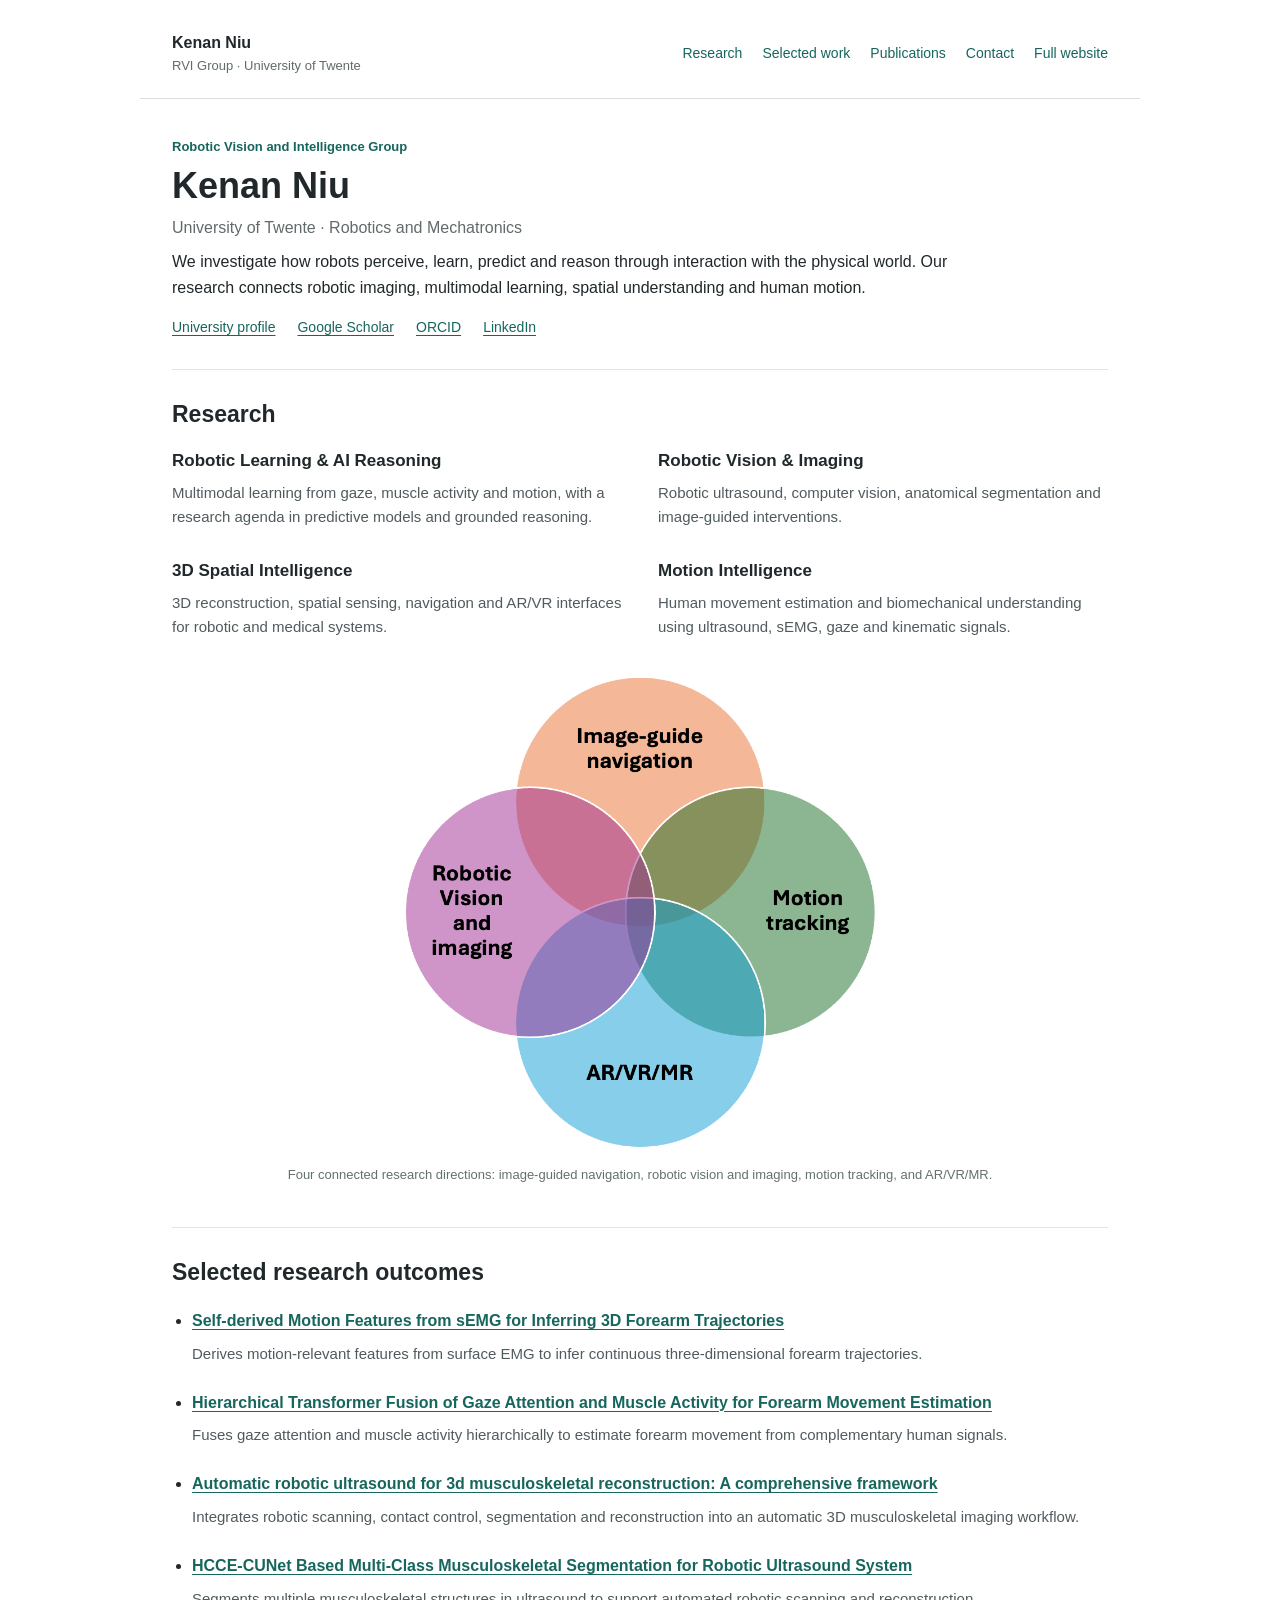
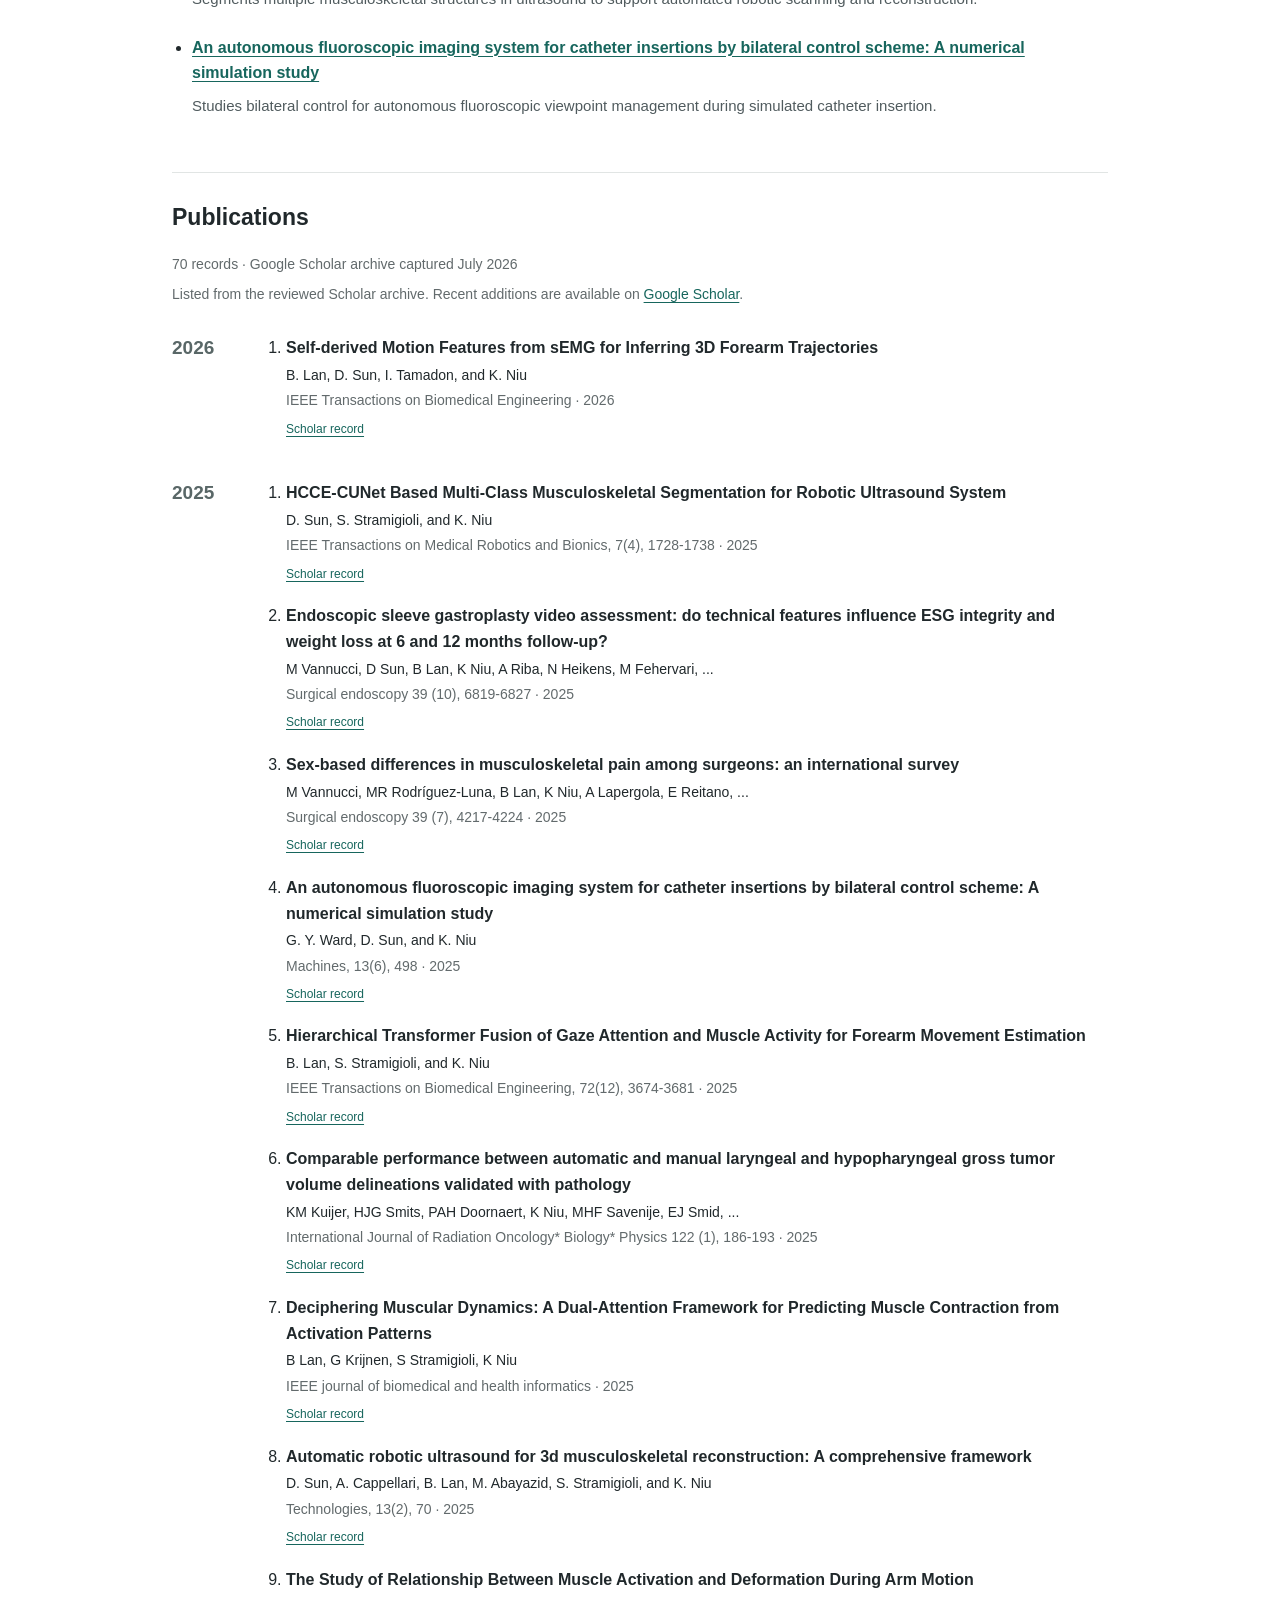
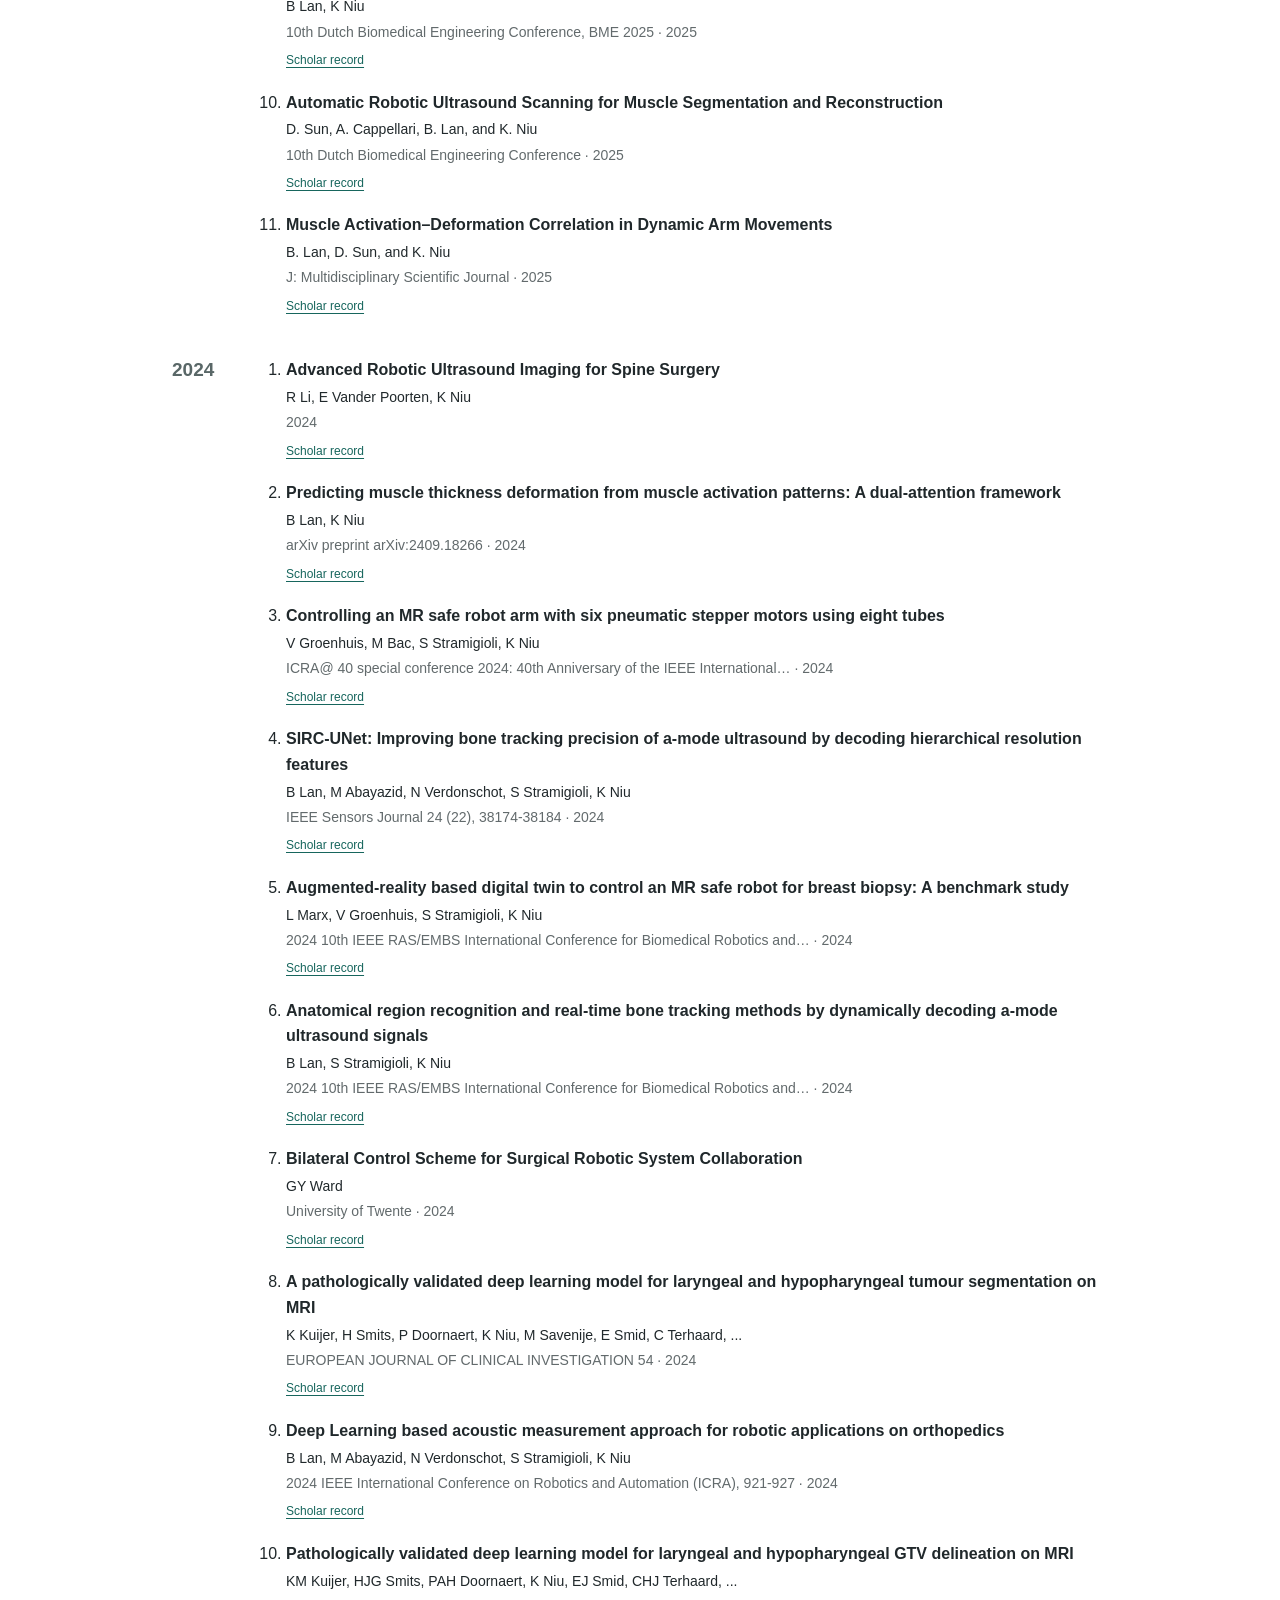
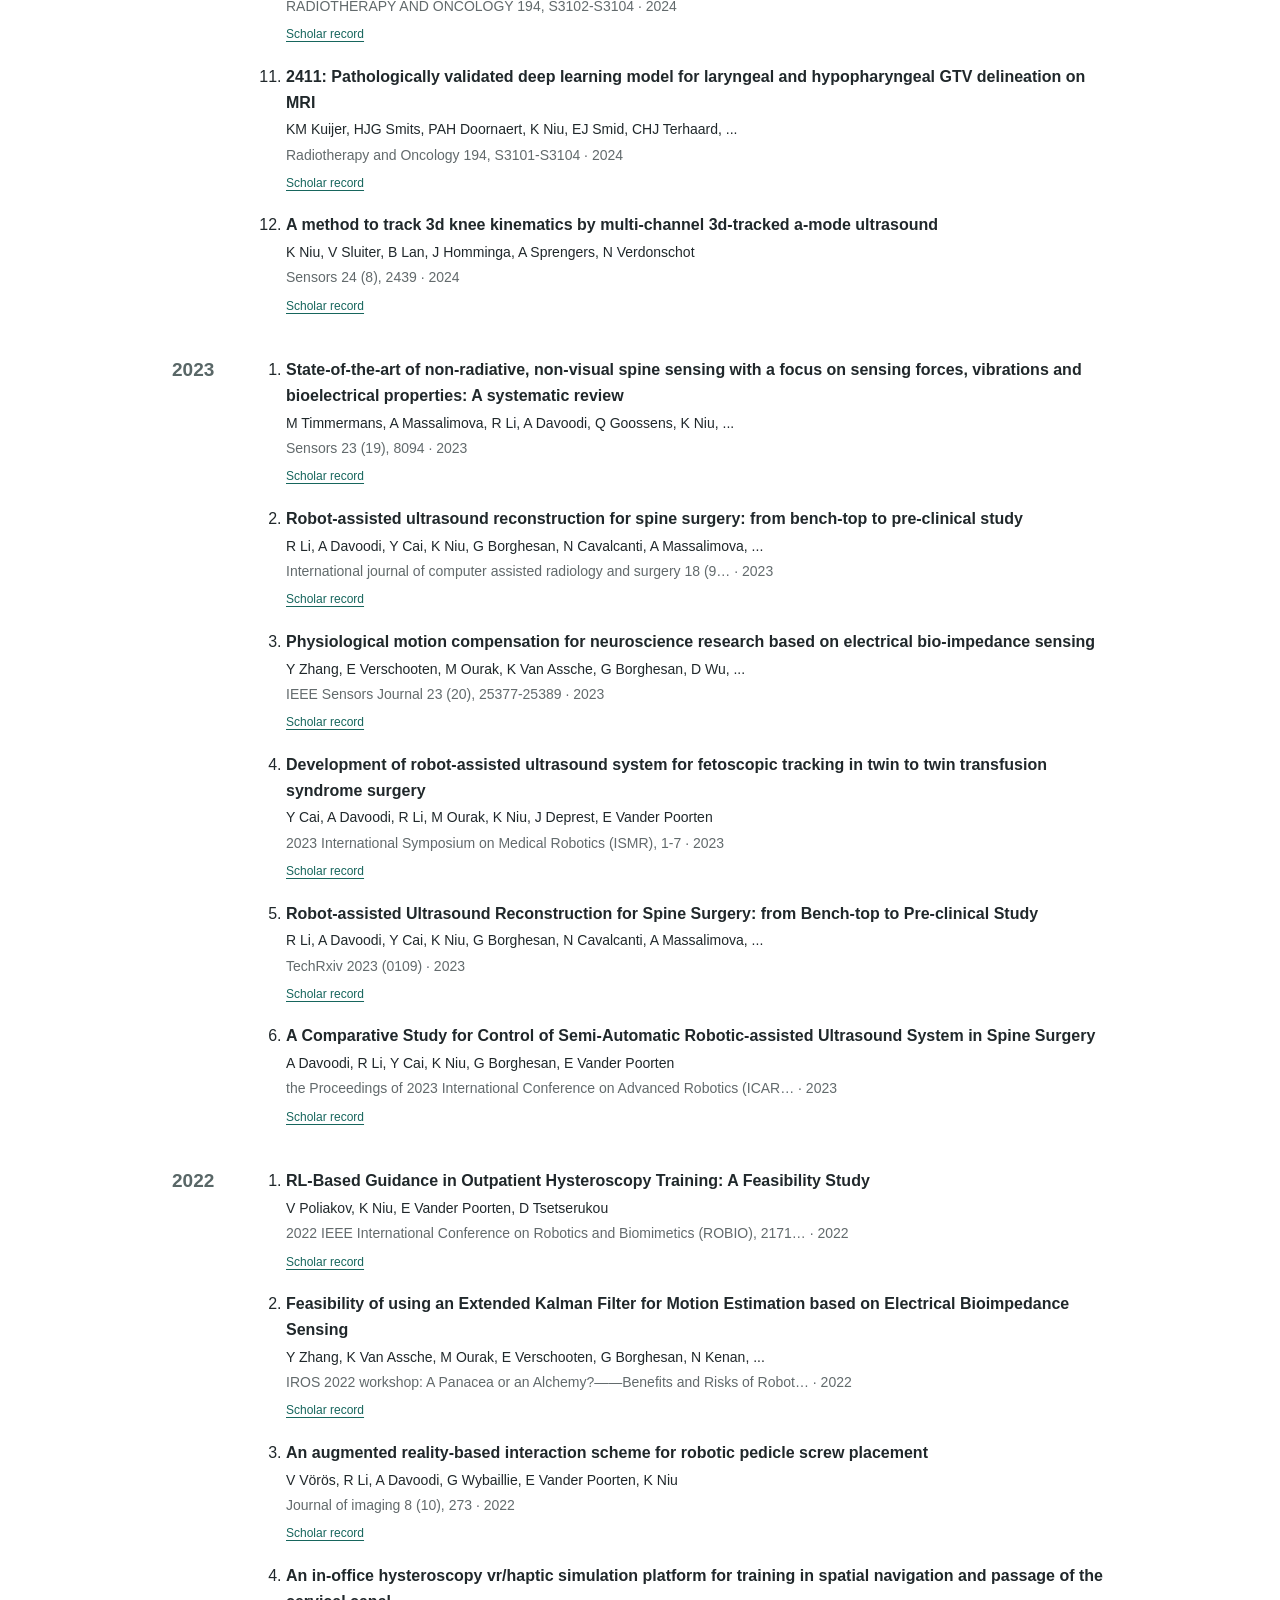
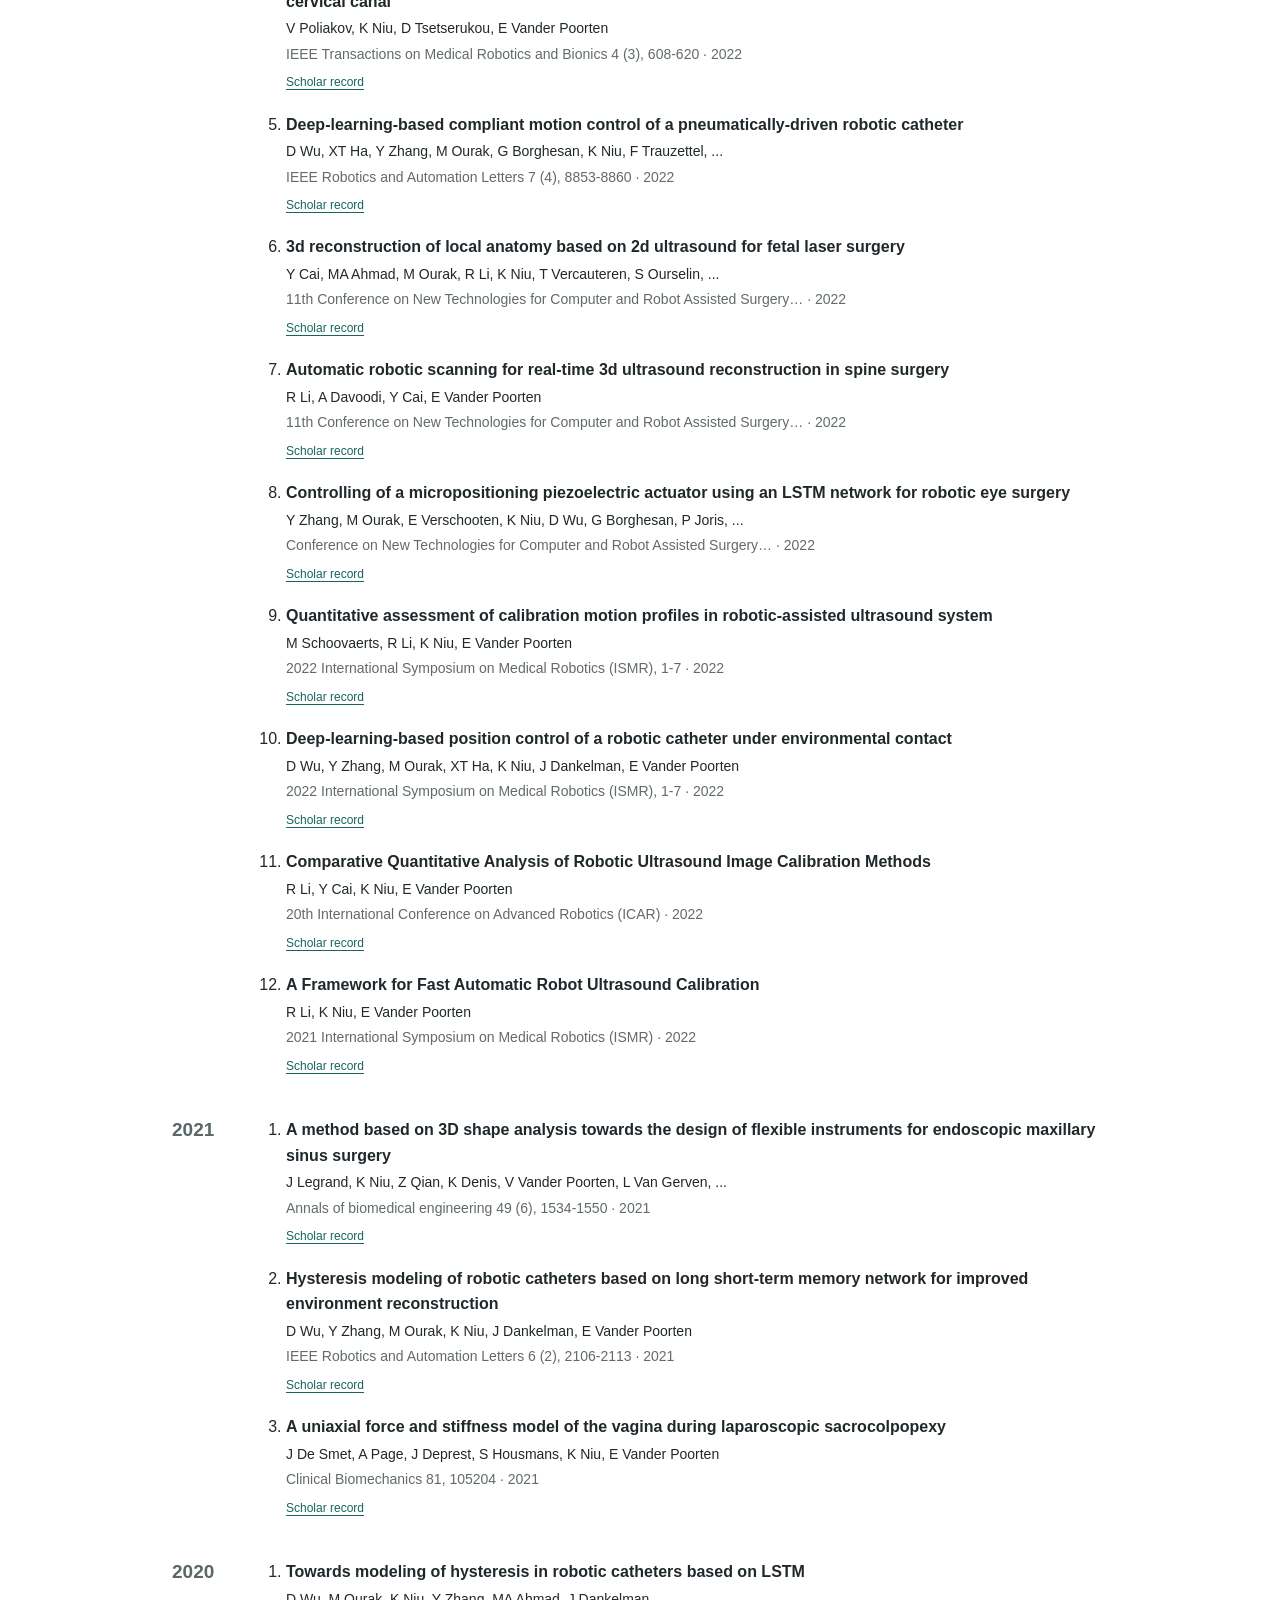
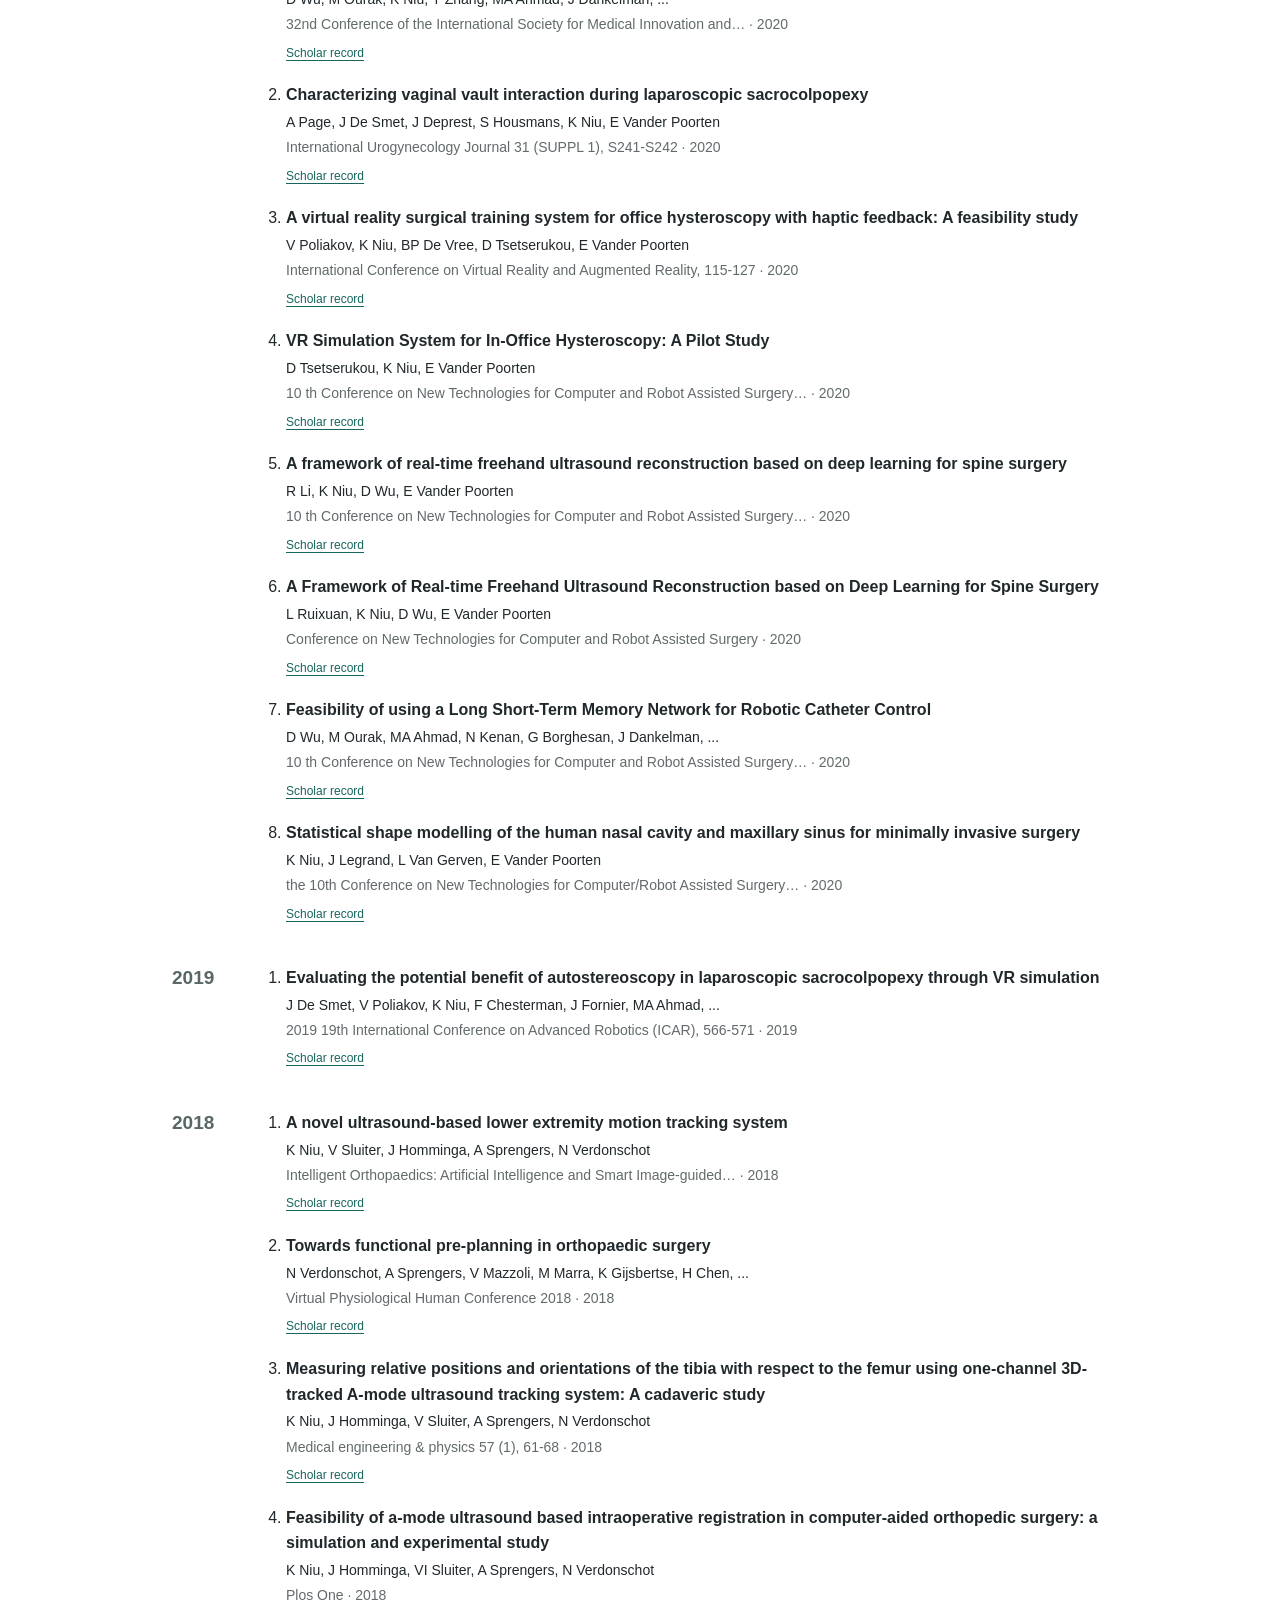
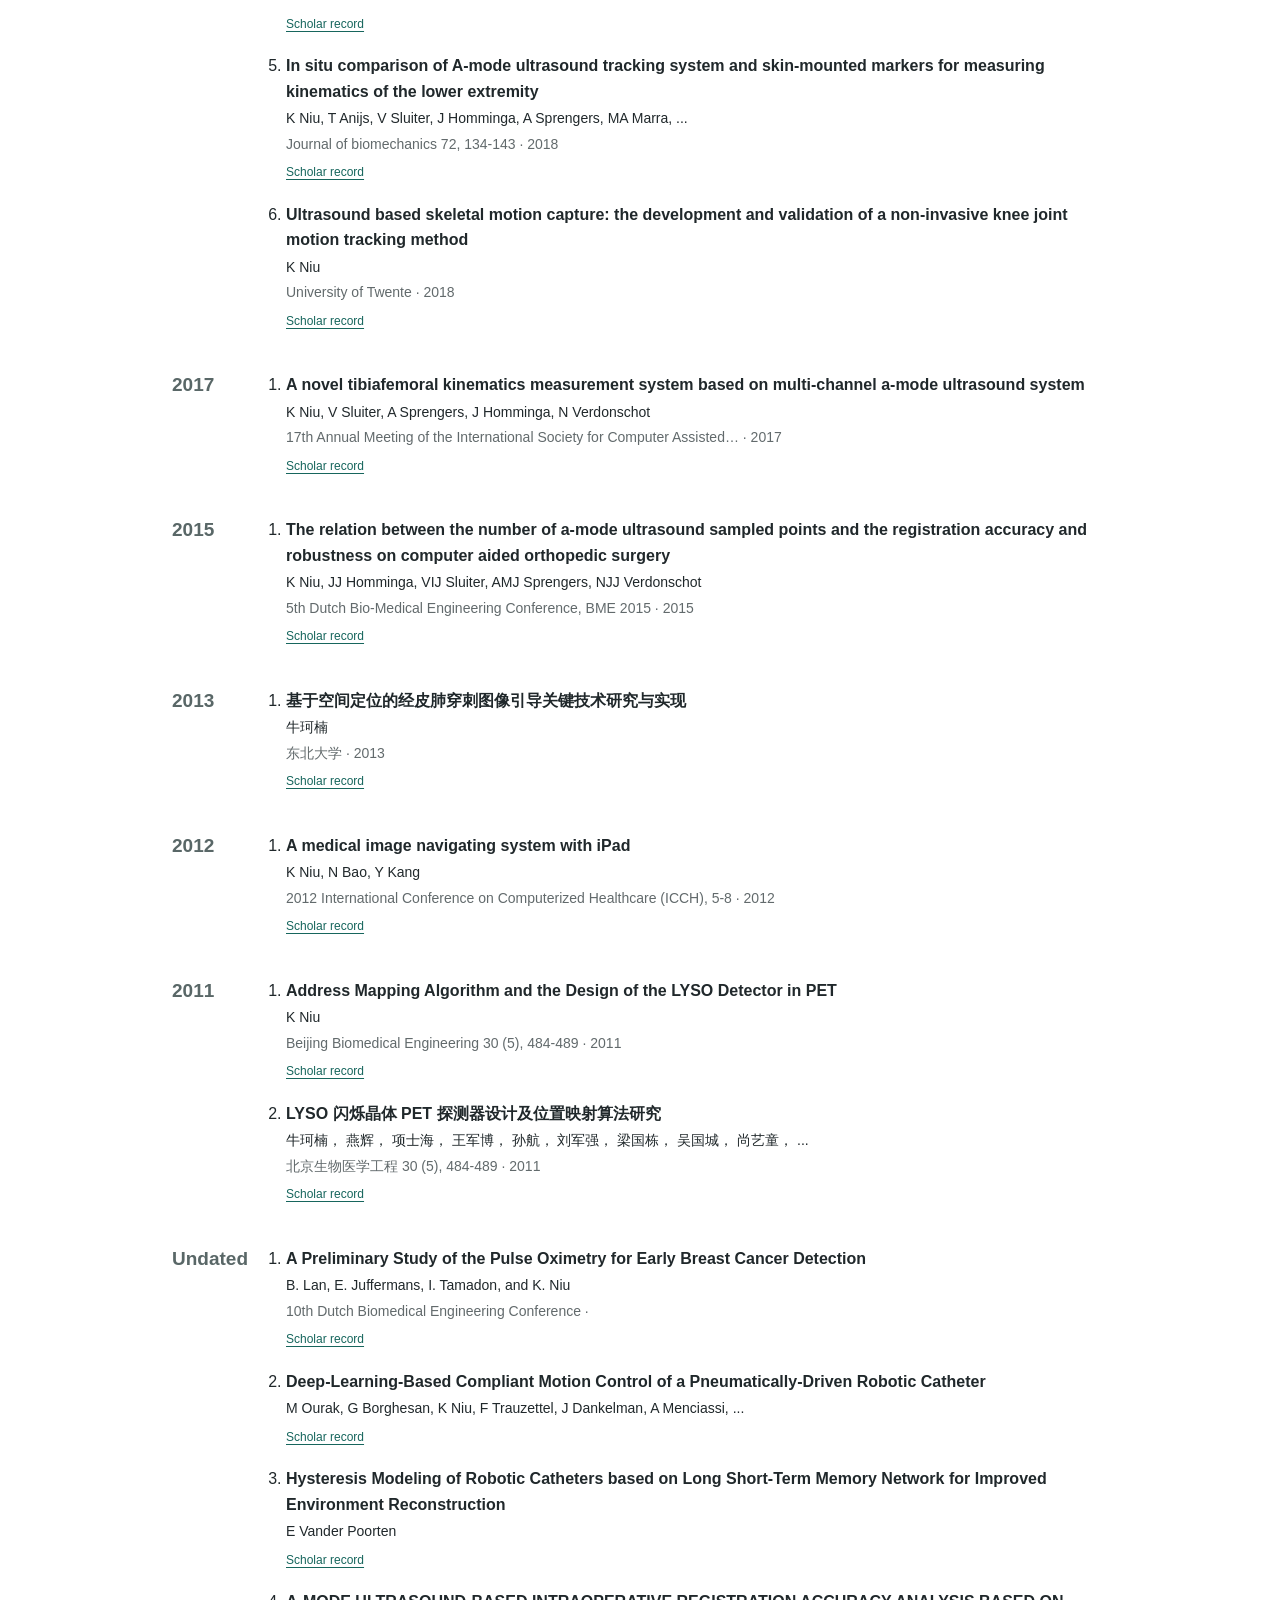
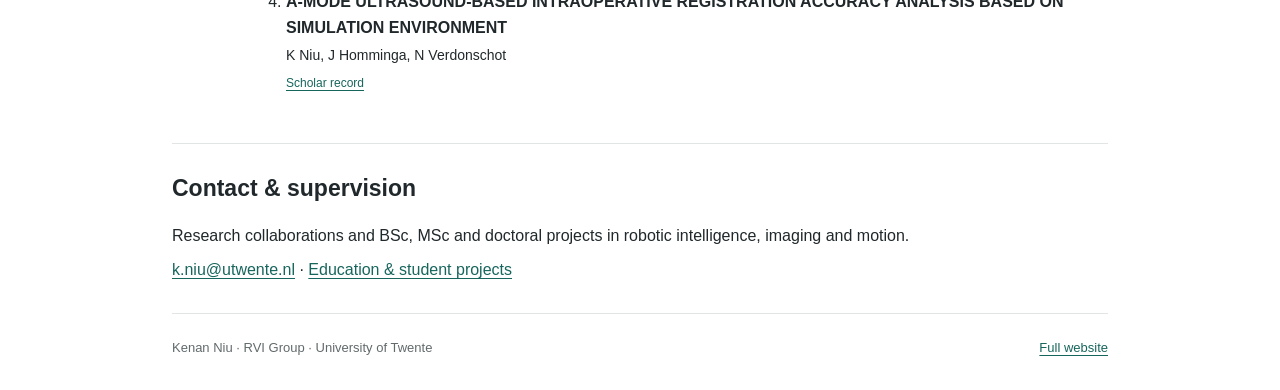
==== simple/index.html @ e1a80f9c "Show supplied four-direction research diagram on simple site" ====
<!doctype html>
<html lang="en"><head><meta charset="utf-8"><meta name="viewport" content="width=device-width,initial-scale=1"><meta name="description" content="Kenan Niu and RVI Group: research in robotic learning, AI reasoning, vision, spatial intelligence and motion. Complete publication archive."><title>Kenan Niu | RVI Group Research & Publications</title><link rel="icon" href="data:,"><link rel="stylesheet" href="style.css"></head>
<body><a class="skip" href="#main">Skip to content</a><header><a class="identity" href="#main">Kenan Niu <span>RVI Group · University of Twente</span></a><nav aria-label="Main navigation"><a href="#research">Research</a><a href="#results">Selected work</a><a href="#publications">Publications</a><a href="#contact">Contact</a><a href="../">Full website</a></nav></header>
<main id="main"><section class="intro"><p class="eyebrow">Robotic Vision and Intelligence Group</p><h1>Kenan Niu</h1><p class="affiliation">University of Twente · Robotics and Mechatronics</p><p>We investigate how robots perceive, learn, predict and reason through interaction with the physical world. Our research connects robotic imaging, multimodal learning, spatial understanding and human motion.</p><div class="profiles"><a href="https://people.utwente.nl/k.niu">University profile</a><a href="https://scholar.google.com/citations?user=mWEOPuMAAAAJ&amp;hl=en">Google Scholar</a><a href="https://orcid.org/0000-0002-5498-4311">ORCID</a><a href="https://www.linkedin.com/in/kenanniu/">LinkedIn</a></div></section>
<section id="research"><h2>Research</h2><div class="directions"><article><h3>Robotic Learning & AI Reasoning</h3><p>Multimodal learning from gaze, muscle activity and motion, with a research agenda in predictive models and grounded reasoning.</p></article><article><h3>Robotic Vision & Imaging</h3><p>Robotic ultrasound, computer vision, anatomical segmentation and image-guided interventions.</p></article><article><h3>3D Spatial Intelligence</h3><p>3D reconstruction, spatial sensing, navigation and AR/VR interfaces for robotic and medical systems.</p></article><article><h3>Motion Intelligence</h3><p>Human movement estimation and biomechanical understanding using ultrasound, sEMG, gaze and kinematic signals.</p></article></div><figure class="research-image focus-diagram"><a href="images/research-directions.png"><img src="images/research-directions.png" width="1280" height="856" alt="Four overlapping research directions: image-guided navigation, robotic vision and imaging, motion tracking, and AR/VR/MR."></a><figcaption>Four connected research directions: image-guided navigation, robotic vision and imaging, motion tracking, and AR/VR/MR.</figcaption></figure></section>
<section id="results"><h2>Selected research outcomes</h2><ul class="highlights"><li><a href="https://doi.org/10.1109/TBME.2026.3686312">Self-derived Motion Features from sEMG for Inferring 3D Forearm Trajectories</a><p>Derives motion-relevant features from surface EMG to infer continuous three-dimensional forearm trajectories.</p></li><li><a href="https://doi.org/10.1109/TBME.2025.3575202">Hierarchical Transformer Fusion of Gaze Attention and Muscle Activity for Forearm Movement Estimation</a><p>Fuses gaze attention and muscle activity hierarchically to estimate forearm movement from complementary human signals.</p></li><li><a href="https://doi.org/10.3390/technologies13020070">Automatic robotic ultrasound for 3d musculoskeletal reconstruction: A comprehensive framework</a><p>Integrates robotic scanning, contact control, segmentation and reconstruction into an automatic 3D musculoskeletal imaging workflow.</p></li><li><a href="https://doi.org/10.1109/TMRB.2025.3617959">HCCE-CUNet Based Multi-Class Musculoskeletal Segmentation for Robotic Ultrasound System</a><p>Segments multiple musculoskeletal structures in ultrasound to support automated robotic scanning and reconstruction.</p></li><li><a href="https://doi.org/10.3390/machines13060498">An autonomous fluoroscopic imaging system for catheter insertions by bilateral control scheme: A numerical simulation study</a><p>Studies bilateral control for autonomous fluoroscopic viewpoint management during simulated catheter insertion.</p></li></ul></section>
<section id="publications"><div class="section-heading"><h2>Publications</h2><p>70 records · Google Scholar archive captured July 2026</p></div><p class="archive-note">Listed from the reviewed Scholar archive. Recent additions are available on <a href="https://scholar.google.com/citations?user=mWEOPuMAAAAJ&amp;hl=en&amp;sortby=pubdate">Google Scholar</a>.</p><section class="year-group"><h3>2026</h3><ol><li><a href="https://doi.org/10.1109/TBME.2026.3686312">Self-derived Motion Features from sEMG for Inferring 3D Forearm Trajectories</a><p>B. Lan, D. Sun, I. Tamadon, and K. Niu</p><p class="venue">IEEE Transactions on Biomedical Engineering · 2026</p><a class="source" href="https://scholar.google.com/citations?view_op=view_citation&amp;hl=en&amp;oe=ASCII&amp;user=mWEOPuMAAAAJ&amp;pagesize=100&amp;sortby=pubdate&amp;citation_for_view=mWEOPuMAAAAJ:70eg2SAEIzsC">Scholar record</a></li></ol></section><section class="year-group"><h3>2025</h3><ol><li><a href="https://doi.org/10.1109/TMRB.2025.3617959">HCCE-CUNet Based Multi-Class Musculoskeletal Segmentation for Robotic Ultrasound System</a><p>D. Sun, S. Stramigioli, and K. Niu</p><p class="venue">IEEE Transactions on Medical Robotics and Bionics, 7(4), 1728-1738 · 2025</p><a class="source" href="https://scholar.google.com/citations?view_op=view_citation&amp;hl=en&amp;oe=ASCII&amp;user=mWEOPuMAAAAJ&amp;pagesize=100&amp;sortby=pubdate&amp;citation_for_view=mWEOPuMAAAAJ:vV6vV6tmYwMC">Scholar record</a></li><li><a href="https://scholar.google.com/citations?view_op=view_citation&amp;hl=en&amp;oe=ASCII&amp;user=mWEOPuMAAAAJ&amp;pagesize=100&amp;sortby=pubdate&amp;citation_for_view=mWEOPuMAAAAJ:lSLTfruPkqcC">Endoscopic sleeve gastroplasty video assessment: do technical features influence ESG integrity and weight loss at 6 and 12 months follow-up?</a><p>M Vannucci, D Sun, B Lan, K Niu, A Riba, N Heikens, M Fehervari, ...</p><p class="venue">Surgical endoscopy 39 (10), 6819-6827 · 2025</p><a class="source" href="https://scholar.google.com/citations?view_op=view_citation&amp;hl=en&amp;oe=ASCII&amp;user=mWEOPuMAAAAJ&amp;pagesize=100&amp;sortby=pubdate&amp;citation_for_view=mWEOPuMAAAAJ:lSLTfruPkqcC">Scholar record</a></li><li><a href="https://scholar.google.com/citations?view_op=view_citation&amp;hl=en&amp;oe=ASCII&amp;user=mWEOPuMAAAAJ&amp;pagesize=100&amp;sortby=pubdate&amp;citation_for_view=mWEOPuMAAAAJ:ns9cj8rnVeAC">Sex-based differences in musculoskeletal pain among surgeons: an international survey</a><p>M Vannucci, MR Rodríguez-Luna, B Lan, K Niu, A Lapergola, E Reitano, ...</p><p class="venue">Surgical endoscopy 39 (7), 4217-4224 · 2025</p><a class="source" href="https://scholar.google.com/citations?view_op=view_citation&amp;hl=en&amp;oe=ASCII&amp;user=mWEOPuMAAAAJ&amp;pagesize=100&amp;sortby=pubdate&amp;citation_for_view=mWEOPuMAAAAJ:ns9cj8rnVeAC">Scholar record</a></li><li><a href="https://doi.org/10.3390/machines13060498">An autonomous fluoroscopic imaging system for catheter insertions by bilateral control scheme: A numerical simulation study</a><p>G. Y. Ward, D. Sun, and K. Niu</p><p class="venue">Machines, 13(6), 498 · 2025</p><a class="source" href="https://scholar.google.com/citations?view_op=view_citation&amp;hl=en&amp;oe=ASCII&amp;user=mWEOPuMAAAAJ&amp;pagesize=100&amp;sortby=pubdate&amp;citation_for_view=mWEOPuMAAAAJ:RYcK_YlVTxYC">Scholar record</a></li><li><a href="https://doi.org/10.1109/TBME.2025.3575202">Hierarchical Transformer Fusion of Gaze Attention and Muscle Activity for Forearm Movement Estimation</a><p>B. Lan, S. Stramigioli, and K. Niu</p><p class="venue">IEEE Transactions on Biomedical Engineering, 72(12), 3674-3681 · 2025</p><a class="source" href="https://scholar.google.com/citations?view_op=view_citation&amp;hl=en&amp;oe=ASCII&amp;user=mWEOPuMAAAAJ&amp;pagesize=100&amp;sortby=pubdate&amp;citation_for_view=mWEOPuMAAAAJ:RGFaLdJalmkC">Scholar record</a></li><li><a href="https://scholar.google.com/citations?view_op=view_citation&amp;hl=en&amp;oe=ASCII&amp;user=mWEOPuMAAAAJ&amp;pagesize=100&amp;sortby=pubdate&amp;citation_for_view=mWEOPuMAAAAJ:TFP_iSt0sucC">Comparable performance between automatic and manual laryngeal and hypopharyngeal gross tumor volume delineations validated with pathology</a><p>KM Kuijer, HJG Smits, PAH Doornaert, K Niu, MHF Savenije, EJ Smid, ...</p><p class="venue">International Journal of Radiation Oncology* Biology* Physics 122 (1), 186-193 · 2025</p><a class="source" href="https://scholar.google.com/citations?view_op=view_citation&amp;hl=en&amp;oe=ASCII&amp;user=mWEOPuMAAAAJ&amp;pagesize=100&amp;sortby=pubdate&amp;citation_for_view=mWEOPuMAAAAJ:TFP_iSt0sucC">Scholar record</a></li><li><a href="https://scholar.google.com/citations?view_op=view_citation&amp;hl=en&amp;oe=ASCII&amp;user=mWEOPuMAAAAJ&amp;pagesize=100&amp;sortby=pubdate&amp;citation_for_view=mWEOPuMAAAAJ:O3NaXMp0MMsC">Deciphering Muscular Dynamics: A Dual-Attention Framework for Predicting Muscle Contraction from Activation Patterns</a><p>B Lan, G Krijnen, S Stramigioli, K Niu</p><p class="venue">IEEE journal of biomedical and health informatics · 2025</p><a class="source" href="https://scholar.google.com/citations?view_op=view_citation&amp;hl=en&amp;oe=ASCII&amp;user=mWEOPuMAAAAJ&amp;pagesize=100&amp;sortby=pubdate&amp;citation_for_view=mWEOPuMAAAAJ:O3NaXMp0MMsC">Scholar record</a></li><li><a href="https://doi.org/10.3390/technologies13020070">Automatic robotic ultrasound for 3d musculoskeletal reconstruction: A comprehensive framework</a><p>D. Sun, A. Cappellari, B. Lan, M. Abayazid, S. Stramigioli, and K. Niu</p><p class="venue">Technologies, 13(2), 70 · 2025</p><a class="source" href="https://scholar.google.com/citations?view_op=view_citation&amp;hl=en&amp;oe=ASCII&amp;user=mWEOPuMAAAAJ&amp;pagesize=100&amp;sortby=pubdate&amp;citation_for_view=mWEOPuMAAAAJ:blknAaTinKkC">Scholar record</a></li><li><a href="https://scholar.google.com/citations?view_op=view_citation&amp;hl=en&amp;oe=ASCII&amp;user=mWEOPuMAAAAJ&amp;pagesize=100&amp;sortby=pubdate&amp;citation_for_view=mWEOPuMAAAAJ:GnPB-g6toBAC">The Study of Relationship Between Muscle Activation and Deformation During Arm Motion</a><p>B Lan, K Niu</p><p class="venue">10th Dutch Biomedical Engineering Conference, BME 2025 · 2025</p><a class="source" href="https://scholar.google.com/citations?view_op=view_citation&amp;hl=en&amp;oe=ASCII&amp;user=mWEOPuMAAAAJ&amp;pagesize=100&amp;sortby=pubdate&amp;citation_for_view=mWEOPuMAAAAJ:GnPB-g6toBAC">Scholar record</a></li><li><a href="https://research.utwente.nl/en/publications/automatic-robotic-ultrasound-scanning-for-muscle-segmentation-and/">Automatic Robotic Ultrasound Scanning for Muscle Segmentation and Reconstruction</a><p>D. Sun, A. Cappellari, B. Lan, and K. Niu</p><p class="venue">10th Dutch Biomedical Engineering Conference · 2025</p><a class="source" href="https://scholar.google.com/citations?view_op=view_citation&amp;hl=en&amp;oe=ASCII&amp;user=mWEOPuMAAAAJ&amp;pagesize=100&amp;sortby=pubdate&amp;citation_for_view=mWEOPuMAAAAJ:BqipwSGYUEgC">Scholar record</a></li><li><a href="https://scholar.google.com/citations?view_op=view_citation&amp;hl=en&amp;oe=ASCII&amp;user=mWEOPuMAAAAJ&amp;pagesize=100&amp;sortby=pubdate&amp;citation_for_view=mWEOPuMAAAAJ:JV2RwH3_ST0C">Muscle Activation–Deformation Correlation in Dynamic Arm Movements</a><p>B. Lan, D. Sun, and K. Niu</p><p class="venue">J: Multidisciplinary Scientific Journal · 2025</p><a class="source" href="https://scholar.google.com/citations?view_op=view_citation&amp;hl=en&amp;oe=ASCII&amp;user=mWEOPuMAAAAJ&amp;pagesize=100&amp;sortby=pubdate&amp;citation_for_view=mWEOPuMAAAAJ:JV2RwH3_ST0C">Scholar record</a></li></ol></section><section class="year-group"><h3>2024</h3><ol><li><a href="https://scholar.google.com/citations?view_op=view_citation&amp;hl=en&amp;oe=ASCII&amp;user=mWEOPuMAAAAJ&amp;pagesize=100&amp;sortby=pubdate&amp;citation_for_view=mWEOPuMAAAAJ:iH-uZ7U-co4C">Advanced Robotic Ultrasound Imaging for Spine Surgery</a><p>R Li, E Vander Poorten, K Niu</p><p class="venue">2024</p><a class="source" href="https://scholar.google.com/citations?view_op=view_citation&amp;hl=en&amp;oe=ASCII&amp;user=mWEOPuMAAAAJ&amp;pagesize=100&amp;sortby=pubdate&amp;citation_for_view=mWEOPuMAAAAJ:iH-uZ7U-co4C">Scholar record</a></li><li><a href="https://scholar.google.com/citations?view_op=view_citation&amp;hl=en&amp;oe=ASCII&amp;user=mWEOPuMAAAAJ&amp;pagesize=100&amp;sortby=pubdate&amp;citation_for_view=mWEOPuMAAAAJ:j3f4tGmQtD8C">Predicting muscle thickness deformation from muscle activation patterns: A dual-attention framework</a><p>B Lan, K Niu</p><p class="venue">arXiv preprint arXiv:2409.18266 · 2024</p><a class="source" href="https://scholar.google.com/citations?view_op=view_citation&amp;hl=en&amp;oe=ASCII&amp;user=mWEOPuMAAAAJ&amp;pagesize=100&amp;sortby=pubdate&amp;citation_for_view=mWEOPuMAAAAJ:j3f4tGmQtD8C">Scholar record</a></li><li><a href="https://scholar.google.com/citations?view_op=view_citation&amp;hl=en&amp;oe=ASCII&amp;user=mWEOPuMAAAAJ&amp;pagesize=100&amp;sortby=pubdate&amp;citation_for_view=mWEOPuMAAAAJ:k_IJM867U9cC">Controlling an MR safe robot arm with six pneumatic stepper motors using eight tubes</a><p>V Groenhuis, M Bac, S Stramigioli, K Niu</p><p class="venue">ICRA@ 40 special conference 2024: 40th Anniversary of the IEEE International… · 2024</p><a class="source" href="https://scholar.google.com/citations?view_op=view_citation&amp;hl=en&amp;oe=ASCII&amp;user=mWEOPuMAAAAJ&amp;pagesize=100&amp;sortby=pubdate&amp;citation_for_view=mWEOPuMAAAAJ:k_IJM867U9cC">Scholar record</a></li><li><a href="https://scholar.google.com/citations?view_op=view_citation&amp;hl=en&amp;oe=ASCII&amp;user=mWEOPuMAAAAJ&amp;pagesize=100&amp;sortby=pubdate&amp;citation_for_view=mWEOPuMAAAAJ:4JMBOYKVnBMC">SIRC-UNet: Improving bone tracking precision of a-mode ultrasound by decoding hierarchical resolution features</a><p>B Lan, M Abayazid, N Verdonschot, S Stramigioli, K Niu</p><p class="venue">IEEE Sensors Journal 24 (22), 38174-38184 · 2024</p><a class="source" href="https://scholar.google.com/citations?view_op=view_citation&amp;hl=en&amp;oe=ASCII&amp;user=mWEOPuMAAAAJ&amp;pagesize=100&amp;sortby=pubdate&amp;citation_for_view=mWEOPuMAAAAJ:4JMBOYKVnBMC">Scholar record</a></li><li><a href="https://scholar.google.com/citations?view_op=view_citation&amp;hl=en&amp;oe=ASCII&amp;user=mWEOPuMAAAAJ&amp;pagesize=100&amp;sortby=pubdate&amp;citation_for_view=mWEOPuMAAAAJ:r0BpntZqJG4C">Augmented-reality based digital twin to control an MR safe robot for breast biopsy: A benchmark study</a><p>L Marx, V Groenhuis, S Stramigioli, K Niu</p><p class="venue">2024 10th IEEE RAS/EMBS International Conference for Biomedical Robotics and… · 2024</p><a class="source" href="https://scholar.google.com/citations?view_op=view_citation&amp;hl=en&amp;oe=ASCII&amp;user=mWEOPuMAAAAJ&amp;pagesize=100&amp;sortby=pubdate&amp;citation_for_view=mWEOPuMAAAAJ:r0BpntZqJG4C">Scholar record</a></li><li><a href="https://scholar.google.com/citations?view_op=view_citation&amp;hl=en&amp;oe=ASCII&amp;user=mWEOPuMAAAAJ&amp;pagesize=100&amp;sortby=pubdate&amp;citation_for_view=mWEOPuMAAAAJ:RHpTSmoSYBkC">Anatomical region recognition and real-time bone tracking methods by dynamically decoding a-mode ultrasound signals</a><p>B Lan, S Stramigioli, K Niu</p><p class="venue">2024 10th IEEE RAS/EMBS International Conference for Biomedical Robotics and… · 2024</p><a class="source" href="https://scholar.google.com/citations?view_op=view_citation&amp;hl=en&amp;oe=ASCII&amp;user=mWEOPuMAAAAJ&amp;pagesize=100&amp;sortby=pubdate&amp;citation_for_view=mWEOPuMAAAAJ:RHpTSmoSYBkC">Scholar record</a></li><li><a href="https://scholar.google.com/citations?view_op=view_citation&amp;hl=en&amp;oe=ASCII&amp;user=mWEOPuMAAAAJ&amp;pagesize=100&amp;sortby=pubdate&amp;citation_for_view=mWEOPuMAAAAJ:J_g5lzvAfSwC">Bilateral Control Scheme for Surgical Robotic System Collaboration</a><p>GY Ward</p><p class="venue">University of Twente · 2024</p><a class="source" href="https://scholar.google.com/citations?view_op=view_citation&amp;hl=en&amp;oe=ASCII&amp;user=mWEOPuMAAAAJ&amp;pagesize=100&amp;sortby=pubdate&amp;citation_for_view=mWEOPuMAAAAJ:J_g5lzvAfSwC">Scholar record</a></li><li><a href="https://scholar.google.com/citations?view_op=view_citation&amp;hl=en&amp;oe=ASCII&amp;user=mWEOPuMAAAAJ&amp;pagesize=100&amp;sortby=pubdate&amp;citation_for_view=mWEOPuMAAAAJ:maZDTaKrznsC">A pathologically validated deep learning model for laryngeal and hypopharyngeal tumour segmentation on MRI</a><p>K Kuijer, H Smits, P Doornaert, K Niu, M Savenije, E Smid, C Terhaard, ...</p><p class="venue">EUROPEAN JOURNAL OF CLINICAL INVESTIGATION 54 · 2024</p><a class="source" href="https://scholar.google.com/citations?view_op=view_citation&amp;hl=en&amp;oe=ASCII&amp;user=mWEOPuMAAAAJ&amp;pagesize=100&amp;sortby=pubdate&amp;citation_for_view=mWEOPuMAAAAJ:maZDTaKrznsC">Scholar record</a></li><li><a href="https://scholar.google.com/citations?view_op=view_citation&amp;hl=en&amp;oe=ASCII&amp;user=mWEOPuMAAAAJ&amp;pagesize=100&amp;sortby=pubdate&amp;citation_for_view=mWEOPuMAAAAJ:e5wmG9Sq2KIC">Deep Learning based acoustic measurement approach for robotic applications on orthopedics</a><p>B Lan, M Abayazid, N Verdonschot, S Stramigioli, K Niu</p><p class="venue">2024 IEEE International Conference on Robotics and Automation (ICRA), 921-927 · 2024</p><a class="source" href="https://scholar.google.com/citations?view_op=view_citation&amp;hl=en&amp;oe=ASCII&amp;user=mWEOPuMAAAAJ&amp;pagesize=100&amp;sortby=pubdate&amp;citation_for_view=mWEOPuMAAAAJ:e5wmG9Sq2KIC">Scholar record</a></li><li><a href="https://scholar.google.com/citations?view_op=view_citation&amp;hl=en&amp;oe=ASCII&amp;user=mWEOPuMAAAAJ&amp;pagesize=100&amp;sortby=pubdate&amp;citation_for_view=mWEOPuMAAAAJ:M3NEmzRMIkIC">Pathologically validated deep learning model for laryngeal and hypopharyngeal GTV delineation on MRI</a><p>KM Kuijer, HJG Smits, PAH Doornaert, K Niu, EJ Smid, CHJ Terhaard, ...</p><p class="venue">RADIOTHERAPY AND ONCOLOGY 194, S3102-S3104 · 2024</p><a class="source" href="https://scholar.google.com/citations?view_op=view_citation&amp;hl=en&amp;oe=ASCII&amp;user=mWEOPuMAAAAJ&amp;pagesize=100&amp;sortby=pubdate&amp;citation_for_view=mWEOPuMAAAAJ:M3NEmzRMIkIC">Scholar record</a></li><li><a href="https://scholar.google.com/citations?view_op=view_citation&amp;hl=en&amp;oe=ASCII&amp;user=mWEOPuMAAAAJ&amp;pagesize=100&amp;sortby=pubdate&amp;citation_for_view=mWEOPuMAAAAJ:isC4tDSrTZIC">2411: Pathologically validated deep learning model for laryngeal and hypopharyngeal GTV delineation on MRI</a><p>KM Kuijer, HJG Smits, PAH Doornaert, K Niu, EJ Smid, CHJ Terhaard, ...</p><p class="venue">Radiotherapy and Oncology 194, S3101-S3104 · 2024</p><a class="source" href="https://scholar.google.com/citations?view_op=view_citation&amp;hl=en&amp;oe=ASCII&amp;user=mWEOPuMAAAAJ&amp;pagesize=100&amp;sortby=pubdate&amp;citation_for_view=mWEOPuMAAAAJ:isC4tDSrTZIC">Scholar record</a></li><li><a href="https://scholar.google.com/citations?view_op=view_citation&amp;hl=en&amp;oe=ASCII&amp;user=mWEOPuMAAAAJ&amp;pagesize=100&amp;sortby=pubdate&amp;citation_for_view=mWEOPuMAAAAJ:_Qo2XoVZTnwC">A method to track 3d knee kinematics by multi-channel 3d-tracked a-mode ultrasound</a><p>K Niu, V Sluiter, B Lan, J Homminga, A Sprengers, N Verdonschot</p><p class="venue">Sensors 24 (8), 2439 · 2024</p><a class="source" href="https://scholar.google.com/citations?view_op=view_citation&amp;hl=en&amp;oe=ASCII&amp;user=mWEOPuMAAAAJ&amp;pagesize=100&amp;sortby=pubdate&amp;citation_for_view=mWEOPuMAAAAJ:_Qo2XoVZTnwC">Scholar record</a></li></ol></section><section class="year-group"><h3>2023</h3><ol><li><a href="https://scholar.google.com/citations?view_op=view_citation&amp;hl=en&amp;oe=ASCII&amp;user=mWEOPuMAAAAJ&amp;pagesize=100&amp;sortby=pubdate&amp;citation_for_view=mWEOPuMAAAAJ:HDshCWvjkbEC">State-of-the-art of non-radiative, non-visual spine sensing with a focus on sensing forces, vibrations and bioelectrical properties: A systematic review</a><p>M Timmermans, A Massalimova, R Li, A Davoodi, Q Goossens, K Niu, ...</p><p class="venue">Sensors 23 (19), 8094 · 2023</p><a class="source" href="https://scholar.google.com/citations?view_op=view_citation&amp;hl=en&amp;oe=ASCII&amp;user=mWEOPuMAAAAJ&amp;pagesize=100&amp;sortby=pubdate&amp;citation_for_view=mWEOPuMAAAAJ:HDshCWvjkbEC">Scholar record</a></li><li><a href="https://scholar.google.com/citations?view_op=view_citation&amp;hl=en&amp;oe=ASCII&amp;user=mWEOPuMAAAAJ&amp;pagesize=100&amp;sortby=pubdate&amp;citation_for_view=mWEOPuMAAAAJ:qUcmZB5y_30C">Robot-assisted ultrasound reconstruction for spine surgery: from bench-top to pre-clinical study</a><p>R Li, A Davoodi, Y Cai, K Niu, G Borghesan, N Cavalcanti, A Massalimova, ...</p><p class="venue">International journal of computer assisted radiology and surgery 18 (9… · 2023</p><a class="source" href="https://scholar.google.com/citations?view_op=view_citation&amp;hl=en&amp;oe=ASCII&amp;user=mWEOPuMAAAAJ&amp;pagesize=100&amp;sortby=pubdate&amp;citation_for_view=mWEOPuMAAAAJ:qUcmZB5y_30C">Scholar record</a></li><li><a href="https://scholar.google.com/citations?view_op=view_citation&amp;hl=en&amp;oe=ASCII&amp;user=mWEOPuMAAAAJ&amp;pagesize=100&amp;sortby=pubdate&amp;citation_for_view=mWEOPuMAAAAJ:mB3voiENLucC">Physiological motion compensation for neuroscience research based on electrical bio-impedance sensing</a><p>Y Zhang, E Verschooten, M Ourak, K Van Assche, G Borghesan, D Wu, ...</p><p class="venue">IEEE Sensors Journal 23 (20), 25377-25389 · 2023</p><a class="source" href="https://scholar.google.com/citations?view_op=view_citation&amp;hl=en&amp;oe=ASCII&amp;user=mWEOPuMAAAAJ&amp;pagesize=100&amp;sortby=pubdate&amp;citation_for_view=mWEOPuMAAAAJ:mB3voiENLucC">Scholar record</a></li><li><a href="https://scholar.google.com/citations?view_op=view_citation&amp;hl=en&amp;oe=ASCII&amp;user=mWEOPuMAAAAJ&amp;pagesize=100&amp;sortby=pubdate&amp;citation_for_view=mWEOPuMAAAAJ:hFOr9nPyWt4C">Development of robot-assisted ultrasound system for fetoscopic tracking in twin to twin transfusion syndrome surgery</a><p>Y Cai, A Davoodi, R Li, M Ourak, K Niu, J Deprest, E Vander Poorten</p><p class="venue">2023 International Symposium on Medical Robotics (ISMR), 1-7 · 2023</p><a class="source" href="https://scholar.google.com/citations?view_op=view_citation&amp;hl=en&amp;oe=ASCII&amp;user=mWEOPuMAAAAJ&amp;pagesize=100&amp;sortby=pubdate&amp;citation_for_view=mWEOPuMAAAAJ:hFOr9nPyWt4C">Scholar record</a></li><li><a href="https://scholar.google.com/citations?view_op=view_citation&amp;hl=en&amp;oe=ASCII&amp;user=mWEOPuMAAAAJ&amp;pagesize=100&amp;sortby=pubdate&amp;citation_for_view=mWEOPuMAAAAJ:35N4QoGY0k4C">Robot-assisted Ultrasound Reconstruction for Spine Surgery: from Bench-top to Pre-clinical Study</a><p>R Li, A Davoodi, Y Cai, K Niu, G Borghesan, N Cavalcanti, A Massalimova, ...</p><p class="venue">TechRxiv 2023 (0109) · 2023</p><a class="source" href="https://scholar.google.com/citations?view_op=view_citation&amp;hl=en&amp;oe=ASCII&amp;user=mWEOPuMAAAAJ&amp;pagesize=100&amp;sortby=pubdate&amp;citation_for_view=mWEOPuMAAAAJ:35N4QoGY0k4C">Scholar record</a></li><li><a href="https://scholar.google.com/citations?view_op=view_citation&amp;hl=en&amp;oe=ASCII&amp;user=mWEOPuMAAAAJ&amp;pagesize=100&amp;sortby=pubdate&amp;citation_for_view=mWEOPuMAAAAJ:TQgYirikUcIC">A Comparative Study for Control of Semi-Automatic Robotic-assisted Ultrasound System in Spine Surgery</a><p>A Davoodi, R Li, Y Cai, K Niu, G Borghesan, E Vander Poorten</p><p class="venue">the Proceedings of 2023 International Conference on Advanced Robotics (ICAR… · 2023</p><a class="source" href="https://scholar.google.com/citations?view_op=view_citation&amp;hl=en&amp;oe=ASCII&amp;user=mWEOPuMAAAAJ&amp;pagesize=100&amp;sortby=pubdate&amp;citation_for_view=mWEOPuMAAAAJ:TQgYirikUcIC">Scholar record</a></li></ol></section><section class="year-group"><h3>2022</h3><ol><li><a href="https://scholar.google.com/citations?view_op=view_citation&amp;hl=en&amp;oe=ASCII&amp;user=mWEOPuMAAAAJ&amp;pagesize=100&amp;sortby=pubdate&amp;citation_for_view=mWEOPuMAAAAJ:ZeXyd9-uunAC">RL-Based Guidance in Outpatient Hysteroscopy Training: A Feasibility Study</a><p>V Poliakov, K Niu, E Vander Poorten, D Tsetserukou</p><p class="venue">2022 IEEE International Conference on Robotics and Biomimetics (ROBIO), 2171… · 2022</p><a class="source" href="https://scholar.google.com/citations?view_op=view_citation&amp;hl=en&amp;oe=ASCII&amp;user=mWEOPuMAAAAJ&amp;pagesize=100&amp;sortby=pubdate&amp;citation_for_view=mWEOPuMAAAAJ:ZeXyd9-uunAC">Scholar record</a></li><li><a href="https://scholar.google.com/citations?view_op=view_citation&amp;hl=en&amp;oe=ASCII&amp;user=mWEOPuMAAAAJ&amp;pagesize=100&amp;sortby=pubdate&amp;citation_for_view=mWEOPuMAAAAJ:IWHjjKOFINEC">Feasibility of using an Extended Kalman Filter for Motion Estimation based on Electrical Bioimpedance Sensing</a><p>Y Zhang, K Van Assche, M Ourak, E Verschooten, G Borghesan, N Kenan, ...</p><p class="venue">IROS 2022 workshop: A Panacea or an Alchemy?——Benefits and Risks of Robot… · 2022</p><a class="source" href="https://scholar.google.com/citations?view_op=view_citation&amp;hl=en&amp;oe=ASCII&amp;user=mWEOPuMAAAAJ&amp;pagesize=100&amp;sortby=pubdate&amp;citation_for_view=mWEOPuMAAAAJ:IWHjjKOFINEC">Scholar record</a></li><li><a href="https://scholar.google.com/citations?view_op=view_citation&amp;hl=en&amp;oe=ASCII&amp;user=mWEOPuMAAAAJ&amp;pagesize=100&amp;sortby=pubdate&amp;citation_for_view=mWEOPuMAAAAJ:7PzlFSSx8tAC">An augmented reality-based interaction scheme for robotic pedicle screw placement</a><p>V Vörös, R Li, A Davoodi, G Wybaillie, E Vander Poorten, K Niu</p><p class="venue">Journal of imaging 8 (10), 273 · 2022</p><a class="source" href="https://scholar.google.com/citations?view_op=view_citation&amp;hl=en&amp;oe=ASCII&amp;user=mWEOPuMAAAAJ&amp;pagesize=100&amp;sortby=pubdate&amp;citation_for_view=mWEOPuMAAAAJ:7PzlFSSx8tAC">Scholar record</a></li><li><a href="https://scholar.google.com/citations?view_op=view_citation&amp;hl=en&amp;oe=ASCII&amp;user=mWEOPuMAAAAJ&amp;pagesize=100&amp;sortby=pubdate&amp;citation_for_view=mWEOPuMAAAAJ:QIV2ME_5wuYC">An in-office hysteroscopy vr/haptic simulation platform for training in spatial navigation and passage of the cervical canal</a><p>V Poliakov, K Niu, D Tsetserukou, E Vander Poorten</p><p class="venue">IEEE Transactions on Medical Robotics and Bionics 4 (3), 608-620 · 2022</p><a class="source" href="https://scholar.google.com/citations?view_op=view_citation&amp;hl=en&amp;oe=ASCII&amp;user=mWEOPuMAAAAJ&amp;pagesize=100&amp;sortby=pubdate&amp;citation_for_view=mWEOPuMAAAAJ:QIV2ME_5wuYC">Scholar record</a></li><li><a href="https://scholar.google.com/citations?view_op=view_citation&amp;hl=en&amp;oe=ASCII&amp;user=mWEOPuMAAAAJ&amp;pagesize=100&amp;sortby=pubdate&amp;citation_for_view=mWEOPuMAAAAJ:mVmsd5A6BfQC">Deep-learning-based compliant motion control of a pneumatically-driven robotic catheter</a><p>D Wu, XT Ha, Y Zhang, M Ourak, G Borghesan, K Niu, F Trauzettel, ...</p><p class="venue">IEEE Robotics and Automation Letters 7 (4), 8853-8860 · 2022</p><a class="source" href="https://scholar.google.com/citations?view_op=view_citation&amp;hl=en&amp;oe=ASCII&amp;user=mWEOPuMAAAAJ&amp;pagesize=100&amp;sortby=pubdate&amp;citation_for_view=mWEOPuMAAAAJ:mVmsd5A6BfQC">Scholar record</a></li><li><a href="https://scholar.google.com/citations?view_op=view_citation&amp;hl=en&amp;oe=ASCII&amp;user=mWEOPuMAAAAJ&amp;pagesize=100&amp;sortby=pubdate&amp;citation_for_view=mWEOPuMAAAAJ:4DMP91E08xMC">3d reconstruction of local anatomy based on 2d ultrasound for fetal laser surgery</a><p>Y Cai, MA Ahmad, M Ourak, R Li, K Niu, T Vercauteren, S Ourselin, ...</p><p class="venue">11th Conference on New Technologies for Computer and Robot Assisted Surgery… · 2022</p><a class="source" href="https://scholar.google.com/citations?view_op=view_citation&amp;hl=en&amp;oe=ASCII&amp;user=mWEOPuMAAAAJ&amp;pagesize=100&amp;sortby=pubdate&amp;citation_for_view=mWEOPuMAAAAJ:4DMP91E08xMC">Scholar record</a></li><li><a href="https://scholar.google.com/citations?view_op=view_citation&amp;hl=en&amp;oe=ASCII&amp;user=mWEOPuMAAAAJ&amp;pagesize=100&amp;sortby=pubdate&amp;citation_for_view=mWEOPuMAAAAJ:L8Ckcad2t8MC">Automatic robotic scanning for real-time 3d ultrasound reconstruction in spine surgery</a><p>R Li, A Davoodi, Y Cai, E Vander Poorten</p><p class="venue">11th Conference on New Technologies for Computer and Robot Assisted Surgery… · 2022</p><a class="source" href="https://scholar.google.com/citations?view_op=view_citation&amp;hl=en&amp;oe=ASCII&amp;user=mWEOPuMAAAAJ&amp;pagesize=100&amp;sortby=pubdate&amp;citation_for_view=mWEOPuMAAAAJ:L8Ckcad2t8MC">Scholar record</a></li><li><a href="https://scholar.google.com/citations?view_op=view_citation&amp;hl=en&amp;oe=ASCII&amp;user=mWEOPuMAAAAJ&amp;pagesize=100&amp;sortby=pubdate&amp;citation_for_view=mWEOPuMAAAAJ:qxL8FJ1GzNcC">Controlling of a micropositioning piezoelectric actuator using an LSTM network for robotic eye surgery</a><p>Y Zhang, M Ourak, E Verschooten, K Niu, D Wu, G Borghesan, P Joris, ...</p><p class="venue">Conference on New Technologies for Computer and Robot Assisted Surgery… · 2022</p><a class="source" href="https://scholar.google.com/citations?view_op=view_citation&amp;hl=en&amp;oe=ASCII&amp;user=mWEOPuMAAAAJ&amp;pagesize=100&amp;sortby=pubdate&amp;citation_for_view=mWEOPuMAAAAJ:qxL8FJ1GzNcC">Scholar record</a></li><li><a href="https://scholar.google.com/citations?view_op=view_citation&amp;hl=en&amp;oe=ASCII&amp;user=mWEOPuMAAAAJ&amp;pagesize=100&amp;sortby=pubdate&amp;citation_for_view=mWEOPuMAAAAJ:9ZlFYXVOiuMC">Quantitative assessment of calibration motion profiles in robotic-assisted ultrasound system</a><p>M Schoovaerts, R Li, K Niu, E Vander Poorten</p><p class="venue">2022 International Symposium on Medical Robotics (ISMR), 1-7 · 2022</p><a class="source" href="https://scholar.google.com/citations?view_op=view_citation&amp;hl=en&amp;oe=ASCII&amp;user=mWEOPuMAAAAJ&amp;pagesize=100&amp;sortby=pubdate&amp;citation_for_view=mWEOPuMAAAAJ:9ZlFYXVOiuMC">Scholar record</a></li><li><a href="https://scholar.google.com/citations?view_op=view_citation&amp;hl=en&amp;oe=ASCII&amp;user=mWEOPuMAAAAJ&amp;pagesize=100&amp;sortby=pubdate&amp;citation_for_view=mWEOPuMAAAAJ:Wp0gIr-vW9MC">Deep-learning-based position control of a robotic catheter under environmental contact</a><p>D Wu, Y Zhang, M Ourak, XT Ha, K Niu, J Dankelman, E Vander Poorten</p><p class="venue">2022 International Symposium on Medical Robotics (ISMR), 1-7 · 2022</p><a class="source" href="https://scholar.google.com/citations?view_op=view_citation&amp;hl=en&amp;oe=ASCII&amp;user=mWEOPuMAAAAJ&amp;pagesize=100&amp;sortby=pubdate&amp;citation_for_view=mWEOPuMAAAAJ:Wp0gIr-vW9MC">Scholar record</a></li><li><a href="https://scholar.google.com/citations?view_op=view_citation&amp;hl=en&amp;oe=ASCII&amp;user=mWEOPuMAAAAJ&amp;pagesize=100&amp;sortby=pubdate&amp;citation_for_view=mWEOPuMAAAAJ:4TOpqqG69KYC">Comparative Quantitative Analysis of Robotic Ultrasound Image Calibration Methods</a><p>R Li, Y Cai, K Niu, E Vander Poorten</p><p class="venue">20th International Conference on Advanced Robotics (ICAR) · 2022</p><a class="source" href="https://scholar.google.com/citations?view_op=view_citation&amp;hl=en&amp;oe=ASCII&amp;user=mWEOPuMAAAAJ&amp;pagesize=100&amp;sortby=pubdate&amp;citation_for_view=mWEOPuMAAAAJ:4TOpqqG69KYC">Scholar record</a></li><li><a href="https://scholar.google.com/citations?view_op=view_citation&amp;hl=en&amp;oe=ASCII&amp;user=mWEOPuMAAAAJ&amp;pagesize=100&amp;sortby=pubdate&amp;citation_for_view=mWEOPuMAAAAJ:_kc_bZDykSQC">A Framework for Fast Automatic Robot Ultrasound Calibration</a><p>R Li, K Niu, E Vander Poorten</p><p class="venue">2021 International Symposium on Medical Robotics (ISMR) · 2022</p><a class="source" href="https://scholar.google.com/citations?view_op=view_citation&amp;hl=en&amp;oe=ASCII&amp;user=mWEOPuMAAAAJ&amp;pagesize=100&amp;sortby=pubdate&amp;citation_for_view=mWEOPuMAAAAJ:_kc_bZDykSQC">Scholar record</a></li></ol></section><section class="year-group"><h3>2021</h3><ol><li><a href="https://scholar.google.com/citations?view_op=view_citation&amp;hl=en&amp;oe=ASCII&amp;user=mWEOPuMAAAAJ&amp;pagesize=100&amp;sortby=pubdate&amp;citation_for_view=mWEOPuMAAAAJ:3fE2CSJIrl8C">A method based on 3D shape analysis towards the design of flexible instruments for endoscopic maxillary sinus surgery</a><p>J Legrand, K Niu, Z Qian, K Denis, V Vander Poorten, L Van Gerven, ...</p><p class="venue">Annals of biomedical engineering 49 (6), 1534-1550 · 2021</p><a class="source" href="https://scholar.google.com/citations?view_op=view_citation&amp;hl=en&amp;oe=ASCII&amp;user=mWEOPuMAAAAJ&amp;pagesize=100&amp;sortby=pubdate&amp;citation_for_view=mWEOPuMAAAAJ:3fE2CSJIrl8C">Scholar record</a></li><li><a href="https://scholar.google.com/citations?view_op=view_citation&amp;hl=en&amp;oe=ASCII&amp;user=mWEOPuMAAAAJ&amp;pagesize=100&amp;sortby=pubdate&amp;citation_for_view=mWEOPuMAAAAJ:KlAtU1dfN6UC">Hysteresis modeling of robotic catheters based on long short-term memory network for improved environment reconstruction</a><p>D Wu, Y Zhang, M Ourak, K Niu, J Dankelman, E Vander Poorten</p><p class="venue">IEEE Robotics and Automation Letters 6 (2), 2106-2113 · 2021</p><a class="source" href="https://scholar.google.com/citations?view_op=view_citation&amp;hl=en&amp;oe=ASCII&amp;user=mWEOPuMAAAAJ&amp;pagesize=100&amp;sortby=pubdate&amp;citation_for_view=mWEOPuMAAAAJ:KlAtU1dfN6UC">Scholar record</a></li><li><a href="https://scholar.google.com/citations?view_op=view_citation&amp;hl=en&amp;oe=ASCII&amp;user=mWEOPuMAAAAJ&amp;pagesize=100&amp;sortby=pubdate&amp;citation_for_view=mWEOPuMAAAAJ:8k81kl-MbHgC">A uniaxial force and stiffness model of the vagina during laparoscopic sacrocolpopexy</a><p>J De Smet, A Page, J Deprest, S Housmans, K Niu, E Vander Poorten</p><p class="venue">Clinical Biomechanics 81, 105204 · 2021</p><a class="source" href="https://scholar.google.com/citations?view_op=view_citation&amp;hl=en&amp;oe=ASCII&amp;user=mWEOPuMAAAAJ&amp;pagesize=100&amp;sortby=pubdate&amp;citation_for_view=mWEOPuMAAAAJ:8k81kl-MbHgC">Scholar record</a></li></ol></section><section class="year-group"><h3>2020</h3><ol><li><a href="https://scholar.google.com/citations?view_op=view_citation&amp;hl=en&amp;oe=ASCII&amp;user=mWEOPuMAAAAJ&amp;pagesize=100&amp;sortby=pubdate&amp;citation_for_view=mWEOPuMAAAAJ:MXK_kJrjxJIC">Towards modeling of hysteresis in robotic catheters based on LSTM</a><p>D Wu, M Ourak, K Niu, Y Zhang, MA Ahmad, J Dankelman, ...</p><p class="venue">32nd Conference of the International Society for Medical Innovation and… · 2020</p><a class="source" href="https://scholar.google.com/citations?view_op=view_citation&amp;hl=en&amp;oe=ASCII&amp;user=mWEOPuMAAAAJ&amp;pagesize=100&amp;sortby=pubdate&amp;citation_for_view=mWEOPuMAAAAJ:MXK_kJrjxJIC">Scholar record</a></li><li><a href="https://scholar.google.com/citations?view_op=view_citation&amp;hl=en&amp;oe=ASCII&amp;user=mWEOPuMAAAAJ&amp;pagesize=100&amp;sortby=pubdate&amp;citation_for_view=mWEOPuMAAAAJ:Zph67rFs4hoC">Characterizing vaginal vault interaction during laparoscopic sacrocolpopexy</a><p>A Page, J De Smet, J Deprest, S Housmans, K Niu, E Vander Poorten</p><p class="venue">International Urogynecology Journal 31 (SUPPL 1), S241-S242 · 2020</p><a class="source" href="https://scholar.google.com/citations?view_op=view_citation&amp;hl=en&amp;oe=ASCII&amp;user=mWEOPuMAAAAJ&amp;pagesize=100&amp;sortby=pubdate&amp;citation_for_view=mWEOPuMAAAAJ:Zph67rFs4hoC">Scholar record</a></li><li><a href="https://scholar.google.com/citations?view_op=view_citation&amp;hl=en&amp;oe=ASCII&amp;user=mWEOPuMAAAAJ&amp;pagesize=100&amp;sortby=pubdate&amp;citation_for_view=mWEOPuMAAAAJ:Se3iqnhoufwC">A virtual reality surgical training system for office hysteroscopy with haptic feedback: A feasibility study</a><p>V Poliakov, K Niu, BP De Vree, D Tsetserukou, E Vander Poorten</p><p class="venue">International Conference on Virtual Reality and Augmented Reality, 115-127 · 2020</p><a class="source" href="https://scholar.google.com/citations?view_op=view_citation&amp;hl=en&amp;oe=ASCII&amp;user=mWEOPuMAAAAJ&amp;pagesize=100&amp;sortby=pubdate&amp;citation_for_view=mWEOPuMAAAAJ:Se3iqnhoufwC">Scholar record</a></li><li><a href="https://scholar.google.com/citations?view_op=view_citation&amp;hl=en&amp;oe=ASCII&amp;user=mWEOPuMAAAAJ&amp;pagesize=100&amp;sortby=pubdate&amp;citation_for_view=mWEOPuMAAAAJ:kNdYIx-mwKoC">VR Simulation System for In-Office Hysteroscopy: A Pilot Study</a><p>D Tsetserukou, K Niu, E Vander Poorten</p><p class="venue">10 th Conference on New Technologies for Computer and Robot Assisted Surgery… · 2020</p><a class="source" href="https://scholar.google.com/citations?view_op=view_citation&amp;hl=en&amp;oe=ASCII&amp;user=mWEOPuMAAAAJ&amp;pagesize=100&amp;sortby=pubdate&amp;citation_for_view=mWEOPuMAAAAJ:kNdYIx-mwKoC">Scholar record</a></li><li><a href="https://scholar.google.com/citations?view_op=view_citation&amp;hl=en&amp;oe=ASCII&amp;user=mWEOPuMAAAAJ&amp;pagesize=100&amp;sortby=pubdate&amp;citation_for_view=mWEOPuMAAAAJ:5nxA0vEk-isC">A framework of real-time freehand ultrasound reconstruction based on deep learning for spine surgery</a><p>R Li, K Niu, D Wu, E Vander Poorten</p><p class="venue">10 th Conference on New Technologies for Computer and Robot Assisted Surgery… · 2020</p><a class="source" href="https://scholar.google.com/citations?view_op=view_citation&amp;hl=en&amp;oe=ASCII&amp;user=mWEOPuMAAAAJ&amp;pagesize=100&amp;sortby=pubdate&amp;citation_for_view=mWEOPuMAAAAJ:5nxA0vEk-isC">Scholar record</a></li><li><a href="https://scholar.google.com/citations?view_op=view_citation&amp;hl=en&amp;oe=ASCII&amp;user=mWEOPuMAAAAJ&amp;pagesize=100&amp;sortby=pubdate&amp;citation_for_view=mWEOPuMAAAAJ:YFjsv_pBGBYC">A Framework of Real-time Freehand Ultrasound Reconstruction based on Deep Learning for Spine Surgery</a><p>L Ruixuan, K Niu, D Wu, E Vander Poorten</p><p class="venue">Conference on New Technologies for Computer and Robot Assisted Surgery · 2020</p><a class="source" href="https://scholar.google.com/citations?view_op=view_citation&amp;hl=en&amp;oe=ASCII&amp;user=mWEOPuMAAAAJ&amp;pagesize=100&amp;sortby=pubdate&amp;citation_for_view=mWEOPuMAAAAJ:YFjsv_pBGBYC">Scholar record</a></li><li><a href="https://scholar.google.com/citations?view_op=view_citation&amp;hl=en&amp;oe=ASCII&amp;user=mWEOPuMAAAAJ&amp;pagesize=100&amp;sortby=pubdate&amp;citation_for_view=mWEOPuMAAAAJ:0EnyYjriUFMC">Feasibility of using a Long Short-Term Memory Network for Robotic Catheter Control</a><p>D Wu, M Ourak, MA Ahmad, N Kenan, G Borghesan, J Dankelman, ...</p><p class="venue">10 th Conference on New Technologies for Computer and Robot Assisted Surgery… · 2020</p><a class="source" href="https://scholar.google.com/citations?view_op=view_citation&amp;hl=en&amp;oe=ASCII&amp;user=mWEOPuMAAAAJ&amp;pagesize=100&amp;sortby=pubdate&amp;citation_for_view=mWEOPuMAAAAJ:0EnyYjriUFMC">Scholar record</a></li><li><a href="https://scholar.google.com/citations?view_op=view_citation&amp;hl=en&amp;oe=ASCII&amp;user=mWEOPuMAAAAJ&amp;pagesize=100&amp;sortby=pubdate&amp;citation_for_view=mWEOPuMAAAAJ:UebtZRa9Y70C">Statistical shape modelling of the human nasal cavity and maxillary sinus for minimally invasive surgery</a><p>K Niu, J Legrand, L Van Gerven, E Vander Poorten</p><p class="venue">the 10th Conference on New Technologies for Computer/Robot Assisted Surgery… · 2020</p><a class="source" href="https://scholar.google.com/citations?view_op=view_citation&amp;hl=en&amp;oe=ASCII&amp;user=mWEOPuMAAAAJ&amp;pagesize=100&amp;sortby=pubdate&amp;citation_for_view=mWEOPuMAAAAJ:UebtZRa9Y70C">Scholar record</a></li></ol></section><section class="year-group"><h3>2019</h3><ol><li><a href="https://scholar.google.com/citations?view_op=view_citation&amp;hl=en&amp;oe=ASCII&amp;user=mWEOPuMAAAAJ&amp;pagesize=100&amp;sortby=pubdate&amp;citation_for_view=mWEOPuMAAAAJ:WF5omc3nYNoC">Evaluating the potential benefit of autostereoscopy in laparoscopic sacrocolpopexy through VR simulation</a><p>J De Smet, V Poliakov, K Niu, F Chesterman, J Fornier, MA Ahmad, ...</p><p class="venue">2019 19th International Conference on Advanced Robotics (ICAR), 566-571 · 2019</p><a class="source" href="https://scholar.google.com/citations?view_op=view_citation&amp;hl=en&amp;oe=ASCII&amp;user=mWEOPuMAAAAJ&amp;pagesize=100&amp;sortby=pubdate&amp;citation_for_view=mWEOPuMAAAAJ:WF5omc3nYNoC">Scholar record</a></li></ol></section><section class="year-group"><h3>2018</h3><ol><li><a href="https://scholar.google.com/citations?view_op=view_citation&amp;hl=en&amp;oe=ASCII&amp;user=mWEOPuMAAAAJ&amp;pagesize=100&amp;sortby=pubdate&amp;citation_for_view=mWEOPuMAAAAJ:W7OEmFMy1HYC">A novel ultrasound-based lower extremity motion tracking system</a><p>K Niu, V Sluiter, J Homminga, A Sprengers, N Verdonschot</p><p class="venue">Intelligent Orthopaedics: Artificial Intelligence and Smart Image-guided… · 2018</p><a class="source" href="https://scholar.google.com/citations?view_op=view_citation&amp;hl=en&amp;oe=ASCII&amp;user=mWEOPuMAAAAJ&amp;pagesize=100&amp;sortby=pubdate&amp;citation_for_view=mWEOPuMAAAAJ:W7OEmFMy1HYC">Scholar record</a></li><li><a href="https://scholar.google.com/citations?view_op=view_citation&amp;hl=en&amp;oe=ASCII&amp;user=mWEOPuMAAAAJ&amp;pagesize=100&amp;sortby=pubdate&amp;citation_for_view=mWEOPuMAAAAJ:YsMSGLbcyi4C">Towards functional pre-planning in orthopaedic surgery</a><p>N Verdonschot, A Sprengers, V Mazzoli, M Marra, K Gijsbertse, H Chen, ...</p><p class="venue">Virtual Physiological Human Conference 2018 · 2018</p><a class="source" href="https://scholar.google.com/citations?view_op=view_citation&amp;hl=en&amp;oe=ASCII&amp;user=mWEOPuMAAAAJ&amp;pagesize=100&amp;sortby=pubdate&amp;citation_for_view=mWEOPuMAAAAJ:YsMSGLbcyi4C">Scholar record</a></li><li><a href="https://scholar.google.com/citations?view_op=view_citation&amp;hl=en&amp;oe=ASCII&amp;user=mWEOPuMAAAAJ&amp;pagesize=100&amp;sortby=pubdate&amp;citation_for_view=mWEOPuMAAAAJ:Tyk-4Ss8FVUC">Measuring relative positions and orientations of the tibia with respect to the femur using one-channel 3D-tracked A-mode ultrasound tracking system: A cadaveric study</a><p>K Niu, J Homminga, V Sluiter, A Sprengers, N Verdonschot</p><p class="venue">Medical engineering &amp; physics 57 (1), 61-68 · 2018</p><a class="source" href="https://scholar.google.com/citations?view_op=view_citation&amp;hl=en&amp;oe=ASCII&amp;user=mWEOPuMAAAAJ&amp;pagesize=100&amp;sortby=pubdate&amp;citation_for_view=mWEOPuMAAAAJ:Tyk-4Ss8FVUC">Scholar record</a></li><li><a href="https://scholar.google.com/citations?view_op=view_citation&amp;hl=en&amp;oe=ASCII&amp;user=mWEOPuMAAAAJ&amp;pagesize=100&amp;sortby=pubdate&amp;citation_for_view=mWEOPuMAAAAJ:Y0pCki6q_DkC">Feasibility of a-mode ultrasound based intraoperative registration in computer-aided orthopedic surgery: a simulation and experimental study</a><p>K Niu, J Homminga, VI Sluiter, A Sprengers, N Verdonschot</p><p class="venue">Plos One · 2018</p><a class="source" href="https://scholar.google.com/citations?view_op=view_citation&amp;hl=en&amp;oe=ASCII&amp;user=mWEOPuMAAAAJ&amp;pagesize=100&amp;sortby=pubdate&amp;citation_for_view=mWEOPuMAAAAJ:Y0pCki6q_DkC">Scholar record</a></li><li><a href="https://scholar.google.com/citations?view_op=view_citation&amp;hl=en&amp;oe=ASCII&amp;user=mWEOPuMAAAAJ&amp;pagesize=100&amp;sortby=pubdate&amp;citation_for_view=mWEOPuMAAAAJ:UeHWp8X0CEIC">In situ comparison of A-mode ultrasound tracking system and skin-mounted markers for measuring kinematics of the lower extremity</a><p>K Niu, T Anijs, V Sluiter, J Homminga, A Sprengers, MA Marra, ...</p><p class="venue">Journal of biomechanics 72, 134-143 · 2018</p><a class="source" href="https://scholar.google.com/citations?view_op=view_citation&amp;hl=en&amp;oe=ASCII&amp;user=mWEOPuMAAAAJ&amp;pagesize=100&amp;sortby=pubdate&amp;citation_for_view=mWEOPuMAAAAJ:UeHWp8X0CEIC">Scholar record</a></li><li><a href="https://scholar.google.com/citations?view_op=view_citation&amp;hl=en&amp;oe=ASCII&amp;user=mWEOPuMAAAAJ&amp;pagesize=100&amp;sortby=pubdate&amp;citation_for_view=mWEOPuMAAAAJ:qjMakFHDy7sC">Ultrasound based skeletal motion capture: the development and validation of a non-invasive knee joint motion tracking method</a><p>K Niu</p><p class="venue">University of Twente · 2018</p><a class="source" href="https://scholar.google.com/citations?view_op=view_citation&amp;hl=en&amp;oe=ASCII&amp;user=mWEOPuMAAAAJ&amp;pagesize=100&amp;sortby=pubdate&amp;citation_for_view=mWEOPuMAAAAJ:qjMakFHDy7sC">Scholar record</a></li></ol></section><section class="year-group"><h3>2017</h3><ol><li><a href="https://scholar.google.com/citations?view_op=view_citation&amp;hl=en&amp;oe=ASCII&amp;user=mWEOPuMAAAAJ&amp;pagesize=100&amp;sortby=pubdate&amp;citation_for_view=mWEOPuMAAAAJ:d1gkVwhDpl0C">A novel tibiafemoral kinematics measurement system based on multi-channel a-mode ultrasound system</a><p>K Niu, V Sluiter, A Sprengers, J Homminga, N Verdonschot</p><p class="venue">17th Annual Meeting of the International Society for Computer Assisted… · 2017</p><a class="source" href="https://scholar.google.com/citations?view_op=view_citation&amp;hl=en&amp;oe=ASCII&amp;user=mWEOPuMAAAAJ&amp;pagesize=100&amp;sortby=pubdate&amp;citation_for_view=mWEOPuMAAAAJ:d1gkVwhDpl0C">Scholar record</a></li></ol></section><section class="year-group"><h3>2015</h3><ol><li><a href="https://scholar.google.com/citations?view_op=view_citation&amp;hl=en&amp;oe=ASCII&amp;user=mWEOPuMAAAAJ&amp;pagesize=100&amp;sortby=pubdate&amp;citation_for_view=mWEOPuMAAAAJ:9yKSN-GCB0IC">The relation between the number of a-mode ultrasound sampled points and the registration accuracy and robustness on computer aided orthopedic surgery</a><p>K Niu, JJ Homminga, VIJ Sluiter, AMJ Sprengers, NJJ Verdonschot</p><p class="venue">5th Dutch Bio-Medical Engineering Conference, BME 2015 · 2015</p><a class="source" href="https://scholar.google.com/citations?view_op=view_citation&amp;hl=en&amp;oe=ASCII&amp;user=mWEOPuMAAAAJ&amp;pagesize=100&amp;sortby=pubdate&amp;citation_for_view=mWEOPuMAAAAJ:9yKSN-GCB0IC">Scholar record</a></li></ol></section><section class="year-group"><h3>2013</h3><ol><li><a href="https://scholar.google.com/citations?view_op=view_citation&amp;hl=en&amp;oe=ASCII&amp;user=mWEOPuMAAAAJ&amp;pagesize=100&amp;sortby=pubdate&amp;citation_for_view=mWEOPuMAAAAJ:LkGwnXOMwfcC">基于空间定位的经皮肺穿刺图像引导关键技术研究与实现</a><p>牛珂楠</p><p class="venue">东北大学 · 2013</p><a class="source" href="https://scholar.google.com/citations?view_op=view_citation&amp;hl=en&amp;oe=ASCII&amp;user=mWEOPuMAAAAJ&amp;pagesize=100&amp;sortby=pubdate&amp;citation_for_view=mWEOPuMAAAAJ:LkGwnXOMwfcC">Scholar record</a></li></ol></section><section class="year-group"><h3>2012</h3><ol><li><a href="https://scholar.google.com/citations?view_op=view_citation&amp;hl=en&amp;oe=ASCII&amp;user=mWEOPuMAAAAJ&amp;pagesize=100&amp;sortby=pubdate&amp;citation_for_view=mWEOPuMAAAAJ:YOwf2qJgpHMC">A medical image navigating system with iPad</a><p>K Niu, N Bao, Y Kang</p><p class="venue">2012 International Conference on Computerized Healthcare (ICCH), 5-8 · 2012</p><a class="source" href="https://scholar.google.com/citations?view_op=view_citation&amp;hl=en&amp;oe=ASCII&amp;user=mWEOPuMAAAAJ&amp;pagesize=100&amp;sortby=pubdate&amp;citation_for_view=mWEOPuMAAAAJ:YOwf2qJgpHMC">Scholar record</a></li></ol></section><section class="year-group"><h3>2011</h3><ol><li><a href="https://scholar.google.com/citations?view_op=view_citation&amp;hl=en&amp;oe=ASCII&amp;user=mWEOPuMAAAAJ&amp;pagesize=100&amp;sortby=pubdate&amp;citation_for_view=mWEOPuMAAAAJ:ufrVoPGSRksC">Address Mapping Algorithm and the Design of the LYSO Detector in PET</a><p>K Niu</p><p class="venue">Beijing Biomedical Engineering 30 (5), 484-489 · 2011</p><a class="source" href="https://scholar.google.com/citations?view_op=view_citation&amp;hl=en&amp;oe=ASCII&amp;user=mWEOPuMAAAAJ&amp;pagesize=100&amp;sortby=pubdate&amp;citation_for_view=mWEOPuMAAAAJ:ufrVoPGSRksC">Scholar record</a></li><li><a href="https://scholar.google.com/citations?view_op=view_citation&amp;hl=en&amp;oe=ASCII&amp;user=mWEOPuMAAAAJ&amp;pagesize=100&amp;sortby=pubdate&amp;citation_for_view=mWEOPuMAAAAJ:_FxGoFyzp5QC">LYSO 闪烁晶体 PET 探测器设计及位置映射算法研究</a><p>牛珂楠， 燕辉， 项士海， 王军博， 孙航， 刘军强， 梁国栋， 吴国城， 尚艺童， ...</p><p class="venue">北京生物医学工程 30 (5), 484-489 · 2011</p><a class="source" href="https://scholar.google.com/citations?view_op=view_citation&amp;hl=en&amp;oe=ASCII&amp;user=mWEOPuMAAAAJ&amp;pagesize=100&amp;sortby=pubdate&amp;citation_for_view=mWEOPuMAAAAJ:_FxGoFyzp5QC">Scholar record</a></li></ol></section><section class="year-group"><h3>Undated</h3><ol><li><a href="https://research.utwente.nl/en/publications/a-preliminary-study-of-the-pulse-oximetry-for-early-breast-cancer/">A Preliminary Study of the Pulse Oximetry for Early Breast Cancer Detection</a><p>B. Lan, E. Juffermans, I. Tamadon, and K. Niu</p><p class="venue">10th Dutch Biomedical Engineering Conference · </p><a class="source" href="https://scholar.google.com/citations?view_op=view_citation&amp;hl=en&amp;oe=ASCII&amp;user=mWEOPuMAAAAJ&amp;pagesize=100&amp;sortby=pubdate&amp;citation_for_view=mWEOPuMAAAAJ:hMod-77fHWUC">Scholar record</a></li><li><a href="https://scholar.google.com/citations?view_op=view_citation&amp;hl=en&amp;oe=ASCII&amp;user=mWEOPuMAAAAJ&amp;pagesize=100&amp;sortby=pubdate&amp;citation_for_view=mWEOPuMAAAAJ:bEWYMUwI8FkC">Deep-Learning-Based Compliant Motion Control of a Pneumatically-Driven Robotic Catheter</a><p>M Ourak, G Borghesan, K Niu, F Trauzettel, J Dankelman, A Menciassi, ...</p><p class="venue"></p><a class="source" href="https://scholar.google.com/citations?view_op=view_citation&amp;hl=en&amp;oe=ASCII&amp;user=mWEOPuMAAAAJ&amp;pagesize=100&amp;sortby=pubdate&amp;citation_for_view=mWEOPuMAAAAJ:bEWYMUwI8FkC">Scholar record</a></li><li><a href="https://scholar.google.com/citations?view_op=view_citation&amp;hl=en&amp;oe=ASCII&amp;user=mWEOPuMAAAAJ&amp;pagesize=100&amp;sortby=pubdate&amp;citation_for_view=mWEOPuMAAAAJ:dhFuZR0502QC">Hysteresis Modeling of Robotic Catheters based on Long Short-Term Memory Network for Improved Environment Reconstruction</a><p>E Vander Poorten</p><p class="venue"></p><a class="source" href="https://scholar.google.com/citations?view_op=view_citation&amp;hl=en&amp;oe=ASCII&amp;user=mWEOPuMAAAAJ&amp;pagesize=100&amp;sortby=pubdate&amp;citation_for_view=mWEOPuMAAAAJ:dhFuZR0502QC">Scholar record</a></li><li><a href="https://scholar.google.com/citations?view_op=view_citation&amp;hl=en&amp;oe=ASCII&amp;user=mWEOPuMAAAAJ&amp;pagesize=100&amp;sortby=pubdate&amp;citation_for_view=mWEOPuMAAAAJ:eQOLeE2rZwMC">A-MODE ULTRASOUND-BASED INTRAOPERATIVE REGISTRATION ACCURACY ANALYSIS BASED ON SIMULATION ENVIRONMENT</a><p>K Niu, J Homminga, N Verdonschot</p><p class="venue"></p><a class="source" href="https://scholar.google.com/citations?view_op=view_citation&amp;hl=en&amp;oe=ASCII&amp;user=mWEOPuMAAAAJ&amp;pagesize=100&amp;sortby=pubdate&amp;citation_for_view=mWEOPuMAAAAJ:eQOLeE2rZwMC">Scholar record</a></li></ol></section></section>
<section id="contact"><h2>Contact & supervision</h2><p>Research collaborations and BSc, MSc and doctoral projects in robotic intelligence, imaging and motion.</p><a href="mailto:k.niu@utwente.nl">k.niu@utwente.nl</a> · <a href="../education.html">Education & student projects</a></section></main><footer>Kenan Niu · RVI Group · University of Twente <a href="../">Full website</a></footer></body></html>
---- simple/style.css ----
:root{color-scheme:light;font-family:Arial,Helvetica,sans-serif;color:#20282b;background:#fff;font-size:16px;line-height:1.6}*{box-sizing:border-box}html{scroll-behavior:auto}body{margin:0}a{color:#17665d;text-underline-offset:3px;overflow-wrap:anywhere}a:hover{color:#a43836}header,main,footer{max-width:1000px;margin:auto;padding:0 32px}header{padding-top:30px;padding-bottom:22px;border-bottom:1px solid #ddd;display:flex;justify-content:space-between;gap:24px;align-items:center}.identity{font-weight:700;color:#20282b;text-decoration:none}.identity span{display:block;font-size:13px;font-weight:400;color:#626a6c}nav{display:flex;flex-wrap:wrap;gap:8px 20px;font-size:14px}nav a{text-decoration:none}section{padding:30px 0;border-bottom:1px solid #e1e5e4;scroll-margin-top:20px}.intro{padding-top:38px}.intro>p{max-width:780px}.eyebrow{font-size:13px;color:#17665d;margin:0 0 6px;font-weight:700}h1{font-size:36px;line-height:1.2;margin:0 0 8px}h2{font-size:23px;line-height:1.3;margin:0 0 20px}h3{font-size:17px;line-height:1.4;margin:0 0 8px}p{margin:8px 0}.affiliation,.venue{color:#626a6c}.profiles{display:flex;flex-wrap:wrap;gap:8px 22px;font-size:14px;margin-top:16px}.directions{display:grid;grid-template-columns:1fr 1fr;gap:22px 36px}.directions p{font-size:15px;color:#505b5e}.highlights{padding-left:20px;margin:0}.highlights li{padding:0 0 16px}.highlights a{font-weight:600}.highlights p{font-size:15px;color:#505b5e}.research-image{margin:16px 0 0;border:1px dashed #aab8b5;min-height:100px;background:#f7f9f8;display:grid;place-items:center;text-align:center}.research-image img{width:100%;max-height:400px;object-fit:contain}.research-image img[hidden]{display:none}.research-image figcaption{padding:20px;color:#64716f;font-size:14px}.section-heading p,.archive-note{font-size:14px;color:#626a6c}.year-group{border:0;padding:22px 0 0;display:grid;grid-template-columns:70px 1fr;gap:20px}.year-group h3{color:#596767;font-size:19px}.year-group ol{margin:0;padding-left:24px}.year-group li{padding:0 0 18px}.year-group li>a:first-child{font-weight:600;color:#20282b;text-decoration:none}.year-group li>a:first-child:hover{text-decoration:underline}.year-group li p{font-size:14px;margin:3px 0}.source{font-size:12px}footer{padding-top:24px;padding-bottom:32px;font-size:13px;color:#626a6c}footer a{float:right}.skip{position:absolute;left:-9999px}.skip:focus{left:16px;top:8px;background:white;padding:8px}@media(max-width:640px){header,main,footer{padding-left:20px;padding-right:20px}header{display:block}nav{margin-top:16px;gap:8px 16px}.directions{grid-template-columns:1fr;gap:18px}.year-group{grid-template-columns:1fr;gap:8px}h1{font-size:30px}section{padding:24px 0}footer a{float:none;display:block;margin-top:8px}}@media print{header nav,.research-image,footer{display:none}a{color:inherit}header,main{max-width:none;padding:0}.year-group li{break-inside:avoid}}
:root .focus-diagram{border:0;background:transparent;margin-top:24px}.focus-diagram a{display:block;width:100%;max-width:720px}.focus-diagram img{display:block;width:100%;height:auto;max-height:none;object-fit:contain}.focus-diagram figcaption{max-width:720px;padding:12px 0;font-size:13px}
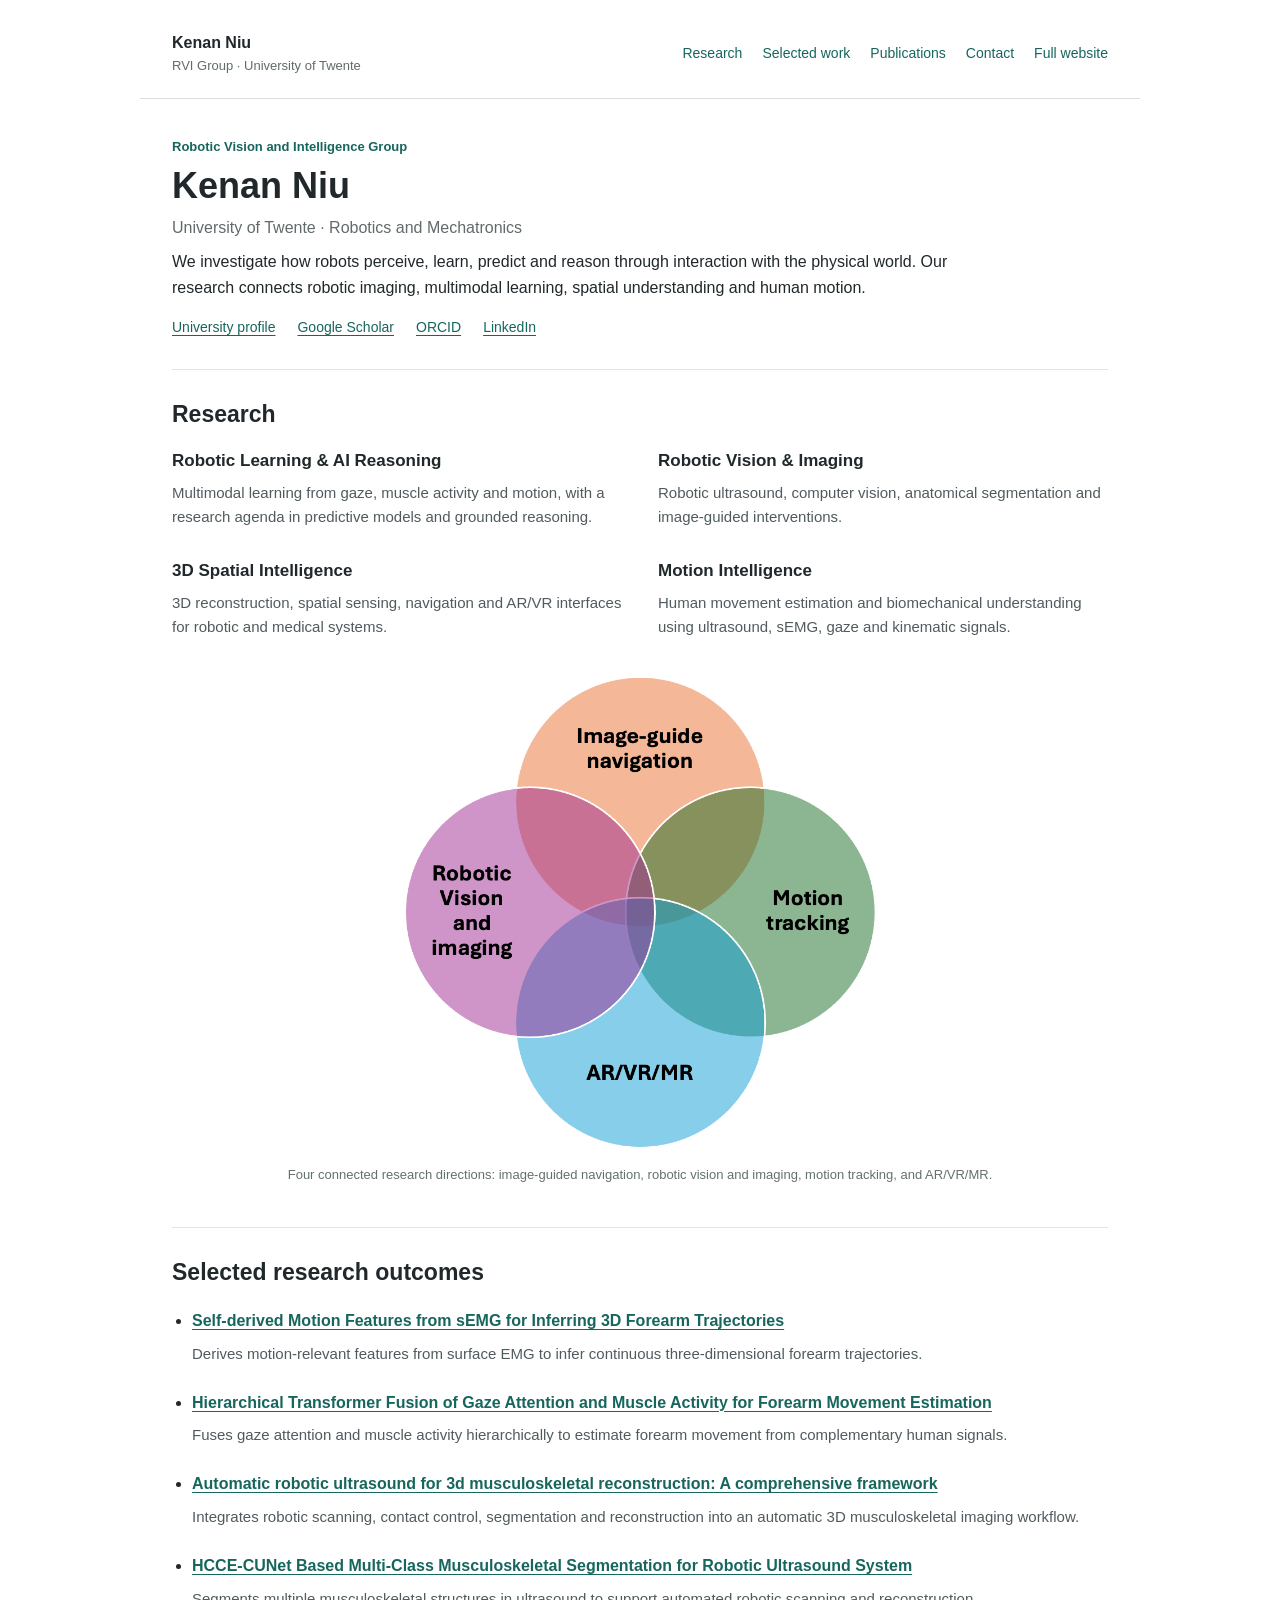
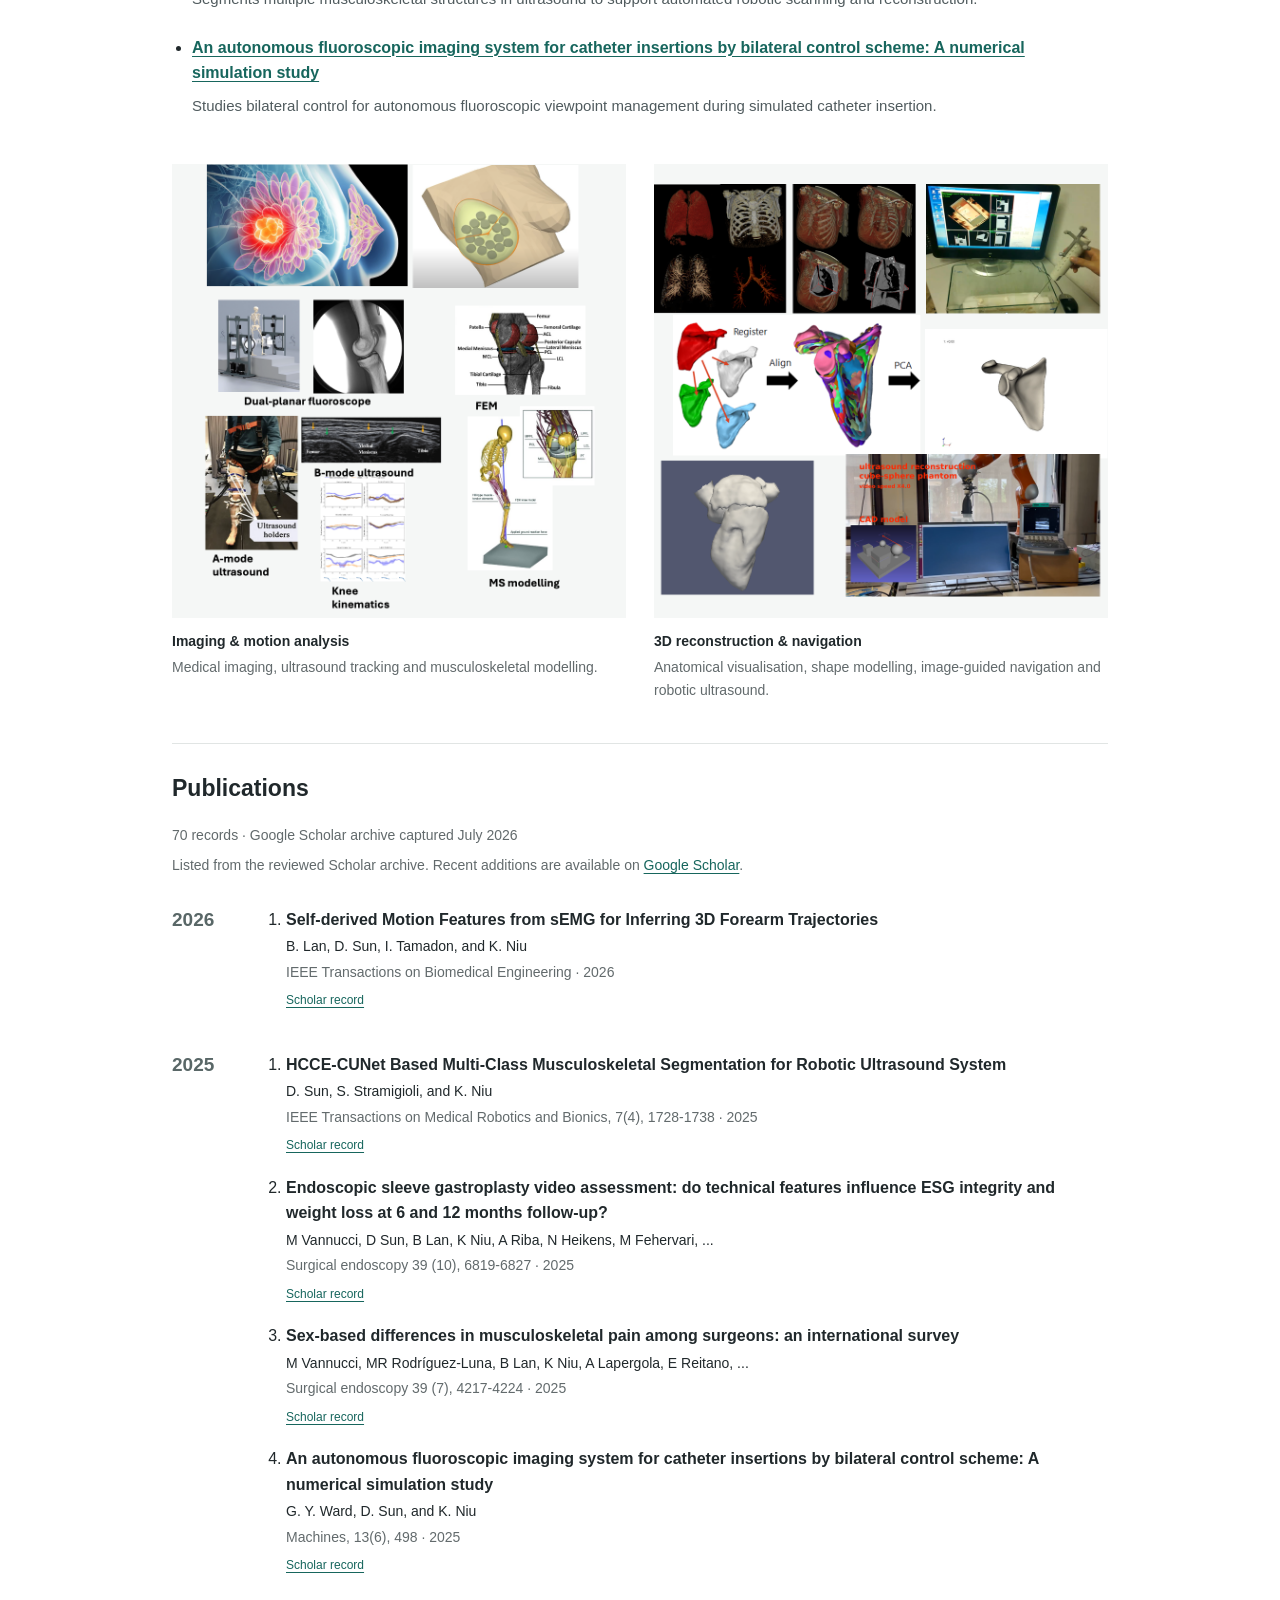
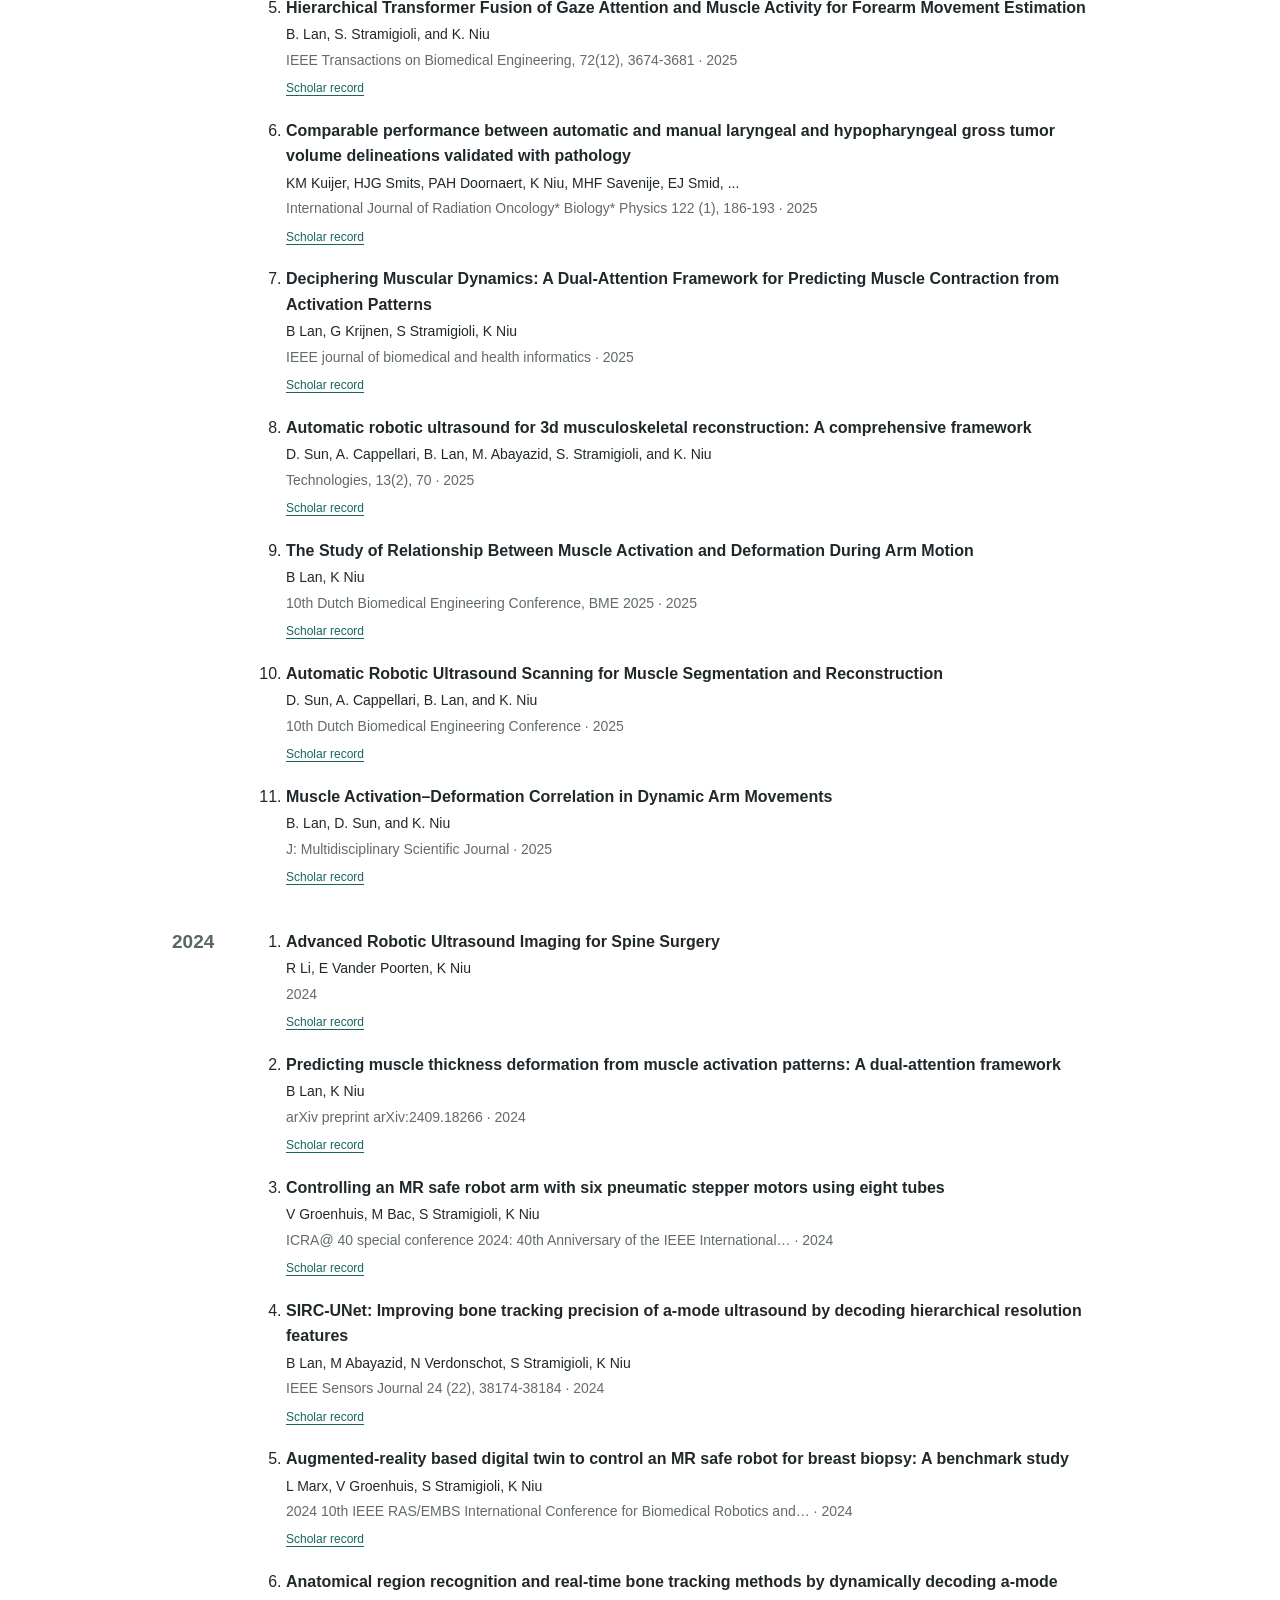
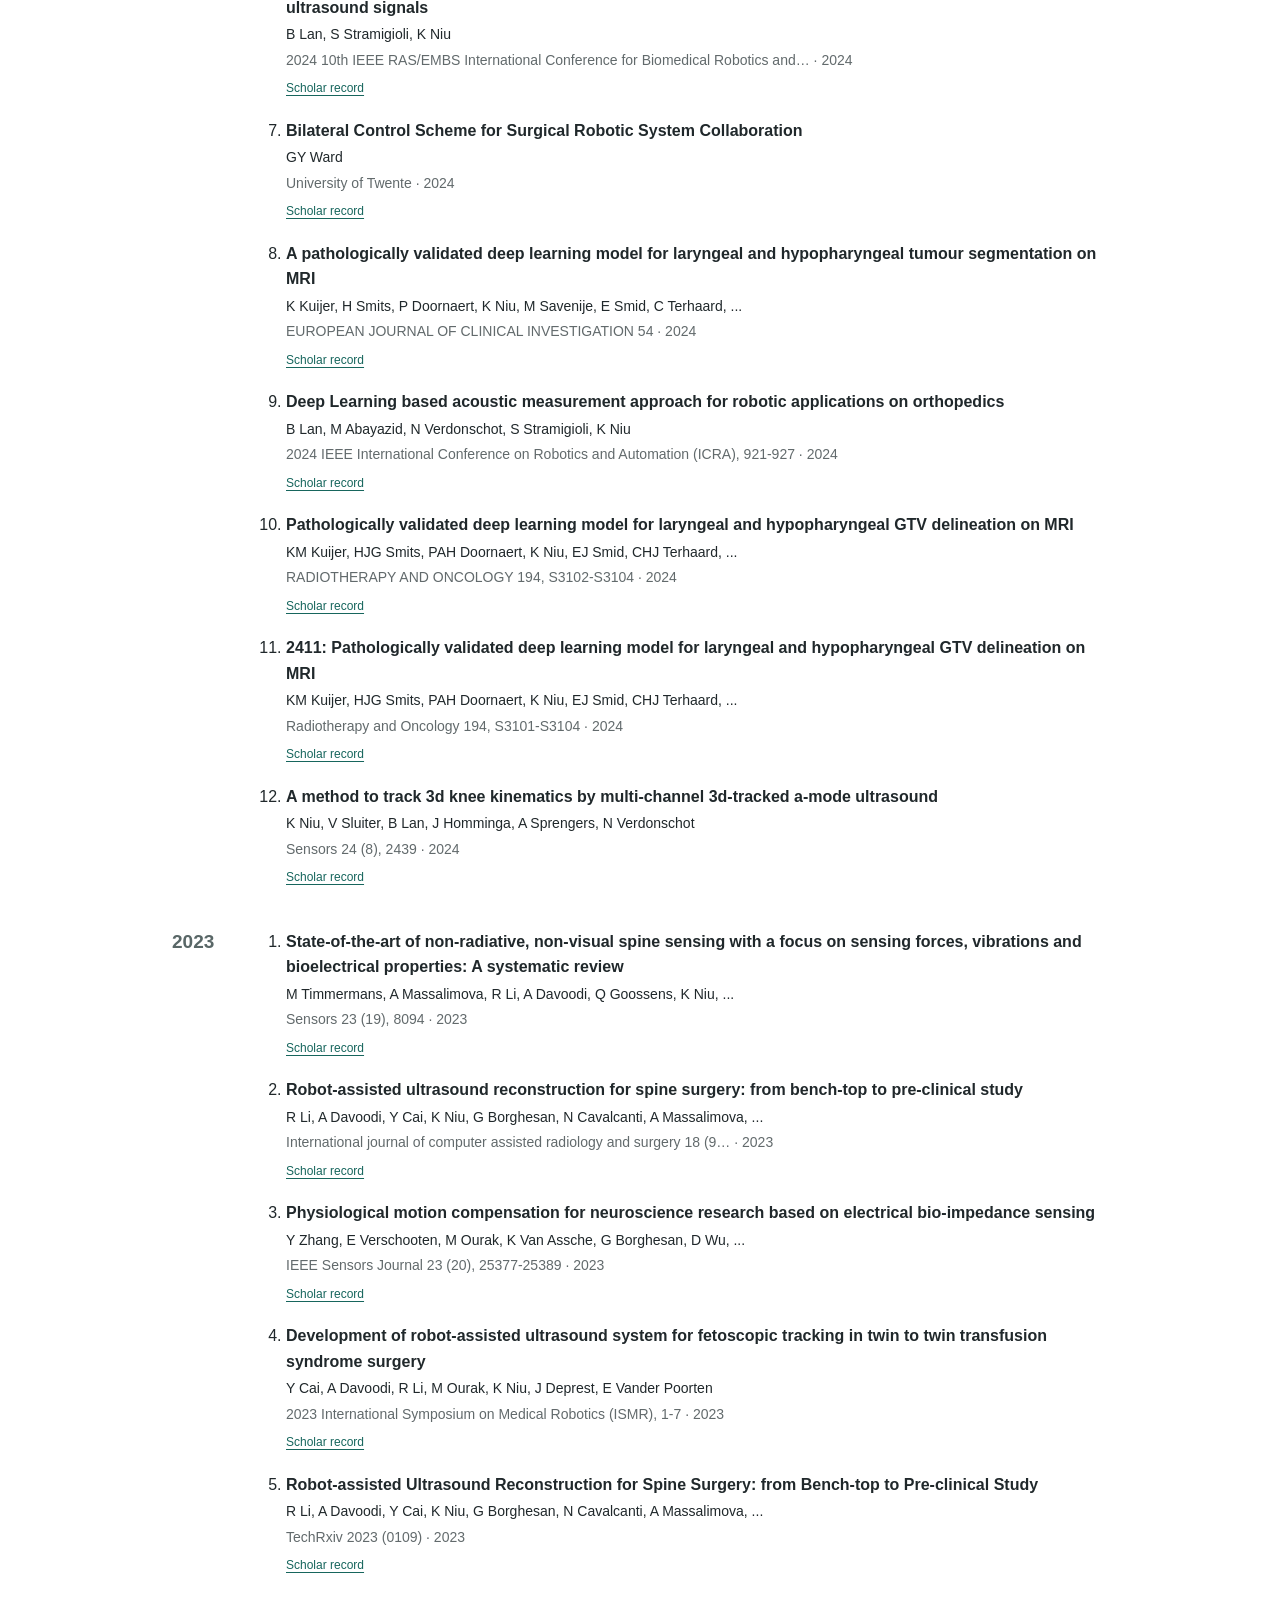
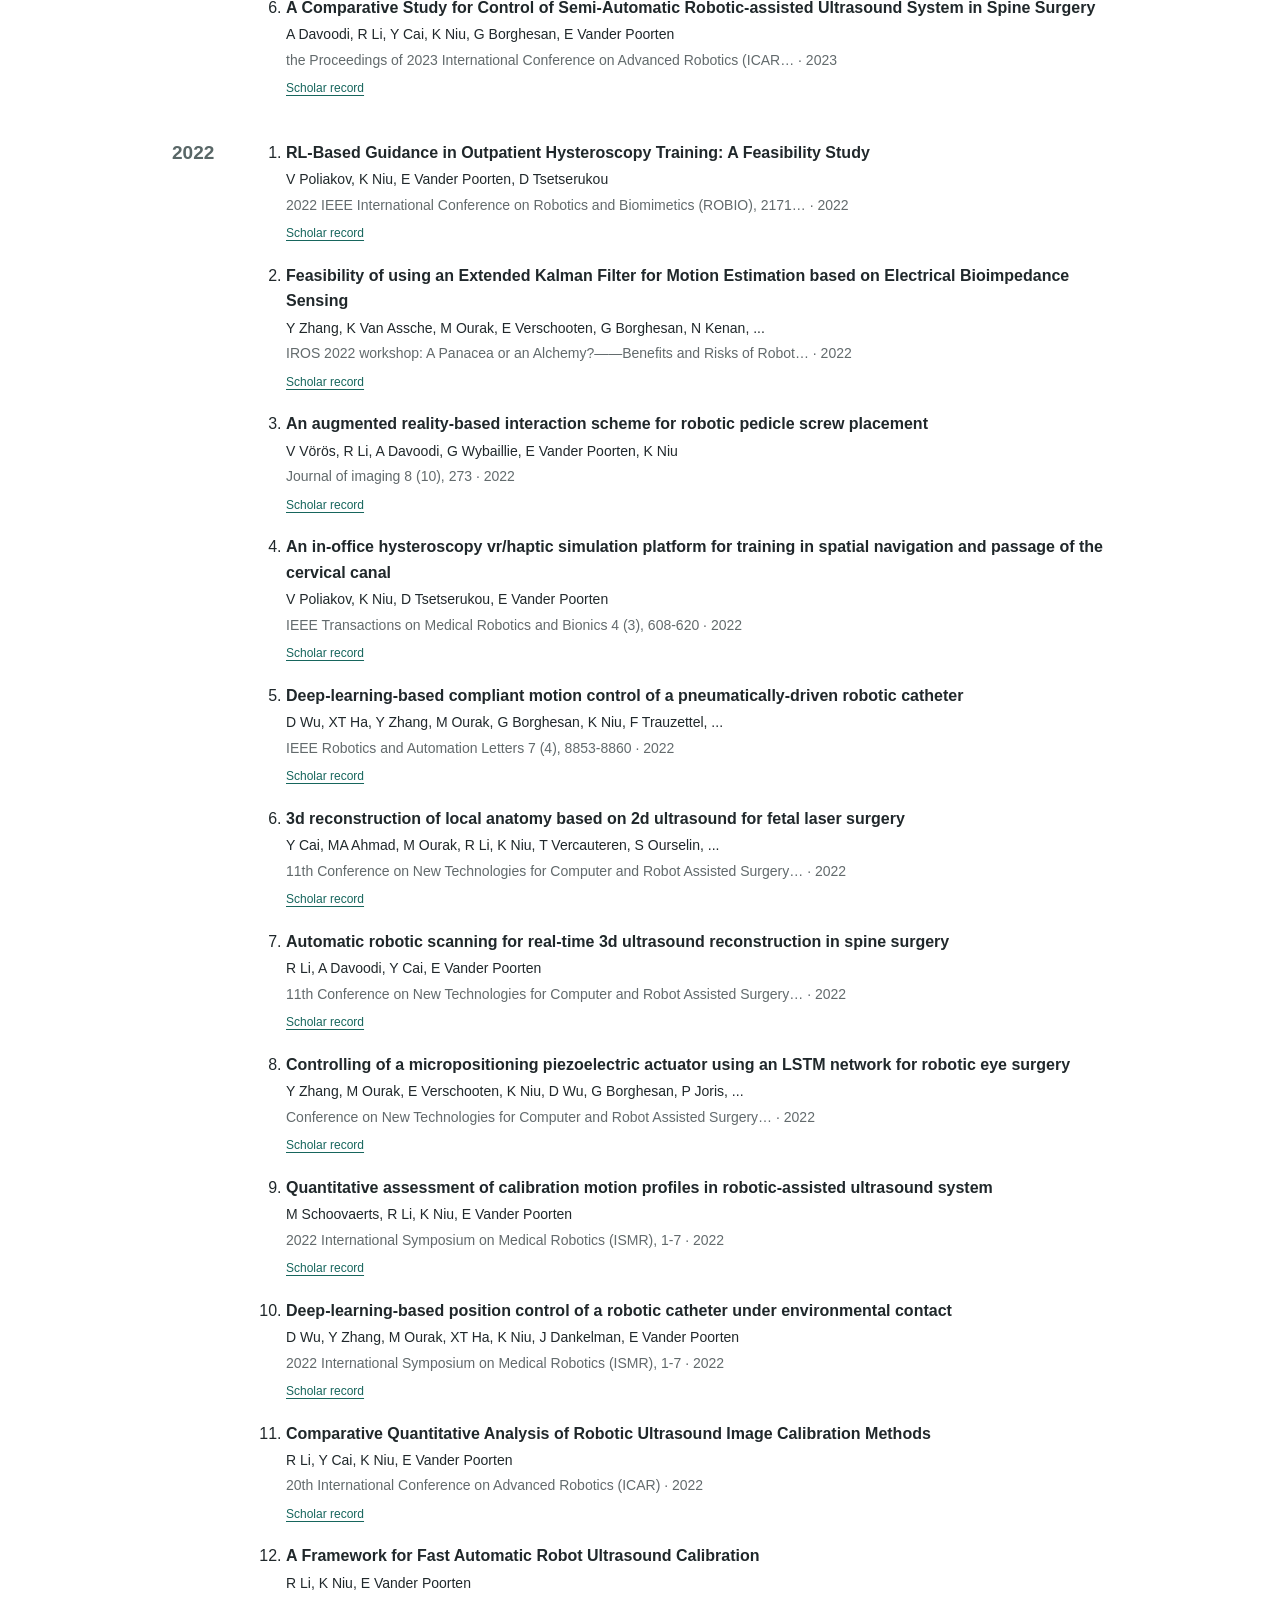
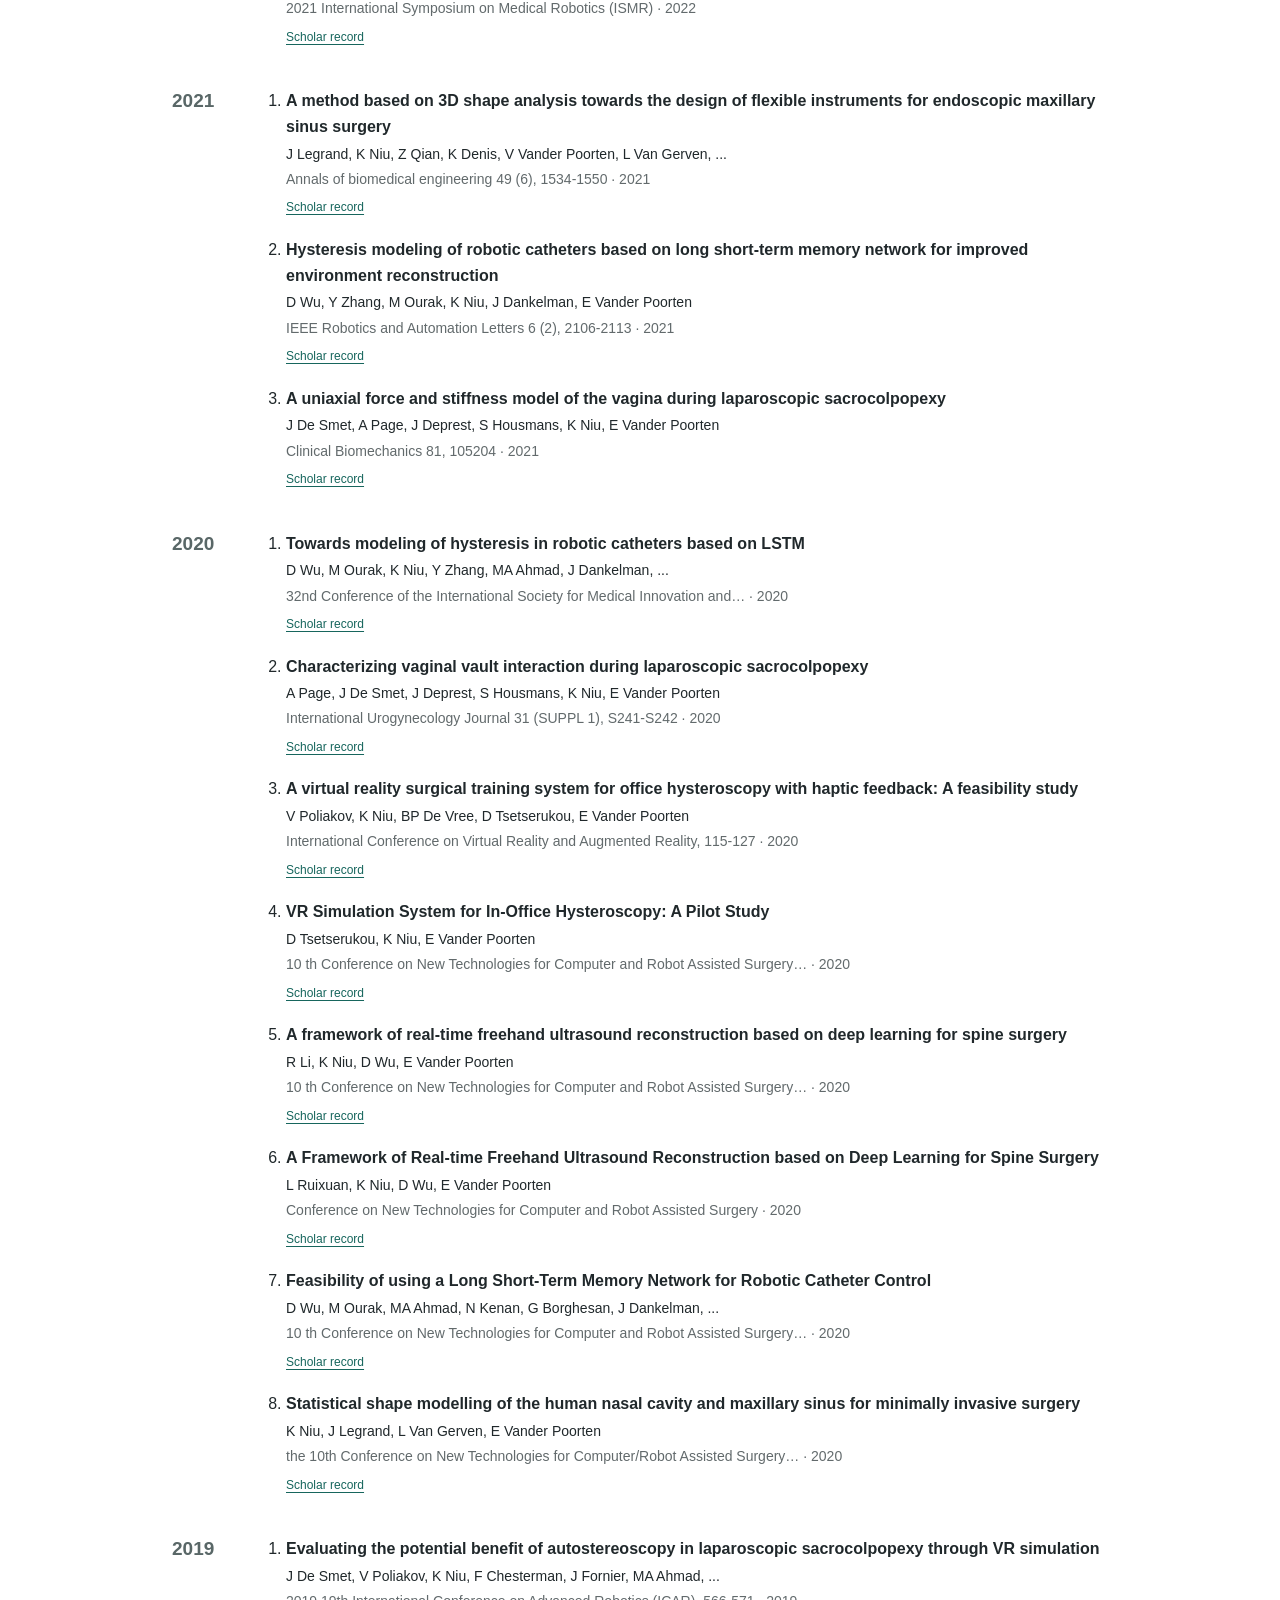
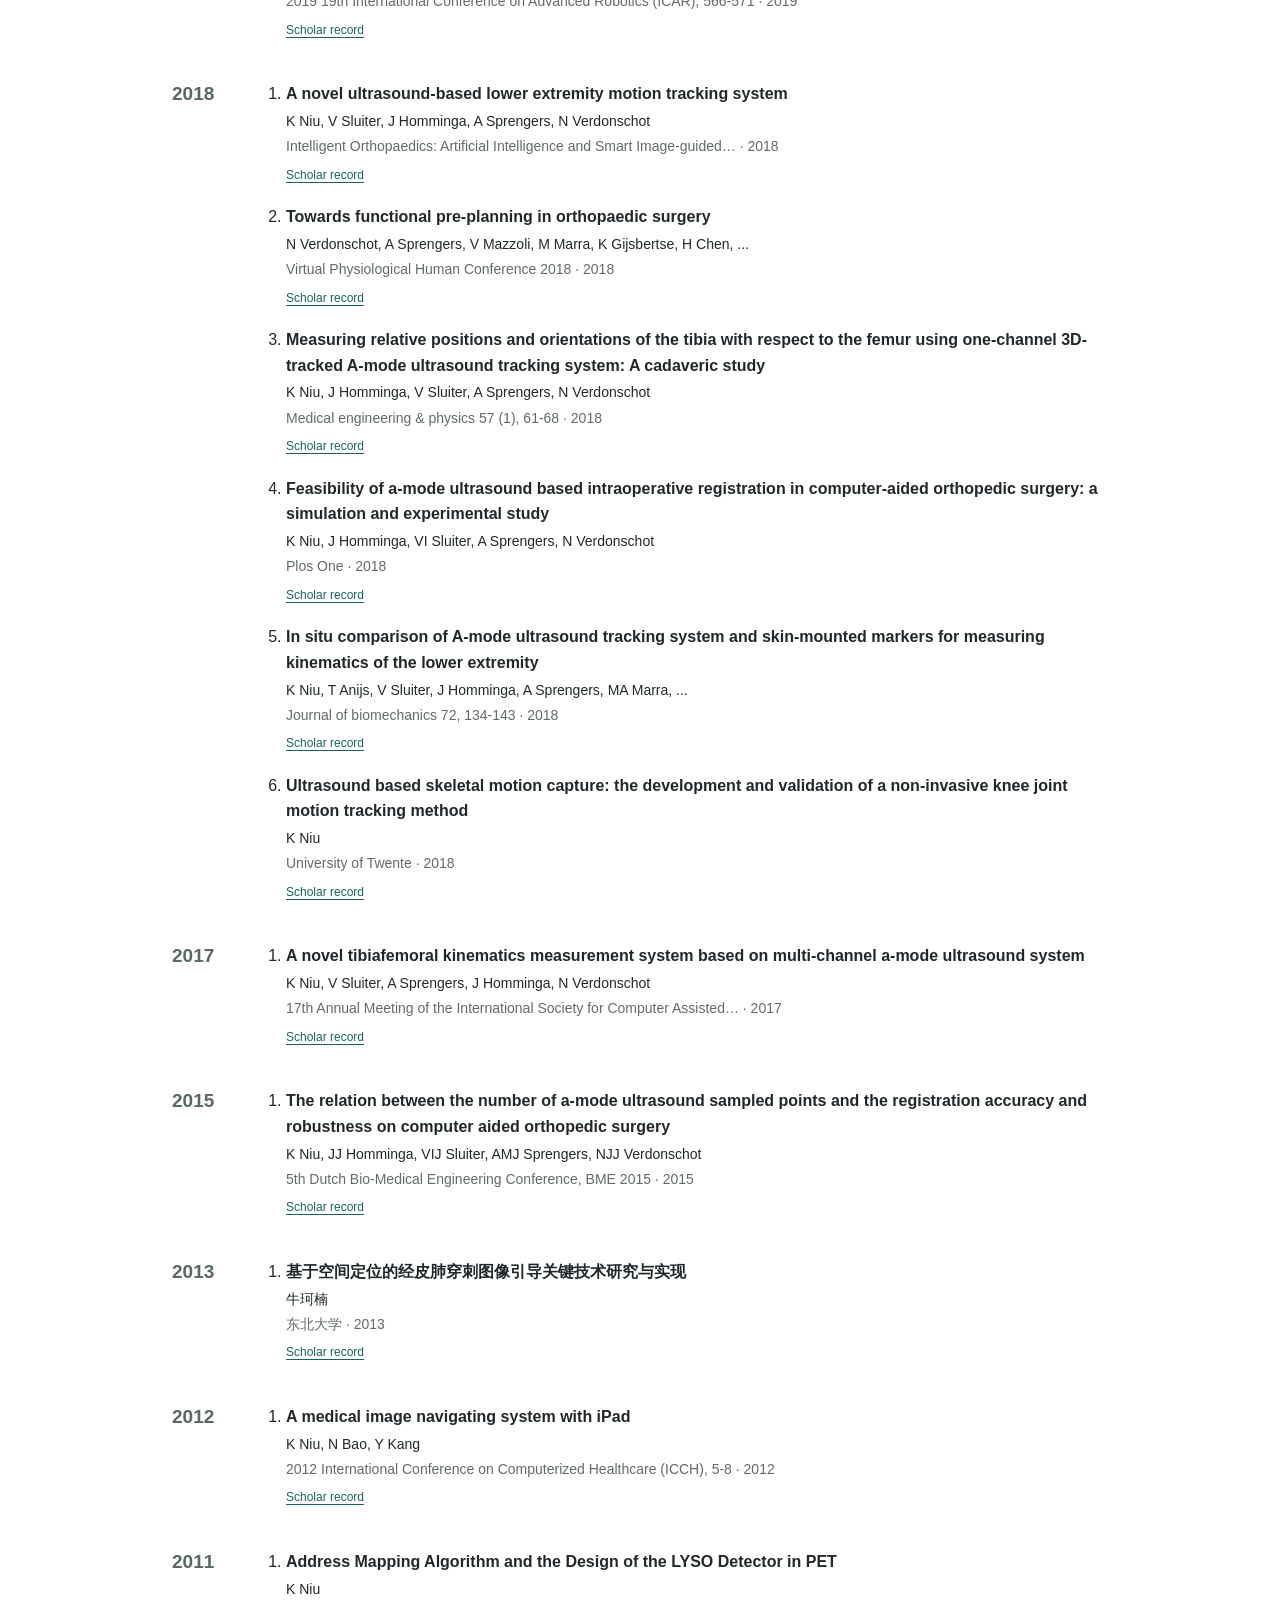
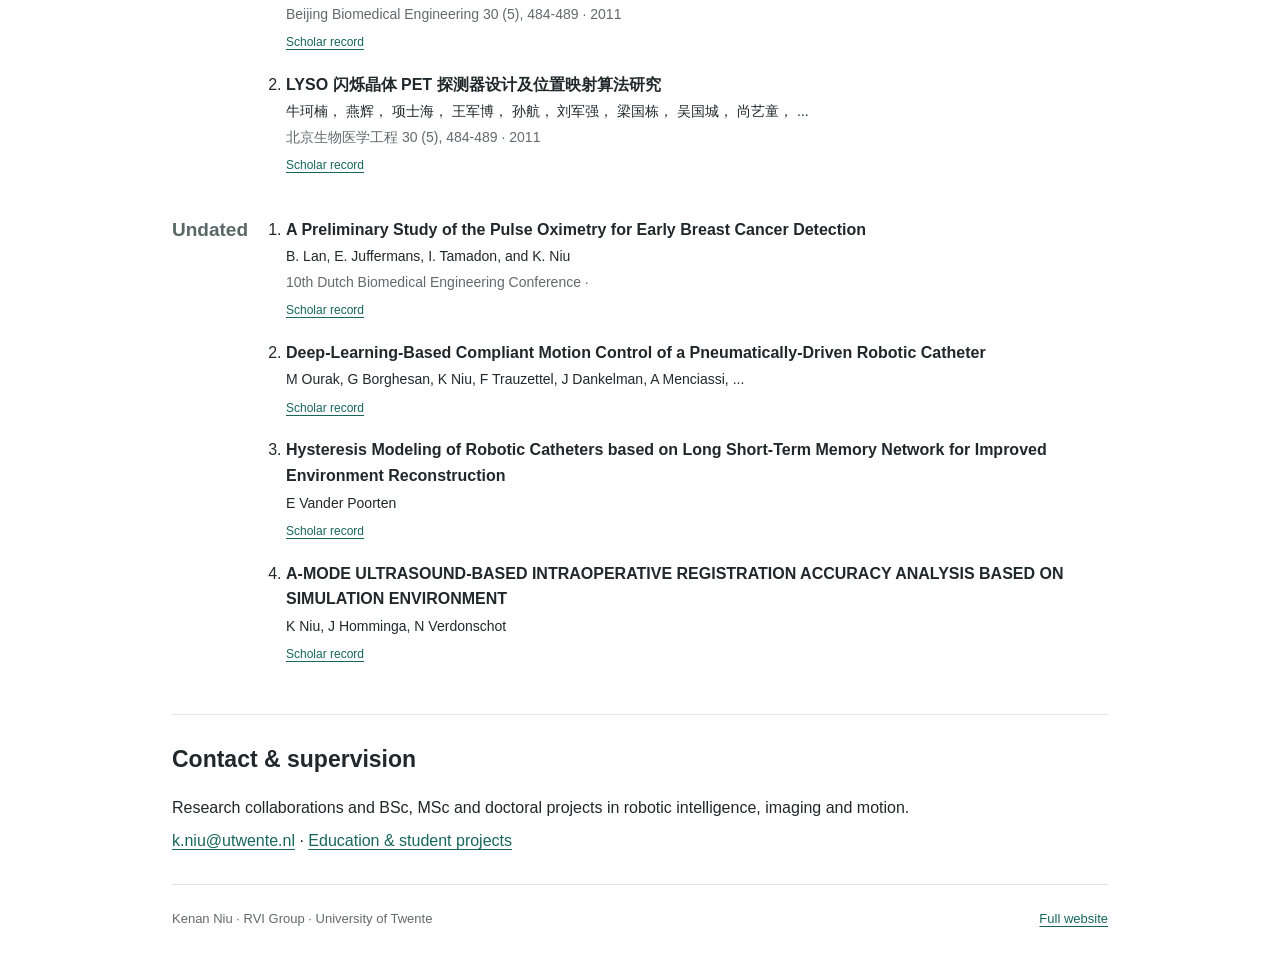
==== commit 885a573b: "Add supplied imaging and reconstruction research figures" ====
--- a/simple/index.html
+++ b/simple/index.html
@@ -3,6 +3,6 @@
 <body><a class="skip" href="#main">Skip to content</a><header><a class="identity" href="#main">Kenan Niu <span>RVI Group · University of Twente</span></a><nav aria-label="Main navigation"><a href="#research">Research</a><a href="#results">Selected work</a><a href="#publications">Publications</a><a href="#contact">Contact</a><a href="../">Full website</a></nav></header>
 <main id="main"><section class="intro"><p class="eyebrow">Robotic Vision and Intelligence Group</p><h1>Kenan Niu</h1><p class="affiliation">University of Twente · Robotics and Mechatronics</p><p>We investigate how robots perceive, learn, predict and reason through interaction with the physical world. Our research connects robotic imaging, multimodal learning, spatial understanding and human motion.</p><div class="profiles"><a href="https://people.utwente.nl/k.niu">University profile</a><a href="https://scholar.google.com/citations?user=mWEOPuMAAAAJ&amp;hl=en">Google Scholar</a><a href="https://orcid.org/0000-0002-5498-4311">ORCID</a><a href="https://www.linkedin.com/in/kenanniu/">LinkedIn</a></div></section>
 <section id="research"><h2>Research</h2><div class="directions"><article><h3>Robotic Learning & AI Reasoning</h3><p>Multimodal learning from gaze, muscle activity and motion, with a research agenda in predictive models and grounded reasoning.</p></article><article><h3>Robotic Vision & Imaging</h3><p>Robotic ultrasound, computer vision, anatomical segmentation and image-guided interventions.</p></article><article><h3>3D Spatial Intelligence</h3><p>3D reconstruction, spatial sensing, navigation and AR/VR interfaces for robotic and medical systems.</p></article><article><h3>Motion Intelligence</h3><p>Human movement estimation and biomechanical understanding using ultrasound, sEMG, gaze and kinematic signals.</p></article></div><figure class="research-image focus-diagram"><a href="images/research-directions.png"><img src="images/research-directions.png" width="1280" height="856" alt="Four overlapping research directions: image-guided navigation, robotic vision and imaging, motion tracking, and AR/VR/MR."></a><figcaption>Four connected research directions: image-guided navigation, robotic vision and imaging, motion tracking, and AR/VR/MR.</figcaption></figure></section>
-<section id="results"><h2>Selected research outcomes</h2><ul class="highlights"><li><a href="https://doi.org/10.1109/TBME.2026.3686312">Self-derived Motion Features from sEMG for Inferring 3D Forearm Trajectories</a><p>Derives motion-relevant features from surface EMG to infer continuous three-dimensional forearm trajectories.</p></li><li><a href="https://doi.org/10.1109/TBME.2025.3575202">Hierarchical Transformer Fusion of Gaze Attention and Muscle Activity for Forearm Movement Estimation</a><p>Fuses gaze attention and muscle activity hierarchically to estimate forearm movement from complementary human signals.</p></li><li><a href="https://doi.org/10.3390/technologies13020070">Automatic robotic ultrasound for 3d musculoskeletal reconstruction: A comprehensive framework</a><p>Integrates robotic scanning, contact control, segmentation and reconstruction into an automatic 3D musculoskeletal imaging workflow.</p></li><li><a href="https://doi.org/10.1109/TMRB.2025.3617959">HCCE-CUNet Based Multi-Class Musculoskeletal Segmentation for Robotic Ultrasound System</a><p>Segments multiple musculoskeletal structures in ultrasound to support automated robotic scanning and reconstruction.</p></li><li><a href="https://doi.org/10.3390/machines13060498">An autonomous fluoroscopic imaging system for catheter insertions by bilateral control scheme: A numerical simulation study</a><p>Studies bilateral control for autonomous fluoroscopic viewpoint management during simulated catheter insertion.</p></li></ul></section>
+<section id="results"><h2>Selected research outcomes</h2><ul class="highlights"><li><a href="https://doi.org/10.1109/TBME.2026.3686312">Self-derived Motion Features from sEMG for Inferring 3D Forearm Trajectories</a><p>Derives motion-relevant features from surface EMG to infer continuous three-dimensional forearm trajectories.</p></li><li><a href="https://doi.org/10.1109/TBME.2025.3575202">Hierarchical Transformer Fusion of Gaze Attention and Muscle Activity for Forearm Movement Estimation</a><p>Fuses gaze attention and muscle activity hierarchically to estimate forearm movement from complementary human signals.</p></li><li><a href="https://doi.org/10.3390/technologies13020070">Automatic robotic ultrasound for 3d musculoskeletal reconstruction: A comprehensive framework</a><p>Integrates robotic scanning, contact control, segmentation and reconstruction into an automatic 3D musculoskeletal imaging workflow.</p></li><li><a href="https://doi.org/10.1109/TMRB.2025.3617959">HCCE-CUNet Based Multi-Class Musculoskeletal Segmentation for Robotic Ultrasound System</a><p>Segments multiple musculoskeletal structures in ultrasound to support automated robotic scanning and reconstruction.</p></li><li><a href="https://doi.org/10.3390/machines13060498">An autonomous fluoroscopic imaging system for catheter insertions by bilateral control scheme: A numerical simulation study</a><p>Studies bilateral control for autonomous fluoroscopic viewpoint management during simulated catheter insertion.</p></li></ul><div class="research-gallery"><figure><a href="images/imaging-motion-research.png"><img src="images/imaging-motion-research.png" width="825" height="930" loading="lazy" alt="Research montage of breast imaging, knee anatomy, fluoroscopy, ultrasound motion tracking and biomechanical modelling."></a><figcaption><strong>Imaging & motion analysis</strong><span>Medical imaging, ultrasound tracking and musculoskeletal modelling.</span></figcaption></figure><figure><a href="images/reconstruction-navigation-research.png"><img src="images/reconstruction-navigation-research.png" width="961" height="872" loading="lazy" alt="Research montage of anatomical volume rendering, tracked image-guided navigation, statistical shape modelling and robotic ultrasound reconstruction."></a><figcaption><strong>3D reconstruction & navigation</strong><span>Anatomical visualisation, shape modelling, image-guided navigation and robotic ultrasound.</span></figcaption></figure></div></section>
 <section id="publications"><div class="section-heading"><h2>Publications</h2><p>70 records · Google Scholar archive captured July 2026</p></div><p class="archive-note">Listed from the reviewed Scholar archive. Recent additions are available on <a href="https://scholar.google.com/citations?user=mWEOPuMAAAAJ&amp;hl=en&amp;sortby=pubdate">Google Scholar</a>.</p><section class="year-group"><h3>2026</h3><ol><li><a href="https://doi.org/10.1109/TBME.2026.3686312">Self-derived Motion Features from sEMG for Inferring 3D Forearm Trajectories</a><p>B. Lan, D. Sun, I. Tamadon, and K. Niu</p><p class="venue">IEEE Transactions on Biomedical Engineering · 2026</p><a class="source" href="https://scholar.google.com/citations?view_op=view_citation&amp;hl=en&amp;oe=ASCII&amp;user=mWEOPuMAAAAJ&amp;pagesize=100&amp;sortby=pubdate&amp;citation_for_view=mWEOPuMAAAAJ:70eg2SAEIzsC">Scholar record</a></li></ol></section><section class="year-group"><h3>2025</h3><ol><li><a href="https://doi.org/10.1109/TMRB.2025.3617959">HCCE-CUNet Based Multi-Class Musculoskeletal Segmentation for Robotic Ultrasound System</a><p>D. Sun, S. Stramigioli, and K. Niu</p><p class="venue">IEEE Transactions on Medical Robotics and Bionics, 7(4), 1728-1738 · 2025</p><a class="source" href="https://scholar.google.com/citations?view_op=view_citation&amp;hl=en&amp;oe=ASCII&amp;user=mWEOPuMAAAAJ&amp;pagesize=100&amp;sortby=pubdate&amp;citation_for_view=mWEOPuMAAAAJ:vV6vV6tmYwMC">Scholar record</a></li><li><a href="https://scholar.google.com/citations?view_op=view_citation&amp;hl=en&amp;oe=ASCII&amp;user=mWEOPuMAAAAJ&amp;pagesize=100&amp;sortby=pubdate&amp;citation_for_view=mWEOPuMAAAAJ:lSLTfruPkqcC">Endoscopic sleeve gastroplasty video assessment: do technical features influence ESG integrity and weight loss at 6 and 12 months follow-up?</a><p>M Vannucci, D Sun, B Lan, K Niu, A Riba, N Heikens, M Fehervari, ...</p><p class="venue">Surgical endoscopy 39 (10), 6819-6827 · 2025</p><a class="source" href="https://scholar.google.com/citations?view_op=view_citation&amp;hl=en&amp;oe=ASCII&amp;user=mWEOPuMAAAAJ&amp;pagesize=100&amp;sortby=pubdate&amp;citation_for_view=mWEOPuMAAAAJ:lSLTfruPkqcC">Scholar record</a></li><li><a href="https://scholar.google.com/citations?view_op=view_citation&amp;hl=en&amp;oe=ASCII&amp;user=mWEOPuMAAAAJ&amp;pagesize=100&amp;sortby=pubdate&amp;citation_for_view=mWEOPuMAAAAJ:ns9cj8rnVeAC">Sex-based differences in musculoskeletal pain among surgeons: an international survey</a><p>M Vannucci, MR Rodríguez-Luna, B Lan, K Niu, A Lapergola, E Reitano, ...</p><p class="venue">Surgical endoscopy 39 (7), 4217-4224 · 2025</p><a class="source" href="https://scholar.google.com/citations?view_op=view_citation&amp;hl=en&amp;oe=ASCII&amp;user=mWEOPuMAAAAJ&amp;pagesize=100&amp;sortby=pubdate&amp;citation_for_view=mWEOPuMAAAAJ:ns9cj8rnVeAC">Scholar record</a></li><li><a href="https://doi.org/10.3390/machines13060498">An autonomous fluoroscopic imaging system for catheter insertions by bilateral control scheme: A numerical simulation study</a><p>G. Y. Ward, D. Sun, and K. Niu</p><p class="venue">Machines, 13(6), 498 · 2025</p><a class="source" href="https://scholar.google.com/citations?view_op=view_citation&amp;hl=en&amp;oe=ASCII&amp;user=mWEOPuMAAAAJ&amp;pagesize=100&amp;sortby=pubdate&amp;citation_for_view=mWEOPuMAAAAJ:RYcK_YlVTxYC">Scholar record</a></li><li><a href="https://doi.org/10.1109/TBME.2025.3575202">Hierarchical Transformer Fusion of Gaze Attention and Muscle Activity for Forearm Movement Estimation</a><p>B. Lan, S. Stramigioli, and K. Niu</p><p class="venue">IEEE Transactions on Biomedical Engineering, 72(12), 3674-3681 · 2025</p><a class="source" href="https://scholar.google.com/citations?view_op=view_citation&amp;hl=en&amp;oe=ASCII&amp;user=mWEOPuMAAAAJ&amp;pagesize=100&amp;sortby=pubdate&amp;citation_for_view=mWEOPuMAAAAJ:RGFaLdJalmkC">Scholar record</a></li><li><a href="https://scholar.google.com/citations?view_op=view_citation&amp;hl=en&amp;oe=ASCII&amp;user=mWEOPuMAAAAJ&amp;pagesize=100&amp;sortby=pubdate&amp;citation_for_view=mWEOPuMAAAAJ:TFP_iSt0sucC">Comparable performance between automatic and manual laryngeal and hypopharyngeal gross tumor volume delineations validated with pathology</a><p>KM Kuijer, HJG Smits, PAH Doornaert, K Niu, MHF Savenije, EJ Smid, ...</p><p class="venue">International Journal of Radiation Oncology* Biology* Physics 122 (1), 186-193 · 2025</p><a class="source" href="https://scholar.google.com/citations?view_op=view_citation&amp;hl=en&amp;oe=ASCII&amp;user=mWEOPuMAAAAJ&amp;pagesize=100&amp;sortby=pubdate&amp;citation_for_view=mWEOPuMAAAAJ:TFP_iSt0sucC">Scholar record</a></li><li><a href="https://scholar.google.com/citations?view_op=view_citation&amp;hl=en&amp;oe=ASCII&amp;user=mWEOPuMAAAAJ&amp;pagesize=100&amp;sortby=pubdate&amp;citation_for_view=mWEOPuMAAAAJ:O3NaXMp0MMsC">Deciphering Muscular Dynamics: A Dual-Attention Framework for Predicting Muscle Contraction from Activation Patterns</a><p>B Lan, G Krijnen, S Stramigioli, K Niu</p><p class="venue">IEEE journal of biomedical and health informatics · 2025</p><a class="source" href="https://scholar.google.com/citations?view_op=view_citation&amp;hl=en&amp;oe=ASCII&amp;user=mWEOPuMAAAAJ&amp;pagesize=100&amp;sortby=pubdate&amp;citation_for_view=mWEOPuMAAAAJ:O3NaXMp0MMsC">Scholar record</a></li><li><a href="https://doi.org/10.3390/technologies13020070">Automatic robotic ultrasound for 3d musculoskeletal reconstruction: A comprehensive framework</a><p>D. Sun, A. Cappellari, B. Lan, M. Abayazid, S. Stramigioli, and K. Niu</p><p class="venue">Technologies, 13(2), 70 · 2025</p><a class="source" href="https://scholar.google.com/citations?view_op=view_citation&amp;hl=en&amp;oe=ASCII&amp;user=mWEOPuMAAAAJ&amp;pagesize=100&amp;sortby=pubdate&amp;citation_for_view=mWEOPuMAAAAJ:blknAaTinKkC">Scholar record</a></li><li><a href="https://scholar.google.com/citations?view_op=view_citation&amp;hl=en&amp;oe=ASCII&amp;user=mWEOPuMAAAAJ&amp;pagesize=100&amp;sortby=pubdate&amp;citation_for_view=mWEOPuMAAAAJ:GnPB-g6toBAC">The Study of Relationship Between Muscle Activation and Deformation During Arm Motion</a><p>B Lan, K Niu</p><p class="venue">10th Dutch Biomedical Engineering Conference, BME 2025 · 2025</p><a class="source" href="https://scholar.google.com/citations?view_op=view_citation&amp;hl=en&amp;oe=ASCII&amp;user=mWEOPuMAAAAJ&amp;pagesize=100&amp;sortby=pubdate&amp;citation_for_view=mWEOPuMAAAAJ:GnPB-g6toBAC">Scholar record</a></li><li><a href="https://research.utwente.nl/en/publications/automatic-robotic-ultrasound-scanning-for-muscle-segmentation-and/">Automatic Robotic Ultrasound Scanning for Muscle Segmentation and Reconstruction</a><p>D. Sun, A. Cappellari, B. Lan, and K. Niu</p><p class="venue">10th Dutch Biomedical Engineering Conference · 2025</p><a class="source" href="https://scholar.google.com/citations?view_op=view_citation&amp;hl=en&amp;oe=ASCII&amp;user=mWEOPuMAAAAJ&amp;pagesize=100&amp;sortby=pubdate&amp;citation_for_view=mWEOPuMAAAAJ:BqipwSGYUEgC">Scholar record</a></li><li><a href="https://scholar.google.com/citations?view_op=view_citation&amp;hl=en&amp;oe=ASCII&amp;user=mWEOPuMAAAAJ&amp;pagesize=100&amp;sortby=pubdate&amp;citation_for_view=mWEOPuMAAAAJ:JV2RwH3_ST0C">Muscle Activation–Deformation Correlation in Dynamic Arm Movements</a><p>B. Lan, D. Sun, and K. Niu</p><p class="venue">J: Multidisciplinary Scientific Journal · 2025</p><a class="source" href="https://scholar.google.com/citations?view_op=view_citation&amp;hl=en&amp;oe=ASCII&amp;user=mWEOPuMAAAAJ&amp;pagesize=100&amp;sortby=pubdate&amp;citation_for_view=mWEOPuMAAAAJ:JV2RwH3_ST0C">Scholar record</a></li></ol></section><section class="year-group"><h3>2024</h3><ol><li><a href="https://scholar.google.com/citations?view_op=view_citation&amp;hl=en&amp;oe=ASCII&amp;user=mWEOPuMAAAAJ&amp;pagesize=100&amp;sortby=pubdate&amp;citation_for_view=mWEOPuMAAAAJ:iH-uZ7U-co4C">Advanced Robotic Ultrasound Imaging for Spine Surgery</a><p>R Li, E Vander Poorten, K Niu</p><p class="venue">2024</p><a class="source" href="https://scholar.google.com/citations?view_op=view_citation&amp;hl=en&amp;oe=ASCII&amp;user=mWEOPuMAAAAJ&amp;pagesize=100&amp;sortby=pubdate&amp;citation_for_view=mWEOPuMAAAAJ:iH-uZ7U-co4C">Scholar record</a></li><li><a href="https://scholar.google.com/citations?view_op=view_citation&amp;hl=en&amp;oe=ASCII&amp;user=mWEOPuMAAAAJ&amp;pagesize=100&amp;sortby=pubdate&amp;citation_for_view=mWEOPuMAAAAJ:j3f4tGmQtD8C">Predicting muscle thickness deformation from muscle activation patterns: A dual-attention framework</a><p>B Lan, K Niu</p><p class="venue">arXiv preprint arXiv:2409.18266 · 2024</p><a class="source" href="https://scholar.google.com/citations?view_op=view_citation&amp;hl=en&amp;oe=ASCII&amp;user=mWEOPuMAAAAJ&amp;pagesize=100&amp;sortby=pubdate&amp;citation_for_view=mWEOPuMAAAAJ:j3f4tGmQtD8C">Scholar record</a></li><li><a href="https://scholar.google.com/citations?view_op=view_citation&amp;hl=en&amp;oe=ASCII&amp;user=mWEOPuMAAAAJ&amp;pagesize=100&amp;sortby=pubdate&amp;citation_for_view=mWEOPuMAAAAJ:k_IJM867U9cC">Controlling an MR safe robot arm with six pneumatic stepper motors using eight tubes</a><p>V Groenhuis, M Bac, S Stramigioli, K Niu</p><p class="venue">ICRA@ 40 special conference 2024: 40th Anniversary of the IEEE International… · 2024</p><a class="source" href="https://scholar.google.com/citations?view_op=view_citation&amp;hl=en&amp;oe=ASCII&amp;user=mWEOPuMAAAAJ&amp;pagesize=100&amp;sortby=pubdate&amp;citation_for_view=mWEOPuMAAAAJ:k_IJM867U9cC">Scholar record</a></li><li><a href="https://scholar.google.com/citations?view_op=view_citation&amp;hl=en&amp;oe=ASCII&amp;user=mWEOPuMAAAAJ&amp;pagesize=100&amp;sortby=pubdate&amp;citation_for_view=mWEOPuMAAAAJ:4JMBOYKVnBMC">SIRC-UNet: Improving bone tracking precision of a-mode ultrasound by decoding hierarchical resolution features</a><p>B Lan, M Abayazid, N Verdonschot, S Stramigioli, K Niu</p><p class="venue">IEEE Sensors Journal 24 (22), 38174-38184 · 2024</p><a class="source" href="https://scholar.google.com/citations?view_op=view_citation&amp;hl=en&amp;oe=ASCII&amp;user=mWEOPuMAAAAJ&amp;pagesize=100&amp;sortby=pubdate&amp;citation_for_view=mWEOPuMAAAAJ:4JMBOYKVnBMC">Scholar record</a></li><li><a href="https://scholar.google.com/citations?view_op=view_citation&amp;hl=en&amp;oe=ASCII&amp;user=mWEOPuMAAAAJ&amp;pagesize=100&amp;sortby=pubdate&amp;citation_for_view=mWEOPuMAAAAJ:r0BpntZqJG4C">Augmented-reality based digital twin to control an MR safe robot for breast biopsy: A benchmark study</a><p>L Marx, V Groenhuis, S Stramigioli, K Niu</p><p class="venue">2024 10th IEEE RAS/EMBS International Conference for Biomedical Robotics and… · 2024</p><a class="source" href="https://scholar.google.com/citations?view_op=view_citation&amp;hl=en&amp;oe=ASCII&amp;user=mWEOPuMAAAAJ&amp;pagesize=100&amp;sortby=pubdate&amp;citation_for_view=mWEOPuMAAAAJ:r0BpntZqJG4C">Scholar record</a></li><li><a href="https://scholar.google.com/citations?view_op=view_citation&amp;hl=en&amp;oe=ASCII&amp;user=mWEOPuMAAAAJ&amp;pagesize=100&amp;sortby=pubdate&amp;citation_for_view=mWEOPuMAAAAJ:RHpTSmoSYBkC">Anatomical region recognition and real-time bone tracking methods by dynamically decoding a-mode ultrasound signals</a><p>B Lan, S Stramigioli, K Niu</p><p class="venue">2024 10th IEEE RAS/EMBS International Conference for Biomedical Robotics and… · 2024</p><a class="source" href="https://scholar.google.com/citations?view_op=view_citation&amp;hl=en&amp;oe=ASCII&amp;user=mWEOPuMAAAAJ&amp;pagesize=100&amp;sortby=pubdate&amp;citation_for_view=mWEOPuMAAAAJ:RHpTSmoSYBkC">Scholar record</a></li><li><a href="https://scholar.google.com/citations?view_op=view_citation&amp;hl=en&amp;oe=ASCII&amp;user=mWEOPuMAAAAJ&amp;pagesize=100&amp;sortby=pubdate&amp;citation_for_view=mWEOPuMAAAAJ:J_g5lzvAfSwC">Bilateral Control Scheme for Surgical Robotic System Collaboration</a><p>GY Ward</p><p class="venue">University of Twente · 2024</p><a class="source" href="https://scholar.google.com/citations?view_op=view_citation&amp;hl=en&amp;oe=ASCII&amp;user=mWEOPuMAAAAJ&amp;pagesize=100&amp;sortby=pubdate&amp;citation_for_view=mWEOPuMAAAAJ:J_g5lzvAfSwC">Scholar record</a></li><li><a href="https://scholar.google.com/citations?view_op=view_citation&amp;hl=en&amp;oe=ASCII&amp;user=mWEOPuMAAAAJ&amp;pagesize=100&amp;sortby=pubdate&amp;citation_for_view=mWEOPuMAAAAJ:maZDTaKrznsC">A pathologically validated deep learning model for laryngeal and hypopharyngeal tumour segmentation on MRI</a><p>K Kuijer, H Smits, P Doornaert, K Niu, M Savenije, E Smid, C Terhaard, ...</p><p class="venue">EUROPEAN JOURNAL OF CLINICAL INVESTIGATION 54 · 2024</p><a class="source" href="https://scholar.google.com/citations?view_op=view_citation&amp;hl=en&amp;oe=ASCII&amp;user=mWEOPuMAAAAJ&amp;pagesize=100&amp;sortby=pubdate&amp;citation_for_view=mWEOPuMAAAAJ:maZDTaKrznsC">Scholar record</a></li><li><a href="https://scholar.google.com/citations?view_op=view_citation&amp;hl=en&amp;oe=ASCII&amp;user=mWEOPuMAAAAJ&amp;pagesize=100&amp;sortby=pubdate&amp;citation_for_view=mWEOPuMAAAAJ:e5wmG9Sq2KIC">Deep Learning based acoustic measurement approach for robotic applications on orthopedics</a><p>B Lan, M Abayazid, N Verdonschot, S Stramigioli, K Niu</p><p class="venue">2024 IEEE International Conference on Robotics and Automation (ICRA), 921-927 · 2024</p><a class="source" href="https://scholar.google.com/citations?view_op=view_citation&amp;hl=en&amp;oe=ASCII&amp;user=mWEOPuMAAAAJ&amp;pagesize=100&amp;sortby=pubdate&amp;citation_for_view=mWEOPuMAAAAJ:e5wmG9Sq2KIC">Scholar record</a></li><li><a href="https://scholar.google.com/citations?view_op=view_citation&amp;hl=en&amp;oe=ASCII&amp;user=mWEOPuMAAAAJ&amp;pagesize=100&amp;sortby=pubdate&amp;citation_for_view=mWEOPuMAAAAJ:M3NEmzRMIkIC">Pathologically validated deep learning model for laryngeal and hypopharyngeal GTV delineation on MRI</a><p>KM Kuijer, HJG Smits, PAH Doornaert, K Niu, EJ Smid, CHJ Terhaard, ...</p><p class="venue">RADIOTHERAPY AND ONCOLOGY 194, S3102-S3104 · 2024</p><a class="source" href="https://scholar.google.com/citations?view_op=view_citation&amp;hl=en&amp;oe=ASCII&amp;user=mWEOPuMAAAAJ&amp;pagesize=100&amp;sortby=pubdate&amp;citation_for_view=mWEOPuMAAAAJ:M3NEmzRMIkIC">Scholar record</a></li><li><a href="https://scholar.google.com/citations?view_op=view_citation&amp;hl=en&amp;oe=ASCII&amp;user=mWEOPuMAAAAJ&amp;pagesize=100&amp;sortby=pubdate&amp;citation_for_view=mWEOPuMAAAAJ:isC4tDSrTZIC">2411: Pathologically validated deep learning model for laryngeal and hypopharyngeal GTV delineation on MRI</a><p>KM Kuijer, HJG Smits, PAH Doornaert, K Niu, EJ Smid, CHJ Terhaard, ...</p><p class="venue">Radiotherapy and Oncology 194, S3101-S3104 · 2024</p><a class="source" href="https://scholar.google.com/citations?view_op=view_citation&amp;hl=en&amp;oe=ASCII&amp;user=mWEOPuMAAAAJ&amp;pagesize=100&amp;sortby=pubdate&amp;citation_for_view=mWEOPuMAAAAJ:isC4tDSrTZIC">Scholar record</a></li><li><a href="https://scholar.google.com/citations?view_op=view_citation&amp;hl=en&amp;oe=ASCII&amp;user=mWEOPuMAAAAJ&amp;pagesize=100&amp;sortby=pubdate&amp;citation_for_view=mWEOPuMAAAAJ:_Qo2XoVZTnwC">A method to track 3d knee kinematics by multi-channel 3d-tracked a-mode ultrasound</a><p>K Niu, V Sluiter, B Lan, J Homminga, A Sprengers, N Verdonschot</p><p class="venue">Sensors 24 (8), 2439 · 2024</p><a class="source" href="https://scholar.google.com/citations?view_op=view_citation&amp;hl=en&amp;oe=ASCII&amp;user=mWEOPuMAAAAJ&amp;pagesize=100&amp;sortby=pubdate&amp;citation_for_view=mWEOPuMAAAAJ:_Qo2XoVZTnwC">Scholar record</a></li></ol></section><section class="year-group"><h3>2023</h3><ol><li><a href="https://scholar.google.com/citations?view_op=view_citation&amp;hl=en&amp;oe=ASCII&amp;user=mWEOPuMAAAAJ&amp;pagesize=100&amp;sortby=pubdate&amp;citation_for_view=mWEOPuMAAAAJ:HDshCWvjkbEC">State-of-the-art of non-radiative, non-visual spine sensing with a focus on sensing forces, vibrations and bioelectrical properties: A systematic review</a><p>M Timmermans, A Massalimova, R Li, A Davoodi, Q Goossens, K Niu, ...</p><p class="venue">Sensors 23 (19), 8094 · 2023</p><a class="source" href="https://scholar.google.com/citations?view_op=view_citation&amp;hl=en&amp;oe=ASCII&amp;user=mWEOPuMAAAAJ&amp;pagesize=100&amp;sortby=pubdate&amp;citation_for_view=mWEOPuMAAAAJ:HDshCWvjkbEC">Scholar record</a></li><li><a href="https://scholar.google.com/citations?view_op=view_citation&amp;hl=en&amp;oe=ASCII&amp;user=mWEOPuMAAAAJ&amp;pagesize=100&amp;sortby=pubdate&amp;citation_for_view=mWEOPuMAAAAJ:qUcmZB5y_30C">Robot-assisted ultrasound reconstruction for spine surgery: from bench-top to pre-clinical study</a><p>R Li, A Davoodi, Y Cai, K Niu, G Borghesan, N Cavalcanti, A Massalimova, ...</p><p class="venue">International journal of computer assisted radiology and surgery 18 (9… · 2023</p><a class="source" href="https://scholar.google.com/citations?view_op=view_citation&amp;hl=en&amp;oe=ASCII&amp;user=mWEOPuMAAAAJ&amp;pagesize=100&amp;sortby=pubdate&amp;citation_for_view=mWEOPuMAAAAJ:qUcmZB5y_30C">Scholar record</a></li><li><a href="https://scholar.google.com/citations?view_op=view_citation&amp;hl=en&amp;oe=ASCII&amp;user=mWEOPuMAAAAJ&amp;pagesize=100&amp;sortby=pubdate&amp;citation_for_view=mWEOPuMAAAAJ:mB3voiENLucC">Physiological motion compensation for neuroscience research based on electrical bio-impedance sensing</a><p>Y Zhang, E Verschooten, M Ourak, K Van Assche, G Borghesan, D Wu, ...</p><p class="venue">IEEE Sensors Journal 23 (20), 25377-25389 · 2023</p><a class="source" href="https://scholar.google.com/citations?view_op=view_citation&amp;hl=en&amp;oe=ASCII&amp;user=mWEOPuMAAAAJ&amp;pagesize=100&amp;sortby=pubdate&amp;citation_for_view=mWEOPuMAAAAJ:mB3voiENLucC">Scholar record</a></li><li><a href="https://scholar.google.com/citations?view_op=view_citation&amp;hl=en&amp;oe=ASCII&amp;user=mWEOPuMAAAAJ&amp;pagesize=100&amp;sortby=pubdate&amp;citation_for_view=mWEOPuMAAAAJ:hFOr9nPyWt4C">Development of robot-assisted ultrasound system for fetoscopic tracking in twin to twin transfusion syndrome surgery</a><p>Y Cai, A Davoodi, R Li, M Ourak, K Niu, J Deprest, E Vander Poorten</p><p class="venue">2023 International Symposium on Medical Robotics (ISMR), 1-7 · 2023</p><a class="source" href="https://scholar.google.com/citations?view_op=view_citation&amp;hl=en&amp;oe=ASCII&amp;user=mWEOPuMAAAAJ&amp;pagesize=100&amp;sortby=pubdate&amp;citation_for_view=mWEOPuMAAAAJ:hFOr9nPyWt4C">Scholar record</a></li><li><a href="https://scholar.google.com/citations?view_op=view_citation&amp;hl=en&amp;oe=ASCII&amp;user=mWEOPuMAAAAJ&amp;pagesize=100&amp;sortby=pubdate&amp;citation_for_view=mWEOPuMAAAAJ:35N4QoGY0k4C">Robot-assisted Ultrasound Reconstruction for Spine Surgery: from Bench-top to Pre-clinical Study</a><p>R Li, A Davoodi, Y Cai, K Niu, G Borghesan, N Cavalcanti, A Massalimova, ...</p><p class="venue">TechRxiv 2023 (0109) · 2023</p><a class="source" href="https://scholar.google.com/citations?view_op=view_citation&amp;hl=en&amp;oe=ASCII&amp;user=mWEOPuMAAAAJ&amp;pagesize=100&amp;sortby=pubdate&amp;citation_for_view=mWEOPuMAAAAJ:35N4QoGY0k4C">Scholar record</a></li><li><a href="https://scholar.google.com/citations?view_op=view_citation&amp;hl=en&amp;oe=ASCII&amp;user=mWEOPuMAAAAJ&amp;pagesize=100&amp;sortby=pubdate&amp;citation_for_view=mWEOPuMAAAAJ:TQgYirikUcIC">A Comparative Study for Control of Semi-Automatic Robotic-assisted Ultrasound System in Spine Surgery</a><p>A Davoodi, R Li, Y Cai, K Niu, G Borghesan, E Vander Poorten</p><p class="venue">the Proceedings of 2023 International Conference on Advanced Robotics (ICAR… · 2023</p><a class="source" href="https://scholar.google.com/citations?view_op=view_citation&amp;hl=en&amp;oe=ASCII&amp;user=mWEOPuMAAAAJ&amp;pagesize=100&amp;sortby=pubdate&amp;citation_for_view=mWEOPuMAAAAJ:TQgYirikUcIC">Scholar record</a></li></ol></section><section class="year-group"><h3>2022</h3><ol><li><a href="https://scholar.google.com/citations?view_op=view_citation&amp;hl=en&amp;oe=ASCII&amp;user=mWEOPuMAAAAJ&amp;pagesize=100&amp;sortby=pubdate&amp;citation_for_view=mWEOPuMAAAAJ:ZeXyd9-uunAC">RL-Based Guidance in Outpatient Hysteroscopy Training: A Feasibility Study</a><p>V Poliakov, K Niu, E Vander Poorten, D Tsetserukou</p><p class="venue">2022 IEEE International Conference on Robotics and Biomimetics (ROBIO), 2171… · 2022</p><a class="source" href="https://scholar.google.com/citations?view_op=view_citation&amp;hl=en&amp;oe=ASCII&amp;user=mWEOPuMAAAAJ&amp;pagesize=100&amp;sortby=pubdate&amp;citation_for_view=mWEOPuMAAAAJ:ZeXyd9-uunAC">Scholar record</a></li><li><a href="https://scholar.google.com/citations?view_op=view_citation&amp;hl=en&amp;oe=ASCII&amp;user=mWEOPuMAAAAJ&amp;pagesize=100&amp;sortby=pubdate&amp;citation_for_view=mWEOPuMAAAAJ:IWHjjKOFINEC">Feasibility of using an Extended Kalman Filter for Motion Estimation based on Electrical Bioimpedance Sensing</a><p>Y Zhang, K Van Assche, M Ourak, E Verschooten, G Borghesan, N Kenan, ...</p><p class="venue">IROS 2022 workshop: A Panacea or an Alchemy?——Benefits and Risks of Robot… · 2022</p><a class="source" href="https://scholar.google.com/citations?view_op=view_citation&amp;hl=en&amp;oe=ASCII&amp;user=mWEOPuMAAAAJ&amp;pagesize=100&amp;sortby=pubdate&amp;citation_for_view=mWEOPuMAAAAJ:IWHjjKOFINEC">Scholar record</a></li><li><a href="https://scholar.google.com/citations?view_op=view_citation&amp;hl=en&amp;oe=ASCII&amp;user=mWEOPuMAAAAJ&amp;pagesize=100&amp;sortby=pubdate&amp;citation_for_view=mWEOPuMAAAAJ:7PzlFSSx8tAC">An augmented reality-based interaction scheme for robotic pedicle screw placement</a><p>V Vörös, R Li, A Davoodi, G Wybaillie, E Vander Poorten, K Niu</p><p class="venue">Journal of imaging 8 (10), 273 · 2022</p><a class="source" href="https://scholar.google.com/citations?view_op=view_citation&amp;hl=en&amp;oe=ASCII&amp;user=mWEOPuMAAAAJ&amp;pagesize=100&amp;sortby=pubdate&amp;citation_for_view=mWEOPuMAAAAJ:7PzlFSSx8tAC">Scholar record</a></li><li><a href="https://scholar.google.com/citations?view_op=view_citation&amp;hl=en&amp;oe=ASCII&amp;user=mWEOPuMAAAAJ&amp;pagesize=100&amp;sortby=pubdate&amp;citation_for_view=mWEOPuMAAAAJ:QIV2ME_5wuYC">An in-office hysteroscopy vr/haptic simulation platform for training in spatial navigation and passage of the cervical canal</a><p>V Poliakov, K Niu, D Tsetserukou, E Vander Poorten</p><p class="venue">IEEE Transactions on Medical Robotics and Bionics 4 (3), 608-620 · 2022</p><a class="source" href="https://scholar.google.com/citations?view_op=view_citation&amp;hl=en&amp;oe=ASCII&amp;user=mWEOPuMAAAAJ&amp;pagesize=100&amp;sortby=pubdate&amp;citation_for_view=mWEOPuMAAAAJ:QIV2ME_5wuYC">Scholar record</a></li><li><a href="https://scholar.google.com/citations?view_op=view_citation&amp;hl=en&amp;oe=ASCII&amp;user=mWEOPuMAAAAJ&amp;pagesize=100&amp;sortby=pubdate&amp;citation_for_view=mWEOPuMAAAAJ:mVmsd5A6BfQC">Deep-learning-based compliant motion control of a pneumatically-driven robotic catheter</a><p>D Wu, XT Ha, Y Zhang, M Ourak, G Borghesan, K Niu, F Trauzettel, ...</p><p class="venue">IEEE Robotics and Automation Letters 7 (4), 8853-8860 · 2022</p><a class="source" href="https://scholar.google.com/citations?view_op=view_citation&amp;hl=en&amp;oe=ASCII&amp;user=mWEOPuMAAAAJ&amp;pagesize=100&amp;sortby=pubdate&amp;citation_for_view=mWEOPuMAAAAJ:mVmsd5A6BfQC">Scholar record</a></li><li><a href="https://scholar.google.com/citations?view_op=view_citation&amp;hl=en&amp;oe=ASCII&amp;user=mWEOPuMAAAAJ&amp;pagesize=100&amp;sortby=pubdate&amp;citation_for_view=mWEOPuMAAAAJ:4DMP91E08xMC">3d reconstruction of local anatomy based on 2d ultrasound for fetal laser surgery</a><p>Y Cai, MA Ahmad, M Ourak, R Li, K Niu, T Vercauteren, S Ourselin, ...</p><p class="venue">11th Conference on New Technologies for Computer and Robot Assisted Surgery… · 2022</p><a class="source" href="https://scholar.google.com/citations?view_op=view_citation&amp;hl=en&amp;oe=ASCII&amp;user=mWEOPuMAAAAJ&amp;pagesize=100&amp;sortby=pubdate&amp;citation_for_view=mWEOPuMAAAAJ:4DMP91E08xMC">Scholar record</a></li><li><a href="https://scholar.google.com/citations?view_op=view_citation&amp;hl=en&amp;oe=ASCII&amp;user=mWEOPuMAAAAJ&amp;pagesize=100&amp;sortby=pubdate&amp;citation_for_view=mWEOPuMAAAAJ:L8Ckcad2t8MC">Automatic robotic scanning for real-time 3d ultrasound reconstruction in spine surgery</a><p>R Li, A Davoodi, Y Cai, E Vander Poorten</p><p class="venue">11th Conference on New Technologies for Computer and Robot Assisted Surgery… · 2022</p><a class="source" href="https://scholar.google.com/citations?view_op=view_citation&amp;hl=en&amp;oe=ASCII&amp;user=mWEOPuMAAAAJ&amp;pagesize=100&amp;sortby=pubdate&amp;citation_for_view=mWEOPuMAAAAJ:L8Ckcad2t8MC">Scholar record</a></li><li><a href="https://scholar.google.com/citations?view_op=view_citation&amp;hl=en&amp;oe=ASCII&amp;user=mWEOPuMAAAAJ&amp;pagesize=100&amp;sortby=pubdate&amp;citation_for_view=mWEOPuMAAAAJ:qxL8FJ1GzNcC">Controlling of a micropositioning piezoelectric actuator using an LSTM network for robotic eye surgery</a><p>Y Zhang, M Ourak, E Verschooten, K Niu, D Wu, G Borghesan, P Joris, ...</p><p class="venue">Conference on New Technologies for Computer and Robot Assisted Surgery… · 2022</p><a class="source" href="https://scholar.google.com/citations?view_op=view_citation&amp;hl=en&amp;oe=ASCII&amp;user=mWEOPuMAAAAJ&amp;pagesize=100&amp;sortby=pubdate&amp;citation_for_view=mWEOPuMAAAAJ:qxL8FJ1GzNcC">Scholar record</a></li><li><a href="https://scholar.google.com/citations?view_op=view_citation&amp;hl=en&amp;oe=ASCII&amp;user=mWEOPuMAAAAJ&amp;pagesize=100&amp;sortby=pubdate&amp;citation_for_view=mWEOPuMAAAAJ:9ZlFYXVOiuMC">Quantitative assessment of calibration motion profiles in robotic-assisted ultrasound system</a><p>M Schoovaerts, R Li, K Niu, E Vander Poorten</p><p class="venue">2022 International Symposium on Medical Robotics (ISMR), 1-7 · 2022</p><a class="source" href="https://scholar.google.com/citations?view_op=view_citation&amp;hl=en&amp;oe=ASCII&amp;user=mWEOPuMAAAAJ&amp;pagesize=100&amp;sortby=pubdate&amp;citation_for_view=mWEOPuMAAAAJ:9ZlFYXVOiuMC">Scholar record</a></li><li><a href="https://scholar.google.com/citations?view_op=view_citation&amp;hl=en&amp;oe=ASCII&amp;user=mWEOPuMAAAAJ&amp;pagesize=100&amp;sortby=pubdate&amp;citation_for_view=mWEOPuMAAAAJ:Wp0gIr-vW9MC">Deep-learning-based position control of a robotic catheter under environmental contact</a><p>D Wu, Y Zhang, M Ourak, XT Ha, K Niu, J Dankelman, E Vander Poorten</p><p class="venue">2022 International Symposium on Medical Robotics (ISMR), 1-7 · 2022</p><a class="source" href="https://scholar.google.com/citations?view_op=view_citation&amp;hl=en&amp;oe=ASCII&amp;user=mWEOPuMAAAAJ&amp;pagesize=100&amp;sortby=pubdate&amp;citation_for_view=mWEOPuMAAAAJ:Wp0gIr-vW9MC">Scholar record</a></li><li><a href="https://scholar.google.com/citations?view_op=view_citation&amp;hl=en&amp;oe=ASCII&amp;user=mWEOPuMAAAAJ&amp;pagesize=100&amp;sortby=pubdate&amp;citation_for_view=mWEOPuMAAAAJ:4TOpqqG69KYC">Comparative Quantitative Analysis of Robotic Ultrasound Image Calibration Methods</a><p>R Li, Y Cai, K Niu, E Vander Poorten</p><p class="venue">20th International Conference on Advanced Robotics (ICAR) · 2022</p><a class="source" href="https://scholar.google.com/citations?view_op=view_citation&amp;hl=en&amp;oe=ASCII&amp;user=mWEOPuMAAAAJ&amp;pagesize=100&amp;sortby=pubdate&amp;citation_for_view=mWEOPuMAAAAJ:4TOpqqG69KYC">Scholar record</a></li><li><a href="https://scholar.google.com/citations?view_op=view_citation&amp;hl=en&amp;oe=ASCII&amp;user=mWEOPuMAAAAJ&amp;pagesize=100&amp;sortby=pubdate&amp;citation_for_view=mWEOPuMAAAAJ:_kc_bZDykSQC">A Framework for Fast Automatic Robot Ultrasound Calibration</a><p>R Li, K Niu, E Vander Poorten</p><p class="venue">2021 International Symposium on Medical Robotics (ISMR) · 2022</p><a class="source" href="https://scholar.google.com/citations?view_op=view_citation&amp;hl=en&amp;oe=ASCII&amp;user=mWEOPuMAAAAJ&amp;pagesize=100&amp;sortby=pubdate&amp;citation_for_view=mWEOPuMAAAAJ:_kc_bZDykSQC">Scholar record</a></li></ol></section><section class="year-group"><h3>2021</h3><ol><li><a href="https://scholar.google.com/citations?view_op=view_citation&amp;hl=en&amp;oe=ASCII&amp;user=mWEOPuMAAAAJ&amp;pagesize=100&amp;sortby=pubdate&amp;citation_for_view=mWEOPuMAAAAJ:3fE2CSJIrl8C">A method based on 3D shape analysis towards the design of flexible instruments for endoscopic maxillary sinus surgery</a><p>J Legrand, K Niu, Z Qian, K Denis, V Vander Poorten, L Van Gerven, ...</p><p class="venue">Annals of biomedical engineering 49 (6), 1534-1550 · 2021</p><a class="source" href="https://scholar.google.com/citations?view_op=view_citation&amp;hl=en&amp;oe=ASCII&amp;user=mWEOPuMAAAAJ&amp;pagesize=100&amp;sortby=pubdate&amp;citation_for_view=mWEOPuMAAAAJ:3fE2CSJIrl8C">Scholar record</a></li><li><a href="https://scholar.google.com/citations?view_op=view_citation&amp;hl=en&amp;oe=ASCII&amp;user=mWEOPuMAAAAJ&amp;pagesize=100&amp;sortby=pubdate&amp;citation_for_view=mWEOPuMAAAAJ:KlAtU1dfN6UC">Hysteresis modeling of robotic catheters based on long short-term memory network for improved environment reconstruction</a><p>D Wu, Y Zhang, M Ourak, K Niu, J Dankelman, E Vander Poorten</p><p class="venue">IEEE Robotics and Automation Letters 6 (2), 2106-2113 · 2021</p><a class="source" href="https://scholar.google.com/citations?view_op=view_citation&amp;hl=en&amp;oe=ASCII&amp;user=mWEOPuMAAAAJ&amp;pagesize=100&amp;sortby=pubdate&amp;citation_for_view=mWEOPuMAAAAJ:KlAtU1dfN6UC">Scholar record</a></li><li><a href="https://scholar.google.com/citations?view_op=view_citation&amp;hl=en&amp;oe=ASCII&amp;user=mWEOPuMAAAAJ&amp;pagesize=100&amp;sortby=pubdate&amp;citation_for_view=mWEOPuMAAAAJ:8k81kl-MbHgC">A uniaxial force and stiffness model of the vagina during laparoscopic sacrocolpopexy</a><p>J De Smet, A Page, J Deprest, S Housmans, K Niu, E Vander Poorten</p><p class="venue">Clinical Biomechanics 81, 105204 · 2021</p><a class="source" href="https://scholar.google.com/citations?view_op=view_citation&amp;hl=en&amp;oe=ASCII&amp;user=mWEOPuMAAAAJ&amp;pagesize=100&amp;sortby=pubdate&amp;citation_for_view=mWEOPuMAAAAJ:8k81kl-MbHgC">Scholar record</a></li></ol></section><section class="year-group"><h3>2020</h3><ol><li><a href="https://scholar.google.com/citations?view_op=view_citation&amp;hl=en&amp;oe=ASCII&amp;user=mWEOPuMAAAAJ&amp;pagesize=100&amp;sortby=pubdate&amp;citation_for_view=mWEOPuMAAAAJ:MXK_kJrjxJIC">Towards modeling of hysteresis in robotic catheters based on LSTM</a><p>D Wu, M Ourak, K Niu, Y Zhang, MA Ahmad, J Dankelman, ...</p><p class="venue">32nd Conference of the International Society for Medical Innovation and… · 2020</p><a class="source" href="https://scholar.google.com/citations?view_op=view_citation&amp;hl=en&amp;oe=ASCII&amp;user=mWEOPuMAAAAJ&amp;pagesize=100&amp;sortby=pubdate&amp;citation_for_view=mWEOPuMAAAAJ:MXK_kJrjxJIC">Scholar record</a></li><li><a href="https://scholar.google.com/citations?view_op=view_citation&amp;hl=en&amp;oe=ASCII&amp;user=mWEOPuMAAAAJ&amp;pagesize=100&amp;sortby=pubdate&amp;citation_for_view=mWEOPuMAAAAJ:Zph67rFs4hoC">Characterizing vaginal vault interaction during laparoscopic sacrocolpopexy</a><p>A Page, J De Smet, J Deprest, S Housmans, K Niu, E Vander Poorten</p><p class="venue">International Urogynecology Journal 31 (SUPPL 1), S241-S242 · 2020</p><a class="source" href="https://scholar.google.com/citations?view_op=view_citation&amp;hl=en&amp;oe=ASCII&amp;user=mWEOPuMAAAAJ&amp;pagesize=100&amp;sortby=pubdate&amp;citation_for_view=mWEOPuMAAAAJ:Zph67rFs4hoC">Scholar record</a></li><li><a href="https://scholar.google.com/citations?view_op=view_citation&amp;hl=en&amp;oe=ASCII&amp;user=mWEOPuMAAAAJ&amp;pagesize=100&amp;sortby=pubdate&amp;citation_for_view=mWEOPuMAAAAJ:Se3iqnhoufwC">A virtual reality surgical training system for office hysteroscopy with haptic feedback: A feasibility study</a><p>V Poliakov, K Niu, BP De Vree, D Tsetserukou, E Vander Poorten</p><p class="venue">International Conference on Virtual Reality and Augmented Reality, 115-127 · 2020</p><a class="source" href="https://scholar.google.com/citations?view_op=view_citation&amp;hl=en&amp;oe=ASCII&amp;user=mWEOPuMAAAAJ&amp;pagesize=100&amp;sortby=pubdate&amp;citation_for_view=mWEOPuMAAAAJ:Se3iqnhoufwC">Scholar record</a></li><li><a href="https://scholar.google.com/citations?view_op=view_citation&amp;hl=en&amp;oe=ASCII&amp;user=mWEOPuMAAAAJ&amp;pagesize=100&amp;sortby=pubdate&amp;citation_for_view=mWEOPuMAAAAJ:kNdYIx-mwKoC">VR Simulation System for In-Office Hysteroscopy: A Pilot Study</a><p>D Tsetserukou, K Niu, E Vander Poorten</p><p class="venue">10 th Conference on New Technologies for Computer and Robot Assisted Surgery… · 2020</p><a class="source" href="https://scholar.google.com/citations?view_op=view_citation&amp;hl=en&amp;oe=ASCII&amp;user=mWEOPuMAAAAJ&amp;pagesize=100&amp;sortby=pubdate&amp;citation_for_view=mWEOPuMAAAAJ:kNdYIx-mwKoC">Scholar record</a></li><li><a href="https://scholar.google.com/citations?view_op=view_citation&amp;hl=en&amp;oe=ASCII&amp;user=mWEOPuMAAAAJ&amp;pagesize=100&amp;sortby=pubdate&amp;citation_for_view=mWEOPuMAAAAJ:5nxA0vEk-isC">A framework of real-time freehand ultrasound reconstruction based on deep learning for spine surgery</a><p>R Li, K Niu, D Wu, E Vander Poorten</p><p class="venue">10 th Conference on New Technologies for Computer and Robot Assisted Surgery… · 2020</p><a class="source" href="https://scholar.google.com/citations?view_op=view_citation&amp;hl=en&amp;oe=ASCII&amp;user=mWEOPuMAAAAJ&amp;pagesize=100&amp;sortby=pubdate&amp;citation_for_view=mWEOPuMAAAAJ:5nxA0vEk-isC">Scholar record</a></li><li><a href="https://scholar.google.com/citations?view_op=view_citation&amp;hl=en&amp;oe=ASCII&amp;user=mWEOPuMAAAAJ&amp;pagesize=100&amp;sortby=pubdate&amp;citation_for_view=mWEOPuMAAAAJ:YFjsv_pBGBYC">A Framework of Real-time Freehand Ultrasound Reconstruction based on Deep Learning for Spine Surgery</a><p>L Ruixuan, K Niu, D Wu, E Vander Poorten</p><p class="venue">Conference on New Technologies for Computer and Robot Assisted Surgery · 2020</p><a class="source" href="https://scholar.google.com/citations?view_op=view_citation&amp;hl=en&amp;oe=ASCII&amp;user=mWEOPuMAAAAJ&amp;pagesize=100&amp;sortby=pubdate&amp;citation_for_view=mWEOPuMAAAAJ:YFjsv_pBGBYC">Scholar record</a></li><li><a href="https://scholar.google.com/citations?view_op=view_citation&amp;hl=en&amp;oe=ASCII&amp;user=mWEOPuMAAAAJ&amp;pagesize=100&amp;sortby=pubdate&amp;citation_for_view=mWEOPuMAAAAJ:0EnyYjriUFMC">Feasibility of using a Long Short-Term Memory Network for Robotic Catheter Control</a><p>D Wu, M Ourak, MA Ahmad, N Kenan, G Borghesan, J Dankelman, ...</p><p class="venue">10 th Conference on New Technologies for Computer and Robot Assisted Surgery… · 2020</p><a class="source" href="https://scholar.google.com/citations?view_op=view_citation&amp;hl=en&amp;oe=ASCII&amp;user=mWEOPuMAAAAJ&amp;pagesize=100&amp;sortby=pubdate&amp;citation_for_view=mWEOPuMAAAAJ:0EnyYjriUFMC">Scholar record</a></li><li><a href="https://scholar.google.com/citations?view_op=view_citation&amp;hl=en&amp;oe=ASCII&amp;user=mWEOPuMAAAAJ&amp;pagesize=100&amp;sortby=pubdate&amp;citation_for_view=mWEOPuMAAAAJ:UebtZRa9Y70C">Statistical shape modelling of the human nasal cavity and maxillary sinus for minimally invasive surgery</a><p>K Niu, J Legrand, L Van Gerven, E Vander Poorten</p><p class="venue">the 10th Conference on New Technologies for Computer/Robot Assisted Surgery… · 2020</p><a class="source" href="https://scholar.google.com/citations?view_op=view_citation&amp;hl=en&amp;oe=ASCII&amp;user=mWEOPuMAAAAJ&amp;pagesize=100&amp;sortby=pubdate&amp;citation_for_view=mWEOPuMAAAAJ:UebtZRa9Y70C">Scholar record</a></li></ol></section><section class="year-group"><h3>2019</h3><ol><li><a href="https://scholar.google.com/citations?view_op=view_citation&amp;hl=en&amp;oe=ASCII&amp;user=mWEOPuMAAAAJ&amp;pagesize=100&amp;sortby=pubdate&amp;citation_for_view=mWEOPuMAAAAJ:WF5omc3nYNoC">Evaluating the potential benefit of autostereoscopy in laparoscopic sacrocolpopexy through VR simulation</a><p>J De Smet, V Poliakov, K Niu, F Chesterman, J Fornier, MA Ahmad, ...</p><p class="venue">2019 19th International Conference on Advanced Robotics (ICAR), 566-571 · 2019</p><a class="source" href="https://scholar.google.com/citations?view_op=view_citation&amp;hl=en&amp;oe=ASCII&amp;user=mWEOPuMAAAAJ&amp;pagesize=100&amp;sortby=pubdate&amp;citation_for_view=mWEOPuMAAAAJ:WF5omc3nYNoC">Scholar record</a></li></ol></section><section class="year-group"><h3>2018</h3><ol><li><a href="https://scholar.google.com/citations?view_op=view_citation&amp;hl=en&amp;oe=ASCII&amp;user=mWEOPuMAAAAJ&amp;pagesize=100&amp;sortby=pubdate&amp;citation_for_view=mWEOPuMAAAAJ:W7OEmFMy1HYC">A novel ultrasound-based lower extremity motion tracking system</a><p>K Niu, V Sluiter, J Homminga, A Sprengers, N Verdonschot</p><p class="venue">Intelligent Orthopaedics: Artificial Intelligence and Smart Image-guided… · 2018</p><a class="source" href="https://scholar.google.com/citations?view_op=view_citation&amp;hl=en&amp;oe=ASCII&amp;user=mWEOPuMAAAAJ&amp;pagesize=100&amp;sortby=pubdate&amp;citation_for_view=mWEOPuMAAAAJ:W7OEmFMy1HYC">Scholar record</a></li><li><a href="https://scholar.google.com/citations?view_op=view_citation&amp;hl=en&amp;oe=ASCII&amp;user=mWEOPuMAAAAJ&amp;pagesize=100&amp;sortby=pubdate&amp;citation_for_view=mWEOPuMAAAAJ:YsMSGLbcyi4C">Towards functional pre-planning in orthopaedic surgery</a><p>N Verdonschot, A Sprengers, V Mazzoli, M Marra, K Gijsbertse, H Chen, ...</p><p class="venue">Virtual Physiological Human Conference 2018 · 2018</p><a class="source" href="https://scholar.google.com/citations?view_op=view_citation&amp;hl=en&amp;oe=ASCII&amp;user=mWEOPuMAAAAJ&amp;pagesize=100&amp;sortby=pubdate&amp;citation_for_view=mWEOPuMAAAAJ:YsMSGLbcyi4C">Scholar record</a></li><li><a href="https://scholar.google.com/citations?view_op=view_citation&amp;hl=en&amp;oe=ASCII&amp;user=mWEOPuMAAAAJ&amp;pagesize=100&amp;sortby=pubdate&amp;citation_for_view=mWEOPuMAAAAJ:Tyk-4Ss8FVUC">Measuring relative positions and orientations of the tibia with respect to the femur using one-channel 3D-tracked A-mode ultrasound tracking system: A cadaveric study</a><p>K Niu, J Homminga, V Sluiter, A Sprengers, N Verdonschot</p><p class="venue">Medical engineering &amp; physics 57 (1), 61-68 · 2018</p><a class="source" href="https://scholar.google.com/citations?view_op=view_citation&amp;hl=en&amp;oe=ASCII&amp;user=mWEOPuMAAAAJ&amp;pagesize=100&amp;sortby=pubdate&amp;citation_for_view=mWEOPuMAAAAJ:Tyk-4Ss8FVUC">Scholar record</a></li><li><a href="https://scholar.google.com/citations?view_op=view_citation&amp;hl=en&amp;oe=ASCII&amp;user=mWEOPuMAAAAJ&amp;pagesize=100&amp;sortby=pubdate&amp;citation_for_view=mWEOPuMAAAAJ:Y0pCki6q_DkC">Feasibility of a-mode ultrasound based intraoperative registration in computer-aided orthopedic surgery: a simulation and experimental study</a><p>K Niu, J Homminga, VI Sluiter, A Sprengers, N Verdonschot</p><p class="venue">Plos One · 2018</p><a class="source" href="https://scholar.google.com/citations?view_op=view_citation&amp;hl=en&amp;oe=ASCII&amp;user=mWEOPuMAAAAJ&amp;pagesize=100&amp;sortby=pubdate&amp;citation_for_view=mWEOPuMAAAAJ:Y0pCki6q_DkC">Scholar record</a></li><li><a href="https://scholar.google.com/citations?view_op=view_citation&amp;hl=en&amp;oe=ASCII&amp;user=mWEOPuMAAAAJ&amp;pagesize=100&amp;sortby=pubdate&amp;citation_for_view=mWEOPuMAAAAJ:UeHWp8X0CEIC">In situ comparison of A-mode ultrasound tracking system and skin-mounted markers for measuring kinematics of the lower extremity</a><p>K Niu, T Anijs, V Sluiter, J Homminga, A Sprengers, MA Marra, ...</p><p class="venue">Journal of biomechanics 72, 134-143 · 2018</p><a class="source" href="https://scholar.google.com/citations?view_op=view_citation&amp;hl=en&amp;oe=ASCII&amp;user=mWEOPuMAAAAJ&amp;pagesize=100&amp;sortby=pubdate&amp;citation_for_view=mWEOPuMAAAAJ:UeHWp8X0CEIC">Scholar record</a></li><li><a href="https://scholar.google.com/citations?view_op=view_citation&amp;hl=en&amp;oe=ASCII&amp;user=mWEOPuMAAAAJ&amp;pagesize=100&amp;sortby=pubdate&amp;citation_for_view=mWEOPuMAAAAJ:qjMakFHDy7sC">Ultrasound based skeletal motion capture: the development and validation of a non-invasive knee joint motion tracking method</a><p>K Niu</p><p class="venue">University of Twente · 2018</p><a class="source" href="https://scholar.google.com/citations?view_op=view_citation&amp;hl=en&amp;oe=ASCII&amp;user=mWEOPuMAAAAJ&amp;pagesize=100&amp;sortby=pubdate&amp;citation_for_view=mWEOPuMAAAAJ:qjMakFHDy7sC">Scholar record</a></li></ol></section><section class="year-group"><h3>2017</h3><ol><li><a href="https://scholar.google.com/citations?view_op=view_citation&amp;hl=en&amp;oe=ASCII&amp;user=mWEOPuMAAAAJ&amp;pagesize=100&amp;sortby=pubdate&amp;citation_for_view=mWEOPuMAAAAJ:d1gkVwhDpl0C">A novel tibiafemoral kinematics measurement system based on multi-channel a-mode ultrasound system</a><p>K Niu, V Sluiter, A Sprengers, J Homminga, N Verdonschot</p><p class="venue">17th Annual Meeting of the International Society for Computer Assisted… · 2017</p><a class="source" href="https://scholar.google.com/citations?view_op=view_citation&amp;hl=en&amp;oe=ASCII&amp;user=mWEOPuMAAAAJ&amp;pagesize=100&amp;sortby=pubdate&amp;citation_for_view=mWEOPuMAAAAJ:d1gkVwhDpl0C">Scholar record</a></li></ol></section><section class="year-group"><h3>2015</h3><ol><li><a href="https://scholar.google.com/citations?view_op=view_citation&amp;hl=en&amp;oe=ASCII&amp;user=mWEOPuMAAAAJ&amp;pagesize=100&amp;sortby=pubdate&amp;citation_for_view=mWEOPuMAAAAJ:9yKSN-GCB0IC">The relation between the number of a-mode ultrasound sampled points and the registration accuracy and robustness on computer aided orthopedic surgery</a><p>K Niu, JJ Homminga, VIJ Sluiter, AMJ Sprengers, NJJ Verdonschot</p><p class="venue">5th Dutch Bio-Medical Engineering Conference, BME 2015 · 2015</p><a class="source" href="https://scholar.google.com/citations?view_op=view_citation&amp;hl=en&amp;oe=ASCII&amp;user=mWEOPuMAAAAJ&amp;pagesize=100&amp;sortby=pubdate&amp;citation_for_view=mWEOPuMAAAAJ:9yKSN-GCB0IC">Scholar record</a></li></ol></section><section class="year-group"><h3>2013</h3><ol><li><a href="https://scholar.google.com/citations?view_op=view_citation&amp;hl=en&amp;oe=ASCII&amp;user=mWEOPuMAAAAJ&amp;pagesize=100&amp;sortby=pubdate&amp;citation_for_view=mWEOPuMAAAAJ:LkGwnXOMwfcC">基于空间定位的经皮肺穿刺图像引导关键技术研究与实现</a><p>牛珂楠</p><p class="venue">东北大学 · 2013</p><a class="source" href="https://scholar.google.com/citations?view_op=view_citation&amp;hl=en&amp;oe=ASCII&amp;user=mWEOPuMAAAAJ&amp;pagesize=100&amp;sortby=pubdate&amp;citation_for_view=mWEOPuMAAAAJ:LkGwnXOMwfcC">Scholar record</a></li></ol></section><section class="year-group"><h3>2012</h3><ol><li><a href="https://scholar.google.com/citations?view_op=view_citation&amp;hl=en&amp;oe=ASCII&amp;user=mWEOPuMAAAAJ&amp;pagesize=100&amp;sortby=pubdate&amp;citation_for_view=mWEOPuMAAAAJ:YOwf2qJgpHMC">A medical image navigating system with iPad</a><p>K Niu, N Bao, Y Kang</p><p class="venue">2012 International Conference on Computerized Healthcare (ICCH), 5-8 · 2012</p><a class="source" href="https://scholar.google.com/citations?view_op=view_citation&amp;hl=en&amp;oe=ASCII&amp;user=mWEOPuMAAAAJ&amp;pagesize=100&amp;sortby=pubdate&amp;citation_for_view=mWEOPuMAAAAJ:YOwf2qJgpHMC">Scholar record</a></li></ol></section><section class="year-group"><h3>2011</h3><ol><li><a href="https://scholar.google.com/citations?view_op=view_citation&amp;hl=en&amp;oe=ASCII&amp;user=mWEOPuMAAAAJ&amp;pagesize=100&amp;sortby=pubdate&amp;citation_for_view=mWEOPuMAAAAJ:ufrVoPGSRksC">Address Mapping Algorithm and the Design of the LYSO Detector in PET</a><p>K Niu</p><p class="venue">Beijing Biomedical Engineering 30 (5), 484-489 · 2011</p><a class="source" href="https://scholar.google.com/citations?view_op=view_citation&amp;hl=en&amp;oe=ASCII&amp;user=mWEOPuMAAAAJ&amp;pagesize=100&amp;sortby=pubdate&amp;citation_for_view=mWEOPuMAAAAJ:ufrVoPGSRksC">Scholar record</a></li><li><a href="https://scholar.google.com/citations?view_op=view_citation&amp;hl=en&amp;oe=ASCII&amp;user=mWEOPuMAAAAJ&amp;pagesize=100&amp;sortby=pubdate&amp;citation_for_view=mWEOPuMAAAAJ:_FxGoFyzp5QC">LYSO 闪烁晶体 PET 探测器设计及位置映射算法研究</a><p>牛珂楠， 燕辉， 项士海， 王军博， 孙航， 刘军强， 梁国栋， 吴国城， 尚艺童， ...</p><p class="venue">北京生物医学工程 30 (5), 484-489 · 2011</p><a class="source" href="https://scholar.google.com/citations?view_op=view_citation&amp;hl=en&amp;oe=ASCII&amp;user=mWEOPuMAAAAJ&amp;pagesize=100&amp;sortby=pubdate&amp;citation_for_view=mWEOPuMAAAAJ:_FxGoFyzp5QC">Scholar record</a></li></ol></section><section class="year-group"><h3>Undated</h3><ol><li><a href="https://research.utwente.nl/en/publications/a-preliminary-study-of-the-pulse-oximetry-for-early-breast-cancer/">A Preliminary Study of the Pulse Oximetry for Early Breast Cancer Detection</a><p>B. Lan, E. Juffermans, I. Tamadon, and K. Niu</p><p class="venue">10th Dutch Biomedical Engineering Conference · </p><a class="source" href="https://scholar.google.com/citations?view_op=view_citation&amp;hl=en&amp;oe=ASCII&amp;user=mWEOPuMAAAAJ&amp;pagesize=100&amp;sortby=pubdate&amp;citation_for_view=mWEOPuMAAAAJ:hMod-77fHWUC">Scholar record</a></li><li><a href="https://scholar.google.com/citations?view_op=view_citation&amp;hl=en&amp;oe=ASCII&amp;user=mWEOPuMAAAAJ&amp;pagesize=100&amp;sortby=pubdate&amp;citation_for_view=mWEOPuMAAAAJ:bEWYMUwI8FkC">Deep-Learning-Based Compliant Motion Control of a Pneumatically-Driven Robotic Catheter</a><p>M Ourak, G Borghesan, K Niu, F Trauzettel, J Dankelman, A Menciassi, ...</p><p class="venue"></p><a class="source" href="https://scholar.google.com/citations?view_op=view_citation&amp;hl=en&amp;oe=ASCII&amp;user=mWEOPuMAAAAJ&amp;pagesize=100&amp;sortby=pubdate&amp;citation_for_view=mWEOPuMAAAAJ:bEWYMUwI8FkC">Scholar record</a></li><li><a href="https://scholar.google.com/citations?view_op=view_citation&amp;hl=en&amp;oe=ASCII&amp;user=mWEOPuMAAAAJ&amp;pagesize=100&amp;sortby=pubdate&amp;citation_for_view=mWEOPuMAAAAJ:dhFuZR0502QC">Hysteresis Modeling of Robotic Catheters based on Long Short-Term Memory Network for Improved Environment Reconstruction</a><p>E Vander Poorten</p><p class="venue"></p><a class="source" href="https://scholar.google.com/citations?view_op=view_citation&amp;hl=en&amp;oe=ASCII&amp;user=mWEOPuMAAAAJ&amp;pagesize=100&amp;sortby=pubdate&amp;citation_for_view=mWEOPuMAAAAJ:dhFuZR0502QC">Scholar record</a></li><li><a href="https://scholar.google.com/citations?view_op=view_citation&amp;hl=en&amp;oe=ASCII&amp;user=mWEOPuMAAAAJ&amp;pagesize=100&amp;sortby=pubdate&amp;citation_for_view=mWEOPuMAAAAJ:eQOLeE2rZwMC">A-MODE ULTRASOUND-BASED INTRAOPERATIVE REGISTRATION ACCURACY ANALYSIS BASED ON SIMULATION ENVIRONMENT</a><p>K Niu, J Homminga, N Verdonschot</p><p class="venue"></p><a class="source" href="https://scholar.google.com/citations?view_op=view_citation&amp;hl=en&amp;oe=ASCII&amp;user=mWEOPuMAAAAJ&amp;pagesize=100&amp;sortby=pubdate&amp;citation_for_view=mWEOPuMAAAAJ:eQOLeE2rZwMC">Scholar record</a></li></ol></section></section>
 <section id="contact"><h2>Contact & supervision</h2><p>Research collaborations and BSc, MSc and doctoral projects in robotic intelligence, imaging and motion.</p><a href="mailto:k.niu@utwente.nl">k.niu@utwente.nl</a> · <a href="../education.html">Education & student projects</a></section></main><footer>Kenan Niu · RVI Group · University of Twente <a href="../">Full website</a></footer></body></html>
--- a/simple/style.css
+++ b/simple/style.css
@@ -1,2 +1,3 @@
 :root{color-scheme:light;font-family:Arial,Helvetica,sans-serif;color:#20282b;background:#fff;font-size:16px;line-height:1.6}*{box-sizing:border-box}html{scroll-behavior:auto}body{margin:0}a{color:#17665d;text-underline-offset:3px;overflow-wrap:anywhere}a:hover{color:#a43836}header,main,footer{max-width:1000px;margin:auto;padding:0 32px}header{padding-top:30px;padding-bottom:22px;border-bottom:1px solid #ddd;display:flex;justify-content:space-between;gap:24px;align-items:center}.identity{font-weight:700;color:#20282b;text-decoration:none}.identity span{display:block;font-size:13px;font-weight:400;color:#626a6c}nav{display:flex;flex-wrap:wrap;gap:8px 20px;font-size:14px}nav a{text-decoration:none}section{padding:30px 0;border-bottom:1px solid #e1e5e4;scroll-margin-top:20px}.intro{padding-top:38px}.intro>p{max-width:780px}.eyebrow{font-size:13px;color:#17665d;margin:0 0 6px;font-weight:700}h1{font-size:36px;line-height:1.2;margin:0 0 8px}h2{font-size:23px;line-height:1.3;margin:0 0 20px}h3{font-size:17px;line-height:1.4;margin:0 0 8px}p{margin:8px 0}.affiliation,.venue{color:#626a6c}.profiles{display:flex;flex-wrap:wrap;gap:8px 22px;font-size:14px;margin-top:16px}.directions{display:grid;grid-template-columns:1fr 1fr;gap:22px 36px}.directions p{font-size:15px;color:#505b5e}.highlights{padding-left:20px;margin:0}.highlights li{padding:0 0 16px}.highlights a{font-weight:600}.highlights p{font-size:15px;color:#505b5e}.research-image{margin:16px 0 0;border:1px dashed #aab8b5;min-height:100px;background:#f7f9f8;display:grid;place-items:center;text-align:center}.research-image img{width:100%;max-height:400px;object-fit:contain}.research-image img[hidden]{display:none}.research-image figcaption{padding:20px;color:#64716f;font-size:14px}.section-heading p,.archive-note{font-size:14px;color:#626a6c}.year-group{border:0;padding:22px 0 0;display:grid;grid-template-columns:70px 1fr;gap:20px}.year-group h3{color:#596767;font-size:19px}.year-group ol{margin:0;padding-left:24px}.year-group li{padding:0 0 18px}.year-group li>a:first-child{font-weight:600;color:#20282b;text-decoration:none}.year-group li>a:first-child:hover{text-decoration:underline}.year-group li p{font-size:14px;margin:3px 0}.source{font-size:12px}footer{padding-top:24px;padding-bottom:32px;font-size:13px;color:#626a6c}footer a{float:right}.skip{position:absolute;left:-9999px}.skip:focus{left:16px;top:8px;background:white;padding:8px}@media(max-width:640px){header,main,footer{padding-left:20px;padding-right:20px}header{display:block}nav{margin-top:16px;gap:8px 16px}.directions{grid-template-columns:1fr;gap:18px}.year-group{grid-template-columns:1fr;gap:8px}h1{font-size:30px}section{padding:24px 0}footer a{float:none;display:block;margin-top:8px}}@media print{header nav,.research-image,footer{display:none}a{color:inherit}header,main{max-width:none;padding:0}.year-group li{break-inside:avoid}}
 :root .focus-diagram{border:0;background:transparent;margin-top:24px}.focus-diagram a{display:block;width:100%;max-width:720px}.focus-diagram img{display:block;width:100%;height:auto;max-height:none;object-fit:contain}.focus-diagram figcaption{max-width:720px;padding:12px 0;font-size:13px}
+:root .research-gallery{display:grid;grid-template-columns:1fr 1fr;gap:28px;margin-top:22px}.research-gallery figure{margin:0;min-width:0}.research-gallery a{display:flex;align-items:center;justify-content:center;aspect-ratio:1;background:#f5f7f6}.research-gallery img{display:block;width:100%;height:100%;object-fit:contain}.research-gallery figcaption{padding:12px 0;font-size:14px}.research-gallery figcaption strong,.research-gallery figcaption span{display:block}.research-gallery figcaption span{color:#626a6c;margin-top:4px}@media(max-width:640px){:root .research-gallery{grid-template-columns:1fr;gap:24px}}
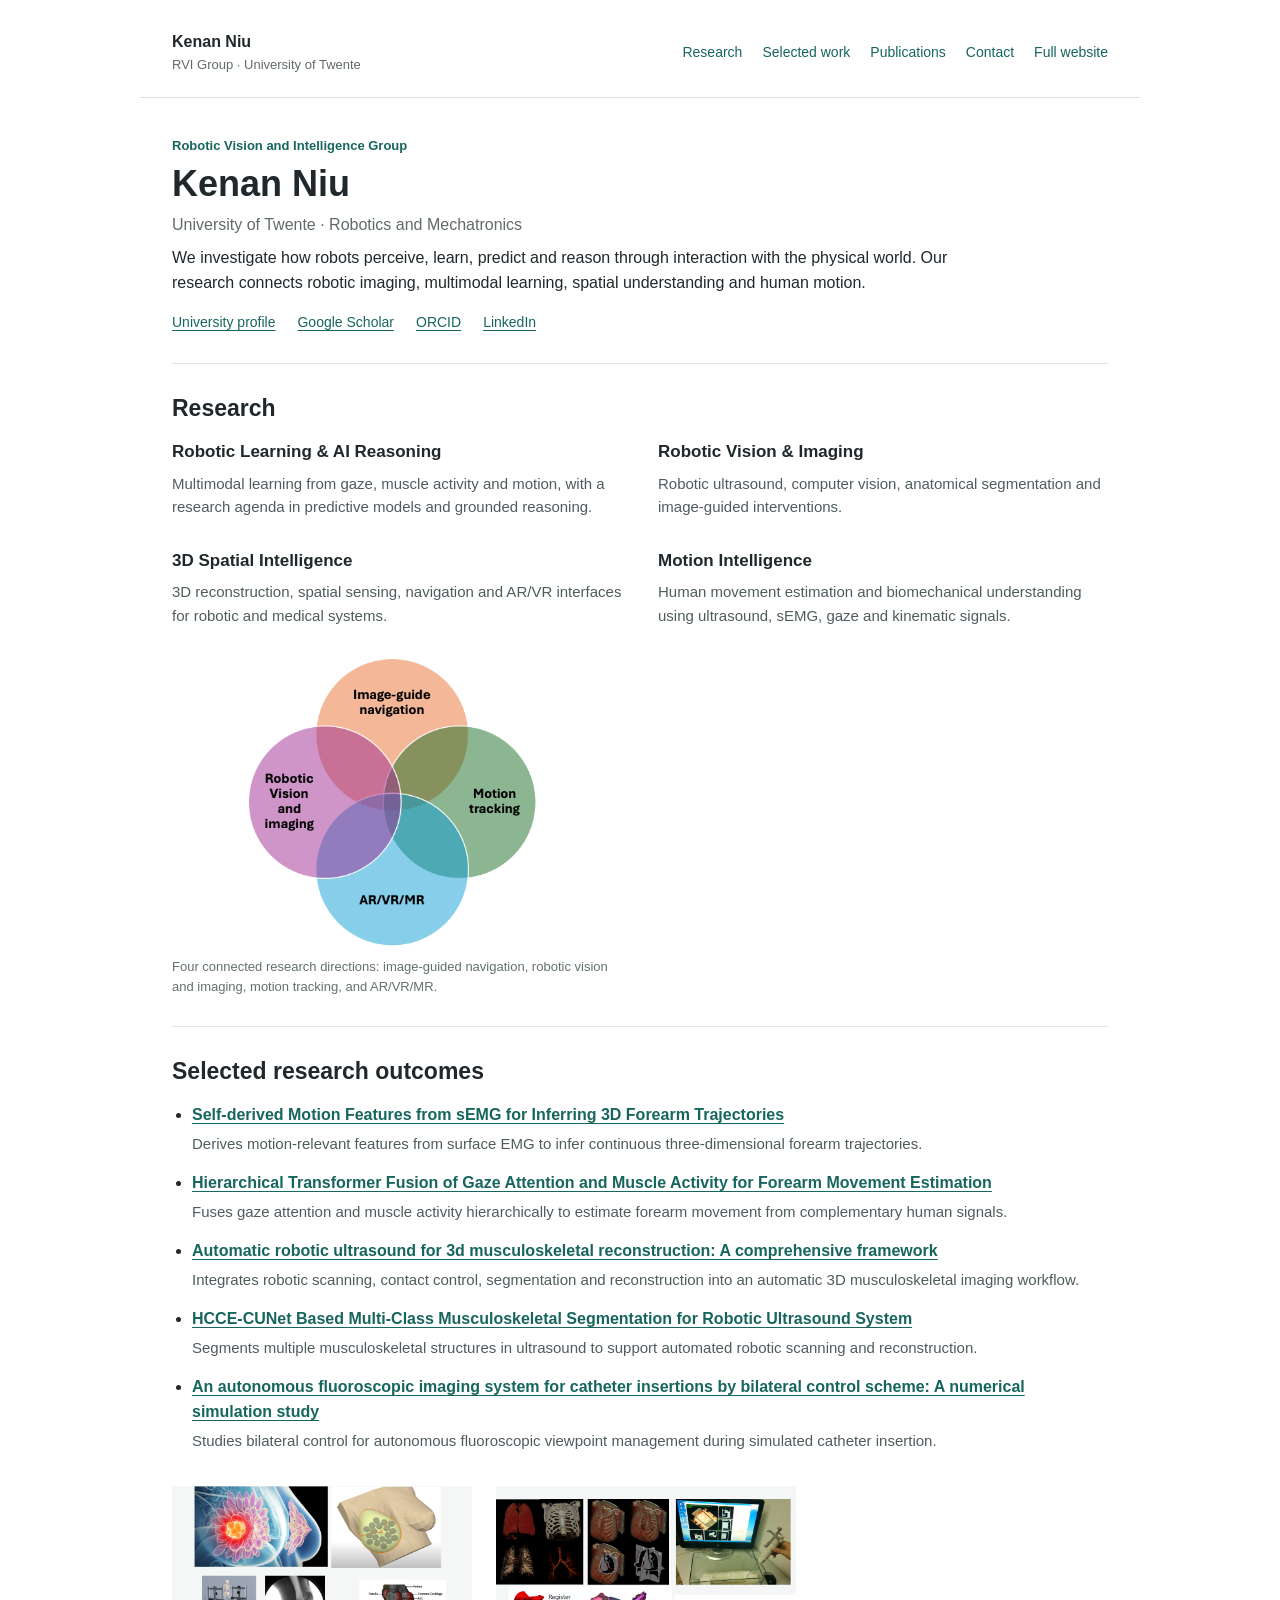
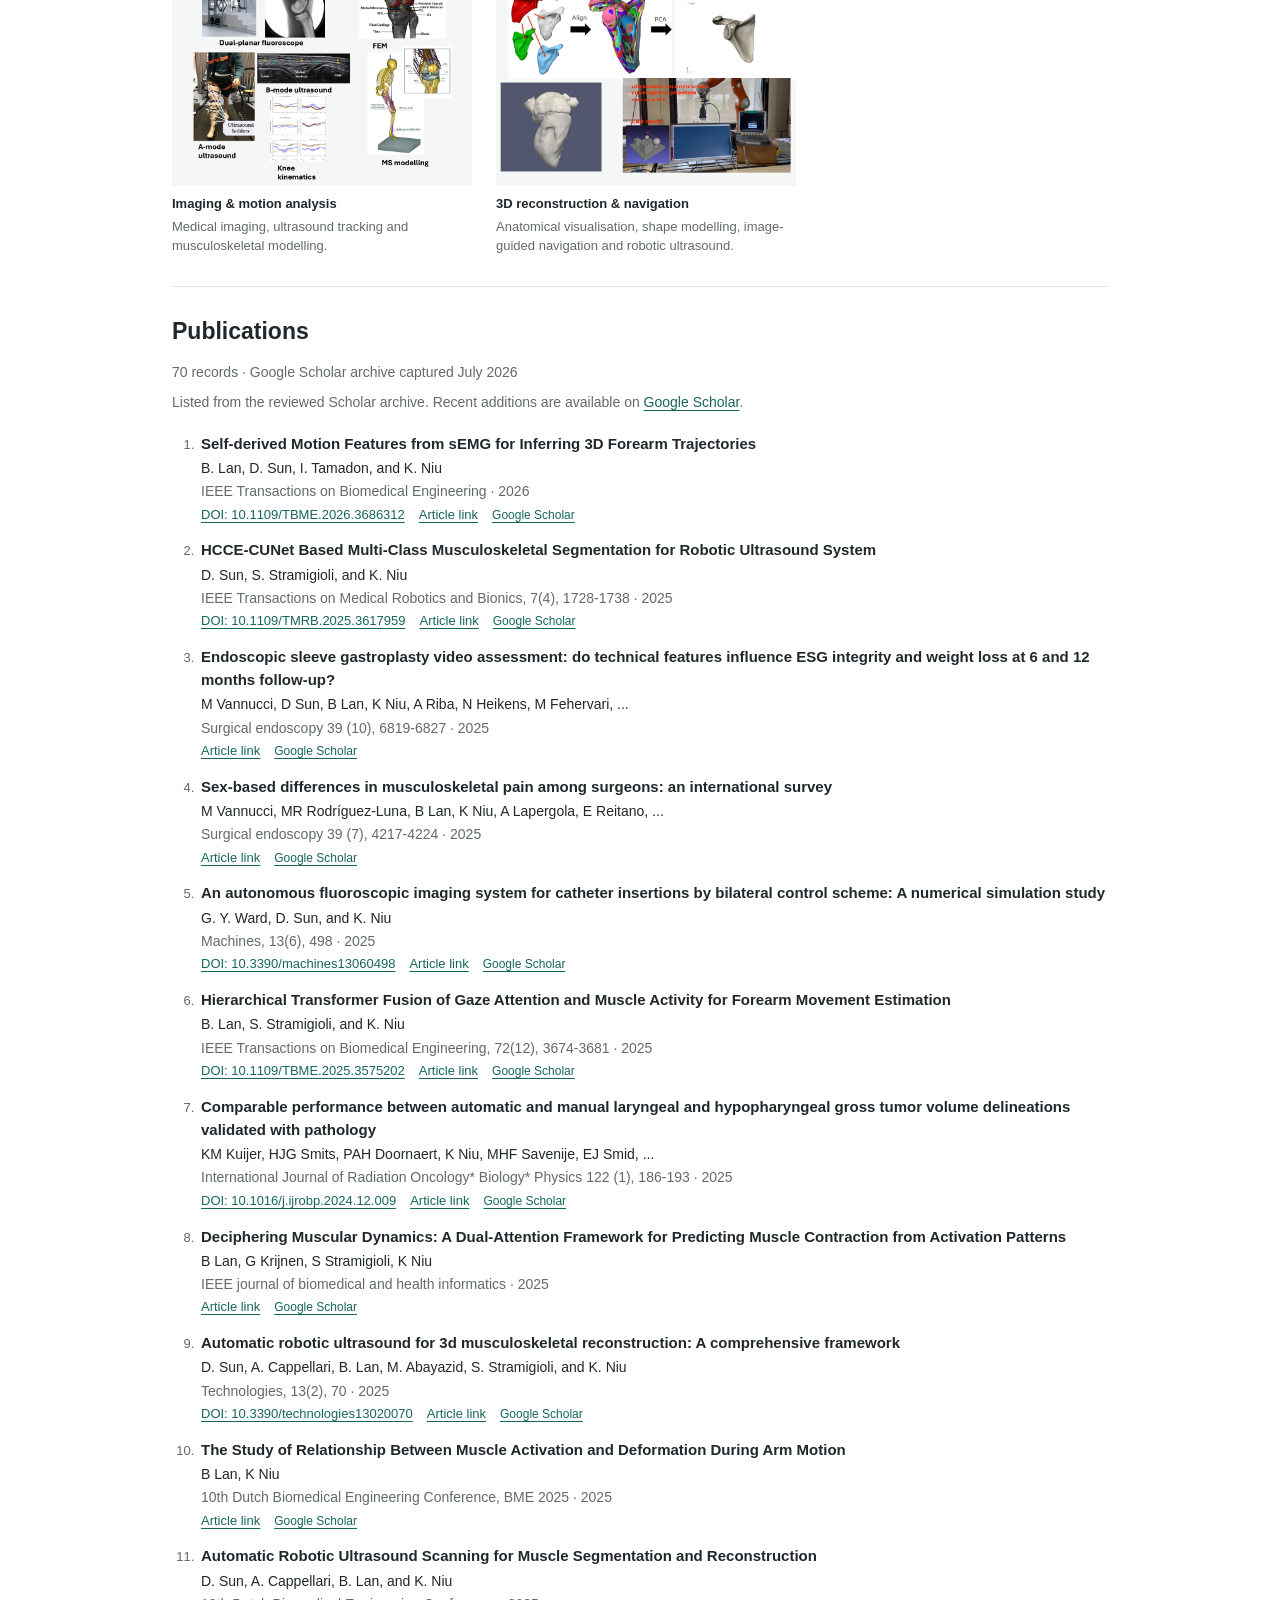
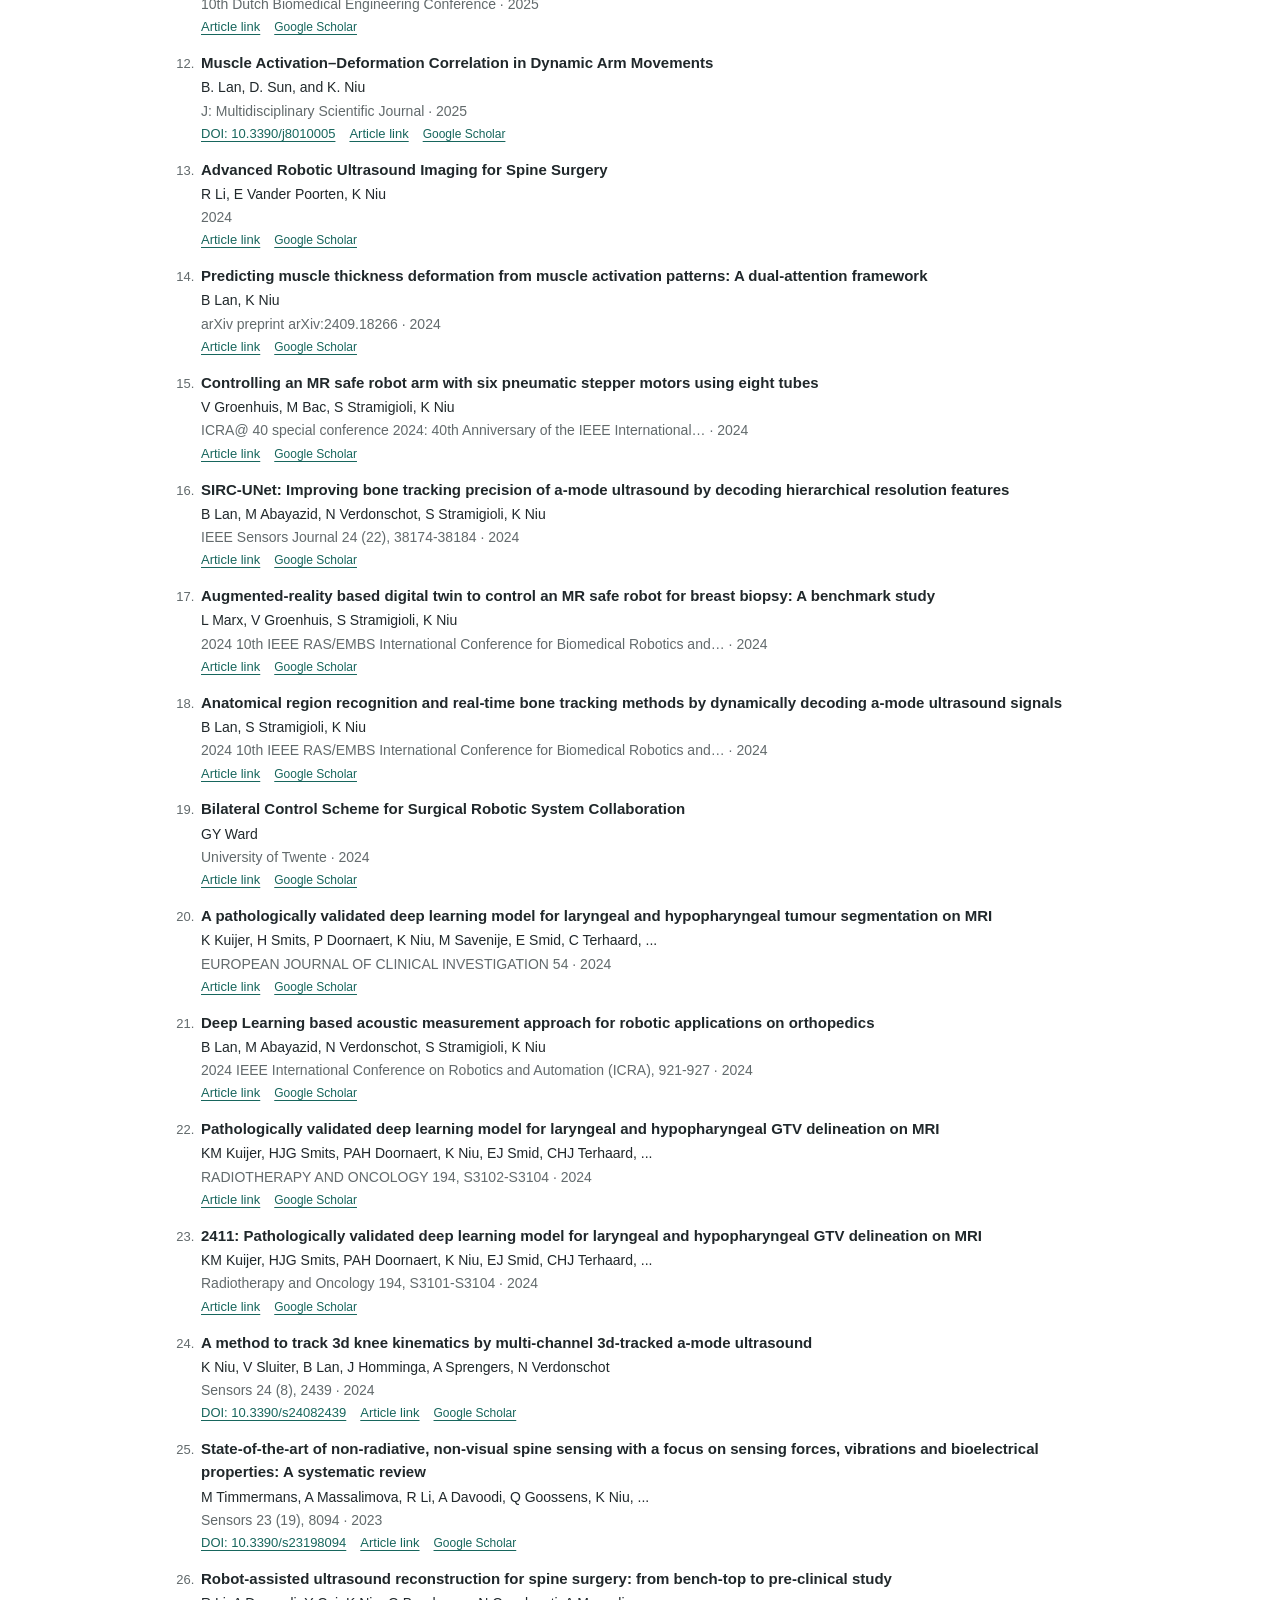
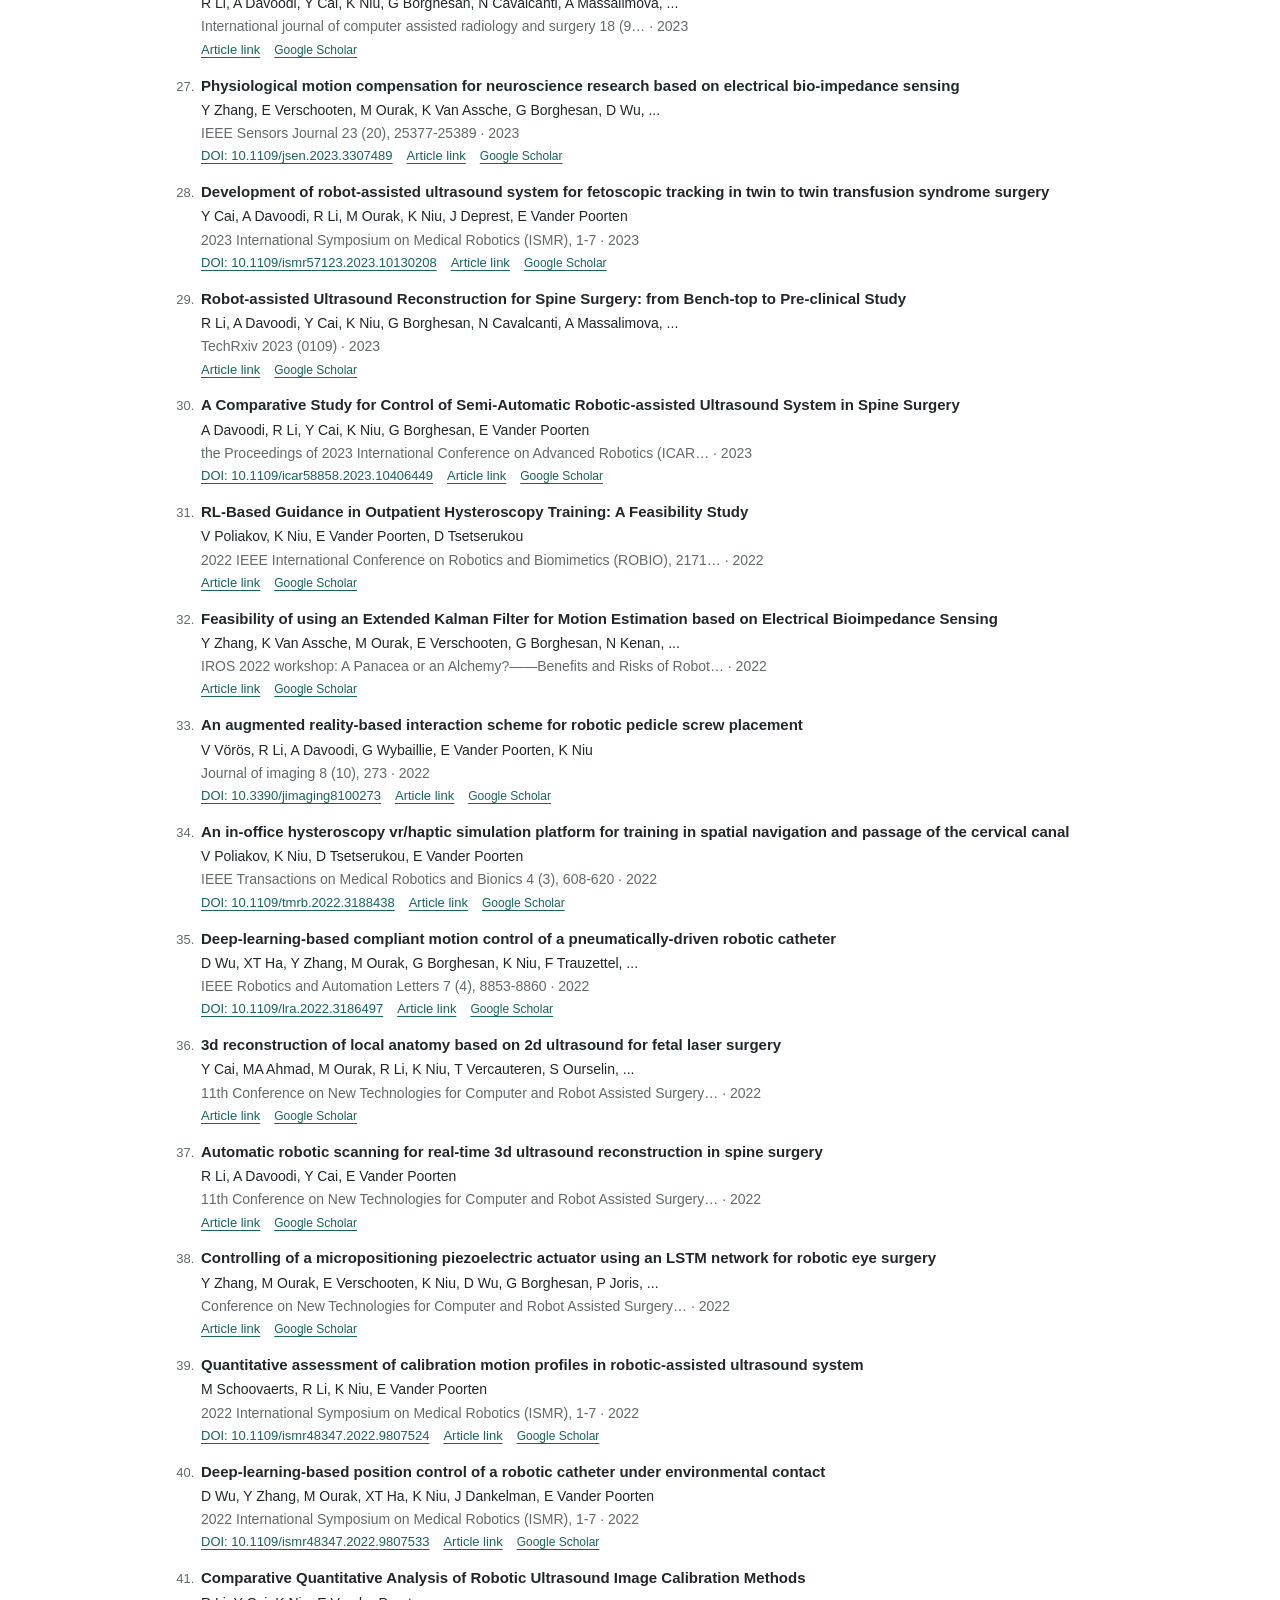
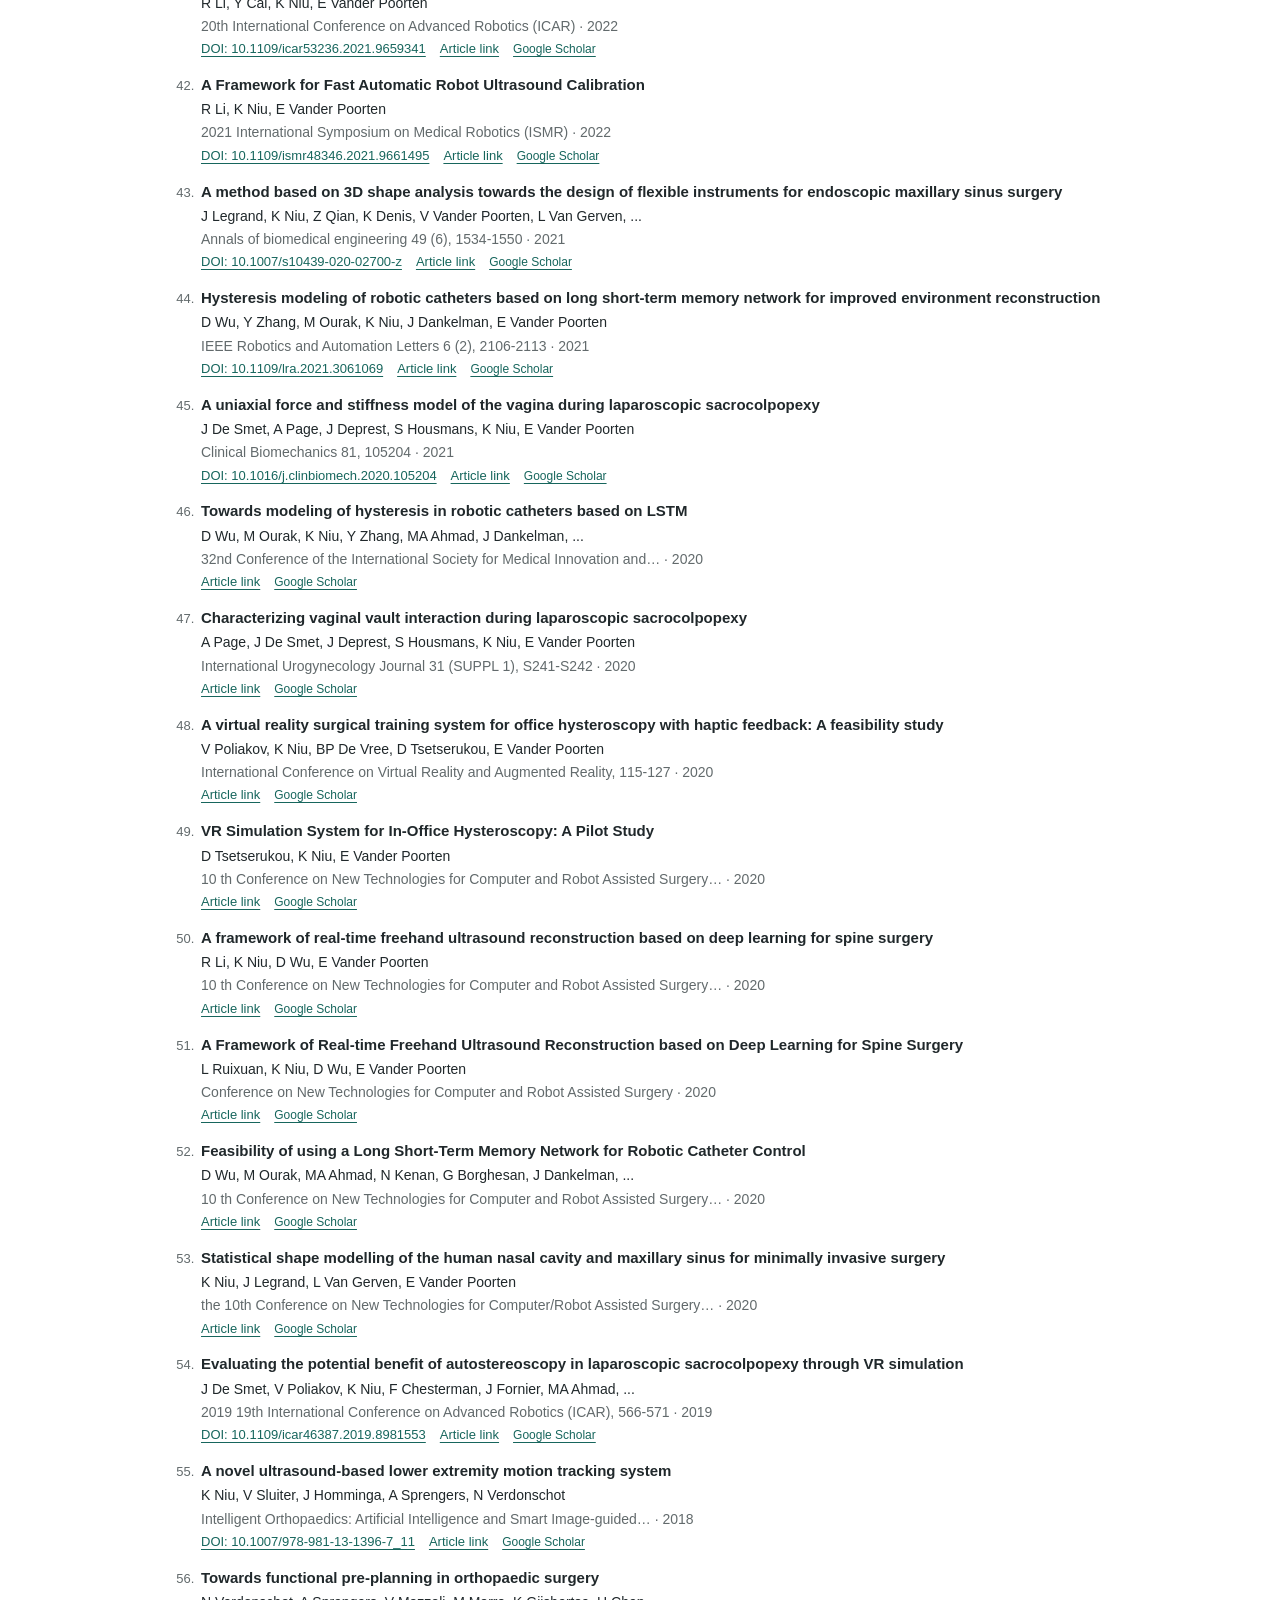
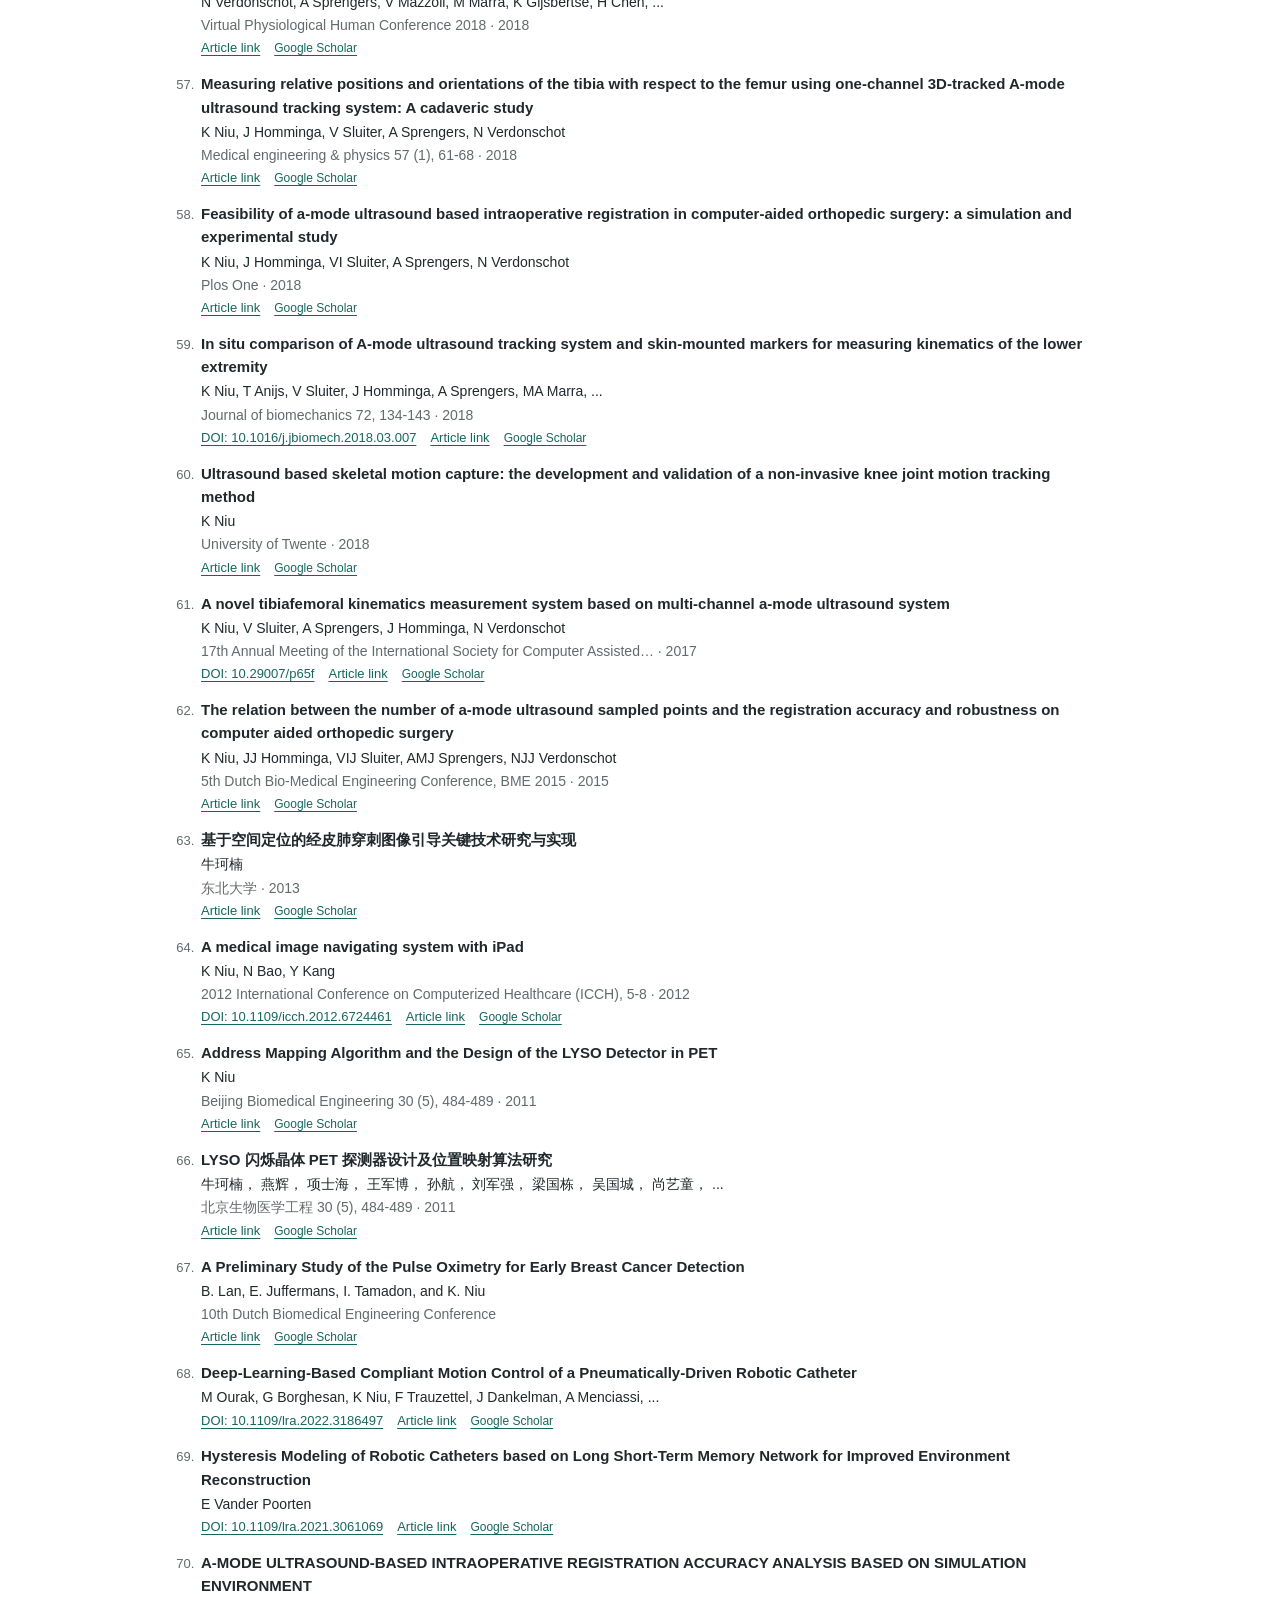
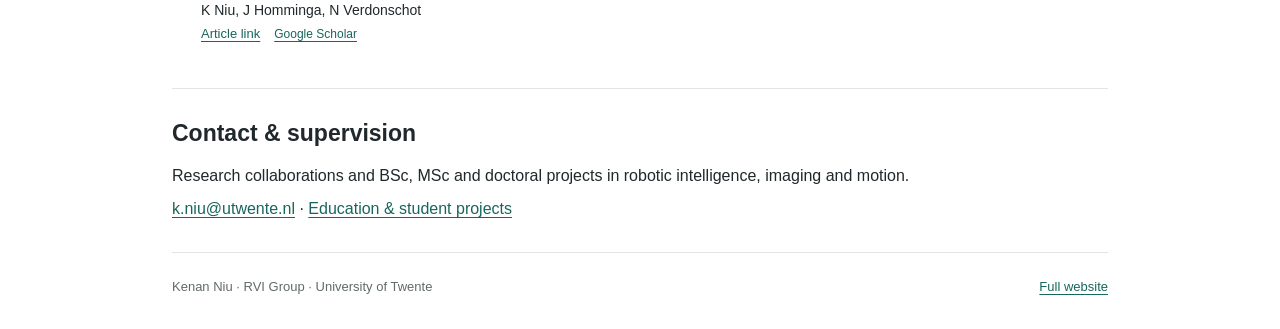
==== commit 4f1f83bf: "Simplify Scholar-order bibliography and compact research visuals" ====
--- a/simple/index.html
+++ b/simple/index.html
@@ -4,5 +4,5 @@
 <main id="main"><section class="intro"><p class="eyebrow">Robotic Vision and Intelligence Group</p><h1>Kenan Niu</h1><p class="affiliation">University of Twente · Robotics and Mechatronics</p><p>We investigate how robots perceive, learn, predict and reason through interaction with the physical world. Our research connects robotic imaging, multimodal learning, spatial understanding and human motion.</p><div class="profiles"><a href="https://people.utwente.nl/k.niu">University profile</a><a href="https://scholar.google.com/citations?user=mWEOPuMAAAAJ&amp;hl=en">Google Scholar</a><a href="https://orcid.org/0000-0002-5498-4311">ORCID</a><a href="https://www.linkedin.com/in/kenanniu/">LinkedIn</a></div></section>
 <section id="research"><h2>Research</h2><div class="directions"><article><h3>Robotic Learning & AI Reasoning</h3><p>Multimodal learning from gaze, muscle activity and motion, with a research agenda in predictive models and grounded reasoning.</p></article><article><h3>Robotic Vision & Imaging</h3><p>Robotic ultrasound, computer vision, anatomical segmentation and image-guided interventions.</p></article><article><h3>3D Spatial Intelligence</h3><p>3D reconstruction, spatial sensing, navigation and AR/VR interfaces for robotic and medical systems.</p></article><article><h3>Motion Intelligence</h3><p>Human movement estimation and biomechanical understanding using ultrasound, sEMG, gaze and kinematic signals.</p></article></div><figure class="research-image focus-diagram"><a href="images/research-directions.png"><img src="images/research-directions.png" width="1280" height="856" alt="Four overlapping research directions: image-guided navigation, robotic vision and imaging, motion tracking, and AR/VR/MR."></a><figcaption>Four connected research directions: image-guided navigation, robotic vision and imaging, motion tracking, and AR/VR/MR.</figcaption></figure></section>
 <section id="results"><h2>Selected research outcomes</h2><ul class="highlights"><li><a href="https://doi.org/10.1109/TBME.2026.3686312">Self-derived Motion Features from sEMG for Inferring 3D Forearm Trajectories</a><p>Derives motion-relevant features from surface EMG to infer continuous three-dimensional forearm trajectories.</p></li><li><a href="https://doi.org/10.1109/TBME.2025.3575202">Hierarchical Transformer Fusion of Gaze Attention and Muscle Activity for Forearm Movement Estimation</a><p>Fuses gaze attention and muscle activity hierarchically to estimate forearm movement from complementary human signals.</p></li><li><a href="https://doi.org/10.3390/technologies13020070">Automatic robotic ultrasound for 3d musculoskeletal reconstruction: A comprehensive framework</a><p>Integrates robotic scanning, contact control, segmentation and reconstruction into an automatic 3D musculoskeletal imaging workflow.</p></li><li><a href="https://doi.org/10.1109/TMRB.2025.3617959">HCCE-CUNet Based Multi-Class Musculoskeletal Segmentation for Robotic Ultrasound System</a><p>Segments multiple musculoskeletal structures in ultrasound to support automated robotic scanning and reconstruction.</p></li><li><a href="https://doi.org/10.3390/machines13060498">An autonomous fluoroscopic imaging system for catheter insertions by bilateral control scheme: A numerical simulation study</a><p>Studies bilateral control for autonomous fluoroscopic viewpoint management during simulated catheter insertion.</p></li></ul><div class="research-gallery"><figure><a href="images/imaging-motion-research.png"><img src="images/imaging-motion-research.png" width="825" height="930" loading="lazy" alt="Research montage of breast imaging, knee anatomy, fluoroscopy, ultrasound motion tracking and biomechanical modelling."></a><figcaption><strong>Imaging & motion analysis</strong><span>Medical imaging, ultrasound tracking and musculoskeletal modelling.</span></figcaption></figure><figure><a href="images/reconstruction-navigation-research.png"><img src="images/reconstruction-navigation-research.png" width="961" height="872" loading="lazy" alt="Research montage of anatomical volume rendering, tracked image-guided navigation, statistical shape modelling and robotic ultrasound reconstruction."></a><figcaption><strong>3D reconstruction & navigation</strong><span>Anatomical visualisation, shape modelling, image-guided navigation and robotic ultrasound.</span></figcaption></figure></div></section>
-<section id="publications"><div class="section-heading"><h2>Publications</h2><p>70 records · Google Scholar archive captured July 2026</p></div><p class="archive-note">Listed from the reviewed Scholar archive. Recent additions are available on <a href="https://scholar.google.com/citations?user=mWEOPuMAAAAJ&amp;hl=en&amp;sortby=pubdate">Google Scholar</a>.</p><section class="year-group"><h3>2026</h3><ol><li><a href="https://doi.org/10.1109/TBME.2026.3686312">Self-derived Motion Features from sEMG for Inferring 3D Forearm Trajectories</a><p>B. Lan, D. Sun, I. Tamadon, and K. Niu</p><p class="venue">IEEE Transactions on Biomedical Engineering · 2026</p><a class="source" href="https://scholar.google.com/citations?view_op=view_citation&amp;hl=en&amp;oe=ASCII&amp;user=mWEOPuMAAAAJ&amp;pagesize=100&amp;sortby=pubdate&amp;citation_for_view=mWEOPuMAAAAJ:70eg2SAEIzsC">Scholar record</a></li></ol></section><section class="year-group"><h3>2025</h3><ol><li><a href="https://doi.org/10.1109/TMRB.2025.3617959">HCCE-CUNet Based Multi-Class Musculoskeletal Segmentation for Robotic Ultrasound System</a><p>D. Sun, S. Stramigioli, and K. Niu</p><p class="venue">IEEE Transactions on Medical Robotics and Bionics, 7(4), 1728-1738 · 2025</p><a class="source" href="https://scholar.google.com/citations?view_op=view_citation&amp;hl=en&amp;oe=ASCII&amp;user=mWEOPuMAAAAJ&amp;pagesize=100&amp;sortby=pubdate&amp;citation_for_view=mWEOPuMAAAAJ:vV6vV6tmYwMC">Scholar record</a></li><li><a href="https://scholar.google.com/citations?view_op=view_citation&amp;hl=en&amp;oe=ASCII&amp;user=mWEOPuMAAAAJ&amp;pagesize=100&amp;sortby=pubdate&amp;citation_for_view=mWEOPuMAAAAJ:lSLTfruPkqcC">Endoscopic sleeve gastroplasty video assessment: do technical features influence ESG integrity and weight loss at 6 and 12 months follow-up?</a><p>M Vannucci, D Sun, B Lan, K Niu, A Riba, N Heikens, M Fehervari, ...</p><p class="venue">Surgical endoscopy 39 (10), 6819-6827 · 2025</p><a class="source" href="https://scholar.google.com/citations?view_op=view_citation&amp;hl=en&amp;oe=ASCII&amp;user=mWEOPuMAAAAJ&amp;pagesize=100&amp;sortby=pubdate&amp;citation_for_view=mWEOPuMAAAAJ:lSLTfruPkqcC">Scholar record</a></li><li><a href="https://scholar.google.com/citations?view_op=view_citation&amp;hl=en&amp;oe=ASCII&amp;user=mWEOPuMAAAAJ&amp;pagesize=100&amp;sortby=pubdate&amp;citation_for_view=mWEOPuMAAAAJ:ns9cj8rnVeAC">Sex-based differences in musculoskeletal pain among surgeons: an international survey</a><p>M Vannucci, MR Rodríguez-Luna, B Lan, K Niu, A Lapergola, E Reitano, ...</p><p class="venue">Surgical endoscopy 39 (7), 4217-4224 · 2025</p><a class="source" href="https://scholar.google.com/citations?view_op=view_citation&amp;hl=en&amp;oe=ASCII&amp;user=mWEOPuMAAAAJ&amp;pagesize=100&amp;sortby=pubdate&amp;citation_for_view=mWEOPuMAAAAJ:ns9cj8rnVeAC">Scholar record</a></li><li><a href="https://doi.org/10.3390/machines13060498">An autonomous fluoroscopic imaging system for catheter insertions by bilateral control scheme: A numerical simulation study</a><p>G. Y. Ward, D. Sun, and K. Niu</p><p class="venue">Machines, 13(6), 498 · 2025</p><a class="source" href="https://scholar.google.com/citations?view_op=view_citation&amp;hl=en&amp;oe=ASCII&amp;user=mWEOPuMAAAAJ&amp;pagesize=100&amp;sortby=pubdate&amp;citation_for_view=mWEOPuMAAAAJ:RYcK_YlVTxYC">Scholar record</a></li><li><a href="https://doi.org/10.1109/TBME.2025.3575202">Hierarchical Transformer Fusion of Gaze Attention and Muscle Activity for Forearm Movement Estimation</a><p>B. Lan, S. Stramigioli, and K. Niu</p><p class="venue">IEEE Transactions on Biomedical Engineering, 72(12), 3674-3681 · 2025</p><a class="source" href="https://scholar.google.com/citations?view_op=view_citation&amp;hl=en&amp;oe=ASCII&amp;user=mWEOPuMAAAAJ&amp;pagesize=100&amp;sortby=pubdate&amp;citation_for_view=mWEOPuMAAAAJ:RGFaLdJalmkC">Scholar record</a></li><li><a href="https://scholar.google.com/citations?view_op=view_citation&amp;hl=en&amp;oe=ASCII&amp;user=mWEOPuMAAAAJ&amp;pagesize=100&amp;sortby=pubdate&amp;citation_for_view=mWEOPuMAAAAJ:TFP_iSt0sucC">Comparable performance between automatic and manual laryngeal and hypopharyngeal gross tumor volume delineations validated with pathology</a><p>KM Kuijer, HJG Smits, PAH Doornaert, K Niu, MHF Savenije, EJ Smid, ...</p><p class="venue">International Journal of Radiation Oncology* Biology* Physics 122 (1), 186-193 · 2025</p><a class="source" href="https://scholar.google.com/citations?view_op=view_citation&amp;hl=en&amp;oe=ASCII&amp;user=mWEOPuMAAAAJ&amp;pagesize=100&amp;sortby=pubdate&amp;citation_for_view=mWEOPuMAAAAJ:TFP_iSt0sucC">Scholar record</a></li><li><a href="https://scholar.google.com/citations?view_op=view_citation&amp;hl=en&amp;oe=ASCII&amp;user=mWEOPuMAAAAJ&amp;pagesize=100&amp;sortby=pubdate&amp;citation_for_view=mWEOPuMAAAAJ:O3NaXMp0MMsC">Deciphering Muscular Dynamics: A Dual-Attention Framework for Predicting Muscle Contraction from Activation Patterns</a><p>B Lan, G Krijnen, S Stramigioli, K Niu</p><p class="venue">IEEE journal of biomedical and health informatics · 2025</p><a class="source" href="https://scholar.google.com/citations?view_op=view_citation&amp;hl=en&amp;oe=ASCII&amp;user=mWEOPuMAAAAJ&amp;pagesize=100&amp;sortby=pubdate&amp;citation_for_view=mWEOPuMAAAAJ:O3NaXMp0MMsC">Scholar record</a></li><li><a href="https://doi.org/10.3390/technologies13020070">Automatic robotic ultrasound for 3d musculoskeletal reconstruction: A comprehensive framework</a><p>D. Sun, A. Cappellari, B. Lan, M. Abayazid, S. Stramigioli, and K. Niu</p><p class="venue">Technologies, 13(2), 70 · 2025</p><a class="source" href="https://scholar.google.com/citations?view_op=view_citation&amp;hl=en&amp;oe=ASCII&amp;user=mWEOPuMAAAAJ&amp;pagesize=100&amp;sortby=pubdate&amp;citation_for_view=mWEOPuMAAAAJ:blknAaTinKkC">Scholar record</a></li><li><a href="https://scholar.google.com/citations?view_op=view_citation&amp;hl=en&amp;oe=ASCII&amp;user=mWEOPuMAAAAJ&amp;pagesize=100&amp;sortby=pubdate&amp;citation_for_view=mWEOPuMAAAAJ:GnPB-g6toBAC">The Study of Relationship Between Muscle Activation and Deformation During Arm Motion</a><p>B Lan, K Niu</p><p class="venue">10th Dutch Biomedical Engineering Conference, BME 2025 · 2025</p><a class="source" href="https://scholar.google.com/citations?view_op=view_citation&amp;hl=en&amp;oe=ASCII&amp;user=mWEOPuMAAAAJ&amp;pagesize=100&amp;sortby=pubdate&amp;citation_for_view=mWEOPuMAAAAJ:GnPB-g6toBAC">Scholar record</a></li><li><a href="https://research.utwente.nl/en/publications/automatic-robotic-ultrasound-scanning-for-muscle-segmentation-and/">Automatic Robotic Ultrasound Scanning for Muscle Segmentation and Reconstruction</a><p>D. Sun, A. Cappellari, B. Lan, and K. Niu</p><p class="venue">10th Dutch Biomedical Engineering Conference · 2025</p><a class="source" href="https://scholar.google.com/citations?view_op=view_citation&amp;hl=en&amp;oe=ASCII&amp;user=mWEOPuMAAAAJ&amp;pagesize=100&amp;sortby=pubdate&amp;citation_for_view=mWEOPuMAAAAJ:BqipwSGYUEgC">Scholar record</a></li><li><a href="https://scholar.google.com/citations?view_op=view_citation&amp;hl=en&amp;oe=ASCII&amp;user=mWEOPuMAAAAJ&amp;pagesize=100&amp;sortby=pubdate&amp;citation_for_view=mWEOPuMAAAAJ:JV2RwH3_ST0C">Muscle Activation–Deformation Correlation in Dynamic Arm Movements</a><p>B. Lan, D. Sun, and K. Niu</p><p class="venue">J: Multidisciplinary Scientific Journal · 2025</p><a class="source" href="https://scholar.google.com/citations?view_op=view_citation&amp;hl=en&amp;oe=ASCII&amp;user=mWEOPuMAAAAJ&amp;pagesize=100&amp;sortby=pubdate&amp;citation_for_view=mWEOPuMAAAAJ:JV2RwH3_ST0C">Scholar record</a></li></ol></section><section class="year-group"><h3>2024</h3><ol><li><a href="https://scholar.google.com/citations?view_op=view_citation&amp;hl=en&amp;oe=ASCII&amp;user=mWEOPuMAAAAJ&amp;pagesize=100&amp;sortby=pubdate&amp;citation_for_view=mWEOPuMAAAAJ:iH-uZ7U-co4C">Advanced Robotic Ultrasound Imaging for Spine Surgery</a><p>R Li, E Vander Poorten, K Niu</p><p class="venue">2024</p><a class="source" href="https://scholar.google.com/citations?view_op=view_citation&amp;hl=en&amp;oe=ASCII&amp;user=mWEOPuMAAAAJ&amp;pagesize=100&amp;sortby=pubdate&amp;citation_for_view=mWEOPuMAAAAJ:iH-uZ7U-co4C">Scholar record</a></li><li><a href="https://scholar.google.com/citations?view_op=view_citation&amp;hl=en&amp;oe=ASCII&amp;user=mWEOPuMAAAAJ&amp;pagesize=100&amp;sortby=pubdate&amp;citation_for_view=mWEOPuMAAAAJ:j3f4tGmQtD8C">Predicting muscle thickness deformation from muscle activation patterns: A dual-attention framework</a><p>B Lan, K Niu</p><p class="venue">arXiv preprint arXiv:2409.18266 · 2024</p><a class="source" href="https://scholar.google.com/citations?view_op=view_citation&amp;hl=en&amp;oe=ASCII&amp;user=mWEOPuMAAAAJ&amp;pagesize=100&amp;sortby=pubdate&amp;citation_for_view=mWEOPuMAAAAJ:j3f4tGmQtD8C">Scholar record</a></li><li><a href="https://scholar.google.com/citations?view_op=view_citation&amp;hl=en&amp;oe=ASCII&amp;user=mWEOPuMAAAAJ&amp;pagesize=100&amp;sortby=pubdate&amp;citation_for_view=mWEOPuMAAAAJ:k_IJM867U9cC">Controlling an MR safe robot arm with six pneumatic stepper motors using eight tubes</a><p>V Groenhuis, M Bac, S Stramigioli, K Niu</p><p class="venue">ICRA@ 40 special conference 2024: 40th Anniversary of the IEEE International… · 2024</p><a class="source" href="https://scholar.google.com/citations?view_op=view_citation&amp;hl=en&amp;oe=ASCII&amp;user=mWEOPuMAAAAJ&amp;pagesize=100&amp;sortby=pubdate&amp;citation_for_view=mWEOPuMAAAAJ:k_IJM867U9cC">Scholar record</a></li><li><a href="https://scholar.google.com/citations?view_op=view_citation&amp;hl=en&amp;oe=ASCII&amp;user=mWEOPuMAAAAJ&amp;pagesize=100&amp;sortby=pubdate&amp;citation_for_view=mWEOPuMAAAAJ:4JMBOYKVnBMC">SIRC-UNet: Improving bone tracking precision of a-mode ultrasound by decoding hierarchical resolution features</a><p>B Lan, M Abayazid, N Verdonschot, S Stramigioli, K Niu</p><p class="venue">IEEE Sensors Journal 24 (22), 38174-38184 · 2024</p><a class="source" href="https://scholar.google.com/citations?view_op=view_citation&amp;hl=en&amp;oe=ASCII&amp;user=mWEOPuMAAAAJ&amp;pagesize=100&amp;sortby=pubdate&amp;citation_for_view=mWEOPuMAAAAJ:4JMBOYKVnBMC">Scholar record</a></li><li><a href="https://scholar.google.com/citations?view_op=view_citation&amp;hl=en&amp;oe=ASCII&amp;user=mWEOPuMAAAAJ&amp;pagesize=100&amp;sortby=pubdate&amp;citation_for_view=mWEOPuMAAAAJ:r0BpntZqJG4C">Augmented-reality based digital twin to control an MR safe robot for breast biopsy: A benchmark study</a><p>L Marx, V Groenhuis, S Stramigioli, K Niu</p><p class="venue">2024 10th IEEE RAS/EMBS International Conference for Biomedical Robotics and… · 2024</p><a class="source" href="https://scholar.google.com/citations?view_op=view_citation&amp;hl=en&amp;oe=ASCII&amp;user=mWEOPuMAAAAJ&amp;pagesize=100&amp;sortby=pubdate&amp;citation_for_view=mWEOPuMAAAAJ:r0BpntZqJG4C">Scholar record</a></li><li><a href="https://scholar.google.com/citations?view_op=view_citation&amp;hl=en&amp;oe=ASCII&amp;user=mWEOPuMAAAAJ&amp;pagesize=100&amp;sortby=pubdate&amp;citation_for_view=mWEOPuMAAAAJ:RHpTSmoSYBkC">Anatomical region recognition and real-time bone tracking methods by dynamically decoding a-mode ultrasound signals</a><p>B Lan, S Stramigioli, K Niu</p><p class="venue">2024 10th IEEE RAS/EMBS International Conference for Biomedical Robotics and… · 2024</p><a class="source" href="https://scholar.google.com/citations?view_op=view_citation&amp;hl=en&amp;oe=ASCII&amp;user=mWEOPuMAAAAJ&amp;pagesize=100&amp;sortby=pubdate&amp;citation_for_view=mWEOPuMAAAAJ:RHpTSmoSYBkC">Scholar record</a></li><li><a href="https://scholar.google.com/citations?view_op=view_citation&amp;hl=en&amp;oe=ASCII&amp;user=mWEOPuMAAAAJ&amp;pagesize=100&amp;sortby=pubdate&amp;citation_for_view=mWEOPuMAAAAJ:J_g5lzvAfSwC">Bilateral Control Scheme for Surgical Robotic System Collaboration</a><p>GY Ward</p><p class="venue">University of Twente · 2024</p><a class="source" href="https://scholar.google.com/citations?view_op=view_citation&amp;hl=en&amp;oe=ASCII&amp;user=mWEOPuMAAAAJ&amp;pagesize=100&amp;sortby=pubdate&amp;citation_for_view=mWEOPuMAAAAJ:J_g5lzvAfSwC">Scholar record</a></li><li><a href="https://scholar.google.com/citations?view_op=view_citation&amp;hl=en&amp;oe=ASCII&amp;user=mWEOPuMAAAAJ&amp;pagesize=100&amp;sortby=pubdate&amp;citation_for_view=mWEOPuMAAAAJ:maZDTaKrznsC">A pathologically validated deep learning model for laryngeal and hypopharyngeal tumour segmentation on MRI</a><p>K Kuijer, H Smits, P Doornaert, K Niu, M Savenije, E Smid, C Terhaard, ...</p><p class="venue">EUROPEAN JOURNAL OF CLINICAL INVESTIGATION 54 · 2024</p><a class="source" href="https://scholar.google.com/citations?view_op=view_citation&amp;hl=en&amp;oe=ASCII&amp;user=mWEOPuMAAAAJ&amp;pagesize=100&amp;sortby=pubdate&amp;citation_for_view=mWEOPuMAAAAJ:maZDTaKrznsC">Scholar record</a></li><li><a href="https://scholar.google.com/citations?view_op=view_citation&amp;hl=en&amp;oe=ASCII&amp;user=mWEOPuMAAAAJ&amp;pagesize=100&amp;sortby=pubdate&amp;citation_for_view=mWEOPuMAAAAJ:e5wmG9Sq2KIC">Deep Learning based acoustic measurement approach for robotic applications on orthopedics</a><p>B Lan, M Abayazid, N Verdonschot, S Stramigioli, K Niu</p><p class="venue">2024 IEEE International Conference on Robotics and Automation (ICRA), 921-927 · 2024</p><a class="source" href="https://scholar.google.com/citations?view_op=view_citation&amp;hl=en&amp;oe=ASCII&amp;user=mWEOPuMAAAAJ&amp;pagesize=100&amp;sortby=pubdate&amp;citation_for_view=mWEOPuMAAAAJ:e5wmG9Sq2KIC">Scholar record</a></li><li><a href="https://scholar.google.com/citations?view_op=view_citation&amp;hl=en&amp;oe=ASCII&amp;user=mWEOPuMAAAAJ&amp;pagesize=100&amp;sortby=pubdate&amp;citation_for_view=mWEOPuMAAAAJ:M3NEmzRMIkIC">Pathologically validated deep learning model for laryngeal and hypopharyngeal GTV delineation on MRI</a><p>KM Kuijer, HJG Smits, PAH Doornaert, K Niu, EJ Smid, CHJ Terhaard, ...</p><p class="venue">RADIOTHERAPY AND ONCOLOGY 194, S3102-S3104 · 2024</p><a class="source" href="https://scholar.google.com/citations?view_op=view_citation&amp;hl=en&amp;oe=ASCII&amp;user=mWEOPuMAAAAJ&amp;pagesize=100&amp;sortby=pubdate&amp;citation_for_view=mWEOPuMAAAAJ:M3NEmzRMIkIC">Scholar record</a></li><li><a href="https://scholar.google.com/citations?view_op=view_citation&amp;hl=en&amp;oe=ASCII&amp;user=mWEOPuMAAAAJ&amp;pagesize=100&amp;sortby=pubdate&amp;citation_for_view=mWEOPuMAAAAJ:isC4tDSrTZIC">2411: Pathologically validated deep learning model for laryngeal and hypopharyngeal GTV delineation on MRI</a><p>KM Kuijer, HJG Smits, PAH Doornaert, K Niu, EJ Smid, CHJ Terhaard, ...</p><p class="venue">Radiotherapy and Oncology 194, S3101-S3104 · 2024</p><a class="source" href="https://scholar.google.com/citations?view_op=view_citation&amp;hl=en&amp;oe=ASCII&amp;user=mWEOPuMAAAAJ&amp;pagesize=100&amp;sortby=pubdate&amp;citation_for_view=mWEOPuMAAAAJ:isC4tDSrTZIC">Scholar record</a></li><li><a href="https://scholar.google.com/citations?view_op=view_citation&amp;hl=en&amp;oe=ASCII&amp;user=mWEOPuMAAAAJ&amp;pagesize=100&amp;sortby=pubdate&amp;citation_for_view=mWEOPuMAAAAJ:_Qo2XoVZTnwC">A method to track 3d knee kinematics by multi-channel 3d-tracked a-mode ultrasound</a><p>K Niu, V Sluiter, B Lan, J Homminga, A Sprengers, N Verdonschot</p><p class="venue">Sensors 24 (8), 2439 · 2024</p><a class="source" href="https://scholar.google.com/citations?view_op=view_citation&amp;hl=en&amp;oe=ASCII&amp;user=mWEOPuMAAAAJ&amp;pagesize=100&amp;sortby=pubdate&amp;citation_for_view=mWEOPuMAAAAJ:_Qo2XoVZTnwC">Scholar record</a></li></ol></section><section class="year-group"><h3>2023</h3><ol><li><a href="https://scholar.google.com/citations?view_op=view_citation&amp;hl=en&amp;oe=ASCII&amp;user=mWEOPuMAAAAJ&amp;pagesize=100&amp;sortby=pubdate&amp;citation_for_view=mWEOPuMAAAAJ:HDshCWvjkbEC">State-of-the-art of non-radiative, non-visual spine sensing with a focus on sensing forces, vibrations and bioelectrical properties: A systematic review</a><p>M Timmermans, A Massalimova, R Li, A Davoodi, Q Goossens, K Niu, ...</p><p class="venue">Sensors 23 (19), 8094 · 2023</p><a class="source" href="https://scholar.google.com/citations?view_op=view_citation&amp;hl=en&amp;oe=ASCII&amp;user=mWEOPuMAAAAJ&amp;pagesize=100&amp;sortby=pubdate&amp;citation_for_view=mWEOPuMAAAAJ:HDshCWvjkbEC">Scholar record</a></li><li><a href="https://scholar.google.com/citations?view_op=view_citation&amp;hl=en&amp;oe=ASCII&amp;user=mWEOPuMAAAAJ&amp;pagesize=100&amp;sortby=pubdate&amp;citation_for_view=mWEOPuMAAAAJ:qUcmZB5y_30C">Robot-assisted ultrasound reconstruction for spine surgery: from bench-top to pre-clinical study</a><p>R Li, A Davoodi, Y Cai, K Niu, G Borghesan, N Cavalcanti, A Massalimova, ...</p><p class="venue">International journal of computer assisted radiology and surgery 18 (9… · 2023</p><a class="source" href="https://scholar.google.com/citations?view_op=view_citation&amp;hl=en&amp;oe=ASCII&amp;user=mWEOPuMAAAAJ&amp;pagesize=100&amp;sortby=pubdate&amp;citation_for_view=mWEOPuMAAAAJ:qUcmZB5y_30C">Scholar record</a></li><li><a href="https://scholar.google.com/citations?view_op=view_citation&amp;hl=en&amp;oe=ASCII&amp;user=mWEOPuMAAAAJ&amp;pagesize=100&amp;sortby=pubdate&amp;citation_for_view=mWEOPuMAAAAJ:mB3voiENLucC">Physiological motion compensation for neuroscience research based on electrical bio-impedance sensing</a><p>Y Zhang, E Verschooten, M Ourak, K Van Assche, G Borghesan, D Wu, ...</p><p class="venue">IEEE Sensors Journal 23 (20), 25377-25389 · 2023</p><a class="source" href="https://scholar.google.com/citations?view_op=view_citation&amp;hl=en&amp;oe=ASCII&amp;user=mWEOPuMAAAAJ&amp;pagesize=100&amp;sortby=pubdate&amp;citation_for_view=mWEOPuMAAAAJ:mB3voiENLucC">Scholar record</a></li><li><a href="https://scholar.google.com/citations?view_op=view_citation&amp;hl=en&amp;oe=ASCII&amp;user=mWEOPuMAAAAJ&amp;pagesize=100&amp;sortby=pubdate&amp;citation_for_view=mWEOPuMAAAAJ:hFOr9nPyWt4C">Development of robot-assisted ultrasound system for fetoscopic tracking in twin to twin transfusion syndrome surgery</a><p>Y Cai, A Davoodi, R Li, M Ourak, K Niu, J Deprest, E Vander Poorten</p><p class="venue">2023 International Symposium on Medical Robotics (ISMR), 1-7 · 2023</p><a class="source" href="https://scholar.google.com/citations?view_op=view_citation&amp;hl=en&amp;oe=ASCII&amp;user=mWEOPuMAAAAJ&amp;pagesize=100&amp;sortby=pubdate&amp;citation_for_view=mWEOPuMAAAAJ:hFOr9nPyWt4C">Scholar record</a></li><li><a href="https://scholar.google.com/citations?view_op=view_citation&amp;hl=en&amp;oe=ASCII&amp;user=mWEOPuMAAAAJ&amp;pagesize=100&amp;sortby=pubdate&amp;citation_for_view=mWEOPuMAAAAJ:35N4QoGY0k4C">Robot-assisted Ultrasound Reconstruction for Spine Surgery: from Bench-top to Pre-clinical Study</a><p>R Li, A Davoodi, Y Cai, K Niu, G Borghesan, N Cavalcanti, A Massalimova, ...</p><p class="venue">TechRxiv 2023 (0109) · 2023</p><a class="source" href="https://scholar.google.com/citations?view_op=view_citation&amp;hl=en&amp;oe=ASCII&amp;user=mWEOPuMAAAAJ&amp;pagesize=100&amp;sortby=pubdate&amp;citation_for_view=mWEOPuMAAAAJ:35N4QoGY0k4C">Scholar record</a></li><li><a href="https://scholar.google.com/citations?view_op=view_citation&amp;hl=en&amp;oe=ASCII&amp;user=mWEOPuMAAAAJ&amp;pagesize=100&amp;sortby=pubdate&amp;citation_for_view=mWEOPuMAAAAJ:TQgYirikUcIC">A Comparative Study for Control of Semi-Automatic Robotic-assisted Ultrasound System in Spine Surgery</a><p>A Davoodi, R Li, Y Cai, K Niu, G Borghesan, E Vander Poorten</p><p class="venue">the Proceedings of 2023 International Conference on Advanced Robotics (ICAR… · 2023</p><a class="source" href="https://scholar.google.com/citations?view_op=view_citation&amp;hl=en&amp;oe=ASCII&amp;user=mWEOPuMAAAAJ&amp;pagesize=100&amp;sortby=pubdate&amp;citation_for_view=mWEOPuMAAAAJ:TQgYirikUcIC">Scholar record</a></li></ol></section><section class="year-group"><h3>2022</h3><ol><li><a href="https://scholar.google.com/citations?view_op=view_citation&amp;hl=en&amp;oe=ASCII&amp;user=mWEOPuMAAAAJ&amp;pagesize=100&amp;sortby=pubdate&amp;citation_for_view=mWEOPuMAAAAJ:ZeXyd9-uunAC">RL-Based Guidance in Outpatient Hysteroscopy Training: A Feasibility Study</a><p>V Poliakov, K Niu, E Vander Poorten, D Tsetserukou</p><p class="venue">2022 IEEE International Conference on Robotics and Biomimetics (ROBIO), 2171… · 2022</p><a class="source" href="https://scholar.google.com/citations?view_op=view_citation&amp;hl=en&amp;oe=ASCII&amp;user=mWEOPuMAAAAJ&amp;pagesize=100&amp;sortby=pubdate&amp;citation_for_view=mWEOPuMAAAAJ:ZeXyd9-uunAC">Scholar record</a></li><li><a href="https://scholar.google.com/citations?view_op=view_citation&amp;hl=en&amp;oe=ASCII&amp;user=mWEOPuMAAAAJ&amp;pagesize=100&amp;sortby=pubdate&amp;citation_for_view=mWEOPuMAAAAJ:IWHjjKOFINEC">Feasibility of using an Extended Kalman Filter for Motion Estimation based on Electrical Bioimpedance Sensing</a><p>Y Zhang, K Van Assche, M Ourak, E Verschooten, G Borghesan, N Kenan, ...</p><p class="venue">IROS 2022 workshop: A Panacea or an Alchemy?——Benefits and Risks of Robot… · 2022</p><a class="source" href="https://scholar.google.com/citations?view_op=view_citation&amp;hl=en&amp;oe=ASCII&amp;user=mWEOPuMAAAAJ&amp;pagesize=100&amp;sortby=pubdate&amp;citation_for_view=mWEOPuMAAAAJ:IWHjjKOFINEC">Scholar record</a></li><li><a href="https://scholar.google.com/citations?view_op=view_citation&amp;hl=en&amp;oe=ASCII&amp;user=mWEOPuMAAAAJ&amp;pagesize=100&amp;sortby=pubdate&amp;citation_for_view=mWEOPuMAAAAJ:7PzlFSSx8tAC">An augmented reality-based interaction scheme for robotic pedicle screw placement</a><p>V Vörös, R Li, A Davoodi, G Wybaillie, E Vander Poorten, K Niu</p><p class="venue">Journal of imaging 8 (10), 273 · 2022</p><a class="source" href="https://scholar.google.com/citations?view_op=view_citation&amp;hl=en&amp;oe=ASCII&amp;user=mWEOPuMAAAAJ&amp;pagesize=100&amp;sortby=pubdate&amp;citation_for_view=mWEOPuMAAAAJ:7PzlFSSx8tAC">Scholar record</a></li><li><a href="https://scholar.google.com/citations?view_op=view_citation&amp;hl=en&amp;oe=ASCII&amp;user=mWEOPuMAAAAJ&amp;pagesize=100&amp;sortby=pubdate&amp;citation_for_view=mWEOPuMAAAAJ:QIV2ME_5wuYC">An in-office hysteroscopy vr/haptic simulation platform for training in spatial navigation and passage of the cervical canal</a><p>V Poliakov, K Niu, D Tsetserukou, E Vander Poorten</p><p class="venue">IEEE Transactions on Medical Robotics and Bionics 4 (3), 608-620 · 2022</p><a class="source" href="https://scholar.google.com/citations?view_op=view_citation&amp;hl=en&amp;oe=ASCII&amp;user=mWEOPuMAAAAJ&amp;pagesize=100&amp;sortby=pubdate&amp;citation_for_view=mWEOPuMAAAAJ:QIV2ME_5wuYC">Scholar record</a></li><li><a href="https://scholar.google.com/citations?view_op=view_citation&amp;hl=en&amp;oe=ASCII&amp;user=mWEOPuMAAAAJ&amp;pagesize=100&amp;sortby=pubdate&amp;citation_for_view=mWEOPuMAAAAJ:mVmsd5A6BfQC">Deep-learning-based compliant motion control of a pneumatically-driven robotic catheter</a><p>D Wu, XT Ha, Y Zhang, M Ourak, G Borghesan, K Niu, F Trauzettel, ...</p><p class="venue">IEEE Robotics and Automation Letters 7 (4), 8853-8860 · 2022</p><a class="source" href="https://scholar.google.com/citations?view_op=view_citation&amp;hl=en&amp;oe=ASCII&amp;user=mWEOPuMAAAAJ&amp;pagesize=100&amp;sortby=pubdate&amp;citation_for_view=mWEOPuMAAAAJ:mVmsd5A6BfQC">Scholar record</a></li><li><a href="https://scholar.google.com/citations?view_op=view_citation&amp;hl=en&amp;oe=ASCII&amp;user=mWEOPuMAAAAJ&amp;pagesize=100&amp;sortby=pubdate&amp;citation_for_view=mWEOPuMAAAAJ:4DMP91E08xMC">3d reconstruction of local anatomy based on 2d ultrasound for fetal laser surgery</a><p>Y Cai, MA Ahmad, M Ourak, R Li, K Niu, T Vercauteren, S Ourselin, ...</p><p class="venue">11th Conference on New Technologies for Computer and Robot Assisted Surgery… · 2022</p><a class="source" href="https://scholar.google.com/citations?view_op=view_citation&amp;hl=en&amp;oe=ASCII&amp;user=mWEOPuMAAAAJ&amp;pagesize=100&amp;sortby=pubdate&amp;citation_for_view=mWEOPuMAAAAJ:4DMP91E08xMC">Scholar record</a></li><li><a href="https://scholar.google.com/citations?view_op=view_citation&amp;hl=en&amp;oe=ASCII&amp;user=mWEOPuMAAAAJ&amp;pagesize=100&amp;sortby=pubdate&amp;citation_for_view=mWEOPuMAAAAJ:L8Ckcad2t8MC">Automatic robotic scanning for real-time 3d ultrasound reconstruction in spine surgery</a><p>R Li, A Davoodi, Y Cai, E Vander Poorten</p><p class="venue">11th Conference on New Technologies for Computer and Robot Assisted Surgery… · 2022</p><a class="source" href="https://scholar.google.com/citations?view_op=view_citation&amp;hl=en&amp;oe=ASCII&amp;user=mWEOPuMAAAAJ&amp;pagesize=100&amp;sortby=pubdate&amp;citation_for_view=mWEOPuMAAAAJ:L8Ckcad2t8MC">Scholar record</a></li><li><a href="https://scholar.google.com/citations?view_op=view_citation&amp;hl=en&amp;oe=ASCII&amp;user=mWEOPuMAAAAJ&amp;pagesize=100&amp;sortby=pubdate&amp;citation_for_view=mWEOPuMAAAAJ:qxL8FJ1GzNcC">Controlling of a micropositioning piezoelectric actuator using an LSTM network for robotic eye surgery</a><p>Y Zhang, M Ourak, E Verschooten, K Niu, D Wu, G Borghesan, P Joris, ...</p><p class="venue">Conference on New Technologies for Computer and Robot Assisted Surgery… · 2022</p><a class="source" href="https://scholar.google.com/citations?view_op=view_citation&amp;hl=en&amp;oe=ASCII&amp;user=mWEOPuMAAAAJ&amp;pagesize=100&amp;sortby=pubdate&amp;citation_for_view=mWEOPuMAAAAJ:qxL8FJ1GzNcC">Scholar record</a></li><li><a href="https://scholar.google.com/citations?view_op=view_citation&amp;hl=en&amp;oe=ASCII&amp;user=mWEOPuMAAAAJ&amp;pagesize=100&amp;sortby=pubdate&amp;citation_for_view=mWEOPuMAAAAJ:9ZlFYXVOiuMC">Quantitative assessment of calibration motion profiles in robotic-assisted ultrasound system</a><p>M Schoovaerts, R Li, K Niu, E Vander Poorten</p><p class="venue">2022 International Symposium on Medical Robotics (ISMR), 1-7 · 2022</p><a class="source" href="https://scholar.google.com/citations?view_op=view_citation&amp;hl=en&amp;oe=ASCII&amp;user=mWEOPuMAAAAJ&amp;pagesize=100&amp;sortby=pubdate&amp;citation_for_view=mWEOPuMAAAAJ:9ZlFYXVOiuMC">Scholar record</a></li><li><a href="https://scholar.google.com/citations?view_op=view_citation&amp;hl=en&amp;oe=ASCII&amp;user=mWEOPuMAAAAJ&amp;pagesize=100&amp;sortby=pubdate&amp;citation_for_view=mWEOPuMAAAAJ:Wp0gIr-vW9MC">Deep-learning-based position control of a robotic catheter under environmental contact</a><p>D Wu, Y Zhang, M Ourak, XT Ha, K Niu, J Dankelman, E Vander Poorten</p><p class="venue">2022 International Symposium on Medical Robotics (ISMR), 1-7 · 2022</p><a class="source" href="https://scholar.google.com/citations?view_op=view_citation&amp;hl=en&amp;oe=ASCII&amp;user=mWEOPuMAAAAJ&amp;pagesize=100&amp;sortby=pubdate&amp;citation_for_view=mWEOPuMAAAAJ:Wp0gIr-vW9MC">Scholar record</a></li><li><a href="https://scholar.google.com/citations?view_op=view_citation&amp;hl=en&amp;oe=ASCII&amp;user=mWEOPuMAAAAJ&amp;pagesize=100&amp;sortby=pubdate&amp;citation_for_view=mWEOPuMAAAAJ:4TOpqqG69KYC">Comparative Quantitative Analysis of Robotic Ultrasound Image Calibration Methods</a><p>R Li, Y Cai, K Niu, E Vander Poorten</p><p class="venue">20th International Conference on Advanced Robotics (ICAR) · 2022</p><a class="source" href="https://scholar.google.com/citations?view_op=view_citation&amp;hl=en&amp;oe=ASCII&amp;user=mWEOPuMAAAAJ&amp;pagesize=100&amp;sortby=pubdate&amp;citation_for_view=mWEOPuMAAAAJ:4TOpqqG69KYC">Scholar record</a></li><li><a href="https://scholar.google.com/citations?view_op=view_citation&amp;hl=en&amp;oe=ASCII&amp;user=mWEOPuMAAAAJ&amp;pagesize=100&amp;sortby=pubdate&amp;citation_for_view=mWEOPuMAAAAJ:_kc_bZDykSQC">A Framework for Fast Automatic Robot Ultrasound Calibration</a><p>R Li, K Niu, E Vander Poorten</p><p class="venue">2021 International Symposium on Medical Robotics (ISMR) · 2022</p><a class="source" href="https://scholar.google.com/citations?view_op=view_citation&amp;hl=en&amp;oe=ASCII&amp;user=mWEOPuMAAAAJ&amp;pagesize=100&amp;sortby=pubdate&amp;citation_for_view=mWEOPuMAAAAJ:_kc_bZDykSQC">Scholar record</a></li></ol></section><section class="year-group"><h3>2021</h3><ol><li><a href="https://scholar.google.com/citations?view_op=view_citation&amp;hl=en&amp;oe=ASCII&amp;user=mWEOPuMAAAAJ&amp;pagesize=100&amp;sortby=pubdate&amp;citation_for_view=mWEOPuMAAAAJ:3fE2CSJIrl8C">A method based on 3D shape analysis towards the design of flexible instruments for endoscopic maxillary sinus surgery</a><p>J Legrand, K Niu, Z Qian, K Denis, V Vander Poorten, L Van Gerven, ...</p><p class="venue">Annals of biomedical engineering 49 (6), 1534-1550 · 2021</p><a class="source" href="https://scholar.google.com/citations?view_op=view_citation&amp;hl=en&amp;oe=ASCII&amp;user=mWEOPuMAAAAJ&amp;pagesize=100&amp;sortby=pubdate&amp;citation_for_view=mWEOPuMAAAAJ:3fE2CSJIrl8C">Scholar record</a></li><li><a href="https://scholar.google.com/citations?view_op=view_citation&amp;hl=en&amp;oe=ASCII&amp;user=mWEOPuMAAAAJ&amp;pagesize=100&amp;sortby=pubdate&amp;citation_for_view=mWEOPuMAAAAJ:KlAtU1dfN6UC">Hysteresis modeling of robotic catheters based on long short-term memory network for improved environment reconstruction</a><p>D Wu, Y Zhang, M Ourak, K Niu, J Dankelman, E Vander Poorten</p><p class="venue">IEEE Robotics and Automation Letters 6 (2), 2106-2113 · 2021</p><a class="source" href="https://scholar.google.com/citations?view_op=view_citation&amp;hl=en&amp;oe=ASCII&amp;user=mWEOPuMAAAAJ&amp;pagesize=100&amp;sortby=pubdate&amp;citation_for_view=mWEOPuMAAAAJ:KlAtU1dfN6UC">Scholar record</a></li><li><a href="https://scholar.google.com/citations?view_op=view_citation&amp;hl=en&amp;oe=ASCII&amp;user=mWEOPuMAAAAJ&amp;pagesize=100&amp;sortby=pubdate&amp;citation_for_view=mWEOPuMAAAAJ:8k81kl-MbHgC">A uniaxial force and stiffness model of the vagina during laparoscopic sacrocolpopexy</a><p>J De Smet, A Page, J Deprest, S Housmans, K Niu, E Vander Poorten</p><p class="venue">Clinical Biomechanics 81, 105204 · 2021</p><a class="source" href="https://scholar.google.com/citations?view_op=view_citation&amp;hl=en&amp;oe=ASCII&amp;user=mWEOPuMAAAAJ&amp;pagesize=100&amp;sortby=pubdate&amp;citation_for_view=mWEOPuMAAAAJ:8k81kl-MbHgC">Scholar record</a></li></ol></section><section class="year-group"><h3>2020</h3><ol><li><a href="https://scholar.google.com/citations?view_op=view_citation&amp;hl=en&amp;oe=ASCII&amp;user=mWEOPuMAAAAJ&amp;pagesize=100&amp;sortby=pubdate&amp;citation_for_view=mWEOPuMAAAAJ:MXK_kJrjxJIC">Towards modeling of hysteresis in robotic catheters based on LSTM</a><p>D Wu, M Ourak, K Niu, Y Zhang, MA Ahmad, J Dankelman, ...</p><p class="venue">32nd Conference of the International Society for Medical Innovation and… · 2020</p><a class="source" href="https://scholar.google.com/citations?view_op=view_citation&amp;hl=en&amp;oe=ASCII&amp;user=mWEOPuMAAAAJ&amp;pagesize=100&amp;sortby=pubdate&amp;citation_for_view=mWEOPuMAAAAJ:MXK_kJrjxJIC">Scholar record</a></li><li><a href="https://scholar.google.com/citations?view_op=view_citation&amp;hl=en&amp;oe=ASCII&amp;user=mWEOPuMAAAAJ&amp;pagesize=100&amp;sortby=pubdate&amp;citation_for_view=mWEOPuMAAAAJ:Zph67rFs4hoC">Characterizing vaginal vault interaction during laparoscopic sacrocolpopexy</a><p>A Page, J De Smet, J Deprest, S Housmans, K Niu, E Vander Poorten</p><p class="venue">International Urogynecology Journal 31 (SUPPL 1), S241-S242 · 2020</p><a class="source" href="https://scholar.google.com/citations?view_op=view_citation&amp;hl=en&amp;oe=ASCII&amp;user=mWEOPuMAAAAJ&amp;pagesize=100&amp;sortby=pubdate&amp;citation_for_view=mWEOPuMAAAAJ:Zph67rFs4hoC">Scholar record</a></li><li><a href="https://scholar.google.com/citations?view_op=view_citation&amp;hl=en&amp;oe=ASCII&amp;user=mWEOPuMAAAAJ&amp;pagesize=100&amp;sortby=pubdate&amp;citation_for_view=mWEOPuMAAAAJ:Se3iqnhoufwC">A virtual reality surgical training system for office hysteroscopy with haptic feedback: A feasibility study</a><p>V Poliakov, K Niu, BP De Vree, D Tsetserukou, E Vander Poorten</p><p class="venue">International Conference on Virtual Reality and Augmented Reality, 115-127 · 2020</p><a class="source" href="https://scholar.google.com/citations?view_op=view_citation&amp;hl=en&amp;oe=ASCII&amp;user=mWEOPuMAAAAJ&amp;pagesize=100&amp;sortby=pubdate&amp;citation_for_view=mWEOPuMAAAAJ:Se3iqnhoufwC">Scholar record</a></li><li><a href="https://scholar.google.com/citations?view_op=view_citation&amp;hl=en&amp;oe=ASCII&amp;user=mWEOPuMAAAAJ&amp;pagesize=100&amp;sortby=pubdate&amp;citation_for_view=mWEOPuMAAAAJ:kNdYIx-mwKoC">VR Simulation System for In-Office Hysteroscopy: A Pilot Study</a><p>D Tsetserukou, K Niu, E Vander Poorten</p><p class="venue">10 th Conference on New Technologies for Computer and Robot Assisted Surgery… · 2020</p><a class="source" href="https://scholar.google.com/citations?view_op=view_citation&amp;hl=en&amp;oe=ASCII&amp;user=mWEOPuMAAAAJ&amp;pagesize=100&amp;sortby=pubdate&amp;citation_for_view=mWEOPuMAAAAJ:kNdYIx-mwKoC">Scholar record</a></li><li><a href="https://scholar.google.com/citations?view_op=view_citation&amp;hl=en&amp;oe=ASCII&amp;user=mWEOPuMAAAAJ&amp;pagesize=100&amp;sortby=pubdate&amp;citation_for_view=mWEOPuMAAAAJ:5nxA0vEk-isC">A framework of real-time freehand ultrasound reconstruction based on deep learning for spine surgery</a><p>R Li, K Niu, D Wu, E Vander Poorten</p><p class="venue">10 th Conference on New Technologies for Computer and Robot Assisted Surgery… · 2020</p><a class="source" href="https://scholar.google.com/citations?view_op=view_citation&amp;hl=en&amp;oe=ASCII&amp;user=mWEOPuMAAAAJ&amp;pagesize=100&amp;sortby=pubdate&amp;citation_for_view=mWEOPuMAAAAJ:5nxA0vEk-isC">Scholar record</a></li><li><a href="https://scholar.google.com/citations?view_op=view_citation&amp;hl=en&amp;oe=ASCII&amp;user=mWEOPuMAAAAJ&amp;pagesize=100&amp;sortby=pubdate&amp;citation_for_view=mWEOPuMAAAAJ:YFjsv_pBGBYC">A Framework of Real-time Freehand Ultrasound Reconstruction based on Deep Learning for Spine Surgery</a><p>L Ruixuan, K Niu, D Wu, E Vander Poorten</p><p class="venue">Conference on New Technologies for Computer and Robot Assisted Surgery · 2020</p><a class="source" href="https://scholar.google.com/citations?view_op=view_citation&amp;hl=en&amp;oe=ASCII&amp;user=mWEOPuMAAAAJ&amp;pagesize=100&amp;sortby=pubdate&amp;citation_for_view=mWEOPuMAAAAJ:YFjsv_pBGBYC">Scholar record</a></li><li><a href="https://scholar.google.com/citations?view_op=view_citation&amp;hl=en&amp;oe=ASCII&amp;user=mWEOPuMAAAAJ&amp;pagesize=100&amp;sortby=pubdate&amp;citation_for_view=mWEOPuMAAAAJ:0EnyYjriUFMC">Feasibility of using a Long Short-Term Memory Network for Robotic Catheter Control</a><p>D Wu, M Ourak, MA Ahmad, N Kenan, G Borghesan, J Dankelman, ...</p><p class="venue">10 th Conference on New Technologies for Computer and Robot Assisted Surgery… · 2020</p><a class="source" href="https://scholar.google.com/citations?view_op=view_citation&amp;hl=en&amp;oe=ASCII&amp;user=mWEOPuMAAAAJ&amp;pagesize=100&amp;sortby=pubdate&amp;citation_for_view=mWEOPuMAAAAJ:0EnyYjriUFMC">Scholar record</a></li><li><a href="https://scholar.google.com/citations?view_op=view_citation&amp;hl=en&amp;oe=ASCII&amp;user=mWEOPuMAAAAJ&amp;pagesize=100&amp;sortby=pubdate&amp;citation_for_view=mWEOPuMAAAAJ:UebtZRa9Y70C">Statistical shape modelling of the human nasal cavity and maxillary sinus for minimally invasive surgery</a><p>K Niu, J Legrand, L Van Gerven, E Vander Poorten</p><p class="venue">the 10th Conference on New Technologies for Computer/Robot Assisted Surgery… · 2020</p><a class="source" href="https://scholar.google.com/citations?view_op=view_citation&amp;hl=en&amp;oe=ASCII&amp;user=mWEOPuMAAAAJ&amp;pagesize=100&amp;sortby=pubdate&amp;citation_for_view=mWEOPuMAAAAJ:UebtZRa9Y70C">Scholar record</a></li></ol></section><section class="year-group"><h3>2019</h3><ol><li><a href="https://scholar.google.com/citations?view_op=view_citation&amp;hl=en&amp;oe=ASCII&amp;user=mWEOPuMAAAAJ&amp;pagesize=100&amp;sortby=pubdate&amp;citation_for_view=mWEOPuMAAAAJ:WF5omc3nYNoC">Evaluating the potential benefit of autostereoscopy in laparoscopic sacrocolpopexy through VR simulation</a><p>J De Smet, V Poliakov, K Niu, F Chesterman, J Fornier, MA Ahmad, ...</p><p class="venue">2019 19th International Conference on Advanced Robotics (ICAR), 566-571 · 2019</p><a class="source" href="https://scholar.google.com/citations?view_op=view_citation&amp;hl=en&amp;oe=ASCII&amp;user=mWEOPuMAAAAJ&amp;pagesize=100&amp;sortby=pubdate&amp;citation_for_view=mWEOPuMAAAAJ:WF5omc3nYNoC">Scholar record</a></li></ol></section><section class="year-group"><h3>2018</h3><ol><li><a href="https://scholar.google.com/citations?view_op=view_citation&amp;hl=en&amp;oe=ASCII&amp;user=mWEOPuMAAAAJ&amp;pagesize=100&amp;sortby=pubdate&amp;citation_for_view=mWEOPuMAAAAJ:W7OEmFMy1HYC">A novel ultrasound-based lower extremity motion tracking system</a><p>K Niu, V Sluiter, J Homminga, A Sprengers, N Verdonschot</p><p class="venue">Intelligent Orthopaedics: Artificial Intelligence and Smart Image-guided… · 2018</p><a class="source" href="https://scholar.google.com/citations?view_op=view_citation&amp;hl=en&amp;oe=ASCII&amp;user=mWEOPuMAAAAJ&amp;pagesize=100&amp;sortby=pubdate&amp;citation_for_view=mWEOPuMAAAAJ:W7OEmFMy1HYC">Scholar record</a></li><li><a href="https://scholar.google.com/citations?view_op=view_citation&amp;hl=en&amp;oe=ASCII&amp;user=mWEOPuMAAAAJ&amp;pagesize=100&amp;sortby=pubdate&amp;citation_for_view=mWEOPuMAAAAJ:YsMSGLbcyi4C">Towards functional pre-planning in orthopaedic surgery</a><p>N Verdonschot, A Sprengers, V Mazzoli, M Marra, K Gijsbertse, H Chen, ...</p><p class="venue">Virtual Physiological Human Conference 2018 · 2018</p><a class="source" href="https://scholar.google.com/citations?view_op=view_citation&amp;hl=en&amp;oe=ASCII&amp;user=mWEOPuMAAAAJ&amp;pagesize=100&amp;sortby=pubdate&amp;citation_for_view=mWEOPuMAAAAJ:YsMSGLbcyi4C">Scholar record</a></li><li><a href="https://scholar.google.com/citations?view_op=view_citation&amp;hl=en&amp;oe=ASCII&amp;user=mWEOPuMAAAAJ&amp;pagesize=100&amp;sortby=pubdate&amp;citation_for_view=mWEOPuMAAAAJ:Tyk-4Ss8FVUC">Measuring relative positions and orientations of the tibia with respect to the femur using one-channel 3D-tracked A-mode ultrasound tracking system: A cadaveric study</a><p>K Niu, J Homminga, V Sluiter, A Sprengers, N Verdonschot</p><p class="venue">Medical engineering &amp; physics 57 (1), 61-68 · 2018</p><a class="source" href="https://scholar.google.com/citations?view_op=view_citation&amp;hl=en&amp;oe=ASCII&amp;user=mWEOPuMAAAAJ&amp;pagesize=100&amp;sortby=pubdate&amp;citation_for_view=mWEOPuMAAAAJ:Tyk-4Ss8FVUC">Scholar record</a></li><li><a href="https://scholar.google.com/citations?view_op=view_citation&amp;hl=en&amp;oe=ASCII&amp;user=mWEOPuMAAAAJ&amp;pagesize=100&amp;sortby=pubdate&amp;citation_for_view=mWEOPuMAAAAJ:Y0pCki6q_DkC">Feasibility of a-mode ultrasound based intraoperative registration in computer-aided orthopedic surgery: a simulation and experimental study</a><p>K Niu, J Homminga, VI Sluiter, A Sprengers, N Verdonschot</p><p class="venue">Plos One · 2018</p><a class="source" href="https://scholar.google.com/citations?view_op=view_citation&amp;hl=en&amp;oe=ASCII&amp;user=mWEOPuMAAAAJ&amp;pagesize=100&amp;sortby=pubdate&amp;citation_for_view=mWEOPuMAAAAJ:Y0pCki6q_DkC">Scholar record</a></li><li><a href="https://scholar.google.com/citations?view_op=view_citation&amp;hl=en&amp;oe=ASCII&amp;user=mWEOPuMAAAAJ&amp;pagesize=100&amp;sortby=pubdate&amp;citation_for_view=mWEOPuMAAAAJ:UeHWp8X0CEIC">In situ comparison of A-mode ultrasound tracking system and skin-mounted markers for measuring kinematics of the lower extremity</a><p>K Niu, T Anijs, V Sluiter, J Homminga, A Sprengers, MA Marra, ...</p><p class="venue">Journal of biomechanics 72, 134-143 · 2018</p><a class="source" href="https://scholar.google.com/citations?view_op=view_citation&amp;hl=en&amp;oe=ASCII&amp;user=mWEOPuMAAAAJ&amp;pagesize=100&amp;sortby=pubdate&amp;citation_for_view=mWEOPuMAAAAJ:UeHWp8X0CEIC">Scholar record</a></li><li><a href="https://scholar.google.com/citations?view_op=view_citation&amp;hl=en&amp;oe=ASCII&amp;user=mWEOPuMAAAAJ&amp;pagesize=100&amp;sortby=pubdate&amp;citation_for_view=mWEOPuMAAAAJ:qjMakFHDy7sC">Ultrasound based skeletal motion capture: the development and validation of a non-invasive knee joint motion tracking method</a><p>K Niu</p><p class="venue">University of Twente · 2018</p><a class="source" href="https://scholar.google.com/citations?view_op=view_citation&amp;hl=en&amp;oe=ASCII&amp;user=mWEOPuMAAAAJ&amp;pagesize=100&amp;sortby=pubdate&amp;citation_for_view=mWEOPuMAAAAJ:qjMakFHDy7sC">Scholar record</a></li></ol></section><section class="year-group"><h3>2017</h3><ol><li><a href="https://scholar.google.com/citations?view_op=view_citation&amp;hl=en&amp;oe=ASCII&amp;user=mWEOPuMAAAAJ&amp;pagesize=100&amp;sortby=pubdate&amp;citation_for_view=mWEOPuMAAAAJ:d1gkVwhDpl0C">A novel tibiafemoral kinematics measurement system based on multi-channel a-mode ultrasound system</a><p>K Niu, V Sluiter, A Sprengers, J Homminga, N Verdonschot</p><p class="venue">17th Annual Meeting of the International Society for Computer Assisted… · 2017</p><a class="source" href="https://scholar.google.com/citations?view_op=view_citation&amp;hl=en&amp;oe=ASCII&amp;user=mWEOPuMAAAAJ&amp;pagesize=100&amp;sortby=pubdate&amp;citation_for_view=mWEOPuMAAAAJ:d1gkVwhDpl0C">Scholar record</a></li></ol></section><section class="year-group"><h3>2015</h3><ol><li><a href="https://scholar.google.com/citations?view_op=view_citation&amp;hl=en&amp;oe=ASCII&amp;user=mWEOPuMAAAAJ&amp;pagesize=100&amp;sortby=pubdate&amp;citation_for_view=mWEOPuMAAAAJ:9yKSN-GCB0IC">The relation between the number of a-mode ultrasound sampled points and the registration accuracy and robustness on computer aided orthopedic surgery</a><p>K Niu, JJ Homminga, VIJ Sluiter, AMJ Sprengers, NJJ Verdonschot</p><p class="venue">5th Dutch Bio-Medical Engineering Conference, BME 2015 · 2015</p><a class="source" href="https://scholar.google.com/citations?view_op=view_citation&amp;hl=en&amp;oe=ASCII&amp;user=mWEOPuMAAAAJ&amp;pagesize=100&amp;sortby=pubdate&amp;citation_for_view=mWEOPuMAAAAJ:9yKSN-GCB0IC">Scholar record</a></li></ol></section><section class="year-group"><h3>2013</h3><ol><li><a href="https://scholar.google.com/citations?view_op=view_citation&amp;hl=en&amp;oe=ASCII&amp;user=mWEOPuMAAAAJ&amp;pagesize=100&amp;sortby=pubdate&amp;citation_for_view=mWEOPuMAAAAJ:LkGwnXOMwfcC">基于空间定位的经皮肺穿刺图像引导关键技术研究与实现</a><p>牛珂楠</p><p class="venue">东北大学 · 2013</p><a class="source" href="https://scholar.google.com/citations?view_op=view_citation&amp;hl=en&amp;oe=ASCII&amp;user=mWEOPuMAAAAJ&amp;pagesize=100&amp;sortby=pubdate&amp;citation_for_view=mWEOPuMAAAAJ:LkGwnXOMwfcC">Scholar record</a></li></ol></section><section class="year-group"><h3>2012</h3><ol><li><a href="https://scholar.google.com/citations?view_op=view_citation&amp;hl=en&amp;oe=ASCII&amp;user=mWEOPuMAAAAJ&amp;pagesize=100&amp;sortby=pubdate&amp;citation_for_view=mWEOPuMAAAAJ:YOwf2qJgpHMC">A medical image navigating system with iPad</a><p>K Niu, N Bao, Y Kang</p><p class="venue">2012 International Conference on Computerized Healthcare (ICCH), 5-8 · 2012</p><a class="source" href="https://scholar.google.com/citations?view_op=view_citation&amp;hl=en&amp;oe=ASCII&amp;user=mWEOPuMAAAAJ&amp;pagesize=100&amp;sortby=pubdate&amp;citation_for_view=mWEOPuMAAAAJ:YOwf2qJgpHMC">Scholar record</a></li></ol></section><section class="year-group"><h3>2011</h3><ol><li><a href="https://scholar.google.com/citations?view_op=view_citation&amp;hl=en&amp;oe=ASCII&amp;user=mWEOPuMAAAAJ&amp;pagesize=100&amp;sortby=pubdate&amp;citation_for_view=mWEOPuMAAAAJ:ufrVoPGSRksC">Address Mapping Algorithm and the Design of the LYSO Detector in PET</a><p>K Niu</p><p class="venue">Beijing Biomedical Engineering 30 (5), 484-489 · 2011</p><a class="source" href="https://scholar.google.com/citations?view_op=view_citation&amp;hl=en&amp;oe=ASCII&amp;user=mWEOPuMAAAAJ&amp;pagesize=100&amp;sortby=pubdate&amp;citation_for_view=mWEOPuMAAAAJ:ufrVoPGSRksC">Scholar record</a></li><li><a href="https://scholar.google.com/citations?view_op=view_citation&amp;hl=en&amp;oe=ASCII&amp;user=mWEOPuMAAAAJ&amp;pagesize=100&amp;sortby=pubdate&amp;citation_for_view=mWEOPuMAAAAJ:_FxGoFyzp5QC">LYSO 闪烁晶体 PET 探测器设计及位置映射算法研究</a><p>牛珂楠， 燕辉， 项士海， 王军博， 孙航， 刘军强， 梁国栋， 吴国城， 尚艺童， ...</p><p class="venue">北京生物医学工程 30 (5), 484-489 · 2011</p><a class="source" href="https://scholar.google.com/citations?view_op=view_citation&amp;hl=en&amp;oe=ASCII&amp;user=mWEOPuMAAAAJ&amp;pagesize=100&amp;sortby=pubdate&amp;citation_for_view=mWEOPuMAAAAJ:_FxGoFyzp5QC">Scholar record</a></li></ol></section><section class="year-group"><h3>Undated</h3><ol><li><a href="https://research.utwente.nl/en/publications/a-preliminary-study-of-the-pulse-oximetry-for-early-breast-cancer/">A Preliminary Study of the Pulse Oximetry for Early Breast Cancer Detection</a><p>B. Lan, E. Juffermans, I. Tamadon, and K. Niu</p><p class="venue">10th Dutch Biomedical Engineering Conference · </p><a class="source" href="https://scholar.google.com/citations?view_op=view_citation&amp;hl=en&amp;oe=ASCII&amp;user=mWEOPuMAAAAJ&amp;pagesize=100&amp;sortby=pubdate&amp;citation_for_view=mWEOPuMAAAAJ:hMod-77fHWUC">Scholar record</a></li><li><a href="https://scholar.google.com/citations?view_op=view_citation&amp;hl=en&amp;oe=ASCII&amp;user=mWEOPuMAAAAJ&amp;pagesize=100&amp;sortby=pubdate&amp;citation_for_view=mWEOPuMAAAAJ:bEWYMUwI8FkC">Deep-Learning-Based Compliant Motion Control of a Pneumatically-Driven Robotic Catheter</a><p>M Ourak, G Borghesan, K Niu, F Trauzettel, J Dankelman, A Menciassi, ...</p><p class="venue"></p><a class="source" href="https://scholar.google.com/citations?view_op=view_citation&amp;hl=en&amp;oe=ASCII&amp;user=mWEOPuMAAAAJ&amp;pagesize=100&amp;sortby=pubdate&amp;citation_for_view=mWEOPuMAAAAJ:bEWYMUwI8FkC">Scholar record</a></li><li><a href="https://scholar.google.com/citations?view_op=view_citation&amp;hl=en&amp;oe=ASCII&amp;user=mWEOPuMAAAAJ&amp;pagesize=100&amp;sortby=pubdate&amp;citation_for_view=mWEOPuMAAAAJ:dhFuZR0502QC">Hysteresis Modeling of Robotic Catheters based on Long Short-Term Memory Network for Improved Environment Reconstruction</a><p>E Vander Poorten</p><p class="venue"></p><a class="source" href="https://scholar.google.com/citations?view_op=view_citation&amp;hl=en&amp;oe=ASCII&amp;user=mWEOPuMAAAAJ&amp;pagesize=100&amp;sortby=pubdate&amp;citation_for_view=mWEOPuMAAAAJ:dhFuZR0502QC">Scholar record</a></li><li><a href="https://scholar.google.com/citations?view_op=view_citation&amp;hl=en&amp;oe=ASCII&amp;user=mWEOPuMAAAAJ&amp;pagesize=100&amp;sortby=pubdate&amp;citation_for_view=mWEOPuMAAAAJ:eQOLeE2rZwMC">A-MODE ULTRASOUND-BASED INTRAOPERATIVE REGISTRATION ACCURACY ANALYSIS BASED ON SIMULATION ENVIRONMENT</a><p>K Niu, J Homminga, N Verdonschot</p><p class="venue"></p><a class="source" href="https://scholar.google.com/citations?view_op=view_citation&amp;hl=en&amp;oe=ASCII&amp;user=mWEOPuMAAAAJ&amp;pagesize=100&amp;sortby=pubdate&amp;citation_for_view=mWEOPuMAAAAJ:eQOLeE2rZwMC">Scholar record</a></li></ol></section></section>
+<section id="publications"><div class="section-heading"><h2>Publications</h2><p>70 records · Google Scholar archive captured July 2026</p></div><p class="archive-note">Listed from the reviewed Scholar archive. Recent additions are available on <a href="https://scholar.google.com/citations?user=mWEOPuMAAAAJ&amp;hl=en&amp;sortby=pubdate">Google Scholar</a>.</p><ol class="publication-list"><li><a href="https://doi.org/10.1109/TBME.2026.3686312">Self-derived Motion Features from sEMG for Inferring 3D Forearm Trajectories</a><p>B. Lan, D. Sun, I. Tamadon, and K. Niu</p><p class="venue">IEEE Transactions on Biomedical Engineering · 2026</p><div class="publication-links"><a href="https://doi.org/10.1109/TBME.2026.3686312">DOI: 10.1109/TBME.2026.3686312</a><a href="https://doi.org/10.1109/TBME.2026.3686312">Article link</a><a class="source" href="https://scholar.google.com/citations?view_op=view_citation&amp;hl=en&amp;oe=ASCII&amp;user=mWEOPuMAAAAJ&amp;pagesize=100&amp;sortby=pubdate&amp;citation_for_view=mWEOPuMAAAAJ:70eg2SAEIzsC">Google Scholar</a></div></li><li><a href="https://doi.org/10.1109/TMRB.2025.3617959">HCCE-CUNet Based Multi-Class Musculoskeletal Segmentation for Robotic Ultrasound System</a><p>D. Sun, S. Stramigioli, and K. Niu</p><p class="venue">IEEE Transactions on Medical Robotics and Bionics, 7(4), 1728-1738 · 2025</p><div class="publication-links"><a href="https://doi.org/10.1109/TMRB.2025.3617959">DOI: 10.1109/TMRB.2025.3617959</a><a href="https://doi.org/10.1109/TMRB.2025.3617959">Article link</a><a class="source" href="https://scholar.google.com/citations?view_op=view_citation&amp;hl=en&amp;oe=ASCII&amp;user=mWEOPuMAAAAJ&amp;pagesize=100&amp;sortby=pubdate&amp;citation_for_view=mWEOPuMAAAAJ:vV6vV6tmYwMC">Google Scholar</a></div></li><li><a href="https://scholar.google.com/citations?view_op=view_citation&amp;hl=en&amp;oe=ASCII&amp;user=mWEOPuMAAAAJ&amp;pagesize=100&amp;sortby=pubdate&amp;citation_for_view=mWEOPuMAAAAJ:lSLTfruPkqcC">Endoscopic sleeve gastroplasty video assessment: do technical features influence ESG integrity and weight loss at 6 and 12 months follow-up?</a><p>M Vannucci, D Sun, B Lan, K Niu, A Riba, N Heikens, M Fehervari, ...</p><p class="venue">Surgical endoscopy 39 (10), 6819-6827 · 2025</p><div class="publication-links"><a href="https://scholar.google.com/citations?view_op=view_citation&amp;hl=en&amp;oe=ASCII&amp;user=mWEOPuMAAAAJ&amp;pagesize=100&amp;sortby=pubdate&amp;citation_for_view=mWEOPuMAAAAJ:lSLTfruPkqcC">Article link</a><a class="source" href="https://scholar.google.com/citations?view_op=view_citation&amp;hl=en&amp;oe=ASCII&amp;user=mWEOPuMAAAAJ&amp;pagesize=100&amp;sortby=pubdate&amp;citation_for_view=mWEOPuMAAAAJ:lSLTfruPkqcC">Google Scholar</a></div></li><li><a href="https://scholar.google.com/citations?view_op=view_citation&amp;hl=en&amp;oe=ASCII&amp;user=mWEOPuMAAAAJ&amp;pagesize=100&amp;sortby=pubdate&amp;citation_for_view=mWEOPuMAAAAJ:ns9cj8rnVeAC">Sex-based differences in musculoskeletal pain among surgeons: an international survey</a><p>M Vannucci, MR Rodríguez-Luna, B Lan, K Niu, A Lapergola, E Reitano, ...</p><p class="venue">Surgical endoscopy 39 (7), 4217-4224 · 2025</p><div class="publication-links"><a href="https://scholar.google.com/citations?view_op=view_citation&amp;hl=en&amp;oe=ASCII&amp;user=mWEOPuMAAAAJ&amp;pagesize=100&amp;sortby=pubdate&amp;citation_for_view=mWEOPuMAAAAJ:ns9cj8rnVeAC">Article link</a><a class="source" href="https://scholar.google.com/citations?view_op=view_citation&amp;hl=en&amp;oe=ASCII&amp;user=mWEOPuMAAAAJ&amp;pagesize=100&amp;sortby=pubdate&amp;citation_for_view=mWEOPuMAAAAJ:ns9cj8rnVeAC">Google Scholar</a></div></li><li><a href="https://doi.org/10.3390/machines13060498">An autonomous fluoroscopic imaging system for catheter insertions by bilateral control scheme: A numerical simulation study</a><p>G. Y. Ward, D. Sun, and K. Niu</p><p class="venue">Machines, 13(6), 498 · 2025</p><div class="publication-links"><a href="https://doi.org/10.3390/machines13060498">DOI: 10.3390/machines13060498</a><a href="https://doi.org/10.3390/machines13060498">Article link</a><a class="source" href="https://scholar.google.com/citations?view_op=view_citation&amp;hl=en&amp;oe=ASCII&amp;user=mWEOPuMAAAAJ&amp;pagesize=100&amp;sortby=pubdate&amp;citation_for_view=mWEOPuMAAAAJ:RYcK_YlVTxYC">Google Scholar</a></div></li><li><a href="https://doi.org/10.1109/TBME.2025.3575202">Hierarchical Transformer Fusion of Gaze Attention and Muscle Activity for Forearm Movement Estimation</a><p>B. Lan, S. Stramigioli, and K. Niu</p><p class="venue">IEEE Transactions on Biomedical Engineering, 72(12), 3674-3681 · 2025</p><div class="publication-links"><a href="https://doi.org/10.1109/TBME.2025.3575202">DOI: 10.1109/TBME.2025.3575202</a><a href="https://doi.org/10.1109/TBME.2025.3575202">Article link</a><a class="source" href="https://scholar.google.com/citations?view_op=view_citation&amp;hl=en&amp;oe=ASCII&amp;user=mWEOPuMAAAAJ&amp;pagesize=100&amp;sortby=pubdate&amp;citation_for_view=mWEOPuMAAAAJ:RGFaLdJalmkC">Google Scholar</a></div></li><li><a href="https://scholar.google.com/citations?view_op=view_citation&amp;hl=en&amp;oe=ASCII&amp;user=mWEOPuMAAAAJ&amp;pagesize=100&amp;sortby=pubdate&amp;citation_for_view=mWEOPuMAAAAJ:TFP_iSt0sucC">Comparable performance between automatic and manual laryngeal and hypopharyngeal gross tumor volume delineations validated with pathology</a><p>KM Kuijer, HJG Smits, PAH Doornaert, K Niu, MHF Savenije, EJ Smid, ...</p><p class="venue">International Journal of Radiation Oncology* Biology* Physics 122 (1), 186-193 · 2025</p><div class="publication-links"><a href="https://doi.org/10.1016/j.ijrobp.2024.12.009">DOI: 10.1016/j.ijrobp.2024.12.009</a><a href="https://scholar.google.com/citations?view_op=view_citation&amp;hl=en&amp;oe=ASCII&amp;user=mWEOPuMAAAAJ&amp;pagesize=100&amp;sortby=pubdate&amp;citation_for_view=mWEOPuMAAAAJ:TFP_iSt0sucC">Article link</a><a class="source" href="https://scholar.google.com/citations?view_op=view_citation&amp;hl=en&amp;oe=ASCII&amp;user=mWEOPuMAAAAJ&amp;pagesize=100&amp;sortby=pubdate&amp;citation_for_view=mWEOPuMAAAAJ:TFP_iSt0sucC">Google Scholar</a></div></li><li><a href="https://scholar.google.com/citations?view_op=view_citation&amp;hl=en&amp;oe=ASCII&amp;user=mWEOPuMAAAAJ&amp;pagesize=100&amp;sortby=pubdate&amp;citation_for_view=mWEOPuMAAAAJ:O3NaXMp0MMsC">Deciphering Muscular Dynamics: A Dual-Attention Framework for Predicting Muscle Contraction from Activation Patterns</a><p>B Lan, G Krijnen, S Stramigioli, K Niu</p><p class="venue">IEEE journal of biomedical and health informatics · 2025</p><div class="publication-links"><a href="https://scholar.google.com/citations?view_op=view_citation&amp;hl=en&amp;oe=ASCII&amp;user=mWEOPuMAAAAJ&amp;pagesize=100&amp;sortby=pubdate&amp;citation_for_view=mWEOPuMAAAAJ:O3NaXMp0MMsC">Article link</a><a class="source" href="https://scholar.google.com/citations?view_op=view_citation&amp;hl=en&amp;oe=ASCII&amp;user=mWEOPuMAAAAJ&amp;pagesize=100&amp;sortby=pubdate&amp;citation_for_view=mWEOPuMAAAAJ:O3NaXMp0MMsC">Google Scholar</a></div></li><li><a href="https://doi.org/10.3390/technologies13020070">Automatic robotic ultrasound for 3d musculoskeletal reconstruction: A comprehensive framework</a><p>D. Sun, A. Cappellari, B. Lan, M. Abayazid, S. Stramigioli, and K. Niu</p><p class="venue">Technologies, 13(2), 70 · 2025</p><div class="publication-links"><a href="https://doi.org/10.3390/technologies13020070">DOI: 10.3390/technologies13020070</a><a href="https://doi.org/10.3390/technologies13020070">Article link</a><a class="source" href="https://scholar.google.com/citations?view_op=view_citation&amp;hl=en&amp;oe=ASCII&amp;user=mWEOPuMAAAAJ&amp;pagesize=100&amp;sortby=pubdate&amp;citation_for_view=mWEOPuMAAAAJ:blknAaTinKkC">Google Scholar</a></div></li><li><a href="https://scholar.google.com/citations?view_op=view_citation&amp;hl=en&amp;oe=ASCII&amp;user=mWEOPuMAAAAJ&amp;pagesize=100&amp;sortby=pubdate&amp;citation_for_view=mWEOPuMAAAAJ:GnPB-g6toBAC">The Study of Relationship Between Muscle Activation and Deformation During Arm Motion</a><p>B Lan, K Niu</p><p class="venue">10th Dutch Biomedical Engineering Conference, BME 2025 · 2025</p><div class="publication-links"><a href="https://scholar.google.com/citations?view_op=view_citation&amp;hl=en&amp;oe=ASCII&amp;user=mWEOPuMAAAAJ&amp;pagesize=100&amp;sortby=pubdate&amp;citation_for_view=mWEOPuMAAAAJ:GnPB-g6toBAC">Article link</a><a class="source" href="https://scholar.google.com/citations?view_op=view_citation&amp;hl=en&amp;oe=ASCII&amp;user=mWEOPuMAAAAJ&amp;pagesize=100&amp;sortby=pubdate&amp;citation_for_view=mWEOPuMAAAAJ:GnPB-g6toBAC">Google Scholar</a></div></li><li><a href="https://research.utwente.nl/en/publications/automatic-robotic-ultrasound-scanning-for-muscle-segmentation-and/">Automatic Robotic Ultrasound Scanning for Muscle Segmentation and Reconstruction</a><p>D. Sun, A. Cappellari, B. Lan, and K. Niu</p><p class="venue">10th Dutch Biomedical Engineering Conference · 2025</p><div class="publication-links"><a href="https://research.utwente.nl/en/publications/automatic-robotic-ultrasound-scanning-for-muscle-segmentation-and/">Article link</a><a class="source" href="https://scholar.google.com/citations?view_op=view_citation&amp;hl=en&amp;oe=ASCII&amp;user=mWEOPuMAAAAJ&amp;pagesize=100&amp;sortby=pubdate&amp;citation_for_view=mWEOPuMAAAAJ:BqipwSGYUEgC">Google Scholar</a></div></li><li><a href="https://scholar.google.com/citations?view_op=view_citation&amp;hl=en&amp;oe=ASCII&amp;user=mWEOPuMAAAAJ&amp;pagesize=100&amp;sortby=pubdate&amp;citation_for_view=mWEOPuMAAAAJ:JV2RwH3_ST0C">Muscle Activation–Deformation Correlation in Dynamic Arm Movements</a><p>B. Lan, D. Sun, and K. Niu</p><p class="venue">J: Multidisciplinary Scientific Journal · 2025</p><div class="publication-links"><a href="https://doi.org/10.3390/j8010005">DOI: 10.3390/j8010005</a><a href="https://scholar.google.com/citations?view_op=view_citation&amp;hl=en&amp;oe=ASCII&amp;user=mWEOPuMAAAAJ&amp;pagesize=100&amp;sortby=pubdate&amp;citation_for_view=mWEOPuMAAAAJ:JV2RwH3_ST0C">Article link</a><a class="source" href="https://scholar.google.com/citations?view_op=view_citation&amp;hl=en&amp;oe=ASCII&amp;user=mWEOPuMAAAAJ&amp;pagesize=100&amp;sortby=pubdate&amp;citation_for_view=mWEOPuMAAAAJ:JV2RwH3_ST0C">Google Scholar</a></div></li><li><a href="https://scholar.google.com/citations?view_op=view_citation&amp;hl=en&amp;oe=ASCII&amp;user=mWEOPuMAAAAJ&amp;pagesize=100&amp;sortby=pubdate&amp;citation_for_view=mWEOPuMAAAAJ:iH-uZ7U-co4C">Advanced Robotic Ultrasound Imaging for Spine Surgery</a><p>R Li, E Vander Poorten, K Niu</p><p class="venue">2024</p><div class="publication-links"><a href="https://scholar.google.com/citations?view_op=view_citation&amp;hl=en&amp;oe=ASCII&amp;user=mWEOPuMAAAAJ&amp;pagesize=100&amp;sortby=pubdate&amp;citation_for_view=mWEOPuMAAAAJ:iH-uZ7U-co4C">Article link</a><a class="source" href="https://scholar.google.com/citations?view_op=view_citation&amp;hl=en&amp;oe=ASCII&amp;user=mWEOPuMAAAAJ&amp;pagesize=100&amp;sortby=pubdate&amp;citation_for_view=mWEOPuMAAAAJ:iH-uZ7U-co4C">Google Scholar</a></div></li><li><a href="https://scholar.google.com/citations?view_op=view_citation&amp;hl=en&amp;oe=ASCII&amp;user=mWEOPuMAAAAJ&amp;pagesize=100&amp;sortby=pubdate&amp;citation_for_view=mWEOPuMAAAAJ:j3f4tGmQtD8C">Predicting muscle thickness deformation from muscle activation patterns: A dual-attention framework</a><p>B Lan, K Niu</p><p class="venue">arXiv preprint arXiv:2409.18266 · 2024</p><div class="publication-links"><a href="https://scholar.google.com/citations?view_op=view_citation&amp;hl=en&amp;oe=ASCII&amp;user=mWEOPuMAAAAJ&amp;pagesize=100&amp;sortby=pubdate&amp;citation_for_view=mWEOPuMAAAAJ:j3f4tGmQtD8C">Article link</a><a class="source" href="https://scholar.google.com/citations?view_op=view_citation&amp;hl=en&amp;oe=ASCII&amp;user=mWEOPuMAAAAJ&amp;pagesize=100&amp;sortby=pubdate&amp;citation_for_view=mWEOPuMAAAAJ:j3f4tGmQtD8C">Google Scholar</a></div></li><li><a href="https://scholar.google.com/citations?view_op=view_citation&amp;hl=en&amp;oe=ASCII&amp;user=mWEOPuMAAAAJ&amp;pagesize=100&amp;sortby=pubdate&amp;citation_for_view=mWEOPuMAAAAJ:k_IJM867U9cC">Controlling an MR safe robot arm with six pneumatic stepper motors using eight tubes</a><p>V Groenhuis, M Bac, S Stramigioli, K Niu</p><p class="venue">ICRA@ 40 special conference 2024: 40th Anniversary of the IEEE International… · 2024</p><div class="publication-links"><a href="https://scholar.google.com/citations?view_op=view_citation&amp;hl=en&amp;oe=ASCII&amp;user=mWEOPuMAAAAJ&amp;pagesize=100&amp;sortby=pubdate&amp;citation_for_view=mWEOPuMAAAAJ:k_IJM867U9cC">Article link</a><a class="source" href="https://scholar.google.com/citations?view_op=view_citation&amp;hl=en&amp;oe=ASCII&amp;user=mWEOPuMAAAAJ&amp;pagesize=100&amp;sortby=pubdate&amp;citation_for_view=mWEOPuMAAAAJ:k_IJM867U9cC">Google Scholar</a></div></li><li><a href="https://scholar.google.com/citations?view_op=view_citation&amp;hl=en&amp;oe=ASCII&amp;user=mWEOPuMAAAAJ&amp;pagesize=100&amp;sortby=pubdate&amp;citation_for_view=mWEOPuMAAAAJ:4JMBOYKVnBMC">SIRC-UNet: Improving bone tracking precision of a-mode ultrasound by decoding hierarchical resolution features</a><p>B Lan, M Abayazid, N Verdonschot, S Stramigioli, K Niu</p><p class="venue">IEEE Sensors Journal 24 (22), 38174-38184 · 2024</p><div class="publication-links"><a href="https://scholar.google.com/citations?view_op=view_citation&amp;hl=en&amp;oe=ASCII&amp;user=mWEOPuMAAAAJ&amp;pagesize=100&amp;sortby=pubdate&amp;citation_for_view=mWEOPuMAAAAJ:4JMBOYKVnBMC">Article link</a><a class="source" href="https://scholar.google.com/citations?view_op=view_citation&amp;hl=en&amp;oe=ASCII&amp;user=mWEOPuMAAAAJ&amp;pagesize=100&amp;sortby=pubdate&amp;citation_for_view=mWEOPuMAAAAJ:4JMBOYKVnBMC">Google Scholar</a></div></li><li><a href="https://scholar.google.com/citations?view_op=view_citation&amp;hl=en&amp;oe=ASCII&amp;user=mWEOPuMAAAAJ&amp;pagesize=100&amp;sortby=pubdate&amp;citation_for_view=mWEOPuMAAAAJ:r0BpntZqJG4C">Augmented-reality based digital twin to control an MR safe robot for breast biopsy: A benchmark study</a><p>L Marx, V Groenhuis, S Stramigioli, K Niu</p><p class="venue">2024 10th IEEE RAS/EMBS International Conference for Biomedical Robotics and… · 2024</p><div class="publication-links"><a href="https://scholar.google.com/citations?view_op=view_citation&amp;hl=en&amp;oe=ASCII&amp;user=mWEOPuMAAAAJ&amp;pagesize=100&amp;sortby=pubdate&amp;citation_for_view=mWEOPuMAAAAJ:r0BpntZqJG4C">Article link</a><a class="source" href="https://scholar.google.com/citations?view_op=view_citation&amp;hl=en&amp;oe=ASCII&amp;user=mWEOPuMAAAAJ&amp;pagesize=100&amp;sortby=pubdate&amp;citation_for_view=mWEOPuMAAAAJ:r0BpntZqJG4C">Google Scholar</a></div></li><li><a href="https://scholar.google.com/citations?view_op=view_citation&amp;hl=en&amp;oe=ASCII&amp;user=mWEOPuMAAAAJ&amp;pagesize=100&amp;sortby=pubdate&amp;citation_for_view=mWEOPuMAAAAJ:RHpTSmoSYBkC">Anatomical region recognition and real-time bone tracking methods by dynamically decoding a-mode ultrasound signals</a><p>B Lan, S Stramigioli, K Niu</p><p class="venue">2024 10th IEEE RAS/EMBS International Conference for Biomedical Robotics and… · 2024</p><div class="publication-links"><a href="https://scholar.google.com/citations?view_op=view_citation&amp;hl=en&amp;oe=ASCII&amp;user=mWEOPuMAAAAJ&amp;pagesize=100&amp;sortby=pubdate&amp;citation_for_view=mWEOPuMAAAAJ:RHpTSmoSYBkC">Article link</a><a class="source" href="https://scholar.google.com/citations?view_op=view_citation&amp;hl=en&amp;oe=ASCII&amp;user=mWEOPuMAAAAJ&amp;pagesize=100&amp;sortby=pubdate&amp;citation_for_view=mWEOPuMAAAAJ:RHpTSmoSYBkC">Google Scholar</a></div></li><li><a href="https://scholar.google.com/citations?view_op=view_citation&amp;hl=en&amp;oe=ASCII&amp;user=mWEOPuMAAAAJ&amp;pagesize=100&amp;sortby=pubdate&amp;citation_for_view=mWEOPuMAAAAJ:J_g5lzvAfSwC">Bilateral Control Scheme for Surgical Robotic System Collaboration</a><p>GY Ward</p><p class="venue">University of Twente · 2024</p><div class="publication-links"><a href="https://scholar.google.com/citations?view_op=view_citation&amp;hl=en&amp;oe=ASCII&amp;user=mWEOPuMAAAAJ&amp;pagesize=100&amp;sortby=pubdate&amp;citation_for_view=mWEOPuMAAAAJ:J_g5lzvAfSwC">Article link</a><a class="source" href="https://scholar.google.com/citations?view_op=view_citation&amp;hl=en&amp;oe=ASCII&amp;user=mWEOPuMAAAAJ&amp;pagesize=100&amp;sortby=pubdate&amp;citation_for_view=mWEOPuMAAAAJ:J_g5lzvAfSwC">Google Scholar</a></div></li><li><a href="https://scholar.google.com/citations?view_op=view_citation&amp;hl=en&amp;oe=ASCII&amp;user=mWEOPuMAAAAJ&amp;pagesize=100&amp;sortby=pubdate&amp;citation_for_view=mWEOPuMAAAAJ:maZDTaKrznsC">A pathologically validated deep learning model for laryngeal and hypopharyngeal tumour segmentation on MRI</a><p>K Kuijer, H Smits, P Doornaert, K Niu, M Savenije, E Smid, C Terhaard, ...</p><p class="venue">EUROPEAN JOURNAL OF CLINICAL INVESTIGATION 54 · 2024</p><div class="publication-links"><a href="https://scholar.google.com/citations?view_op=view_citation&amp;hl=en&amp;oe=ASCII&amp;user=mWEOPuMAAAAJ&amp;pagesize=100&amp;sortby=pubdate&amp;citation_for_view=mWEOPuMAAAAJ:maZDTaKrznsC">Article link</a><a class="source" href="https://scholar.google.com/citations?view_op=view_citation&amp;hl=en&amp;oe=ASCII&amp;user=mWEOPuMAAAAJ&amp;pagesize=100&amp;sortby=pubdate&amp;citation_for_view=mWEOPuMAAAAJ:maZDTaKrznsC">Google Scholar</a></div></li><li><a href="https://scholar.google.com/citations?view_op=view_citation&amp;hl=en&amp;oe=ASCII&amp;user=mWEOPuMAAAAJ&amp;pagesize=100&amp;sortby=pubdate&amp;citation_for_view=mWEOPuMAAAAJ:e5wmG9Sq2KIC">Deep Learning based acoustic measurement approach for robotic applications on orthopedics</a><p>B Lan, M Abayazid, N Verdonschot, S Stramigioli, K Niu</p><p class="venue">2024 IEEE International Conference on Robotics and Automation (ICRA), 921-927 · 2024</p><div class="publication-links"><a href="https://scholar.google.com/citations?view_op=view_citation&amp;hl=en&amp;oe=ASCII&amp;user=mWEOPuMAAAAJ&amp;pagesize=100&amp;sortby=pubdate&amp;citation_for_view=mWEOPuMAAAAJ:e5wmG9Sq2KIC">Article link</a><a class="source" href="https://scholar.google.com/citations?view_op=view_citation&amp;hl=en&amp;oe=ASCII&amp;user=mWEOPuMAAAAJ&amp;pagesize=100&amp;sortby=pubdate&amp;citation_for_view=mWEOPuMAAAAJ:e5wmG9Sq2KIC">Google Scholar</a></div></li><li><a href="https://scholar.google.com/citations?view_op=view_citation&amp;hl=en&amp;oe=ASCII&amp;user=mWEOPuMAAAAJ&amp;pagesize=100&amp;sortby=pubdate&amp;citation_for_view=mWEOPuMAAAAJ:M3NEmzRMIkIC">Pathologically validated deep learning model for laryngeal and hypopharyngeal GTV delineation on MRI</a><p>KM Kuijer, HJG Smits, PAH Doornaert, K Niu, EJ Smid, CHJ Terhaard, ...</p><p class="venue">RADIOTHERAPY AND ONCOLOGY 194, S3102-S3104 · 2024</p><div class="publication-links"><a href="https://scholar.google.com/citations?view_op=view_citation&amp;hl=en&amp;oe=ASCII&amp;user=mWEOPuMAAAAJ&amp;pagesize=100&amp;sortby=pubdate&amp;citation_for_view=mWEOPuMAAAAJ:M3NEmzRMIkIC">Article link</a><a class="source" href="https://scholar.google.com/citations?view_op=view_citation&amp;hl=en&amp;oe=ASCII&amp;user=mWEOPuMAAAAJ&amp;pagesize=100&amp;sortby=pubdate&amp;citation_for_view=mWEOPuMAAAAJ:M3NEmzRMIkIC">Google Scholar</a></div></li><li><a href="https://scholar.google.com/citations?view_op=view_citation&amp;hl=en&amp;oe=ASCII&amp;user=mWEOPuMAAAAJ&amp;pagesize=100&amp;sortby=pubdate&amp;citation_for_view=mWEOPuMAAAAJ:isC4tDSrTZIC">2411: Pathologically validated deep learning model for laryngeal and hypopharyngeal GTV delineation on MRI</a><p>KM Kuijer, HJG Smits, PAH Doornaert, K Niu, EJ Smid, CHJ Terhaard, ...</p><p class="venue">Radiotherapy and Oncology 194, S3101-S3104 · 2024</p><div class="publication-links"><a href="https://scholar.google.com/citations?view_op=view_citation&amp;hl=en&amp;oe=ASCII&amp;user=mWEOPuMAAAAJ&amp;pagesize=100&amp;sortby=pubdate&amp;citation_for_view=mWEOPuMAAAAJ:isC4tDSrTZIC">Article link</a><a class="source" href="https://scholar.google.com/citations?view_op=view_citation&amp;hl=en&amp;oe=ASCII&amp;user=mWEOPuMAAAAJ&amp;pagesize=100&amp;sortby=pubdate&amp;citation_for_view=mWEOPuMAAAAJ:isC4tDSrTZIC">Google Scholar</a></div></li><li><a href="https://scholar.google.com/citations?view_op=view_citation&amp;hl=en&amp;oe=ASCII&amp;user=mWEOPuMAAAAJ&amp;pagesize=100&amp;sortby=pubdate&amp;citation_for_view=mWEOPuMAAAAJ:_Qo2XoVZTnwC">A method to track 3d knee kinematics by multi-channel 3d-tracked a-mode ultrasound</a><p>K Niu, V Sluiter, B Lan, J Homminga, A Sprengers, N Verdonschot</p><p class="venue">Sensors 24 (8), 2439 · 2024</p><div class="publication-links"><a href="https://doi.org/10.3390/s24082439">DOI: 10.3390/s24082439</a><a href="https://scholar.google.com/citations?view_op=view_citation&amp;hl=en&amp;oe=ASCII&amp;user=mWEOPuMAAAAJ&amp;pagesize=100&amp;sortby=pubdate&amp;citation_for_view=mWEOPuMAAAAJ:_Qo2XoVZTnwC">Article link</a><a class="source" href="https://scholar.google.com/citations?view_op=view_citation&amp;hl=en&amp;oe=ASCII&amp;user=mWEOPuMAAAAJ&amp;pagesize=100&amp;sortby=pubdate&amp;citation_for_view=mWEOPuMAAAAJ:_Qo2XoVZTnwC">Google Scholar</a></div></li><li><a href="https://scholar.google.com/citations?view_op=view_citation&amp;hl=en&amp;oe=ASCII&amp;user=mWEOPuMAAAAJ&amp;pagesize=100&amp;sortby=pubdate&amp;citation_for_view=mWEOPuMAAAAJ:HDshCWvjkbEC">State-of-the-art of non-radiative, non-visual spine sensing with a focus on sensing forces, vibrations and bioelectrical properties: A systematic review</a><p>M Timmermans, A Massalimova, R Li, A Davoodi, Q Goossens, K Niu, ...</p><p class="venue">Sensors 23 (19), 8094 · 2023</p><div class="publication-links"><a href="https://doi.org/10.3390/s23198094">DOI: 10.3390/s23198094</a><a href="https://scholar.google.com/citations?view_op=view_citation&amp;hl=en&amp;oe=ASCII&amp;user=mWEOPuMAAAAJ&amp;pagesize=100&amp;sortby=pubdate&amp;citation_for_view=mWEOPuMAAAAJ:HDshCWvjkbEC">Article link</a><a class="source" href="https://scholar.google.com/citations?view_op=view_citation&amp;hl=en&amp;oe=ASCII&amp;user=mWEOPuMAAAAJ&amp;pagesize=100&amp;sortby=pubdate&amp;citation_for_view=mWEOPuMAAAAJ:HDshCWvjkbEC">Google Scholar</a></div></li><li><a href="https://scholar.google.com/citations?view_op=view_citation&amp;hl=en&amp;oe=ASCII&amp;user=mWEOPuMAAAAJ&amp;pagesize=100&amp;sortby=pubdate&amp;citation_for_view=mWEOPuMAAAAJ:qUcmZB5y_30C">Robot-assisted ultrasound reconstruction for spine surgery: from bench-top to pre-clinical study</a><p>R Li, A Davoodi, Y Cai, K Niu, G Borghesan, N Cavalcanti, A Massalimova, ...</p><p class="venue">International journal of computer assisted radiology and surgery 18 (9… · 2023</p><div class="publication-links"><a href="https://scholar.google.com/citations?view_op=view_citation&amp;hl=en&amp;oe=ASCII&amp;user=mWEOPuMAAAAJ&amp;pagesize=100&amp;sortby=pubdate&amp;citation_for_view=mWEOPuMAAAAJ:qUcmZB5y_30C">Article link</a><a class="source" href="https://scholar.google.com/citations?view_op=view_citation&amp;hl=en&amp;oe=ASCII&amp;user=mWEOPuMAAAAJ&amp;pagesize=100&amp;sortby=pubdate&amp;citation_for_view=mWEOPuMAAAAJ:qUcmZB5y_30C">Google Scholar</a></div></li><li><a href="https://scholar.google.com/citations?view_op=view_citation&amp;hl=en&amp;oe=ASCII&amp;user=mWEOPuMAAAAJ&amp;pagesize=100&amp;sortby=pubdate&amp;citation_for_view=mWEOPuMAAAAJ:mB3voiENLucC">Physiological motion compensation for neuroscience research based on electrical bio-impedance sensing</a><p>Y Zhang, E Verschooten, M Ourak, K Van Assche, G Borghesan, D Wu, ...</p><p class="venue">IEEE Sensors Journal 23 (20), 25377-25389 · 2023</p><div class="publication-links"><a href="https://doi.org/10.1109/jsen.2023.3307489">DOI: 10.1109/jsen.2023.3307489</a><a href="https://scholar.google.com/citations?view_op=view_citation&amp;hl=en&amp;oe=ASCII&amp;user=mWEOPuMAAAAJ&amp;pagesize=100&amp;sortby=pubdate&amp;citation_for_view=mWEOPuMAAAAJ:mB3voiENLucC">Article link</a><a class="source" href="https://scholar.google.com/citations?view_op=view_citation&amp;hl=en&amp;oe=ASCII&amp;user=mWEOPuMAAAAJ&amp;pagesize=100&amp;sortby=pubdate&amp;citation_for_view=mWEOPuMAAAAJ:mB3voiENLucC">Google Scholar</a></div></li><li><a href="https://scholar.google.com/citations?view_op=view_citation&amp;hl=en&amp;oe=ASCII&amp;user=mWEOPuMAAAAJ&amp;pagesize=100&amp;sortby=pubdate&amp;citation_for_view=mWEOPuMAAAAJ:hFOr9nPyWt4C">Development of robot-assisted ultrasound system for fetoscopic tracking in twin to twin transfusion syndrome surgery</a><p>Y Cai, A Davoodi, R Li, M Ourak, K Niu, J Deprest, E Vander Poorten</p><p class="venue">2023 International Symposium on Medical Robotics (ISMR), 1-7 · 2023</p><div class="publication-links"><a href="https://doi.org/10.1109/ismr57123.2023.10130208">DOI: 10.1109/ismr57123.2023.10130208</a><a href="https://scholar.google.com/citations?view_op=view_citation&amp;hl=en&amp;oe=ASCII&amp;user=mWEOPuMAAAAJ&amp;pagesize=100&amp;sortby=pubdate&amp;citation_for_view=mWEOPuMAAAAJ:hFOr9nPyWt4C">Article link</a><a class="source" href="https://scholar.google.com/citations?view_op=view_citation&amp;hl=en&amp;oe=ASCII&amp;user=mWEOPuMAAAAJ&amp;pagesize=100&amp;sortby=pubdate&amp;citation_for_view=mWEOPuMAAAAJ:hFOr9nPyWt4C">Google Scholar</a></div></li><li><a href="https://scholar.google.com/citations?view_op=view_citation&amp;hl=en&amp;oe=ASCII&amp;user=mWEOPuMAAAAJ&amp;pagesize=100&amp;sortby=pubdate&amp;citation_for_view=mWEOPuMAAAAJ:35N4QoGY0k4C">Robot-assisted Ultrasound Reconstruction for Spine Surgery: from Bench-top to Pre-clinical Study</a><p>R Li, A Davoodi, Y Cai, K Niu, G Borghesan, N Cavalcanti, A Massalimova, ...</p><p class="venue">TechRxiv 2023 (0109) · 2023</p><div class="publication-links"><a href="https://scholar.google.com/citations?view_op=view_citation&amp;hl=en&amp;oe=ASCII&amp;user=mWEOPuMAAAAJ&amp;pagesize=100&amp;sortby=pubdate&amp;citation_for_view=mWEOPuMAAAAJ:35N4QoGY0k4C">Article link</a><a class="source" href="https://scholar.google.com/citations?view_op=view_citation&amp;hl=en&amp;oe=ASCII&amp;user=mWEOPuMAAAAJ&amp;pagesize=100&amp;sortby=pubdate&amp;citation_for_view=mWEOPuMAAAAJ:35N4QoGY0k4C">Google Scholar</a></div></li><li><a href="https://scholar.google.com/citations?view_op=view_citation&amp;hl=en&amp;oe=ASCII&amp;user=mWEOPuMAAAAJ&amp;pagesize=100&amp;sortby=pubdate&amp;citation_for_view=mWEOPuMAAAAJ:TQgYirikUcIC">A Comparative Study for Control of Semi-Automatic Robotic-assisted Ultrasound System in Spine Surgery</a><p>A Davoodi, R Li, Y Cai, K Niu, G Borghesan, E Vander Poorten</p><p class="venue">the Proceedings of 2023 International Conference on Advanced Robotics (ICAR… · 2023</p><div class="publication-links"><a href="https://doi.org/10.1109/icar58858.2023.10406449">DOI: 10.1109/icar58858.2023.10406449</a><a href="https://scholar.google.com/citations?view_op=view_citation&amp;hl=en&amp;oe=ASCII&amp;user=mWEOPuMAAAAJ&amp;pagesize=100&amp;sortby=pubdate&amp;citation_for_view=mWEOPuMAAAAJ:TQgYirikUcIC">Article link</a><a class="source" href="https://scholar.google.com/citations?view_op=view_citation&amp;hl=en&amp;oe=ASCII&amp;user=mWEOPuMAAAAJ&amp;pagesize=100&amp;sortby=pubdate&amp;citation_for_view=mWEOPuMAAAAJ:TQgYirikUcIC">Google Scholar</a></div></li><li><a href="https://scholar.google.com/citations?view_op=view_citation&amp;hl=en&amp;oe=ASCII&amp;user=mWEOPuMAAAAJ&amp;pagesize=100&amp;sortby=pubdate&amp;citation_for_view=mWEOPuMAAAAJ:ZeXyd9-uunAC">RL-Based Guidance in Outpatient Hysteroscopy Training: A Feasibility Study</a><p>V Poliakov, K Niu, E Vander Poorten, D Tsetserukou</p><p class="venue">2022 IEEE International Conference on Robotics and Biomimetics (ROBIO), 2171… · 2022</p><div class="publication-links"><a href="https://scholar.google.com/citations?view_op=view_citation&amp;hl=en&amp;oe=ASCII&amp;user=mWEOPuMAAAAJ&amp;pagesize=100&amp;sortby=pubdate&amp;citation_for_view=mWEOPuMAAAAJ:ZeXyd9-uunAC">Article link</a><a class="source" href="https://scholar.google.com/citations?view_op=view_citation&amp;hl=en&amp;oe=ASCII&amp;user=mWEOPuMAAAAJ&amp;pagesize=100&amp;sortby=pubdate&amp;citation_for_view=mWEOPuMAAAAJ:ZeXyd9-uunAC">Google Scholar</a></div></li><li><a href="https://scholar.google.com/citations?view_op=view_citation&amp;hl=en&amp;oe=ASCII&amp;user=mWEOPuMAAAAJ&amp;pagesize=100&amp;sortby=pubdate&amp;citation_for_view=mWEOPuMAAAAJ:IWHjjKOFINEC">Feasibility of using an Extended Kalman Filter for Motion Estimation based on Electrical Bioimpedance Sensing</a><p>Y Zhang, K Van Assche, M Ourak, E Verschooten, G Borghesan, N Kenan, ...</p><p class="venue">IROS 2022 workshop: A Panacea or an Alchemy?——Benefits and Risks of Robot… · 2022</p><div class="publication-links"><a href="https://scholar.google.com/citations?view_op=view_citation&amp;hl=en&amp;oe=ASCII&amp;user=mWEOPuMAAAAJ&amp;pagesize=100&amp;sortby=pubdate&amp;citation_for_view=mWEOPuMAAAAJ:IWHjjKOFINEC">Article link</a><a class="source" href="https://scholar.google.com/citations?view_op=view_citation&amp;hl=en&amp;oe=ASCII&amp;user=mWEOPuMAAAAJ&amp;pagesize=100&amp;sortby=pubdate&amp;citation_for_view=mWEOPuMAAAAJ:IWHjjKOFINEC">Google Scholar</a></div></li><li><a href="https://scholar.google.com/citations?view_op=view_citation&amp;hl=en&amp;oe=ASCII&amp;user=mWEOPuMAAAAJ&amp;pagesize=100&amp;sortby=pubdate&amp;citation_for_view=mWEOPuMAAAAJ:7PzlFSSx8tAC">An augmented reality-based interaction scheme for robotic pedicle screw placement</a><p>V Vörös, R Li, A Davoodi, G Wybaillie, E Vander Poorten, K Niu</p><p class="venue">Journal of imaging 8 (10), 273 · 2022</p><div class="publication-links"><a href="https://doi.org/10.3390/jimaging8100273">DOI: 10.3390/jimaging8100273</a><a href="https://scholar.google.com/citations?view_op=view_citation&amp;hl=en&amp;oe=ASCII&amp;user=mWEOPuMAAAAJ&amp;pagesize=100&amp;sortby=pubdate&amp;citation_for_view=mWEOPuMAAAAJ:7PzlFSSx8tAC">Article link</a><a class="source" href="https://scholar.google.com/citations?view_op=view_citation&amp;hl=en&amp;oe=ASCII&amp;user=mWEOPuMAAAAJ&amp;pagesize=100&amp;sortby=pubdate&amp;citation_for_view=mWEOPuMAAAAJ:7PzlFSSx8tAC">Google Scholar</a></div></li><li><a href="https://scholar.google.com/citations?view_op=view_citation&amp;hl=en&amp;oe=ASCII&amp;user=mWEOPuMAAAAJ&amp;pagesize=100&amp;sortby=pubdate&amp;citation_for_view=mWEOPuMAAAAJ:QIV2ME_5wuYC">An in-office hysteroscopy vr/haptic simulation platform for training in spatial navigation and passage of the cervical canal</a><p>V Poliakov, K Niu, D Tsetserukou, E Vander Poorten</p><p class="venue">IEEE Transactions on Medical Robotics and Bionics 4 (3), 608-620 · 2022</p><div class="publication-links"><a href="https://doi.org/10.1109/tmrb.2022.3188438">DOI: 10.1109/tmrb.2022.3188438</a><a href="https://scholar.google.com/citations?view_op=view_citation&amp;hl=en&amp;oe=ASCII&amp;user=mWEOPuMAAAAJ&amp;pagesize=100&amp;sortby=pubdate&amp;citation_for_view=mWEOPuMAAAAJ:QIV2ME_5wuYC">Article link</a><a class="source" href="https://scholar.google.com/citations?view_op=view_citation&amp;hl=en&amp;oe=ASCII&amp;user=mWEOPuMAAAAJ&amp;pagesize=100&amp;sortby=pubdate&amp;citation_for_view=mWEOPuMAAAAJ:QIV2ME_5wuYC">Google Scholar</a></div></li><li><a href="https://scholar.google.com/citations?view_op=view_citation&amp;hl=en&amp;oe=ASCII&amp;user=mWEOPuMAAAAJ&amp;pagesize=100&amp;sortby=pubdate&amp;citation_for_view=mWEOPuMAAAAJ:mVmsd5A6BfQC">Deep-learning-based compliant motion control of a pneumatically-driven robotic catheter</a><p>D Wu, XT Ha, Y Zhang, M Ourak, G Borghesan, K Niu, F Trauzettel, ...</p><p class="venue">IEEE Robotics and Automation Letters 7 (4), 8853-8860 · 2022</p><div class="publication-links"><a href="https://doi.org/10.1109/lra.2022.3186497">DOI: 10.1109/lra.2022.3186497</a><a href="https://scholar.google.com/citations?view_op=view_citation&amp;hl=en&amp;oe=ASCII&amp;user=mWEOPuMAAAAJ&amp;pagesize=100&amp;sortby=pubdate&amp;citation_for_view=mWEOPuMAAAAJ:mVmsd5A6BfQC">Article link</a><a class="source" href="https://scholar.google.com/citations?view_op=view_citation&amp;hl=en&amp;oe=ASCII&amp;user=mWEOPuMAAAAJ&amp;pagesize=100&amp;sortby=pubdate&amp;citation_for_view=mWEOPuMAAAAJ:mVmsd5A6BfQC">Google Scholar</a></div></li><li><a href="https://scholar.google.com/citations?view_op=view_citation&amp;hl=en&amp;oe=ASCII&amp;user=mWEOPuMAAAAJ&amp;pagesize=100&amp;sortby=pubdate&amp;citation_for_view=mWEOPuMAAAAJ:4DMP91E08xMC">3d reconstruction of local anatomy based on 2d ultrasound for fetal laser surgery</a><p>Y Cai, MA Ahmad, M Ourak, R Li, K Niu, T Vercauteren, S Ourselin, ...</p><p class="venue">11th Conference on New Technologies for Computer and Robot Assisted Surgery… · 2022</p><div class="publication-links"><a href="https://scholar.google.com/citations?view_op=view_citation&amp;hl=en&amp;oe=ASCII&amp;user=mWEOPuMAAAAJ&amp;pagesize=100&amp;sortby=pubdate&amp;citation_for_view=mWEOPuMAAAAJ:4DMP91E08xMC">Article link</a><a class="source" href="https://scholar.google.com/citations?view_op=view_citation&amp;hl=en&amp;oe=ASCII&amp;user=mWEOPuMAAAAJ&amp;pagesize=100&amp;sortby=pubdate&amp;citation_for_view=mWEOPuMAAAAJ:4DMP91E08xMC">Google Scholar</a></div></li><li><a href="https://scholar.google.com/citations?view_op=view_citation&amp;hl=en&amp;oe=ASCII&amp;user=mWEOPuMAAAAJ&amp;pagesize=100&amp;sortby=pubdate&amp;citation_for_view=mWEOPuMAAAAJ:L8Ckcad2t8MC">Automatic robotic scanning for real-time 3d ultrasound reconstruction in spine surgery</a><p>R Li, A Davoodi, Y Cai, E Vander Poorten</p><p class="venue">11th Conference on New Technologies for Computer and Robot Assisted Surgery… · 2022</p><div class="publication-links"><a href="https://scholar.google.com/citations?view_op=view_citation&amp;hl=en&amp;oe=ASCII&amp;user=mWEOPuMAAAAJ&amp;pagesize=100&amp;sortby=pubdate&amp;citation_for_view=mWEOPuMAAAAJ:L8Ckcad2t8MC">Article link</a><a class="source" href="https://scholar.google.com/citations?view_op=view_citation&amp;hl=en&amp;oe=ASCII&amp;user=mWEOPuMAAAAJ&amp;pagesize=100&amp;sortby=pubdate&amp;citation_for_view=mWEOPuMAAAAJ:L8Ckcad2t8MC">Google Scholar</a></div></li><li><a href="https://scholar.google.com/citations?view_op=view_citation&amp;hl=en&amp;oe=ASCII&amp;user=mWEOPuMAAAAJ&amp;pagesize=100&amp;sortby=pubdate&amp;citation_for_view=mWEOPuMAAAAJ:qxL8FJ1GzNcC">Controlling of a micropositioning piezoelectric actuator using an LSTM network for robotic eye surgery</a><p>Y Zhang, M Ourak, E Verschooten, K Niu, D Wu, G Borghesan, P Joris, ...</p><p class="venue">Conference on New Technologies for Computer and Robot Assisted Surgery… · 2022</p><div class="publication-links"><a href="https://scholar.google.com/citations?view_op=view_citation&amp;hl=en&amp;oe=ASCII&amp;user=mWEOPuMAAAAJ&amp;pagesize=100&amp;sortby=pubdate&amp;citation_for_view=mWEOPuMAAAAJ:qxL8FJ1GzNcC">Article link</a><a class="source" href="https://scholar.google.com/citations?view_op=view_citation&amp;hl=en&amp;oe=ASCII&amp;user=mWEOPuMAAAAJ&amp;pagesize=100&amp;sortby=pubdate&amp;citation_for_view=mWEOPuMAAAAJ:qxL8FJ1GzNcC">Google Scholar</a></div></li><li><a href="https://scholar.google.com/citations?view_op=view_citation&amp;hl=en&amp;oe=ASCII&amp;user=mWEOPuMAAAAJ&amp;pagesize=100&amp;sortby=pubdate&amp;citation_for_view=mWEOPuMAAAAJ:9ZlFYXVOiuMC">Quantitative assessment of calibration motion profiles in robotic-assisted ultrasound system</a><p>M Schoovaerts, R Li, K Niu, E Vander Poorten</p><p class="venue">2022 International Symposium on Medical Robotics (ISMR), 1-7 · 2022</p><div class="publication-links"><a href="https://doi.org/10.1109/ismr48347.2022.9807524">DOI: 10.1109/ismr48347.2022.9807524</a><a href="https://scholar.google.com/citations?view_op=view_citation&amp;hl=en&amp;oe=ASCII&amp;user=mWEOPuMAAAAJ&amp;pagesize=100&amp;sortby=pubdate&amp;citation_for_view=mWEOPuMAAAAJ:9ZlFYXVOiuMC">Article link</a><a class="source" href="https://scholar.google.com/citations?view_op=view_citation&amp;hl=en&amp;oe=ASCII&amp;user=mWEOPuMAAAAJ&amp;pagesize=100&amp;sortby=pubdate&amp;citation_for_view=mWEOPuMAAAAJ:9ZlFYXVOiuMC">Google Scholar</a></div></li><li><a href="https://scholar.google.com/citations?view_op=view_citation&amp;hl=en&amp;oe=ASCII&amp;user=mWEOPuMAAAAJ&amp;pagesize=100&amp;sortby=pubdate&amp;citation_for_view=mWEOPuMAAAAJ:Wp0gIr-vW9MC">Deep-learning-based position control of a robotic catheter under environmental contact</a><p>D Wu, Y Zhang, M Ourak, XT Ha, K Niu, J Dankelman, E Vander Poorten</p><p class="venue">2022 International Symposium on Medical Robotics (ISMR), 1-7 · 2022</p><div class="publication-links"><a href="https://doi.org/10.1109/ismr48347.2022.9807533">DOI: 10.1109/ismr48347.2022.9807533</a><a href="https://scholar.google.com/citations?view_op=view_citation&amp;hl=en&amp;oe=ASCII&amp;user=mWEOPuMAAAAJ&amp;pagesize=100&amp;sortby=pubdate&amp;citation_for_view=mWEOPuMAAAAJ:Wp0gIr-vW9MC">Article link</a><a class="source" href="https://scholar.google.com/citations?view_op=view_citation&amp;hl=en&amp;oe=ASCII&amp;user=mWEOPuMAAAAJ&amp;pagesize=100&amp;sortby=pubdate&amp;citation_for_view=mWEOPuMAAAAJ:Wp0gIr-vW9MC">Google Scholar</a></div></li><li><a href="https://scholar.google.com/citations?view_op=view_citation&amp;hl=en&amp;oe=ASCII&amp;user=mWEOPuMAAAAJ&amp;pagesize=100&amp;sortby=pubdate&amp;citation_for_view=mWEOPuMAAAAJ:4TOpqqG69KYC">Comparative Quantitative Analysis of Robotic Ultrasound Image Calibration Methods</a><p>R Li, Y Cai, K Niu, E Vander Poorten</p><p class="venue">20th International Conference on Advanced Robotics (ICAR) · 2022</p><div class="publication-links"><a href="https://doi.org/10.1109/icar53236.2021.9659341">DOI: 10.1109/icar53236.2021.9659341</a><a href="https://scholar.google.com/citations?view_op=view_citation&amp;hl=en&amp;oe=ASCII&amp;user=mWEOPuMAAAAJ&amp;pagesize=100&amp;sortby=pubdate&amp;citation_for_view=mWEOPuMAAAAJ:4TOpqqG69KYC">Article link</a><a class="source" href="https://scholar.google.com/citations?view_op=view_citation&amp;hl=en&amp;oe=ASCII&amp;user=mWEOPuMAAAAJ&amp;pagesize=100&amp;sortby=pubdate&amp;citation_for_view=mWEOPuMAAAAJ:4TOpqqG69KYC">Google Scholar</a></div></li><li><a href="https://scholar.google.com/citations?view_op=view_citation&amp;hl=en&amp;oe=ASCII&amp;user=mWEOPuMAAAAJ&amp;pagesize=100&amp;sortby=pubdate&amp;citation_for_view=mWEOPuMAAAAJ:_kc_bZDykSQC">A Framework for Fast Automatic Robot Ultrasound Calibration</a><p>R Li, K Niu, E Vander Poorten</p><p class="venue">2021 International Symposium on Medical Robotics (ISMR) · 2022</p><div class="publication-links"><a href="https://doi.org/10.1109/ismr48346.2021.9661495">DOI: 10.1109/ismr48346.2021.9661495</a><a href="https://scholar.google.com/citations?view_op=view_citation&amp;hl=en&amp;oe=ASCII&amp;user=mWEOPuMAAAAJ&amp;pagesize=100&amp;sortby=pubdate&amp;citation_for_view=mWEOPuMAAAAJ:_kc_bZDykSQC">Article link</a><a class="source" href="https://scholar.google.com/citations?view_op=view_citation&amp;hl=en&amp;oe=ASCII&amp;user=mWEOPuMAAAAJ&amp;pagesize=100&amp;sortby=pubdate&amp;citation_for_view=mWEOPuMAAAAJ:_kc_bZDykSQC">Google Scholar</a></div></li><li><a href="https://scholar.google.com/citations?view_op=view_citation&amp;hl=en&amp;oe=ASCII&amp;user=mWEOPuMAAAAJ&amp;pagesize=100&amp;sortby=pubdate&amp;citation_for_view=mWEOPuMAAAAJ:3fE2CSJIrl8C">A method based on 3D shape analysis towards the design of flexible instruments for endoscopic maxillary sinus surgery</a><p>J Legrand, K Niu, Z Qian, K Denis, V Vander Poorten, L Van Gerven, ...</p><p class="venue">Annals of biomedical engineering 49 (6), 1534-1550 · 2021</p><div class="publication-links"><a href="https://doi.org/10.1007/s10439-020-02700-z">DOI: 10.1007/s10439-020-02700-z</a><a href="https://scholar.google.com/citations?view_op=view_citation&amp;hl=en&amp;oe=ASCII&amp;user=mWEOPuMAAAAJ&amp;pagesize=100&amp;sortby=pubdate&amp;citation_for_view=mWEOPuMAAAAJ:3fE2CSJIrl8C">Article link</a><a class="source" href="https://scholar.google.com/citations?view_op=view_citation&amp;hl=en&amp;oe=ASCII&amp;user=mWEOPuMAAAAJ&amp;pagesize=100&amp;sortby=pubdate&amp;citation_for_view=mWEOPuMAAAAJ:3fE2CSJIrl8C">Google Scholar</a></div></li><li><a href="https://scholar.google.com/citations?view_op=view_citation&amp;hl=en&amp;oe=ASCII&amp;user=mWEOPuMAAAAJ&amp;pagesize=100&amp;sortby=pubdate&amp;citation_for_view=mWEOPuMAAAAJ:KlAtU1dfN6UC">Hysteresis modeling of robotic catheters based on long short-term memory network for improved environment reconstruction</a><p>D Wu, Y Zhang, M Ourak, K Niu, J Dankelman, E Vander Poorten</p><p class="venue">IEEE Robotics and Automation Letters 6 (2), 2106-2113 · 2021</p><div class="publication-links"><a href="https://doi.org/10.1109/lra.2021.3061069">DOI: 10.1109/lra.2021.3061069</a><a href="https://scholar.google.com/citations?view_op=view_citation&amp;hl=en&amp;oe=ASCII&amp;user=mWEOPuMAAAAJ&amp;pagesize=100&amp;sortby=pubdate&amp;citation_for_view=mWEOPuMAAAAJ:KlAtU1dfN6UC">Article link</a><a class="source" href="https://scholar.google.com/citations?view_op=view_citation&amp;hl=en&amp;oe=ASCII&amp;user=mWEOPuMAAAAJ&amp;pagesize=100&amp;sortby=pubdate&amp;citation_for_view=mWEOPuMAAAAJ:KlAtU1dfN6UC">Google Scholar</a></div></li><li><a href="https://scholar.google.com/citations?view_op=view_citation&amp;hl=en&amp;oe=ASCII&amp;user=mWEOPuMAAAAJ&amp;pagesize=100&amp;sortby=pubdate&amp;citation_for_view=mWEOPuMAAAAJ:8k81kl-MbHgC">A uniaxial force and stiffness model of the vagina during laparoscopic sacrocolpopexy</a><p>J De Smet, A Page, J Deprest, S Housmans, K Niu, E Vander Poorten</p><p class="venue">Clinical Biomechanics 81, 105204 · 2021</p><div class="publication-links"><a href="https://doi.org/10.1016/j.clinbiomech.2020.105204">DOI: 10.1016/j.clinbiomech.2020.105204</a><a href="https://scholar.google.com/citations?view_op=view_citation&amp;hl=en&amp;oe=ASCII&amp;user=mWEOPuMAAAAJ&amp;pagesize=100&amp;sortby=pubdate&amp;citation_for_view=mWEOPuMAAAAJ:8k81kl-MbHgC">Article link</a><a class="source" href="https://scholar.google.com/citations?view_op=view_citation&amp;hl=en&amp;oe=ASCII&amp;user=mWEOPuMAAAAJ&amp;pagesize=100&amp;sortby=pubdate&amp;citation_for_view=mWEOPuMAAAAJ:8k81kl-MbHgC">Google Scholar</a></div></li><li><a href="https://scholar.google.com/citations?view_op=view_citation&amp;hl=en&amp;oe=ASCII&amp;user=mWEOPuMAAAAJ&amp;pagesize=100&amp;sortby=pubdate&amp;citation_for_view=mWEOPuMAAAAJ:MXK_kJrjxJIC">Towards modeling of hysteresis in robotic catheters based on LSTM</a><p>D Wu, M Ourak, K Niu, Y Zhang, MA Ahmad, J Dankelman, ...</p><p class="venue">32nd Conference of the International Society for Medical Innovation and… · 2020</p><div class="publication-links"><a href="https://scholar.google.com/citations?view_op=view_citation&amp;hl=en&amp;oe=ASCII&amp;user=mWEOPuMAAAAJ&amp;pagesize=100&amp;sortby=pubdate&amp;citation_for_view=mWEOPuMAAAAJ:MXK_kJrjxJIC">Article link</a><a class="source" href="https://scholar.google.com/citations?view_op=view_citation&amp;hl=en&amp;oe=ASCII&amp;user=mWEOPuMAAAAJ&amp;pagesize=100&amp;sortby=pubdate&amp;citation_for_view=mWEOPuMAAAAJ:MXK_kJrjxJIC">Google Scholar</a></div></li><li><a href="https://scholar.google.com/citations?view_op=view_citation&amp;hl=en&amp;oe=ASCII&amp;user=mWEOPuMAAAAJ&amp;pagesize=100&amp;sortby=pubdate&amp;citation_for_view=mWEOPuMAAAAJ:Zph67rFs4hoC">Characterizing vaginal vault interaction during laparoscopic sacrocolpopexy</a><p>A Page, J De Smet, J Deprest, S Housmans, K Niu, E Vander Poorten</p><p class="venue">International Urogynecology Journal 31 (SUPPL 1), S241-S242 · 2020</p><div class="publication-links"><a href="https://scholar.google.com/citations?view_op=view_citation&amp;hl=en&amp;oe=ASCII&amp;user=mWEOPuMAAAAJ&amp;pagesize=100&amp;sortby=pubdate&amp;citation_for_view=mWEOPuMAAAAJ:Zph67rFs4hoC">Article link</a><a class="source" href="https://scholar.google.com/citations?view_op=view_citation&amp;hl=en&amp;oe=ASCII&amp;user=mWEOPuMAAAAJ&amp;pagesize=100&amp;sortby=pubdate&amp;citation_for_view=mWEOPuMAAAAJ:Zph67rFs4hoC">Google Scholar</a></div></li><li><a href="https://scholar.google.com/citations?view_op=view_citation&amp;hl=en&amp;oe=ASCII&amp;user=mWEOPuMAAAAJ&amp;pagesize=100&amp;sortby=pubdate&amp;citation_for_view=mWEOPuMAAAAJ:Se3iqnhoufwC">A virtual reality surgical training system for office hysteroscopy with haptic feedback: A feasibility study</a><p>V Poliakov, K Niu, BP De Vree, D Tsetserukou, E Vander Poorten</p><p class="venue">International Conference on Virtual Reality and Augmented Reality, 115-127 · 2020</p><div class="publication-links"><a href="https://scholar.google.com/citations?view_op=view_citation&amp;hl=en&amp;oe=ASCII&amp;user=mWEOPuMAAAAJ&amp;pagesize=100&amp;sortby=pubdate&amp;citation_for_view=mWEOPuMAAAAJ:Se3iqnhoufwC">Article link</a><a class="source" href="https://scholar.google.com/citations?view_op=view_citation&amp;hl=en&amp;oe=ASCII&amp;user=mWEOPuMAAAAJ&amp;pagesize=100&amp;sortby=pubdate&amp;citation_for_view=mWEOPuMAAAAJ:Se3iqnhoufwC">Google Scholar</a></div></li><li><a href="https://scholar.google.com/citations?view_op=view_citation&amp;hl=en&amp;oe=ASCII&amp;user=mWEOPuMAAAAJ&amp;pagesize=100&amp;sortby=pubdate&amp;citation_for_view=mWEOPuMAAAAJ:kNdYIx-mwKoC">VR Simulation System for In-Office Hysteroscopy: A Pilot Study</a><p>D Tsetserukou, K Niu, E Vander Poorten</p><p class="venue">10 th Conference on New Technologies for Computer and Robot Assisted Surgery… · 2020</p><div class="publication-links"><a href="https://scholar.google.com/citations?view_op=view_citation&amp;hl=en&amp;oe=ASCII&amp;user=mWEOPuMAAAAJ&amp;pagesize=100&amp;sortby=pubdate&amp;citation_for_view=mWEOPuMAAAAJ:kNdYIx-mwKoC">Article link</a><a class="source" href="https://scholar.google.com/citations?view_op=view_citation&amp;hl=en&amp;oe=ASCII&amp;user=mWEOPuMAAAAJ&amp;pagesize=100&amp;sortby=pubdate&amp;citation_for_view=mWEOPuMAAAAJ:kNdYIx-mwKoC">Google Scholar</a></div></li><li><a href="https://scholar.google.com/citations?view_op=view_citation&amp;hl=en&amp;oe=ASCII&amp;user=mWEOPuMAAAAJ&amp;pagesize=100&amp;sortby=pubdate&amp;citation_for_view=mWEOPuMAAAAJ:5nxA0vEk-isC">A framework of real-time freehand ultrasound reconstruction based on deep learning for spine surgery</a><p>R Li, K Niu, D Wu, E Vander Poorten</p><p class="venue">10 th Conference on New Technologies for Computer and Robot Assisted Surgery… · 2020</p><div class="publication-links"><a href="https://scholar.google.com/citations?view_op=view_citation&amp;hl=en&amp;oe=ASCII&amp;user=mWEOPuMAAAAJ&amp;pagesize=100&amp;sortby=pubdate&amp;citation_for_view=mWEOPuMAAAAJ:5nxA0vEk-isC">Article link</a><a class="source" href="https://scholar.google.com/citations?view_op=view_citation&amp;hl=en&amp;oe=ASCII&amp;user=mWEOPuMAAAAJ&amp;pagesize=100&amp;sortby=pubdate&amp;citation_for_view=mWEOPuMAAAAJ:5nxA0vEk-isC">Google Scholar</a></div></li><li><a href="https://scholar.google.com/citations?view_op=view_citation&amp;hl=en&amp;oe=ASCII&amp;user=mWEOPuMAAAAJ&amp;pagesize=100&amp;sortby=pubdate&amp;citation_for_view=mWEOPuMAAAAJ:YFjsv_pBGBYC">A Framework of Real-time Freehand Ultrasound Reconstruction based on Deep Learning for Spine Surgery</a><p>L Ruixuan, K Niu, D Wu, E Vander Poorten</p><p class="venue">Conference on New Technologies for Computer and Robot Assisted Surgery · 2020</p><div class="publication-links"><a href="https://scholar.google.com/citations?view_op=view_citation&amp;hl=en&amp;oe=ASCII&amp;user=mWEOPuMAAAAJ&amp;pagesize=100&amp;sortby=pubdate&amp;citation_for_view=mWEOPuMAAAAJ:YFjsv_pBGBYC">Article link</a><a class="source" href="https://scholar.google.com/citations?view_op=view_citation&amp;hl=en&amp;oe=ASCII&amp;user=mWEOPuMAAAAJ&amp;pagesize=100&amp;sortby=pubdate&amp;citation_for_view=mWEOPuMAAAAJ:YFjsv_pBGBYC">Google Scholar</a></div></li><li><a href="https://scholar.google.com/citations?view_op=view_citation&amp;hl=en&amp;oe=ASCII&amp;user=mWEOPuMAAAAJ&amp;pagesize=100&amp;sortby=pubdate&amp;citation_for_view=mWEOPuMAAAAJ:0EnyYjriUFMC">Feasibility of using a Long Short-Term Memory Network for Robotic Catheter Control</a><p>D Wu, M Ourak, MA Ahmad, N Kenan, G Borghesan, J Dankelman, ...</p><p class="venue">10 th Conference on New Technologies for Computer and Robot Assisted Surgery… · 2020</p><div class="publication-links"><a href="https://scholar.google.com/citations?view_op=view_citation&amp;hl=en&amp;oe=ASCII&amp;user=mWEOPuMAAAAJ&amp;pagesize=100&amp;sortby=pubdate&amp;citation_for_view=mWEOPuMAAAAJ:0EnyYjriUFMC">Article link</a><a class="source" href="https://scholar.google.com/citations?view_op=view_citation&amp;hl=en&amp;oe=ASCII&amp;user=mWEOPuMAAAAJ&amp;pagesize=100&amp;sortby=pubdate&amp;citation_for_view=mWEOPuMAAAAJ:0EnyYjriUFMC">Google Scholar</a></div></li><li><a href="https://scholar.google.com/citations?view_op=view_citation&amp;hl=en&amp;oe=ASCII&amp;user=mWEOPuMAAAAJ&amp;pagesize=100&amp;sortby=pubdate&amp;citation_for_view=mWEOPuMAAAAJ:UebtZRa9Y70C">Statistical shape modelling of the human nasal cavity and maxillary sinus for minimally invasive surgery</a><p>K Niu, J Legrand, L Van Gerven, E Vander Poorten</p><p class="venue">the 10th Conference on New Technologies for Computer/Robot Assisted Surgery… · 2020</p><div class="publication-links"><a href="https://scholar.google.com/citations?view_op=view_citation&amp;hl=en&amp;oe=ASCII&amp;user=mWEOPuMAAAAJ&amp;pagesize=100&amp;sortby=pubdate&amp;citation_for_view=mWEOPuMAAAAJ:UebtZRa9Y70C">Article link</a><a class="source" href="https://scholar.google.com/citations?view_op=view_citation&amp;hl=en&amp;oe=ASCII&amp;user=mWEOPuMAAAAJ&amp;pagesize=100&amp;sortby=pubdate&amp;citation_for_view=mWEOPuMAAAAJ:UebtZRa9Y70C">Google Scholar</a></div></li><li><a href="https://scholar.google.com/citations?view_op=view_citation&amp;hl=en&amp;oe=ASCII&amp;user=mWEOPuMAAAAJ&amp;pagesize=100&amp;sortby=pubdate&amp;citation_for_view=mWEOPuMAAAAJ:WF5omc3nYNoC">Evaluating the potential benefit of autostereoscopy in laparoscopic sacrocolpopexy through VR simulation</a><p>J De Smet, V Poliakov, K Niu, F Chesterman, J Fornier, MA Ahmad, ...</p><p class="venue">2019 19th International Conference on Advanced Robotics (ICAR), 566-571 · 2019</p><div class="publication-links"><a href="https://doi.org/10.1109/icar46387.2019.8981553">DOI: 10.1109/icar46387.2019.8981553</a><a href="https://scholar.google.com/citations?view_op=view_citation&amp;hl=en&amp;oe=ASCII&amp;user=mWEOPuMAAAAJ&amp;pagesize=100&amp;sortby=pubdate&amp;citation_for_view=mWEOPuMAAAAJ:WF5omc3nYNoC">Article link</a><a class="source" href="https://scholar.google.com/citations?view_op=view_citation&amp;hl=en&amp;oe=ASCII&amp;user=mWEOPuMAAAAJ&amp;pagesize=100&amp;sortby=pubdate&amp;citation_for_view=mWEOPuMAAAAJ:WF5omc3nYNoC">Google Scholar</a></div></li><li><a href="https://scholar.google.com/citations?view_op=view_citation&amp;hl=en&amp;oe=ASCII&amp;user=mWEOPuMAAAAJ&amp;pagesize=100&amp;sortby=pubdate&amp;citation_for_view=mWEOPuMAAAAJ:W7OEmFMy1HYC">A novel ultrasound-based lower extremity motion tracking system</a><p>K Niu, V Sluiter, J Homminga, A Sprengers, N Verdonschot</p><p class="venue">Intelligent Orthopaedics: Artificial Intelligence and Smart Image-guided… · 2018</p><div class="publication-links"><a href="https://doi.org/10.1007/978-981-13-1396-7_11">DOI: 10.1007/978-981-13-1396-7_11</a><a href="https://scholar.google.com/citations?view_op=view_citation&amp;hl=en&amp;oe=ASCII&amp;user=mWEOPuMAAAAJ&amp;pagesize=100&amp;sortby=pubdate&amp;citation_for_view=mWEOPuMAAAAJ:W7OEmFMy1HYC">Article link</a><a class="source" href="https://scholar.google.com/citations?view_op=view_citation&amp;hl=en&amp;oe=ASCII&amp;user=mWEOPuMAAAAJ&amp;pagesize=100&amp;sortby=pubdate&amp;citation_for_view=mWEOPuMAAAAJ:W7OEmFMy1HYC">Google Scholar</a></div></li><li><a href="https://scholar.google.com/citations?view_op=view_citation&amp;hl=en&amp;oe=ASCII&amp;user=mWEOPuMAAAAJ&amp;pagesize=100&amp;sortby=pubdate&amp;citation_for_view=mWEOPuMAAAAJ:YsMSGLbcyi4C">Towards functional pre-planning in orthopaedic surgery</a><p>N Verdonschot, A Sprengers, V Mazzoli, M Marra, K Gijsbertse, H Chen, ...</p><p class="venue">Virtual Physiological Human Conference 2018 · 2018</p><div class="publication-links"><a href="https://scholar.google.com/citations?view_op=view_citation&amp;hl=en&amp;oe=ASCII&amp;user=mWEOPuMAAAAJ&amp;pagesize=100&amp;sortby=pubdate&amp;citation_for_view=mWEOPuMAAAAJ:YsMSGLbcyi4C">Article link</a><a class="source" href="https://scholar.google.com/citations?view_op=view_citation&amp;hl=en&amp;oe=ASCII&amp;user=mWEOPuMAAAAJ&amp;pagesize=100&amp;sortby=pubdate&amp;citation_for_view=mWEOPuMAAAAJ:YsMSGLbcyi4C">Google Scholar</a></div></li><li><a href="https://scholar.google.com/citations?view_op=view_citation&amp;hl=en&amp;oe=ASCII&amp;user=mWEOPuMAAAAJ&amp;pagesize=100&amp;sortby=pubdate&amp;citation_for_view=mWEOPuMAAAAJ:Tyk-4Ss8FVUC">Measuring relative positions and orientations of the tibia with respect to the femur using one-channel 3D-tracked A-mode ultrasound tracking system: A cadaveric study</a><p>K Niu, J Homminga, V Sluiter, A Sprengers, N Verdonschot</p><p class="venue">Medical engineering &amp; physics 57 (1), 61-68 · 2018</p><div class="publication-links"><a href="https://scholar.google.com/citations?view_op=view_citation&amp;hl=en&amp;oe=ASCII&amp;user=mWEOPuMAAAAJ&amp;pagesize=100&amp;sortby=pubdate&amp;citation_for_view=mWEOPuMAAAAJ:Tyk-4Ss8FVUC">Article link</a><a class="source" href="https://scholar.google.com/citations?view_op=view_citation&amp;hl=en&amp;oe=ASCII&amp;user=mWEOPuMAAAAJ&amp;pagesize=100&amp;sortby=pubdate&amp;citation_for_view=mWEOPuMAAAAJ:Tyk-4Ss8FVUC">Google Scholar</a></div></li><li><a href="https://scholar.google.com/citations?view_op=view_citation&amp;hl=en&amp;oe=ASCII&amp;user=mWEOPuMAAAAJ&amp;pagesize=100&amp;sortby=pubdate&amp;citation_for_view=mWEOPuMAAAAJ:Y0pCki6q_DkC">Feasibility of a-mode ultrasound based intraoperative registration in computer-aided orthopedic surgery: a simulation and experimental study</a><p>K Niu, J Homminga, VI Sluiter, A Sprengers, N Verdonschot</p><p class="venue">Plos One · 2018</p><div class="publication-links"><a href="https://scholar.google.com/citations?view_op=view_citation&amp;hl=en&amp;oe=ASCII&amp;user=mWEOPuMAAAAJ&amp;pagesize=100&amp;sortby=pubdate&amp;citation_for_view=mWEOPuMAAAAJ:Y0pCki6q_DkC">Article link</a><a class="source" href="https://scholar.google.com/citations?view_op=view_citation&amp;hl=en&amp;oe=ASCII&amp;user=mWEOPuMAAAAJ&amp;pagesize=100&amp;sortby=pubdate&amp;citation_for_view=mWEOPuMAAAAJ:Y0pCki6q_DkC">Google Scholar</a></div></li><li><a href="https://scholar.google.com/citations?view_op=view_citation&amp;hl=en&amp;oe=ASCII&amp;user=mWEOPuMAAAAJ&amp;pagesize=100&amp;sortby=pubdate&amp;citation_for_view=mWEOPuMAAAAJ:UeHWp8X0CEIC">In situ comparison of A-mode ultrasound tracking system and skin-mounted markers for measuring kinematics of the lower extremity</a><p>K Niu, T Anijs, V Sluiter, J Homminga, A Sprengers, MA Marra, ...</p><p class="venue">Journal of biomechanics 72, 134-143 · 2018</p><div class="publication-links"><a href="https://doi.org/10.1016/j.jbiomech.2018.03.007">DOI: 10.1016/j.jbiomech.2018.03.007</a><a href="https://scholar.google.com/citations?view_op=view_citation&amp;hl=en&amp;oe=ASCII&amp;user=mWEOPuMAAAAJ&amp;pagesize=100&amp;sortby=pubdate&amp;citation_for_view=mWEOPuMAAAAJ:UeHWp8X0CEIC">Article link</a><a class="source" href="https://scholar.google.com/citations?view_op=view_citation&amp;hl=en&amp;oe=ASCII&amp;user=mWEOPuMAAAAJ&amp;pagesize=100&amp;sortby=pubdate&amp;citation_for_view=mWEOPuMAAAAJ:UeHWp8X0CEIC">Google Scholar</a></div></li><li><a href="https://scholar.google.com/citations?view_op=view_citation&amp;hl=en&amp;oe=ASCII&amp;user=mWEOPuMAAAAJ&amp;pagesize=100&amp;sortby=pubdate&amp;citation_for_view=mWEOPuMAAAAJ:qjMakFHDy7sC">Ultrasound based skeletal motion capture: the development and validation of a non-invasive knee joint motion tracking method</a><p>K Niu</p><p class="venue">University of Twente · 2018</p><div class="publication-links"><a href="https://scholar.google.com/citations?view_op=view_citation&amp;hl=en&amp;oe=ASCII&amp;user=mWEOPuMAAAAJ&amp;pagesize=100&amp;sortby=pubdate&amp;citation_for_view=mWEOPuMAAAAJ:qjMakFHDy7sC">Article link</a><a class="source" href="https://scholar.google.com/citations?view_op=view_citation&amp;hl=en&amp;oe=ASCII&amp;user=mWEOPuMAAAAJ&amp;pagesize=100&amp;sortby=pubdate&amp;citation_for_view=mWEOPuMAAAAJ:qjMakFHDy7sC">Google Scholar</a></div></li><li><a href="https://scholar.google.com/citations?view_op=view_citation&amp;hl=en&amp;oe=ASCII&amp;user=mWEOPuMAAAAJ&amp;pagesize=100&amp;sortby=pubdate&amp;citation_for_view=mWEOPuMAAAAJ:d1gkVwhDpl0C">A novel tibiafemoral kinematics measurement system based on multi-channel a-mode ultrasound system</a><p>K Niu, V Sluiter, A Sprengers, J Homminga, N Verdonschot</p><p class="venue">17th Annual Meeting of the International Society for Computer Assisted… · 2017</p><div class="publication-links"><a href="https://doi.org/10.29007/p65f">DOI: 10.29007/p65f</a><a href="https://scholar.google.com/citations?view_op=view_citation&amp;hl=en&amp;oe=ASCII&amp;user=mWEOPuMAAAAJ&amp;pagesize=100&amp;sortby=pubdate&amp;citation_for_view=mWEOPuMAAAAJ:d1gkVwhDpl0C">Article link</a><a class="source" href="https://scholar.google.com/citations?view_op=view_citation&amp;hl=en&amp;oe=ASCII&amp;user=mWEOPuMAAAAJ&amp;pagesize=100&amp;sortby=pubdate&amp;citation_for_view=mWEOPuMAAAAJ:d1gkVwhDpl0C">Google Scholar</a></div></li><li><a href="https://scholar.google.com/citations?view_op=view_citation&amp;hl=en&amp;oe=ASCII&amp;user=mWEOPuMAAAAJ&amp;pagesize=100&amp;sortby=pubdate&amp;citation_for_view=mWEOPuMAAAAJ:9yKSN-GCB0IC">The relation between the number of a-mode ultrasound sampled points and the registration accuracy and robustness on computer aided orthopedic surgery</a><p>K Niu, JJ Homminga, VIJ Sluiter, AMJ Sprengers, NJJ Verdonschot</p><p class="venue">5th Dutch Bio-Medical Engineering Conference, BME 2015 · 2015</p><div class="publication-links"><a href="https://scholar.google.com/citations?view_op=view_citation&amp;hl=en&amp;oe=ASCII&amp;user=mWEOPuMAAAAJ&amp;pagesize=100&amp;sortby=pubdate&amp;citation_for_view=mWEOPuMAAAAJ:9yKSN-GCB0IC">Article link</a><a class="source" href="https://scholar.google.com/citations?view_op=view_citation&amp;hl=en&amp;oe=ASCII&amp;user=mWEOPuMAAAAJ&amp;pagesize=100&amp;sortby=pubdate&amp;citation_for_view=mWEOPuMAAAAJ:9yKSN-GCB0IC">Google Scholar</a></div></li><li><a href="https://scholar.google.com/citations?view_op=view_citation&amp;hl=en&amp;oe=ASCII&amp;user=mWEOPuMAAAAJ&amp;pagesize=100&amp;sortby=pubdate&amp;citation_for_view=mWEOPuMAAAAJ:LkGwnXOMwfcC">基于空间定位的经皮肺穿刺图像引导关键技术研究与实现</a><p>牛珂楠</p><p class="venue">东北大学 · 2013</p><div class="publication-links"><a href="https://scholar.google.com/citations?view_op=view_citation&amp;hl=en&amp;oe=ASCII&amp;user=mWEOPuMAAAAJ&amp;pagesize=100&amp;sortby=pubdate&amp;citation_for_view=mWEOPuMAAAAJ:LkGwnXOMwfcC">Article link</a><a class="source" href="https://scholar.google.com/citations?view_op=view_citation&amp;hl=en&amp;oe=ASCII&amp;user=mWEOPuMAAAAJ&amp;pagesize=100&amp;sortby=pubdate&amp;citation_for_view=mWEOPuMAAAAJ:LkGwnXOMwfcC">Google Scholar</a></div></li><li><a href="https://scholar.google.com/citations?view_op=view_citation&amp;hl=en&amp;oe=ASCII&amp;user=mWEOPuMAAAAJ&amp;pagesize=100&amp;sortby=pubdate&amp;citation_for_view=mWEOPuMAAAAJ:YOwf2qJgpHMC">A medical image navigating system with iPad</a><p>K Niu, N Bao, Y Kang</p><p class="venue">2012 International Conference on Computerized Healthcare (ICCH), 5-8 · 2012</p><div class="publication-links"><a href="https://doi.org/10.1109/icch.2012.6724461">DOI: 10.1109/icch.2012.6724461</a><a href="https://scholar.google.com/citations?view_op=view_citation&amp;hl=en&amp;oe=ASCII&amp;user=mWEOPuMAAAAJ&amp;pagesize=100&amp;sortby=pubdate&amp;citation_for_view=mWEOPuMAAAAJ:YOwf2qJgpHMC">Article link</a><a class="source" href="https://scholar.google.com/citations?view_op=view_citation&amp;hl=en&amp;oe=ASCII&amp;user=mWEOPuMAAAAJ&amp;pagesize=100&amp;sortby=pubdate&amp;citation_for_view=mWEOPuMAAAAJ:YOwf2qJgpHMC">Google Scholar</a></div></li><li><a href="https://scholar.google.com/citations?view_op=view_citation&amp;hl=en&amp;oe=ASCII&amp;user=mWEOPuMAAAAJ&amp;pagesize=100&amp;sortby=pubdate&amp;citation_for_view=mWEOPuMAAAAJ:ufrVoPGSRksC">Address Mapping Algorithm and the Design of the LYSO Detector in PET</a><p>K Niu</p><p class="venue">Beijing Biomedical Engineering 30 (5), 484-489 · 2011</p><div class="publication-links"><a href="https://scholar.google.com/citations?view_op=view_citation&amp;hl=en&amp;oe=ASCII&amp;user=mWEOPuMAAAAJ&amp;pagesize=100&amp;sortby=pubdate&amp;citation_for_view=mWEOPuMAAAAJ:ufrVoPGSRksC">Article link</a><a class="source" href="https://scholar.google.com/citations?view_op=view_citation&amp;hl=en&amp;oe=ASCII&amp;user=mWEOPuMAAAAJ&amp;pagesize=100&amp;sortby=pubdate&amp;citation_for_view=mWEOPuMAAAAJ:ufrVoPGSRksC">Google Scholar</a></div></li><li><a href="https://scholar.google.com/citations?view_op=view_citation&amp;hl=en&amp;oe=ASCII&amp;user=mWEOPuMAAAAJ&amp;pagesize=100&amp;sortby=pubdate&amp;citation_for_view=mWEOPuMAAAAJ:_FxGoFyzp5QC">LYSO 闪烁晶体 PET 探测器设计及位置映射算法研究</a><p>牛珂楠， 燕辉， 项士海， 王军博， 孙航， 刘军强， 梁国栋， 吴国城， 尚艺童， ...</p><p class="venue">北京生物医学工程 30 (5), 484-489 · 2011</p><div class="publication-links"><a href="https://scholar.google.com/citations?view_op=view_citation&amp;hl=en&amp;oe=ASCII&amp;user=mWEOPuMAAAAJ&amp;pagesize=100&amp;sortby=pubdate&amp;citation_for_view=mWEOPuMAAAAJ:_FxGoFyzp5QC">Article link</a><a class="source" href="https://scholar.google.com/citations?view_op=view_citation&amp;hl=en&amp;oe=ASCII&amp;user=mWEOPuMAAAAJ&amp;pagesize=100&amp;sortby=pubdate&amp;citation_for_view=mWEOPuMAAAAJ:_FxGoFyzp5QC">Google Scholar</a></div></li><li><a href="https://research.utwente.nl/en/publications/a-preliminary-study-of-the-pulse-oximetry-for-early-breast-cancer/">A Preliminary Study of the Pulse Oximetry for Early Breast Cancer Detection</a><p>B. Lan, E. Juffermans, I. Tamadon, and K. Niu</p><p class="venue">10th Dutch Biomedical Engineering Conference</p><div class="publication-links"><a href="https://research.utwente.nl/en/publications/a-preliminary-study-of-the-pulse-oximetry-for-early-breast-cancer/">Article link</a><a class="source" href="https://scholar.google.com/citations?view_op=view_citation&amp;hl=en&amp;oe=ASCII&amp;user=mWEOPuMAAAAJ&amp;pagesize=100&amp;sortby=pubdate&amp;citation_for_view=mWEOPuMAAAAJ:hMod-77fHWUC">Google Scholar</a></div></li><li><a href="https://scholar.google.com/citations?view_op=view_citation&amp;hl=en&amp;oe=ASCII&amp;user=mWEOPuMAAAAJ&amp;pagesize=100&amp;sortby=pubdate&amp;citation_for_view=mWEOPuMAAAAJ:bEWYMUwI8FkC">Deep-Learning-Based Compliant Motion Control of a Pneumatically-Driven Robotic Catheter</a><p>M Ourak, G Borghesan, K Niu, F Trauzettel, J Dankelman, A Menciassi, ...</p><p class="venue"></p><div class="publication-links"><a href="https://doi.org/10.1109/lra.2022.3186497">DOI: 10.1109/lra.2022.3186497</a><a href="https://scholar.google.com/citations?view_op=view_citation&amp;hl=en&amp;oe=ASCII&amp;user=mWEOPuMAAAAJ&amp;pagesize=100&amp;sortby=pubdate&amp;citation_for_view=mWEOPuMAAAAJ:bEWYMUwI8FkC">Article link</a><a class="source" href="https://scholar.google.com/citations?view_op=view_citation&amp;hl=en&amp;oe=ASCII&amp;user=mWEOPuMAAAAJ&amp;pagesize=100&amp;sortby=pubdate&amp;citation_for_view=mWEOPuMAAAAJ:bEWYMUwI8FkC">Google Scholar</a></div></li><li><a href="https://scholar.google.com/citations?view_op=view_citation&amp;hl=en&amp;oe=ASCII&amp;user=mWEOPuMAAAAJ&amp;pagesize=100&amp;sortby=pubdate&amp;citation_for_view=mWEOPuMAAAAJ:dhFuZR0502QC">Hysteresis Modeling of Robotic Catheters based on Long Short-Term Memory Network for Improved Environment Reconstruction</a><p>E Vander Poorten</p><p class="venue"></p><div class="publication-links"><a href="https://doi.org/10.1109/lra.2021.3061069">DOI: 10.1109/lra.2021.3061069</a><a href="https://scholar.google.com/citations?view_op=view_citation&amp;hl=en&amp;oe=ASCII&amp;user=mWEOPuMAAAAJ&amp;pagesize=100&amp;sortby=pubdate&amp;citation_for_view=mWEOPuMAAAAJ:dhFuZR0502QC">Article link</a><a class="source" href="https://scholar.google.com/citations?view_op=view_citation&amp;hl=en&amp;oe=ASCII&amp;user=mWEOPuMAAAAJ&amp;pagesize=100&amp;sortby=pubdate&amp;citation_for_view=mWEOPuMAAAAJ:dhFuZR0502QC">Google Scholar</a></div></li><li><a href="https://scholar.google.com/citations?view_op=view_citation&amp;hl=en&amp;oe=ASCII&amp;user=mWEOPuMAAAAJ&amp;pagesize=100&amp;sortby=pubdate&amp;citation_for_view=mWEOPuMAAAAJ:eQOLeE2rZwMC">A-MODE ULTRASOUND-BASED INTRAOPERATIVE REGISTRATION ACCURACY ANALYSIS BASED ON SIMULATION ENVIRONMENT</a><p>K Niu, J Homminga, N Verdonschot</p><p class="venue"></p><div class="publication-links"><a href="https://scholar.google.com/citations?view_op=view_citation&amp;hl=en&amp;oe=ASCII&amp;user=mWEOPuMAAAAJ&amp;pagesize=100&amp;sortby=pubdate&amp;citation_for_view=mWEOPuMAAAAJ:eQOLeE2rZwMC">Article link</a><a class="source" href="https://scholar.google.com/citations?view_op=view_citation&amp;hl=en&amp;oe=ASCII&amp;user=mWEOPuMAAAAJ&amp;pagesize=100&amp;sortby=pubdate&amp;citation_for_view=mWEOPuMAAAAJ:eQOLeE2rZwMC">Google Scholar</a></div></li></ol></section>
 <section id="contact"><h2>Contact & supervision</h2><p>Research collaborations and BSc, MSc and doctoral projects in robotic intelligence, imaging and motion.</p><a href="mailto:k.niu@utwente.nl">k.niu@utwente.nl</a> · <a href="../education.html">Education & student projects</a></section></main><footer>Kenan Niu · RVI Group · University of Twente <a href="../">Full website</a></footer></body></html>
--- a/simple/style.css
+++ b/simple/style.css
@@ -1,3 +1,3 @@
-:root{color-scheme:light;font-family:Arial,Helvetica,sans-serif;color:#20282b;background:#fff;font-size:16px;line-height:1.6}*{box-sizing:border-box}html{scroll-behavior:auto}body{margin:0}a{color:#17665d;text-underline-offset:3px;overflow-wrap:anywhere}a:hover{color:#a43836}header,main,footer{max-width:1000px;margin:auto;padding:0 32px}header{padding-top:30px;padding-bottom:22px;border-bottom:1px solid #ddd;display:flex;justify-content:space-between;gap:24px;align-items:center}.identity{font-weight:700;color:#20282b;text-decoration:none}.identity span{display:block;font-size:13px;font-weight:400;color:#626a6c}nav{display:flex;flex-wrap:wrap;gap:8px 20px;font-size:14px}nav a{text-decoration:none}section{padding:30px 0;border-bottom:1px solid #e1e5e4;scroll-margin-top:20px}.intro{padding-top:38px}.intro>p{max-width:780px}.eyebrow{font-size:13px;color:#17665d;margin:0 0 6px;font-weight:700}h1{font-size:36px;line-height:1.2;margin:0 0 8px}h2{font-size:23px;line-height:1.3;margin:0 0 20px}h3{font-size:17px;line-height:1.4;margin:0 0 8px}p{margin:8px 0}.affiliation,.venue{color:#626a6c}.profiles{display:flex;flex-wrap:wrap;gap:8px 22px;font-size:14px;margin-top:16px}.directions{display:grid;grid-template-columns:1fr 1fr;gap:22px 36px}.directions p{font-size:15px;color:#505b5e}.highlights{padding-left:20px;margin:0}.highlights li{padding:0 0 16px}.highlights a{font-weight:600}.highlights p{font-size:15px;color:#505b5e}.research-image{margin:16px 0 0;border:1px dashed #aab8b5;min-height:100px;background:#f7f9f8;display:grid;place-items:center;text-align:center}.research-image img{width:100%;max-height:400px;object-fit:contain}.research-image img[hidden]{display:none}.research-image figcaption{padding:20px;color:#64716f;font-size:14px}.section-heading p,.archive-note{font-size:14px;color:#626a6c}.year-group{border:0;padding:22px 0 0;display:grid;grid-template-columns:70px 1fr;gap:20px}.year-group h3{color:#596767;font-size:19px}.year-group ol{margin:0;padding-left:24px}.year-group li{padding:0 0 18px}.year-group li>a:first-child{font-weight:600;color:#20282b;text-decoration:none}.year-group li>a:first-child:hover{text-decoration:underline}.year-group li p{font-size:14px;margin:3px 0}.source{font-size:12px}footer{padding-top:24px;padding-bottom:32px;font-size:13px;color:#626a6c}footer a{float:right}.skip{position:absolute;left:-9999px}.skip:focus{left:16px;top:8px;background:white;padding:8px}@media(max-width:640px){header,main,footer{padding-left:20px;padding-right:20px}header{display:block}nav{margin-top:16px;gap:8px 16px}.directions{grid-template-columns:1fr;gap:18px}.year-group{grid-template-columns:1fr;gap:8px}h1{font-size:30px}section{padding:24px 0}footer a{float:none;display:block;margin-top:8px}}@media print{header nav,.research-image,footer{display:none}a{color:inherit}header,main{max-width:none;padding:0}.year-group li{break-inside:avoid}}
-:root .focus-diagram{border:0;background:transparent;margin-top:24px}.focus-diagram a{display:block;width:100%;max-width:720px}.focus-diagram img{display:block;width:100%;height:auto;max-height:none;object-fit:contain}.focus-diagram figcaption{max-width:720px;padding:12px 0;font-size:13px}
-:root .research-gallery{display:grid;grid-template-columns:1fr 1fr;gap:28px;margin-top:22px}.research-gallery figure{margin:0;min-width:0}.research-gallery a{display:flex;align-items:center;justify-content:center;aspect-ratio:1;background:#f5f7f6}.research-gallery img{display:block;width:100%;height:100%;object-fit:contain}.research-gallery figcaption{padding:12px 0;font-size:14px}.research-gallery figcaption strong,.research-gallery figcaption span{display:block}.research-gallery figcaption span{color:#626a6c;margin-top:4px}@media(max-width:640px){:root .research-gallery{grid-template-columns:1fr;gap:24px}}
+:root{color-scheme:light;font-family:Arial,Helvetica,sans-serif;color:#20282b;background:#fff;font-size:16px;line-height:1.55}*{box-sizing:border-box}html{scroll-behavior:auto}body{margin:0}a{color:#17665d;text-underline-offset:3px;overflow-wrap:anywhere}a:hover{color:#a43836}header,main,footer{max-width:1000px;margin:auto;padding:0 32px}header{padding-top:30px;padding-bottom:22px;border-bottom:1px solid #ddd;display:flex;justify-content:space-between;gap:24px;align-items:center}.identity{font-weight:700;color:#20282b;text-decoration:none}.identity span{display:block;font-size:13px;font-weight:400;color:#626a6c}nav{display:flex;flex-wrap:wrap;gap:8px 20px;font-size:14px}nav a{text-decoration:none}section{padding:30px 0;border-bottom:1px solid #e1e5e4;scroll-margin-top:20px}.intro{padding-top:38px}.intro>p{max-width:780px}.eyebrow{font-size:13px;color:#17665d;margin:0 0 6px;font-weight:700}h1{font-size:36px;line-height:1.2;margin:0 0 8px}h2{font-size:23px;line-height:1.3;margin:0 0 16px}h3{font-size:17px;line-height:1.4;margin:0 0 8px}p{margin:8px 0}.affiliation,.venue{color:#626a6c}.profiles{display:flex;flex-wrap:wrap;gap:8px 22px;font-size:14px;margin-top:16px}.directions{display:grid;grid-template-columns:1fr 1fr;gap:22px 36px}.directions p{font-size:15px;color:#505b5e}.highlights{padding-left:20px;margin:0}.highlights li{padding:0 0 12px}.highlights a{font-weight:600}.highlights p{font-size:15px;color:#505b5e;margin:4px 0}.research-image{margin:16px 0 0;border:1px dashed #aab8b5;min-height:100px;background:#f7f9f8;display:grid;place-items:center;text-align:center}.research-image img{width:100%;max-height:400px;object-fit:contain}.research-image img[hidden]{display:none}.research-image figcaption{padding:20px;color:#64716f;font-size:14px}.section-heading p,.archive-note{font-size:14px;color:#626a6c}ol.publication-list{margin:18px 0 0;padding-left:26px}.publication-list li{padding:0 0 14px 3px;line-height:1.45}.publication-list li::marker{font-size:13px;color:#626a6c}.publication-list li>a:first-child{font-size:15px;font-weight:600;color:#20282b;text-decoration:none}.publication-list li>a:first-child:hover{color:#17665d;text-decoration:underline}.publication-list li p{font-size:14px;margin:3px 0;overflow-wrap:anywhere}.publication-links{display:flex;flex-wrap:wrap;align-items:baseline;gap:4px 14px;margin-top:4px;font-size:13px}.publication-list li p.publication-links{margin-top:4px;font-size:13px}.source{font-size:12px}footer{padding-top:24px;padding-bottom:32px;font-size:13px;color:#626a6c}footer a{float:right}.skip{position:absolute;left:-9999px}.skip:focus{left:16px;top:8px;background:white;padding:8px}@media(max-width:640px){header,main,footer{padding-left:20px;padding-right:20px}header{display:block}nav{margin-top:16px;gap:8px 16px}.directions{grid-template-columns:1fr;gap:18px}h1{font-size:30px}section{padding:24px 0}footer a{float:none;display:block;margin-top:8px}}@media print{header nav,.research-image,.research-gallery,footer{display:none}a{color:inherit}header,main{max-width:none;padding:0}.publication-list li{break-inside:avoid}}
+:root .focus-diagram{border:0;background:transparent;margin-top:20px;max-width:440px;min-height:0;place-items:start;text-align:left}.focus-diagram a{display:block;width:100%}.focus-diagram img{display:block;width:100%;height:auto;max-height:none;object-fit:contain}.focus-diagram figcaption{padding:8px 0 0;font-size:13px;line-height:1.5}
+:root .research-gallery{display:grid;grid-template-columns:repeat(2,minmax(0,1fr));gap:24px;width:100%;max-width:624px;margin-top:18px}.research-gallery figure{margin:0;min-width:0;max-width:300px}.research-gallery a{display:flex;align-items:center;justify-content:center;aspect-ratio:1;background:#f5f7f6}.research-gallery img{display:block;width:100%;height:100%;object-fit:contain}.research-gallery figcaption{padding:8px 0 0;font-size:13px;line-height:1.5}.research-gallery figcaption strong,.research-gallery figcaption span{display:block}.research-gallery figcaption span{color:#626a6c;margin-top:3px}a:focus-visible{outline:2px solid #17665d;outline-offset:3px}@media(max-width:640px){:root .focus-diagram{max-width:320px}:root .research-gallery{grid-template-columns:minmax(0,1fr);max-width:280px;gap:18px}}
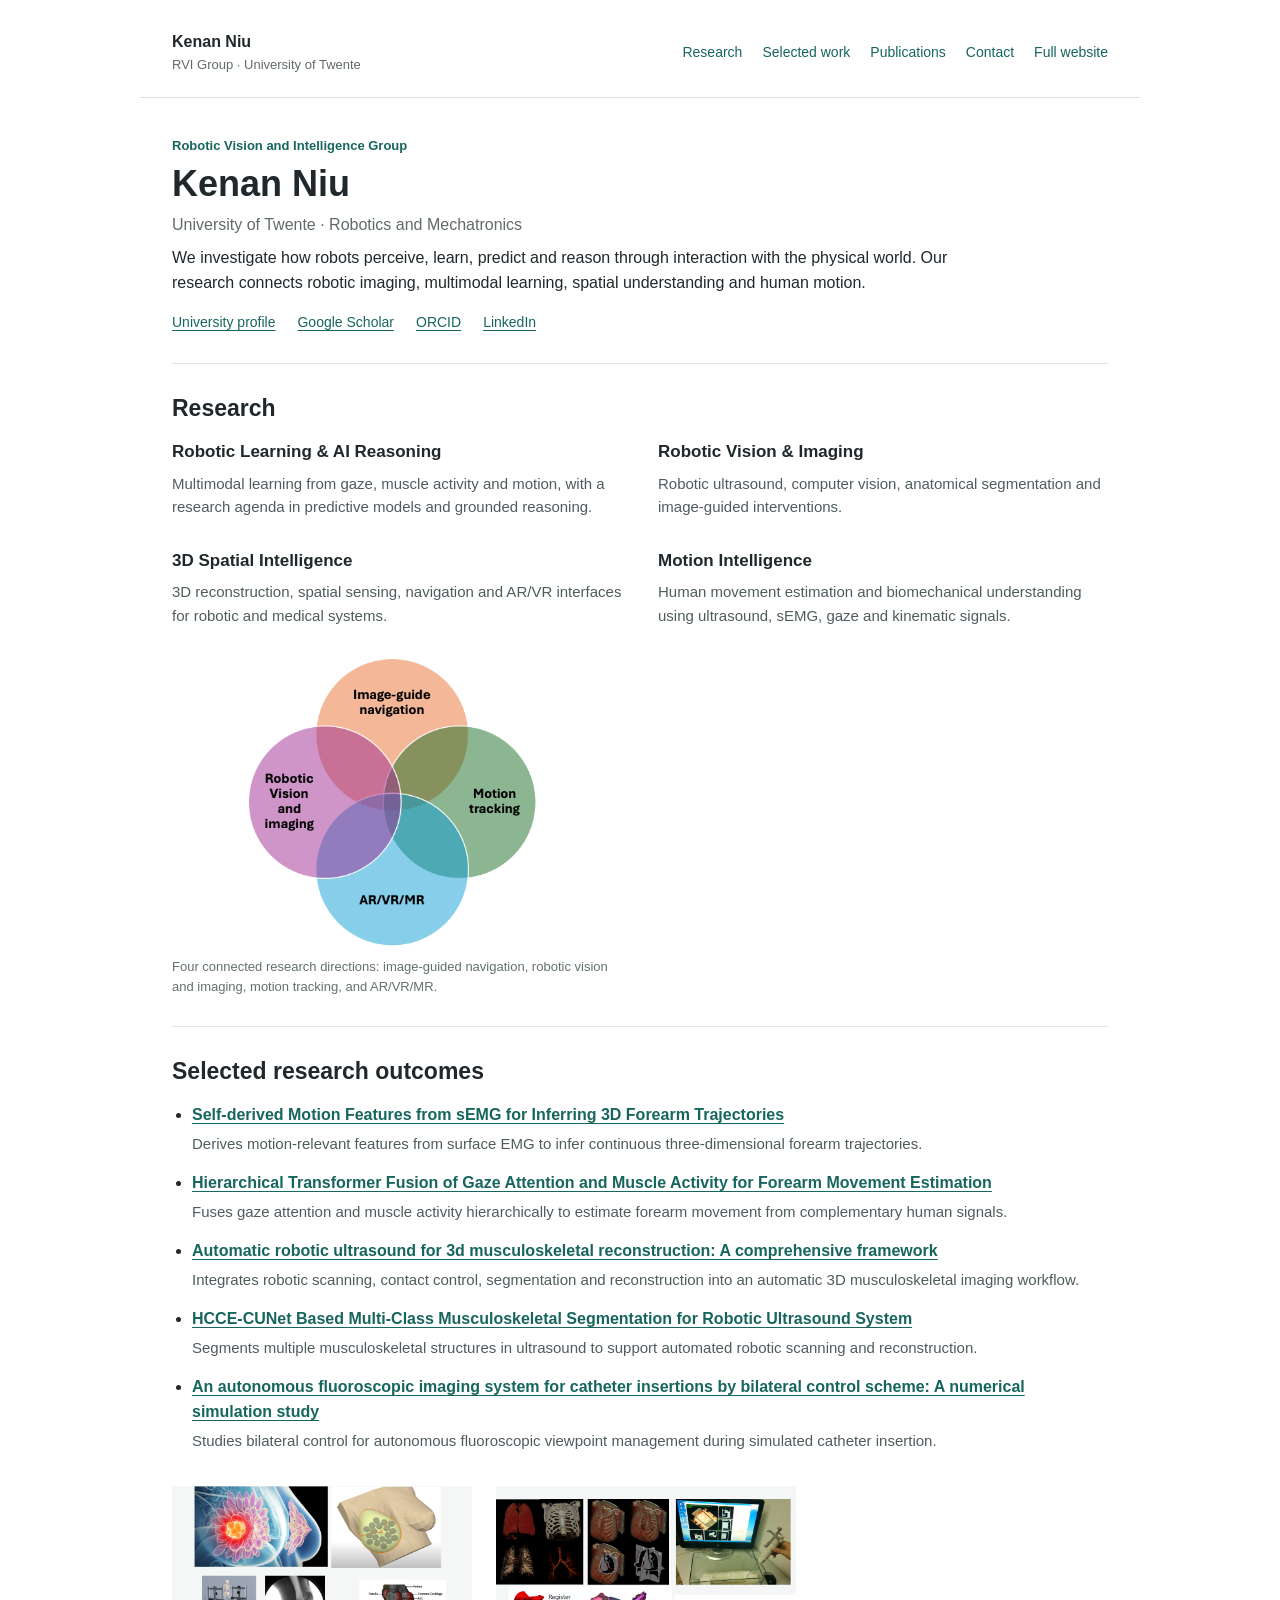
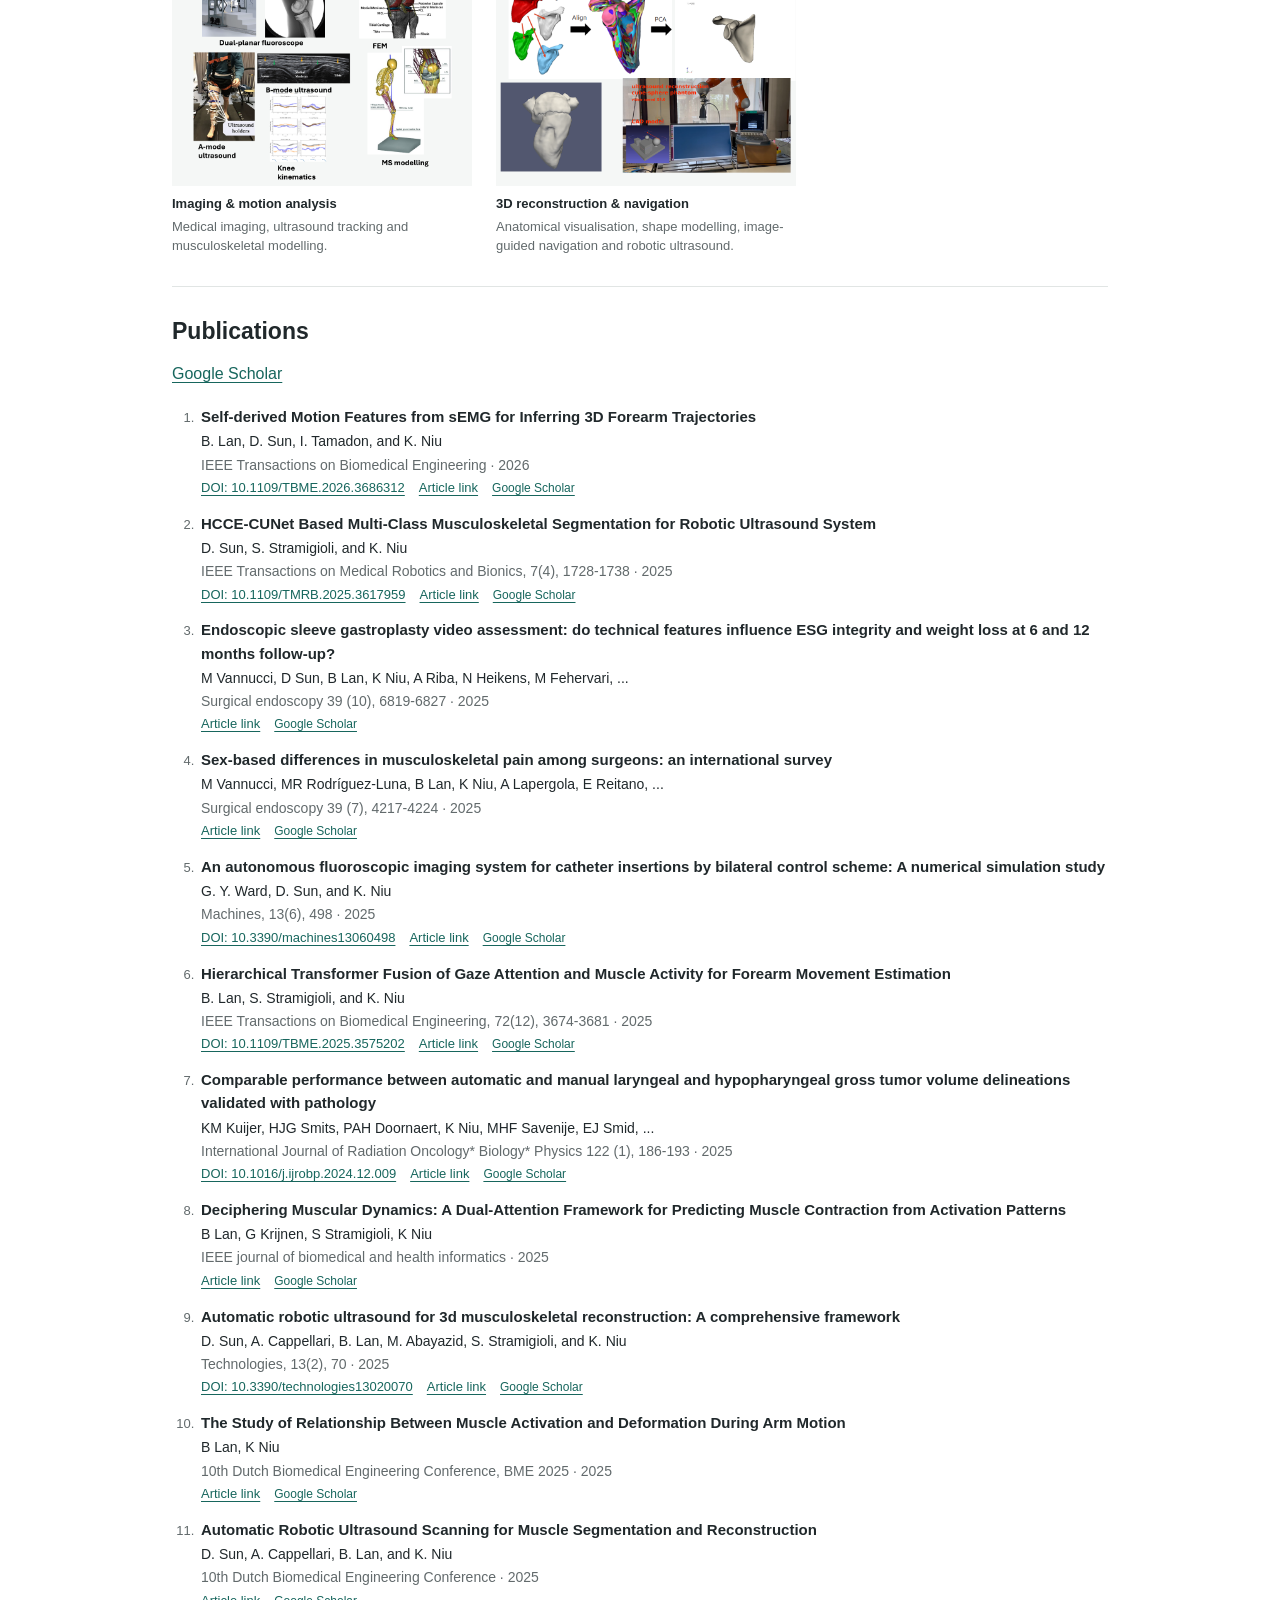
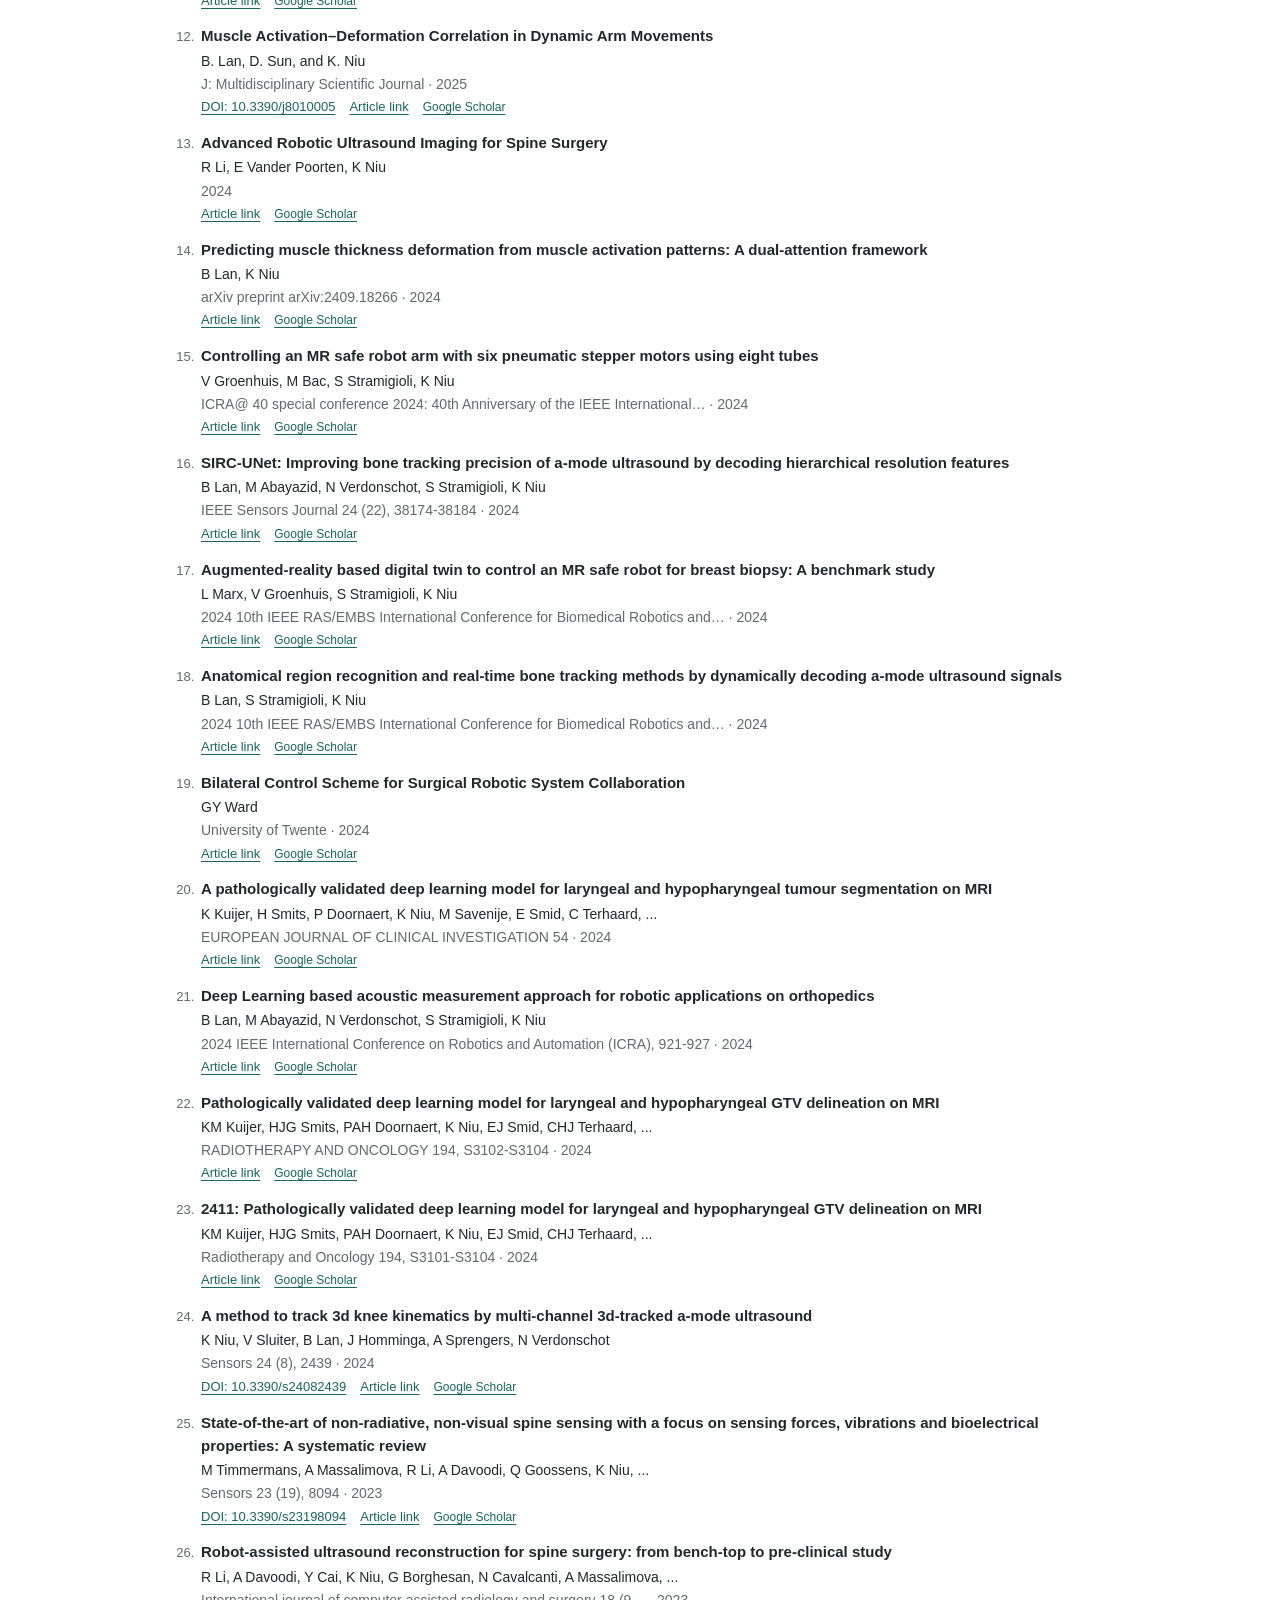
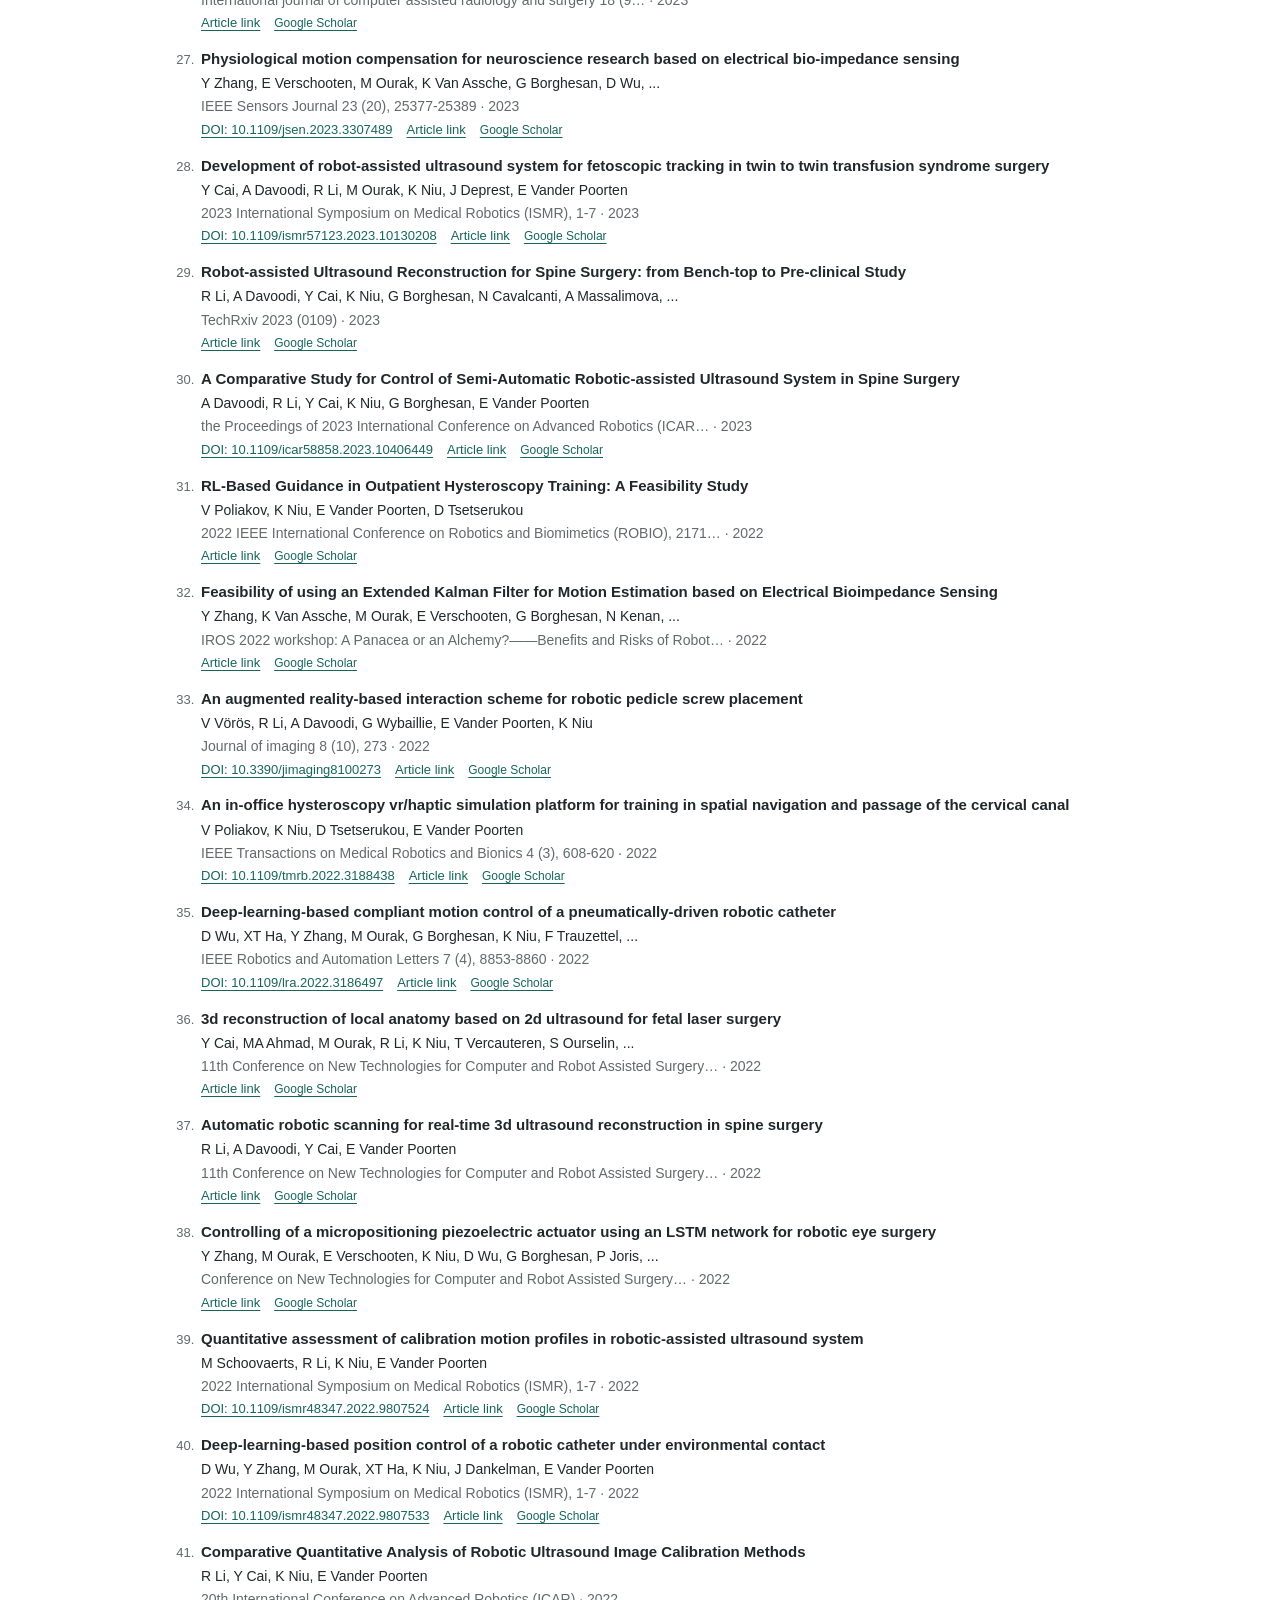
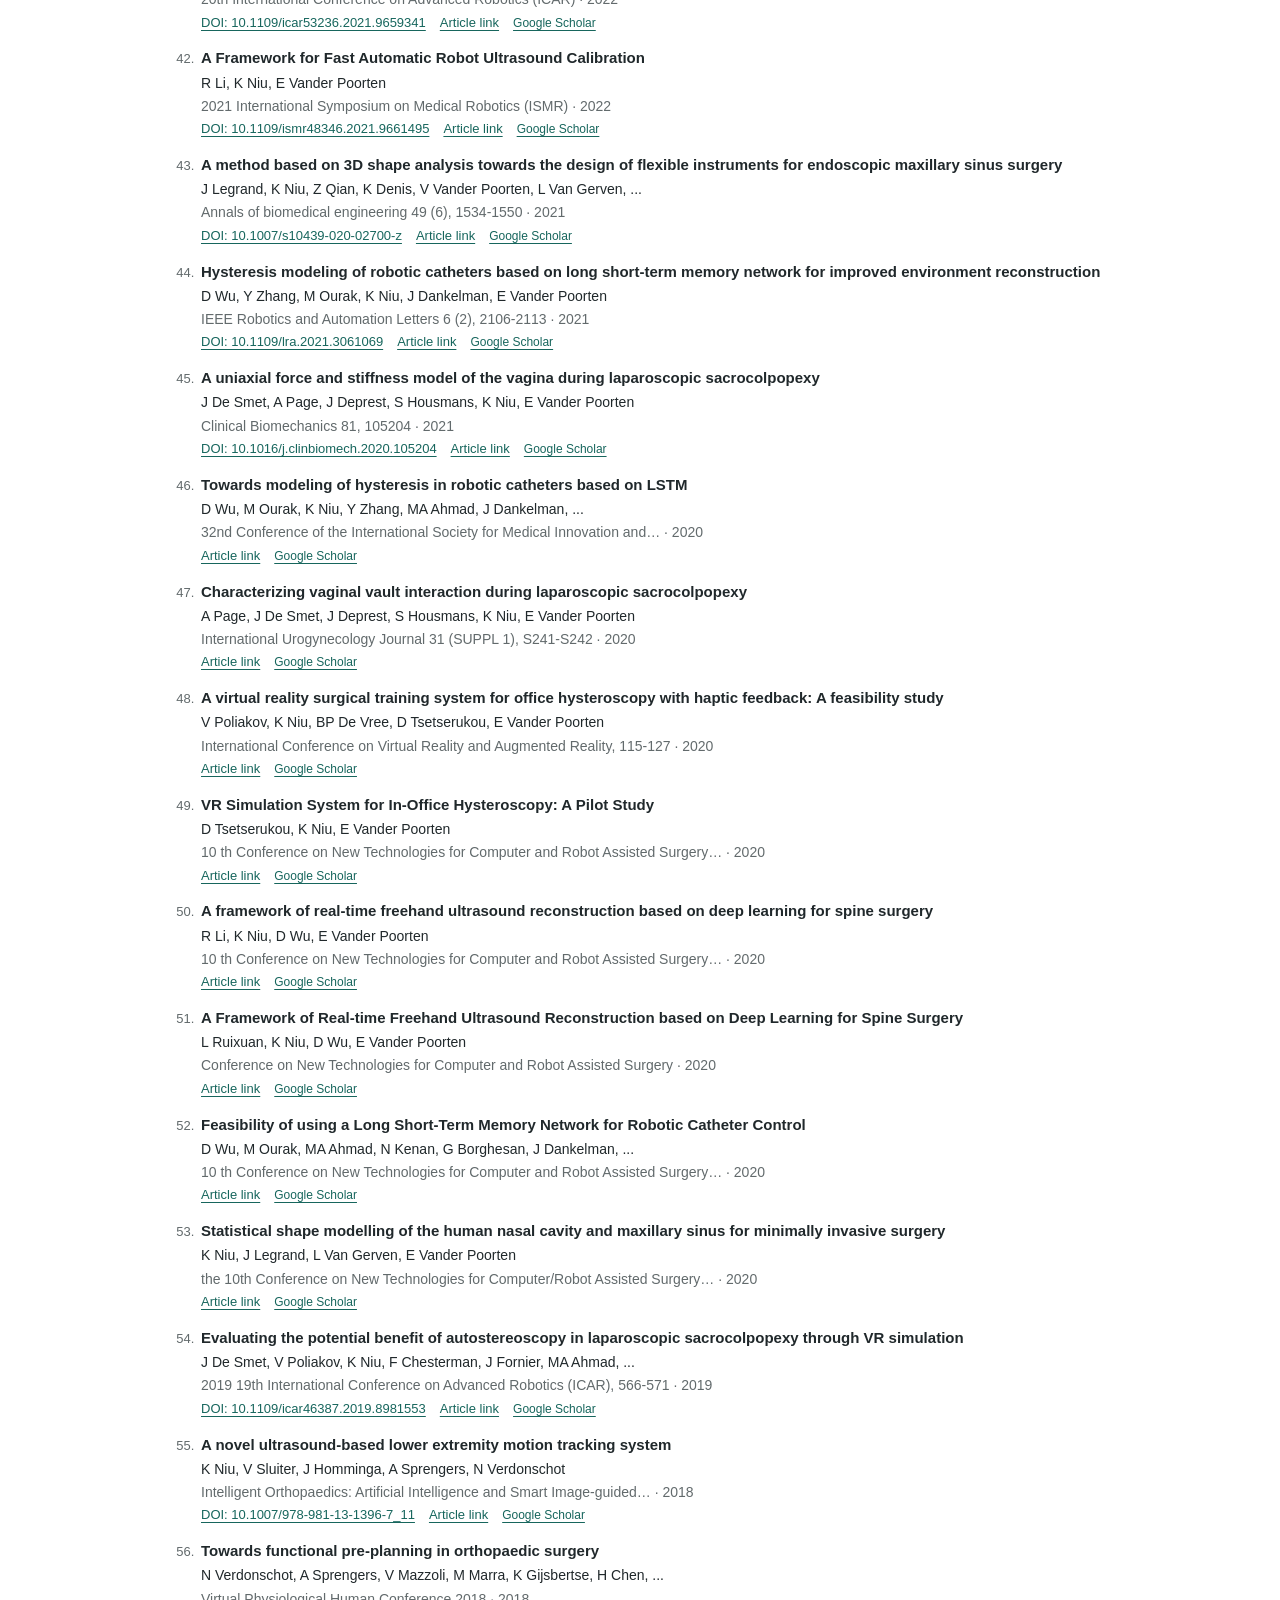
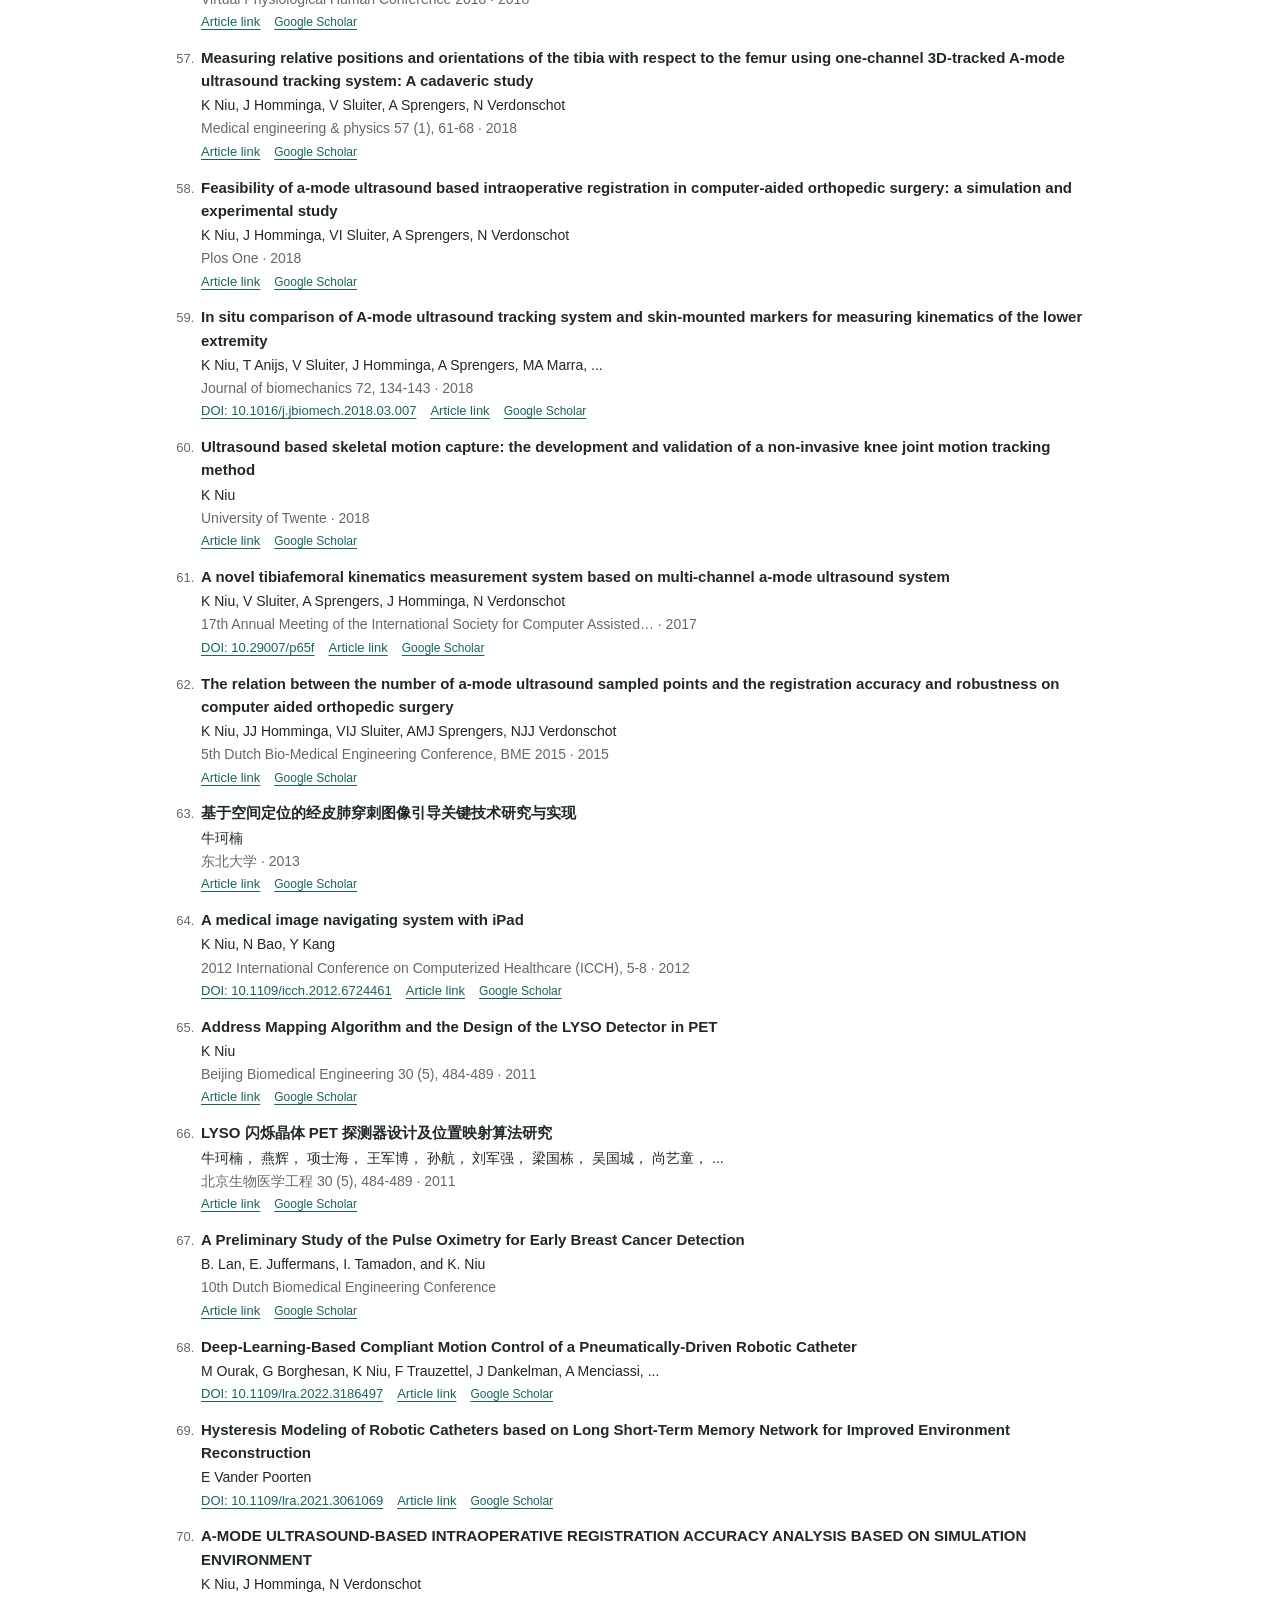
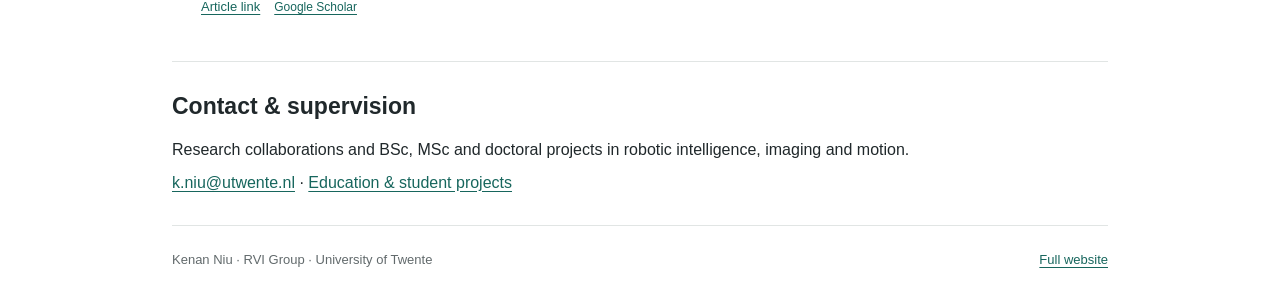
==== commit 62b5f0a7: "Remove publication archive explanations and keep Scholar link" ====
--- a/simple/index.html
+++ b/simple/index.html
@@ -4,5 +4,5 @@
 <main id="main"><section class="intro"><p class="eyebrow">Robotic Vision and Intelligence Group</p><h1>Kenan Niu</h1><p class="affiliation">University of Twente · Robotics and Mechatronics</p><p>We investigate how robots perceive, learn, predict and reason through interaction with the physical world. Our research connects robotic imaging, multimodal learning, spatial understanding and human motion.</p><div class="profiles"><a href="https://people.utwente.nl/k.niu">University profile</a><a href="https://scholar.google.com/citations?user=mWEOPuMAAAAJ&amp;hl=en">Google Scholar</a><a href="https://orcid.org/0000-0002-5498-4311">ORCID</a><a href="https://www.linkedin.com/in/kenanniu/">LinkedIn</a></div></section>
 <section id="research"><h2>Research</h2><div class="directions"><article><h3>Robotic Learning & AI Reasoning</h3><p>Multimodal learning from gaze, muscle activity and motion, with a research agenda in predictive models and grounded reasoning.</p></article><article><h3>Robotic Vision & Imaging</h3><p>Robotic ultrasound, computer vision, anatomical segmentation and image-guided interventions.</p></article><article><h3>3D Spatial Intelligence</h3><p>3D reconstruction, spatial sensing, navigation and AR/VR interfaces for robotic and medical systems.</p></article><article><h3>Motion Intelligence</h3><p>Human movement estimation and biomechanical understanding using ultrasound, sEMG, gaze and kinematic signals.</p></article></div><figure class="research-image focus-diagram"><a href="images/research-directions.png"><img src="images/research-directions.png" width="1280" height="856" alt="Four overlapping research directions: image-guided navigation, robotic vision and imaging, motion tracking, and AR/VR/MR."></a><figcaption>Four connected research directions: image-guided navigation, robotic vision and imaging, motion tracking, and AR/VR/MR.</figcaption></figure></section>
 <section id="results"><h2>Selected research outcomes</h2><ul class="highlights"><li><a href="https://doi.org/10.1109/TBME.2026.3686312">Self-derived Motion Features from sEMG for Inferring 3D Forearm Trajectories</a><p>Derives motion-relevant features from surface EMG to infer continuous three-dimensional forearm trajectories.</p></li><li><a href="https://doi.org/10.1109/TBME.2025.3575202">Hierarchical Transformer Fusion of Gaze Attention and Muscle Activity for Forearm Movement Estimation</a><p>Fuses gaze attention and muscle activity hierarchically to estimate forearm movement from complementary human signals.</p></li><li><a href="https://doi.org/10.3390/technologies13020070">Automatic robotic ultrasound for 3d musculoskeletal reconstruction: A comprehensive framework</a><p>Integrates robotic scanning, contact control, segmentation and reconstruction into an automatic 3D musculoskeletal imaging workflow.</p></li><li><a href="https://doi.org/10.1109/TMRB.2025.3617959">HCCE-CUNet Based Multi-Class Musculoskeletal Segmentation for Robotic Ultrasound System</a><p>Segments multiple musculoskeletal structures in ultrasound to support automated robotic scanning and reconstruction.</p></li><li><a href="https://doi.org/10.3390/machines13060498">An autonomous fluoroscopic imaging system for catheter insertions by bilateral control scheme: A numerical simulation study</a><p>Studies bilateral control for autonomous fluoroscopic viewpoint management during simulated catheter insertion.</p></li></ul><div class="research-gallery"><figure><a href="images/imaging-motion-research.png"><img src="images/imaging-motion-research.png" width="825" height="930" loading="lazy" alt="Research montage of breast imaging, knee anatomy, fluoroscopy, ultrasound motion tracking and biomechanical modelling."></a><figcaption><strong>Imaging & motion analysis</strong><span>Medical imaging, ultrasound tracking and musculoskeletal modelling.</span></figcaption></figure><figure><a href="images/reconstruction-navigation-research.png"><img src="images/reconstruction-navigation-research.png" width="961" height="872" loading="lazy" alt="Research montage of anatomical volume rendering, tracked image-guided navigation, statistical shape modelling and robotic ultrasound reconstruction."></a><figcaption><strong>3D reconstruction & navigation</strong><span>Anatomical visualisation, shape modelling, image-guided navigation and robotic ultrasound.</span></figcaption></figure></div></section>
-<section id="publications"><div class="section-heading"><h2>Publications</h2><p>70 records · Google Scholar archive captured July 2026</p></div><p class="archive-note">Listed from the reviewed Scholar archive. Recent additions are available on <a href="https://scholar.google.com/citations?user=mWEOPuMAAAAJ&amp;hl=en&amp;sortby=pubdate">Google Scholar</a>.</p><ol class="publication-list"><li><a href="https://doi.org/10.1109/TBME.2026.3686312">Self-derived Motion Features from sEMG for Inferring 3D Forearm Trajectories</a><p>B. Lan, D. Sun, I. Tamadon, and K. Niu</p><p class="venue">IEEE Transactions on Biomedical Engineering · 2026</p><div class="publication-links"><a href="https://doi.org/10.1109/TBME.2026.3686312">DOI: 10.1109/TBME.2026.3686312</a><a href="https://doi.org/10.1109/TBME.2026.3686312">Article link</a><a class="source" href="https://scholar.google.com/citations?view_op=view_citation&amp;hl=en&amp;oe=ASCII&amp;user=mWEOPuMAAAAJ&amp;pagesize=100&amp;sortby=pubdate&amp;citation_for_view=mWEOPuMAAAAJ:70eg2SAEIzsC">Google Scholar</a></div></li><li><a href="https://doi.org/10.1109/TMRB.2025.3617959">HCCE-CUNet Based Multi-Class Musculoskeletal Segmentation for Robotic Ultrasound System</a><p>D. Sun, S. Stramigioli, and K. Niu</p><p class="venue">IEEE Transactions on Medical Robotics and Bionics, 7(4), 1728-1738 · 2025</p><div class="publication-links"><a href="https://doi.org/10.1109/TMRB.2025.3617959">DOI: 10.1109/TMRB.2025.3617959</a><a href="https://doi.org/10.1109/TMRB.2025.3617959">Article link</a><a class="source" href="https://scholar.google.com/citations?view_op=view_citation&amp;hl=en&amp;oe=ASCII&amp;user=mWEOPuMAAAAJ&amp;pagesize=100&amp;sortby=pubdate&amp;citation_for_view=mWEOPuMAAAAJ:vV6vV6tmYwMC">Google Scholar</a></div></li><li><a href="https://scholar.google.com/citations?view_op=view_citation&amp;hl=en&amp;oe=ASCII&amp;user=mWEOPuMAAAAJ&amp;pagesize=100&amp;sortby=pubdate&amp;citation_for_view=mWEOPuMAAAAJ:lSLTfruPkqcC">Endoscopic sleeve gastroplasty video assessment: do technical features influence ESG integrity and weight loss at 6 and 12 months follow-up?</a><p>M Vannucci, D Sun, B Lan, K Niu, A Riba, N Heikens, M Fehervari, ...</p><p class="venue">Surgical endoscopy 39 (10), 6819-6827 · 2025</p><div class="publication-links"><a href="https://scholar.google.com/citations?view_op=view_citation&amp;hl=en&amp;oe=ASCII&amp;user=mWEOPuMAAAAJ&amp;pagesize=100&amp;sortby=pubdate&amp;citation_for_view=mWEOPuMAAAAJ:lSLTfruPkqcC">Article link</a><a class="source" href="https://scholar.google.com/citations?view_op=view_citation&amp;hl=en&amp;oe=ASCII&amp;user=mWEOPuMAAAAJ&amp;pagesize=100&amp;sortby=pubdate&amp;citation_for_view=mWEOPuMAAAAJ:lSLTfruPkqcC">Google Scholar</a></div></li><li><a href="https://scholar.google.com/citations?view_op=view_citation&amp;hl=en&amp;oe=ASCII&amp;user=mWEOPuMAAAAJ&amp;pagesize=100&amp;sortby=pubdate&amp;citation_for_view=mWEOPuMAAAAJ:ns9cj8rnVeAC">Sex-based differences in musculoskeletal pain among surgeons: an international survey</a><p>M Vannucci, MR Rodríguez-Luna, B Lan, K Niu, A Lapergola, E Reitano, ...</p><p class="venue">Surgical endoscopy 39 (7), 4217-4224 · 2025</p><div class="publication-links"><a href="https://scholar.google.com/citations?view_op=view_citation&amp;hl=en&amp;oe=ASCII&amp;user=mWEOPuMAAAAJ&amp;pagesize=100&amp;sortby=pubdate&amp;citation_for_view=mWEOPuMAAAAJ:ns9cj8rnVeAC">Article link</a><a class="source" href="https://scholar.google.com/citations?view_op=view_citation&amp;hl=en&amp;oe=ASCII&amp;user=mWEOPuMAAAAJ&amp;pagesize=100&amp;sortby=pubdate&amp;citation_for_view=mWEOPuMAAAAJ:ns9cj8rnVeAC">Google Scholar</a></div></li><li><a href="https://doi.org/10.3390/machines13060498">An autonomous fluoroscopic imaging system for catheter insertions by bilateral control scheme: A numerical simulation study</a><p>G. Y. Ward, D. Sun, and K. Niu</p><p class="venue">Machines, 13(6), 498 · 2025</p><div class="publication-links"><a href="https://doi.org/10.3390/machines13060498">DOI: 10.3390/machines13060498</a><a href="https://doi.org/10.3390/machines13060498">Article link</a><a class="source" href="https://scholar.google.com/citations?view_op=view_citation&amp;hl=en&amp;oe=ASCII&amp;user=mWEOPuMAAAAJ&amp;pagesize=100&amp;sortby=pubdate&amp;citation_for_view=mWEOPuMAAAAJ:RYcK_YlVTxYC">Google Scholar</a></div></li><li><a href="https://doi.org/10.1109/TBME.2025.3575202">Hierarchical Transformer Fusion of Gaze Attention and Muscle Activity for Forearm Movement Estimation</a><p>B. Lan, S. Stramigioli, and K. Niu</p><p class="venue">IEEE Transactions on Biomedical Engineering, 72(12), 3674-3681 · 2025</p><div class="publication-links"><a href="https://doi.org/10.1109/TBME.2025.3575202">DOI: 10.1109/TBME.2025.3575202</a><a href="https://doi.org/10.1109/TBME.2025.3575202">Article link</a><a class="source" href="https://scholar.google.com/citations?view_op=view_citation&amp;hl=en&amp;oe=ASCII&amp;user=mWEOPuMAAAAJ&amp;pagesize=100&amp;sortby=pubdate&amp;citation_for_view=mWEOPuMAAAAJ:RGFaLdJalmkC">Google Scholar</a></div></li><li><a href="https://scholar.google.com/citations?view_op=view_citation&amp;hl=en&amp;oe=ASCII&amp;user=mWEOPuMAAAAJ&amp;pagesize=100&amp;sortby=pubdate&amp;citation_for_view=mWEOPuMAAAAJ:TFP_iSt0sucC">Comparable performance between automatic and manual laryngeal and hypopharyngeal gross tumor volume delineations validated with pathology</a><p>KM Kuijer, HJG Smits, PAH Doornaert, K Niu, MHF Savenije, EJ Smid, ...</p><p class="venue">International Journal of Radiation Oncology* Biology* Physics 122 (1), 186-193 · 2025</p><div class="publication-links"><a href="https://doi.org/10.1016/j.ijrobp.2024.12.009">DOI: 10.1016/j.ijrobp.2024.12.009</a><a href="https://scholar.google.com/citations?view_op=view_citation&amp;hl=en&amp;oe=ASCII&amp;user=mWEOPuMAAAAJ&amp;pagesize=100&amp;sortby=pubdate&amp;citation_for_view=mWEOPuMAAAAJ:TFP_iSt0sucC">Article link</a><a class="source" href="https://scholar.google.com/citations?view_op=view_citation&amp;hl=en&amp;oe=ASCII&amp;user=mWEOPuMAAAAJ&amp;pagesize=100&amp;sortby=pubdate&amp;citation_for_view=mWEOPuMAAAAJ:TFP_iSt0sucC">Google Scholar</a></div></li><li><a href="https://scholar.google.com/citations?view_op=view_citation&amp;hl=en&amp;oe=ASCII&amp;user=mWEOPuMAAAAJ&amp;pagesize=100&amp;sortby=pubdate&amp;citation_for_view=mWEOPuMAAAAJ:O3NaXMp0MMsC">Deciphering Muscular Dynamics: A Dual-Attention Framework for Predicting Muscle Contraction from Activation Patterns</a><p>B Lan, G Krijnen, S Stramigioli, K Niu</p><p class="venue">IEEE journal of biomedical and health informatics · 2025</p><div class="publication-links"><a href="https://scholar.google.com/citations?view_op=view_citation&amp;hl=en&amp;oe=ASCII&amp;user=mWEOPuMAAAAJ&amp;pagesize=100&amp;sortby=pubdate&amp;citation_for_view=mWEOPuMAAAAJ:O3NaXMp0MMsC">Article link</a><a class="source" href="https://scholar.google.com/citations?view_op=view_citation&amp;hl=en&amp;oe=ASCII&amp;user=mWEOPuMAAAAJ&amp;pagesize=100&amp;sortby=pubdate&amp;citation_for_view=mWEOPuMAAAAJ:O3NaXMp0MMsC">Google Scholar</a></div></li><li><a href="https://doi.org/10.3390/technologies13020070">Automatic robotic ultrasound for 3d musculoskeletal reconstruction: A comprehensive framework</a><p>D. Sun, A. Cappellari, B. Lan, M. Abayazid, S. Stramigioli, and K. Niu</p><p class="venue">Technologies, 13(2), 70 · 2025</p><div class="publication-links"><a href="https://doi.org/10.3390/technologies13020070">DOI: 10.3390/technologies13020070</a><a href="https://doi.org/10.3390/technologies13020070">Article link</a><a class="source" href="https://scholar.google.com/citations?view_op=view_citation&amp;hl=en&amp;oe=ASCII&amp;user=mWEOPuMAAAAJ&amp;pagesize=100&amp;sortby=pubdate&amp;citation_for_view=mWEOPuMAAAAJ:blknAaTinKkC">Google Scholar</a></div></li><li><a href="https://scholar.google.com/citations?view_op=view_citation&amp;hl=en&amp;oe=ASCII&amp;user=mWEOPuMAAAAJ&amp;pagesize=100&amp;sortby=pubdate&amp;citation_for_view=mWEOPuMAAAAJ:GnPB-g6toBAC">The Study of Relationship Between Muscle Activation and Deformation During Arm Motion</a><p>B Lan, K Niu</p><p class="venue">10th Dutch Biomedical Engineering Conference, BME 2025 · 2025</p><div class="publication-links"><a href="https://scholar.google.com/citations?view_op=view_citation&amp;hl=en&amp;oe=ASCII&amp;user=mWEOPuMAAAAJ&amp;pagesize=100&amp;sortby=pubdate&amp;citation_for_view=mWEOPuMAAAAJ:GnPB-g6toBAC">Article link</a><a class="source" href="https://scholar.google.com/citations?view_op=view_citation&amp;hl=en&amp;oe=ASCII&amp;user=mWEOPuMAAAAJ&amp;pagesize=100&amp;sortby=pubdate&amp;citation_for_view=mWEOPuMAAAAJ:GnPB-g6toBAC">Google Scholar</a></div></li><li><a href="https://research.utwente.nl/en/publications/automatic-robotic-ultrasound-scanning-for-muscle-segmentation-and/">Automatic Robotic Ultrasound Scanning for Muscle Segmentation and Reconstruction</a><p>D. Sun, A. Cappellari, B. Lan, and K. Niu</p><p class="venue">10th Dutch Biomedical Engineering Conference · 2025</p><div class="publication-links"><a href="https://research.utwente.nl/en/publications/automatic-robotic-ultrasound-scanning-for-muscle-segmentation-and/">Article link</a><a class="source" href="https://scholar.google.com/citations?view_op=view_citation&amp;hl=en&amp;oe=ASCII&amp;user=mWEOPuMAAAAJ&amp;pagesize=100&amp;sortby=pubdate&amp;citation_for_view=mWEOPuMAAAAJ:BqipwSGYUEgC">Google Scholar</a></div></li><li><a href="https://scholar.google.com/citations?view_op=view_citation&amp;hl=en&amp;oe=ASCII&amp;user=mWEOPuMAAAAJ&amp;pagesize=100&amp;sortby=pubdate&amp;citation_for_view=mWEOPuMAAAAJ:JV2RwH3_ST0C">Muscle Activation–Deformation Correlation in Dynamic Arm Movements</a><p>B. Lan, D. Sun, and K. Niu</p><p class="venue">J: Multidisciplinary Scientific Journal · 2025</p><div class="publication-links"><a href="https://doi.org/10.3390/j8010005">DOI: 10.3390/j8010005</a><a href="https://scholar.google.com/citations?view_op=view_citation&amp;hl=en&amp;oe=ASCII&amp;user=mWEOPuMAAAAJ&amp;pagesize=100&amp;sortby=pubdate&amp;citation_for_view=mWEOPuMAAAAJ:JV2RwH3_ST0C">Article link</a><a class="source" href="https://scholar.google.com/citations?view_op=view_citation&amp;hl=en&amp;oe=ASCII&amp;user=mWEOPuMAAAAJ&amp;pagesize=100&amp;sortby=pubdate&amp;citation_for_view=mWEOPuMAAAAJ:JV2RwH3_ST0C">Google Scholar</a></div></li><li><a href="https://scholar.google.com/citations?view_op=view_citation&amp;hl=en&amp;oe=ASCII&amp;user=mWEOPuMAAAAJ&amp;pagesize=100&amp;sortby=pubdate&amp;citation_for_view=mWEOPuMAAAAJ:iH-uZ7U-co4C">Advanced Robotic Ultrasound Imaging for Spine Surgery</a><p>R Li, E Vander Poorten, K Niu</p><p class="venue">2024</p><div class="publication-links"><a href="https://scholar.google.com/citations?view_op=view_citation&amp;hl=en&amp;oe=ASCII&amp;user=mWEOPuMAAAAJ&amp;pagesize=100&amp;sortby=pubdate&amp;citation_for_view=mWEOPuMAAAAJ:iH-uZ7U-co4C">Article link</a><a class="source" href="https://scholar.google.com/citations?view_op=view_citation&amp;hl=en&amp;oe=ASCII&amp;user=mWEOPuMAAAAJ&amp;pagesize=100&amp;sortby=pubdate&amp;citation_for_view=mWEOPuMAAAAJ:iH-uZ7U-co4C">Google Scholar</a></div></li><li><a href="https://scholar.google.com/citations?view_op=view_citation&amp;hl=en&amp;oe=ASCII&amp;user=mWEOPuMAAAAJ&amp;pagesize=100&amp;sortby=pubdate&amp;citation_for_view=mWEOPuMAAAAJ:j3f4tGmQtD8C">Predicting muscle thickness deformation from muscle activation patterns: A dual-attention framework</a><p>B Lan, K Niu</p><p class="venue">arXiv preprint arXiv:2409.18266 · 2024</p><div class="publication-links"><a href="https://scholar.google.com/citations?view_op=view_citation&amp;hl=en&amp;oe=ASCII&amp;user=mWEOPuMAAAAJ&amp;pagesize=100&amp;sortby=pubdate&amp;citation_for_view=mWEOPuMAAAAJ:j3f4tGmQtD8C">Article link</a><a class="source" href="https://scholar.google.com/citations?view_op=view_citation&amp;hl=en&amp;oe=ASCII&amp;user=mWEOPuMAAAAJ&amp;pagesize=100&amp;sortby=pubdate&amp;citation_for_view=mWEOPuMAAAAJ:j3f4tGmQtD8C">Google Scholar</a></div></li><li><a href="https://scholar.google.com/citations?view_op=view_citation&amp;hl=en&amp;oe=ASCII&amp;user=mWEOPuMAAAAJ&amp;pagesize=100&amp;sortby=pubdate&amp;citation_for_view=mWEOPuMAAAAJ:k_IJM867U9cC">Controlling an MR safe robot arm with six pneumatic stepper motors using eight tubes</a><p>V Groenhuis, M Bac, S Stramigioli, K Niu</p><p class="venue">ICRA@ 40 special conference 2024: 40th Anniversary of the IEEE International… · 2024</p><div class="publication-links"><a href="https://scholar.google.com/citations?view_op=view_citation&amp;hl=en&amp;oe=ASCII&amp;user=mWEOPuMAAAAJ&amp;pagesize=100&amp;sortby=pubdate&amp;citation_for_view=mWEOPuMAAAAJ:k_IJM867U9cC">Article link</a><a class="source" href="https://scholar.google.com/citations?view_op=view_citation&amp;hl=en&amp;oe=ASCII&amp;user=mWEOPuMAAAAJ&amp;pagesize=100&amp;sortby=pubdate&amp;citation_for_view=mWEOPuMAAAAJ:k_IJM867U9cC">Google Scholar</a></div></li><li><a href="https://scholar.google.com/citations?view_op=view_citation&amp;hl=en&amp;oe=ASCII&amp;user=mWEOPuMAAAAJ&amp;pagesize=100&amp;sortby=pubdate&amp;citation_for_view=mWEOPuMAAAAJ:4JMBOYKVnBMC">SIRC-UNet: Improving bone tracking precision of a-mode ultrasound by decoding hierarchical resolution features</a><p>B Lan, M Abayazid, N Verdonschot, S Stramigioli, K Niu</p><p class="venue">IEEE Sensors Journal 24 (22), 38174-38184 · 2024</p><div class="publication-links"><a href="https://scholar.google.com/citations?view_op=view_citation&amp;hl=en&amp;oe=ASCII&amp;user=mWEOPuMAAAAJ&amp;pagesize=100&amp;sortby=pubdate&amp;citation_for_view=mWEOPuMAAAAJ:4JMBOYKVnBMC">Article link</a><a class="source" href="https://scholar.google.com/citations?view_op=view_citation&amp;hl=en&amp;oe=ASCII&amp;user=mWEOPuMAAAAJ&amp;pagesize=100&amp;sortby=pubdate&amp;citation_for_view=mWEOPuMAAAAJ:4JMBOYKVnBMC">Google Scholar</a></div></li><li><a href="https://scholar.google.com/citations?view_op=view_citation&amp;hl=en&amp;oe=ASCII&amp;user=mWEOPuMAAAAJ&amp;pagesize=100&amp;sortby=pubdate&amp;citation_for_view=mWEOPuMAAAAJ:r0BpntZqJG4C">Augmented-reality based digital twin to control an MR safe robot for breast biopsy: A benchmark study</a><p>L Marx, V Groenhuis, S Stramigioli, K Niu</p><p class="venue">2024 10th IEEE RAS/EMBS International Conference for Biomedical Robotics and… · 2024</p><div class="publication-links"><a href="https://scholar.google.com/citations?view_op=view_citation&amp;hl=en&amp;oe=ASCII&amp;user=mWEOPuMAAAAJ&amp;pagesize=100&amp;sortby=pubdate&amp;citation_for_view=mWEOPuMAAAAJ:r0BpntZqJG4C">Article link</a><a class="source" href="https://scholar.google.com/citations?view_op=view_citation&amp;hl=en&amp;oe=ASCII&amp;user=mWEOPuMAAAAJ&amp;pagesize=100&amp;sortby=pubdate&amp;citation_for_view=mWEOPuMAAAAJ:r0BpntZqJG4C">Google Scholar</a></div></li><li><a href="https://scholar.google.com/citations?view_op=view_citation&amp;hl=en&amp;oe=ASCII&amp;user=mWEOPuMAAAAJ&amp;pagesize=100&amp;sortby=pubdate&amp;citation_for_view=mWEOPuMAAAAJ:RHpTSmoSYBkC">Anatomical region recognition and real-time bone tracking methods by dynamically decoding a-mode ultrasound signals</a><p>B Lan, S Stramigioli, K Niu</p><p class="venue">2024 10th IEEE RAS/EMBS International Conference for Biomedical Robotics and… · 2024</p><div class="publication-links"><a href="https://scholar.google.com/citations?view_op=view_citation&amp;hl=en&amp;oe=ASCII&amp;user=mWEOPuMAAAAJ&amp;pagesize=100&amp;sortby=pubdate&amp;citation_for_view=mWEOPuMAAAAJ:RHpTSmoSYBkC">Article link</a><a class="source" href="https://scholar.google.com/citations?view_op=view_citation&amp;hl=en&amp;oe=ASCII&amp;user=mWEOPuMAAAAJ&amp;pagesize=100&amp;sortby=pubdate&amp;citation_for_view=mWEOPuMAAAAJ:RHpTSmoSYBkC">Google Scholar</a></div></li><li><a href="https://scholar.google.com/citations?view_op=view_citation&amp;hl=en&amp;oe=ASCII&amp;user=mWEOPuMAAAAJ&amp;pagesize=100&amp;sortby=pubdate&amp;citation_for_view=mWEOPuMAAAAJ:J_g5lzvAfSwC">Bilateral Control Scheme for Surgical Robotic System Collaboration</a><p>GY Ward</p><p class="venue">University of Twente · 2024</p><div class="publication-links"><a href="https://scholar.google.com/citations?view_op=view_citation&amp;hl=en&amp;oe=ASCII&amp;user=mWEOPuMAAAAJ&amp;pagesize=100&amp;sortby=pubdate&amp;citation_for_view=mWEOPuMAAAAJ:J_g5lzvAfSwC">Article link</a><a class="source" href="https://scholar.google.com/citations?view_op=view_citation&amp;hl=en&amp;oe=ASCII&amp;user=mWEOPuMAAAAJ&amp;pagesize=100&amp;sortby=pubdate&amp;citation_for_view=mWEOPuMAAAAJ:J_g5lzvAfSwC">Google Scholar</a></div></li><li><a href="https://scholar.google.com/citations?view_op=view_citation&amp;hl=en&amp;oe=ASCII&amp;user=mWEOPuMAAAAJ&amp;pagesize=100&amp;sortby=pubdate&amp;citation_for_view=mWEOPuMAAAAJ:maZDTaKrznsC">A pathologically validated deep learning model for laryngeal and hypopharyngeal tumour segmentation on MRI</a><p>K Kuijer, H Smits, P Doornaert, K Niu, M Savenije, E Smid, C Terhaard, ...</p><p class="venue">EUROPEAN JOURNAL OF CLINICAL INVESTIGATION 54 · 2024</p><div class="publication-links"><a href="https://scholar.google.com/citations?view_op=view_citation&amp;hl=en&amp;oe=ASCII&amp;user=mWEOPuMAAAAJ&amp;pagesize=100&amp;sortby=pubdate&amp;citation_for_view=mWEOPuMAAAAJ:maZDTaKrznsC">Article link</a><a class="source" href="https://scholar.google.com/citations?view_op=view_citation&amp;hl=en&amp;oe=ASCII&amp;user=mWEOPuMAAAAJ&amp;pagesize=100&amp;sortby=pubdate&amp;citation_for_view=mWEOPuMAAAAJ:maZDTaKrznsC">Google Scholar</a></div></li><li><a href="https://scholar.google.com/citations?view_op=view_citation&amp;hl=en&amp;oe=ASCII&amp;user=mWEOPuMAAAAJ&amp;pagesize=100&amp;sortby=pubdate&amp;citation_for_view=mWEOPuMAAAAJ:e5wmG9Sq2KIC">Deep Learning based acoustic measurement approach for robotic applications on orthopedics</a><p>B Lan, M Abayazid, N Verdonschot, S Stramigioli, K Niu</p><p class="venue">2024 IEEE International Conference on Robotics and Automation (ICRA), 921-927 · 2024</p><div class="publication-links"><a href="https://scholar.google.com/citations?view_op=view_citation&amp;hl=en&amp;oe=ASCII&amp;user=mWEOPuMAAAAJ&amp;pagesize=100&amp;sortby=pubdate&amp;citation_for_view=mWEOPuMAAAAJ:e5wmG9Sq2KIC">Article link</a><a class="source" href="https://scholar.google.com/citations?view_op=view_citation&amp;hl=en&amp;oe=ASCII&amp;user=mWEOPuMAAAAJ&amp;pagesize=100&amp;sortby=pubdate&amp;citation_for_view=mWEOPuMAAAAJ:e5wmG9Sq2KIC">Google Scholar</a></div></li><li><a href="https://scholar.google.com/citations?view_op=view_citation&amp;hl=en&amp;oe=ASCII&amp;user=mWEOPuMAAAAJ&amp;pagesize=100&amp;sortby=pubdate&amp;citation_for_view=mWEOPuMAAAAJ:M3NEmzRMIkIC">Pathologically validated deep learning model for laryngeal and hypopharyngeal GTV delineation on MRI</a><p>KM Kuijer, HJG Smits, PAH Doornaert, K Niu, EJ Smid, CHJ Terhaard, ...</p><p class="venue">RADIOTHERAPY AND ONCOLOGY 194, S3102-S3104 · 2024</p><div class="publication-links"><a href="https://scholar.google.com/citations?view_op=view_citation&amp;hl=en&amp;oe=ASCII&amp;user=mWEOPuMAAAAJ&amp;pagesize=100&amp;sortby=pubdate&amp;citation_for_view=mWEOPuMAAAAJ:M3NEmzRMIkIC">Article link</a><a class="source" href="https://scholar.google.com/citations?view_op=view_citation&amp;hl=en&amp;oe=ASCII&amp;user=mWEOPuMAAAAJ&amp;pagesize=100&amp;sortby=pubdate&amp;citation_for_view=mWEOPuMAAAAJ:M3NEmzRMIkIC">Google Scholar</a></div></li><li><a href="https://scholar.google.com/citations?view_op=view_citation&amp;hl=en&amp;oe=ASCII&amp;user=mWEOPuMAAAAJ&amp;pagesize=100&amp;sortby=pubdate&amp;citation_for_view=mWEOPuMAAAAJ:isC4tDSrTZIC">2411: Pathologically validated deep learning model for laryngeal and hypopharyngeal GTV delineation on MRI</a><p>KM Kuijer, HJG Smits, PAH Doornaert, K Niu, EJ Smid, CHJ Terhaard, ...</p><p class="venue">Radiotherapy and Oncology 194, S3101-S3104 · 2024</p><div class="publication-links"><a href="https://scholar.google.com/citations?view_op=view_citation&amp;hl=en&amp;oe=ASCII&amp;user=mWEOPuMAAAAJ&amp;pagesize=100&amp;sortby=pubdate&amp;citation_for_view=mWEOPuMAAAAJ:isC4tDSrTZIC">Article link</a><a class="source" href="https://scholar.google.com/citations?view_op=view_citation&amp;hl=en&amp;oe=ASCII&amp;user=mWEOPuMAAAAJ&amp;pagesize=100&amp;sortby=pubdate&amp;citation_for_view=mWEOPuMAAAAJ:isC4tDSrTZIC">Google Scholar</a></div></li><li><a href="https://scholar.google.com/citations?view_op=view_citation&amp;hl=en&amp;oe=ASCII&amp;user=mWEOPuMAAAAJ&amp;pagesize=100&amp;sortby=pubdate&amp;citation_for_view=mWEOPuMAAAAJ:_Qo2XoVZTnwC">A method to track 3d knee kinematics by multi-channel 3d-tracked a-mode ultrasound</a><p>K Niu, V Sluiter, B Lan, J Homminga, A Sprengers, N Verdonschot</p><p class="venue">Sensors 24 (8), 2439 · 2024</p><div class="publication-links"><a href="https://doi.org/10.3390/s24082439">DOI: 10.3390/s24082439</a><a href="https://scholar.google.com/citations?view_op=view_citation&amp;hl=en&amp;oe=ASCII&amp;user=mWEOPuMAAAAJ&amp;pagesize=100&amp;sortby=pubdate&amp;citation_for_view=mWEOPuMAAAAJ:_Qo2XoVZTnwC">Article link</a><a class="source" href="https://scholar.google.com/citations?view_op=view_citation&amp;hl=en&amp;oe=ASCII&amp;user=mWEOPuMAAAAJ&amp;pagesize=100&amp;sortby=pubdate&amp;citation_for_view=mWEOPuMAAAAJ:_Qo2XoVZTnwC">Google Scholar</a></div></li><li><a href="https://scholar.google.com/citations?view_op=view_citation&amp;hl=en&amp;oe=ASCII&amp;user=mWEOPuMAAAAJ&amp;pagesize=100&amp;sortby=pubdate&amp;citation_for_view=mWEOPuMAAAAJ:HDshCWvjkbEC">State-of-the-art of non-radiative, non-visual spine sensing with a focus on sensing forces, vibrations and bioelectrical properties: A systematic review</a><p>M Timmermans, A Massalimova, R Li, A Davoodi, Q Goossens, K Niu, ...</p><p class="venue">Sensors 23 (19), 8094 · 2023</p><div class="publication-links"><a href="https://doi.org/10.3390/s23198094">DOI: 10.3390/s23198094</a><a href="https://scholar.google.com/citations?view_op=view_citation&amp;hl=en&amp;oe=ASCII&amp;user=mWEOPuMAAAAJ&amp;pagesize=100&amp;sortby=pubdate&amp;citation_for_view=mWEOPuMAAAAJ:HDshCWvjkbEC">Article link</a><a class="source" href="https://scholar.google.com/citations?view_op=view_citation&amp;hl=en&amp;oe=ASCII&amp;user=mWEOPuMAAAAJ&amp;pagesize=100&amp;sortby=pubdate&amp;citation_for_view=mWEOPuMAAAAJ:HDshCWvjkbEC">Google Scholar</a></div></li><li><a href="https://scholar.google.com/citations?view_op=view_citation&amp;hl=en&amp;oe=ASCII&amp;user=mWEOPuMAAAAJ&amp;pagesize=100&amp;sortby=pubdate&amp;citation_for_view=mWEOPuMAAAAJ:qUcmZB5y_30C">Robot-assisted ultrasound reconstruction for spine surgery: from bench-top to pre-clinical study</a><p>R Li, A Davoodi, Y Cai, K Niu, G Borghesan, N Cavalcanti, A Massalimova, ...</p><p class="venue">International journal of computer assisted radiology and surgery 18 (9… · 2023</p><div class="publication-links"><a href="https://scholar.google.com/citations?view_op=view_citation&amp;hl=en&amp;oe=ASCII&amp;user=mWEOPuMAAAAJ&amp;pagesize=100&amp;sortby=pubdate&amp;citation_for_view=mWEOPuMAAAAJ:qUcmZB5y_30C">Article link</a><a class="source" href="https://scholar.google.com/citations?view_op=view_citation&amp;hl=en&amp;oe=ASCII&amp;user=mWEOPuMAAAAJ&amp;pagesize=100&amp;sortby=pubdate&amp;citation_for_view=mWEOPuMAAAAJ:qUcmZB5y_30C">Google Scholar</a></div></li><li><a href="https://scholar.google.com/citations?view_op=view_citation&amp;hl=en&amp;oe=ASCII&amp;user=mWEOPuMAAAAJ&amp;pagesize=100&amp;sortby=pubdate&amp;citation_for_view=mWEOPuMAAAAJ:mB3voiENLucC">Physiological motion compensation for neuroscience research based on electrical bio-impedance sensing</a><p>Y Zhang, E Verschooten, M Ourak, K Van Assche, G Borghesan, D Wu, ...</p><p class="venue">IEEE Sensors Journal 23 (20), 25377-25389 · 2023</p><div class="publication-links"><a href="https://doi.org/10.1109/jsen.2023.3307489">DOI: 10.1109/jsen.2023.3307489</a><a href="https://scholar.google.com/citations?view_op=view_citation&amp;hl=en&amp;oe=ASCII&amp;user=mWEOPuMAAAAJ&amp;pagesize=100&amp;sortby=pubdate&amp;citation_for_view=mWEOPuMAAAAJ:mB3voiENLucC">Article link</a><a class="source" href="https://scholar.google.com/citations?view_op=view_citation&amp;hl=en&amp;oe=ASCII&amp;user=mWEOPuMAAAAJ&amp;pagesize=100&amp;sortby=pubdate&amp;citation_for_view=mWEOPuMAAAAJ:mB3voiENLucC">Google Scholar</a></div></li><li><a href="https://scholar.google.com/citations?view_op=view_citation&amp;hl=en&amp;oe=ASCII&amp;user=mWEOPuMAAAAJ&amp;pagesize=100&amp;sortby=pubdate&amp;citation_for_view=mWEOPuMAAAAJ:hFOr9nPyWt4C">Development of robot-assisted ultrasound system for fetoscopic tracking in twin to twin transfusion syndrome surgery</a><p>Y Cai, A Davoodi, R Li, M Ourak, K Niu, J Deprest, E Vander Poorten</p><p class="venue">2023 International Symposium on Medical Robotics (ISMR), 1-7 · 2023</p><div class="publication-links"><a href="https://doi.org/10.1109/ismr57123.2023.10130208">DOI: 10.1109/ismr57123.2023.10130208</a><a href="https://scholar.google.com/citations?view_op=view_citation&amp;hl=en&amp;oe=ASCII&amp;user=mWEOPuMAAAAJ&amp;pagesize=100&amp;sortby=pubdate&amp;citation_for_view=mWEOPuMAAAAJ:hFOr9nPyWt4C">Article link</a><a class="source" href="https://scholar.google.com/citations?view_op=view_citation&amp;hl=en&amp;oe=ASCII&amp;user=mWEOPuMAAAAJ&amp;pagesize=100&amp;sortby=pubdate&amp;citation_for_view=mWEOPuMAAAAJ:hFOr9nPyWt4C">Google Scholar</a></div></li><li><a href="https://scholar.google.com/citations?view_op=view_citation&amp;hl=en&amp;oe=ASCII&amp;user=mWEOPuMAAAAJ&amp;pagesize=100&amp;sortby=pubdate&amp;citation_for_view=mWEOPuMAAAAJ:35N4QoGY0k4C">Robot-assisted Ultrasound Reconstruction for Spine Surgery: from Bench-top to Pre-clinical Study</a><p>R Li, A Davoodi, Y Cai, K Niu, G Borghesan, N Cavalcanti, A Massalimova, ...</p><p class="venue">TechRxiv 2023 (0109) · 2023</p><div class="publication-links"><a href="https://scholar.google.com/citations?view_op=view_citation&amp;hl=en&amp;oe=ASCII&amp;user=mWEOPuMAAAAJ&amp;pagesize=100&amp;sortby=pubdate&amp;citation_for_view=mWEOPuMAAAAJ:35N4QoGY0k4C">Article link</a><a class="source" href="https://scholar.google.com/citations?view_op=view_citation&amp;hl=en&amp;oe=ASCII&amp;user=mWEOPuMAAAAJ&amp;pagesize=100&amp;sortby=pubdate&amp;citation_for_view=mWEOPuMAAAAJ:35N4QoGY0k4C">Google Scholar</a></div></li><li><a href="https://scholar.google.com/citations?view_op=view_citation&amp;hl=en&amp;oe=ASCII&amp;user=mWEOPuMAAAAJ&amp;pagesize=100&amp;sortby=pubdate&amp;citation_for_view=mWEOPuMAAAAJ:TQgYirikUcIC">A Comparative Study for Control of Semi-Automatic Robotic-assisted Ultrasound System in Spine Surgery</a><p>A Davoodi, R Li, Y Cai, K Niu, G Borghesan, E Vander Poorten</p><p class="venue">the Proceedings of 2023 International Conference on Advanced Robotics (ICAR… · 2023</p><div class="publication-links"><a href="https://doi.org/10.1109/icar58858.2023.10406449">DOI: 10.1109/icar58858.2023.10406449</a><a href="https://scholar.google.com/citations?view_op=view_citation&amp;hl=en&amp;oe=ASCII&amp;user=mWEOPuMAAAAJ&amp;pagesize=100&amp;sortby=pubdate&amp;citation_for_view=mWEOPuMAAAAJ:TQgYirikUcIC">Article link</a><a class="source" href="https://scholar.google.com/citations?view_op=view_citation&amp;hl=en&amp;oe=ASCII&amp;user=mWEOPuMAAAAJ&amp;pagesize=100&amp;sortby=pubdate&amp;citation_for_view=mWEOPuMAAAAJ:TQgYirikUcIC">Google Scholar</a></div></li><li><a href="https://scholar.google.com/citations?view_op=view_citation&amp;hl=en&amp;oe=ASCII&amp;user=mWEOPuMAAAAJ&amp;pagesize=100&amp;sortby=pubdate&amp;citation_for_view=mWEOPuMAAAAJ:ZeXyd9-uunAC">RL-Based Guidance in Outpatient Hysteroscopy Training: A Feasibility Study</a><p>V Poliakov, K Niu, E Vander Poorten, D Tsetserukou</p><p class="venue">2022 IEEE International Conference on Robotics and Biomimetics (ROBIO), 2171… · 2022</p><div class="publication-links"><a href="https://scholar.google.com/citations?view_op=view_citation&amp;hl=en&amp;oe=ASCII&amp;user=mWEOPuMAAAAJ&amp;pagesize=100&amp;sortby=pubdate&amp;citation_for_view=mWEOPuMAAAAJ:ZeXyd9-uunAC">Article link</a><a class="source" href="https://scholar.google.com/citations?view_op=view_citation&amp;hl=en&amp;oe=ASCII&amp;user=mWEOPuMAAAAJ&amp;pagesize=100&amp;sortby=pubdate&amp;citation_for_view=mWEOPuMAAAAJ:ZeXyd9-uunAC">Google Scholar</a></div></li><li><a href="https://scholar.google.com/citations?view_op=view_citation&amp;hl=en&amp;oe=ASCII&amp;user=mWEOPuMAAAAJ&amp;pagesize=100&amp;sortby=pubdate&amp;citation_for_view=mWEOPuMAAAAJ:IWHjjKOFINEC">Feasibility of using an Extended Kalman Filter for Motion Estimation based on Electrical Bioimpedance Sensing</a><p>Y Zhang, K Van Assche, M Ourak, E Verschooten, G Borghesan, N Kenan, ...</p><p class="venue">IROS 2022 workshop: A Panacea or an Alchemy?——Benefits and Risks of Robot… · 2022</p><div class="publication-links"><a href="https://scholar.google.com/citations?view_op=view_citation&amp;hl=en&amp;oe=ASCII&amp;user=mWEOPuMAAAAJ&amp;pagesize=100&amp;sortby=pubdate&amp;citation_for_view=mWEOPuMAAAAJ:IWHjjKOFINEC">Article link</a><a class="source" href="https://scholar.google.com/citations?view_op=view_citation&amp;hl=en&amp;oe=ASCII&amp;user=mWEOPuMAAAAJ&amp;pagesize=100&amp;sortby=pubdate&amp;citation_for_view=mWEOPuMAAAAJ:IWHjjKOFINEC">Google Scholar</a></div></li><li><a href="https://scholar.google.com/citations?view_op=view_citation&amp;hl=en&amp;oe=ASCII&amp;user=mWEOPuMAAAAJ&amp;pagesize=100&amp;sortby=pubdate&amp;citation_for_view=mWEOPuMAAAAJ:7PzlFSSx8tAC">An augmented reality-based interaction scheme for robotic pedicle screw placement</a><p>V Vörös, R Li, A Davoodi, G Wybaillie, E Vander Poorten, K Niu</p><p class="venue">Journal of imaging 8 (10), 273 · 2022</p><div class="publication-links"><a href="https://doi.org/10.3390/jimaging8100273">DOI: 10.3390/jimaging8100273</a><a href="https://scholar.google.com/citations?view_op=view_citation&amp;hl=en&amp;oe=ASCII&amp;user=mWEOPuMAAAAJ&amp;pagesize=100&amp;sortby=pubdate&amp;citation_for_view=mWEOPuMAAAAJ:7PzlFSSx8tAC">Article link</a><a class="source" href="https://scholar.google.com/citations?view_op=view_citation&amp;hl=en&amp;oe=ASCII&amp;user=mWEOPuMAAAAJ&amp;pagesize=100&amp;sortby=pubdate&amp;citation_for_view=mWEOPuMAAAAJ:7PzlFSSx8tAC">Google Scholar</a></div></li><li><a href="https://scholar.google.com/citations?view_op=view_citation&amp;hl=en&amp;oe=ASCII&amp;user=mWEOPuMAAAAJ&amp;pagesize=100&amp;sortby=pubdate&amp;citation_for_view=mWEOPuMAAAAJ:QIV2ME_5wuYC">An in-office hysteroscopy vr/haptic simulation platform for training in spatial navigation and passage of the cervical canal</a><p>V Poliakov, K Niu, D Tsetserukou, E Vander Poorten</p><p class="venue">IEEE Transactions on Medical Robotics and Bionics 4 (3), 608-620 · 2022</p><div class="publication-links"><a href="https://doi.org/10.1109/tmrb.2022.3188438">DOI: 10.1109/tmrb.2022.3188438</a><a href="https://scholar.google.com/citations?view_op=view_citation&amp;hl=en&amp;oe=ASCII&amp;user=mWEOPuMAAAAJ&amp;pagesize=100&amp;sortby=pubdate&amp;citation_for_view=mWEOPuMAAAAJ:QIV2ME_5wuYC">Article link</a><a class="source" href="https://scholar.google.com/citations?view_op=view_citation&amp;hl=en&amp;oe=ASCII&amp;user=mWEOPuMAAAAJ&amp;pagesize=100&amp;sortby=pubdate&amp;citation_for_view=mWEOPuMAAAAJ:QIV2ME_5wuYC">Google Scholar</a></div></li><li><a href="https://scholar.google.com/citations?view_op=view_citation&amp;hl=en&amp;oe=ASCII&amp;user=mWEOPuMAAAAJ&amp;pagesize=100&amp;sortby=pubdate&amp;citation_for_view=mWEOPuMAAAAJ:mVmsd5A6BfQC">Deep-learning-based compliant motion control of a pneumatically-driven robotic catheter</a><p>D Wu, XT Ha, Y Zhang, M Ourak, G Borghesan, K Niu, F Trauzettel, ...</p><p class="venue">IEEE Robotics and Automation Letters 7 (4), 8853-8860 · 2022</p><div class="publication-links"><a href="https://doi.org/10.1109/lra.2022.3186497">DOI: 10.1109/lra.2022.3186497</a><a href="https://scholar.google.com/citations?view_op=view_citation&amp;hl=en&amp;oe=ASCII&amp;user=mWEOPuMAAAAJ&amp;pagesize=100&amp;sortby=pubdate&amp;citation_for_view=mWEOPuMAAAAJ:mVmsd5A6BfQC">Article link</a><a class="source" href="https://scholar.google.com/citations?view_op=view_citation&amp;hl=en&amp;oe=ASCII&amp;user=mWEOPuMAAAAJ&amp;pagesize=100&amp;sortby=pubdate&amp;citation_for_view=mWEOPuMAAAAJ:mVmsd5A6BfQC">Google Scholar</a></div></li><li><a href="https://scholar.google.com/citations?view_op=view_citation&amp;hl=en&amp;oe=ASCII&amp;user=mWEOPuMAAAAJ&amp;pagesize=100&amp;sortby=pubdate&amp;citation_for_view=mWEOPuMAAAAJ:4DMP91E08xMC">3d reconstruction of local anatomy based on 2d ultrasound for fetal laser surgery</a><p>Y Cai, MA Ahmad, M Ourak, R Li, K Niu, T Vercauteren, S Ourselin, ...</p><p class="venue">11th Conference on New Technologies for Computer and Robot Assisted Surgery… · 2022</p><div class="publication-links"><a href="https://scholar.google.com/citations?view_op=view_citation&amp;hl=en&amp;oe=ASCII&amp;user=mWEOPuMAAAAJ&amp;pagesize=100&amp;sortby=pubdate&amp;citation_for_view=mWEOPuMAAAAJ:4DMP91E08xMC">Article link</a><a class="source" href="https://scholar.google.com/citations?view_op=view_citation&amp;hl=en&amp;oe=ASCII&amp;user=mWEOPuMAAAAJ&amp;pagesize=100&amp;sortby=pubdate&amp;citation_for_view=mWEOPuMAAAAJ:4DMP91E08xMC">Google Scholar</a></div></li><li><a href="https://scholar.google.com/citations?view_op=view_citation&amp;hl=en&amp;oe=ASCII&amp;user=mWEOPuMAAAAJ&amp;pagesize=100&amp;sortby=pubdate&amp;citation_for_view=mWEOPuMAAAAJ:L8Ckcad2t8MC">Automatic robotic scanning for real-time 3d ultrasound reconstruction in spine surgery</a><p>R Li, A Davoodi, Y Cai, E Vander Poorten</p><p class="venue">11th Conference on New Technologies for Computer and Robot Assisted Surgery… · 2022</p><div class="publication-links"><a href="https://scholar.google.com/citations?view_op=view_citation&amp;hl=en&amp;oe=ASCII&amp;user=mWEOPuMAAAAJ&amp;pagesize=100&amp;sortby=pubdate&amp;citation_for_view=mWEOPuMAAAAJ:L8Ckcad2t8MC">Article link</a><a class="source" href="https://scholar.google.com/citations?view_op=view_citation&amp;hl=en&amp;oe=ASCII&amp;user=mWEOPuMAAAAJ&amp;pagesize=100&amp;sortby=pubdate&amp;citation_for_view=mWEOPuMAAAAJ:L8Ckcad2t8MC">Google Scholar</a></div></li><li><a href="https://scholar.google.com/citations?view_op=view_citation&amp;hl=en&amp;oe=ASCII&amp;user=mWEOPuMAAAAJ&amp;pagesize=100&amp;sortby=pubdate&amp;citation_for_view=mWEOPuMAAAAJ:qxL8FJ1GzNcC">Controlling of a micropositioning piezoelectric actuator using an LSTM network for robotic eye surgery</a><p>Y Zhang, M Ourak, E Verschooten, K Niu, D Wu, G Borghesan, P Joris, ...</p><p class="venue">Conference on New Technologies for Computer and Robot Assisted Surgery… · 2022</p><div class="publication-links"><a href="https://scholar.google.com/citations?view_op=view_citation&amp;hl=en&amp;oe=ASCII&amp;user=mWEOPuMAAAAJ&amp;pagesize=100&amp;sortby=pubdate&amp;citation_for_view=mWEOPuMAAAAJ:qxL8FJ1GzNcC">Article link</a><a class="source" href="https://scholar.google.com/citations?view_op=view_citation&amp;hl=en&amp;oe=ASCII&amp;user=mWEOPuMAAAAJ&amp;pagesize=100&amp;sortby=pubdate&amp;citation_for_view=mWEOPuMAAAAJ:qxL8FJ1GzNcC">Google Scholar</a></div></li><li><a href="https://scholar.google.com/citations?view_op=view_citation&amp;hl=en&amp;oe=ASCII&amp;user=mWEOPuMAAAAJ&amp;pagesize=100&amp;sortby=pubdate&amp;citation_for_view=mWEOPuMAAAAJ:9ZlFYXVOiuMC">Quantitative assessment of calibration motion profiles in robotic-assisted ultrasound system</a><p>M Schoovaerts, R Li, K Niu, E Vander Poorten</p><p class="venue">2022 International Symposium on Medical Robotics (ISMR), 1-7 · 2022</p><div class="publication-links"><a href="https://doi.org/10.1109/ismr48347.2022.9807524">DOI: 10.1109/ismr48347.2022.9807524</a><a href="https://scholar.google.com/citations?view_op=view_citation&amp;hl=en&amp;oe=ASCII&amp;user=mWEOPuMAAAAJ&amp;pagesize=100&amp;sortby=pubdate&amp;citation_for_view=mWEOPuMAAAAJ:9ZlFYXVOiuMC">Article link</a><a class="source" href="https://scholar.google.com/citations?view_op=view_citation&amp;hl=en&amp;oe=ASCII&amp;user=mWEOPuMAAAAJ&amp;pagesize=100&amp;sortby=pubdate&amp;citation_for_view=mWEOPuMAAAAJ:9ZlFYXVOiuMC">Google Scholar</a></div></li><li><a href="https://scholar.google.com/citations?view_op=view_citation&amp;hl=en&amp;oe=ASCII&amp;user=mWEOPuMAAAAJ&amp;pagesize=100&amp;sortby=pubdate&amp;citation_for_view=mWEOPuMAAAAJ:Wp0gIr-vW9MC">Deep-learning-based position control of a robotic catheter under environmental contact</a><p>D Wu, Y Zhang, M Ourak, XT Ha, K Niu, J Dankelman, E Vander Poorten</p><p class="venue">2022 International Symposium on Medical Robotics (ISMR), 1-7 · 2022</p><div class="publication-links"><a href="https://doi.org/10.1109/ismr48347.2022.9807533">DOI: 10.1109/ismr48347.2022.9807533</a><a href="https://scholar.google.com/citations?view_op=view_citation&amp;hl=en&amp;oe=ASCII&amp;user=mWEOPuMAAAAJ&amp;pagesize=100&amp;sortby=pubdate&amp;citation_for_view=mWEOPuMAAAAJ:Wp0gIr-vW9MC">Article link</a><a class="source" href="https://scholar.google.com/citations?view_op=view_citation&amp;hl=en&amp;oe=ASCII&amp;user=mWEOPuMAAAAJ&amp;pagesize=100&amp;sortby=pubdate&amp;citation_for_view=mWEOPuMAAAAJ:Wp0gIr-vW9MC">Google Scholar</a></div></li><li><a href="https://scholar.google.com/citations?view_op=view_citation&amp;hl=en&amp;oe=ASCII&amp;user=mWEOPuMAAAAJ&amp;pagesize=100&amp;sortby=pubdate&amp;citation_for_view=mWEOPuMAAAAJ:4TOpqqG69KYC">Comparative Quantitative Analysis of Robotic Ultrasound Image Calibration Methods</a><p>R Li, Y Cai, K Niu, E Vander Poorten</p><p class="venue">20th International Conference on Advanced Robotics (ICAR) · 2022</p><div class="publication-links"><a href="https://doi.org/10.1109/icar53236.2021.9659341">DOI: 10.1109/icar53236.2021.9659341</a><a href="https://scholar.google.com/citations?view_op=view_citation&amp;hl=en&amp;oe=ASCII&amp;user=mWEOPuMAAAAJ&amp;pagesize=100&amp;sortby=pubdate&amp;citation_for_view=mWEOPuMAAAAJ:4TOpqqG69KYC">Article link</a><a class="source" href="https://scholar.google.com/citations?view_op=view_citation&amp;hl=en&amp;oe=ASCII&amp;user=mWEOPuMAAAAJ&amp;pagesize=100&amp;sortby=pubdate&amp;citation_for_view=mWEOPuMAAAAJ:4TOpqqG69KYC">Google Scholar</a></div></li><li><a href="https://scholar.google.com/citations?view_op=view_citation&amp;hl=en&amp;oe=ASCII&amp;user=mWEOPuMAAAAJ&amp;pagesize=100&amp;sortby=pubdate&amp;citation_for_view=mWEOPuMAAAAJ:_kc_bZDykSQC">A Framework for Fast Automatic Robot Ultrasound Calibration</a><p>R Li, K Niu, E Vander Poorten</p><p class="venue">2021 International Symposium on Medical Robotics (ISMR) · 2022</p><div class="publication-links"><a href="https://doi.org/10.1109/ismr48346.2021.9661495">DOI: 10.1109/ismr48346.2021.9661495</a><a href="https://scholar.google.com/citations?view_op=view_citation&amp;hl=en&amp;oe=ASCII&amp;user=mWEOPuMAAAAJ&amp;pagesize=100&amp;sortby=pubdate&amp;citation_for_view=mWEOPuMAAAAJ:_kc_bZDykSQC">Article link</a><a class="source" href="https://scholar.google.com/citations?view_op=view_citation&amp;hl=en&amp;oe=ASCII&amp;user=mWEOPuMAAAAJ&amp;pagesize=100&amp;sortby=pubdate&amp;citation_for_view=mWEOPuMAAAAJ:_kc_bZDykSQC">Google Scholar</a></div></li><li><a href="https://scholar.google.com/citations?view_op=view_citation&amp;hl=en&amp;oe=ASCII&amp;user=mWEOPuMAAAAJ&amp;pagesize=100&amp;sortby=pubdate&amp;citation_for_view=mWEOPuMAAAAJ:3fE2CSJIrl8C">A method based on 3D shape analysis towards the design of flexible instruments for endoscopic maxillary sinus surgery</a><p>J Legrand, K Niu, Z Qian, K Denis, V Vander Poorten, L Van Gerven, ...</p><p class="venue">Annals of biomedical engineering 49 (6), 1534-1550 · 2021</p><div class="publication-links"><a href="https://doi.org/10.1007/s10439-020-02700-z">DOI: 10.1007/s10439-020-02700-z</a><a href="https://scholar.google.com/citations?view_op=view_citation&amp;hl=en&amp;oe=ASCII&amp;user=mWEOPuMAAAAJ&amp;pagesize=100&amp;sortby=pubdate&amp;citation_for_view=mWEOPuMAAAAJ:3fE2CSJIrl8C">Article link</a><a class="source" href="https://scholar.google.com/citations?view_op=view_citation&amp;hl=en&amp;oe=ASCII&amp;user=mWEOPuMAAAAJ&amp;pagesize=100&amp;sortby=pubdate&amp;citation_for_view=mWEOPuMAAAAJ:3fE2CSJIrl8C">Google Scholar</a></div></li><li><a href="https://scholar.google.com/citations?view_op=view_citation&amp;hl=en&amp;oe=ASCII&amp;user=mWEOPuMAAAAJ&amp;pagesize=100&amp;sortby=pubdate&amp;citation_for_view=mWEOPuMAAAAJ:KlAtU1dfN6UC">Hysteresis modeling of robotic catheters based on long short-term memory network for improved environment reconstruction</a><p>D Wu, Y Zhang, M Ourak, K Niu, J Dankelman, E Vander Poorten</p><p class="venue">IEEE Robotics and Automation Letters 6 (2), 2106-2113 · 2021</p><div class="publication-links"><a href="https://doi.org/10.1109/lra.2021.3061069">DOI: 10.1109/lra.2021.3061069</a><a href="https://scholar.google.com/citations?view_op=view_citation&amp;hl=en&amp;oe=ASCII&amp;user=mWEOPuMAAAAJ&amp;pagesize=100&amp;sortby=pubdate&amp;citation_for_view=mWEOPuMAAAAJ:KlAtU1dfN6UC">Article link</a><a class="source" href="https://scholar.google.com/citations?view_op=view_citation&amp;hl=en&amp;oe=ASCII&amp;user=mWEOPuMAAAAJ&amp;pagesize=100&amp;sortby=pubdate&amp;citation_for_view=mWEOPuMAAAAJ:KlAtU1dfN6UC">Google Scholar</a></div></li><li><a href="https://scholar.google.com/citations?view_op=view_citation&amp;hl=en&amp;oe=ASCII&amp;user=mWEOPuMAAAAJ&amp;pagesize=100&amp;sortby=pubdate&amp;citation_for_view=mWEOPuMAAAAJ:8k81kl-MbHgC">A uniaxial force and stiffness model of the vagina during laparoscopic sacrocolpopexy</a><p>J De Smet, A Page, J Deprest, S Housmans, K Niu, E Vander Poorten</p><p class="venue">Clinical Biomechanics 81, 105204 · 2021</p><div class="publication-links"><a href="https://doi.org/10.1016/j.clinbiomech.2020.105204">DOI: 10.1016/j.clinbiomech.2020.105204</a><a href="https://scholar.google.com/citations?view_op=view_citation&amp;hl=en&amp;oe=ASCII&amp;user=mWEOPuMAAAAJ&amp;pagesize=100&amp;sortby=pubdate&amp;citation_for_view=mWEOPuMAAAAJ:8k81kl-MbHgC">Article link</a><a class="source" href="https://scholar.google.com/citations?view_op=view_citation&amp;hl=en&amp;oe=ASCII&amp;user=mWEOPuMAAAAJ&amp;pagesize=100&amp;sortby=pubdate&amp;citation_for_view=mWEOPuMAAAAJ:8k81kl-MbHgC">Google Scholar</a></div></li><li><a href="https://scholar.google.com/citations?view_op=view_citation&amp;hl=en&amp;oe=ASCII&amp;user=mWEOPuMAAAAJ&amp;pagesize=100&amp;sortby=pubdate&amp;citation_for_view=mWEOPuMAAAAJ:MXK_kJrjxJIC">Towards modeling of hysteresis in robotic catheters based on LSTM</a><p>D Wu, M Ourak, K Niu, Y Zhang, MA Ahmad, J Dankelman, ...</p><p class="venue">32nd Conference of the International Society for Medical Innovation and… · 2020</p><div class="publication-links"><a href="https://scholar.google.com/citations?view_op=view_citation&amp;hl=en&amp;oe=ASCII&amp;user=mWEOPuMAAAAJ&amp;pagesize=100&amp;sortby=pubdate&amp;citation_for_view=mWEOPuMAAAAJ:MXK_kJrjxJIC">Article link</a><a class="source" href="https://scholar.google.com/citations?view_op=view_citation&amp;hl=en&amp;oe=ASCII&amp;user=mWEOPuMAAAAJ&amp;pagesize=100&amp;sortby=pubdate&amp;citation_for_view=mWEOPuMAAAAJ:MXK_kJrjxJIC">Google Scholar</a></div></li><li><a href="https://scholar.google.com/citations?view_op=view_citation&amp;hl=en&amp;oe=ASCII&amp;user=mWEOPuMAAAAJ&amp;pagesize=100&amp;sortby=pubdate&amp;citation_for_view=mWEOPuMAAAAJ:Zph67rFs4hoC">Characterizing vaginal vault interaction during laparoscopic sacrocolpopexy</a><p>A Page, J De Smet, J Deprest, S Housmans, K Niu, E Vander Poorten</p><p class="venue">International Urogynecology Journal 31 (SUPPL 1), S241-S242 · 2020</p><div class="publication-links"><a href="https://scholar.google.com/citations?view_op=view_citation&amp;hl=en&amp;oe=ASCII&amp;user=mWEOPuMAAAAJ&amp;pagesize=100&amp;sortby=pubdate&amp;citation_for_view=mWEOPuMAAAAJ:Zph67rFs4hoC">Article link</a><a class="source" href="https://scholar.google.com/citations?view_op=view_citation&amp;hl=en&amp;oe=ASCII&amp;user=mWEOPuMAAAAJ&amp;pagesize=100&amp;sortby=pubdate&amp;citation_for_view=mWEOPuMAAAAJ:Zph67rFs4hoC">Google Scholar</a></div></li><li><a href="https://scholar.google.com/citations?view_op=view_citation&amp;hl=en&amp;oe=ASCII&amp;user=mWEOPuMAAAAJ&amp;pagesize=100&amp;sortby=pubdate&amp;citation_for_view=mWEOPuMAAAAJ:Se3iqnhoufwC">A virtual reality surgical training system for office hysteroscopy with haptic feedback: A feasibility study</a><p>V Poliakov, K Niu, BP De Vree, D Tsetserukou, E Vander Poorten</p><p class="venue">International Conference on Virtual Reality and Augmented Reality, 115-127 · 2020</p><div class="publication-links"><a href="https://scholar.google.com/citations?view_op=view_citation&amp;hl=en&amp;oe=ASCII&amp;user=mWEOPuMAAAAJ&amp;pagesize=100&amp;sortby=pubdate&amp;citation_for_view=mWEOPuMAAAAJ:Se3iqnhoufwC">Article link</a><a class="source" href="https://scholar.google.com/citations?view_op=view_citation&amp;hl=en&amp;oe=ASCII&amp;user=mWEOPuMAAAAJ&amp;pagesize=100&amp;sortby=pubdate&amp;citation_for_view=mWEOPuMAAAAJ:Se3iqnhoufwC">Google Scholar</a></div></li><li><a href="https://scholar.google.com/citations?view_op=view_citation&amp;hl=en&amp;oe=ASCII&amp;user=mWEOPuMAAAAJ&amp;pagesize=100&amp;sortby=pubdate&amp;citation_for_view=mWEOPuMAAAAJ:kNdYIx-mwKoC">VR Simulation System for In-Office Hysteroscopy: A Pilot Study</a><p>D Tsetserukou, K Niu, E Vander Poorten</p><p class="venue">10 th Conference on New Technologies for Computer and Robot Assisted Surgery… · 2020</p><div class="publication-links"><a href="https://scholar.google.com/citations?view_op=view_citation&amp;hl=en&amp;oe=ASCII&amp;user=mWEOPuMAAAAJ&amp;pagesize=100&amp;sortby=pubdate&amp;citation_for_view=mWEOPuMAAAAJ:kNdYIx-mwKoC">Article link</a><a class="source" href="https://scholar.google.com/citations?view_op=view_citation&amp;hl=en&amp;oe=ASCII&amp;user=mWEOPuMAAAAJ&amp;pagesize=100&amp;sortby=pubdate&amp;citation_for_view=mWEOPuMAAAAJ:kNdYIx-mwKoC">Google Scholar</a></div></li><li><a href="https://scholar.google.com/citations?view_op=view_citation&amp;hl=en&amp;oe=ASCII&amp;user=mWEOPuMAAAAJ&amp;pagesize=100&amp;sortby=pubdate&amp;citation_for_view=mWEOPuMAAAAJ:5nxA0vEk-isC">A framework of real-time freehand ultrasound reconstruction based on deep learning for spine surgery</a><p>R Li, K Niu, D Wu, E Vander Poorten</p><p class="venue">10 th Conference on New Technologies for Computer and Robot Assisted Surgery… · 2020</p><div class="publication-links"><a href="https://scholar.google.com/citations?view_op=view_citation&amp;hl=en&amp;oe=ASCII&amp;user=mWEOPuMAAAAJ&amp;pagesize=100&amp;sortby=pubdate&amp;citation_for_view=mWEOPuMAAAAJ:5nxA0vEk-isC">Article link</a><a class="source" href="https://scholar.google.com/citations?view_op=view_citation&amp;hl=en&amp;oe=ASCII&amp;user=mWEOPuMAAAAJ&amp;pagesize=100&amp;sortby=pubdate&amp;citation_for_view=mWEOPuMAAAAJ:5nxA0vEk-isC">Google Scholar</a></div></li><li><a href="https://scholar.google.com/citations?view_op=view_citation&amp;hl=en&amp;oe=ASCII&amp;user=mWEOPuMAAAAJ&amp;pagesize=100&amp;sortby=pubdate&amp;citation_for_view=mWEOPuMAAAAJ:YFjsv_pBGBYC">A Framework of Real-time Freehand Ultrasound Reconstruction based on Deep Learning for Spine Surgery</a><p>L Ruixuan, K Niu, D Wu, E Vander Poorten</p><p class="venue">Conference on New Technologies for Computer and Robot Assisted Surgery · 2020</p><div class="publication-links"><a href="https://scholar.google.com/citations?view_op=view_citation&amp;hl=en&amp;oe=ASCII&amp;user=mWEOPuMAAAAJ&amp;pagesize=100&amp;sortby=pubdate&amp;citation_for_view=mWEOPuMAAAAJ:YFjsv_pBGBYC">Article link</a><a class="source" href="https://scholar.google.com/citations?view_op=view_citation&amp;hl=en&amp;oe=ASCII&amp;user=mWEOPuMAAAAJ&amp;pagesize=100&amp;sortby=pubdate&amp;citation_for_view=mWEOPuMAAAAJ:YFjsv_pBGBYC">Google Scholar</a></div></li><li><a href="https://scholar.google.com/citations?view_op=view_citation&amp;hl=en&amp;oe=ASCII&amp;user=mWEOPuMAAAAJ&amp;pagesize=100&amp;sortby=pubdate&amp;citation_for_view=mWEOPuMAAAAJ:0EnyYjriUFMC">Feasibility of using a Long Short-Term Memory Network for Robotic Catheter Control</a><p>D Wu, M Ourak, MA Ahmad, N Kenan, G Borghesan, J Dankelman, ...</p><p class="venue">10 th Conference on New Technologies for Computer and Robot Assisted Surgery… · 2020</p><div class="publication-links"><a href="https://scholar.google.com/citations?view_op=view_citation&amp;hl=en&amp;oe=ASCII&amp;user=mWEOPuMAAAAJ&amp;pagesize=100&amp;sortby=pubdate&amp;citation_for_view=mWEOPuMAAAAJ:0EnyYjriUFMC">Article link</a><a class="source" href="https://scholar.google.com/citations?view_op=view_citation&amp;hl=en&amp;oe=ASCII&amp;user=mWEOPuMAAAAJ&amp;pagesize=100&amp;sortby=pubdate&amp;citation_for_view=mWEOPuMAAAAJ:0EnyYjriUFMC">Google Scholar</a></div></li><li><a href="https://scholar.google.com/citations?view_op=view_citation&amp;hl=en&amp;oe=ASCII&amp;user=mWEOPuMAAAAJ&amp;pagesize=100&amp;sortby=pubdate&amp;citation_for_view=mWEOPuMAAAAJ:UebtZRa9Y70C">Statistical shape modelling of the human nasal cavity and maxillary sinus for minimally invasive surgery</a><p>K Niu, J Legrand, L Van Gerven, E Vander Poorten</p><p class="venue">the 10th Conference on New Technologies for Computer/Robot Assisted Surgery… · 2020</p><div class="publication-links"><a href="https://scholar.google.com/citations?view_op=view_citation&amp;hl=en&amp;oe=ASCII&amp;user=mWEOPuMAAAAJ&amp;pagesize=100&amp;sortby=pubdate&amp;citation_for_view=mWEOPuMAAAAJ:UebtZRa9Y70C">Article link</a><a class="source" href="https://scholar.google.com/citations?view_op=view_citation&amp;hl=en&amp;oe=ASCII&amp;user=mWEOPuMAAAAJ&amp;pagesize=100&amp;sortby=pubdate&amp;citation_for_view=mWEOPuMAAAAJ:UebtZRa9Y70C">Google Scholar</a></div></li><li><a href="https://scholar.google.com/citations?view_op=view_citation&amp;hl=en&amp;oe=ASCII&amp;user=mWEOPuMAAAAJ&amp;pagesize=100&amp;sortby=pubdate&amp;citation_for_view=mWEOPuMAAAAJ:WF5omc3nYNoC">Evaluating the potential benefit of autostereoscopy in laparoscopic sacrocolpopexy through VR simulation</a><p>J De Smet, V Poliakov, K Niu, F Chesterman, J Fornier, MA Ahmad, ...</p><p class="venue">2019 19th International Conference on Advanced Robotics (ICAR), 566-571 · 2019</p><div class="publication-links"><a href="https://doi.org/10.1109/icar46387.2019.8981553">DOI: 10.1109/icar46387.2019.8981553</a><a href="https://scholar.google.com/citations?view_op=view_citation&amp;hl=en&amp;oe=ASCII&amp;user=mWEOPuMAAAAJ&amp;pagesize=100&amp;sortby=pubdate&amp;citation_for_view=mWEOPuMAAAAJ:WF5omc3nYNoC">Article link</a><a class="source" href="https://scholar.google.com/citations?view_op=view_citation&amp;hl=en&amp;oe=ASCII&amp;user=mWEOPuMAAAAJ&amp;pagesize=100&amp;sortby=pubdate&amp;citation_for_view=mWEOPuMAAAAJ:WF5omc3nYNoC">Google Scholar</a></div></li><li><a href="https://scholar.google.com/citations?view_op=view_citation&amp;hl=en&amp;oe=ASCII&amp;user=mWEOPuMAAAAJ&amp;pagesize=100&amp;sortby=pubdate&amp;citation_for_view=mWEOPuMAAAAJ:W7OEmFMy1HYC">A novel ultrasound-based lower extremity motion tracking system</a><p>K Niu, V Sluiter, J Homminga, A Sprengers, N Verdonschot</p><p class="venue">Intelligent Orthopaedics: Artificial Intelligence and Smart Image-guided… · 2018</p><div class="publication-links"><a href="https://doi.org/10.1007/978-981-13-1396-7_11">DOI: 10.1007/978-981-13-1396-7_11</a><a href="https://scholar.google.com/citations?view_op=view_citation&amp;hl=en&amp;oe=ASCII&amp;user=mWEOPuMAAAAJ&amp;pagesize=100&amp;sortby=pubdate&amp;citation_for_view=mWEOPuMAAAAJ:W7OEmFMy1HYC">Article link</a><a class="source" href="https://scholar.google.com/citations?view_op=view_citation&amp;hl=en&amp;oe=ASCII&amp;user=mWEOPuMAAAAJ&amp;pagesize=100&amp;sortby=pubdate&amp;citation_for_view=mWEOPuMAAAAJ:W7OEmFMy1HYC">Google Scholar</a></div></li><li><a href="https://scholar.google.com/citations?view_op=view_citation&amp;hl=en&amp;oe=ASCII&amp;user=mWEOPuMAAAAJ&amp;pagesize=100&amp;sortby=pubdate&amp;citation_for_view=mWEOPuMAAAAJ:YsMSGLbcyi4C">Towards functional pre-planning in orthopaedic surgery</a><p>N Verdonschot, A Sprengers, V Mazzoli, M Marra, K Gijsbertse, H Chen, ...</p><p class="venue">Virtual Physiological Human Conference 2018 · 2018</p><div class="publication-links"><a href="https://scholar.google.com/citations?view_op=view_citation&amp;hl=en&amp;oe=ASCII&amp;user=mWEOPuMAAAAJ&amp;pagesize=100&amp;sortby=pubdate&amp;citation_for_view=mWEOPuMAAAAJ:YsMSGLbcyi4C">Article link</a><a class="source" href="https://scholar.google.com/citations?view_op=view_citation&amp;hl=en&amp;oe=ASCII&amp;user=mWEOPuMAAAAJ&amp;pagesize=100&amp;sortby=pubdate&amp;citation_for_view=mWEOPuMAAAAJ:YsMSGLbcyi4C">Google Scholar</a></div></li><li><a href="https://scholar.google.com/citations?view_op=view_citation&amp;hl=en&amp;oe=ASCII&amp;user=mWEOPuMAAAAJ&amp;pagesize=100&amp;sortby=pubdate&amp;citation_for_view=mWEOPuMAAAAJ:Tyk-4Ss8FVUC">Measuring relative positions and orientations of the tibia with respect to the femur using one-channel 3D-tracked A-mode ultrasound tracking system: A cadaveric study</a><p>K Niu, J Homminga, V Sluiter, A Sprengers, N Verdonschot</p><p class="venue">Medical engineering &amp; physics 57 (1), 61-68 · 2018</p><div class="publication-links"><a href="https://scholar.google.com/citations?view_op=view_citation&amp;hl=en&amp;oe=ASCII&amp;user=mWEOPuMAAAAJ&amp;pagesize=100&amp;sortby=pubdate&amp;citation_for_view=mWEOPuMAAAAJ:Tyk-4Ss8FVUC">Article link</a><a class="source" href="https://scholar.google.com/citations?view_op=view_citation&amp;hl=en&amp;oe=ASCII&amp;user=mWEOPuMAAAAJ&amp;pagesize=100&amp;sortby=pubdate&amp;citation_for_view=mWEOPuMAAAAJ:Tyk-4Ss8FVUC">Google Scholar</a></div></li><li><a href="https://scholar.google.com/citations?view_op=view_citation&amp;hl=en&amp;oe=ASCII&amp;user=mWEOPuMAAAAJ&amp;pagesize=100&amp;sortby=pubdate&amp;citation_for_view=mWEOPuMAAAAJ:Y0pCki6q_DkC">Feasibility of a-mode ultrasound based intraoperative registration in computer-aided orthopedic surgery: a simulation and experimental study</a><p>K Niu, J Homminga, VI Sluiter, A Sprengers, N Verdonschot</p><p class="venue">Plos One · 2018</p><div class="publication-links"><a href="https://scholar.google.com/citations?view_op=view_citation&amp;hl=en&amp;oe=ASCII&amp;user=mWEOPuMAAAAJ&amp;pagesize=100&amp;sortby=pubdate&amp;citation_for_view=mWEOPuMAAAAJ:Y0pCki6q_DkC">Article link</a><a class="source" href="https://scholar.google.com/citations?view_op=view_citation&amp;hl=en&amp;oe=ASCII&amp;user=mWEOPuMAAAAJ&amp;pagesize=100&amp;sortby=pubdate&amp;citation_for_view=mWEOPuMAAAAJ:Y0pCki6q_DkC">Google Scholar</a></div></li><li><a href="https://scholar.google.com/citations?view_op=view_citation&amp;hl=en&amp;oe=ASCII&amp;user=mWEOPuMAAAAJ&amp;pagesize=100&amp;sortby=pubdate&amp;citation_for_view=mWEOPuMAAAAJ:UeHWp8X0CEIC">In situ comparison of A-mode ultrasound tracking system and skin-mounted markers for measuring kinematics of the lower extremity</a><p>K Niu, T Anijs, V Sluiter, J Homminga, A Sprengers, MA Marra, ...</p><p class="venue">Journal of biomechanics 72, 134-143 · 2018</p><div class="publication-links"><a href="https://doi.org/10.1016/j.jbiomech.2018.03.007">DOI: 10.1016/j.jbiomech.2018.03.007</a><a href="https://scholar.google.com/citations?view_op=view_citation&amp;hl=en&amp;oe=ASCII&amp;user=mWEOPuMAAAAJ&amp;pagesize=100&amp;sortby=pubdate&amp;citation_for_view=mWEOPuMAAAAJ:UeHWp8X0CEIC">Article link</a><a class="source" href="https://scholar.google.com/citations?view_op=view_citation&amp;hl=en&amp;oe=ASCII&amp;user=mWEOPuMAAAAJ&amp;pagesize=100&amp;sortby=pubdate&amp;citation_for_view=mWEOPuMAAAAJ:UeHWp8X0CEIC">Google Scholar</a></div></li><li><a href="https://scholar.google.com/citations?view_op=view_citation&amp;hl=en&amp;oe=ASCII&amp;user=mWEOPuMAAAAJ&amp;pagesize=100&amp;sortby=pubdate&amp;citation_for_view=mWEOPuMAAAAJ:qjMakFHDy7sC">Ultrasound based skeletal motion capture: the development and validation of a non-invasive knee joint motion tracking method</a><p>K Niu</p><p class="venue">University of Twente · 2018</p><div class="publication-links"><a href="https://scholar.google.com/citations?view_op=view_citation&amp;hl=en&amp;oe=ASCII&amp;user=mWEOPuMAAAAJ&amp;pagesize=100&amp;sortby=pubdate&amp;citation_for_view=mWEOPuMAAAAJ:qjMakFHDy7sC">Article link</a><a class="source" href="https://scholar.google.com/citations?view_op=view_citation&amp;hl=en&amp;oe=ASCII&amp;user=mWEOPuMAAAAJ&amp;pagesize=100&amp;sortby=pubdate&amp;citation_for_view=mWEOPuMAAAAJ:qjMakFHDy7sC">Google Scholar</a></div></li><li><a href="https://scholar.google.com/citations?view_op=view_citation&amp;hl=en&amp;oe=ASCII&amp;user=mWEOPuMAAAAJ&amp;pagesize=100&amp;sortby=pubdate&amp;citation_for_view=mWEOPuMAAAAJ:d1gkVwhDpl0C">A novel tibiafemoral kinematics measurement system based on multi-channel a-mode ultrasound system</a><p>K Niu, V Sluiter, A Sprengers, J Homminga, N Verdonschot</p><p class="venue">17th Annual Meeting of the International Society for Computer Assisted… · 2017</p><div class="publication-links"><a href="https://doi.org/10.29007/p65f">DOI: 10.29007/p65f</a><a href="https://scholar.google.com/citations?view_op=view_citation&amp;hl=en&amp;oe=ASCII&amp;user=mWEOPuMAAAAJ&amp;pagesize=100&amp;sortby=pubdate&amp;citation_for_view=mWEOPuMAAAAJ:d1gkVwhDpl0C">Article link</a><a class="source" href="https://scholar.google.com/citations?view_op=view_citation&amp;hl=en&amp;oe=ASCII&amp;user=mWEOPuMAAAAJ&amp;pagesize=100&amp;sortby=pubdate&amp;citation_for_view=mWEOPuMAAAAJ:d1gkVwhDpl0C">Google Scholar</a></div></li><li><a href="https://scholar.google.com/citations?view_op=view_citation&amp;hl=en&amp;oe=ASCII&amp;user=mWEOPuMAAAAJ&amp;pagesize=100&amp;sortby=pubdate&amp;citation_for_view=mWEOPuMAAAAJ:9yKSN-GCB0IC">The relation between the number of a-mode ultrasound sampled points and the registration accuracy and robustness on computer aided orthopedic surgery</a><p>K Niu, JJ Homminga, VIJ Sluiter, AMJ Sprengers, NJJ Verdonschot</p><p class="venue">5th Dutch Bio-Medical Engineering Conference, BME 2015 · 2015</p><div class="publication-links"><a href="https://scholar.google.com/citations?view_op=view_citation&amp;hl=en&amp;oe=ASCII&amp;user=mWEOPuMAAAAJ&amp;pagesize=100&amp;sortby=pubdate&amp;citation_for_view=mWEOPuMAAAAJ:9yKSN-GCB0IC">Article link</a><a class="source" href="https://scholar.google.com/citations?view_op=view_citation&amp;hl=en&amp;oe=ASCII&amp;user=mWEOPuMAAAAJ&amp;pagesize=100&amp;sortby=pubdate&amp;citation_for_view=mWEOPuMAAAAJ:9yKSN-GCB0IC">Google Scholar</a></div></li><li><a href="https://scholar.google.com/citations?view_op=view_citation&amp;hl=en&amp;oe=ASCII&amp;user=mWEOPuMAAAAJ&amp;pagesize=100&amp;sortby=pubdate&amp;citation_for_view=mWEOPuMAAAAJ:LkGwnXOMwfcC">基于空间定位的经皮肺穿刺图像引导关键技术研究与实现</a><p>牛珂楠</p><p class="venue">东北大学 · 2013</p><div class="publication-links"><a href="https://scholar.google.com/citations?view_op=view_citation&amp;hl=en&amp;oe=ASCII&amp;user=mWEOPuMAAAAJ&amp;pagesize=100&amp;sortby=pubdate&amp;citation_for_view=mWEOPuMAAAAJ:LkGwnXOMwfcC">Article link</a><a class="source" href="https://scholar.google.com/citations?view_op=view_citation&amp;hl=en&amp;oe=ASCII&amp;user=mWEOPuMAAAAJ&amp;pagesize=100&amp;sortby=pubdate&amp;citation_for_view=mWEOPuMAAAAJ:LkGwnXOMwfcC">Google Scholar</a></div></li><li><a href="https://scholar.google.com/citations?view_op=view_citation&amp;hl=en&amp;oe=ASCII&amp;user=mWEOPuMAAAAJ&amp;pagesize=100&amp;sortby=pubdate&amp;citation_for_view=mWEOPuMAAAAJ:YOwf2qJgpHMC">A medical image navigating system with iPad</a><p>K Niu, N Bao, Y Kang</p><p class="venue">2012 International Conference on Computerized Healthcare (ICCH), 5-8 · 2012</p><div class="publication-links"><a href="https://doi.org/10.1109/icch.2012.6724461">DOI: 10.1109/icch.2012.6724461</a><a href="https://scholar.google.com/citations?view_op=view_citation&amp;hl=en&amp;oe=ASCII&amp;user=mWEOPuMAAAAJ&amp;pagesize=100&amp;sortby=pubdate&amp;citation_for_view=mWEOPuMAAAAJ:YOwf2qJgpHMC">Article link</a><a class="source" href="https://scholar.google.com/citations?view_op=view_citation&amp;hl=en&amp;oe=ASCII&amp;user=mWEOPuMAAAAJ&amp;pagesize=100&amp;sortby=pubdate&amp;citation_for_view=mWEOPuMAAAAJ:YOwf2qJgpHMC">Google Scholar</a></div></li><li><a href="https://scholar.google.com/citations?view_op=view_citation&amp;hl=en&amp;oe=ASCII&amp;user=mWEOPuMAAAAJ&amp;pagesize=100&amp;sortby=pubdate&amp;citation_for_view=mWEOPuMAAAAJ:ufrVoPGSRksC">Address Mapping Algorithm and the Design of the LYSO Detector in PET</a><p>K Niu</p><p class="venue">Beijing Biomedical Engineering 30 (5), 484-489 · 2011</p><div class="publication-links"><a href="https://scholar.google.com/citations?view_op=view_citation&amp;hl=en&amp;oe=ASCII&amp;user=mWEOPuMAAAAJ&amp;pagesize=100&amp;sortby=pubdate&amp;citation_for_view=mWEOPuMAAAAJ:ufrVoPGSRksC">Article link</a><a class="source" href="https://scholar.google.com/citations?view_op=view_citation&amp;hl=en&amp;oe=ASCII&amp;user=mWEOPuMAAAAJ&amp;pagesize=100&amp;sortby=pubdate&amp;citation_for_view=mWEOPuMAAAAJ:ufrVoPGSRksC">Google Scholar</a></div></li><li><a href="https://scholar.google.com/citations?view_op=view_citation&amp;hl=en&amp;oe=ASCII&amp;user=mWEOPuMAAAAJ&amp;pagesize=100&amp;sortby=pubdate&amp;citation_for_view=mWEOPuMAAAAJ:_FxGoFyzp5QC">LYSO 闪烁晶体 PET 探测器设计及位置映射算法研究</a><p>牛珂楠， 燕辉， 项士海， 王军博， 孙航， 刘军强， 梁国栋， 吴国城， 尚艺童， ...</p><p class="venue">北京生物医学工程 30 (5), 484-489 · 2011</p><div class="publication-links"><a href="https://scholar.google.com/citations?view_op=view_citation&amp;hl=en&amp;oe=ASCII&amp;user=mWEOPuMAAAAJ&amp;pagesize=100&amp;sortby=pubdate&amp;citation_for_view=mWEOPuMAAAAJ:_FxGoFyzp5QC">Article link</a><a class="source" href="https://scholar.google.com/citations?view_op=view_citation&amp;hl=en&amp;oe=ASCII&amp;user=mWEOPuMAAAAJ&amp;pagesize=100&amp;sortby=pubdate&amp;citation_for_view=mWEOPuMAAAAJ:_FxGoFyzp5QC">Google Scholar</a></div></li><li><a href="https://research.utwente.nl/en/publications/a-preliminary-study-of-the-pulse-oximetry-for-early-breast-cancer/">A Preliminary Study of the Pulse Oximetry for Early Breast Cancer Detection</a><p>B. Lan, E. Juffermans, I. Tamadon, and K. Niu</p><p class="venue">10th Dutch Biomedical Engineering Conference</p><div class="publication-links"><a href="https://research.utwente.nl/en/publications/a-preliminary-study-of-the-pulse-oximetry-for-early-breast-cancer/">Article link</a><a class="source" href="https://scholar.google.com/citations?view_op=view_citation&amp;hl=en&amp;oe=ASCII&amp;user=mWEOPuMAAAAJ&amp;pagesize=100&amp;sortby=pubdate&amp;citation_for_view=mWEOPuMAAAAJ:hMod-77fHWUC">Google Scholar</a></div></li><li><a href="https://scholar.google.com/citations?view_op=view_citation&amp;hl=en&amp;oe=ASCII&amp;user=mWEOPuMAAAAJ&amp;pagesize=100&amp;sortby=pubdate&amp;citation_for_view=mWEOPuMAAAAJ:bEWYMUwI8FkC">Deep-Learning-Based Compliant Motion Control of a Pneumatically-Driven Robotic Catheter</a><p>M Ourak, G Borghesan, K Niu, F Trauzettel, J Dankelman, A Menciassi, ...</p><p class="venue"></p><div class="publication-links"><a href="https://doi.org/10.1109/lra.2022.3186497">DOI: 10.1109/lra.2022.3186497</a><a href="https://scholar.google.com/citations?view_op=view_citation&amp;hl=en&amp;oe=ASCII&amp;user=mWEOPuMAAAAJ&amp;pagesize=100&amp;sortby=pubdate&amp;citation_for_view=mWEOPuMAAAAJ:bEWYMUwI8FkC">Article link</a><a class="source" href="https://scholar.google.com/citations?view_op=view_citation&amp;hl=en&amp;oe=ASCII&amp;user=mWEOPuMAAAAJ&amp;pagesize=100&amp;sortby=pubdate&amp;citation_for_view=mWEOPuMAAAAJ:bEWYMUwI8FkC">Google Scholar</a></div></li><li><a href="https://scholar.google.com/citations?view_op=view_citation&amp;hl=en&amp;oe=ASCII&amp;user=mWEOPuMAAAAJ&amp;pagesize=100&amp;sortby=pubdate&amp;citation_for_view=mWEOPuMAAAAJ:dhFuZR0502QC">Hysteresis Modeling of Robotic Catheters based on Long Short-Term Memory Network for Improved Environment Reconstruction</a><p>E Vander Poorten</p><p class="venue"></p><div class="publication-links"><a href="https://doi.org/10.1109/lra.2021.3061069">DOI: 10.1109/lra.2021.3061069</a><a href="https://scholar.google.com/citations?view_op=view_citation&amp;hl=en&amp;oe=ASCII&amp;user=mWEOPuMAAAAJ&amp;pagesize=100&amp;sortby=pubdate&amp;citation_for_view=mWEOPuMAAAAJ:dhFuZR0502QC">Article link</a><a class="source" href="https://scholar.google.com/citations?view_op=view_citation&amp;hl=en&amp;oe=ASCII&amp;user=mWEOPuMAAAAJ&amp;pagesize=100&amp;sortby=pubdate&amp;citation_for_view=mWEOPuMAAAAJ:dhFuZR0502QC">Google Scholar</a></div></li><li><a href="https://scholar.google.com/citations?view_op=view_citation&amp;hl=en&amp;oe=ASCII&amp;user=mWEOPuMAAAAJ&amp;pagesize=100&amp;sortby=pubdate&amp;citation_for_view=mWEOPuMAAAAJ:eQOLeE2rZwMC">A-MODE ULTRASOUND-BASED INTRAOPERATIVE REGISTRATION ACCURACY ANALYSIS BASED ON SIMULATION ENVIRONMENT</a><p>K Niu, J Homminga, N Verdonschot</p><p class="venue"></p><div class="publication-links"><a href="https://scholar.google.com/citations?view_op=view_citation&amp;hl=en&amp;oe=ASCII&amp;user=mWEOPuMAAAAJ&amp;pagesize=100&amp;sortby=pubdate&amp;citation_for_view=mWEOPuMAAAAJ:eQOLeE2rZwMC">Article link</a><a class="source" href="https://scholar.google.com/citations?view_op=view_citation&amp;hl=en&amp;oe=ASCII&amp;user=mWEOPuMAAAAJ&amp;pagesize=100&amp;sortby=pubdate&amp;citation_for_view=mWEOPuMAAAAJ:eQOLeE2rZwMC">Google Scholar</a></div></li></ol></section>
+<section id="publications"><h2>Publications</h2><p><a href="https://scholar.google.com/citations?user=mWEOPuMAAAAJ&amp;hl=en&amp;sortby=pubdate">Google Scholar</a></p><ol class="publication-list"><li><a href="https://doi.org/10.1109/TBME.2026.3686312">Self-derived Motion Features from sEMG for Inferring 3D Forearm Trajectories</a><p>B. Lan, D. Sun, I. Tamadon, and K. Niu</p><p class="venue">IEEE Transactions on Biomedical Engineering · 2026</p><div class="publication-links"><a href="https://doi.org/10.1109/TBME.2026.3686312">DOI: 10.1109/TBME.2026.3686312</a><a href="https://doi.org/10.1109/TBME.2026.3686312">Article link</a><a class="source" href="https://scholar.google.com/citations?view_op=view_citation&amp;hl=en&amp;oe=ASCII&amp;user=mWEOPuMAAAAJ&amp;pagesize=100&amp;sortby=pubdate&amp;citation_for_view=mWEOPuMAAAAJ:70eg2SAEIzsC">Google Scholar</a></div></li><li><a href="https://doi.org/10.1109/TMRB.2025.3617959">HCCE-CUNet Based Multi-Class Musculoskeletal Segmentation for Robotic Ultrasound System</a><p>D. Sun, S. Stramigioli, and K. Niu</p><p class="venue">IEEE Transactions on Medical Robotics and Bionics, 7(4), 1728-1738 · 2025</p><div class="publication-links"><a href="https://doi.org/10.1109/TMRB.2025.3617959">DOI: 10.1109/TMRB.2025.3617959</a><a href="https://doi.org/10.1109/TMRB.2025.3617959">Article link</a><a class="source" href="https://scholar.google.com/citations?view_op=view_citation&amp;hl=en&amp;oe=ASCII&amp;user=mWEOPuMAAAAJ&amp;pagesize=100&amp;sortby=pubdate&amp;citation_for_view=mWEOPuMAAAAJ:vV6vV6tmYwMC">Google Scholar</a></div></li><li><a href="https://scholar.google.com/citations?view_op=view_citation&amp;hl=en&amp;oe=ASCII&amp;user=mWEOPuMAAAAJ&amp;pagesize=100&amp;sortby=pubdate&amp;citation_for_view=mWEOPuMAAAAJ:lSLTfruPkqcC">Endoscopic sleeve gastroplasty video assessment: do technical features influence ESG integrity and weight loss at 6 and 12 months follow-up?</a><p>M Vannucci, D Sun, B Lan, K Niu, A Riba, N Heikens, M Fehervari, ...</p><p class="venue">Surgical endoscopy 39 (10), 6819-6827 · 2025</p><div class="publication-links"><a href="https://scholar.google.com/citations?view_op=view_citation&amp;hl=en&amp;oe=ASCII&amp;user=mWEOPuMAAAAJ&amp;pagesize=100&amp;sortby=pubdate&amp;citation_for_view=mWEOPuMAAAAJ:lSLTfruPkqcC">Article link</a><a class="source" href="https://scholar.google.com/citations?view_op=view_citation&amp;hl=en&amp;oe=ASCII&amp;user=mWEOPuMAAAAJ&amp;pagesize=100&amp;sortby=pubdate&amp;citation_for_view=mWEOPuMAAAAJ:lSLTfruPkqcC">Google Scholar</a></div></li><li><a href="https://scholar.google.com/citations?view_op=view_citation&amp;hl=en&amp;oe=ASCII&amp;user=mWEOPuMAAAAJ&amp;pagesize=100&amp;sortby=pubdate&amp;citation_for_view=mWEOPuMAAAAJ:ns9cj8rnVeAC">Sex-based differences in musculoskeletal pain among surgeons: an international survey</a><p>M Vannucci, MR Rodríguez-Luna, B Lan, K Niu, A Lapergola, E Reitano, ...</p><p class="venue">Surgical endoscopy 39 (7), 4217-4224 · 2025</p><div class="publication-links"><a href="https://scholar.google.com/citations?view_op=view_citation&amp;hl=en&amp;oe=ASCII&amp;user=mWEOPuMAAAAJ&amp;pagesize=100&amp;sortby=pubdate&amp;citation_for_view=mWEOPuMAAAAJ:ns9cj8rnVeAC">Article link</a><a class="source" href="https://scholar.google.com/citations?view_op=view_citation&amp;hl=en&amp;oe=ASCII&amp;user=mWEOPuMAAAAJ&amp;pagesize=100&amp;sortby=pubdate&amp;citation_for_view=mWEOPuMAAAAJ:ns9cj8rnVeAC">Google Scholar</a></div></li><li><a href="https://doi.org/10.3390/machines13060498">An autonomous fluoroscopic imaging system for catheter insertions by bilateral control scheme: A numerical simulation study</a><p>G. Y. Ward, D. Sun, and K. Niu</p><p class="venue">Machines, 13(6), 498 · 2025</p><div class="publication-links"><a href="https://doi.org/10.3390/machines13060498">DOI: 10.3390/machines13060498</a><a href="https://doi.org/10.3390/machines13060498">Article link</a><a class="source" href="https://scholar.google.com/citations?view_op=view_citation&amp;hl=en&amp;oe=ASCII&amp;user=mWEOPuMAAAAJ&amp;pagesize=100&amp;sortby=pubdate&amp;citation_for_view=mWEOPuMAAAAJ:RYcK_YlVTxYC">Google Scholar</a></div></li><li><a href="https://doi.org/10.1109/TBME.2025.3575202">Hierarchical Transformer Fusion of Gaze Attention and Muscle Activity for Forearm Movement Estimation</a><p>B. Lan, S. Stramigioli, and K. Niu</p><p class="venue">IEEE Transactions on Biomedical Engineering, 72(12), 3674-3681 · 2025</p><div class="publication-links"><a href="https://doi.org/10.1109/TBME.2025.3575202">DOI: 10.1109/TBME.2025.3575202</a><a href="https://doi.org/10.1109/TBME.2025.3575202">Article link</a><a class="source" href="https://scholar.google.com/citations?view_op=view_citation&amp;hl=en&amp;oe=ASCII&amp;user=mWEOPuMAAAAJ&amp;pagesize=100&amp;sortby=pubdate&amp;citation_for_view=mWEOPuMAAAAJ:RGFaLdJalmkC">Google Scholar</a></div></li><li><a href="https://scholar.google.com/citations?view_op=view_citation&amp;hl=en&amp;oe=ASCII&amp;user=mWEOPuMAAAAJ&amp;pagesize=100&amp;sortby=pubdate&amp;citation_for_view=mWEOPuMAAAAJ:TFP_iSt0sucC">Comparable performance between automatic and manual laryngeal and hypopharyngeal gross tumor volume delineations validated with pathology</a><p>KM Kuijer, HJG Smits, PAH Doornaert, K Niu, MHF Savenije, EJ Smid, ...</p><p class="venue">International Journal of Radiation Oncology* Biology* Physics 122 (1), 186-193 · 2025</p><div class="publication-links"><a href="https://doi.org/10.1016/j.ijrobp.2024.12.009">DOI: 10.1016/j.ijrobp.2024.12.009</a><a href="https://scholar.google.com/citations?view_op=view_citation&amp;hl=en&amp;oe=ASCII&amp;user=mWEOPuMAAAAJ&amp;pagesize=100&amp;sortby=pubdate&amp;citation_for_view=mWEOPuMAAAAJ:TFP_iSt0sucC">Article link</a><a class="source" href="https://scholar.google.com/citations?view_op=view_citation&amp;hl=en&amp;oe=ASCII&amp;user=mWEOPuMAAAAJ&amp;pagesize=100&amp;sortby=pubdate&amp;citation_for_view=mWEOPuMAAAAJ:TFP_iSt0sucC">Google Scholar</a></div></li><li><a href="https://scholar.google.com/citations?view_op=view_citation&amp;hl=en&amp;oe=ASCII&amp;user=mWEOPuMAAAAJ&amp;pagesize=100&amp;sortby=pubdate&amp;citation_for_view=mWEOPuMAAAAJ:O3NaXMp0MMsC">Deciphering Muscular Dynamics: A Dual-Attention Framework for Predicting Muscle Contraction from Activation Patterns</a><p>B Lan, G Krijnen, S Stramigioli, K Niu</p><p class="venue">IEEE journal of biomedical and health informatics · 2025</p><div class="publication-links"><a href="https://scholar.google.com/citations?view_op=view_citation&amp;hl=en&amp;oe=ASCII&amp;user=mWEOPuMAAAAJ&amp;pagesize=100&amp;sortby=pubdate&amp;citation_for_view=mWEOPuMAAAAJ:O3NaXMp0MMsC">Article link</a><a class="source" href="https://scholar.google.com/citations?view_op=view_citation&amp;hl=en&amp;oe=ASCII&amp;user=mWEOPuMAAAAJ&amp;pagesize=100&amp;sortby=pubdate&amp;citation_for_view=mWEOPuMAAAAJ:O3NaXMp0MMsC">Google Scholar</a></div></li><li><a href="https://doi.org/10.3390/technologies13020070">Automatic robotic ultrasound for 3d musculoskeletal reconstruction: A comprehensive framework</a><p>D. Sun, A. Cappellari, B. Lan, M. Abayazid, S. Stramigioli, and K. Niu</p><p class="venue">Technologies, 13(2), 70 · 2025</p><div class="publication-links"><a href="https://doi.org/10.3390/technologies13020070">DOI: 10.3390/technologies13020070</a><a href="https://doi.org/10.3390/technologies13020070">Article link</a><a class="source" href="https://scholar.google.com/citations?view_op=view_citation&amp;hl=en&amp;oe=ASCII&amp;user=mWEOPuMAAAAJ&amp;pagesize=100&amp;sortby=pubdate&amp;citation_for_view=mWEOPuMAAAAJ:blknAaTinKkC">Google Scholar</a></div></li><li><a href="https://scholar.google.com/citations?view_op=view_citation&amp;hl=en&amp;oe=ASCII&amp;user=mWEOPuMAAAAJ&amp;pagesize=100&amp;sortby=pubdate&amp;citation_for_view=mWEOPuMAAAAJ:GnPB-g6toBAC">The Study of Relationship Between Muscle Activation and Deformation During Arm Motion</a><p>B Lan, K Niu</p><p class="venue">10th Dutch Biomedical Engineering Conference, BME 2025 · 2025</p><div class="publication-links"><a href="https://scholar.google.com/citations?view_op=view_citation&amp;hl=en&amp;oe=ASCII&amp;user=mWEOPuMAAAAJ&amp;pagesize=100&amp;sortby=pubdate&amp;citation_for_view=mWEOPuMAAAAJ:GnPB-g6toBAC">Article link</a><a class="source" href="https://scholar.google.com/citations?view_op=view_citation&amp;hl=en&amp;oe=ASCII&amp;user=mWEOPuMAAAAJ&amp;pagesize=100&amp;sortby=pubdate&amp;citation_for_view=mWEOPuMAAAAJ:GnPB-g6toBAC">Google Scholar</a></div></li><li><a href="https://research.utwente.nl/en/publications/automatic-robotic-ultrasound-scanning-for-muscle-segmentation-and/">Automatic Robotic Ultrasound Scanning for Muscle Segmentation and Reconstruction</a><p>D. Sun, A. Cappellari, B. Lan, and K. Niu</p><p class="venue">10th Dutch Biomedical Engineering Conference · 2025</p><div class="publication-links"><a href="https://research.utwente.nl/en/publications/automatic-robotic-ultrasound-scanning-for-muscle-segmentation-and/">Article link</a><a class="source" href="https://scholar.google.com/citations?view_op=view_citation&amp;hl=en&amp;oe=ASCII&amp;user=mWEOPuMAAAAJ&amp;pagesize=100&amp;sortby=pubdate&amp;citation_for_view=mWEOPuMAAAAJ:BqipwSGYUEgC">Google Scholar</a></div></li><li><a href="https://scholar.google.com/citations?view_op=view_citation&amp;hl=en&amp;oe=ASCII&amp;user=mWEOPuMAAAAJ&amp;pagesize=100&amp;sortby=pubdate&amp;citation_for_view=mWEOPuMAAAAJ:JV2RwH3_ST0C">Muscle Activation–Deformation Correlation in Dynamic Arm Movements</a><p>B. Lan, D. Sun, and K. Niu</p><p class="venue">J: Multidisciplinary Scientific Journal · 2025</p><div class="publication-links"><a href="https://doi.org/10.3390/j8010005">DOI: 10.3390/j8010005</a><a href="https://scholar.google.com/citations?view_op=view_citation&amp;hl=en&amp;oe=ASCII&amp;user=mWEOPuMAAAAJ&amp;pagesize=100&amp;sortby=pubdate&amp;citation_for_view=mWEOPuMAAAAJ:JV2RwH3_ST0C">Article link</a><a class="source" href="https://scholar.google.com/citations?view_op=view_citation&amp;hl=en&amp;oe=ASCII&amp;user=mWEOPuMAAAAJ&amp;pagesize=100&amp;sortby=pubdate&amp;citation_for_view=mWEOPuMAAAAJ:JV2RwH3_ST0C">Google Scholar</a></div></li><li><a href="https://scholar.google.com/citations?view_op=view_citation&amp;hl=en&amp;oe=ASCII&amp;user=mWEOPuMAAAAJ&amp;pagesize=100&amp;sortby=pubdate&amp;citation_for_view=mWEOPuMAAAAJ:iH-uZ7U-co4C">Advanced Robotic Ultrasound Imaging for Spine Surgery</a><p>R Li, E Vander Poorten, K Niu</p><p class="venue">2024</p><div class="publication-links"><a href="https://scholar.google.com/citations?view_op=view_citation&amp;hl=en&amp;oe=ASCII&amp;user=mWEOPuMAAAAJ&amp;pagesize=100&amp;sortby=pubdate&amp;citation_for_view=mWEOPuMAAAAJ:iH-uZ7U-co4C">Article link</a><a class="source" href="https://scholar.google.com/citations?view_op=view_citation&amp;hl=en&amp;oe=ASCII&amp;user=mWEOPuMAAAAJ&amp;pagesize=100&amp;sortby=pubdate&amp;citation_for_view=mWEOPuMAAAAJ:iH-uZ7U-co4C">Google Scholar</a></div></li><li><a href="https://scholar.google.com/citations?view_op=view_citation&amp;hl=en&amp;oe=ASCII&amp;user=mWEOPuMAAAAJ&amp;pagesize=100&amp;sortby=pubdate&amp;citation_for_view=mWEOPuMAAAAJ:j3f4tGmQtD8C">Predicting muscle thickness deformation from muscle activation patterns: A dual-attention framework</a><p>B Lan, K Niu</p><p class="venue">arXiv preprint arXiv:2409.18266 · 2024</p><div class="publication-links"><a href="https://scholar.google.com/citations?view_op=view_citation&amp;hl=en&amp;oe=ASCII&amp;user=mWEOPuMAAAAJ&amp;pagesize=100&amp;sortby=pubdate&amp;citation_for_view=mWEOPuMAAAAJ:j3f4tGmQtD8C">Article link</a><a class="source" href="https://scholar.google.com/citations?view_op=view_citation&amp;hl=en&amp;oe=ASCII&amp;user=mWEOPuMAAAAJ&amp;pagesize=100&amp;sortby=pubdate&amp;citation_for_view=mWEOPuMAAAAJ:j3f4tGmQtD8C">Google Scholar</a></div></li><li><a href="https://scholar.google.com/citations?view_op=view_citation&amp;hl=en&amp;oe=ASCII&amp;user=mWEOPuMAAAAJ&amp;pagesize=100&amp;sortby=pubdate&amp;citation_for_view=mWEOPuMAAAAJ:k_IJM867U9cC">Controlling an MR safe robot arm with six pneumatic stepper motors using eight tubes</a><p>V Groenhuis, M Bac, S Stramigioli, K Niu</p><p class="venue">ICRA@ 40 special conference 2024: 40th Anniversary of the IEEE International… · 2024</p><div class="publication-links"><a href="https://scholar.google.com/citations?view_op=view_citation&amp;hl=en&amp;oe=ASCII&amp;user=mWEOPuMAAAAJ&amp;pagesize=100&amp;sortby=pubdate&amp;citation_for_view=mWEOPuMAAAAJ:k_IJM867U9cC">Article link</a><a class="source" href="https://scholar.google.com/citations?view_op=view_citation&amp;hl=en&amp;oe=ASCII&amp;user=mWEOPuMAAAAJ&amp;pagesize=100&amp;sortby=pubdate&amp;citation_for_view=mWEOPuMAAAAJ:k_IJM867U9cC">Google Scholar</a></div></li><li><a href="https://scholar.google.com/citations?view_op=view_citation&amp;hl=en&amp;oe=ASCII&amp;user=mWEOPuMAAAAJ&amp;pagesize=100&amp;sortby=pubdate&amp;citation_for_view=mWEOPuMAAAAJ:4JMBOYKVnBMC">SIRC-UNet: Improving bone tracking precision of a-mode ultrasound by decoding hierarchical resolution features</a><p>B Lan, M Abayazid, N Verdonschot, S Stramigioli, K Niu</p><p class="venue">IEEE Sensors Journal 24 (22), 38174-38184 · 2024</p><div class="publication-links"><a href="https://scholar.google.com/citations?view_op=view_citation&amp;hl=en&amp;oe=ASCII&amp;user=mWEOPuMAAAAJ&amp;pagesize=100&amp;sortby=pubdate&amp;citation_for_view=mWEOPuMAAAAJ:4JMBOYKVnBMC">Article link</a><a class="source" href="https://scholar.google.com/citations?view_op=view_citation&amp;hl=en&amp;oe=ASCII&amp;user=mWEOPuMAAAAJ&amp;pagesize=100&amp;sortby=pubdate&amp;citation_for_view=mWEOPuMAAAAJ:4JMBOYKVnBMC">Google Scholar</a></div></li><li><a href="https://scholar.google.com/citations?view_op=view_citation&amp;hl=en&amp;oe=ASCII&amp;user=mWEOPuMAAAAJ&amp;pagesize=100&amp;sortby=pubdate&amp;citation_for_view=mWEOPuMAAAAJ:r0BpntZqJG4C">Augmented-reality based digital twin to control an MR safe robot for breast biopsy: A benchmark study</a><p>L Marx, V Groenhuis, S Stramigioli, K Niu</p><p class="venue">2024 10th IEEE RAS/EMBS International Conference for Biomedical Robotics and… · 2024</p><div class="publication-links"><a href="https://scholar.google.com/citations?view_op=view_citation&amp;hl=en&amp;oe=ASCII&amp;user=mWEOPuMAAAAJ&amp;pagesize=100&amp;sortby=pubdate&amp;citation_for_view=mWEOPuMAAAAJ:r0BpntZqJG4C">Article link</a><a class="source" href="https://scholar.google.com/citations?view_op=view_citation&amp;hl=en&amp;oe=ASCII&amp;user=mWEOPuMAAAAJ&amp;pagesize=100&amp;sortby=pubdate&amp;citation_for_view=mWEOPuMAAAAJ:r0BpntZqJG4C">Google Scholar</a></div></li><li><a href="https://scholar.google.com/citations?view_op=view_citation&amp;hl=en&amp;oe=ASCII&amp;user=mWEOPuMAAAAJ&amp;pagesize=100&amp;sortby=pubdate&amp;citation_for_view=mWEOPuMAAAAJ:RHpTSmoSYBkC">Anatomical region recognition and real-time bone tracking methods by dynamically decoding a-mode ultrasound signals</a><p>B Lan, S Stramigioli, K Niu</p><p class="venue">2024 10th IEEE RAS/EMBS International Conference for Biomedical Robotics and… · 2024</p><div class="publication-links"><a href="https://scholar.google.com/citations?view_op=view_citation&amp;hl=en&amp;oe=ASCII&amp;user=mWEOPuMAAAAJ&amp;pagesize=100&amp;sortby=pubdate&amp;citation_for_view=mWEOPuMAAAAJ:RHpTSmoSYBkC">Article link</a><a class="source" href="https://scholar.google.com/citations?view_op=view_citation&amp;hl=en&amp;oe=ASCII&amp;user=mWEOPuMAAAAJ&amp;pagesize=100&amp;sortby=pubdate&amp;citation_for_view=mWEOPuMAAAAJ:RHpTSmoSYBkC">Google Scholar</a></div></li><li><a href="https://scholar.google.com/citations?view_op=view_citation&amp;hl=en&amp;oe=ASCII&amp;user=mWEOPuMAAAAJ&amp;pagesize=100&amp;sortby=pubdate&amp;citation_for_view=mWEOPuMAAAAJ:J_g5lzvAfSwC">Bilateral Control Scheme for Surgical Robotic System Collaboration</a><p>GY Ward</p><p class="venue">University of Twente · 2024</p><div class="publication-links"><a href="https://scholar.google.com/citations?view_op=view_citation&amp;hl=en&amp;oe=ASCII&amp;user=mWEOPuMAAAAJ&amp;pagesize=100&amp;sortby=pubdate&amp;citation_for_view=mWEOPuMAAAAJ:J_g5lzvAfSwC">Article link</a><a class="source" href="https://scholar.google.com/citations?view_op=view_citation&amp;hl=en&amp;oe=ASCII&amp;user=mWEOPuMAAAAJ&amp;pagesize=100&amp;sortby=pubdate&amp;citation_for_view=mWEOPuMAAAAJ:J_g5lzvAfSwC">Google Scholar</a></div></li><li><a href="https://scholar.google.com/citations?view_op=view_citation&amp;hl=en&amp;oe=ASCII&amp;user=mWEOPuMAAAAJ&amp;pagesize=100&amp;sortby=pubdate&amp;citation_for_view=mWEOPuMAAAAJ:maZDTaKrznsC">A pathologically validated deep learning model for laryngeal and hypopharyngeal tumour segmentation on MRI</a><p>K Kuijer, H Smits, P Doornaert, K Niu, M Savenije, E Smid, C Terhaard, ...</p><p class="venue">EUROPEAN JOURNAL OF CLINICAL INVESTIGATION 54 · 2024</p><div class="publication-links"><a href="https://scholar.google.com/citations?view_op=view_citation&amp;hl=en&amp;oe=ASCII&amp;user=mWEOPuMAAAAJ&amp;pagesize=100&amp;sortby=pubdate&amp;citation_for_view=mWEOPuMAAAAJ:maZDTaKrznsC">Article link</a><a class="source" href="https://scholar.google.com/citations?view_op=view_citation&amp;hl=en&amp;oe=ASCII&amp;user=mWEOPuMAAAAJ&amp;pagesize=100&amp;sortby=pubdate&amp;citation_for_view=mWEOPuMAAAAJ:maZDTaKrznsC">Google Scholar</a></div></li><li><a href="https://scholar.google.com/citations?view_op=view_citation&amp;hl=en&amp;oe=ASCII&amp;user=mWEOPuMAAAAJ&amp;pagesize=100&amp;sortby=pubdate&amp;citation_for_view=mWEOPuMAAAAJ:e5wmG9Sq2KIC">Deep Learning based acoustic measurement approach for robotic applications on orthopedics</a><p>B Lan, M Abayazid, N Verdonschot, S Stramigioli, K Niu</p><p class="venue">2024 IEEE International Conference on Robotics and Automation (ICRA), 921-927 · 2024</p><div class="publication-links"><a href="https://scholar.google.com/citations?view_op=view_citation&amp;hl=en&amp;oe=ASCII&amp;user=mWEOPuMAAAAJ&amp;pagesize=100&amp;sortby=pubdate&amp;citation_for_view=mWEOPuMAAAAJ:e5wmG9Sq2KIC">Article link</a><a class="source" href="https://scholar.google.com/citations?view_op=view_citation&amp;hl=en&amp;oe=ASCII&amp;user=mWEOPuMAAAAJ&amp;pagesize=100&amp;sortby=pubdate&amp;citation_for_view=mWEOPuMAAAAJ:e5wmG9Sq2KIC">Google Scholar</a></div></li><li><a href="https://scholar.google.com/citations?view_op=view_citation&amp;hl=en&amp;oe=ASCII&amp;user=mWEOPuMAAAAJ&amp;pagesize=100&amp;sortby=pubdate&amp;citation_for_view=mWEOPuMAAAAJ:M3NEmzRMIkIC">Pathologically validated deep learning model for laryngeal and hypopharyngeal GTV delineation on MRI</a><p>KM Kuijer, HJG Smits, PAH Doornaert, K Niu, EJ Smid, CHJ Terhaard, ...</p><p class="venue">RADIOTHERAPY AND ONCOLOGY 194, S3102-S3104 · 2024</p><div class="publication-links"><a href="https://scholar.google.com/citations?view_op=view_citation&amp;hl=en&amp;oe=ASCII&amp;user=mWEOPuMAAAAJ&amp;pagesize=100&amp;sortby=pubdate&amp;citation_for_view=mWEOPuMAAAAJ:M3NEmzRMIkIC">Article link</a><a class="source" href="https://scholar.google.com/citations?view_op=view_citation&amp;hl=en&amp;oe=ASCII&amp;user=mWEOPuMAAAAJ&amp;pagesize=100&amp;sortby=pubdate&amp;citation_for_view=mWEOPuMAAAAJ:M3NEmzRMIkIC">Google Scholar</a></div></li><li><a href="https://scholar.google.com/citations?view_op=view_citation&amp;hl=en&amp;oe=ASCII&amp;user=mWEOPuMAAAAJ&amp;pagesize=100&amp;sortby=pubdate&amp;citation_for_view=mWEOPuMAAAAJ:isC4tDSrTZIC">2411: Pathologically validated deep learning model for laryngeal and hypopharyngeal GTV delineation on MRI</a><p>KM Kuijer, HJG Smits, PAH Doornaert, K Niu, EJ Smid, CHJ Terhaard, ...</p><p class="venue">Radiotherapy and Oncology 194, S3101-S3104 · 2024</p><div class="publication-links"><a href="https://scholar.google.com/citations?view_op=view_citation&amp;hl=en&amp;oe=ASCII&amp;user=mWEOPuMAAAAJ&amp;pagesize=100&amp;sortby=pubdate&amp;citation_for_view=mWEOPuMAAAAJ:isC4tDSrTZIC">Article link</a><a class="source" href="https://scholar.google.com/citations?view_op=view_citation&amp;hl=en&amp;oe=ASCII&amp;user=mWEOPuMAAAAJ&amp;pagesize=100&amp;sortby=pubdate&amp;citation_for_view=mWEOPuMAAAAJ:isC4tDSrTZIC">Google Scholar</a></div></li><li><a href="https://scholar.google.com/citations?view_op=view_citation&amp;hl=en&amp;oe=ASCII&amp;user=mWEOPuMAAAAJ&amp;pagesize=100&amp;sortby=pubdate&amp;citation_for_view=mWEOPuMAAAAJ:_Qo2XoVZTnwC">A method to track 3d knee kinematics by multi-channel 3d-tracked a-mode ultrasound</a><p>K Niu, V Sluiter, B Lan, J Homminga, A Sprengers, N Verdonschot</p><p class="venue">Sensors 24 (8), 2439 · 2024</p><div class="publication-links"><a href="https://doi.org/10.3390/s24082439">DOI: 10.3390/s24082439</a><a href="https://scholar.google.com/citations?view_op=view_citation&amp;hl=en&amp;oe=ASCII&amp;user=mWEOPuMAAAAJ&amp;pagesize=100&amp;sortby=pubdate&amp;citation_for_view=mWEOPuMAAAAJ:_Qo2XoVZTnwC">Article link</a><a class="source" href="https://scholar.google.com/citations?view_op=view_citation&amp;hl=en&amp;oe=ASCII&amp;user=mWEOPuMAAAAJ&amp;pagesize=100&amp;sortby=pubdate&amp;citation_for_view=mWEOPuMAAAAJ:_Qo2XoVZTnwC">Google Scholar</a></div></li><li><a href="https://scholar.google.com/citations?view_op=view_citation&amp;hl=en&amp;oe=ASCII&amp;user=mWEOPuMAAAAJ&amp;pagesize=100&amp;sortby=pubdate&amp;citation_for_view=mWEOPuMAAAAJ:HDshCWvjkbEC">State-of-the-art of non-radiative, non-visual spine sensing with a focus on sensing forces, vibrations and bioelectrical properties: A systematic review</a><p>M Timmermans, A Massalimova, R Li, A Davoodi, Q Goossens, K Niu, ...</p><p class="venue">Sensors 23 (19), 8094 · 2023</p><div class="publication-links"><a href="https://doi.org/10.3390/s23198094">DOI: 10.3390/s23198094</a><a href="https://scholar.google.com/citations?view_op=view_citation&amp;hl=en&amp;oe=ASCII&amp;user=mWEOPuMAAAAJ&amp;pagesize=100&amp;sortby=pubdate&amp;citation_for_view=mWEOPuMAAAAJ:HDshCWvjkbEC">Article link</a><a class="source" href="https://scholar.google.com/citations?view_op=view_citation&amp;hl=en&amp;oe=ASCII&amp;user=mWEOPuMAAAAJ&amp;pagesize=100&amp;sortby=pubdate&amp;citation_for_view=mWEOPuMAAAAJ:HDshCWvjkbEC">Google Scholar</a></div></li><li><a href="https://scholar.google.com/citations?view_op=view_citation&amp;hl=en&amp;oe=ASCII&amp;user=mWEOPuMAAAAJ&amp;pagesize=100&amp;sortby=pubdate&amp;citation_for_view=mWEOPuMAAAAJ:qUcmZB5y_30C">Robot-assisted ultrasound reconstruction for spine surgery: from bench-top to pre-clinical study</a><p>R Li, A Davoodi, Y Cai, K Niu, G Borghesan, N Cavalcanti, A Massalimova, ...</p><p class="venue">International journal of computer assisted radiology and surgery 18 (9… · 2023</p><div class="publication-links"><a href="https://scholar.google.com/citations?view_op=view_citation&amp;hl=en&amp;oe=ASCII&amp;user=mWEOPuMAAAAJ&amp;pagesize=100&amp;sortby=pubdate&amp;citation_for_view=mWEOPuMAAAAJ:qUcmZB5y_30C">Article link</a><a class="source" href="https://scholar.google.com/citations?view_op=view_citation&amp;hl=en&amp;oe=ASCII&amp;user=mWEOPuMAAAAJ&amp;pagesize=100&amp;sortby=pubdate&amp;citation_for_view=mWEOPuMAAAAJ:qUcmZB5y_30C">Google Scholar</a></div></li><li><a href="https://scholar.google.com/citations?view_op=view_citation&amp;hl=en&amp;oe=ASCII&amp;user=mWEOPuMAAAAJ&amp;pagesize=100&amp;sortby=pubdate&amp;citation_for_view=mWEOPuMAAAAJ:mB3voiENLucC">Physiological motion compensation for neuroscience research based on electrical bio-impedance sensing</a><p>Y Zhang, E Verschooten, M Ourak, K Van Assche, G Borghesan, D Wu, ...</p><p class="venue">IEEE Sensors Journal 23 (20), 25377-25389 · 2023</p><div class="publication-links"><a href="https://doi.org/10.1109/jsen.2023.3307489">DOI: 10.1109/jsen.2023.3307489</a><a href="https://scholar.google.com/citations?view_op=view_citation&amp;hl=en&amp;oe=ASCII&amp;user=mWEOPuMAAAAJ&amp;pagesize=100&amp;sortby=pubdate&amp;citation_for_view=mWEOPuMAAAAJ:mB3voiENLucC">Article link</a><a class="source" href="https://scholar.google.com/citations?view_op=view_citation&amp;hl=en&amp;oe=ASCII&amp;user=mWEOPuMAAAAJ&amp;pagesize=100&amp;sortby=pubdate&amp;citation_for_view=mWEOPuMAAAAJ:mB3voiENLucC">Google Scholar</a></div></li><li><a href="https://scholar.google.com/citations?view_op=view_citation&amp;hl=en&amp;oe=ASCII&amp;user=mWEOPuMAAAAJ&amp;pagesize=100&amp;sortby=pubdate&amp;citation_for_view=mWEOPuMAAAAJ:hFOr9nPyWt4C">Development of robot-assisted ultrasound system for fetoscopic tracking in twin to twin transfusion syndrome surgery</a><p>Y Cai, A Davoodi, R Li, M Ourak, K Niu, J Deprest, E Vander Poorten</p><p class="venue">2023 International Symposium on Medical Robotics (ISMR), 1-7 · 2023</p><div class="publication-links"><a href="https://doi.org/10.1109/ismr57123.2023.10130208">DOI: 10.1109/ismr57123.2023.10130208</a><a href="https://scholar.google.com/citations?view_op=view_citation&amp;hl=en&amp;oe=ASCII&amp;user=mWEOPuMAAAAJ&amp;pagesize=100&amp;sortby=pubdate&amp;citation_for_view=mWEOPuMAAAAJ:hFOr9nPyWt4C">Article link</a><a class="source" href="https://scholar.google.com/citations?view_op=view_citation&amp;hl=en&amp;oe=ASCII&amp;user=mWEOPuMAAAAJ&amp;pagesize=100&amp;sortby=pubdate&amp;citation_for_view=mWEOPuMAAAAJ:hFOr9nPyWt4C">Google Scholar</a></div></li><li><a href="https://scholar.google.com/citations?view_op=view_citation&amp;hl=en&amp;oe=ASCII&amp;user=mWEOPuMAAAAJ&amp;pagesize=100&amp;sortby=pubdate&amp;citation_for_view=mWEOPuMAAAAJ:35N4QoGY0k4C">Robot-assisted Ultrasound Reconstruction for Spine Surgery: from Bench-top to Pre-clinical Study</a><p>R Li, A Davoodi, Y Cai, K Niu, G Borghesan, N Cavalcanti, A Massalimova, ...</p><p class="venue">TechRxiv 2023 (0109) · 2023</p><div class="publication-links"><a href="https://scholar.google.com/citations?view_op=view_citation&amp;hl=en&amp;oe=ASCII&amp;user=mWEOPuMAAAAJ&amp;pagesize=100&amp;sortby=pubdate&amp;citation_for_view=mWEOPuMAAAAJ:35N4QoGY0k4C">Article link</a><a class="source" href="https://scholar.google.com/citations?view_op=view_citation&amp;hl=en&amp;oe=ASCII&amp;user=mWEOPuMAAAAJ&amp;pagesize=100&amp;sortby=pubdate&amp;citation_for_view=mWEOPuMAAAAJ:35N4QoGY0k4C">Google Scholar</a></div></li><li><a href="https://scholar.google.com/citations?view_op=view_citation&amp;hl=en&amp;oe=ASCII&amp;user=mWEOPuMAAAAJ&amp;pagesize=100&amp;sortby=pubdate&amp;citation_for_view=mWEOPuMAAAAJ:TQgYirikUcIC">A Comparative Study for Control of Semi-Automatic Robotic-assisted Ultrasound System in Spine Surgery</a><p>A Davoodi, R Li, Y Cai, K Niu, G Borghesan, E Vander Poorten</p><p class="venue">the Proceedings of 2023 International Conference on Advanced Robotics (ICAR… · 2023</p><div class="publication-links"><a href="https://doi.org/10.1109/icar58858.2023.10406449">DOI: 10.1109/icar58858.2023.10406449</a><a href="https://scholar.google.com/citations?view_op=view_citation&amp;hl=en&amp;oe=ASCII&amp;user=mWEOPuMAAAAJ&amp;pagesize=100&amp;sortby=pubdate&amp;citation_for_view=mWEOPuMAAAAJ:TQgYirikUcIC">Article link</a><a class="source" href="https://scholar.google.com/citations?view_op=view_citation&amp;hl=en&amp;oe=ASCII&amp;user=mWEOPuMAAAAJ&amp;pagesize=100&amp;sortby=pubdate&amp;citation_for_view=mWEOPuMAAAAJ:TQgYirikUcIC">Google Scholar</a></div></li><li><a href="https://scholar.google.com/citations?view_op=view_citation&amp;hl=en&amp;oe=ASCII&amp;user=mWEOPuMAAAAJ&amp;pagesize=100&amp;sortby=pubdate&amp;citation_for_view=mWEOPuMAAAAJ:ZeXyd9-uunAC">RL-Based Guidance in Outpatient Hysteroscopy Training: A Feasibility Study</a><p>V Poliakov, K Niu, E Vander Poorten, D Tsetserukou</p><p class="venue">2022 IEEE International Conference on Robotics and Biomimetics (ROBIO), 2171… · 2022</p><div class="publication-links"><a href="https://scholar.google.com/citations?view_op=view_citation&amp;hl=en&amp;oe=ASCII&amp;user=mWEOPuMAAAAJ&amp;pagesize=100&amp;sortby=pubdate&amp;citation_for_view=mWEOPuMAAAAJ:ZeXyd9-uunAC">Article link</a><a class="source" href="https://scholar.google.com/citations?view_op=view_citation&amp;hl=en&amp;oe=ASCII&amp;user=mWEOPuMAAAAJ&amp;pagesize=100&amp;sortby=pubdate&amp;citation_for_view=mWEOPuMAAAAJ:ZeXyd9-uunAC">Google Scholar</a></div></li><li><a href="https://scholar.google.com/citations?view_op=view_citation&amp;hl=en&amp;oe=ASCII&amp;user=mWEOPuMAAAAJ&amp;pagesize=100&amp;sortby=pubdate&amp;citation_for_view=mWEOPuMAAAAJ:IWHjjKOFINEC">Feasibility of using an Extended Kalman Filter for Motion Estimation based on Electrical Bioimpedance Sensing</a><p>Y Zhang, K Van Assche, M Ourak, E Verschooten, G Borghesan, N Kenan, ...</p><p class="venue">IROS 2022 workshop: A Panacea or an Alchemy?——Benefits and Risks of Robot… · 2022</p><div class="publication-links"><a href="https://scholar.google.com/citations?view_op=view_citation&amp;hl=en&amp;oe=ASCII&amp;user=mWEOPuMAAAAJ&amp;pagesize=100&amp;sortby=pubdate&amp;citation_for_view=mWEOPuMAAAAJ:IWHjjKOFINEC">Article link</a><a class="source" href="https://scholar.google.com/citations?view_op=view_citation&amp;hl=en&amp;oe=ASCII&amp;user=mWEOPuMAAAAJ&amp;pagesize=100&amp;sortby=pubdate&amp;citation_for_view=mWEOPuMAAAAJ:IWHjjKOFINEC">Google Scholar</a></div></li><li><a href="https://scholar.google.com/citations?view_op=view_citation&amp;hl=en&amp;oe=ASCII&amp;user=mWEOPuMAAAAJ&amp;pagesize=100&amp;sortby=pubdate&amp;citation_for_view=mWEOPuMAAAAJ:7PzlFSSx8tAC">An augmented reality-based interaction scheme for robotic pedicle screw placement</a><p>V Vörös, R Li, A Davoodi, G Wybaillie, E Vander Poorten, K Niu</p><p class="venue">Journal of imaging 8 (10), 273 · 2022</p><div class="publication-links"><a href="https://doi.org/10.3390/jimaging8100273">DOI: 10.3390/jimaging8100273</a><a href="https://scholar.google.com/citations?view_op=view_citation&amp;hl=en&amp;oe=ASCII&amp;user=mWEOPuMAAAAJ&amp;pagesize=100&amp;sortby=pubdate&amp;citation_for_view=mWEOPuMAAAAJ:7PzlFSSx8tAC">Article link</a><a class="source" href="https://scholar.google.com/citations?view_op=view_citation&amp;hl=en&amp;oe=ASCII&amp;user=mWEOPuMAAAAJ&amp;pagesize=100&amp;sortby=pubdate&amp;citation_for_view=mWEOPuMAAAAJ:7PzlFSSx8tAC">Google Scholar</a></div></li><li><a href="https://scholar.google.com/citations?view_op=view_citation&amp;hl=en&amp;oe=ASCII&amp;user=mWEOPuMAAAAJ&amp;pagesize=100&amp;sortby=pubdate&amp;citation_for_view=mWEOPuMAAAAJ:QIV2ME_5wuYC">An in-office hysteroscopy vr/haptic simulation platform for training in spatial navigation and passage of the cervical canal</a><p>V Poliakov, K Niu, D Tsetserukou, E Vander Poorten</p><p class="venue">IEEE Transactions on Medical Robotics and Bionics 4 (3), 608-620 · 2022</p><div class="publication-links"><a href="https://doi.org/10.1109/tmrb.2022.3188438">DOI: 10.1109/tmrb.2022.3188438</a><a href="https://scholar.google.com/citations?view_op=view_citation&amp;hl=en&amp;oe=ASCII&amp;user=mWEOPuMAAAAJ&amp;pagesize=100&amp;sortby=pubdate&amp;citation_for_view=mWEOPuMAAAAJ:QIV2ME_5wuYC">Article link</a><a class="source" href="https://scholar.google.com/citations?view_op=view_citation&amp;hl=en&amp;oe=ASCII&amp;user=mWEOPuMAAAAJ&amp;pagesize=100&amp;sortby=pubdate&amp;citation_for_view=mWEOPuMAAAAJ:QIV2ME_5wuYC">Google Scholar</a></div></li><li><a href="https://scholar.google.com/citations?view_op=view_citation&amp;hl=en&amp;oe=ASCII&amp;user=mWEOPuMAAAAJ&amp;pagesize=100&amp;sortby=pubdate&amp;citation_for_view=mWEOPuMAAAAJ:mVmsd5A6BfQC">Deep-learning-based compliant motion control of a pneumatically-driven robotic catheter</a><p>D Wu, XT Ha, Y Zhang, M Ourak, G Borghesan, K Niu, F Trauzettel, ...</p><p class="venue">IEEE Robotics and Automation Letters 7 (4), 8853-8860 · 2022</p><div class="publication-links"><a href="https://doi.org/10.1109/lra.2022.3186497">DOI: 10.1109/lra.2022.3186497</a><a href="https://scholar.google.com/citations?view_op=view_citation&amp;hl=en&amp;oe=ASCII&amp;user=mWEOPuMAAAAJ&amp;pagesize=100&amp;sortby=pubdate&amp;citation_for_view=mWEOPuMAAAAJ:mVmsd5A6BfQC">Article link</a><a class="source" href="https://scholar.google.com/citations?view_op=view_citation&amp;hl=en&amp;oe=ASCII&amp;user=mWEOPuMAAAAJ&amp;pagesize=100&amp;sortby=pubdate&amp;citation_for_view=mWEOPuMAAAAJ:mVmsd5A6BfQC">Google Scholar</a></div></li><li><a href="https://scholar.google.com/citations?view_op=view_citation&amp;hl=en&amp;oe=ASCII&amp;user=mWEOPuMAAAAJ&amp;pagesize=100&amp;sortby=pubdate&amp;citation_for_view=mWEOPuMAAAAJ:4DMP91E08xMC">3d reconstruction of local anatomy based on 2d ultrasound for fetal laser surgery</a><p>Y Cai, MA Ahmad, M Ourak, R Li, K Niu, T Vercauteren, S Ourselin, ...</p><p class="venue">11th Conference on New Technologies for Computer and Robot Assisted Surgery… · 2022</p><div class="publication-links"><a href="https://scholar.google.com/citations?view_op=view_citation&amp;hl=en&amp;oe=ASCII&amp;user=mWEOPuMAAAAJ&amp;pagesize=100&amp;sortby=pubdate&amp;citation_for_view=mWEOPuMAAAAJ:4DMP91E08xMC">Article link</a><a class="source" href="https://scholar.google.com/citations?view_op=view_citation&amp;hl=en&amp;oe=ASCII&amp;user=mWEOPuMAAAAJ&amp;pagesize=100&amp;sortby=pubdate&amp;citation_for_view=mWEOPuMAAAAJ:4DMP91E08xMC">Google Scholar</a></div></li><li><a href="https://scholar.google.com/citations?view_op=view_citation&amp;hl=en&amp;oe=ASCII&amp;user=mWEOPuMAAAAJ&amp;pagesize=100&amp;sortby=pubdate&amp;citation_for_view=mWEOPuMAAAAJ:L8Ckcad2t8MC">Automatic robotic scanning for real-time 3d ultrasound reconstruction in spine surgery</a><p>R Li, A Davoodi, Y Cai, E Vander Poorten</p><p class="venue">11th Conference on New Technologies for Computer and Robot Assisted Surgery… · 2022</p><div class="publication-links"><a href="https://scholar.google.com/citations?view_op=view_citation&amp;hl=en&amp;oe=ASCII&amp;user=mWEOPuMAAAAJ&amp;pagesize=100&amp;sortby=pubdate&amp;citation_for_view=mWEOPuMAAAAJ:L8Ckcad2t8MC">Article link</a><a class="source" href="https://scholar.google.com/citations?view_op=view_citation&amp;hl=en&amp;oe=ASCII&amp;user=mWEOPuMAAAAJ&amp;pagesize=100&amp;sortby=pubdate&amp;citation_for_view=mWEOPuMAAAAJ:L8Ckcad2t8MC">Google Scholar</a></div></li><li><a href="https://scholar.google.com/citations?view_op=view_citation&amp;hl=en&amp;oe=ASCII&amp;user=mWEOPuMAAAAJ&amp;pagesize=100&amp;sortby=pubdate&amp;citation_for_view=mWEOPuMAAAAJ:qxL8FJ1GzNcC">Controlling of a micropositioning piezoelectric actuator using an LSTM network for robotic eye surgery</a><p>Y Zhang, M Ourak, E Verschooten, K Niu, D Wu, G Borghesan, P Joris, ...</p><p class="venue">Conference on New Technologies for Computer and Robot Assisted Surgery… · 2022</p><div class="publication-links"><a href="https://scholar.google.com/citations?view_op=view_citation&amp;hl=en&amp;oe=ASCII&amp;user=mWEOPuMAAAAJ&amp;pagesize=100&amp;sortby=pubdate&amp;citation_for_view=mWEOPuMAAAAJ:qxL8FJ1GzNcC">Article link</a><a class="source" href="https://scholar.google.com/citations?view_op=view_citation&amp;hl=en&amp;oe=ASCII&amp;user=mWEOPuMAAAAJ&amp;pagesize=100&amp;sortby=pubdate&amp;citation_for_view=mWEOPuMAAAAJ:qxL8FJ1GzNcC">Google Scholar</a></div></li><li><a href="https://scholar.google.com/citations?view_op=view_citation&amp;hl=en&amp;oe=ASCII&amp;user=mWEOPuMAAAAJ&amp;pagesize=100&amp;sortby=pubdate&amp;citation_for_view=mWEOPuMAAAAJ:9ZlFYXVOiuMC">Quantitative assessment of calibration motion profiles in robotic-assisted ultrasound system</a><p>M Schoovaerts, R Li, K Niu, E Vander Poorten</p><p class="venue">2022 International Symposium on Medical Robotics (ISMR), 1-7 · 2022</p><div class="publication-links"><a href="https://doi.org/10.1109/ismr48347.2022.9807524">DOI: 10.1109/ismr48347.2022.9807524</a><a href="https://scholar.google.com/citations?view_op=view_citation&amp;hl=en&amp;oe=ASCII&amp;user=mWEOPuMAAAAJ&amp;pagesize=100&amp;sortby=pubdate&amp;citation_for_view=mWEOPuMAAAAJ:9ZlFYXVOiuMC">Article link</a><a class="source" href="https://scholar.google.com/citations?view_op=view_citation&amp;hl=en&amp;oe=ASCII&amp;user=mWEOPuMAAAAJ&amp;pagesize=100&amp;sortby=pubdate&amp;citation_for_view=mWEOPuMAAAAJ:9ZlFYXVOiuMC">Google Scholar</a></div></li><li><a href="https://scholar.google.com/citations?view_op=view_citation&amp;hl=en&amp;oe=ASCII&amp;user=mWEOPuMAAAAJ&amp;pagesize=100&amp;sortby=pubdate&amp;citation_for_view=mWEOPuMAAAAJ:Wp0gIr-vW9MC">Deep-learning-based position control of a robotic catheter under environmental contact</a><p>D Wu, Y Zhang, M Ourak, XT Ha, K Niu, J Dankelman, E Vander Poorten</p><p class="venue">2022 International Symposium on Medical Robotics (ISMR), 1-7 · 2022</p><div class="publication-links"><a href="https://doi.org/10.1109/ismr48347.2022.9807533">DOI: 10.1109/ismr48347.2022.9807533</a><a href="https://scholar.google.com/citations?view_op=view_citation&amp;hl=en&amp;oe=ASCII&amp;user=mWEOPuMAAAAJ&amp;pagesize=100&amp;sortby=pubdate&amp;citation_for_view=mWEOPuMAAAAJ:Wp0gIr-vW9MC">Article link</a><a class="source" href="https://scholar.google.com/citations?view_op=view_citation&amp;hl=en&amp;oe=ASCII&amp;user=mWEOPuMAAAAJ&amp;pagesize=100&amp;sortby=pubdate&amp;citation_for_view=mWEOPuMAAAAJ:Wp0gIr-vW9MC">Google Scholar</a></div></li><li><a href="https://scholar.google.com/citations?view_op=view_citation&amp;hl=en&amp;oe=ASCII&amp;user=mWEOPuMAAAAJ&amp;pagesize=100&amp;sortby=pubdate&amp;citation_for_view=mWEOPuMAAAAJ:4TOpqqG69KYC">Comparative Quantitative Analysis of Robotic Ultrasound Image Calibration Methods</a><p>R Li, Y Cai, K Niu, E Vander Poorten</p><p class="venue">20th International Conference on Advanced Robotics (ICAR) · 2022</p><div class="publication-links"><a href="https://doi.org/10.1109/icar53236.2021.9659341">DOI: 10.1109/icar53236.2021.9659341</a><a href="https://scholar.google.com/citations?view_op=view_citation&amp;hl=en&amp;oe=ASCII&amp;user=mWEOPuMAAAAJ&amp;pagesize=100&amp;sortby=pubdate&amp;citation_for_view=mWEOPuMAAAAJ:4TOpqqG69KYC">Article link</a><a class="source" href="https://scholar.google.com/citations?view_op=view_citation&amp;hl=en&amp;oe=ASCII&amp;user=mWEOPuMAAAAJ&amp;pagesize=100&amp;sortby=pubdate&amp;citation_for_view=mWEOPuMAAAAJ:4TOpqqG69KYC">Google Scholar</a></div></li><li><a href="https://scholar.google.com/citations?view_op=view_citation&amp;hl=en&amp;oe=ASCII&amp;user=mWEOPuMAAAAJ&amp;pagesize=100&amp;sortby=pubdate&amp;citation_for_view=mWEOPuMAAAAJ:_kc_bZDykSQC">A Framework for Fast Automatic Robot Ultrasound Calibration</a><p>R Li, K Niu, E Vander Poorten</p><p class="venue">2021 International Symposium on Medical Robotics (ISMR) · 2022</p><div class="publication-links"><a href="https://doi.org/10.1109/ismr48346.2021.9661495">DOI: 10.1109/ismr48346.2021.9661495</a><a href="https://scholar.google.com/citations?view_op=view_citation&amp;hl=en&amp;oe=ASCII&amp;user=mWEOPuMAAAAJ&amp;pagesize=100&amp;sortby=pubdate&amp;citation_for_view=mWEOPuMAAAAJ:_kc_bZDykSQC">Article link</a><a class="source" href="https://scholar.google.com/citations?view_op=view_citation&amp;hl=en&amp;oe=ASCII&amp;user=mWEOPuMAAAAJ&amp;pagesize=100&amp;sortby=pubdate&amp;citation_for_view=mWEOPuMAAAAJ:_kc_bZDykSQC">Google Scholar</a></div></li><li><a href="https://scholar.google.com/citations?view_op=view_citation&amp;hl=en&amp;oe=ASCII&amp;user=mWEOPuMAAAAJ&amp;pagesize=100&amp;sortby=pubdate&amp;citation_for_view=mWEOPuMAAAAJ:3fE2CSJIrl8C">A method based on 3D shape analysis towards the design of flexible instruments for endoscopic maxillary sinus surgery</a><p>J Legrand, K Niu, Z Qian, K Denis, V Vander Poorten, L Van Gerven, ...</p><p class="venue">Annals of biomedical engineering 49 (6), 1534-1550 · 2021</p><div class="publication-links"><a href="https://doi.org/10.1007/s10439-020-02700-z">DOI: 10.1007/s10439-020-02700-z</a><a href="https://scholar.google.com/citations?view_op=view_citation&amp;hl=en&amp;oe=ASCII&amp;user=mWEOPuMAAAAJ&amp;pagesize=100&amp;sortby=pubdate&amp;citation_for_view=mWEOPuMAAAAJ:3fE2CSJIrl8C">Article link</a><a class="source" href="https://scholar.google.com/citations?view_op=view_citation&amp;hl=en&amp;oe=ASCII&amp;user=mWEOPuMAAAAJ&amp;pagesize=100&amp;sortby=pubdate&amp;citation_for_view=mWEOPuMAAAAJ:3fE2CSJIrl8C">Google Scholar</a></div></li><li><a href="https://scholar.google.com/citations?view_op=view_citation&amp;hl=en&amp;oe=ASCII&amp;user=mWEOPuMAAAAJ&amp;pagesize=100&amp;sortby=pubdate&amp;citation_for_view=mWEOPuMAAAAJ:KlAtU1dfN6UC">Hysteresis modeling of robotic catheters based on long short-term memory network for improved environment reconstruction</a><p>D Wu, Y Zhang, M Ourak, K Niu, J Dankelman, E Vander Poorten</p><p class="venue">IEEE Robotics and Automation Letters 6 (2), 2106-2113 · 2021</p><div class="publication-links"><a href="https://doi.org/10.1109/lra.2021.3061069">DOI: 10.1109/lra.2021.3061069</a><a href="https://scholar.google.com/citations?view_op=view_citation&amp;hl=en&amp;oe=ASCII&amp;user=mWEOPuMAAAAJ&amp;pagesize=100&amp;sortby=pubdate&amp;citation_for_view=mWEOPuMAAAAJ:KlAtU1dfN6UC">Article link</a><a class="source" href="https://scholar.google.com/citations?view_op=view_citation&amp;hl=en&amp;oe=ASCII&amp;user=mWEOPuMAAAAJ&amp;pagesize=100&amp;sortby=pubdate&amp;citation_for_view=mWEOPuMAAAAJ:KlAtU1dfN6UC">Google Scholar</a></div></li><li><a href="https://scholar.google.com/citations?view_op=view_citation&amp;hl=en&amp;oe=ASCII&amp;user=mWEOPuMAAAAJ&amp;pagesize=100&amp;sortby=pubdate&amp;citation_for_view=mWEOPuMAAAAJ:8k81kl-MbHgC">A uniaxial force and stiffness model of the vagina during laparoscopic sacrocolpopexy</a><p>J De Smet, A Page, J Deprest, S Housmans, K Niu, E Vander Poorten</p><p class="venue">Clinical Biomechanics 81, 105204 · 2021</p><div class="publication-links"><a href="https://doi.org/10.1016/j.clinbiomech.2020.105204">DOI: 10.1016/j.clinbiomech.2020.105204</a><a href="https://scholar.google.com/citations?view_op=view_citation&amp;hl=en&amp;oe=ASCII&amp;user=mWEOPuMAAAAJ&amp;pagesize=100&amp;sortby=pubdate&amp;citation_for_view=mWEOPuMAAAAJ:8k81kl-MbHgC">Article link</a><a class="source" href="https://scholar.google.com/citations?view_op=view_citation&amp;hl=en&amp;oe=ASCII&amp;user=mWEOPuMAAAAJ&amp;pagesize=100&amp;sortby=pubdate&amp;citation_for_view=mWEOPuMAAAAJ:8k81kl-MbHgC">Google Scholar</a></div></li><li><a href="https://scholar.google.com/citations?view_op=view_citation&amp;hl=en&amp;oe=ASCII&amp;user=mWEOPuMAAAAJ&amp;pagesize=100&amp;sortby=pubdate&amp;citation_for_view=mWEOPuMAAAAJ:MXK_kJrjxJIC">Towards modeling of hysteresis in robotic catheters based on LSTM</a><p>D Wu, M Ourak, K Niu, Y Zhang, MA Ahmad, J Dankelman, ...</p><p class="venue">32nd Conference of the International Society for Medical Innovation and… · 2020</p><div class="publication-links"><a href="https://scholar.google.com/citations?view_op=view_citation&amp;hl=en&amp;oe=ASCII&amp;user=mWEOPuMAAAAJ&amp;pagesize=100&amp;sortby=pubdate&amp;citation_for_view=mWEOPuMAAAAJ:MXK_kJrjxJIC">Article link</a><a class="source" href="https://scholar.google.com/citations?view_op=view_citation&amp;hl=en&amp;oe=ASCII&amp;user=mWEOPuMAAAAJ&amp;pagesize=100&amp;sortby=pubdate&amp;citation_for_view=mWEOPuMAAAAJ:MXK_kJrjxJIC">Google Scholar</a></div></li><li><a href="https://scholar.google.com/citations?view_op=view_citation&amp;hl=en&amp;oe=ASCII&amp;user=mWEOPuMAAAAJ&amp;pagesize=100&amp;sortby=pubdate&amp;citation_for_view=mWEOPuMAAAAJ:Zph67rFs4hoC">Characterizing vaginal vault interaction during laparoscopic sacrocolpopexy</a><p>A Page, J De Smet, J Deprest, S Housmans, K Niu, E Vander Poorten</p><p class="venue">International Urogynecology Journal 31 (SUPPL 1), S241-S242 · 2020</p><div class="publication-links"><a href="https://scholar.google.com/citations?view_op=view_citation&amp;hl=en&amp;oe=ASCII&amp;user=mWEOPuMAAAAJ&amp;pagesize=100&amp;sortby=pubdate&amp;citation_for_view=mWEOPuMAAAAJ:Zph67rFs4hoC">Article link</a><a class="source" href="https://scholar.google.com/citations?view_op=view_citation&amp;hl=en&amp;oe=ASCII&amp;user=mWEOPuMAAAAJ&amp;pagesize=100&amp;sortby=pubdate&amp;citation_for_view=mWEOPuMAAAAJ:Zph67rFs4hoC">Google Scholar</a></div></li><li><a href="https://scholar.google.com/citations?view_op=view_citation&amp;hl=en&amp;oe=ASCII&amp;user=mWEOPuMAAAAJ&amp;pagesize=100&amp;sortby=pubdate&amp;citation_for_view=mWEOPuMAAAAJ:Se3iqnhoufwC">A virtual reality surgical training system for office hysteroscopy with haptic feedback: A feasibility study</a><p>V Poliakov, K Niu, BP De Vree, D Tsetserukou, E Vander Poorten</p><p class="venue">International Conference on Virtual Reality and Augmented Reality, 115-127 · 2020</p><div class="publication-links"><a href="https://scholar.google.com/citations?view_op=view_citation&amp;hl=en&amp;oe=ASCII&amp;user=mWEOPuMAAAAJ&amp;pagesize=100&amp;sortby=pubdate&amp;citation_for_view=mWEOPuMAAAAJ:Se3iqnhoufwC">Article link</a><a class="source" href="https://scholar.google.com/citations?view_op=view_citation&amp;hl=en&amp;oe=ASCII&amp;user=mWEOPuMAAAAJ&amp;pagesize=100&amp;sortby=pubdate&amp;citation_for_view=mWEOPuMAAAAJ:Se3iqnhoufwC">Google Scholar</a></div></li><li><a href="https://scholar.google.com/citations?view_op=view_citation&amp;hl=en&amp;oe=ASCII&amp;user=mWEOPuMAAAAJ&amp;pagesize=100&amp;sortby=pubdate&amp;citation_for_view=mWEOPuMAAAAJ:kNdYIx-mwKoC">VR Simulation System for In-Office Hysteroscopy: A Pilot Study</a><p>D Tsetserukou, K Niu, E Vander Poorten</p><p class="venue">10 th Conference on New Technologies for Computer and Robot Assisted Surgery… · 2020</p><div class="publication-links"><a href="https://scholar.google.com/citations?view_op=view_citation&amp;hl=en&amp;oe=ASCII&amp;user=mWEOPuMAAAAJ&amp;pagesize=100&amp;sortby=pubdate&amp;citation_for_view=mWEOPuMAAAAJ:kNdYIx-mwKoC">Article link</a><a class="source" href="https://scholar.google.com/citations?view_op=view_citation&amp;hl=en&amp;oe=ASCII&amp;user=mWEOPuMAAAAJ&amp;pagesize=100&amp;sortby=pubdate&amp;citation_for_view=mWEOPuMAAAAJ:kNdYIx-mwKoC">Google Scholar</a></div></li><li><a href="https://scholar.google.com/citations?view_op=view_citation&amp;hl=en&amp;oe=ASCII&amp;user=mWEOPuMAAAAJ&amp;pagesize=100&amp;sortby=pubdate&amp;citation_for_view=mWEOPuMAAAAJ:5nxA0vEk-isC">A framework of real-time freehand ultrasound reconstruction based on deep learning for spine surgery</a><p>R Li, K Niu, D Wu, E Vander Poorten</p><p class="venue">10 th Conference on New Technologies for Computer and Robot Assisted Surgery… · 2020</p><div class="publication-links"><a href="https://scholar.google.com/citations?view_op=view_citation&amp;hl=en&amp;oe=ASCII&amp;user=mWEOPuMAAAAJ&amp;pagesize=100&amp;sortby=pubdate&amp;citation_for_view=mWEOPuMAAAAJ:5nxA0vEk-isC">Article link</a><a class="source" href="https://scholar.google.com/citations?view_op=view_citation&amp;hl=en&amp;oe=ASCII&amp;user=mWEOPuMAAAAJ&amp;pagesize=100&amp;sortby=pubdate&amp;citation_for_view=mWEOPuMAAAAJ:5nxA0vEk-isC">Google Scholar</a></div></li><li><a href="https://scholar.google.com/citations?view_op=view_citation&amp;hl=en&amp;oe=ASCII&amp;user=mWEOPuMAAAAJ&amp;pagesize=100&amp;sortby=pubdate&amp;citation_for_view=mWEOPuMAAAAJ:YFjsv_pBGBYC">A Framework of Real-time Freehand Ultrasound Reconstruction based on Deep Learning for Spine Surgery</a><p>L Ruixuan, K Niu, D Wu, E Vander Poorten</p><p class="venue">Conference on New Technologies for Computer and Robot Assisted Surgery · 2020</p><div class="publication-links"><a href="https://scholar.google.com/citations?view_op=view_citation&amp;hl=en&amp;oe=ASCII&amp;user=mWEOPuMAAAAJ&amp;pagesize=100&amp;sortby=pubdate&amp;citation_for_view=mWEOPuMAAAAJ:YFjsv_pBGBYC">Article link</a><a class="source" href="https://scholar.google.com/citations?view_op=view_citation&amp;hl=en&amp;oe=ASCII&amp;user=mWEOPuMAAAAJ&amp;pagesize=100&amp;sortby=pubdate&amp;citation_for_view=mWEOPuMAAAAJ:YFjsv_pBGBYC">Google Scholar</a></div></li><li><a href="https://scholar.google.com/citations?view_op=view_citation&amp;hl=en&amp;oe=ASCII&amp;user=mWEOPuMAAAAJ&amp;pagesize=100&amp;sortby=pubdate&amp;citation_for_view=mWEOPuMAAAAJ:0EnyYjriUFMC">Feasibility of using a Long Short-Term Memory Network for Robotic Catheter Control</a><p>D Wu, M Ourak, MA Ahmad, N Kenan, G Borghesan, J Dankelman, ...</p><p class="venue">10 th Conference on New Technologies for Computer and Robot Assisted Surgery… · 2020</p><div class="publication-links"><a href="https://scholar.google.com/citations?view_op=view_citation&amp;hl=en&amp;oe=ASCII&amp;user=mWEOPuMAAAAJ&amp;pagesize=100&amp;sortby=pubdate&amp;citation_for_view=mWEOPuMAAAAJ:0EnyYjriUFMC">Article link</a><a class="source" href="https://scholar.google.com/citations?view_op=view_citation&amp;hl=en&amp;oe=ASCII&amp;user=mWEOPuMAAAAJ&amp;pagesize=100&amp;sortby=pubdate&amp;citation_for_view=mWEOPuMAAAAJ:0EnyYjriUFMC">Google Scholar</a></div></li><li><a href="https://scholar.google.com/citations?view_op=view_citation&amp;hl=en&amp;oe=ASCII&amp;user=mWEOPuMAAAAJ&amp;pagesize=100&amp;sortby=pubdate&amp;citation_for_view=mWEOPuMAAAAJ:UebtZRa9Y70C">Statistical shape modelling of the human nasal cavity and maxillary sinus for minimally invasive surgery</a><p>K Niu, J Legrand, L Van Gerven, E Vander Poorten</p><p class="venue">the 10th Conference on New Technologies for Computer/Robot Assisted Surgery… · 2020</p><div class="publication-links"><a href="https://scholar.google.com/citations?view_op=view_citation&amp;hl=en&amp;oe=ASCII&amp;user=mWEOPuMAAAAJ&amp;pagesize=100&amp;sortby=pubdate&amp;citation_for_view=mWEOPuMAAAAJ:UebtZRa9Y70C">Article link</a><a class="source" href="https://scholar.google.com/citations?view_op=view_citation&amp;hl=en&amp;oe=ASCII&amp;user=mWEOPuMAAAAJ&amp;pagesize=100&amp;sortby=pubdate&amp;citation_for_view=mWEOPuMAAAAJ:UebtZRa9Y70C">Google Scholar</a></div></li><li><a href="https://scholar.google.com/citations?view_op=view_citation&amp;hl=en&amp;oe=ASCII&amp;user=mWEOPuMAAAAJ&amp;pagesize=100&amp;sortby=pubdate&amp;citation_for_view=mWEOPuMAAAAJ:WF5omc3nYNoC">Evaluating the potential benefit of autostereoscopy in laparoscopic sacrocolpopexy through VR simulation</a><p>J De Smet, V Poliakov, K Niu, F Chesterman, J Fornier, MA Ahmad, ...</p><p class="venue">2019 19th International Conference on Advanced Robotics (ICAR), 566-571 · 2019</p><div class="publication-links"><a href="https://doi.org/10.1109/icar46387.2019.8981553">DOI: 10.1109/icar46387.2019.8981553</a><a href="https://scholar.google.com/citations?view_op=view_citation&amp;hl=en&amp;oe=ASCII&amp;user=mWEOPuMAAAAJ&amp;pagesize=100&amp;sortby=pubdate&amp;citation_for_view=mWEOPuMAAAAJ:WF5omc3nYNoC">Article link</a><a class="source" href="https://scholar.google.com/citations?view_op=view_citation&amp;hl=en&amp;oe=ASCII&amp;user=mWEOPuMAAAAJ&amp;pagesize=100&amp;sortby=pubdate&amp;citation_for_view=mWEOPuMAAAAJ:WF5omc3nYNoC">Google Scholar</a></div></li><li><a href="https://scholar.google.com/citations?view_op=view_citation&amp;hl=en&amp;oe=ASCII&amp;user=mWEOPuMAAAAJ&amp;pagesize=100&amp;sortby=pubdate&amp;citation_for_view=mWEOPuMAAAAJ:W7OEmFMy1HYC">A novel ultrasound-based lower extremity motion tracking system</a><p>K Niu, V Sluiter, J Homminga, A Sprengers, N Verdonschot</p><p class="venue">Intelligent Orthopaedics: Artificial Intelligence and Smart Image-guided… · 2018</p><div class="publication-links"><a href="https://doi.org/10.1007/978-981-13-1396-7_11">DOI: 10.1007/978-981-13-1396-7_11</a><a href="https://scholar.google.com/citations?view_op=view_citation&amp;hl=en&amp;oe=ASCII&amp;user=mWEOPuMAAAAJ&amp;pagesize=100&amp;sortby=pubdate&amp;citation_for_view=mWEOPuMAAAAJ:W7OEmFMy1HYC">Article link</a><a class="source" href="https://scholar.google.com/citations?view_op=view_citation&amp;hl=en&amp;oe=ASCII&amp;user=mWEOPuMAAAAJ&amp;pagesize=100&amp;sortby=pubdate&amp;citation_for_view=mWEOPuMAAAAJ:W7OEmFMy1HYC">Google Scholar</a></div></li><li><a href="https://scholar.google.com/citations?view_op=view_citation&amp;hl=en&amp;oe=ASCII&amp;user=mWEOPuMAAAAJ&amp;pagesize=100&amp;sortby=pubdate&amp;citation_for_view=mWEOPuMAAAAJ:YsMSGLbcyi4C">Towards functional pre-planning in orthopaedic surgery</a><p>N Verdonschot, A Sprengers, V Mazzoli, M Marra, K Gijsbertse, H Chen, ...</p><p class="venue">Virtual Physiological Human Conference 2018 · 2018</p><div class="publication-links"><a href="https://scholar.google.com/citations?view_op=view_citation&amp;hl=en&amp;oe=ASCII&amp;user=mWEOPuMAAAAJ&amp;pagesize=100&amp;sortby=pubdate&amp;citation_for_view=mWEOPuMAAAAJ:YsMSGLbcyi4C">Article link</a><a class="source" href="https://scholar.google.com/citations?view_op=view_citation&amp;hl=en&amp;oe=ASCII&amp;user=mWEOPuMAAAAJ&amp;pagesize=100&amp;sortby=pubdate&amp;citation_for_view=mWEOPuMAAAAJ:YsMSGLbcyi4C">Google Scholar</a></div></li><li><a href="https://scholar.google.com/citations?view_op=view_citation&amp;hl=en&amp;oe=ASCII&amp;user=mWEOPuMAAAAJ&amp;pagesize=100&amp;sortby=pubdate&amp;citation_for_view=mWEOPuMAAAAJ:Tyk-4Ss8FVUC">Measuring relative positions and orientations of the tibia with respect to the femur using one-channel 3D-tracked A-mode ultrasound tracking system: A cadaveric study</a><p>K Niu, J Homminga, V Sluiter, A Sprengers, N Verdonschot</p><p class="venue">Medical engineering &amp; physics 57 (1), 61-68 · 2018</p><div class="publication-links"><a href="https://scholar.google.com/citations?view_op=view_citation&amp;hl=en&amp;oe=ASCII&amp;user=mWEOPuMAAAAJ&amp;pagesize=100&amp;sortby=pubdate&amp;citation_for_view=mWEOPuMAAAAJ:Tyk-4Ss8FVUC">Article link</a><a class="source" href="https://scholar.google.com/citations?view_op=view_citation&amp;hl=en&amp;oe=ASCII&amp;user=mWEOPuMAAAAJ&amp;pagesize=100&amp;sortby=pubdate&amp;citation_for_view=mWEOPuMAAAAJ:Tyk-4Ss8FVUC">Google Scholar</a></div></li><li><a href="https://scholar.google.com/citations?view_op=view_citation&amp;hl=en&amp;oe=ASCII&amp;user=mWEOPuMAAAAJ&amp;pagesize=100&amp;sortby=pubdate&amp;citation_for_view=mWEOPuMAAAAJ:Y0pCki6q_DkC">Feasibility of a-mode ultrasound based intraoperative registration in computer-aided orthopedic surgery: a simulation and experimental study</a><p>K Niu, J Homminga, VI Sluiter, A Sprengers, N Verdonschot</p><p class="venue">Plos One · 2018</p><div class="publication-links"><a href="https://scholar.google.com/citations?view_op=view_citation&amp;hl=en&amp;oe=ASCII&amp;user=mWEOPuMAAAAJ&amp;pagesize=100&amp;sortby=pubdate&amp;citation_for_view=mWEOPuMAAAAJ:Y0pCki6q_DkC">Article link</a><a class="source" href="https://scholar.google.com/citations?view_op=view_citation&amp;hl=en&amp;oe=ASCII&amp;user=mWEOPuMAAAAJ&amp;pagesize=100&amp;sortby=pubdate&amp;citation_for_view=mWEOPuMAAAAJ:Y0pCki6q_DkC">Google Scholar</a></div></li><li><a href="https://scholar.google.com/citations?view_op=view_citation&amp;hl=en&amp;oe=ASCII&amp;user=mWEOPuMAAAAJ&amp;pagesize=100&amp;sortby=pubdate&amp;citation_for_view=mWEOPuMAAAAJ:UeHWp8X0CEIC">In situ comparison of A-mode ultrasound tracking system and skin-mounted markers for measuring kinematics of the lower extremity</a><p>K Niu, T Anijs, V Sluiter, J Homminga, A Sprengers, MA Marra, ...</p><p class="venue">Journal of biomechanics 72, 134-143 · 2018</p><div class="publication-links"><a href="https://doi.org/10.1016/j.jbiomech.2018.03.007">DOI: 10.1016/j.jbiomech.2018.03.007</a><a href="https://scholar.google.com/citations?view_op=view_citation&amp;hl=en&amp;oe=ASCII&amp;user=mWEOPuMAAAAJ&amp;pagesize=100&amp;sortby=pubdate&amp;citation_for_view=mWEOPuMAAAAJ:UeHWp8X0CEIC">Article link</a><a class="source" href="https://scholar.google.com/citations?view_op=view_citation&amp;hl=en&amp;oe=ASCII&amp;user=mWEOPuMAAAAJ&amp;pagesize=100&amp;sortby=pubdate&amp;citation_for_view=mWEOPuMAAAAJ:UeHWp8X0CEIC">Google Scholar</a></div></li><li><a href="https://scholar.google.com/citations?view_op=view_citation&amp;hl=en&amp;oe=ASCII&amp;user=mWEOPuMAAAAJ&amp;pagesize=100&amp;sortby=pubdate&amp;citation_for_view=mWEOPuMAAAAJ:qjMakFHDy7sC">Ultrasound based skeletal motion capture: the development and validation of a non-invasive knee joint motion tracking method</a><p>K Niu</p><p class="venue">University of Twente · 2018</p><div class="publication-links"><a href="https://scholar.google.com/citations?view_op=view_citation&amp;hl=en&amp;oe=ASCII&amp;user=mWEOPuMAAAAJ&amp;pagesize=100&amp;sortby=pubdate&amp;citation_for_view=mWEOPuMAAAAJ:qjMakFHDy7sC">Article link</a><a class="source" href="https://scholar.google.com/citations?view_op=view_citation&amp;hl=en&amp;oe=ASCII&amp;user=mWEOPuMAAAAJ&amp;pagesize=100&amp;sortby=pubdate&amp;citation_for_view=mWEOPuMAAAAJ:qjMakFHDy7sC">Google Scholar</a></div></li><li><a href="https://scholar.google.com/citations?view_op=view_citation&amp;hl=en&amp;oe=ASCII&amp;user=mWEOPuMAAAAJ&amp;pagesize=100&amp;sortby=pubdate&amp;citation_for_view=mWEOPuMAAAAJ:d1gkVwhDpl0C">A novel tibiafemoral kinematics measurement system based on multi-channel a-mode ultrasound system</a><p>K Niu, V Sluiter, A Sprengers, J Homminga, N Verdonschot</p><p class="venue">17th Annual Meeting of the International Society for Computer Assisted… · 2017</p><div class="publication-links"><a href="https://doi.org/10.29007/p65f">DOI: 10.29007/p65f</a><a href="https://scholar.google.com/citations?view_op=view_citation&amp;hl=en&amp;oe=ASCII&amp;user=mWEOPuMAAAAJ&amp;pagesize=100&amp;sortby=pubdate&amp;citation_for_view=mWEOPuMAAAAJ:d1gkVwhDpl0C">Article link</a><a class="source" href="https://scholar.google.com/citations?view_op=view_citation&amp;hl=en&amp;oe=ASCII&amp;user=mWEOPuMAAAAJ&amp;pagesize=100&amp;sortby=pubdate&amp;citation_for_view=mWEOPuMAAAAJ:d1gkVwhDpl0C">Google Scholar</a></div></li><li><a href="https://scholar.google.com/citations?view_op=view_citation&amp;hl=en&amp;oe=ASCII&amp;user=mWEOPuMAAAAJ&amp;pagesize=100&amp;sortby=pubdate&amp;citation_for_view=mWEOPuMAAAAJ:9yKSN-GCB0IC">The relation between the number of a-mode ultrasound sampled points and the registration accuracy and robustness on computer aided orthopedic surgery</a><p>K Niu, JJ Homminga, VIJ Sluiter, AMJ Sprengers, NJJ Verdonschot</p><p class="venue">5th Dutch Bio-Medical Engineering Conference, BME 2015 · 2015</p><div class="publication-links"><a href="https://scholar.google.com/citations?view_op=view_citation&amp;hl=en&amp;oe=ASCII&amp;user=mWEOPuMAAAAJ&amp;pagesize=100&amp;sortby=pubdate&amp;citation_for_view=mWEOPuMAAAAJ:9yKSN-GCB0IC">Article link</a><a class="source" href="https://scholar.google.com/citations?view_op=view_citation&amp;hl=en&amp;oe=ASCII&amp;user=mWEOPuMAAAAJ&amp;pagesize=100&amp;sortby=pubdate&amp;citation_for_view=mWEOPuMAAAAJ:9yKSN-GCB0IC">Google Scholar</a></div></li><li><a href="https://scholar.google.com/citations?view_op=view_citation&amp;hl=en&amp;oe=ASCII&amp;user=mWEOPuMAAAAJ&amp;pagesize=100&amp;sortby=pubdate&amp;citation_for_view=mWEOPuMAAAAJ:LkGwnXOMwfcC">基于空间定位的经皮肺穿刺图像引导关键技术研究与实现</a><p>牛珂楠</p><p class="venue">东北大学 · 2013</p><div class="publication-links"><a href="https://scholar.google.com/citations?view_op=view_citation&amp;hl=en&amp;oe=ASCII&amp;user=mWEOPuMAAAAJ&amp;pagesize=100&amp;sortby=pubdate&amp;citation_for_view=mWEOPuMAAAAJ:LkGwnXOMwfcC">Article link</a><a class="source" href="https://scholar.google.com/citations?view_op=view_citation&amp;hl=en&amp;oe=ASCII&amp;user=mWEOPuMAAAAJ&amp;pagesize=100&amp;sortby=pubdate&amp;citation_for_view=mWEOPuMAAAAJ:LkGwnXOMwfcC">Google Scholar</a></div></li><li><a href="https://scholar.google.com/citations?view_op=view_citation&amp;hl=en&amp;oe=ASCII&amp;user=mWEOPuMAAAAJ&amp;pagesize=100&amp;sortby=pubdate&amp;citation_for_view=mWEOPuMAAAAJ:YOwf2qJgpHMC">A medical image navigating system with iPad</a><p>K Niu, N Bao, Y Kang</p><p class="venue">2012 International Conference on Computerized Healthcare (ICCH), 5-8 · 2012</p><div class="publication-links"><a href="https://doi.org/10.1109/icch.2012.6724461">DOI: 10.1109/icch.2012.6724461</a><a href="https://scholar.google.com/citations?view_op=view_citation&amp;hl=en&amp;oe=ASCII&amp;user=mWEOPuMAAAAJ&amp;pagesize=100&amp;sortby=pubdate&amp;citation_for_view=mWEOPuMAAAAJ:YOwf2qJgpHMC">Article link</a><a class="source" href="https://scholar.google.com/citations?view_op=view_citation&amp;hl=en&amp;oe=ASCII&amp;user=mWEOPuMAAAAJ&amp;pagesize=100&amp;sortby=pubdate&amp;citation_for_view=mWEOPuMAAAAJ:YOwf2qJgpHMC">Google Scholar</a></div></li><li><a href="https://scholar.google.com/citations?view_op=view_citation&amp;hl=en&amp;oe=ASCII&amp;user=mWEOPuMAAAAJ&amp;pagesize=100&amp;sortby=pubdate&amp;citation_for_view=mWEOPuMAAAAJ:ufrVoPGSRksC">Address Mapping Algorithm and the Design of the LYSO Detector in PET</a><p>K Niu</p><p class="venue">Beijing Biomedical Engineering 30 (5), 484-489 · 2011</p><div class="publication-links"><a href="https://scholar.google.com/citations?view_op=view_citation&amp;hl=en&amp;oe=ASCII&amp;user=mWEOPuMAAAAJ&amp;pagesize=100&amp;sortby=pubdate&amp;citation_for_view=mWEOPuMAAAAJ:ufrVoPGSRksC">Article link</a><a class="source" href="https://scholar.google.com/citations?view_op=view_citation&amp;hl=en&amp;oe=ASCII&amp;user=mWEOPuMAAAAJ&amp;pagesize=100&amp;sortby=pubdate&amp;citation_for_view=mWEOPuMAAAAJ:ufrVoPGSRksC">Google Scholar</a></div></li><li><a href="https://scholar.google.com/citations?view_op=view_citation&amp;hl=en&amp;oe=ASCII&amp;user=mWEOPuMAAAAJ&amp;pagesize=100&amp;sortby=pubdate&amp;citation_for_view=mWEOPuMAAAAJ:_FxGoFyzp5QC">LYSO 闪烁晶体 PET 探测器设计及位置映射算法研究</a><p>牛珂楠， 燕辉， 项士海， 王军博， 孙航， 刘军强， 梁国栋， 吴国城， 尚艺童， ...</p><p class="venue">北京生物医学工程 30 (5), 484-489 · 2011</p><div class="publication-links"><a href="https://scholar.google.com/citations?view_op=view_citation&amp;hl=en&amp;oe=ASCII&amp;user=mWEOPuMAAAAJ&amp;pagesize=100&amp;sortby=pubdate&amp;citation_for_view=mWEOPuMAAAAJ:_FxGoFyzp5QC">Article link</a><a class="source" href="https://scholar.google.com/citations?view_op=view_citation&amp;hl=en&amp;oe=ASCII&amp;user=mWEOPuMAAAAJ&amp;pagesize=100&amp;sortby=pubdate&amp;citation_for_view=mWEOPuMAAAAJ:_FxGoFyzp5QC">Google Scholar</a></div></li><li><a href="https://research.utwente.nl/en/publications/a-preliminary-study-of-the-pulse-oximetry-for-early-breast-cancer/">A Preliminary Study of the Pulse Oximetry for Early Breast Cancer Detection</a><p>B. Lan, E. Juffermans, I. Tamadon, and K. Niu</p><p class="venue">10th Dutch Biomedical Engineering Conference</p><div class="publication-links"><a href="https://research.utwente.nl/en/publications/a-preliminary-study-of-the-pulse-oximetry-for-early-breast-cancer/">Article link</a><a class="source" href="https://scholar.google.com/citations?view_op=view_citation&amp;hl=en&amp;oe=ASCII&amp;user=mWEOPuMAAAAJ&amp;pagesize=100&amp;sortby=pubdate&amp;citation_for_view=mWEOPuMAAAAJ:hMod-77fHWUC">Google Scholar</a></div></li><li><a href="https://scholar.google.com/citations?view_op=view_citation&amp;hl=en&amp;oe=ASCII&amp;user=mWEOPuMAAAAJ&amp;pagesize=100&amp;sortby=pubdate&amp;citation_for_view=mWEOPuMAAAAJ:bEWYMUwI8FkC">Deep-Learning-Based Compliant Motion Control of a Pneumatically-Driven Robotic Catheter</a><p>M Ourak, G Borghesan, K Niu, F Trauzettel, J Dankelman, A Menciassi, ...</p><p class="venue"></p><div class="publication-links"><a href="https://doi.org/10.1109/lra.2022.3186497">DOI: 10.1109/lra.2022.3186497</a><a href="https://scholar.google.com/citations?view_op=view_citation&amp;hl=en&amp;oe=ASCII&amp;user=mWEOPuMAAAAJ&amp;pagesize=100&amp;sortby=pubdate&amp;citation_for_view=mWEOPuMAAAAJ:bEWYMUwI8FkC">Article link</a><a class="source" href="https://scholar.google.com/citations?view_op=view_citation&amp;hl=en&amp;oe=ASCII&amp;user=mWEOPuMAAAAJ&amp;pagesize=100&amp;sortby=pubdate&amp;citation_for_view=mWEOPuMAAAAJ:bEWYMUwI8FkC">Google Scholar</a></div></li><li><a href="https://scholar.google.com/citations?view_op=view_citation&amp;hl=en&amp;oe=ASCII&amp;user=mWEOPuMAAAAJ&amp;pagesize=100&amp;sortby=pubdate&amp;citation_for_view=mWEOPuMAAAAJ:dhFuZR0502QC">Hysteresis Modeling of Robotic Catheters based on Long Short-Term Memory Network for Improved Environment Reconstruction</a><p>E Vander Poorten</p><p class="venue"></p><div class="publication-links"><a href="https://doi.org/10.1109/lra.2021.3061069">DOI: 10.1109/lra.2021.3061069</a><a href="https://scholar.google.com/citations?view_op=view_citation&amp;hl=en&amp;oe=ASCII&amp;user=mWEOPuMAAAAJ&amp;pagesize=100&amp;sortby=pubdate&amp;citation_for_view=mWEOPuMAAAAJ:dhFuZR0502QC">Article link</a><a class="source" href="https://scholar.google.com/citations?view_op=view_citation&amp;hl=en&amp;oe=ASCII&amp;user=mWEOPuMAAAAJ&amp;pagesize=100&amp;sortby=pubdate&amp;citation_for_view=mWEOPuMAAAAJ:dhFuZR0502QC">Google Scholar</a></div></li><li><a href="https://scholar.google.com/citations?view_op=view_citation&amp;hl=en&amp;oe=ASCII&amp;user=mWEOPuMAAAAJ&amp;pagesize=100&amp;sortby=pubdate&amp;citation_for_view=mWEOPuMAAAAJ:eQOLeE2rZwMC">A-MODE ULTRASOUND-BASED INTRAOPERATIVE REGISTRATION ACCURACY ANALYSIS BASED ON SIMULATION ENVIRONMENT</a><p>K Niu, J Homminga, N Verdonschot</p><p class="venue"></p><div class="publication-links"><a href="https://scholar.google.com/citations?view_op=view_citation&amp;hl=en&amp;oe=ASCII&amp;user=mWEOPuMAAAAJ&amp;pagesize=100&amp;sortby=pubdate&amp;citation_for_view=mWEOPuMAAAAJ:eQOLeE2rZwMC">Article link</a><a class="source" href="https://scholar.google.com/citations?view_op=view_citation&amp;hl=en&amp;oe=ASCII&amp;user=mWEOPuMAAAAJ&amp;pagesize=100&amp;sortby=pubdate&amp;citation_for_view=mWEOPuMAAAAJ:eQOLeE2rZwMC">Google Scholar</a></div></li></ol></section>
 <section id="contact"><h2>Contact & supervision</h2><p>Research collaborations and BSc, MSc and doctoral projects in robotic intelligence, imaging and motion.</p><a href="mailto:k.niu@utwente.nl">k.niu@utwente.nl</a> · <a href="../education.html">Education & student projects</a></section></main><footer>Kenan Niu · RVI Group · University of Twente <a href="../">Full website</a></footer></body></html>
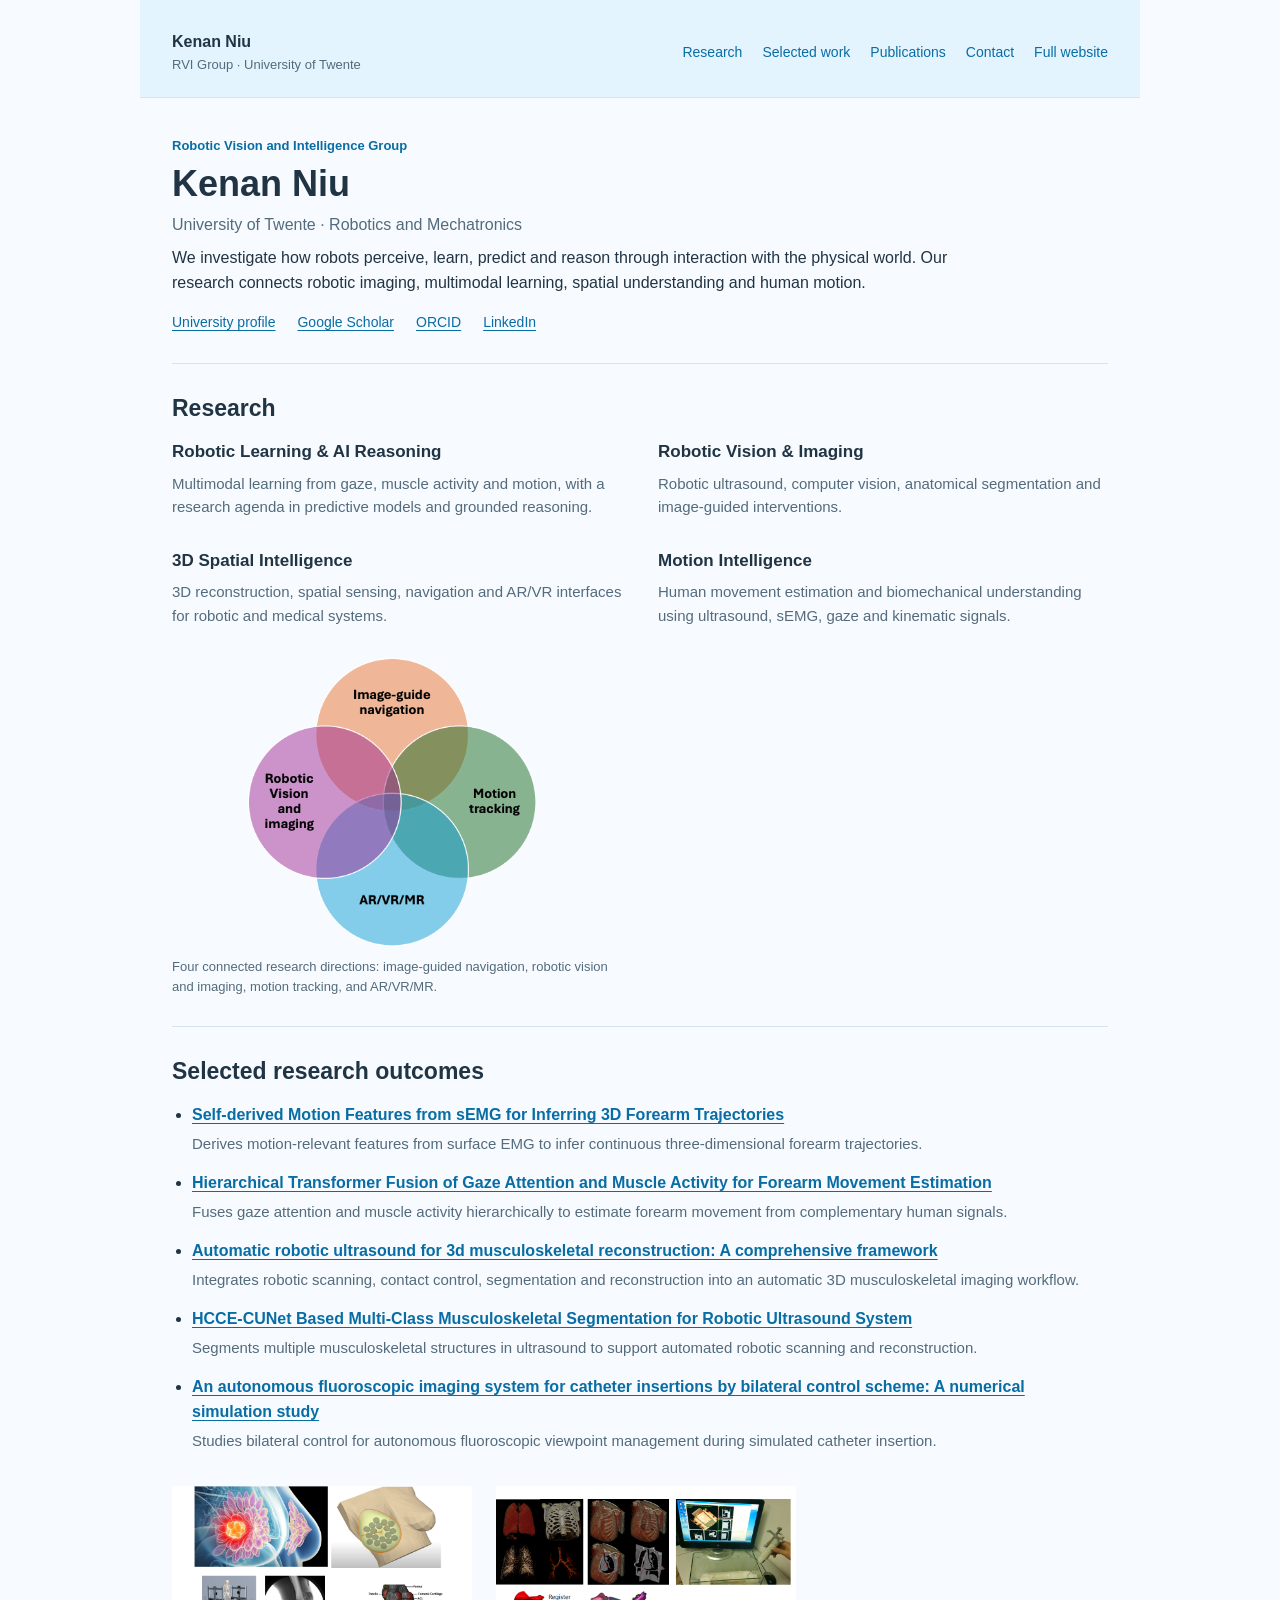
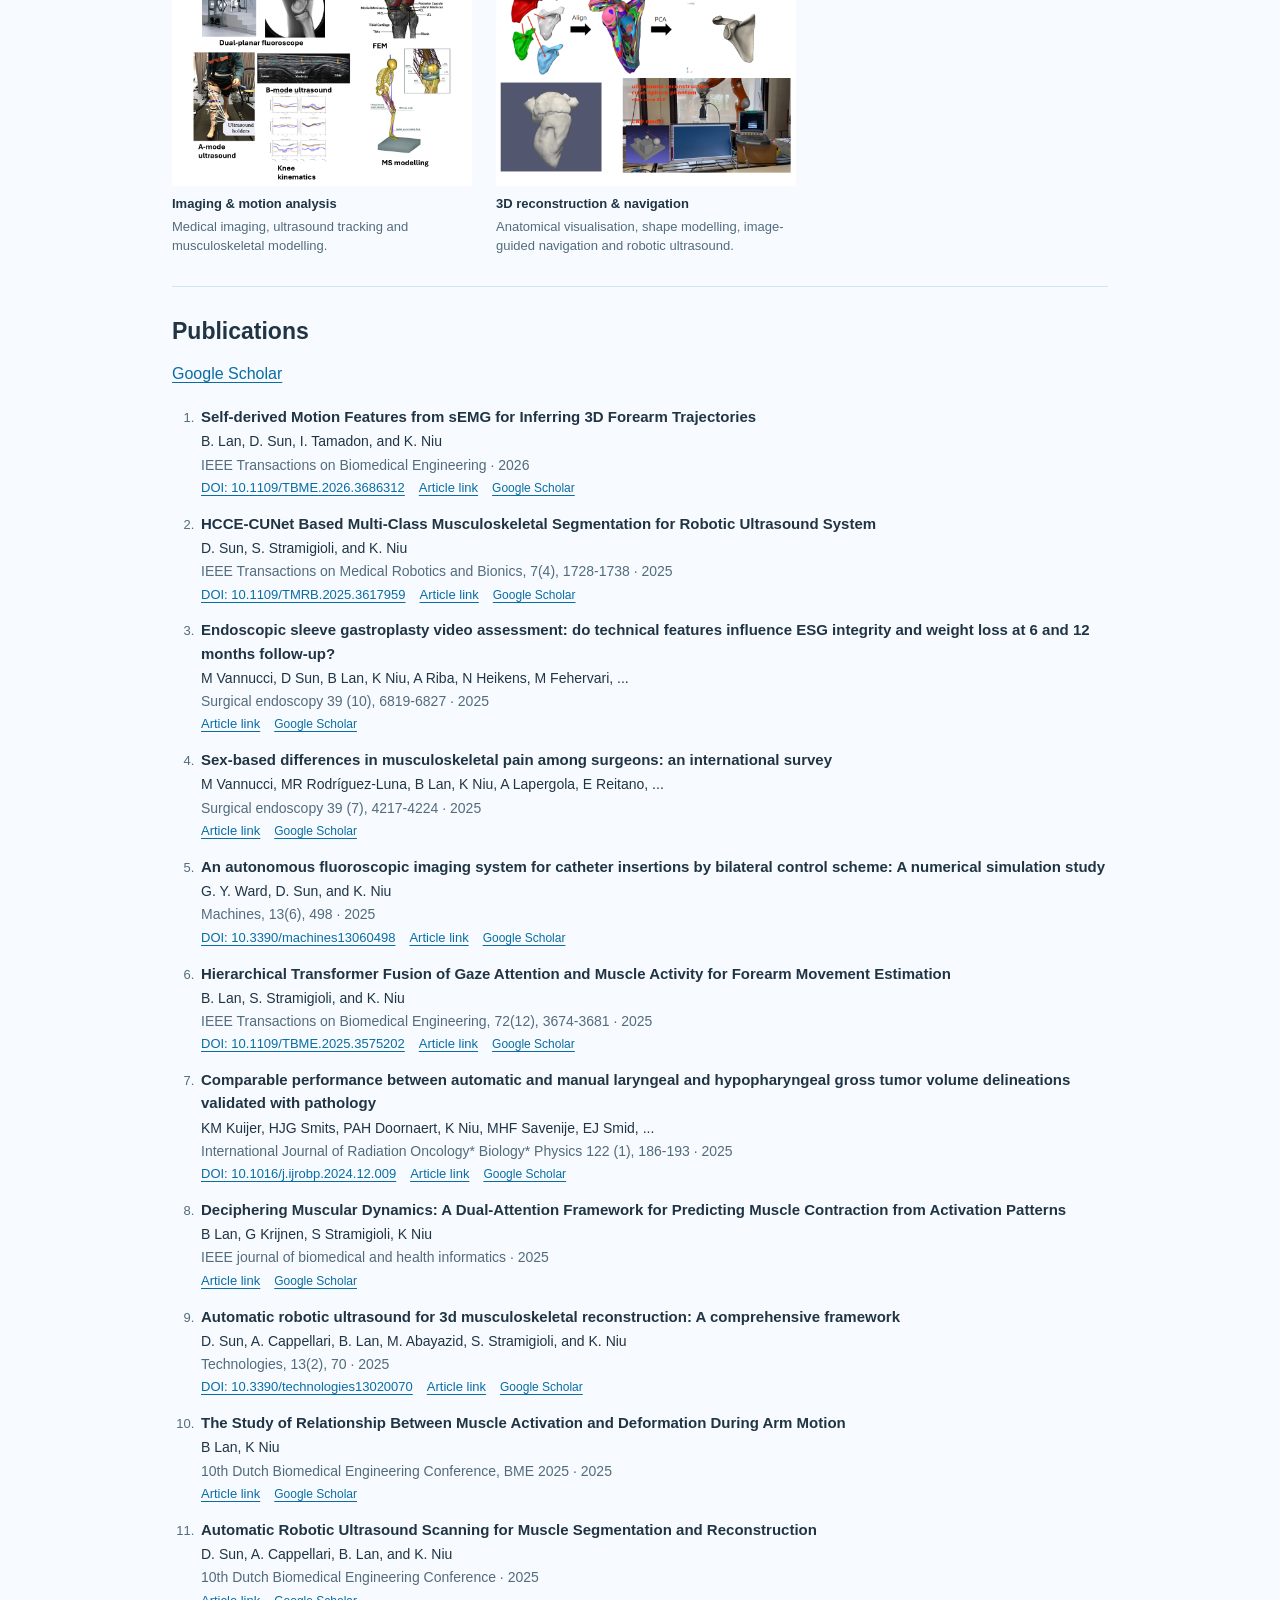
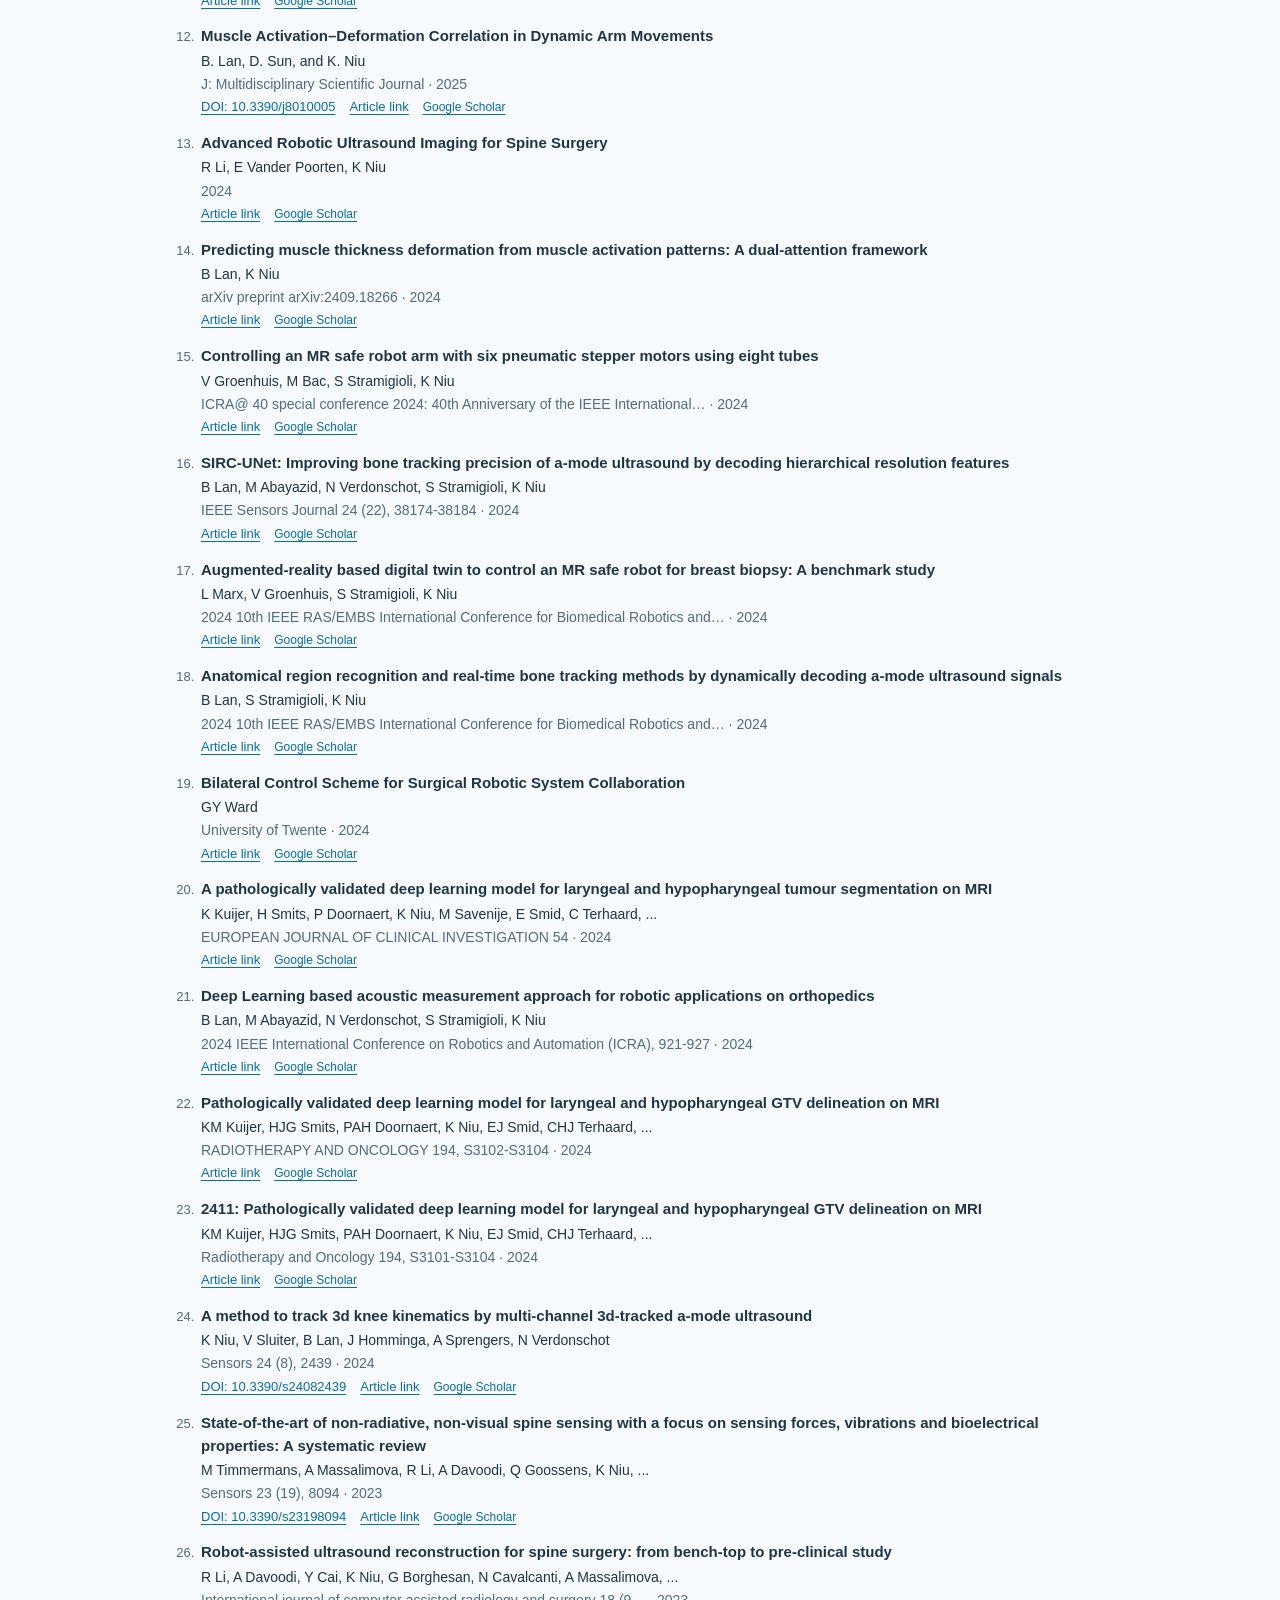
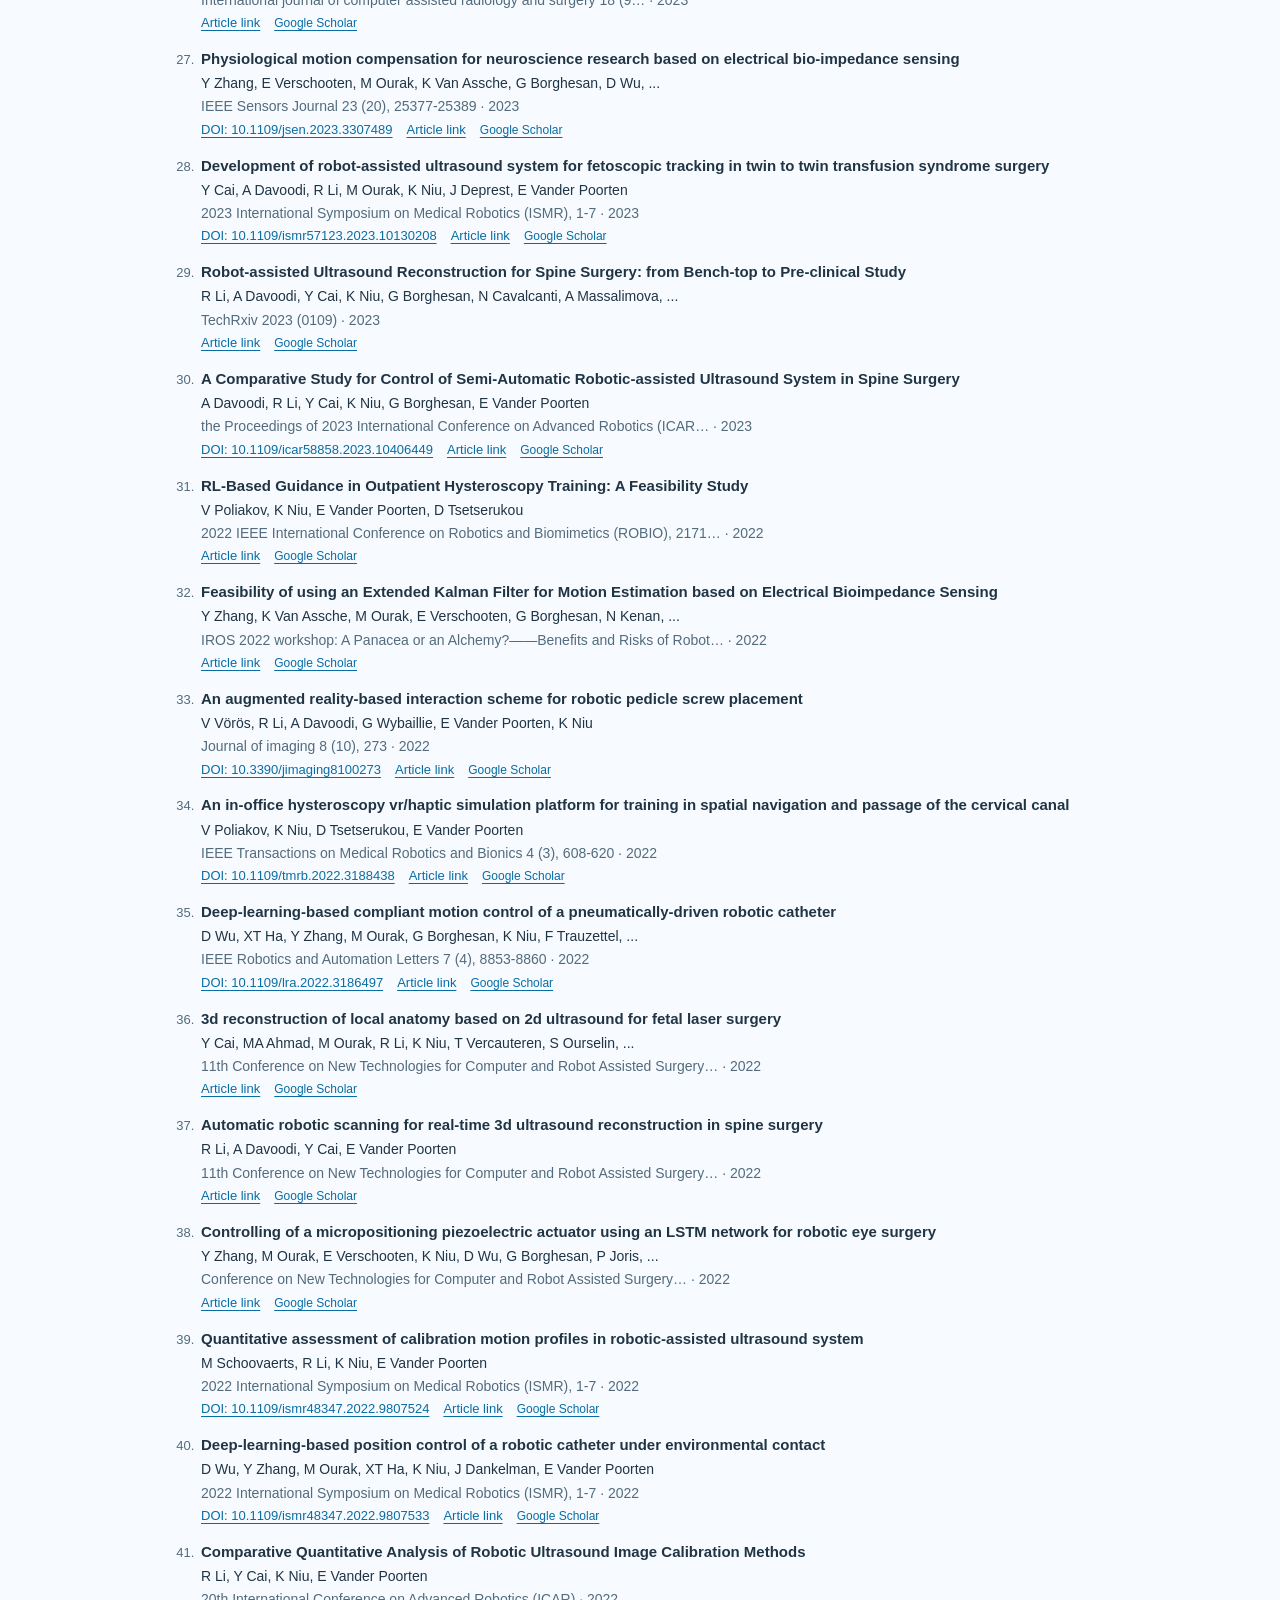
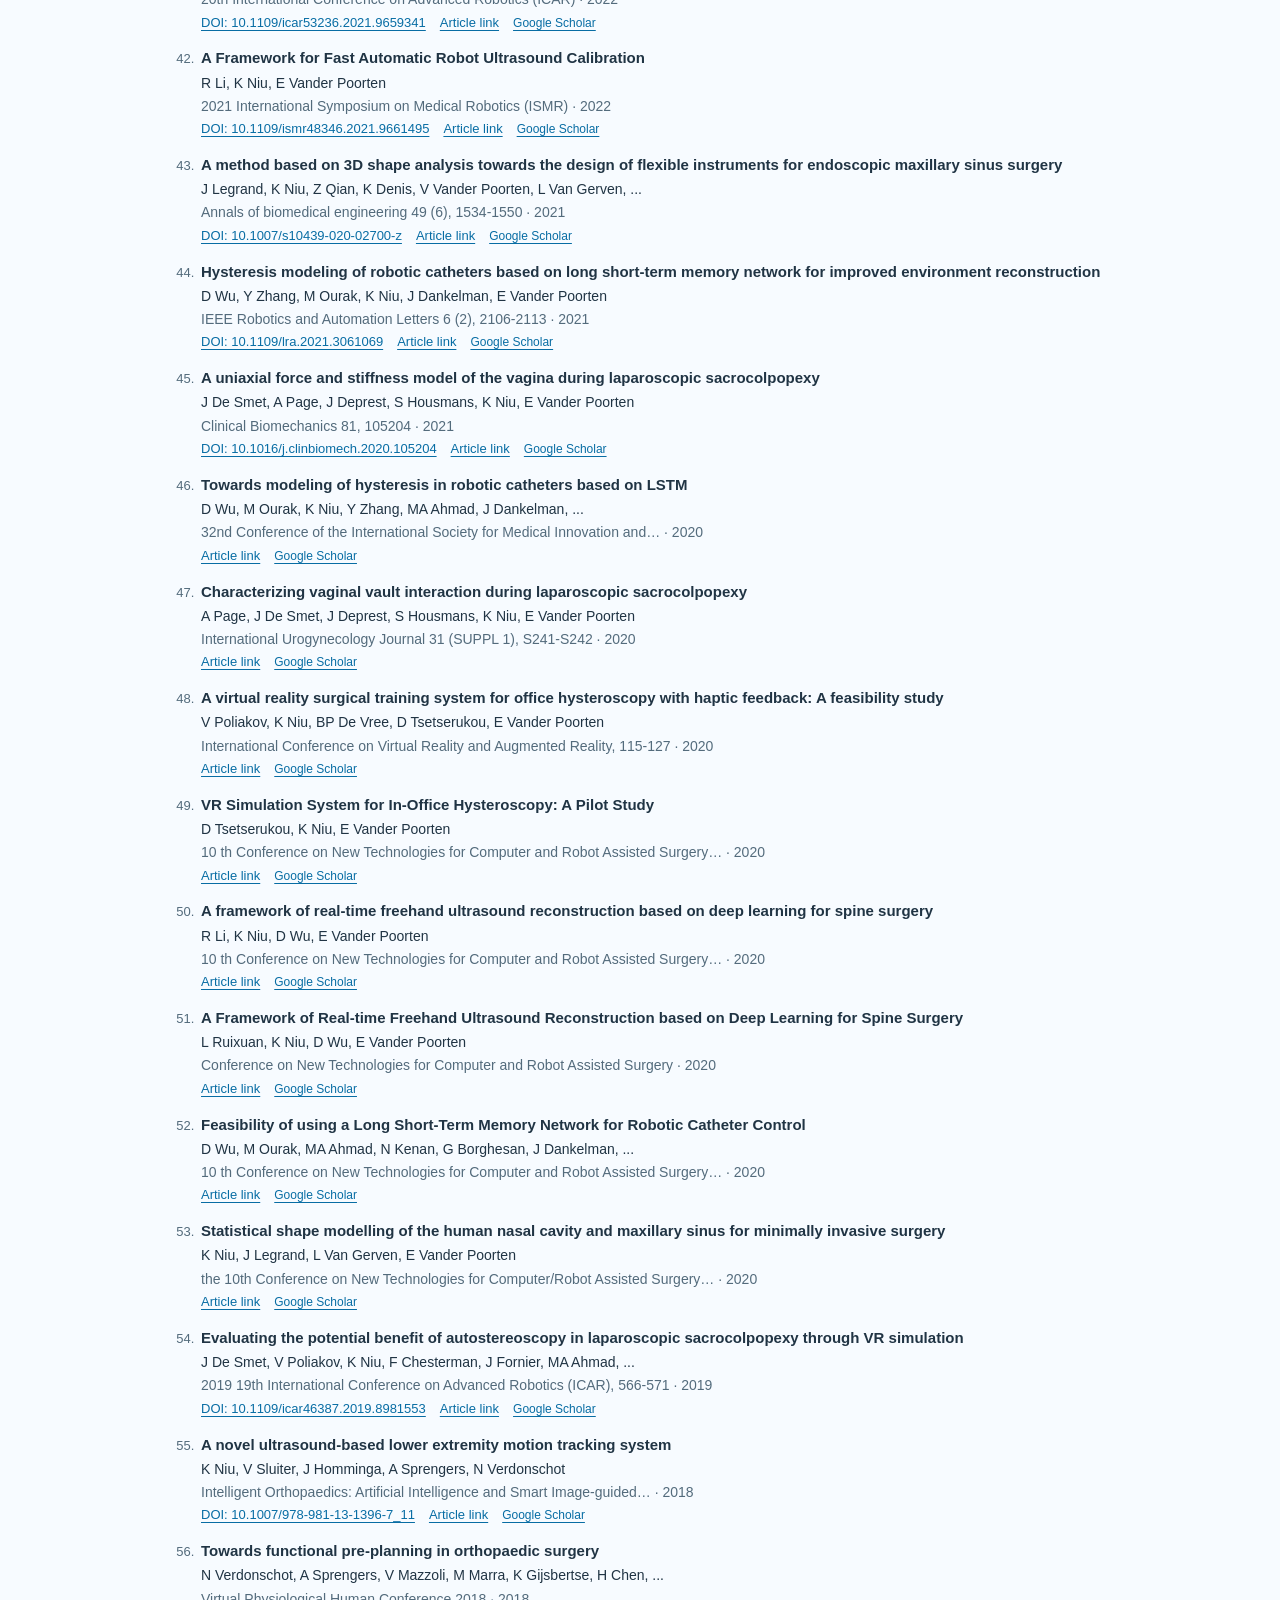
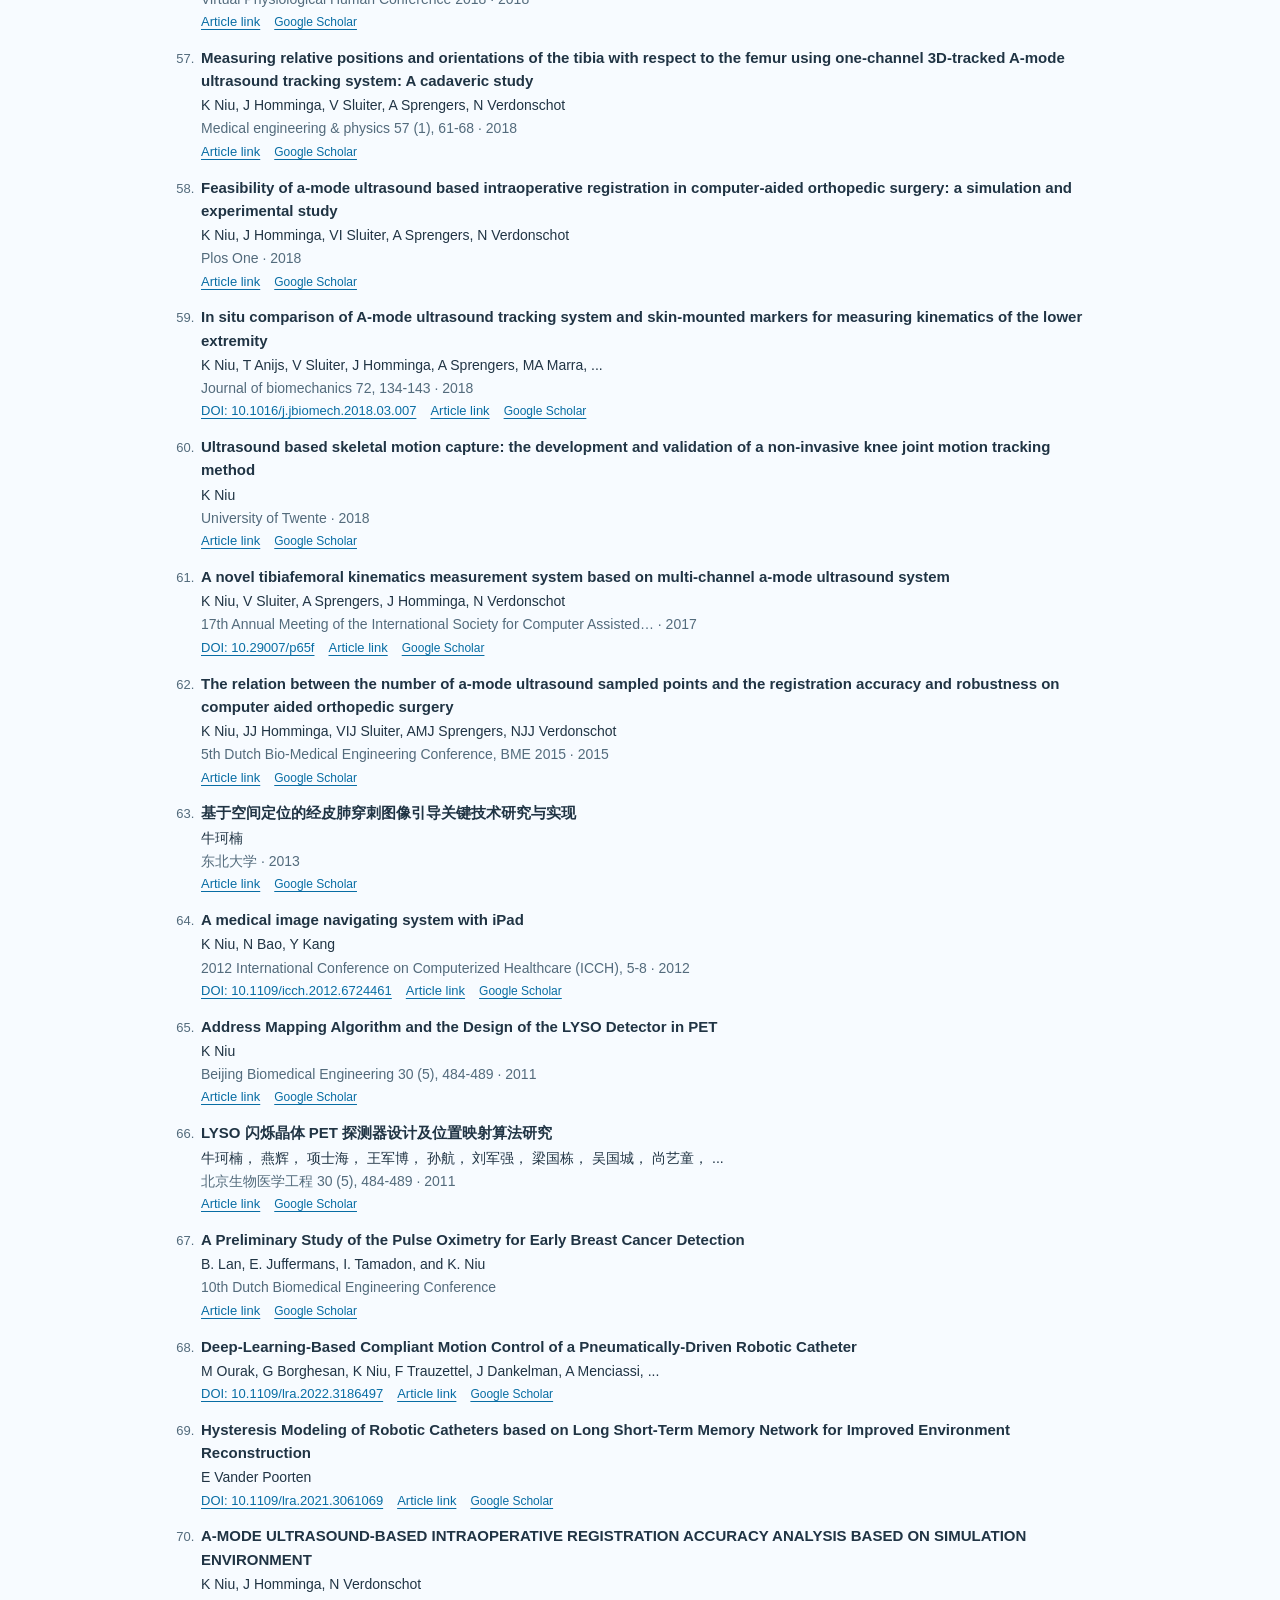
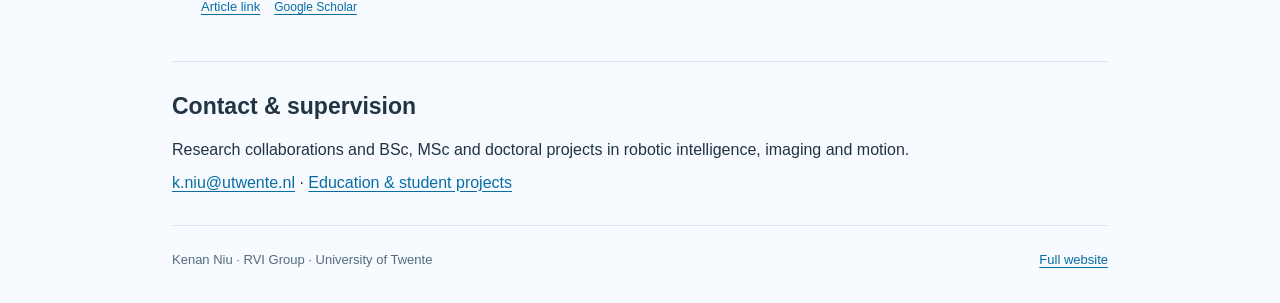
==== commit 0305ddc9: "Add RAM-sourced research team and unify sky-blue theme" ====
--- a/simple/index.html
+++ b/simple/index.html
@@ -1,5 +1,5 @@
 <!doctype html>
-<html lang="en"><head><meta charset="utf-8"><meta name="viewport" content="width=device-width,initial-scale=1"><meta name="description" content="Kenan Niu and RVI Group: research in robotic learning, AI reasoning, vision, spatial intelligence and motion. Complete publication archive."><title>Kenan Niu | RVI Group Research & Publications</title><link rel="icon" href="data:,"><link rel="stylesheet" href="style.css"></head>
+<html lang="en"><head><meta charset="utf-8"><meta name="viewport" content="width=device-width,initial-scale=1"><meta name="description" content="Kenan Niu and RVI Group: research in robotic learning, AI reasoning, vision, spatial intelligence and motion. Complete publication archive."><title>Kenan Niu | RVI Group Research & Publications</title><link rel="icon" href="data:,"><link rel="stylesheet" href="style.css?v=20261014-blue-team"></head>
 <body><a class="skip" href="#main">Skip to content</a><header><a class="identity" href="#main">Kenan Niu <span>RVI Group · University of Twente</span></a><nav aria-label="Main navigation"><a href="#research">Research</a><a href="#results">Selected work</a><a href="#publications">Publications</a><a href="#contact">Contact</a><a href="../">Full website</a></nav></header>
 <main id="main"><section class="intro"><p class="eyebrow">Robotic Vision and Intelligence Group</p><h1>Kenan Niu</h1><p class="affiliation">University of Twente · Robotics and Mechatronics</p><p>We investigate how robots perceive, learn, predict and reason through interaction with the physical world. Our research connects robotic imaging, multimodal learning, spatial understanding and human motion.</p><div class="profiles"><a href="https://people.utwente.nl/k.niu">University profile</a><a href="https://scholar.google.com/citations?user=mWEOPuMAAAAJ&amp;hl=en">Google Scholar</a><a href="https://orcid.org/0000-0002-5498-4311">ORCID</a><a href="https://www.linkedin.com/in/kenanniu/">LinkedIn</a></div></section>
 <section id="research"><h2>Research</h2><div class="directions"><article><h3>Robotic Learning & AI Reasoning</h3><p>Multimodal learning from gaze, muscle activity and motion, with a research agenda in predictive models and grounded reasoning.</p></article><article><h3>Robotic Vision & Imaging</h3><p>Robotic ultrasound, computer vision, anatomical segmentation and image-guided interventions.</p></article><article><h3>3D Spatial Intelligence</h3><p>3D reconstruction, spatial sensing, navigation and AR/VR interfaces for robotic and medical systems.</p></article><article><h3>Motion Intelligence</h3><p>Human movement estimation and biomechanical understanding using ultrasound, sEMG, gaze and kinematic signals.</p></article></div><figure class="research-image focus-diagram"><a href="images/research-directions.png"><img src="images/research-directions.png" width="1280" height="856" alt="Four overlapping research directions: image-guided navigation, robotic vision and imaging, motion tracking, and AR/VR/MR."></a><figcaption>Four connected research directions: image-guided navigation, robotic vision and imaging, motion tracking, and AR/VR/MR.</figcaption></figure></section>
--- a/simple/style.css
+++ b/simple/style.css
@@ -1,3 +1,5 @@
-:root{color-scheme:light;font-family:Arial,Helvetica,sans-serif;color:#20282b;background:#fff;font-size:16px;line-height:1.55}*{box-sizing:border-box}html{scroll-behavior:auto}body{margin:0}a{color:#17665d;text-underline-offset:3px;overflow-wrap:anywhere}a:hover{color:#a43836}header,main,footer{max-width:1000px;margin:auto;padding:0 32px}header{padding-top:30px;padding-bottom:22px;border-bottom:1px solid #ddd;display:flex;justify-content:space-between;gap:24px;align-items:center}.identity{font-weight:700;color:#20282b;text-decoration:none}.identity span{display:block;font-size:13px;font-weight:400;color:#626a6c}nav{display:flex;flex-wrap:wrap;gap:8px 20px;font-size:14px}nav a{text-decoration:none}section{padding:30px 0;border-bottom:1px solid #e1e5e4;scroll-margin-top:20px}.intro{padding-top:38px}.intro>p{max-width:780px}.eyebrow{font-size:13px;color:#17665d;margin:0 0 6px;font-weight:700}h1{font-size:36px;line-height:1.2;margin:0 0 8px}h2{font-size:23px;line-height:1.3;margin:0 0 16px}h3{font-size:17px;line-height:1.4;margin:0 0 8px}p{margin:8px 0}.affiliation,.venue{color:#626a6c}.profiles{display:flex;flex-wrap:wrap;gap:8px 22px;font-size:14px;margin-top:16px}.directions{display:grid;grid-template-columns:1fr 1fr;gap:22px 36px}.directions p{font-size:15px;color:#505b5e}.highlights{padding-left:20px;margin:0}.highlights li{padding:0 0 12px}.highlights a{font-weight:600}.highlights p{font-size:15px;color:#505b5e;margin:4px 0}.research-image{margin:16px 0 0;border:1px dashed #aab8b5;min-height:100px;background:#f7f9f8;display:grid;place-items:center;text-align:center}.research-image img{width:100%;max-height:400px;object-fit:contain}.research-image img[hidden]{display:none}.research-image figcaption{padding:20px;color:#64716f;font-size:14px}.section-heading p,.archive-note{font-size:14px;color:#626a6c}ol.publication-list{margin:18px 0 0;padding-left:26px}.publication-list li{padding:0 0 14px 3px;line-height:1.45}.publication-list li::marker{font-size:13px;color:#626a6c}.publication-list li>a:first-child{font-size:15px;font-weight:600;color:#20282b;text-decoration:none}.publication-list li>a:first-child:hover{color:#17665d;text-decoration:underline}.publication-list li p{font-size:14px;margin:3px 0;overflow-wrap:anywhere}.publication-links{display:flex;flex-wrap:wrap;align-items:baseline;gap:4px 14px;margin-top:4px;font-size:13px}.publication-list li p.publication-links{margin-top:4px;font-size:13px}.source{font-size:12px}footer{padding-top:24px;padding-bottom:32px;font-size:13px;color:#626a6c}footer a{float:right}.skip{position:absolute;left:-9999px}.skip:focus{left:16px;top:8px;background:white;padding:8px}@media(max-width:640px){header,main,footer{padding-left:20px;padding-right:20px}header{display:block}nav{margin-top:16px;gap:8px 16px}.directions{grid-template-columns:1fr;gap:18px}h1{font-size:30px}section{padding:24px 0}footer a{float:none;display:block;margin-top:8px}}@media print{header nav,.research-image,.research-gallery,footer{display:none}a{color:inherit}header,main{max-width:none;padding:0}.publication-list li{break-inside:avoid}}
+:root{color-scheme:light;font-family:Arial,Helvetica,sans-serif;color:#203444;background:#f7fbff;font-size:16px;line-height:1.55}*{box-sizing:border-box}html{scroll-behavior:auto}body{margin:0;background:#f7fbff}a{color:#086da4;text-underline-offset:3px;overflow-wrap:anywhere}a:hover{color:#345a9c}header,main,footer{max-width:1000px;margin:auto;padding:0 32px}header{background:#e4f4ff;padding-top:30px;padding-bottom:22px;border-bottom:1px solid #d3e5f1;display:flex;justify-content:space-between;gap:24px;align-items:center}.identity{font-weight:700;color:#203444;text-decoration:none}.identity span{display:block;font-size:13px;font-weight:400;color:#536b7c}nav{display:flex;flex-wrap:wrap;gap:8px 20px;font-size:14px}nav a{text-decoration:none}section{padding:30px 0;border-bottom:1px solid #d3e5f1;scroll-margin-top:20px}.intro{padding-top:38px}.intro>p{max-width:780px}.eyebrow{font-size:13px;color:#086da4;margin:0 0 6px;font-weight:700}h1{font-size:36px;line-height:1.2;margin:0 0 8px}h2{font-size:23px;line-height:1.3;margin:0 0 16px}h3{font-size:17px;line-height:1.4;margin:0 0 8px}p{margin:8px 0}.affiliation,.venue{color:#536b7c}.profiles{display:flex;flex-wrap:wrap;gap:8px 22px;font-size:14px;margin-top:16px}.directions{display:grid;grid-template-columns:1fr 1fr;gap:22px 36px}.directions p{font-size:15px;color:#536b7c}.highlights{padding-left:20px;margin:0}.highlights li{padding:0 0 12px}.highlights a{font-weight:600}.highlights p{font-size:15px;color:#536b7c;margin:4px 0}.research-image{margin:16px 0 0;border:1px dashed #b4d8ee;min-height:100px;background:#eef8ff;display:grid;place-items:center;text-align:center}.research-image img{width:100%;max-height:400px;object-fit:contain}.research-image img[hidden]{display:none}.research-image figcaption{padding:20px;color:#536b7c;font-size:14px}.section-heading p,.archive-note{font-size:14px;color:#536b7c}ol.publication-list{margin:18px 0 0;padding-left:26px}.publication-list li{padding:0 0 14px 3px;line-height:1.45}.publication-list li::marker{font-size:13px;color:#536b7c}.publication-list li>a:first-child{font-size:15px;font-weight:600;color:#203444;text-decoration:none}.publication-list li>a:first-child:hover{color:#086da4;text-decoration:underline}.publication-list li p{font-size:14px;margin:3px 0;overflow-wrap:anywhere}.publication-links{display:flex;flex-wrap:wrap;align-items:baseline;gap:4px 14px;margin-top:4px;font-size:13px}.publication-list li p.publication-links{margin-top:4px;font-size:13px}.source{font-size:12px}footer{padding-top:24px;padding-bottom:32px;font-size:13px;color:#536b7c}footer a{float:right}.skip{position:absolute;left:-9999px}.skip:focus{left:16px;top:8px;background:white;padding:8px}@media(max-width:640px){header,main,footer{padding-left:20px;padding-right:20px}header{display:block}nav{margin-top:16px;gap:8px 16px}.directions{grid-template-columns:1fr;gap:18px}h1{font-size:30px}section{padding:24px 0}footer a{float:none;display:block;margin-top:8px}}@media print{header nav,.research-image,.research-gallery,footer{display:none}a{color:inherit}header,main{max-width:none;padding:0}.publication-list li{break-inside:avoid}}
 :root .focus-diagram{border:0;background:transparent;margin-top:20px;max-width:440px;min-height:0;place-items:start;text-align:left}.focus-diagram a{display:block;width:100%}.focus-diagram img{display:block;width:100%;height:auto;max-height:none;object-fit:contain}.focus-diagram figcaption{padding:8px 0 0;font-size:13px;line-height:1.5}
-:root .research-gallery{display:grid;grid-template-columns:repeat(2,minmax(0,1fr));gap:24px;width:100%;max-width:624px;margin-top:18px}.research-gallery figure{margin:0;min-width:0;max-width:300px}.research-gallery a{display:flex;align-items:center;justify-content:center;aspect-ratio:1;background:#f5f7f6}.research-gallery img{display:block;width:100%;height:100%;object-fit:contain}.research-gallery figcaption{padding:8px 0 0;font-size:13px;line-height:1.5}.research-gallery figcaption strong,.research-gallery figcaption span{display:block}.research-gallery figcaption span{color:#626a6c;margin-top:3px}a:focus-visible{outline:2px solid #17665d;outline-offset:3px}@media(max-width:640px){:root .focus-diagram{max-width:320px}:root .research-gallery{grid-template-columns:minmax(0,1fr);max-width:280px;gap:18px}}
+:root .research-gallery{display:grid;grid-template-columns:repeat(2,minmax(0,1fr));gap:24px;width:100%;max-width:624px;margin-top:18px}.research-gallery figure{margin:0;min-width:0;max-width:300px}.research-gallery a{display:flex;align-items:center;justify-content:center;aspect-ratio:1;background:#fff}.research-gallery img{display:block;width:100%;height:100%;object-fit:contain}.research-gallery figcaption{padding:8px 0 0;font-size:13px;line-height:1.5}.research-gallery figcaption strong,.research-gallery figcaption span{display:block}.research-gallery figcaption span{color:#536b7c;margin-top:3px}a:focus-visible{outline:2px solid #086da4;outline-offset:3px}@media(max-width:640px){:root .focus-diagram{max-width:320px}:root .research-gallery{grid-template-columns:minmax(0,1fr);max-width:280px;gap:18px}}
+
+.people-section{min-width:0;padding:24px 0;border-top:1px solid #d3e5f1}.people-section:first-child{border-top:0}.people-section-heading{margin:0 0 16px;font-size:20px}.people-grid{display:grid;grid-template-columns:repeat(2,minmax(0,1fr));gap:20px 36px}.people-grid .person-card{display:grid;grid-template-columns:minmax(0,1fr);align-items:start;gap:16px;min-width:0;padding:8px 0}.people-grid .person-card:has(img){grid-template-columns:80px minmax(0,1fr)}.people-grid .person-card>*{min-width:0}.people-grid .person-card img{width:80px;height:80px;object-fit:contain;object-position:top;background:#fff}.people-section:first-child .people-grid{grid-template-columns:minmax(0,1fr)}.people-section:first-child .person-card:has(img){grid-template-columns:160px minmax(0,1fr)}.people-section:first-child .person-card img{width:160px;height:160px}.people-grid .person-card h2,.people-grid .person-card h3,.people-grid .person-name{font-size:17px;margin:0 0 6px}.people-grid .person-card p{font-size:14px;margin:0 0 6px}.people-grid .role,.person-role{color:#536b7c;font-weight:600}.people-grid .text-links,.person-links{display:flex;flex-wrap:wrap;gap:6px 14px;margin-top:8px;font-size:13px}.people-grid .person-card .source-credit,.people-grid .person-card .profile-source,.people-source,.people-source-credit,.people-section-footer{margin-top:10px;color:#536b7c;font-size:12px}@media(max-width:640px){.people-grid{grid-template-columns:minmax(0,1fr)}.people-section:first-child .person-card:has(img){grid-template-columns:minmax(0,1fr)}}
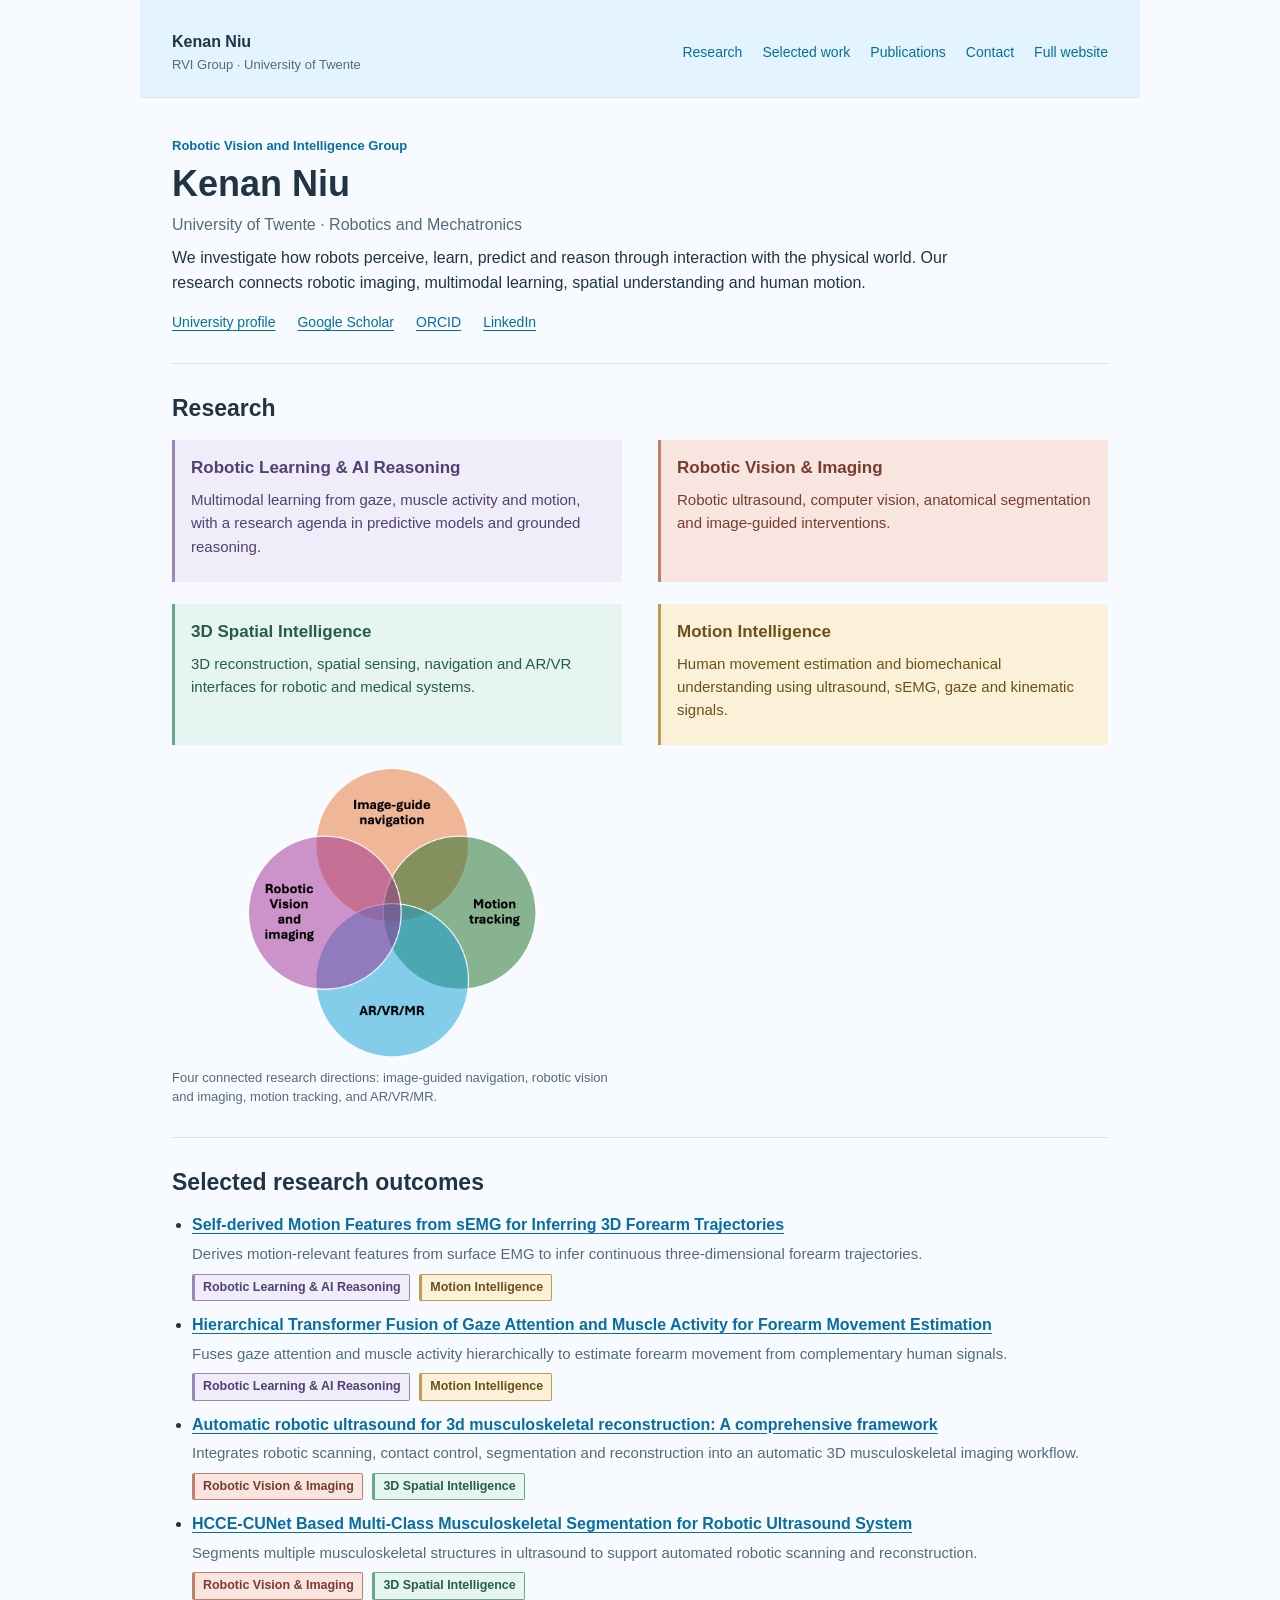
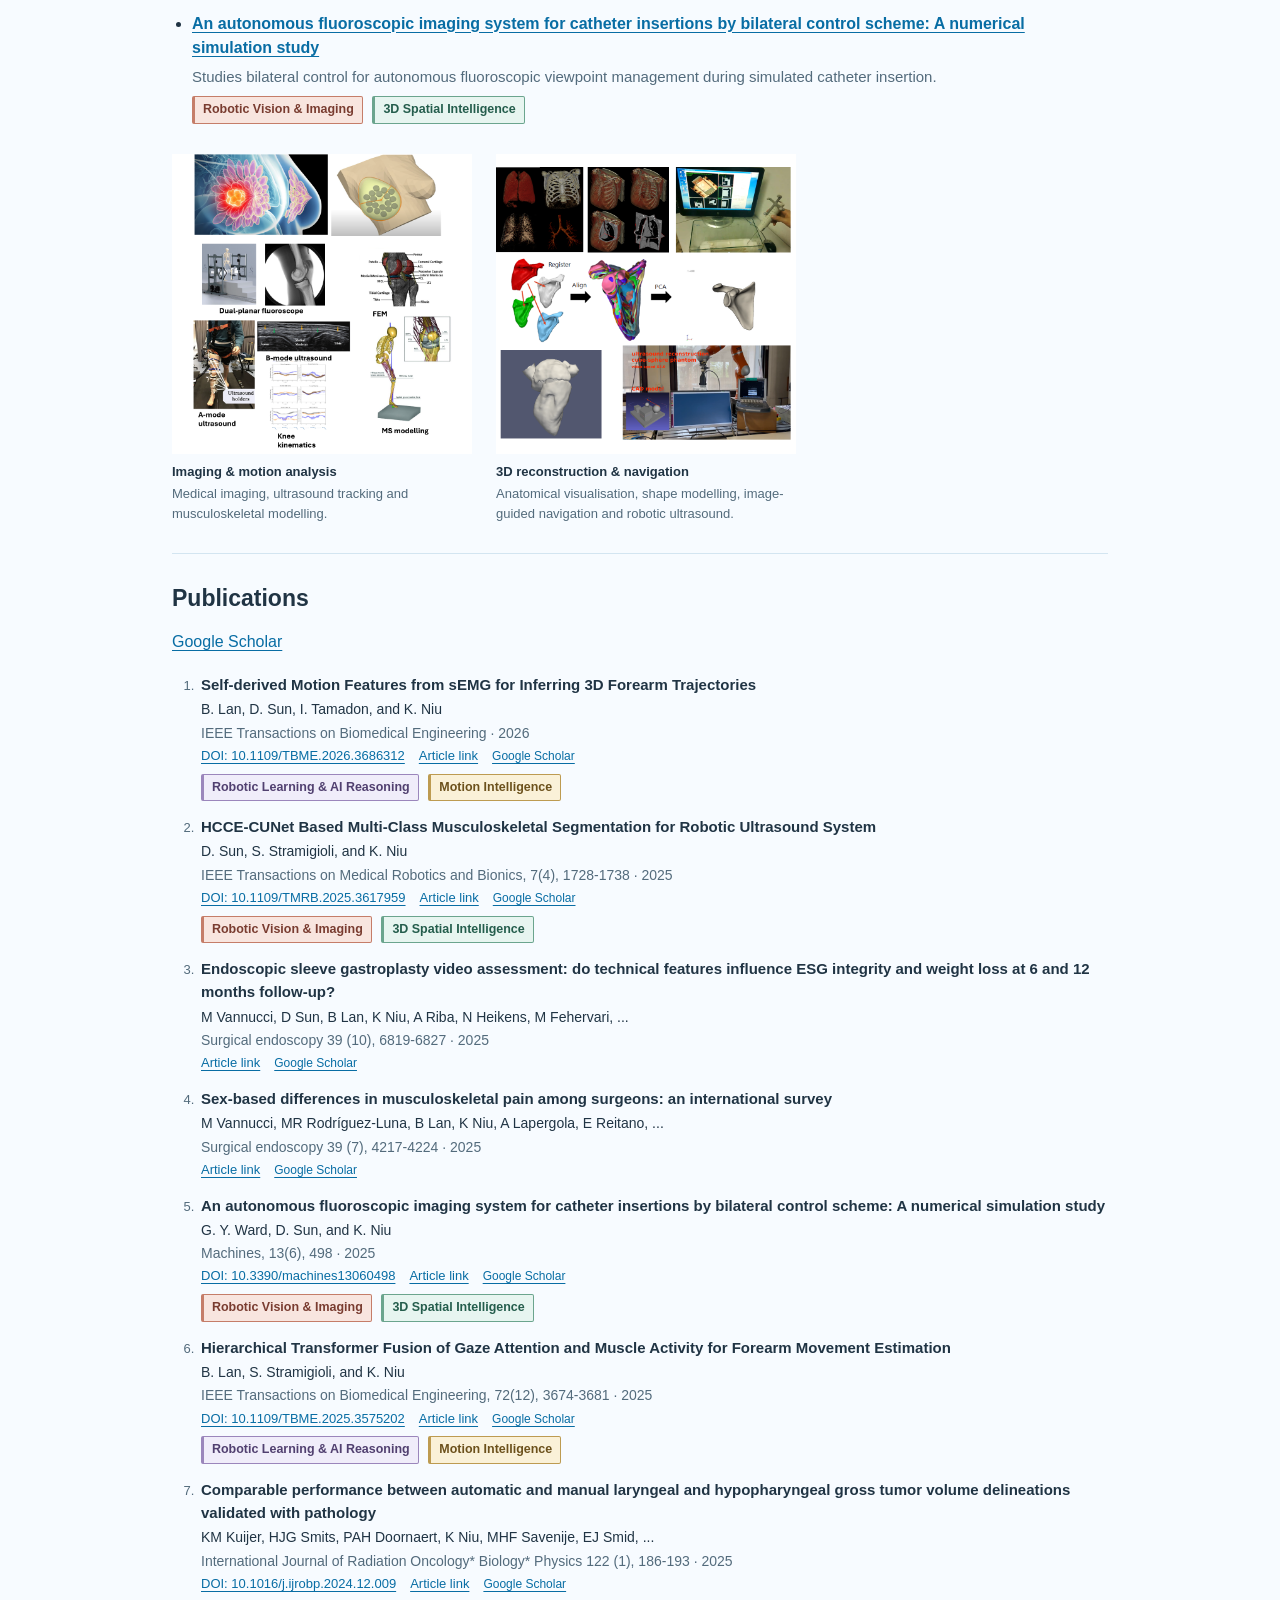
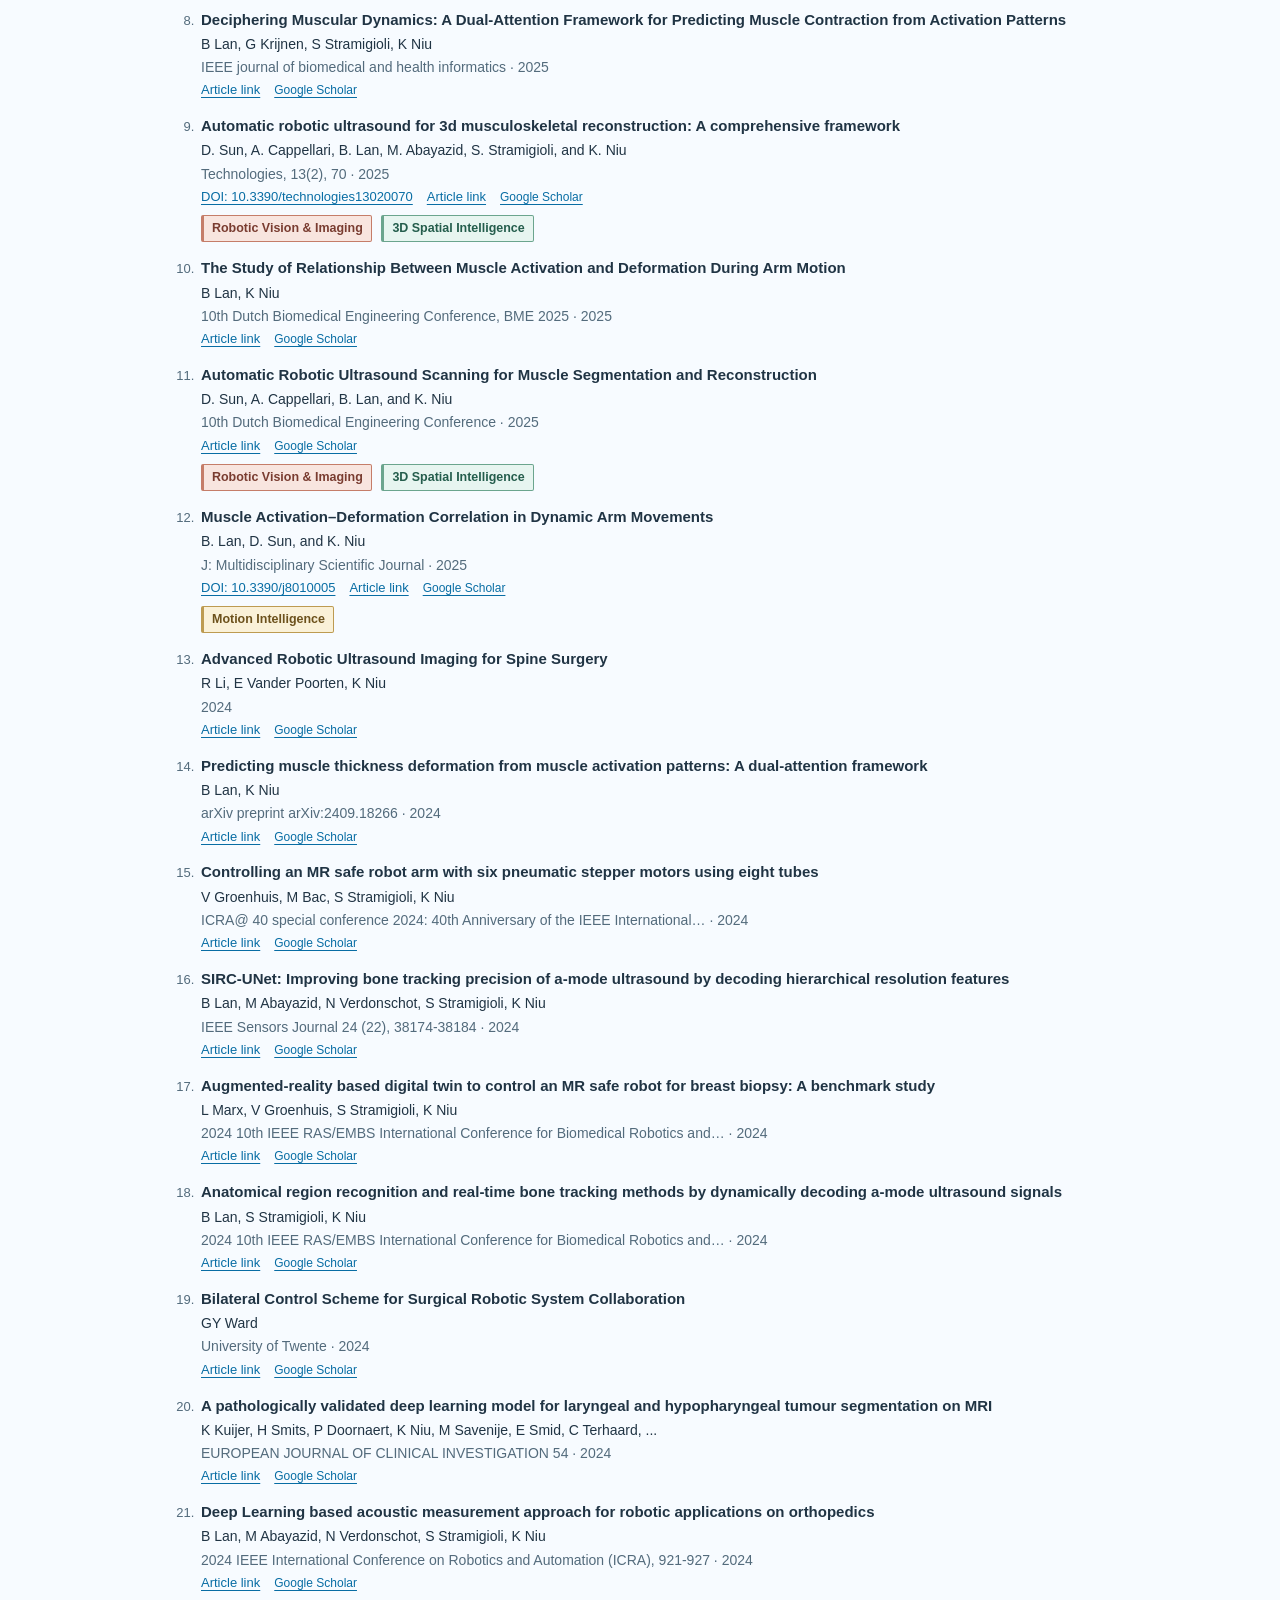
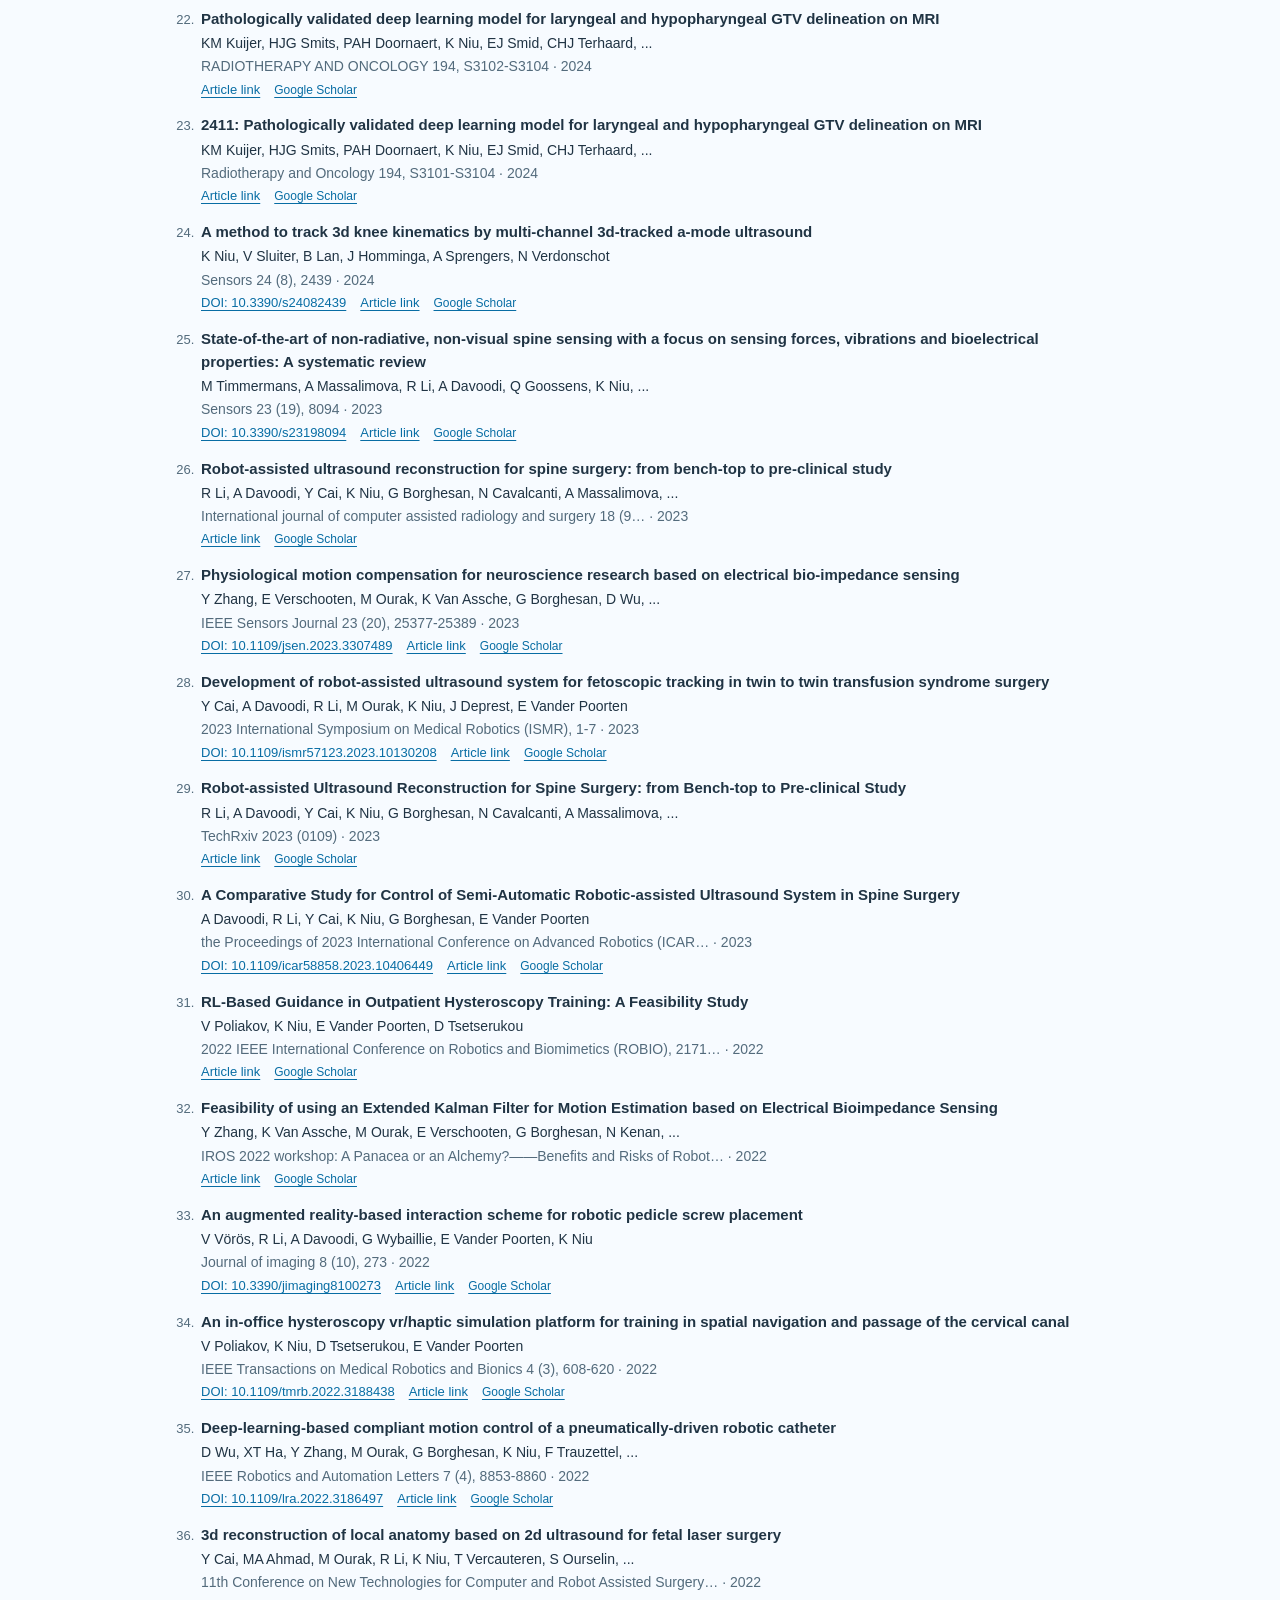
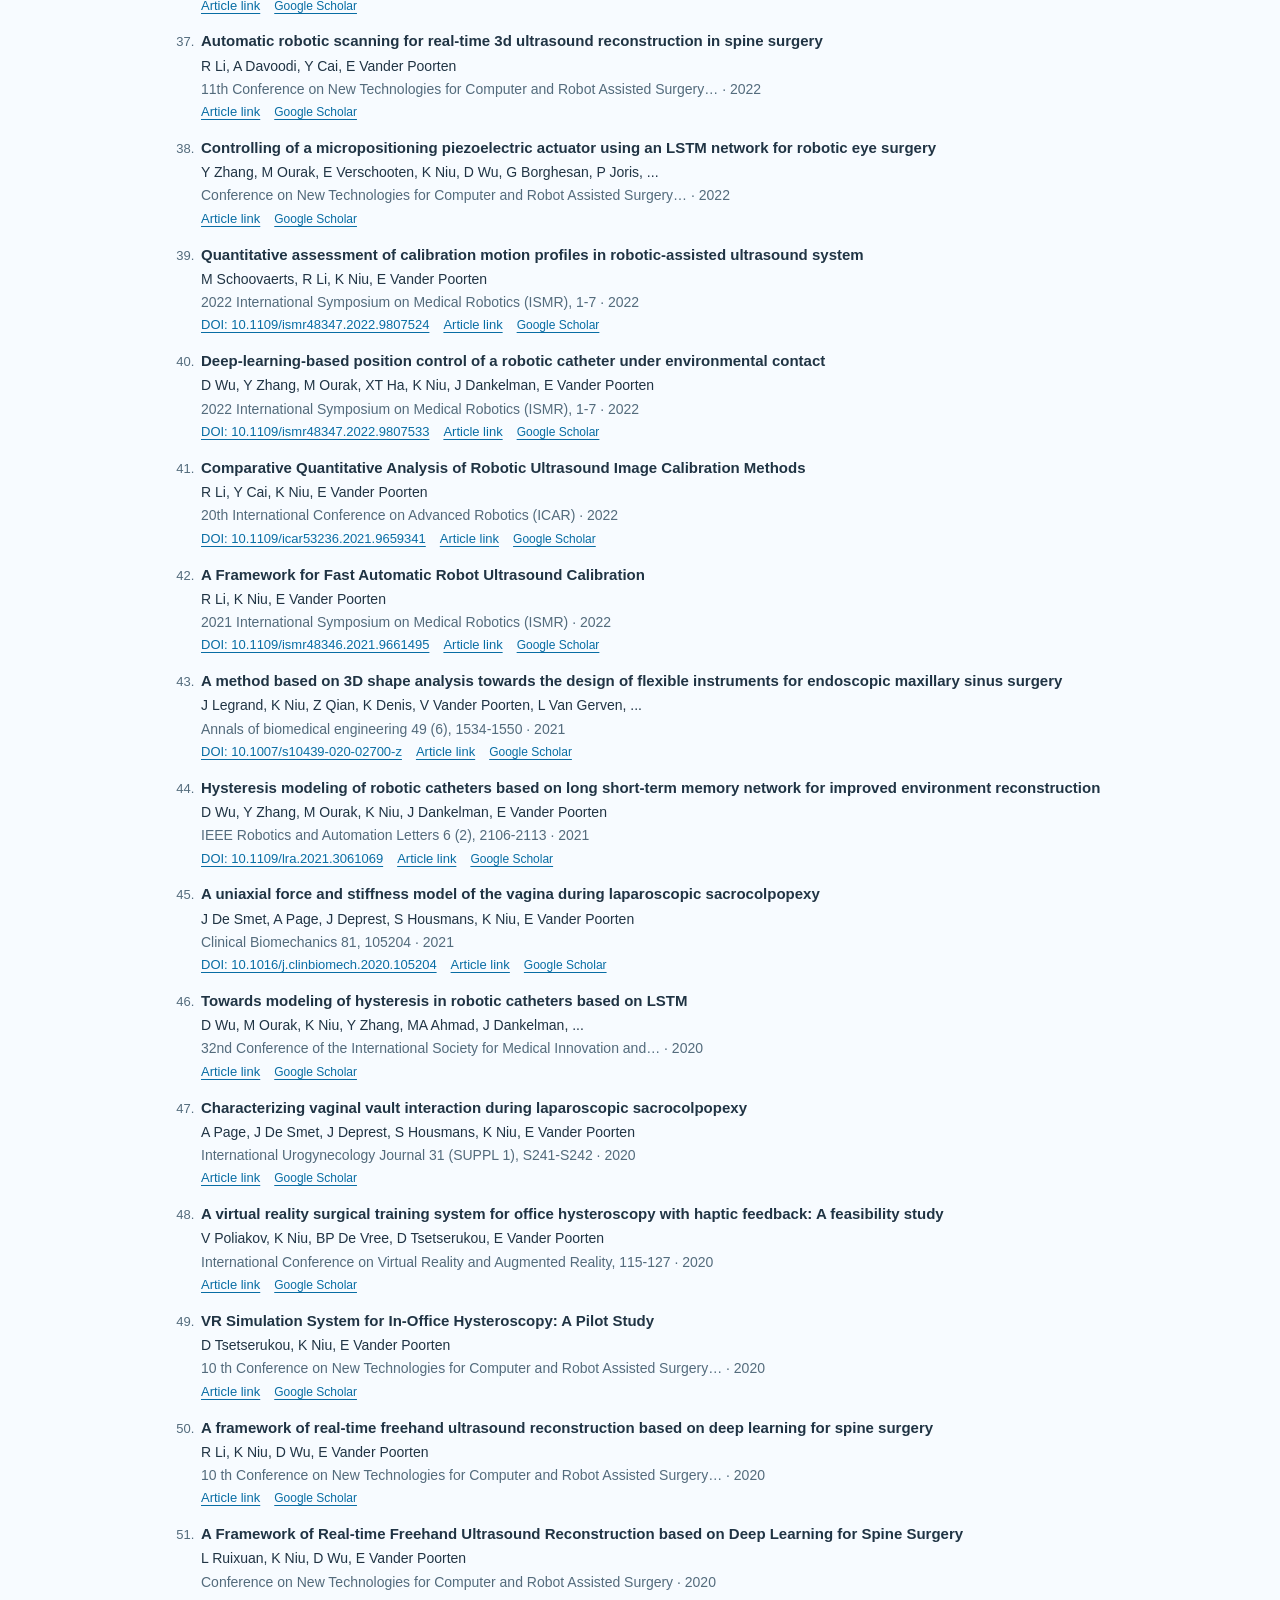
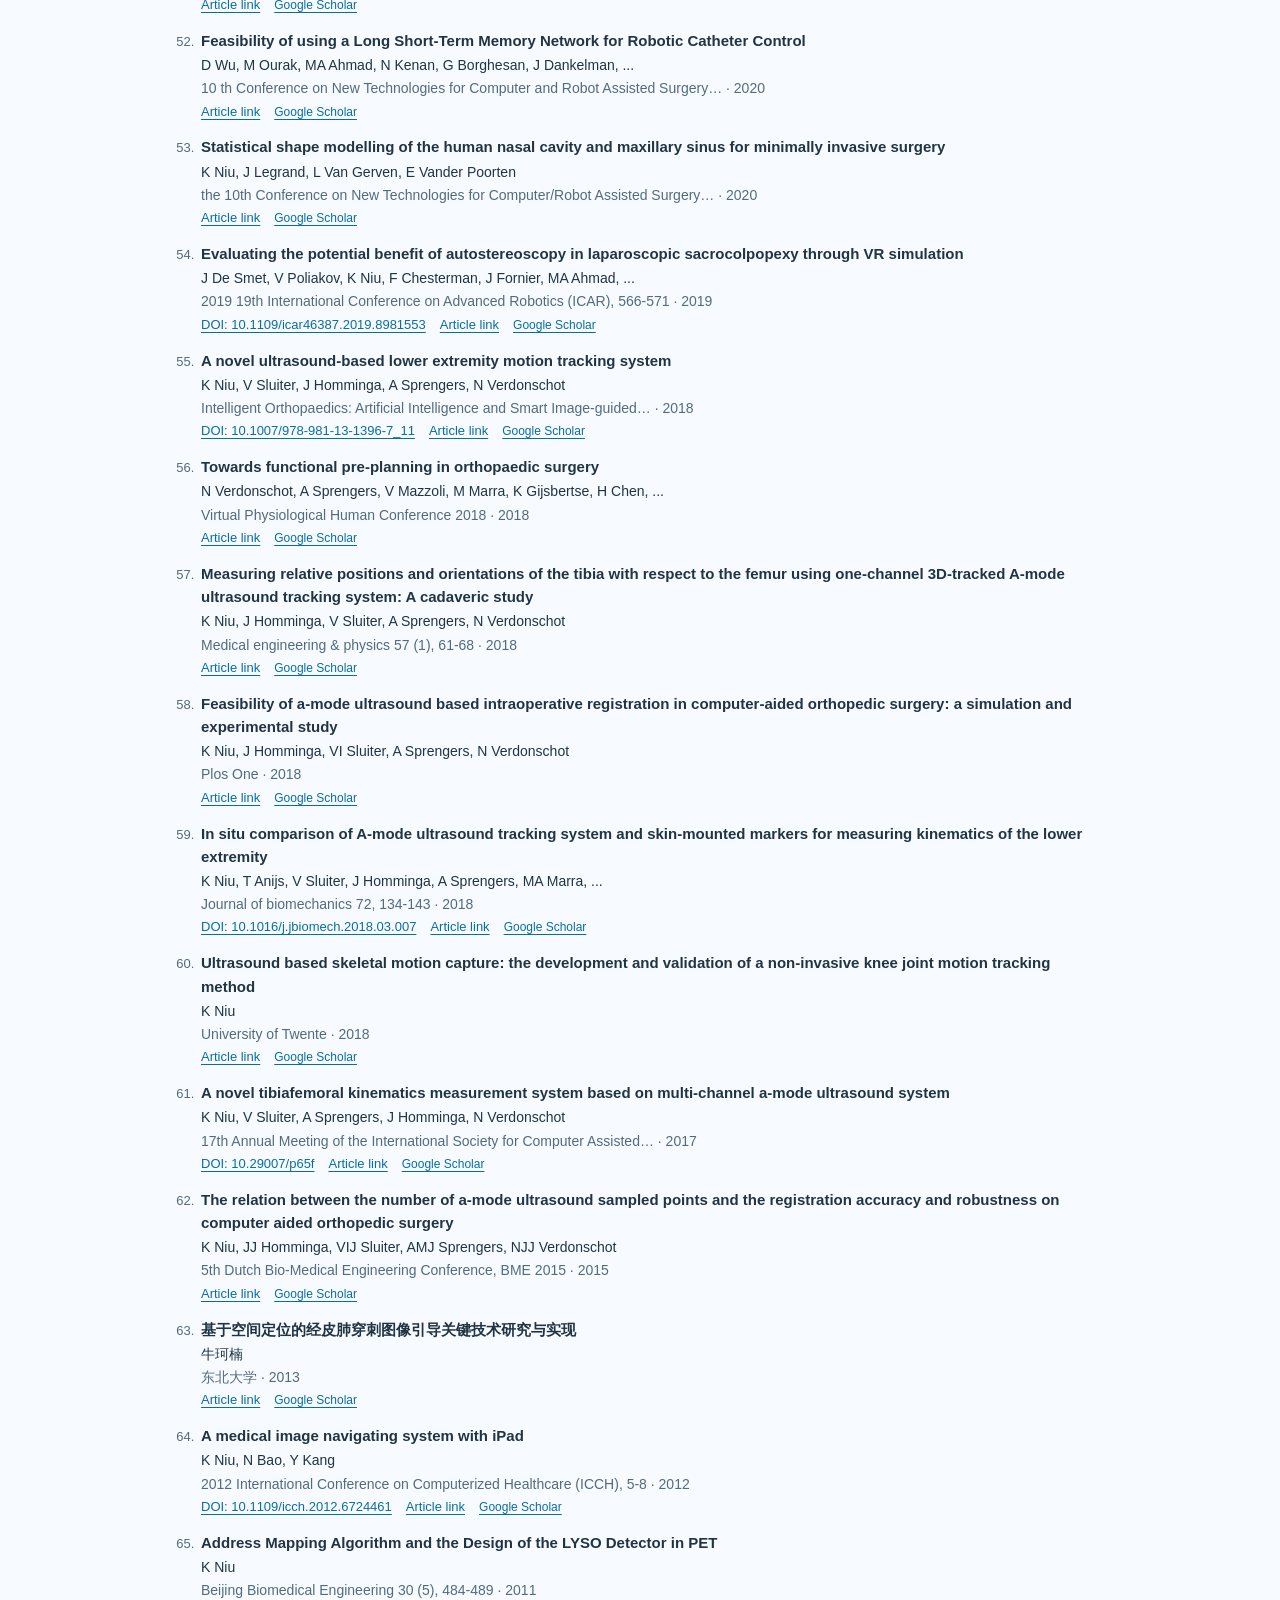
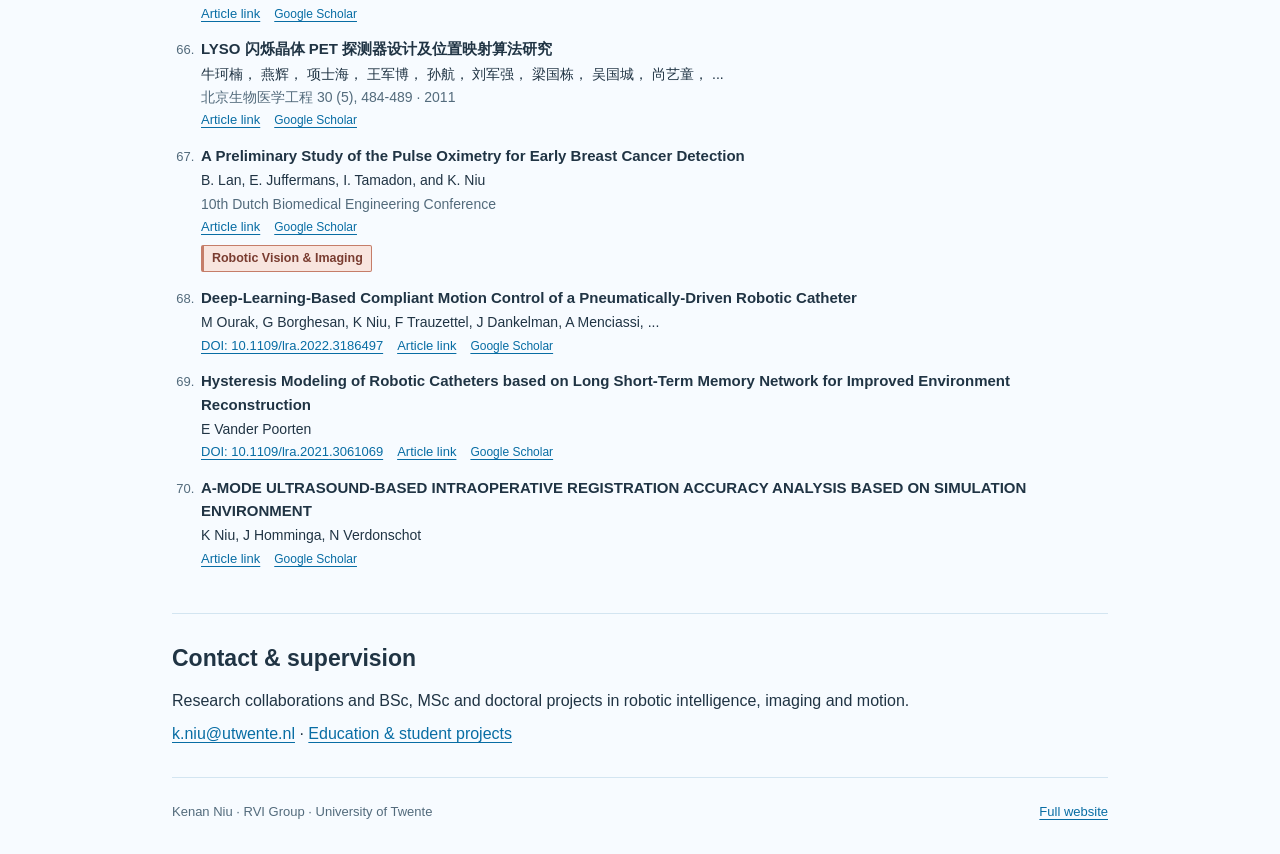
==== commit e122fc47: "Unify pastel research colours across full and concise websites" ====
--- a/simple/index.html
+++ b/simple/index.html
@@ -1,8 +1,8 @@
 <!doctype html>
-<html lang="en"><head><meta charset="utf-8"><meta name="viewport" content="width=device-width,initial-scale=1"><meta name="description" content="Kenan Niu and RVI Group: research in robotic learning, AI reasoning, vision, spatial intelligence and motion. Complete publication archive."><title>Kenan Niu | RVI Group Research & Publications</title><link rel="icon" href="data:,"><link rel="stylesheet" href="style.css?v=20261014-blue-team"></head>
+<html lang="en"><head><meta charset="utf-8"><meta name="viewport" content="width=device-width,initial-scale=1"><meta name="description" content="Kenan Niu and RVI Group: research in robotic learning, AI reasoning, vision, spatial intelligence and motion. Complete publication archive."><title>Kenan Niu | RVI Group Research & Publications</title><link rel="icon" href="data:,"><link rel="stylesheet" href="style.css?v=20261014-directions"><link rel="stylesheet" href="../assets/css/research-colors.css?v=20261014-directions"></head>
 <body><a class="skip" href="#main">Skip to content</a><header><a class="identity" href="#main">Kenan Niu <span>RVI Group · University of Twente</span></a><nav aria-label="Main navigation"><a href="#research">Research</a><a href="#results">Selected work</a><a href="#publications">Publications</a><a href="#contact">Contact</a><a href="../">Full website</a></nav></header>
 <main id="main"><section class="intro"><p class="eyebrow">Robotic Vision and Intelligence Group</p><h1>Kenan Niu</h1><p class="affiliation">University of Twente · Robotics and Mechatronics</p><p>We investigate how robots perceive, learn, predict and reason through interaction with the physical world. Our research connects robotic imaging, multimodal learning, spatial understanding and human motion.</p><div class="profiles"><a href="https://people.utwente.nl/k.niu">University profile</a><a href="https://scholar.google.com/citations?user=mWEOPuMAAAAJ&amp;hl=en">Google Scholar</a><a href="https://orcid.org/0000-0002-5498-4311">ORCID</a><a href="https://www.linkedin.com/in/kenanniu/">LinkedIn</a></div></section>
-<section id="research"><h2>Research</h2><div class="directions"><article><h3>Robotic Learning & AI Reasoning</h3><p>Multimodal learning from gaze, muscle activity and motion, with a research agenda in predictive models and grounded reasoning.</p></article><article><h3>Robotic Vision & Imaging</h3><p>Robotic ultrasound, computer vision, anatomical segmentation and image-guided interventions.</p></article><article><h3>3D Spatial Intelligence</h3><p>3D reconstruction, spatial sensing, navigation and AR/VR interfaces for robotic and medical systems.</p></article><article><h3>Motion Intelligence</h3><p>Human movement estimation and biomechanical understanding using ultrasound, sEMG, gaze and kinematic signals.</p></article></div><figure class="research-image focus-diagram"><a href="images/research-directions.png"><img src="images/research-directions.png" width="1280" height="856" alt="Four overlapping research directions: image-guided navigation, robotic vision and imaging, motion tracking, and AR/VR/MR."></a><figcaption>Four connected research directions: image-guided navigation, robotic vision and imaging, motion tracking, and AR/VR/MR.</figcaption></figure></section>
-<section id="results"><h2>Selected research outcomes</h2><ul class="highlights"><li><a href="https://doi.org/10.1109/TBME.2026.3686312">Self-derived Motion Features from sEMG for Inferring 3D Forearm Trajectories</a><p>Derives motion-relevant features from surface EMG to infer continuous three-dimensional forearm trajectories.</p></li><li><a href="https://doi.org/10.1109/TBME.2025.3575202">Hierarchical Transformer Fusion of Gaze Attention and Muscle Activity for Forearm Movement Estimation</a><p>Fuses gaze attention and muscle activity hierarchically to estimate forearm movement from complementary human signals.</p></li><li><a href="https://doi.org/10.3390/technologies13020070">Automatic robotic ultrasound for 3d musculoskeletal reconstruction: A comprehensive framework</a><p>Integrates robotic scanning, contact control, segmentation and reconstruction into an automatic 3D musculoskeletal imaging workflow.</p></li><li><a href="https://doi.org/10.1109/TMRB.2025.3617959">HCCE-CUNet Based Multi-Class Musculoskeletal Segmentation for Robotic Ultrasound System</a><p>Segments multiple musculoskeletal structures in ultrasound to support automated robotic scanning and reconstruction.</p></li><li><a href="https://doi.org/10.3390/machines13060498">An autonomous fluoroscopic imaging system for catheter insertions by bilateral control scheme: A numerical simulation study</a><p>Studies bilateral control for autonomous fluoroscopic viewpoint management during simulated catheter insertion.</p></li></ul><div class="research-gallery"><figure><a href="images/imaging-motion-research.png"><img src="images/imaging-motion-research.png" width="825" height="930" loading="lazy" alt="Research montage of breast imaging, knee anatomy, fluoroscopy, ultrasound motion tracking and biomechanical modelling."></a><figcaption><strong>Imaging & motion analysis</strong><span>Medical imaging, ultrasound tracking and musculoskeletal modelling.</span></figcaption></figure><figure><a href="images/reconstruction-navigation-research.png"><img src="images/reconstruction-navigation-research.png" width="961" height="872" loading="lazy" alt="Research montage of anatomical volume rendering, tracked image-guided navigation, statistical shape modelling and robotic ultrasound reconstruction."></a><figcaption><strong>3D reconstruction & navigation</strong><span>Anatomical visualisation, shape modelling, image-guided navigation and robotic ultrasound.</span></figcaption></figure></div></section>
-<section id="publications"><h2>Publications</h2><p><a href="https://scholar.google.com/citations?user=mWEOPuMAAAAJ&amp;hl=en&amp;sortby=pubdate">Google Scholar</a></p><ol class="publication-list"><li><a href="https://doi.org/10.1109/TBME.2026.3686312">Self-derived Motion Features from sEMG for Inferring 3D Forearm Trajectories</a><p>B. Lan, D. Sun, I. Tamadon, and K. Niu</p><p class="venue">IEEE Transactions on Biomedical Engineering · 2026</p><div class="publication-links"><a href="https://doi.org/10.1109/TBME.2026.3686312">DOI: 10.1109/TBME.2026.3686312</a><a href="https://doi.org/10.1109/TBME.2026.3686312">Article link</a><a class="source" href="https://scholar.google.com/citations?view_op=view_citation&amp;hl=en&amp;oe=ASCII&amp;user=mWEOPuMAAAAJ&amp;pagesize=100&amp;sortby=pubdate&amp;citation_for_view=mWEOPuMAAAAJ:70eg2SAEIzsC">Google Scholar</a></div></li><li><a href="https://doi.org/10.1109/TMRB.2025.3617959">HCCE-CUNet Based Multi-Class Musculoskeletal Segmentation for Robotic Ultrasound System</a><p>D. Sun, S. Stramigioli, and K. Niu</p><p class="venue">IEEE Transactions on Medical Robotics and Bionics, 7(4), 1728-1738 · 2025</p><div class="publication-links"><a href="https://doi.org/10.1109/TMRB.2025.3617959">DOI: 10.1109/TMRB.2025.3617959</a><a href="https://doi.org/10.1109/TMRB.2025.3617959">Article link</a><a class="source" href="https://scholar.google.com/citations?view_op=view_citation&amp;hl=en&amp;oe=ASCII&amp;user=mWEOPuMAAAAJ&amp;pagesize=100&amp;sortby=pubdate&amp;citation_for_view=mWEOPuMAAAAJ:vV6vV6tmYwMC">Google Scholar</a></div></li><li><a href="https://scholar.google.com/citations?view_op=view_citation&amp;hl=en&amp;oe=ASCII&amp;user=mWEOPuMAAAAJ&amp;pagesize=100&amp;sortby=pubdate&amp;citation_for_view=mWEOPuMAAAAJ:lSLTfruPkqcC">Endoscopic sleeve gastroplasty video assessment: do technical features influence ESG integrity and weight loss at 6 and 12 months follow-up?</a><p>M Vannucci, D Sun, B Lan, K Niu, A Riba, N Heikens, M Fehervari, ...</p><p class="venue">Surgical endoscopy 39 (10), 6819-6827 · 2025</p><div class="publication-links"><a href="https://scholar.google.com/citations?view_op=view_citation&amp;hl=en&amp;oe=ASCII&amp;user=mWEOPuMAAAAJ&amp;pagesize=100&amp;sortby=pubdate&amp;citation_for_view=mWEOPuMAAAAJ:lSLTfruPkqcC">Article link</a><a class="source" href="https://scholar.google.com/citations?view_op=view_citation&amp;hl=en&amp;oe=ASCII&amp;user=mWEOPuMAAAAJ&amp;pagesize=100&amp;sortby=pubdate&amp;citation_for_view=mWEOPuMAAAAJ:lSLTfruPkqcC">Google Scholar</a></div></li><li><a href="https://scholar.google.com/citations?view_op=view_citation&amp;hl=en&amp;oe=ASCII&amp;user=mWEOPuMAAAAJ&amp;pagesize=100&amp;sortby=pubdate&amp;citation_for_view=mWEOPuMAAAAJ:ns9cj8rnVeAC">Sex-based differences in musculoskeletal pain among surgeons: an international survey</a><p>M Vannucci, MR Rodríguez-Luna, B Lan, K Niu, A Lapergola, E Reitano, ...</p><p class="venue">Surgical endoscopy 39 (7), 4217-4224 · 2025</p><div class="publication-links"><a href="https://scholar.google.com/citations?view_op=view_citation&amp;hl=en&amp;oe=ASCII&amp;user=mWEOPuMAAAAJ&amp;pagesize=100&amp;sortby=pubdate&amp;citation_for_view=mWEOPuMAAAAJ:ns9cj8rnVeAC">Article link</a><a class="source" href="https://scholar.google.com/citations?view_op=view_citation&amp;hl=en&amp;oe=ASCII&amp;user=mWEOPuMAAAAJ&amp;pagesize=100&amp;sortby=pubdate&amp;citation_for_view=mWEOPuMAAAAJ:ns9cj8rnVeAC">Google Scholar</a></div></li><li><a href="https://doi.org/10.3390/machines13060498">An autonomous fluoroscopic imaging system for catheter insertions by bilateral control scheme: A numerical simulation study</a><p>G. Y. Ward, D. Sun, and K. Niu</p><p class="venue">Machines, 13(6), 498 · 2025</p><div class="publication-links"><a href="https://doi.org/10.3390/machines13060498">DOI: 10.3390/machines13060498</a><a href="https://doi.org/10.3390/machines13060498">Article link</a><a class="source" href="https://scholar.google.com/citations?view_op=view_citation&amp;hl=en&amp;oe=ASCII&amp;user=mWEOPuMAAAAJ&amp;pagesize=100&amp;sortby=pubdate&amp;citation_for_view=mWEOPuMAAAAJ:RYcK_YlVTxYC">Google Scholar</a></div></li><li><a href="https://doi.org/10.1109/TBME.2025.3575202">Hierarchical Transformer Fusion of Gaze Attention and Muscle Activity for Forearm Movement Estimation</a><p>B. Lan, S. Stramigioli, and K. Niu</p><p class="venue">IEEE Transactions on Biomedical Engineering, 72(12), 3674-3681 · 2025</p><div class="publication-links"><a href="https://doi.org/10.1109/TBME.2025.3575202">DOI: 10.1109/TBME.2025.3575202</a><a href="https://doi.org/10.1109/TBME.2025.3575202">Article link</a><a class="source" href="https://scholar.google.com/citations?view_op=view_citation&amp;hl=en&amp;oe=ASCII&amp;user=mWEOPuMAAAAJ&amp;pagesize=100&amp;sortby=pubdate&amp;citation_for_view=mWEOPuMAAAAJ:RGFaLdJalmkC">Google Scholar</a></div></li><li><a href="https://scholar.google.com/citations?view_op=view_citation&amp;hl=en&amp;oe=ASCII&amp;user=mWEOPuMAAAAJ&amp;pagesize=100&amp;sortby=pubdate&amp;citation_for_view=mWEOPuMAAAAJ:TFP_iSt0sucC">Comparable performance between automatic and manual laryngeal and hypopharyngeal gross tumor volume delineations validated with pathology</a><p>KM Kuijer, HJG Smits, PAH Doornaert, K Niu, MHF Savenije, EJ Smid, ...</p><p class="venue">International Journal of Radiation Oncology* Biology* Physics 122 (1), 186-193 · 2025</p><div class="publication-links"><a href="https://doi.org/10.1016/j.ijrobp.2024.12.009">DOI: 10.1016/j.ijrobp.2024.12.009</a><a href="https://scholar.google.com/citations?view_op=view_citation&amp;hl=en&amp;oe=ASCII&amp;user=mWEOPuMAAAAJ&amp;pagesize=100&amp;sortby=pubdate&amp;citation_for_view=mWEOPuMAAAAJ:TFP_iSt0sucC">Article link</a><a class="source" href="https://scholar.google.com/citations?view_op=view_citation&amp;hl=en&amp;oe=ASCII&amp;user=mWEOPuMAAAAJ&amp;pagesize=100&amp;sortby=pubdate&amp;citation_for_view=mWEOPuMAAAAJ:TFP_iSt0sucC">Google Scholar</a></div></li><li><a href="https://scholar.google.com/citations?view_op=view_citation&amp;hl=en&amp;oe=ASCII&amp;user=mWEOPuMAAAAJ&amp;pagesize=100&amp;sortby=pubdate&amp;citation_for_view=mWEOPuMAAAAJ:O3NaXMp0MMsC">Deciphering Muscular Dynamics: A Dual-Attention Framework for Predicting Muscle Contraction from Activation Patterns</a><p>B Lan, G Krijnen, S Stramigioli, K Niu</p><p class="venue">IEEE journal of biomedical and health informatics · 2025</p><div class="publication-links"><a href="https://scholar.google.com/citations?view_op=view_citation&amp;hl=en&amp;oe=ASCII&amp;user=mWEOPuMAAAAJ&amp;pagesize=100&amp;sortby=pubdate&amp;citation_for_view=mWEOPuMAAAAJ:O3NaXMp0MMsC">Article link</a><a class="source" href="https://scholar.google.com/citations?view_op=view_citation&amp;hl=en&amp;oe=ASCII&amp;user=mWEOPuMAAAAJ&amp;pagesize=100&amp;sortby=pubdate&amp;citation_for_view=mWEOPuMAAAAJ:O3NaXMp0MMsC">Google Scholar</a></div></li><li><a href="https://doi.org/10.3390/technologies13020070">Automatic robotic ultrasound for 3d musculoskeletal reconstruction: A comprehensive framework</a><p>D. Sun, A. Cappellari, B. Lan, M. Abayazid, S. Stramigioli, and K. Niu</p><p class="venue">Technologies, 13(2), 70 · 2025</p><div class="publication-links"><a href="https://doi.org/10.3390/technologies13020070">DOI: 10.3390/technologies13020070</a><a href="https://doi.org/10.3390/technologies13020070">Article link</a><a class="source" href="https://scholar.google.com/citations?view_op=view_citation&amp;hl=en&amp;oe=ASCII&amp;user=mWEOPuMAAAAJ&amp;pagesize=100&amp;sortby=pubdate&amp;citation_for_view=mWEOPuMAAAAJ:blknAaTinKkC">Google Scholar</a></div></li><li><a href="https://scholar.google.com/citations?view_op=view_citation&amp;hl=en&amp;oe=ASCII&amp;user=mWEOPuMAAAAJ&amp;pagesize=100&amp;sortby=pubdate&amp;citation_for_view=mWEOPuMAAAAJ:GnPB-g6toBAC">The Study of Relationship Between Muscle Activation and Deformation During Arm Motion</a><p>B Lan, K Niu</p><p class="venue">10th Dutch Biomedical Engineering Conference, BME 2025 · 2025</p><div class="publication-links"><a href="https://scholar.google.com/citations?view_op=view_citation&amp;hl=en&amp;oe=ASCII&amp;user=mWEOPuMAAAAJ&amp;pagesize=100&amp;sortby=pubdate&amp;citation_for_view=mWEOPuMAAAAJ:GnPB-g6toBAC">Article link</a><a class="source" href="https://scholar.google.com/citations?view_op=view_citation&amp;hl=en&amp;oe=ASCII&amp;user=mWEOPuMAAAAJ&amp;pagesize=100&amp;sortby=pubdate&amp;citation_for_view=mWEOPuMAAAAJ:GnPB-g6toBAC">Google Scholar</a></div></li><li><a href="https://research.utwente.nl/en/publications/automatic-robotic-ultrasound-scanning-for-muscle-segmentation-and/">Automatic Robotic Ultrasound Scanning for Muscle Segmentation and Reconstruction</a><p>D. Sun, A. Cappellari, B. Lan, and K. Niu</p><p class="venue">10th Dutch Biomedical Engineering Conference · 2025</p><div class="publication-links"><a href="https://research.utwente.nl/en/publications/automatic-robotic-ultrasound-scanning-for-muscle-segmentation-and/">Article link</a><a class="source" href="https://scholar.google.com/citations?view_op=view_citation&amp;hl=en&amp;oe=ASCII&amp;user=mWEOPuMAAAAJ&amp;pagesize=100&amp;sortby=pubdate&amp;citation_for_view=mWEOPuMAAAAJ:BqipwSGYUEgC">Google Scholar</a></div></li><li><a href="https://scholar.google.com/citations?view_op=view_citation&amp;hl=en&amp;oe=ASCII&amp;user=mWEOPuMAAAAJ&amp;pagesize=100&amp;sortby=pubdate&amp;citation_for_view=mWEOPuMAAAAJ:JV2RwH3_ST0C">Muscle Activation–Deformation Correlation in Dynamic Arm Movements</a><p>B. Lan, D. Sun, and K. Niu</p><p class="venue">J: Multidisciplinary Scientific Journal · 2025</p><div class="publication-links"><a href="https://doi.org/10.3390/j8010005">DOI: 10.3390/j8010005</a><a href="https://scholar.google.com/citations?view_op=view_citation&amp;hl=en&amp;oe=ASCII&amp;user=mWEOPuMAAAAJ&amp;pagesize=100&amp;sortby=pubdate&amp;citation_for_view=mWEOPuMAAAAJ:JV2RwH3_ST0C">Article link</a><a class="source" href="https://scholar.google.com/citations?view_op=view_citation&amp;hl=en&amp;oe=ASCII&amp;user=mWEOPuMAAAAJ&amp;pagesize=100&amp;sortby=pubdate&amp;citation_for_view=mWEOPuMAAAAJ:JV2RwH3_ST0C">Google Scholar</a></div></li><li><a href="https://scholar.google.com/citations?view_op=view_citation&amp;hl=en&amp;oe=ASCII&amp;user=mWEOPuMAAAAJ&amp;pagesize=100&amp;sortby=pubdate&amp;citation_for_view=mWEOPuMAAAAJ:iH-uZ7U-co4C">Advanced Robotic Ultrasound Imaging for Spine Surgery</a><p>R Li, E Vander Poorten, K Niu</p><p class="venue">2024</p><div class="publication-links"><a href="https://scholar.google.com/citations?view_op=view_citation&amp;hl=en&amp;oe=ASCII&amp;user=mWEOPuMAAAAJ&amp;pagesize=100&amp;sortby=pubdate&amp;citation_for_view=mWEOPuMAAAAJ:iH-uZ7U-co4C">Article link</a><a class="source" href="https://scholar.google.com/citations?view_op=view_citation&amp;hl=en&amp;oe=ASCII&amp;user=mWEOPuMAAAAJ&amp;pagesize=100&amp;sortby=pubdate&amp;citation_for_view=mWEOPuMAAAAJ:iH-uZ7U-co4C">Google Scholar</a></div></li><li><a href="https://scholar.google.com/citations?view_op=view_citation&amp;hl=en&amp;oe=ASCII&amp;user=mWEOPuMAAAAJ&amp;pagesize=100&amp;sortby=pubdate&amp;citation_for_view=mWEOPuMAAAAJ:j3f4tGmQtD8C">Predicting muscle thickness deformation from muscle activation patterns: A dual-attention framework</a><p>B Lan, K Niu</p><p class="venue">arXiv preprint arXiv:2409.18266 · 2024</p><div class="publication-links"><a href="https://scholar.google.com/citations?view_op=view_citation&amp;hl=en&amp;oe=ASCII&amp;user=mWEOPuMAAAAJ&amp;pagesize=100&amp;sortby=pubdate&amp;citation_for_view=mWEOPuMAAAAJ:j3f4tGmQtD8C">Article link</a><a class="source" href="https://scholar.google.com/citations?view_op=view_citation&amp;hl=en&amp;oe=ASCII&amp;user=mWEOPuMAAAAJ&amp;pagesize=100&amp;sortby=pubdate&amp;citation_for_view=mWEOPuMAAAAJ:j3f4tGmQtD8C">Google Scholar</a></div></li><li><a href="https://scholar.google.com/citations?view_op=view_citation&amp;hl=en&amp;oe=ASCII&amp;user=mWEOPuMAAAAJ&amp;pagesize=100&amp;sortby=pubdate&amp;citation_for_view=mWEOPuMAAAAJ:k_IJM867U9cC">Controlling an MR safe robot arm with six pneumatic stepper motors using eight tubes</a><p>V Groenhuis, M Bac, S Stramigioli, K Niu</p><p class="venue">ICRA@ 40 special conference 2024: 40th Anniversary of the IEEE International… · 2024</p><div class="publication-links"><a href="https://scholar.google.com/citations?view_op=view_citation&amp;hl=en&amp;oe=ASCII&amp;user=mWEOPuMAAAAJ&amp;pagesize=100&amp;sortby=pubdate&amp;citation_for_view=mWEOPuMAAAAJ:k_IJM867U9cC">Article link</a><a class="source" href="https://scholar.google.com/citations?view_op=view_citation&amp;hl=en&amp;oe=ASCII&amp;user=mWEOPuMAAAAJ&amp;pagesize=100&amp;sortby=pubdate&amp;citation_for_view=mWEOPuMAAAAJ:k_IJM867U9cC">Google Scholar</a></div></li><li><a href="https://scholar.google.com/citations?view_op=view_citation&amp;hl=en&amp;oe=ASCII&amp;user=mWEOPuMAAAAJ&amp;pagesize=100&amp;sortby=pubdate&amp;citation_for_view=mWEOPuMAAAAJ:4JMBOYKVnBMC">SIRC-UNet: Improving bone tracking precision of a-mode ultrasound by decoding hierarchical resolution features</a><p>B Lan, M Abayazid, N Verdonschot, S Stramigioli, K Niu</p><p class="venue">IEEE Sensors Journal 24 (22), 38174-38184 · 2024</p><div class="publication-links"><a href="https://scholar.google.com/citations?view_op=view_citation&amp;hl=en&amp;oe=ASCII&amp;user=mWEOPuMAAAAJ&amp;pagesize=100&amp;sortby=pubdate&amp;citation_for_view=mWEOPuMAAAAJ:4JMBOYKVnBMC">Article link</a><a class="source" href="https://scholar.google.com/citations?view_op=view_citation&amp;hl=en&amp;oe=ASCII&amp;user=mWEOPuMAAAAJ&amp;pagesize=100&amp;sortby=pubdate&amp;citation_for_view=mWEOPuMAAAAJ:4JMBOYKVnBMC">Google Scholar</a></div></li><li><a href="https://scholar.google.com/citations?view_op=view_citation&amp;hl=en&amp;oe=ASCII&amp;user=mWEOPuMAAAAJ&amp;pagesize=100&amp;sortby=pubdate&amp;citation_for_view=mWEOPuMAAAAJ:r0BpntZqJG4C">Augmented-reality based digital twin to control an MR safe robot for breast biopsy: A benchmark study</a><p>L Marx, V Groenhuis, S Stramigioli, K Niu</p><p class="venue">2024 10th IEEE RAS/EMBS International Conference for Biomedical Robotics and… · 2024</p><div class="publication-links"><a href="https://scholar.google.com/citations?view_op=view_citation&amp;hl=en&amp;oe=ASCII&amp;user=mWEOPuMAAAAJ&amp;pagesize=100&amp;sortby=pubdate&amp;citation_for_view=mWEOPuMAAAAJ:r0BpntZqJG4C">Article link</a><a class="source" href="https://scholar.google.com/citations?view_op=view_citation&amp;hl=en&amp;oe=ASCII&amp;user=mWEOPuMAAAAJ&amp;pagesize=100&amp;sortby=pubdate&amp;citation_for_view=mWEOPuMAAAAJ:r0BpntZqJG4C">Google Scholar</a></div></li><li><a href="https://scholar.google.com/citations?view_op=view_citation&amp;hl=en&amp;oe=ASCII&amp;user=mWEOPuMAAAAJ&amp;pagesize=100&amp;sortby=pubdate&amp;citation_for_view=mWEOPuMAAAAJ:RHpTSmoSYBkC">Anatomical region recognition and real-time bone tracking methods by dynamically decoding a-mode ultrasound signals</a><p>B Lan, S Stramigioli, K Niu</p><p class="venue">2024 10th IEEE RAS/EMBS International Conference for Biomedical Robotics and… · 2024</p><div class="publication-links"><a href="https://scholar.google.com/citations?view_op=view_citation&amp;hl=en&amp;oe=ASCII&amp;user=mWEOPuMAAAAJ&amp;pagesize=100&amp;sortby=pubdate&amp;citation_for_view=mWEOPuMAAAAJ:RHpTSmoSYBkC">Article link</a><a class="source" href="https://scholar.google.com/citations?view_op=view_citation&amp;hl=en&amp;oe=ASCII&amp;user=mWEOPuMAAAAJ&amp;pagesize=100&amp;sortby=pubdate&amp;citation_for_view=mWEOPuMAAAAJ:RHpTSmoSYBkC">Google Scholar</a></div></li><li><a href="https://scholar.google.com/citations?view_op=view_citation&amp;hl=en&amp;oe=ASCII&amp;user=mWEOPuMAAAAJ&amp;pagesize=100&amp;sortby=pubdate&amp;citation_for_view=mWEOPuMAAAAJ:J_g5lzvAfSwC">Bilateral Control Scheme for Surgical Robotic System Collaboration</a><p>GY Ward</p><p class="venue">University of Twente · 2024</p><div class="publication-links"><a href="https://scholar.google.com/citations?view_op=view_citation&amp;hl=en&amp;oe=ASCII&amp;user=mWEOPuMAAAAJ&amp;pagesize=100&amp;sortby=pubdate&amp;citation_for_view=mWEOPuMAAAAJ:J_g5lzvAfSwC">Article link</a><a class="source" href="https://scholar.google.com/citations?view_op=view_citation&amp;hl=en&amp;oe=ASCII&amp;user=mWEOPuMAAAAJ&amp;pagesize=100&amp;sortby=pubdate&amp;citation_for_view=mWEOPuMAAAAJ:J_g5lzvAfSwC">Google Scholar</a></div></li><li><a href="https://scholar.google.com/citations?view_op=view_citation&amp;hl=en&amp;oe=ASCII&amp;user=mWEOPuMAAAAJ&amp;pagesize=100&amp;sortby=pubdate&amp;citation_for_view=mWEOPuMAAAAJ:maZDTaKrznsC">A pathologically validated deep learning model for laryngeal and hypopharyngeal tumour segmentation on MRI</a><p>K Kuijer, H Smits, P Doornaert, K Niu, M Savenije, E Smid, C Terhaard, ...</p><p class="venue">EUROPEAN JOURNAL OF CLINICAL INVESTIGATION 54 · 2024</p><div class="publication-links"><a href="https://scholar.google.com/citations?view_op=view_citation&amp;hl=en&amp;oe=ASCII&amp;user=mWEOPuMAAAAJ&amp;pagesize=100&amp;sortby=pubdate&amp;citation_for_view=mWEOPuMAAAAJ:maZDTaKrznsC">Article link</a><a class="source" href="https://scholar.google.com/citations?view_op=view_citation&amp;hl=en&amp;oe=ASCII&amp;user=mWEOPuMAAAAJ&amp;pagesize=100&amp;sortby=pubdate&amp;citation_for_view=mWEOPuMAAAAJ:maZDTaKrznsC">Google Scholar</a></div></li><li><a href="https://scholar.google.com/citations?view_op=view_citation&amp;hl=en&amp;oe=ASCII&amp;user=mWEOPuMAAAAJ&amp;pagesize=100&amp;sortby=pubdate&amp;citation_for_view=mWEOPuMAAAAJ:e5wmG9Sq2KIC">Deep Learning based acoustic measurement approach for robotic applications on orthopedics</a><p>B Lan, M Abayazid, N Verdonschot, S Stramigioli, K Niu</p><p class="venue">2024 IEEE International Conference on Robotics and Automation (ICRA), 921-927 · 2024</p><div class="publication-links"><a href="https://scholar.google.com/citations?view_op=view_citation&amp;hl=en&amp;oe=ASCII&amp;user=mWEOPuMAAAAJ&amp;pagesize=100&amp;sortby=pubdate&amp;citation_for_view=mWEOPuMAAAAJ:e5wmG9Sq2KIC">Article link</a><a class="source" href="https://scholar.google.com/citations?view_op=view_citation&amp;hl=en&amp;oe=ASCII&amp;user=mWEOPuMAAAAJ&amp;pagesize=100&amp;sortby=pubdate&amp;citation_for_view=mWEOPuMAAAAJ:e5wmG9Sq2KIC">Google Scholar</a></div></li><li><a href="https://scholar.google.com/citations?view_op=view_citation&amp;hl=en&amp;oe=ASCII&amp;user=mWEOPuMAAAAJ&amp;pagesize=100&amp;sortby=pubdate&amp;citation_for_view=mWEOPuMAAAAJ:M3NEmzRMIkIC">Pathologically validated deep learning model for laryngeal and hypopharyngeal GTV delineation on MRI</a><p>KM Kuijer, HJG Smits, PAH Doornaert, K Niu, EJ Smid, CHJ Terhaard, ...</p><p class="venue">RADIOTHERAPY AND ONCOLOGY 194, S3102-S3104 · 2024</p><div class="publication-links"><a href="https://scholar.google.com/citations?view_op=view_citation&amp;hl=en&amp;oe=ASCII&amp;user=mWEOPuMAAAAJ&amp;pagesize=100&amp;sortby=pubdate&amp;citation_for_view=mWEOPuMAAAAJ:M3NEmzRMIkIC">Article link</a><a class="source" href="https://scholar.google.com/citations?view_op=view_citation&amp;hl=en&amp;oe=ASCII&amp;user=mWEOPuMAAAAJ&amp;pagesize=100&amp;sortby=pubdate&amp;citation_for_view=mWEOPuMAAAAJ:M3NEmzRMIkIC">Google Scholar</a></div></li><li><a href="https://scholar.google.com/citations?view_op=view_citation&amp;hl=en&amp;oe=ASCII&amp;user=mWEOPuMAAAAJ&amp;pagesize=100&amp;sortby=pubdate&amp;citation_for_view=mWEOPuMAAAAJ:isC4tDSrTZIC">2411: Pathologically validated deep learning model for laryngeal and hypopharyngeal GTV delineation on MRI</a><p>KM Kuijer, HJG Smits, PAH Doornaert, K Niu, EJ Smid, CHJ Terhaard, ...</p><p class="venue">Radiotherapy and Oncology 194, S3101-S3104 · 2024</p><div class="publication-links"><a href="https://scholar.google.com/citations?view_op=view_citation&amp;hl=en&amp;oe=ASCII&amp;user=mWEOPuMAAAAJ&amp;pagesize=100&amp;sortby=pubdate&amp;citation_for_view=mWEOPuMAAAAJ:isC4tDSrTZIC">Article link</a><a class="source" href="https://scholar.google.com/citations?view_op=view_citation&amp;hl=en&amp;oe=ASCII&amp;user=mWEOPuMAAAAJ&amp;pagesize=100&amp;sortby=pubdate&amp;citation_for_view=mWEOPuMAAAAJ:isC4tDSrTZIC">Google Scholar</a></div></li><li><a href="https://scholar.google.com/citations?view_op=view_citation&amp;hl=en&amp;oe=ASCII&amp;user=mWEOPuMAAAAJ&amp;pagesize=100&amp;sortby=pubdate&amp;citation_for_view=mWEOPuMAAAAJ:_Qo2XoVZTnwC">A method to track 3d knee kinematics by multi-channel 3d-tracked a-mode ultrasound</a><p>K Niu, V Sluiter, B Lan, J Homminga, A Sprengers, N Verdonschot</p><p class="venue">Sensors 24 (8), 2439 · 2024</p><div class="publication-links"><a href="https://doi.org/10.3390/s24082439">DOI: 10.3390/s24082439</a><a href="https://scholar.google.com/citations?view_op=view_citation&amp;hl=en&amp;oe=ASCII&amp;user=mWEOPuMAAAAJ&amp;pagesize=100&amp;sortby=pubdate&amp;citation_for_view=mWEOPuMAAAAJ:_Qo2XoVZTnwC">Article link</a><a class="source" href="https://scholar.google.com/citations?view_op=view_citation&amp;hl=en&amp;oe=ASCII&amp;user=mWEOPuMAAAAJ&amp;pagesize=100&amp;sortby=pubdate&amp;citation_for_view=mWEOPuMAAAAJ:_Qo2XoVZTnwC">Google Scholar</a></div></li><li><a href="https://scholar.google.com/citations?view_op=view_citation&amp;hl=en&amp;oe=ASCII&amp;user=mWEOPuMAAAAJ&amp;pagesize=100&amp;sortby=pubdate&amp;citation_for_view=mWEOPuMAAAAJ:HDshCWvjkbEC">State-of-the-art of non-radiative, non-visual spine sensing with a focus on sensing forces, vibrations and bioelectrical properties: A systematic review</a><p>M Timmermans, A Massalimova, R Li, A Davoodi, Q Goossens, K Niu, ...</p><p class="venue">Sensors 23 (19), 8094 · 2023</p><div class="publication-links"><a href="https://doi.org/10.3390/s23198094">DOI: 10.3390/s23198094</a><a href="https://scholar.google.com/citations?view_op=view_citation&amp;hl=en&amp;oe=ASCII&amp;user=mWEOPuMAAAAJ&amp;pagesize=100&amp;sortby=pubdate&amp;citation_for_view=mWEOPuMAAAAJ:HDshCWvjkbEC">Article link</a><a class="source" href="https://scholar.google.com/citations?view_op=view_citation&amp;hl=en&amp;oe=ASCII&amp;user=mWEOPuMAAAAJ&amp;pagesize=100&amp;sortby=pubdate&amp;citation_for_view=mWEOPuMAAAAJ:HDshCWvjkbEC">Google Scholar</a></div></li><li><a href="https://scholar.google.com/citations?view_op=view_citation&amp;hl=en&amp;oe=ASCII&amp;user=mWEOPuMAAAAJ&amp;pagesize=100&amp;sortby=pubdate&amp;citation_for_view=mWEOPuMAAAAJ:qUcmZB5y_30C">Robot-assisted ultrasound reconstruction for spine surgery: from bench-top to pre-clinical study</a><p>R Li, A Davoodi, Y Cai, K Niu, G Borghesan, N Cavalcanti, A Massalimova, ...</p><p class="venue">International journal of computer assisted radiology and surgery 18 (9… · 2023</p><div class="publication-links"><a href="https://scholar.google.com/citations?view_op=view_citation&amp;hl=en&amp;oe=ASCII&amp;user=mWEOPuMAAAAJ&amp;pagesize=100&amp;sortby=pubdate&amp;citation_for_view=mWEOPuMAAAAJ:qUcmZB5y_30C">Article link</a><a class="source" href="https://scholar.google.com/citations?view_op=view_citation&amp;hl=en&amp;oe=ASCII&amp;user=mWEOPuMAAAAJ&amp;pagesize=100&amp;sortby=pubdate&amp;citation_for_view=mWEOPuMAAAAJ:qUcmZB5y_30C">Google Scholar</a></div></li><li><a href="https://scholar.google.com/citations?view_op=view_citation&amp;hl=en&amp;oe=ASCII&amp;user=mWEOPuMAAAAJ&amp;pagesize=100&amp;sortby=pubdate&amp;citation_for_view=mWEOPuMAAAAJ:mB3voiENLucC">Physiological motion compensation for neuroscience research based on electrical bio-impedance sensing</a><p>Y Zhang, E Verschooten, M Ourak, K Van Assche, G Borghesan, D Wu, ...</p><p class="venue">IEEE Sensors Journal 23 (20), 25377-25389 · 2023</p><div class="publication-links"><a href="https://doi.org/10.1109/jsen.2023.3307489">DOI: 10.1109/jsen.2023.3307489</a><a href="https://scholar.google.com/citations?view_op=view_citation&amp;hl=en&amp;oe=ASCII&amp;user=mWEOPuMAAAAJ&amp;pagesize=100&amp;sortby=pubdate&amp;citation_for_view=mWEOPuMAAAAJ:mB3voiENLucC">Article link</a><a class="source" href="https://scholar.google.com/citations?view_op=view_citation&amp;hl=en&amp;oe=ASCII&amp;user=mWEOPuMAAAAJ&amp;pagesize=100&amp;sortby=pubdate&amp;citation_for_view=mWEOPuMAAAAJ:mB3voiENLucC">Google Scholar</a></div></li><li><a href="https://scholar.google.com/citations?view_op=view_citation&amp;hl=en&amp;oe=ASCII&amp;user=mWEOPuMAAAAJ&amp;pagesize=100&amp;sortby=pubdate&amp;citation_for_view=mWEOPuMAAAAJ:hFOr9nPyWt4C">Development of robot-assisted ultrasound system for fetoscopic tracking in twin to twin transfusion syndrome surgery</a><p>Y Cai, A Davoodi, R Li, M Ourak, K Niu, J Deprest, E Vander Poorten</p><p class="venue">2023 International Symposium on Medical Robotics (ISMR), 1-7 · 2023</p><div class="publication-links"><a href="https://doi.org/10.1109/ismr57123.2023.10130208">DOI: 10.1109/ismr57123.2023.10130208</a><a href="https://scholar.google.com/citations?view_op=view_citation&amp;hl=en&amp;oe=ASCII&amp;user=mWEOPuMAAAAJ&amp;pagesize=100&amp;sortby=pubdate&amp;citation_for_view=mWEOPuMAAAAJ:hFOr9nPyWt4C">Article link</a><a class="source" href="https://scholar.google.com/citations?view_op=view_citation&amp;hl=en&amp;oe=ASCII&amp;user=mWEOPuMAAAAJ&amp;pagesize=100&amp;sortby=pubdate&amp;citation_for_view=mWEOPuMAAAAJ:hFOr9nPyWt4C">Google Scholar</a></div></li><li><a href="https://scholar.google.com/citations?view_op=view_citation&amp;hl=en&amp;oe=ASCII&amp;user=mWEOPuMAAAAJ&amp;pagesize=100&amp;sortby=pubdate&amp;citation_for_view=mWEOPuMAAAAJ:35N4QoGY0k4C">Robot-assisted Ultrasound Reconstruction for Spine Surgery: from Bench-top to Pre-clinical Study</a><p>R Li, A Davoodi, Y Cai, K Niu, G Borghesan, N Cavalcanti, A Massalimova, ...</p><p class="venue">TechRxiv 2023 (0109) · 2023</p><div class="publication-links"><a href="https://scholar.google.com/citations?view_op=view_citation&amp;hl=en&amp;oe=ASCII&amp;user=mWEOPuMAAAAJ&amp;pagesize=100&amp;sortby=pubdate&amp;citation_for_view=mWEOPuMAAAAJ:35N4QoGY0k4C">Article link</a><a class="source" href="https://scholar.google.com/citations?view_op=view_citation&amp;hl=en&amp;oe=ASCII&amp;user=mWEOPuMAAAAJ&amp;pagesize=100&amp;sortby=pubdate&amp;citation_for_view=mWEOPuMAAAAJ:35N4QoGY0k4C">Google Scholar</a></div></li><li><a href="https://scholar.google.com/citations?view_op=view_citation&amp;hl=en&amp;oe=ASCII&amp;user=mWEOPuMAAAAJ&amp;pagesize=100&amp;sortby=pubdate&amp;citation_for_view=mWEOPuMAAAAJ:TQgYirikUcIC">A Comparative Study for Control of Semi-Automatic Robotic-assisted Ultrasound System in Spine Surgery</a><p>A Davoodi, R Li, Y Cai, K Niu, G Borghesan, E Vander Poorten</p><p class="venue">the Proceedings of 2023 International Conference on Advanced Robotics (ICAR… · 2023</p><div class="publication-links"><a href="https://doi.org/10.1109/icar58858.2023.10406449">DOI: 10.1109/icar58858.2023.10406449</a><a href="https://scholar.google.com/citations?view_op=view_citation&amp;hl=en&amp;oe=ASCII&amp;user=mWEOPuMAAAAJ&amp;pagesize=100&amp;sortby=pubdate&amp;citation_for_view=mWEOPuMAAAAJ:TQgYirikUcIC">Article link</a><a class="source" href="https://scholar.google.com/citations?view_op=view_citation&amp;hl=en&amp;oe=ASCII&amp;user=mWEOPuMAAAAJ&amp;pagesize=100&amp;sortby=pubdate&amp;citation_for_view=mWEOPuMAAAAJ:TQgYirikUcIC">Google Scholar</a></div></li><li><a href="https://scholar.google.com/citations?view_op=view_citation&amp;hl=en&amp;oe=ASCII&amp;user=mWEOPuMAAAAJ&amp;pagesize=100&amp;sortby=pubdate&amp;citation_for_view=mWEOPuMAAAAJ:ZeXyd9-uunAC">RL-Based Guidance in Outpatient Hysteroscopy Training: A Feasibility Study</a><p>V Poliakov, K Niu, E Vander Poorten, D Tsetserukou</p><p class="venue">2022 IEEE International Conference on Robotics and Biomimetics (ROBIO), 2171… · 2022</p><div class="publication-links"><a href="https://scholar.google.com/citations?view_op=view_citation&amp;hl=en&amp;oe=ASCII&amp;user=mWEOPuMAAAAJ&amp;pagesize=100&amp;sortby=pubdate&amp;citation_for_view=mWEOPuMAAAAJ:ZeXyd9-uunAC">Article link</a><a class="source" href="https://scholar.google.com/citations?view_op=view_citation&amp;hl=en&amp;oe=ASCII&amp;user=mWEOPuMAAAAJ&amp;pagesize=100&amp;sortby=pubdate&amp;citation_for_view=mWEOPuMAAAAJ:ZeXyd9-uunAC">Google Scholar</a></div></li><li><a href="https://scholar.google.com/citations?view_op=view_citation&amp;hl=en&amp;oe=ASCII&amp;user=mWEOPuMAAAAJ&amp;pagesize=100&amp;sortby=pubdate&amp;citation_for_view=mWEOPuMAAAAJ:IWHjjKOFINEC">Feasibility of using an Extended Kalman Filter for Motion Estimation based on Electrical Bioimpedance Sensing</a><p>Y Zhang, K Van Assche, M Ourak, E Verschooten, G Borghesan, N Kenan, ...</p><p class="venue">IROS 2022 workshop: A Panacea or an Alchemy?——Benefits and Risks of Robot… · 2022</p><div class="publication-links"><a href="https://scholar.google.com/citations?view_op=view_citation&amp;hl=en&amp;oe=ASCII&amp;user=mWEOPuMAAAAJ&amp;pagesize=100&amp;sortby=pubdate&amp;citation_for_view=mWEOPuMAAAAJ:IWHjjKOFINEC">Article link</a><a class="source" href="https://scholar.google.com/citations?view_op=view_citation&amp;hl=en&amp;oe=ASCII&amp;user=mWEOPuMAAAAJ&amp;pagesize=100&amp;sortby=pubdate&amp;citation_for_view=mWEOPuMAAAAJ:IWHjjKOFINEC">Google Scholar</a></div></li><li><a href="https://scholar.google.com/citations?view_op=view_citation&amp;hl=en&amp;oe=ASCII&amp;user=mWEOPuMAAAAJ&amp;pagesize=100&amp;sortby=pubdate&amp;citation_for_view=mWEOPuMAAAAJ:7PzlFSSx8tAC">An augmented reality-based interaction scheme for robotic pedicle screw placement</a><p>V Vörös, R Li, A Davoodi, G Wybaillie, E Vander Poorten, K Niu</p><p class="venue">Journal of imaging 8 (10), 273 · 2022</p><div class="publication-links"><a href="https://doi.org/10.3390/jimaging8100273">DOI: 10.3390/jimaging8100273</a><a href="https://scholar.google.com/citations?view_op=view_citation&amp;hl=en&amp;oe=ASCII&amp;user=mWEOPuMAAAAJ&amp;pagesize=100&amp;sortby=pubdate&amp;citation_for_view=mWEOPuMAAAAJ:7PzlFSSx8tAC">Article link</a><a class="source" href="https://scholar.google.com/citations?view_op=view_citation&amp;hl=en&amp;oe=ASCII&amp;user=mWEOPuMAAAAJ&amp;pagesize=100&amp;sortby=pubdate&amp;citation_for_view=mWEOPuMAAAAJ:7PzlFSSx8tAC">Google Scholar</a></div></li><li><a href="https://scholar.google.com/citations?view_op=view_citation&amp;hl=en&amp;oe=ASCII&amp;user=mWEOPuMAAAAJ&amp;pagesize=100&amp;sortby=pubdate&amp;citation_for_view=mWEOPuMAAAAJ:QIV2ME_5wuYC">An in-office hysteroscopy vr/haptic simulation platform for training in spatial navigation and passage of the cervical canal</a><p>V Poliakov, K Niu, D Tsetserukou, E Vander Poorten</p><p class="venue">IEEE Transactions on Medical Robotics and Bionics 4 (3), 608-620 · 2022</p><div class="publication-links"><a href="https://doi.org/10.1109/tmrb.2022.3188438">DOI: 10.1109/tmrb.2022.3188438</a><a href="https://scholar.google.com/citations?view_op=view_citation&amp;hl=en&amp;oe=ASCII&amp;user=mWEOPuMAAAAJ&amp;pagesize=100&amp;sortby=pubdate&amp;citation_for_view=mWEOPuMAAAAJ:QIV2ME_5wuYC">Article link</a><a class="source" href="https://scholar.google.com/citations?view_op=view_citation&amp;hl=en&amp;oe=ASCII&amp;user=mWEOPuMAAAAJ&amp;pagesize=100&amp;sortby=pubdate&amp;citation_for_view=mWEOPuMAAAAJ:QIV2ME_5wuYC">Google Scholar</a></div></li><li><a href="https://scholar.google.com/citations?view_op=view_citation&amp;hl=en&amp;oe=ASCII&amp;user=mWEOPuMAAAAJ&amp;pagesize=100&amp;sortby=pubdate&amp;citation_for_view=mWEOPuMAAAAJ:mVmsd5A6BfQC">Deep-learning-based compliant motion control of a pneumatically-driven robotic catheter</a><p>D Wu, XT Ha, Y Zhang, M Ourak, G Borghesan, K Niu, F Trauzettel, ...</p><p class="venue">IEEE Robotics and Automation Letters 7 (4), 8853-8860 · 2022</p><div class="publication-links"><a href="https://doi.org/10.1109/lra.2022.3186497">DOI: 10.1109/lra.2022.3186497</a><a href="https://scholar.google.com/citations?view_op=view_citation&amp;hl=en&amp;oe=ASCII&amp;user=mWEOPuMAAAAJ&amp;pagesize=100&amp;sortby=pubdate&amp;citation_for_view=mWEOPuMAAAAJ:mVmsd5A6BfQC">Article link</a><a class="source" href="https://scholar.google.com/citations?view_op=view_citation&amp;hl=en&amp;oe=ASCII&amp;user=mWEOPuMAAAAJ&amp;pagesize=100&amp;sortby=pubdate&amp;citation_for_view=mWEOPuMAAAAJ:mVmsd5A6BfQC">Google Scholar</a></div></li><li><a href="https://scholar.google.com/citations?view_op=view_citation&amp;hl=en&amp;oe=ASCII&amp;user=mWEOPuMAAAAJ&amp;pagesize=100&amp;sortby=pubdate&amp;citation_for_view=mWEOPuMAAAAJ:4DMP91E08xMC">3d reconstruction of local anatomy based on 2d ultrasound for fetal laser surgery</a><p>Y Cai, MA Ahmad, M Ourak, R Li, K Niu, T Vercauteren, S Ourselin, ...</p><p class="venue">11th Conference on New Technologies for Computer and Robot Assisted Surgery… · 2022</p><div class="publication-links"><a href="https://scholar.google.com/citations?view_op=view_citation&amp;hl=en&amp;oe=ASCII&amp;user=mWEOPuMAAAAJ&amp;pagesize=100&amp;sortby=pubdate&amp;citation_for_view=mWEOPuMAAAAJ:4DMP91E08xMC">Article link</a><a class="source" href="https://scholar.google.com/citations?view_op=view_citation&amp;hl=en&amp;oe=ASCII&amp;user=mWEOPuMAAAAJ&amp;pagesize=100&amp;sortby=pubdate&amp;citation_for_view=mWEOPuMAAAAJ:4DMP91E08xMC">Google Scholar</a></div></li><li><a href="https://scholar.google.com/citations?view_op=view_citation&amp;hl=en&amp;oe=ASCII&amp;user=mWEOPuMAAAAJ&amp;pagesize=100&amp;sortby=pubdate&amp;citation_for_view=mWEOPuMAAAAJ:L8Ckcad2t8MC">Automatic robotic scanning for real-time 3d ultrasound reconstruction in spine surgery</a><p>R Li, A Davoodi, Y Cai, E Vander Poorten</p><p class="venue">11th Conference on New Technologies for Computer and Robot Assisted Surgery… · 2022</p><div class="publication-links"><a href="https://scholar.google.com/citations?view_op=view_citation&amp;hl=en&amp;oe=ASCII&amp;user=mWEOPuMAAAAJ&amp;pagesize=100&amp;sortby=pubdate&amp;citation_for_view=mWEOPuMAAAAJ:L8Ckcad2t8MC">Article link</a><a class="source" href="https://scholar.google.com/citations?view_op=view_citation&amp;hl=en&amp;oe=ASCII&amp;user=mWEOPuMAAAAJ&amp;pagesize=100&amp;sortby=pubdate&amp;citation_for_view=mWEOPuMAAAAJ:L8Ckcad2t8MC">Google Scholar</a></div></li><li><a href="https://scholar.google.com/citations?view_op=view_citation&amp;hl=en&amp;oe=ASCII&amp;user=mWEOPuMAAAAJ&amp;pagesize=100&amp;sortby=pubdate&amp;citation_for_view=mWEOPuMAAAAJ:qxL8FJ1GzNcC">Controlling of a micropositioning piezoelectric actuator using an LSTM network for robotic eye surgery</a><p>Y Zhang, M Ourak, E Verschooten, K Niu, D Wu, G Borghesan, P Joris, ...</p><p class="venue">Conference on New Technologies for Computer and Robot Assisted Surgery… · 2022</p><div class="publication-links"><a href="https://scholar.google.com/citations?view_op=view_citation&amp;hl=en&amp;oe=ASCII&amp;user=mWEOPuMAAAAJ&amp;pagesize=100&amp;sortby=pubdate&amp;citation_for_view=mWEOPuMAAAAJ:qxL8FJ1GzNcC">Article link</a><a class="source" href="https://scholar.google.com/citations?view_op=view_citation&amp;hl=en&amp;oe=ASCII&amp;user=mWEOPuMAAAAJ&amp;pagesize=100&amp;sortby=pubdate&amp;citation_for_view=mWEOPuMAAAAJ:qxL8FJ1GzNcC">Google Scholar</a></div></li><li><a href="https://scholar.google.com/citations?view_op=view_citation&amp;hl=en&amp;oe=ASCII&amp;user=mWEOPuMAAAAJ&amp;pagesize=100&amp;sortby=pubdate&amp;citation_for_view=mWEOPuMAAAAJ:9ZlFYXVOiuMC">Quantitative assessment of calibration motion profiles in robotic-assisted ultrasound system</a><p>M Schoovaerts, R Li, K Niu, E Vander Poorten</p><p class="venue">2022 International Symposium on Medical Robotics (ISMR), 1-7 · 2022</p><div class="publication-links"><a href="https://doi.org/10.1109/ismr48347.2022.9807524">DOI: 10.1109/ismr48347.2022.9807524</a><a href="https://scholar.google.com/citations?view_op=view_citation&amp;hl=en&amp;oe=ASCII&amp;user=mWEOPuMAAAAJ&amp;pagesize=100&amp;sortby=pubdate&amp;citation_for_view=mWEOPuMAAAAJ:9ZlFYXVOiuMC">Article link</a><a class="source" href="https://scholar.google.com/citations?view_op=view_citation&amp;hl=en&amp;oe=ASCII&amp;user=mWEOPuMAAAAJ&amp;pagesize=100&amp;sortby=pubdate&amp;citation_for_view=mWEOPuMAAAAJ:9ZlFYXVOiuMC">Google Scholar</a></div></li><li><a href="https://scholar.google.com/citations?view_op=view_citation&amp;hl=en&amp;oe=ASCII&amp;user=mWEOPuMAAAAJ&amp;pagesize=100&amp;sortby=pubdate&amp;citation_for_view=mWEOPuMAAAAJ:Wp0gIr-vW9MC">Deep-learning-based position control of a robotic catheter under environmental contact</a><p>D Wu, Y Zhang, M Ourak, XT Ha, K Niu, J Dankelman, E Vander Poorten</p><p class="venue">2022 International Symposium on Medical Robotics (ISMR), 1-7 · 2022</p><div class="publication-links"><a href="https://doi.org/10.1109/ismr48347.2022.9807533">DOI: 10.1109/ismr48347.2022.9807533</a><a href="https://scholar.google.com/citations?view_op=view_citation&amp;hl=en&amp;oe=ASCII&amp;user=mWEOPuMAAAAJ&amp;pagesize=100&amp;sortby=pubdate&amp;citation_for_view=mWEOPuMAAAAJ:Wp0gIr-vW9MC">Article link</a><a class="source" href="https://scholar.google.com/citations?view_op=view_citation&amp;hl=en&amp;oe=ASCII&amp;user=mWEOPuMAAAAJ&amp;pagesize=100&amp;sortby=pubdate&amp;citation_for_view=mWEOPuMAAAAJ:Wp0gIr-vW9MC">Google Scholar</a></div></li><li><a href="https://scholar.google.com/citations?view_op=view_citation&amp;hl=en&amp;oe=ASCII&amp;user=mWEOPuMAAAAJ&amp;pagesize=100&amp;sortby=pubdate&amp;citation_for_view=mWEOPuMAAAAJ:4TOpqqG69KYC">Comparative Quantitative Analysis of Robotic Ultrasound Image Calibration Methods</a><p>R Li, Y Cai, K Niu, E Vander Poorten</p><p class="venue">20th International Conference on Advanced Robotics (ICAR) · 2022</p><div class="publication-links"><a href="https://doi.org/10.1109/icar53236.2021.9659341">DOI: 10.1109/icar53236.2021.9659341</a><a href="https://scholar.google.com/citations?view_op=view_citation&amp;hl=en&amp;oe=ASCII&amp;user=mWEOPuMAAAAJ&amp;pagesize=100&amp;sortby=pubdate&amp;citation_for_view=mWEOPuMAAAAJ:4TOpqqG69KYC">Article link</a><a class="source" href="https://scholar.google.com/citations?view_op=view_citation&amp;hl=en&amp;oe=ASCII&amp;user=mWEOPuMAAAAJ&amp;pagesize=100&amp;sortby=pubdate&amp;citation_for_view=mWEOPuMAAAAJ:4TOpqqG69KYC">Google Scholar</a></div></li><li><a href="https://scholar.google.com/citations?view_op=view_citation&amp;hl=en&amp;oe=ASCII&amp;user=mWEOPuMAAAAJ&amp;pagesize=100&amp;sortby=pubdate&amp;citation_for_view=mWEOPuMAAAAJ:_kc_bZDykSQC">A Framework for Fast Automatic Robot Ultrasound Calibration</a><p>R Li, K Niu, E Vander Poorten</p><p class="venue">2021 International Symposium on Medical Robotics (ISMR) · 2022</p><div class="publication-links"><a href="https://doi.org/10.1109/ismr48346.2021.9661495">DOI: 10.1109/ismr48346.2021.9661495</a><a href="https://scholar.google.com/citations?view_op=view_citation&amp;hl=en&amp;oe=ASCII&amp;user=mWEOPuMAAAAJ&amp;pagesize=100&amp;sortby=pubdate&amp;citation_for_view=mWEOPuMAAAAJ:_kc_bZDykSQC">Article link</a><a class="source" href="https://scholar.google.com/citations?view_op=view_citation&amp;hl=en&amp;oe=ASCII&amp;user=mWEOPuMAAAAJ&amp;pagesize=100&amp;sortby=pubdate&amp;citation_for_view=mWEOPuMAAAAJ:_kc_bZDykSQC">Google Scholar</a></div></li><li><a href="https://scholar.google.com/citations?view_op=view_citation&amp;hl=en&amp;oe=ASCII&amp;user=mWEOPuMAAAAJ&amp;pagesize=100&amp;sortby=pubdate&amp;citation_for_view=mWEOPuMAAAAJ:3fE2CSJIrl8C">A method based on 3D shape analysis towards the design of flexible instruments for endoscopic maxillary sinus surgery</a><p>J Legrand, K Niu, Z Qian, K Denis, V Vander Poorten, L Van Gerven, ...</p><p class="venue">Annals of biomedical engineering 49 (6), 1534-1550 · 2021</p><div class="publication-links"><a href="https://doi.org/10.1007/s10439-020-02700-z">DOI: 10.1007/s10439-020-02700-z</a><a href="https://scholar.google.com/citations?view_op=view_citation&amp;hl=en&amp;oe=ASCII&amp;user=mWEOPuMAAAAJ&amp;pagesize=100&amp;sortby=pubdate&amp;citation_for_view=mWEOPuMAAAAJ:3fE2CSJIrl8C">Article link</a><a class="source" href="https://scholar.google.com/citations?view_op=view_citation&amp;hl=en&amp;oe=ASCII&amp;user=mWEOPuMAAAAJ&amp;pagesize=100&amp;sortby=pubdate&amp;citation_for_view=mWEOPuMAAAAJ:3fE2CSJIrl8C">Google Scholar</a></div></li><li><a href="https://scholar.google.com/citations?view_op=view_citation&amp;hl=en&amp;oe=ASCII&amp;user=mWEOPuMAAAAJ&amp;pagesize=100&amp;sortby=pubdate&amp;citation_for_view=mWEOPuMAAAAJ:KlAtU1dfN6UC">Hysteresis modeling of robotic catheters based on long short-term memory network for improved environment reconstruction</a><p>D Wu, Y Zhang, M Ourak, K Niu, J Dankelman, E Vander Poorten</p><p class="venue">IEEE Robotics and Automation Letters 6 (2), 2106-2113 · 2021</p><div class="publication-links"><a href="https://doi.org/10.1109/lra.2021.3061069">DOI: 10.1109/lra.2021.3061069</a><a href="https://scholar.google.com/citations?view_op=view_citation&amp;hl=en&amp;oe=ASCII&amp;user=mWEOPuMAAAAJ&amp;pagesize=100&amp;sortby=pubdate&amp;citation_for_view=mWEOPuMAAAAJ:KlAtU1dfN6UC">Article link</a><a class="source" href="https://scholar.google.com/citations?view_op=view_citation&amp;hl=en&amp;oe=ASCII&amp;user=mWEOPuMAAAAJ&amp;pagesize=100&amp;sortby=pubdate&amp;citation_for_view=mWEOPuMAAAAJ:KlAtU1dfN6UC">Google Scholar</a></div></li><li><a href="https://scholar.google.com/citations?view_op=view_citation&amp;hl=en&amp;oe=ASCII&amp;user=mWEOPuMAAAAJ&amp;pagesize=100&amp;sortby=pubdate&amp;citation_for_view=mWEOPuMAAAAJ:8k81kl-MbHgC">A uniaxial force and stiffness model of the vagina during laparoscopic sacrocolpopexy</a><p>J De Smet, A Page, J Deprest, S Housmans, K Niu, E Vander Poorten</p><p class="venue">Clinical Biomechanics 81, 105204 · 2021</p><div class="publication-links"><a href="https://doi.org/10.1016/j.clinbiomech.2020.105204">DOI: 10.1016/j.clinbiomech.2020.105204</a><a href="https://scholar.google.com/citations?view_op=view_citation&amp;hl=en&amp;oe=ASCII&amp;user=mWEOPuMAAAAJ&amp;pagesize=100&amp;sortby=pubdate&amp;citation_for_view=mWEOPuMAAAAJ:8k81kl-MbHgC">Article link</a><a class="source" href="https://scholar.google.com/citations?view_op=view_citation&amp;hl=en&amp;oe=ASCII&amp;user=mWEOPuMAAAAJ&amp;pagesize=100&amp;sortby=pubdate&amp;citation_for_view=mWEOPuMAAAAJ:8k81kl-MbHgC">Google Scholar</a></div></li><li><a href="https://scholar.google.com/citations?view_op=view_citation&amp;hl=en&amp;oe=ASCII&amp;user=mWEOPuMAAAAJ&amp;pagesize=100&amp;sortby=pubdate&amp;citation_for_view=mWEOPuMAAAAJ:MXK_kJrjxJIC">Towards modeling of hysteresis in robotic catheters based on LSTM</a><p>D Wu, M Ourak, K Niu, Y Zhang, MA Ahmad, J Dankelman, ...</p><p class="venue">32nd Conference of the International Society for Medical Innovation and… · 2020</p><div class="publication-links"><a href="https://scholar.google.com/citations?view_op=view_citation&amp;hl=en&amp;oe=ASCII&amp;user=mWEOPuMAAAAJ&amp;pagesize=100&amp;sortby=pubdate&amp;citation_for_view=mWEOPuMAAAAJ:MXK_kJrjxJIC">Article link</a><a class="source" href="https://scholar.google.com/citations?view_op=view_citation&amp;hl=en&amp;oe=ASCII&amp;user=mWEOPuMAAAAJ&amp;pagesize=100&amp;sortby=pubdate&amp;citation_for_view=mWEOPuMAAAAJ:MXK_kJrjxJIC">Google Scholar</a></div></li><li><a href="https://scholar.google.com/citations?view_op=view_citation&amp;hl=en&amp;oe=ASCII&amp;user=mWEOPuMAAAAJ&amp;pagesize=100&amp;sortby=pubdate&amp;citation_for_view=mWEOPuMAAAAJ:Zph67rFs4hoC">Characterizing vaginal vault interaction during laparoscopic sacrocolpopexy</a><p>A Page, J De Smet, J Deprest, S Housmans, K Niu, E Vander Poorten</p><p class="venue">International Urogynecology Journal 31 (SUPPL 1), S241-S242 · 2020</p><div class="publication-links"><a href="https://scholar.google.com/citations?view_op=view_citation&amp;hl=en&amp;oe=ASCII&amp;user=mWEOPuMAAAAJ&amp;pagesize=100&amp;sortby=pubdate&amp;citation_for_view=mWEOPuMAAAAJ:Zph67rFs4hoC">Article link</a><a class="source" href="https://scholar.google.com/citations?view_op=view_citation&amp;hl=en&amp;oe=ASCII&amp;user=mWEOPuMAAAAJ&amp;pagesize=100&amp;sortby=pubdate&amp;citation_for_view=mWEOPuMAAAAJ:Zph67rFs4hoC">Google Scholar</a></div></li><li><a href="https://scholar.google.com/citations?view_op=view_citation&amp;hl=en&amp;oe=ASCII&amp;user=mWEOPuMAAAAJ&amp;pagesize=100&amp;sortby=pubdate&amp;citation_for_view=mWEOPuMAAAAJ:Se3iqnhoufwC">A virtual reality surgical training system for office hysteroscopy with haptic feedback: A feasibility study</a><p>V Poliakov, K Niu, BP De Vree, D Tsetserukou, E Vander Poorten</p><p class="venue">International Conference on Virtual Reality and Augmented Reality, 115-127 · 2020</p><div class="publication-links"><a href="https://scholar.google.com/citations?view_op=view_citation&amp;hl=en&amp;oe=ASCII&amp;user=mWEOPuMAAAAJ&amp;pagesize=100&amp;sortby=pubdate&amp;citation_for_view=mWEOPuMAAAAJ:Se3iqnhoufwC">Article link</a><a class="source" href="https://scholar.google.com/citations?view_op=view_citation&amp;hl=en&amp;oe=ASCII&amp;user=mWEOPuMAAAAJ&amp;pagesize=100&amp;sortby=pubdate&amp;citation_for_view=mWEOPuMAAAAJ:Se3iqnhoufwC">Google Scholar</a></div></li><li><a href="https://scholar.google.com/citations?view_op=view_citation&amp;hl=en&amp;oe=ASCII&amp;user=mWEOPuMAAAAJ&amp;pagesize=100&amp;sortby=pubdate&amp;citation_for_view=mWEOPuMAAAAJ:kNdYIx-mwKoC">VR Simulation System for In-Office Hysteroscopy: A Pilot Study</a><p>D Tsetserukou, K Niu, E Vander Poorten</p><p class="venue">10 th Conference on New Technologies for Computer and Robot Assisted Surgery… · 2020</p><div class="publication-links"><a href="https://scholar.google.com/citations?view_op=view_citation&amp;hl=en&amp;oe=ASCII&amp;user=mWEOPuMAAAAJ&amp;pagesize=100&amp;sortby=pubdate&amp;citation_for_view=mWEOPuMAAAAJ:kNdYIx-mwKoC">Article link</a><a class="source" href="https://scholar.google.com/citations?view_op=view_citation&amp;hl=en&amp;oe=ASCII&amp;user=mWEOPuMAAAAJ&amp;pagesize=100&amp;sortby=pubdate&amp;citation_for_view=mWEOPuMAAAAJ:kNdYIx-mwKoC">Google Scholar</a></div></li><li><a href="https://scholar.google.com/citations?view_op=view_citation&amp;hl=en&amp;oe=ASCII&amp;user=mWEOPuMAAAAJ&amp;pagesize=100&amp;sortby=pubdate&amp;citation_for_view=mWEOPuMAAAAJ:5nxA0vEk-isC">A framework of real-time freehand ultrasound reconstruction based on deep learning for spine surgery</a><p>R Li, K Niu, D Wu, E Vander Poorten</p><p class="venue">10 th Conference on New Technologies for Computer and Robot Assisted Surgery… · 2020</p><div class="publication-links"><a href="https://scholar.google.com/citations?view_op=view_citation&amp;hl=en&amp;oe=ASCII&amp;user=mWEOPuMAAAAJ&amp;pagesize=100&amp;sortby=pubdate&amp;citation_for_view=mWEOPuMAAAAJ:5nxA0vEk-isC">Article link</a><a class="source" href="https://scholar.google.com/citations?view_op=view_citation&amp;hl=en&amp;oe=ASCII&amp;user=mWEOPuMAAAAJ&amp;pagesize=100&amp;sortby=pubdate&amp;citation_for_view=mWEOPuMAAAAJ:5nxA0vEk-isC">Google Scholar</a></div></li><li><a href="https://scholar.google.com/citations?view_op=view_citation&amp;hl=en&amp;oe=ASCII&amp;user=mWEOPuMAAAAJ&amp;pagesize=100&amp;sortby=pubdate&amp;citation_for_view=mWEOPuMAAAAJ:YFjsv_pBGBYC">A Framework of Real-time Freehand Ultrasound Reconstruction based on Deep Learning for Spine Surgery</a><p>L Ruixuan, K Niu, D Wu, E Vander Poorten</p><p class="venue">Conference on New Technologies for Computer and Robot Assisted Surgery · 2020</p><div class="publication-links"><a href="https://scholar.google.com/citations?view_op=view_citation&amp;hl=en&amp;oe=ASCII&amp;user=mWEOPuMAAAAJ&amp;pagesize=100&amp;sortby=pubdate&amp;citation_for_view=mWEOPuMAAAAJ:YFjsv_pBGBYC">Article link</a><a class="source" href="https://scholar.google.com/citations?view_op=view_citation&amp;hl=en&amp;oe=ASCII&amp;user=mWEOPuMAAAAJ&amp;pagesize=100&amp;sortby=pubdate&amp;citation_for_view=mWEOPuMAAAAJ:YFjsv_pBGBYC">Google Scholar</a></div></li><li><a href="https://scholar.google.com/citations?view_op=view_citation&amp;hl=en&amp;oe=ASCII&amp;user=mWEOPuMAAAAJ&amp;pagesize=100&amp;sortby=pubdate&amp;citation_for_view=mWEOPuMAAAAJ:0EnyYjriUFMC">Feasibility of using a Long Short-Term Memory Network for Robotic Catheter Control</a><p>D Wu, M Ourak, MA Ahmad, N Kenan, G Borghesan, J Dankelman, ...</p><p class="venue">10 th Conference on New Technologies for Computer and Robot Assisted Surgery… · 2020</p><div class="publication-links"><a href="https://scholar.google.com/citations?view_op=view_citation&amp;hl=en&amp;oe=ASCII&amp;user=mWEOPuMAAAAJ&amp;pagesize=100&amp;sortby=pubdate&amp;citation_for_view=mWEOPuMAAAAJ:0EnyYjriUFMC">Article link</a><a class="source" href="https://scholar.google.com/citations?view_op=view_citation&amp;hl=en&amp;oe=ASCII&amp;user=mWEOPuMAAAAJ&amp;pagesize=100&amp;sortby=pubdate&amp;citation_for_view=mWEOPuMAAAAJ:0EnyYjriUFMC">Google Scholar</a></div></li><li><a href="https://scholar.google.com/citations?view_op=view_citation&amp;hl=en&amp;oe=ASCII&amp;user=mWEOPuMAAAAJ&amp;pagesize=100&amp;sortby=pubdate&amp;citation_for_view=mWEOPuMAAAAJ:UebtZRa9Y70C">Statistical shape modelling of the human nasal cavity and maxillary sinus for minimally invasive surgery</a><p>K Niu, J Legrand, L Van Gerven, E Vander Poorten</p><p class="venue">the 10th Conference on New Technologies for Computer/Robot Assisted Surgery… · 2020</p><div class="publication-links"><a href="https://scholar.google.com/citations?view_op=view_citation&amp;hl=en&amp;oe=ASCII&amp;user=mWEOPuMAAAAJ&amp;pagesize=100&amp;sortby=pubdate&amp;citation_for_view=mWEOPuMAAAAJ:UebtZRa9Y70C">Article link</a><a class="source" href="https://scholar.google.com/citations?view_op=view_citation&amp;hl=en&amp;oe=ASCII&amp;user=mWEOPuMAAAAJ&amp;pagesize=100&amp;sortby=pubdate&amp;citation_for_view=mWEOPuMAAAAJ:UebtZRa9Y70C">Google Scholar</a></div></li><li><a href="https://scholar.google.com/citations?view_op=view_citation&amp;hl=en&amp;oe=ASCII&amp;user=mWEOPuMAAAAJ&amp;pagesize=100&amp;sortby=pubdate&amp;citation_for_view=mWEOPuMAAAAJ:WF5omc3nYNoC">Evaluating the potential benefit of autostereoscopy in laparoscopic sacrocolpopexy through VR simulation</a><p>J De Smet, V Poliakov, K Niu, F Chesterman, J Fornier, MA Ahmad, ...</p><p class="venue">2019 19th International Conference on Advanced Robotics (ICAR), 566-571 · 2019</p><div class="publication-links"><a href="https://doi.org/10.1109/icar46387.2019.8981553">DOI: 10.1109/icar46387.2019.8981553</a><a href="https://scholar.google.com/citations?view_op=view_citation&amp;hl=en&amp;oe=ASCII&amp;user=mWEOPuMAAAAJ&amp;pagesize=100&amp;sortby=pubdate&amp;citation_for_view=mWEOPuMAAAAJ:WF5omc3nYNoC">Article link</a><a class="source" href="https://scholar.google.com/citations?view_op=view_citation&amp;hl=en&amp;oe=ASCII&amp;user=mWEOPuMAAAAJ&amp;pagesize=100&amp;sortby=pubdate&amp;citation_for_view=mWEOPuMAAAAJ:WF5omc3nYNoC">Google Scholar</a></div></li><li><a href="https://scholar.google.com/citations?view_op=view_citation&amp;hl=en&amp;oe=ASCII&amp;user=mWEOPuMAAAAJ&amp;pagesize=100&amp;sortby=pubdate&amp;citation_for_view=mWEOPuMAAAAJ:W7OEmFMy1HYC">A novel ultrasound-based lower extremity motion tracking system</a><p>K Niu, V Sluiter, J Homminga, A Sprengers, N Verdonschot</p><p class="venue">Intelligent Orthopaedics: Artificial Intelligence and Smart Image-guided… · 2018</p><div class="publication-links"><a href="https://doi.org/10.1007/978-981-13-1396-7_11">DOI: 10.1007/978-981-13-1396-7_11</a><a href="https://scholar.google.com/citations?view_op=view_citation&amp;hl=en&amp;oe=ASCII&amp;user=mWEOPuMAAAAJ&amp;pagesize=100&amp;sortby=pubdate&amp;citation_for_view=mWEOPuMAAAAJ:W7OEmFMy1HYC">Article link</a><a class="source" href="https://scholar.google.com/citations?view_op=view_citation&amp;hl=en&amp;oe=ASCII&amp;user=mWEOPuMAAAAJ&amp;pagesize=100&amp;sortby=pubdate&amp;citation_for_view=mWEOPuMAAAAJ:W7OEmFMy1HYC">Google Scholar</a></div></li><li><a href="https://scholar.google.com/citations?view_op=view_citation&amp;hl=en&amp;oe=ASCII&amp;user=mWEOPuMAAAAJ&amp;pagesize=100&amp;sortby=pubdate&amp;citation_for_view=mWEOPuMAAAAJ:YsMSGLbcyi4C">Towards functional pre-planning in orthopaedic surgery</a><p>N Verdonschot, A Sprengers, V Mazzoli, M Marra, K Gijsbertse, H Chen, ...</p><p class="venue">Virtual Physiological Human Conference 2018 · 2018</p><div class="publication-links"><a href="https://scholar.google.com/citations?view_op=view_citation&amp;hl=en&amp;oe=ASCII&amp;user=mWEOPuMAAAAJ&amp;pagesize=100&amp;sortby=pubdate&amp;citation_for_view=mWEOPuMAAAAJ:YsMSGLbcyi4C">Article link</a><a class="source" href="https://scholar.google.com/citations?view_op=view_citation&amp;hl=en&amp;oe=ASCII&amp;user=mWEOPuMAAAAJ&amp;pagesize=100&amp;sortby=pubdate&amp;citation_for_view=mWEOPuMAAAAJ:YsMSGLbcyi4C">Google Scholar</a></div></li><li><a href="https://scholar.google.com/citations?view_op=view_citation&amp;hl=en&amp;oe=ASCII&amp;user=mWEOPuMAAAAJ&amp;pagesize=100&amp;sortby=pubdate&amp;citation_for_view=mWEOPuMAAAAJ:Tyk-4Ss8FVUC">Measuring relative positions and orientations of the tibia with respect to the femur using one-channel 3D-tracked A-mode ultrasound tracking system: A cadaveric study</a><p>K Niu, J Homminga, V Sluiter, A Sprengers, N Verdonschot</p><p class="venue">Medical engineering &amp; physics 57 (1), 61-68 · 2018</p><div class="publication-links"><a href="https://scholar.google.com/citations?view_op=view_citation&amp;hl=en&amp;oe=ASCII&amp;user=mWEOPuMAAAAJ&amp;pagesize=100&amp;sortby=pubdate&amp;citation_for_view=mWEOPuMAAAAJ:Tyk-4Ss8FVUC">Article link</a><a class="source" href="https://scholar.google.com/citations?view_op=view_citation&amp;hl=en&amp;oe=ASCII&amp;user=mWEOPuMAAAAJ&amp;pagesize=100&amp;sortby=pubdate&amp;citation_for_view=mWEOPuMAAAAJ:Tyk-4Ss8FVUC">Google Scholar</a></div></li><li><a href="https://scholar.google.com/citations?view_op=view_citation&amp;hl=en&amp;oe=ASCII&amp;user=mWEOPuMAAAAJ&amp;pagesize=100&amp;sortby=pubdate&amp;citation_for_view=mWEOPuMAAAAJ:Y0pCki6q_DkC">Feasibility of a-mode ultrasound based intraoperative registration in computer-aided orthopedic surgery: a simulation and experimental study</a><p>K Niu, J Homminga, VI Sluiter, A Sprengers, N Verdonschot</p><p class="venue">Plos One · 2018</p><div class="publication-links"><a href="https://scholar.google.com/citations?view_op=view_citation&amp;hl=en&amp;oe=ASCII&amp;user=mWEOPuMAAAAJ&amp;pagesize=100&amp;sortby=pubdate&amp;citation_for_view=mWEOPuMAAAAJ:Y0pCki6q_DkC">Article link</a><a class="source" href="https://scholar.google.com/citations?view_op=view_citation&amp;hl=en&amp;oe=ASCII&amp;user=mWEOPuMAAAAJ&amp;pagesize=100&amp;sortby=pubdate&amp;citation_for_view=mWEOPuMAAAAJ:Y0pCki6q_DkC">Google Scholar</a></div></li><li><a href="https://scholar.google.com/citations?view_op=view_citation&amp;hl=en&amp;oe=ASCII&amp;user=mWEOPuMAAAAJ&amp;pagesize=100&amp;sortby=pubdate&amp;citation_for_view=mWEOPuMAAAAJ:UeHWp8X0CEIC">In situ comparison of A-mode ultrasound tracking system and skin-mounted markers for measuring kinematics of the lower extremity</a><p>K Niu, T Anijs, V Sluiter, J Homminga, A Sprengers, MA Marra, ...</p><p class="venue">Journal of biomechanics 72, 134-143 · 2018</p><div class="publication-links"><a href="https://doi.org/10.1016/j.jbiomech.2018.03.007">DOI: 10.1016/j.jbiomech.2018.03.007</a><a href="https://scholar.google.com/citations?view_op=view_citation&amp;hl=en&amp;oe=ASCII&amp;user=mWEOPuMAAAAJ&amp;pagesize=100&amp;sortby=pubdate&amp;citation_for_view=mWEOPuMAAAAJ:UeHWp8X0CEIC">Article link</a><a class="source" href="https://scholar.google.com/citations?view_op=view_citation&amp;hl=en&amp;oe=ASCII&amp;user=mWEOPuMAAAAJ&amp;pagesize=100&amp;sortby=pubdate&amp;citation_for_view=mWEOPuMAAAAJ:UeHWp8X0CEIC">Google Scholar</a></div></li><li><a href="https://scholar.google.com/citations?view_op=view_citation&amp;hl=en&amp;oe=ASCII&amp;user=mWEOPuMAAAAJ&amp;pagesize=100&amp;sortby=pubdate&amp;citation_for_view=mWEOPuMAAAAJ:qjMakFHDy7sC">Ultrasound based skeletal motion capture: the development and validation of a non-invasive knee joint motion tracking method</a><p>K Niu</p><p class="venue">University of Twente · 2018</p><div class="publication-links"><a href="https://scholar.google.com/citations?view_op=view_citation&amp;hl=en&amp;oe=ASCII&amp;user=mWEOPuMAAAAJ&amp;pagesize=100&amp;sortby=pubdate&amp;citation_for_view=mWEOPuMAAAAJ:qjMakFHDy7sC">Article link</a><a class="source" href="https://scholar.google.com/citations?view_op=view_citation&amp;hl=en&amp;oe=ASCII&amp;user=mWEOPuMAAAAJ&amp;pagesize=100&amp;sortby=pubdate&amp;citation_for_view=mWEOPuMAAAAJ:qjMakFHDy7sC">Google Scholar</a></div></li><li><a href="https://scholar.google.com/citations?view_op=view_citation&amp;hl=en&amp;oe=ASCII&amp;user=mWEOPuMAAAAJ&amp;pagesize=100&amp;sortby=pubdate&amp;citation_for_view=mWEOPuMAAAAJ:d1gkVwhDpl0C">A novel tibiafemoral kinematics measurement system based on multi-channel a-mode ultrasound system</a><p>K Niu, V Sluiter, A Sprengers, J Homminga, N Verdonschot</p><p class="venue">17th Annual Meeting of the International Society for Computer Assisted… · 2017</p><div class="publication-links"><a href="https://doi.org/10.29007/p65f">DOI: 10.29007/p65f</a><a href="https://scholar.google.com/citations?view_op=view_citation&amp;hl=en&amp;oe=ASCII&amp;user=mWEOPuMAAAAJ&amp;pagesize=100&amp;sortby=pubdate&amp;citation_for_view=mWEOPuMAAAAJ:d1gkVwhDpl0C">Article link</a><a class="source" href="https://scholar.google.com/citations?view_op=view_citation&amp;hl=en&amp;oe=ASCII&amp;user=mWEOPuMAAAAJ&amp;pagesize=100&amp;sortby=pubdate&amp;citation_for_view=mWEOPuMAAAAJ:d1gkVwhDpl0C">Google Scholar</a></div></li><li><a href="https://scholar.google.com/citations?view_op=view_citation&amp;hl=en&amp;oe=ASCII&amp;user=mWEOPuMAAAAJ&amp;pagesize=100&amp;sortby=pubdate&amp;citation_for_view=mWEOPuMAAAAJ:9yKSN-GCB0IC">The relation between the number of a-mode ultrasound sampled points and the registration accuracy and robustness on computer aided orthopedic surgery</a><p>K Niu, JJ Homminga, VIJ Sluiter, AMJ Sprengers, NJJ Verdonschot</p><p class="venue">5th Dutch Bio-Medical Engineering Conference, BME 2015 · 2015</p><div class="publication-links"><a href="https://scholar.google.com/citations?view_op=view_citation&amp;hl=en&amp;oe=ASCII&amp;user=mWEOPuMAAAAJ&amp;pagesize=100&amp;sortby=pubdate&amp;citation_for_view=mWEOPuMAAAAJ:9yKSN-GCB0IC">Article link</a><a class="source" href="https://scholar.google.com/citations?view_op=view_citation&amp;hl=en&amp;oe=ASCII&amp;user=mWEOPuMAAAAJ&amp;pagesize=100&amp;sortby=pubdate&amp;citation_for_view=mWEOPuMAAAAJ:9yKSN-GCB0IC">Google Scholar</a></div></li><li><a href="https://scholar.google.com/citations?view_op=view_citation&amp;hl=en&amp;oe=ASCII&amp;user=mWEOPuMAAAAJ&amp;pagesize=100&amp;sortby=pubdate&amp;citation_for_view=mWEOPuMAAAAJ:LkGwnXOMwfcC">基于空间定位的经皮肺穿刺图像引导关键技术研究与实现</a><p>牛珂楠</p><p class="venue">东北大学 · 2013</p><div class="publication-links"><a href="https://scholar.google.com/citations?view_op=view_citation&amp;hl=en&amp;oe=ASCII&amp;user=mWEOPuMAAAAJ&amp;pagesize=100&amp;sortby=pubdate&amp;citation_for_view=mWEOPuMAAAAJ:LkGwnXOMwfcC">Article link</a><a class="source" href="https://scholar.google.com/citations?view_op=view_citation&amp;hl=en&amp;oe=ASCII&amp;user=mWEOPuMAAAAJ&amp;pagesize=100&amp;sortby=pubdate&amp;citation_for_view=mWEOPuMAAAAJ:LkGwnXOMwfcC">Google Scholar</a></div></li><li><a href="https://scholar.google.com/citations?view_op=view_citation&amp;hl=en&amp;oe=ASCII&amp;user=mWEOPuMAAAAJ&amp;pagesize=100&amp;sortby=pubdate&amp;citation_for_view=mWEOPuMAAAAJ:YOwf2qJgpHMC">A medical image navigating system with iPad</a><p>K Niu, N Bao, Y Kang</p><p class="venue">2012 International Conference on Computerized Healthcare (ICCH), 5-8 · 2012</p><div class="publication-links"><a href="https://doi.org/10.1109/icch.2012.6724461">DOI: 10.1109/icch.2012.6724461</a><a href="https://scholar.google.com/citations?view_op=view_citation&amp;hl=en&amp;oe=ASCII&amp;user=mWEOPuMAAAAJ&amp;pagesize=100&amp;sortby=pubdate&amp;citation_for_view=mWEOPuMAAAAJ:YOwf2qJgpHMC">Article link</a><a class="source" href="https://scholar.google.com/citations?view_op=view_citation&amp;hl=en&amp;oe=ASCII&amp;user=mWEOPuMAAAAJ&amp;pagesize=100&amp;sortby=pubdate&amp;citation_for_view=mWEOPuMAAAAJ:YOwf2qJgpHMC">Google Scholar</a></div></li><li><a href="https://scholar.google.com/citations?view_op=view_citation&amp;hl=en&amp;oe=ASCII&amp;user=mWEOPuMAAAAJ&amp;pagesize=100&amp;sortby=pubdate&amp;citation_for_view=mWEOPuMAAAAJ:ufrVoPGSRksC">Address Mapping Algorithm and the Design of the LYSO Detector in PET</a><p>K Niu</p><p class="venue">Beijing Biomedical Engineering 30 (5), 484-489 · 2011</p><div class="publication-links"><a href="https://scholar.google.com/citations?view_op=view_citation&amp;hl=en&amp;oe=ASCII&amp;user=mWEOPuMAAAAJ&amp;pagesize=100&amp;sortby=pubdate&amp;citation_for_view=mWEOPuMAAAAJ:ufrVoPGSRksC">Article link</a><a class="source" href="https://scholar.google.com/citations?view_op=view_citation&amp;hl=en&amp;oe=ASCII&amp;user=mWEOPuMAAAAJ&amp;pagesize=100&amp;sortby=pubdate&amp;citation_for_view=mWEOPuMAAAAJ:ufrVoPGSRksC">Google Scholar</a></div></li><li><a href="https://scholar.google.com/citations?view_op=view_citation&amp;hl=en&amp;oe=ASCII&amp;user=mWEOPuMAAAAJ&amp;pagesize=100&amp;sortby=pubdate&amp;citation_for_view=mWEOPuMAAAAJ:_FxGoFyzp5QC">LYSO 闪烁晶体 PET 探测器设计及位置映射算法研究</a><p>牛珂楠， 燕辉， 项士海， 王军博， 孙航， 刘军强， 梁国栋， 吴国城， 尚艺童， ...</p><p class="venue">北京生物医学工程 30 (5), 484-489 · 2011</p><div class="publication-links"><a href="https://scholar.google.com/citations?view_op=view_citation&amp;hl=en&amp;oe=ASCII&amp;user=mWEOPuMAAAAJ&amp;pagesize=100&amp;sortby=pubdate&amp;citation_for_view=mWEOPuMAAAAJ:_FxGoFyzp5QC">Article link</a><a class="source" href="https://scholar.google.com/citations?view_op=view_citation&amp;hl=en&amp;oe=ASCII&amp;user=mWEOPuMAAAAJ&amp;pagesize=100&amp;sortby=pubdate&amp;citation_for_view=mWEOPuMAAAAJ:_FxGoFyzp5QC">Google Scholar</a></div></li><li><a href="https://research.utwente.nl/en/publications/a-preliminary-study-of-the-pulse-oximetry-for-early-breast-cancer/">A Preliminary Study of the Pulse Oximetry for Early Breast Cancer Detection</a><p>B. Lan, E. Juffermans, I. Tamadon, and K. Niu</p><p class="venue">10th Dutch Biomedical Engineering Conference</p><div class="publication-links"><a href="https://research.utwente.nl/en/publications/a-preliminary-study-of-the-pulse-oximetry-for-early-breast-cancer/">Article link</a><a class="source" href="https://scholar.google.com/citations?view_op=view_citation&amp;hl=en&amp;oe=ASCII&amp;user=mWEOPuMAAAAJ&amp;pagesize=100&amp;sortby=pubdate&amp;citation_for_view=mWEOPuMAAAAJ:hMod-77fHWUC">Google Scholar</a></div></li><li><a href="https://scholar.google.com/citations?view_op=view_citation&amp;hl=en&amp;oe=ASCII&amp;user=mWEOPuMAAAAJ&amp;pagesize=100&amp;sortby=pubdate&amp;citation_for_view=mWEOPuMAAAAJ:bEWYMUwI8FkC">Deep-Learning-Based Compliant Motion Control of a Pneumatically-Driven Robotic Catheter</a><p>M Ourak, G Borghesan, K Niu, F Trauzettel, J Dankelman, A Menciassi, ...</p><p class="venue"></p><div class="publication-links"><a href="https://doi.org/10.1109/lra.2022.3186497">DOI: 10.1109/lra.2022.3186497</a><a href="https://scholar.google.com/citations?view_op=view_citation&amp;hl=en&amp;oe=ASCII&amp;user=mWEOPuMAAAAJ&amp;pagesize=100&amp;sortby=pubdate&amp;citation_for_view=mWEOPuMAAAAJ:bEWYMUwI8FkC">Article link</a><a class="source" href="https://scholar.google.com/citations?view_op=view_citation&amp;hl=en&amp;oe=ASCII&amp;user=mWEOPuMAAAAJ&amp;pagesize=100&amp;sortby=pubdate&amp;citation_for_view=mWEOPuMAAAAJ:bEWYMUwI8FkC">Google Scholar</a></div></li><li><a href="https://scholar.google.com/citations?view_op=view_citation&amp;hl=en&amp;oe=ASCII&amp;user=mWEOPuMAAAAJ&amp;pagesize=100&amp;sortby=pubdate&amp;citation_for_view=mWEOPuMAAAAJ:dhFuZR0502QC">Hysteresis Modeling of Robotic Catheters based on Long Short-Term Memory Network for Improved Environment Reconstruction</a><p>E Vander Poorten</p><p class="venue"></p><div class="publication-links"><a href="https://doi.org/10.1109/lra.2021.3061069">DOI: 10.1109/lra.2021.3061069</a><a href="https://scholar.google.com/citations?view_op=view_citation&amp;hl=en&amp;oe=ASCII&amp;user=mWEOPuMAAAAJ&amp;pagesize=100&amp;sortby=pubdate&amp;citation_for_view=mWEOPuMAAAAJ:dhFuZR0502QC">Article link</a><a class="source" href="https://scholar.google.com/citations?view_op=view_citation&amp;hl=en&amp;oe=ASCII&amp;user=mWEOPuMAAAAJ&amp;pagesize=100&amp;sortby=pubdate&amp;citation_for_view=mWEOPuMAAAAJ:dhFuZR0502QC">Google Scholar</a></div></li><li><a href="https://scholar.google.com/citations?view_op=view_citation&amp;hl=en&amp;oe=ASCII&amp;user=mWEOPuMAAAAJ&amp;pagesize=100&amp;sortby=pubdate&amp;citation_for_view=mWEOPuMAAAAJ:eQOLeE2rZwMC">A-MODE ULTRASOUND-BASED INTRAOPERATIVE REGISTRATION ACCURACY ANALYSIS BASED ON SIMULATION ENVIRONMENT</a><p>K Niu, J Homminga, N Verdonschot</p><p class="venue"></p><div class="publication-links"><a href="https://scholar.google.com/citations?view_op=view_citation&amp;hl=en&amp;oe=ASCII&amp;user=mWEOPuMAAAAJ&amp;pagesize=100&amp;sortby=pubdate&amp;citation_for_view=mWEOPuMAAAAJ:eQOLeE2rZwMC">Article link</a><a class="source" href="https://scholar.google.com/citations?view_op=view_citation&amp;hl=en&amp;oe=ASCII&amp;user=mWEOPuMAAAAJ&amp;pagesize=100&amp;sortby=pubdate&amp;citation_for_view=mWEOPuMAAAAJ:eQOLeE2rZwMC">Google Scholar</a></div></li></ol></section>
+<section id="research"><h2>Research</h2><div class="directions"><article data-research="learning-reasoning"><h3>Robotic Learning & AI Reasoning</h3><p>Multimodal learning from gaze, muscle activity and motion, with a research agenda in predictive models and grounded reasoning.</p></article><article data-research="vision-imaging"><h3>Robotic Vision & Imaging</h3><p>Robotic ultrasound, computer vision, anatomical segmentation and image-guided interventions.</p></article><article data-research="spatial-intelligence"><h3>3D Spatial Intelligence</h3><p>3D reconstruction, spatial sensing, navigation and AR/VR interfaces for robotic and medical systems.</p></article><article data-research="motion-intelligence"><h3>Motion Intelligence</h3><p>Human movement estimation and biomechanical understanding using ultrasound, sEMG, gaze and kinematic signals.</p></article></div><figure class="research-image focus-diagram"><a href="images/research-directions.png"><img src="images/research-directions.png" width="1280" height="856" alt="Four overlapping research directions: image-guided navigation, robotic vision and imaging, motion tracking, and AR/VR/MR."></a><figcaption>Four connected research directions: image-guided navigation, robotic vision and imaging, motion tracking, and AR/VR/MR.</figcaption></figure></section>
+<section id="results"><h2>Selected research outcomes</h2><ul class="highlights"><li><a href="https://doi.org/10.1109/TBME.2026.3686312">Self-derived Motion Features from sEMG for Inferring 3D Forearm Trajectories</a><p>Derives motion-relevant features from surface EMG to infer continuous three-dimensional forearm trajectories.</p><div class="research-tags" aria-label="Research directions"><span class="research-tag" data-research="learning-reasoning">Robotic Learning &amp; AI Reasoning</span><span class="research-tag" data-research="motion-intelligence">Motion Intelligence</span></div></li><li><a href="https://doi.org/10.1109/TBME.2025.3575202">Hierarchical Transformer Fusion of Gaze Attention and Muscle Activity for Forearm Movement Estimation</a><p>Fuses gaze attention and muscle activity hierarchically to estimate forearm movement from complementary human signals.</p><div class="research-tags" aria-label="Research directions"><span class="research-tag" data-research="learning-reasoning">Robotic Learning &amp; AI Reasoning</span><span class="research-tag" data-research="motion-intelligence">Motion Intelligence</span></div></li><li><a href="https://doi.org/10.3390/technologies13020070">Automatic robotic ultrasound for 3d musculoskeletal reconstruction: A comprehensive framework</a><p>Integrates robotic scanning, contact control, segmentation and reconstruction into an automatic 3D musculoskeletal imaging workflow.</p><div class="research-tags" aria-label="Research directions"><span class="research-tag" data-research="vision-imaging">Robotic Vision &amp; Imaging</span><span class="research-tag" data-research="spatial-intelligence">3D Spatial Intelligence</span></div></li><li><a href="https://doi.org/10.1109/TMRB.2025.3617959">HCCE-CUNet Based Multi-Class Musculoskeletal Segmentation for Robotic Ultrasound System</a><p>Segments multiple musculoskeletal structures in ultrasound to support automated robotic scanning and reconstruction.</p><div class="research-tags" aria-label="Research directions"><span class="research-tag" data-research="vision-imaging">Robotic Vision &amp; Imaging</span><span class="research-tag" data-research="spatial-intelligence">3D Spatial Intelligence</span></div></li><li><a href="https://doi.org/10.3390/machines13060498">An autonomous fluoroscopic imaging system for catheter insertions by bilateral control scheme: A numerical simulation study</a><p>Studies bilateral control for autonomous fluoroscopic viewpoint management during simulated catheter insertion.</p><div class="research-tags" aria-label="Research directions"><span class="research-tag" data-research="vision-imaging">Robotic Vision &amp; Imaging</span><span class="research-tag" data-research="spatial-intelligence">3D Spatial Intelligence</span></div></li></ul><div class="research-gallery"><figure><a href="images/imaging-motion-research.png"><img src="images/imaging-motion-research.png" width="825" height="930" loading="lazy" alt="Research montage of breast imaging, knee anatomy, fluoroscopy, ultrasound motion tracking and biomechanical modelling."></a><figcaption><strong>Imaging & motion analysis</strong><span>Medical imaging, ultrasound tracking and musculoskeletal modelling.</span></figcaption></figure><figure><a href="images/reconstruction-navigation-research.png"><img src="images/reconstruction-navigation-research.png" width="961" height="872" loading="lazy" alt="Research montage of anatomical volume rendering, tracked image-guided navigation, statistical shape modelling and robotic ultrasound reconstruction."></a><figcaption><strong>3D reconstruction & navigation</strong><span>Anatomical visualisation, shape modelling, image-guided navigation and robotic ultrasound.</span></figcaption></figure></div></section>
+<section id="publications"><h2>Publications</h2><p><a href="https://scholar.google.com/citations?user=mWEOPuMAAAAJ&amp;hl=en&amp;sortby=pubdate">Google Scholar</a></p><ol class="publication-list"><li><a href="https://doi.org/10.1109/TBME.2026.3686312">Self-derived Motion Features from sEMG for Inferring 3D Forearm Trajectories</a><p>B. Lan, D. Sun, I. Tamadon, and K. Niu</p><p class="venue">IEEE Transactions on Biomedical Engineering · 2026</p><div class="publication-links"><a href="https://doi.org/10.1109/TBME.2026.3686312">DOI: 10.1109/TBME.2026.3686312</a><a href="https://doi.org/10.1109/TBME.2026.3686312">Article link</a><a class="source" href="https://scholar.google.com/citations?view_op=view_citation&amp;hl=en&amp;oe=ASCII&amp;user=mWEOPuMAAAAJ&amp;pagesize=100&amp;sortby=pubdate&amp;citation_for_view=mWEOPuMAAAAJ:70eg2SAEIzsC">Google Scholar</a></div><div class="research-tags" aria-label="Research directions"><span class="research-tag" data-research="learning-reasoning">Robotic Learning &amp; AI Reasoning</span><span class="research-tag" data-research="motion-intelligence">Motion Intelligence</span></div></li><li><a href="https://doi.org/10.1109/TMRB.2025.3617959">HCCE-CUNet Based Multi-Class Musculoskeletal Segmentation for Robotic Ultrasound System</a><p>D. Sun, S. Stramigioli, and K. Niu</p><p class="venue">IEEE Transactions on Medical Robotics and Bionics, 7(4), 1728-1738 · 2025</p><div class="publication-links"><a href="https://doi.org/10.1109/TMRB.2025.3617959">DOI: 10.1109/TMRB.2025.3617959</a><a href="https://doi.org/10.1109/TMRB.2025.3617959">Article link</a><a class="source" href="https://scholar.google.com/citations?view_op=view_citation&amp;hl=en&amp;oe=ASCII&amp;user=mWEOPuMAAAAJ&amp;pagesize=100&amp;sortby=pubdate&amp;citation_for_view=mWEOPuMAAAAJ:vV6vV6tmYwMC">Google Scholar</a></div><div class="research-tags" aria-label="Research directions"><span class="research-tag" data-research="vision-imaging">Robotic Vision &amp; Imaging</span><span class="research-tag" data-research="spatial-intelligence">3D Spatial Intelligence</span></div></li><li><a href="https://scholar.google.com/citations?view_op=view_citation&amp;hl=en&amp;oe=ASCII&amp;user=mWEOPuMAAAAJ&amp;pagesize=100&amp;sortby=pubdate&amp;citation_for_view=mWEOPuMAAAAJ:lSLTfruPkqcC">Endoscopic sleeve gastroplasty video assessment: do technical features influence ESG integrity and weight loss at 6 and 12 months follow-up?</a><p>M Vannucci, D Sun, B Lan, K Niu, A Riba, N Heikens, M Fehervari, ...</p><p class="venue">Surgical endoscopy 39 (10), 6819-6827 · 2025</p><div class="publication-links"><a href="https://scholar.google.com/citations?view_op=view_citation&amp;hl=en&amp;oe=ASCII&amp;user=mWEOPuMAAAAJ&amp;pagesize=100&amp;sortby=pubdate&amp;citation_for_view=mWEOPuMAAAAJ:lSLTfruPkqcC">Article link</a><a class="source" href="https://scholar.google.com/citations?view_op=view_citation&amp;hl=en&amp;oe=ASCII&amp;user=mWEOPuMAAAAJ&amp;pagesize=100&amp;sortby=pubdate&amp;citation_for_view=mWEOPuMAAAAJ:lSLTfruPkqcC">Google Scholar</a></div></li><li><a href="https://scholar.google.com/citations?view_op=view_citation&amp;hl=en&amp;oe=ASCII&amp;user=mWEOPuMAAAAJ&amp;pagesize=100&amp;sortby=pubdate&amp;citation_for_view=mWEOPuMAAAAJ:ns9cj8rnVeAC">Sex-based differences in musculoskeletal pain among surgeons: an international survey</a><p>M Vannucci, MR Rodríguez-Luna, B Lan, K Niu, A Lapergola, E Reitano, ...</p><p class="venue">Surgical endoscopy 39 (7), 4217-4224 · 2025</p><div class="publication-links"><a href="https://scholar.google.com/citations?view_op=view_citation&amp;hl=en&amp;oe=ASCII&amp;user=mWEOPuMAAAAJ&amp;pagesize=100&amp;sortby=pubdate&amp;citation_for_view=mWEOPuMAAAAJ:ns9cj8rnVeAC">Article link</a><a class="source" href="https://scholar.google.com/citations?view_op=view_citation&amp;hl=en&amp;oe=ASCII&amp;user=mWEOPuMAAAAJ&amp;pagesize=100&amp;sortby=pubdate&amp;citation_for_view=mWEOPuMAAAAJ:ns9cj8rnVeAC">Google Scholar</a></div></li><li><a href="https://doi.org/10.3390/machines13060498">An autonomous fluoroscopic imaging system for catheter insertions by bilateral control scheme: A numerical simulation study</a><p>G. Y. Ward, D. Sun, and K. Niu</p><p class="venue">Machines, 13(6), 498 · 2025</p><div class="publication-links"><a href="https://doi.org/10.3390/machines13060498">DOI: 10.3390/machines13060498</a><a href="https://doi.org/10.3390/machines13060498">Article link</a><a class="source" href="https://scholar.google.com/citations?view_op=view_citation&amp;hl=en&amp;oe=ASCII&amp;user=mWEOPuMAAAAJ&amp;pagesize=100&amp;sortby=pubdate&amp;citation_for_view=mWEOPuMAAAAJ:RYcK_YlVTxYC">Google Scholar</a></div><div class="research-tags" aria-label="Research directions"><span class="research-tag" data-research="vision-imaging">Robotic Vision &amp; Imaging</span><span class="research-tag" data-research="spatial-intelligence">3D Spatial Intelligence</span></div></li><li><a href="https://doi.org/10.1109/TBME.2025.3575202">Hierarchical Transformer Fusion of Gaze Attention and Muscle Activity for Forearm Movement Estimation</a><p>B. Lan, S. Stramigioli, and K. Niu</p><p class="venue">IEEE Transactions on Biomedical Engineering, 72(12), 3674-3681 · 2025</p><div class="publication-links"><a href="https://doi.org/10.1109/TBME.2025.3575202">DOI: 10.1109/TBME.2025.3575202</a><a href="https://doi.org/10.1109/TBME.2025.3575202">Article link</a><a class="source" href="https://scholar.google.com/citations?view_op=view_citation&amp;hl=en&amp;oe=ASCII&amp;user=mWEOPuMAAAAJ&amp;pagesize=100&amp;sortby=pubdate&amp;citation_for_view=mWEOPuMAAAAJ:RGFaLdJalmkC">Google Scholar</a></div><div class="research-tags" aria-label="Research directions"><span class="research-tag" data-research="learning-reasoning">Robotic Learning &amp; AI Reasoning</span><span class="research-tag" data-research="motion-intelligence">Motion Intelligence</span></div></li><li><a href="https://scholar.google.com/citations?view_op=view_citation&amp;hl=en&amp;oe=ASCII&amp;user=mWEOPuMAAAAJ&amp;pagesize=100&amp;sortby=pubdate&amp;citation_for_view=mWEOPuMAAAAJ:TFP_iSt0sucC">Comparable performance between automatic and manual laryngeal and hypopharyngeal gross tumor volume delineations validated with pathology</a><p>KM Kuijer, HJG Smits, PAH Doornaert, K Niu, MHF Savenije, EJ Smid, ...</p><p class="venue">International Journal of Radiation Oncology* Biology* Physics 122 (1), 186-193 · 2025</p><div class="publication-links"><a href="https://doi.org/10.1016/j.ijrobp.2024.12.009">DOI: 10.1016/j.ijrobp.2024.12.009</a><a href="https://scholar.google.com/citations?view_op=view_citation&amp;hl=en&amp;oe=ASCII&amp;user=mWEOPuMAAAAJ&amp;pagesize=100&amp;sortby=pubdate&amp;citation_for_view=mWEOPuMAAAAJ:TFP_iSt0sucC">Article link</a><a class="source" href="https://scholar.google.com/citations?view_op=view_citation&amp;hl=en&amp;oe=ASCII&amp;user=mWEOPuMAAAAJ&amp;pagesize=100&amp;sortby=pubdate&amp;citation_for_view=mWEOPuMAAAAJ:TFP_iSt0sucC">Google Scholar</a></div></li><li><a href="https://scholar.google.com/citations?view_op=view_citation&amp;hl=en&amp;oe=ASCII&amp;user=mWEOPuMAAAAJ&amp;pagesize=100&amp;sortby=pubdate&amp;citation_for_view=mWEOPuMAAAAJ:O3NaXMp0MMsC">Deciphering Muscular Dynamics: A Dual-Attention Framework for Predicting Muscle Contraction from Activation Patterns</a><p>B Lan, G Krijnen, S Stramigioli, K Niu</p><p class="venue">IEEE journal of biomedical and health informatics · 2025</p><div class="publication-links"><a href="https://scholar.google.com/citations?view_op=view_citation&amp;hl=en&amp;oe=ASCII&amp;user=mWEOPuMAAAAJ&amp;pagesize=100&amp;sortby=pubdate&amp;citation_for_view=mWEOPuMAAAAJ:O3NaXMp0MMsC">Article link</a><a class="source" href="https://scholar.google.com/citations?view_op=view_citation&amp;hl=en&amp;oe=ASCII&amp;user=mWEOPuMAAAAJ&amp;pagesize=100&amp;sortby=pubdate&amp;citation_for_view=mWEOPuMAAAAJ:O3NaXMp0MMsC">Google Scholar</a></div></li><li><a href="https://doi.org/10.3390/technologies13020070">Automatic robotic ultrasound for 3d musculoskeletal reconstruction: A comprehensive framework</a><p>D. Sun, A. Cappellari, B. Lan, M. Abayazid, S. Stramigioli, and K. Niu</p><p class="venue">Technologies, 13(2), 70 · 2025</p><div class="publication-links"><a href="https://doi.org/10.3390/technologies13020070">DOI: 10.3390/technologies13020070</a><a href="https://doi.org/10.3390/technologies13020070">Article link</a><a class="source" href="https://scholar.google.com/citations?view_op=view_citation&amp;hl=en&amp;oe=ASCII&amp;user=mWEOPuMAAAAJ&amp;pagesize=100&amp;sortby=pubdate&amp;citation_for_view=mWEOPuMAAAAJ:blknAaTinKkC">Google Scholar</a></div><div class="research-tags" aria-label="Research directions"><span class="research-tag" data-research="vision-imaging">Robotic Vision &amp; Imaging</span><span class="research-tag" data-research="spatial-intelligence">3D Spatial Intelligence</span></div></li><li><a href="https://scholar.google.com/citations?view_op=view_citation&amp;hl=en&amp;oe=ASCII&amp;user=mWEOPuMAAAAJ&amp;pagesize=100&amp;sortby=pubdate&amp;citation_for_view=mWEOPuMAAAAJ:GnPB-g6toBAC">The Study of Relationship Between Muscle Activation and Deformation During Arm Motion</a><p>B Lan, K Niu</p><p class="venue">10th Dutch Biomedical Engineering Conference, BME 2025 · 2025</p><div class="publication-links"><a href="https://scholar.google.com/citations?view_op=view_citation&amp;hl=en&amp;oe=ASCII&amp;user=mWEOPuMAAAAJ&amp;pagesize=100&amp;sortby=pubdate&amp;citation_for_view=mWEOPuMAAAAJ:GnPB-g6toBAC">Article link</a><a class="source" href="https://scholar.google.com/citations?view_op=view_citation&amp;hl=en&amp;oe=ASCII&amp;user=mWEOPuMAAAAJ&amp;pagesize=100&amp;sortby=pubdate&amp;citation_for_view=mWEOPuMAAAAJ:GnPB-g6toBAC">Google Scholar</a></div></li><li><a href="https://research.utwente.nl/en/publications/automatic-robotic-ultrasound-scanning-for-muscle-segmentation-and/">Automatic Robotic Ultrasound Scanning for Muscle Segmentation and Reconstruction</a><p>D. Sun, A. Cappellari, B. Lan, and K. Niu</p><p class="venue">10th Dutch Biomedical Engineering Conference · 2025</p><div class="publication-links"><a href="https://research.utwente.nl/en/publications/automatic-robotic-ultrasound-scanning-for-muscle-segmentation-and/">Article link</a><a class="source" href="https://scholar.google.com/citations?view_op=view_citation&amp;hl=en&amp;oe=ASCII&amp;user=mWEOPuMAAAAJ&amp;pagesize=100&amp;sortby=pubdate&amp;citation_for_view=mWEOPuMAAAAJ:BqipwSGYUEgC">Google Scholar</a></div><div class="research-tags" aria-label="Research directions"><span class="research-tag" data-research="vision-imaging">Robotic Vision &amp; Imaging</span><span class="research-tag" data-research="spatial-intelligence">3D Spatial Intelligence</span></div></li><li><a href="https://scholar.google.com/citations?view_op=view_citation&amp;hl=en&amp;oe=ASCII&amp;user=mWEOPuMAAAAJ&amp;pagesize=100&amp;sortby=pubdate&amp;citation_for_view=mWEOPuMAAAAJ:JV2RwH3_ST0C">Muscle Activation–Deformation Correlation in Dynamic Arm Movements</a><p>B. Lan, D. Sun, and K. Niu</p><p class="venue">J: Multidisciplinary Scientific Journal · 2025</p><div class="publication-links"><a href="https://doi.org/10.3390/j8010005">DOI: 10.3390/j8010005</a><a href="https://scholar.google.com/citations?view_op=view_citation&amp;hl=en&amp;oe=ASCII&amp;user=mWEOPuMAAAAJ&amp;pagesize=100&amp;sortby=pubdate&amp;citation_for_view=mWEOPuMAAAAJ:JV2RwH3_ST0C">Article link</a><a class="source" href="https://scholar.google.com/citations?view_op=view_citation&amp;hl=en&amp;oe=ASCII&amp;user=mWEOPuMAAAAJ&amp;pagesize=100&amp;sortby=pubdate&amp;citation_for_view=mWEOPuMAAAAJ:JV2RwH3_ST0C">Google Scholar</a></div><div class="research-tags" aria-label="Research directions"><span class="research-tag" data-research="motion-intelligence">Motion Intelligence</span></div></li><li><a href="https://scholar.google.com/citations?view_op=view_citation&amp;hl=en&amp;oe=ASCII&amp;user=mWEOPuMAAAAJ&amp;pagesize=100&amp;sortby=pubdate&amp;citation_for_view=mWEOPuMAAAAJ:iH-uZ7U-co4C">Advanced Robotic Ultrasound Imaging for Spine Surgery</a><p>R Li, E Vander Poorten, K Niu</p><p class="venue">2024</p><div class="publication-links"><a href="https://scholar.google.com/citations?view_op=view_citation&amp;hl=en&amp;oe=ASCII&amp;user=mWEOPuMAAAAJ&amp;pagesize=100&amp;sortby=pubdate&amp;citation_for_view=mWEOPuMAAAAJ:iH-uZ7U-co4C">Article link</a><a class="source" href="https://scholar.google.com/citations?view_op=view_citation&amp;hl=en&amp;oe=ASCII&amp;user=mWEOPuMAAAAJ&amp;pagesize=100&amp;sortby=pubdate&amp;citation_for_view=mWEOPuMAAAAJ:iH-uZ7U-co4C">Google Scholar</a></div></li><li><a href="https://scholar.google.com/citations?view_op=view_citation&amp;hl=en&amp;oe=ASCII&amp;user=mWEOPuMAAAAJ&amp;pagesize=100&amp;sortby=pubdate&amp;citation_for_view=mWEOPuMAAAAJ:j3f4tGmQtD8C">Predicting muscle thickness deformation from muscle activation patterns: A dual-attention framework</a><p>B Lan, K Niu</p><p class="venue">arXiv preprint arXiv:2409.18266 · 2024</p><div class="publication-links"><a href="https://scholar.google.com/citations?view_op=view_citation&amp;hl=en&amp;oe=ASCII&amp;user=mWEOPuMAAAAJ&amp;pagesize=100&amp;sortby=pubdate&amp;citation_for_view=mWEOPuMAAAAJ:j3f4tGmQtD8C">Article link</a><a class="source" href="https://scholar.google.com/citations?view_op=view_citation&amp;hl=en&amp;oe=ASCII&amp;user=mWEOPuMAAAAJ&amp;pagesize=100&amp;sortby=pubdate&amp;citation_for_view=mWEOPuMAAAAJ:j3f4tGmQtD8C">Google Scholar</a></div></li><li><a href="https://scholar.google.com/citations?view_op=view_citation&amp;hl=en&amp;oe=ASCII&amp;user=mWEOPuMAAAAJ&amp;pagesize=100&amp;sortby=pubdate&amp;citation_for_view=mWEOPuMAAAAJ:k_IJM867U9cC">Controlling an MR safe robot arm with six pneumatic stepper motors using eight tubes</a><p>V Groenhuis, M Bac, S Stramigioli, K Niu</p><p class="venue">ICRA@ 40 special conference 2024: 40th Anniversary of the IEEE International… · 2024</p><div class="publication-links"><a href="https://scholar.google.com/citations?view_op=view_citation&amp;hl=en&amp;oe=ASCII&amp;user=mWEOPuMAAAAJ&amp;pagesize=100&amp;sortby=pubdate&amp;citation_for_view=mWEOPuMAAAAJ:k_IJM867U9cC">Article link</a><a class="source" href="https://scholar.google.com/citations?view_op=view_citation&amp;hl=en&amp;oe=ASCII&amp;user=mWEOPuMAAAAJ&amp;pagesize=100&amp;sortby=pubdate&amp;citation_for_view=mWEOPuMAAAAJ:k_IJM867U9cC">Google Scholar</a></div></li><li><a href="https://scholar.google.com/citations?view_op=view_citation&amp;hl=en&amp;oe=ASCII&amp;user=mWEOPuMAAAAJ&amp;pagesize=100&amp;sortby=pubdate&amp;citation_for_view=mWEOPuMAAAAJ:4JMBOYKVnBMC">SIRC-UNet: Improving bone tracking precision of a-mode ultrasound by decoding hierarchical resolution features</a><p>B Lan, M Abayazid, N Verdonschot, S Stramigioli, K Niu</p><p class="venue">IEEE Sensors Journal 24 (22), 38174-38184 · 2024</p><div class="publication-links"><a href="https://scholar.google.com/citations?view_op=view_citation&amp;hl=en&amp;oe=ASCII&amp;user=mWEOPuMAAAAJ&amp;pagesize=100&amp;sortby=pubdate&amp;citation_for_view=mWEOPuMAAAAJ:4JMBOYKVnBMC">Article link</a><a class="source" href="https://scholar.google.com/citations?view_op=view_citation&amp;hl=en&amp;oe=ASCII&amp;user=mWEOPuMAAAAJ&amp;pagesize=100&amp;sortby=pubdate&amp;citation_for_view=mWEOPuMAAAAJ:4JMBOYKVnBMC">Google Scholar</a></div></li><li><a href="https://scholar.google.com/citations?view_op=view_citation&amp;hl=en&amp;oe=ASCII&amp;user=mWEOPuMAAAAJ&amp;pagesize=100&amp;sortby=pubdate&amp;citation_for_view=mWEOPuMAAAAJ:r0BpntZqJG4C">Augmented-reality based digital twin to control an MR safe robot for breast biopsy: A benchmark study</a><p>L Marx, V Groenhuis, S Stramigioli, K Niu</p><p class="venue">2024 10th IEEE RAS/EMBS International Conference for Biomedical Robotics and… · 2024</p><div class="publication-links"><a href="https://scholar.google.com/citations?view_op=view_citation&amp;hl=en&amp;oe=ASCII&amp;user=mWEOPuMAAAAJ&amp;pagesize=100&amp;sortby=pubdate&amp;citation_for_view=mWEOPuMAAAAJ:r0BpntZqJG4C">Article link</a><a class="source" href="https://scholar.google.com/citations?view_op=view_citation&amp;hl=en&amp;oe=ASCII&amp;user=mWEOPuMAAAAJ&amp;pagesize=100&amp;sortby=pubdate&amp;citation_for_view=mWEOPuMAAAAJ:r0BpntZqJG4C">Google Scholar</a></div></li><li><a href="https://scholar.google.com/citations?view_op=view_citation&amp;hl=en&amp;oe=ASCII&amp;user=mWEOPuMAAAAJ&amp;pagesize=100&amp;sortby=pubdate&amp;citation_for_view=mWEOPuMAAAAJ:RHpTSmoSYBkC">Anatomical region recognition and real-time bone tracking methods by dynamically decoding a-mode ultrasound signals</a><p>B Lan, S Stramigioli, K Niu</p><p class="venue">2024 10th IEEE RAS/EMBS International Conference for Biomedical Robotics and… · 2024</p><div class="publication-links"><a href="https://scholar.google.com/citations?view_op=view_citation&amp;hl=en&amp;oe=ASCII&amp;user=mWEOPuMAAAAJ&amp;pagesize=100&amp;sortby=pubdate&amp;citation_for_view=mWEOPuMAAAAJ:RHpTSmoSYBkC">Article link</a><a class="source" href="https://scholar.google.com/citations?view_op=view_citation&amp;hl=en&amp;oe=ASCII&amp;user=mWEOPuMAAAAJ&amp;pagesize=100&amp;sortby=pubdate&amp;citation_for_view=mWEOPuMAAAAJ:RHpTSmoSYBkC">Google Scholar</a></div></li><li><a href="https://scholar.google.com/citations?view_op=view_citation&amp;hl=en&amp;oe=ASCII&amp;user=mWEOPuMAAAAJ&amp;pagesize=100&amp;sortby=pubdate&amp;citation_for_view=mWEOPuMAAAAJ:J_g5lzvAfSwC">Bilateral Control Scheme for Surgical Robotic System Collaboration</a><p>GY Ward</p><p class="venue">University of Twente · 2024</p><div class="publication-links"><a href="https://scholar.google.com/citations?view_op=view_citation&amp;hl=en&amp;oe=ASCII&amp;user=mWEOPuMAAAAJ&amp;pagesize=100&amp;sortby=pubdate&amp;citation_for_view=mWEOPuMAAAAJ:J_g5lzvAfSwC">Article link</a><a class="source" href="https://scholar.google.com/citations?view_op=view_citation&amp;hl=en&amp;oe=ASCII&amp;user=mWEOPuMAAAAJ&amp;pagesize=100&amp;sortby=pubdate&amp;citation_for_view=mWEOPuMAAAAJ:J_g5lzvAfSwC">Google Scholar</a></div></li><li><a href="https://scholar.google.com/citations?view_op=view_citation&amp;hl=en&amp;oe=ASCII&amp;user=mWEOPuMAAAAJ&amp;pagesize=100&amp;sortby=pubdate&amp;citation_for_view=mWEOPuMAAAAJ:maZDTaKrznsC">A pathologically validated deep learning model for laryngeal and hypopharyngeal tumour segmentation on MRI</a><p>K Kuijer, H Smits, P Doornaert, K Niu, M Savenije, E Smid, C Terhaard, ...</p><p class="venue">EUROPEAN JOURNAL OF CLINICAL INVESTIGATION 54 · 2024</p><div class="publication-links"><a href="https://scholar.google.com/citations?view_op=view_citation&amp;hl=en&amp;oe=ASCII&amp;user=mWEOPuMAAAAJ&amp;pagesize=100&amp;sortby=pubdate&amp;citation_for_view=mWEOPuMAAAAJ:maZDTaKrznsC">Article link</a><a class="source" href="https://scholar.google.com/citations?view_op=view_citation&amp;hl=en&amp;oe=ASCII&amp;user=mWEOPuMAAAAJ&amp;pagesize=100&amp;sortby=pubdate&amp;citation_for_view=mWEOPuMAAAAJ:maZDTaKrznsC">Google Scholar</a></div></li><li><a href="https://scholar.google.com/citations?view_op=view_citation&amp;hl=en&amp;oe=ASCII&amp;user=mWEOPuMAAAAJ&amp;pagesize=100&amp;sortby=pubdate&amp;citation_for_view=mWEOPuMAAAAJ:e5wmG9Sq2KIC">Deep Learning based acoustic measurement approach for robotic applications on orthopedics</a><p>B Lan, M Abayazid, N Verdonschot, S Stramigioli, K Niu</p><p class="venue">2024 IEEE International Conference on Robotics and Automation (ICRA), 921-927 · 2024</p><div class="publication-links"><a href="https://scholar.google.com/citations?view_op=view_citation&amp;hl=en&amp;oe=ASCII&amp;user=mWEOPuMAAAAJ&amp;pagesize=100&amp;sortby=pubdate&amp;citation_for_view=mWEOPuMAAAAJ:e5wmG9Sq2KIC">Article link</a><a class="source" href="https://scholar.google.com/citations?view_op=view_citation&amp;hl=en&amp;oe=ASCII&amp;user=mWEOPuMAAAAJ&amp;pagesize=100&amp;sortby=pubdate&amp;citation_for_view=mWEOPuMAAAAJ:e5wmG9Sq2KIC">Google Scholar</a></div></li><li><a href="https://scholar.google.com/citations?view_op=view_citation&amp;hl=en&amp;oe=ASCII&amp;user=mWEOPuMAAAAJ&amp;pagesize=100&amp;sortby=pubdate&amp;citation_for_view=mWEOPuMAAAAJ:M3NEmzRMIkIC">Pathologically validated deep learning model for laryngeal and hypopharyngeal GTV delineation on MRI</a><p>KM Kuijer, HJG Smits, PAH Doornaert, K Niu, EJ Smid, CHJ Terhaard, ...</p><p class="venue">RADIOTHERAPY AND ONCOLOGY 194, S3102-S3104 · 2024</p><div class="publication-links"><a href="https://scholar.google.com/citations?view_op=view_citation&amp;hl=en&amp;oe=ASCII&amp;user=mWEOPuMAAAAJ&amp;pagesize=100&amp;sortby=pubdate&amp;citation_for_view=mWEOPuMAAAAJ:M3NEmzRMIkIC">Article link</a><a class="source" href="https://scholar.google.com/citations?view_op=view_citation&amp;hl=en&amp;oe=ASCII&amp;user=mWEOPuMAAAAJ&amp;pagesize=100&amp;sortby=pubdate&amp;citation_for_view=mWEOPuMAAAAJ:M3NEmzRMIkIC">Google Scholar</a></div></li><li><a href="https://scholar.google.com/citations?view_op=view_citation&amp;hl=en&amp;oe=ASCII&amp;user=mWEOPuMAAAAJ&amp;pagesize=100&amp;sortby=pubdate&amp;citation_for_view=mWEOPuMAAAAJ:isC4tDSrTZIC">2411: Pathologically validated deep learning model for laryngeal and hypopharyngeal GTV delineation on MRI</a><p>KM Kuijer, HJG Smits, PAH Doornaert, K Niu, EJ Smid, CHJ Terhaard, ...</p><p class="venue">Radiotherapy and Oncology 194, S3101-S3104 · 2024</p><div class="publication-links"><a href="https://scholar.google.com/citations?view_op=view_citation&amp;hl=en&amp;oe=ASCII&amp;user=mWEOPuMAAAAJ&amp;pagesize=100&amp;sortby=pubdate&amp;citation_for_view=mWEOPuMAAAAJ:isC4tDSrTZIC">Article link</a><a class="source" href="https://scholar.google.com/citations?view_op=view_citation&amp;hl=en&amp;oe=ASCII&amp;user=mWEOPuMAAAAJ&amp;pagesize=100&amp;sortby=pubdate&amp;citation_for_view=mWEOPuMAAAAJ:isC4tDSrTZIC">Google Scholar</a></div></li><li><a href="https://scholar.google.com/citations?view_op=view_citation&amp;hl=en&amp;oe=ASCII&amp;user=mWEOPuMAAAAJ&amp;pagesize=100&amp;sortby=pubdate&amp;citation_for_view=mWEOPuMAAAAJ:_Qo2XoVZTnwC">A method to track 3d knee kinematics by multi-channel 3d-tracked a-mode ultrasound</a><p>K Niu, V Sluiter, B Lan, J Homminga, A Sprengers, N Verdonschot</p><p class="venue">Sensors 24 (8), 2439 · 2024</p><div class="publication-links"><a href="https://doi.org/10.3390/s24082439">DOI: 10.3390/s24082439</a><a href="https://scholar.google.com/citations?view_op=view_citation&amp;hl=en&amp;oe=ASCII&amp;user=mWEOPuMAAAAJ&amp;pagesize=100&amp;sortby=pubdate&amp;citation_for_view=mWEOPuMAAAAJ:_Qo2XoVZTnwC">Article link</a><a class="source" href="https://scholar.google.com/citations?view_op=view_citation&amp;hl=en&amp;oe=ASCII&amp;user=mWEOPuMAAAAJ&amp;pagesize=100&amp;sortby=pubdate&amp;citation_for_view=mWEOPuMAAAAJ:_Qo2XoVZTnwC">Google Scholar</a></div></li><li><a href="https://scholar.google.com/citations?view_op=view_citation&amp;hl=en&amp;oe=ASCII&amp;user=mWEOPuMAAAAJ&amp;pagesize=100&amp;sortby=pubdate&amp;citation_for_view=mWEOPuMAAAAJ:HDshCWvjkbEC">State-of-the-art of non-radiative, non-visual spine sensing with a focus on sensing forces, vibrations and bioelectrical properties: A systematic review</a><p>M Timmermans, A Massalimova, R Li, A Davoodi, Q Goossens, K Niu, ...</p><p class="venue">Sensors 23 (19), 8094 · 2023</p><div class="publication-links"><a href="https://doi.org/10.3390/s23198094">DOI: 10.3390/s23198094</a><a href="https://scholar.google.com/citations?view_op=view_citation&amp;hl=en&amp;oe=ASCII&amp;user=mWEOPuMAAAAJ&amp;pagesize=100&amp;sortby=pubdate&amp;citation_for_view=mWEOPuMAAAAJ:HDshCWvjkbEC">Article link</a><a class="source" href="https://scholar.google.com/citations?view_op=view_citation&amp;hl=en&amp;oe=ASCII&amp;user=mWEOPuMAAAAJ&amp;pagesize=100&amp;sortby=pubdate&amp;citation_for_view=mWEOPuMAAAAJ:HDshCWvjkbEC">Google Scholar</a></div></li><li><a href="https://scholar.google.com/citations?view_op=view_citation&amp;hl=en&amp;oe=ASCII&amp;user=mWEOPuMAAAAJ&amp;pagesize=100&amp;sortby=pubdate&amp;citation_for_view=mWEOPuMAAAAJ:qUcmZB5y_30C">Robot-assisted ultrasound reconstruction for spine surgery: from bench-top to pre-clinical study</a><p>R Li, A Davoodi, Y Cai, K Niu, G Borghesan, N Cavalcanti, A Massalimova, ...</p><p class="venue">International journal of computer assisted radiology and surgery 18 (9… · 2023</p><div class="publication-links"><a href="https://scholar.google.com/citations?view_op=view_citation&amp;hl=en&amp;oe=ASCII&amp;user=mWEOPuMAAAAJ&amp;pagesize=100&amp;sortby=pubdate&amp;citation_for_view=mWEOPuMAAAAJ:qUcmZB5y_30C">Article link</a><a class="source" href="https://scholar.google.com/citations?view_op=view_citation&amp;hl=en&amp;oe=ASCII&amp;user=mWEOPuMAAAAJ&amp;pagesize=100&amp;sortby=pubdate&amp;citation_for_view=mWEOPuMAAAAJ:qUcmZB5y_30C">Google Scholar</a></div></li><li><a href="https://scholar.google.com/citations?view_op=view_citation&amp;hl=en&amp;oe=ASCII&amp;user=mWEOPuMAAAAJ&amp;pagesize=100&amp;sortby=pubdate&amp;citation_for_view=mWEOPuMAAAAJ:mB3voiENLucC">Physiological motion compensation for neuroscience research based on electrical bio-impedance sensing</a><p>Y Zhang, E Verschooten, M Ourak, K Van Assche, G Borghesan, D Wu, ...</p><p class="venue">IEEE Sensors Journal 23 (20), 25377-25389 · 2023</p><div class="publication-links"><a href="https://doi.org/10.1109/jsen.2023.3307489">DOI: 10.1109/jsen.2023.3307489</a><a href="https://scholar.google.com/citations?view_op=view_citation&amp;hl=en&amp;oe=ASCII&amp;user=mWEOPuMAAAAJ&amp;pagesize=100&amp;sortby=pubdate&amp;citation_for_view=mWEOPuMAAAAJ:mB3voiENLucC">Article link</a><a class="source" href="https://scholar.google.com/citations?view_op=view_citation&amp;hl=en&amp;oe=ASCII&amp;user=mWEOPuMAAAAJ&amp;pagesize=100&amp;sortby=pubdate&amp;citation_for_view=mWEOPuMAAAAJ:mB3voiENLucC">Google Scholar</a></div></li><li><a href="https://scholar.google.com/citations?view_op=view_citation&amp;hl=en&amp;oe=ASCII&amp;user=mWEOPuMAAAAJ&amp;pagesize=100&amp;sortby=pubdate&amp;citation_for_view=mWEOPuMAAAAJ:hFOr9nPyWt4C">Development of robot-assisted ultrasound system for fetoscopic tracking in twin to twin transfusion syndrome surgery</a><p>Y Cai, A Davoodi, R Li, M Ourak, K Niu, J Deprest, E Vander Poorten</p><p class="venue">2023 International Symposium on Medical Robotics (ISMR), 1-7 · 2023</p><div class="publication-links"><a href="https://doi.org/10.1109/ismr57123.2023.10130208">DOI: 10.1109/ismr57123.2023.10130208</a><a href="https://scholar.google.com/citations?view_op=view_citation&amp;hl=en&amp;oe=ASCII&amp;user=mWEOPuMAAAAJ&amp;pagesize=100&amp;sortby=pubdate&amp;citation_for_view=mWEOPuMAAAAJ:hFOr9nPyWt4C">Article link</a><a class="source" href="https://scholar.google.com/citations?view_op=view_citation&amp;hl=en&amp;oe=ASCII&amp;user=mWEOPuMAAAAJ&amp;pagesize=100&amp;sortby=pubdate&amp;citation_for_view=mWEOPuMAAAAJ:hFOr9nPyWt4C">Google Scholar</a></div></li><li><a href="https://scholar.google.com/citations?view_op=view_citation&amp;hl=en&amp;oe=ASCII&amp;user=mWEOPuMAAAAJ&amp;pagesize=100&amp;sortby=pubdate&amp;citation_for_view=mWEOPuMAAAAJ:35N4QoGY0k4C">Robot-assisted Ultrasound Reconstruction for Spine Surgery: from Bench-top to Pre-clinical Study</a><p>R Li, A Davoodi, Y Cai, K Niu, G Borghesan, N Cavalcanti, A Massalimova, ...</p><p class="venue">TechRxiv 2023 (0109) · 2023</p><div class="publication-links"><a href="https://scholar.google.com/citations?view_op=view_citation&amp;hl=en&amp;oe=ASCII&amp;user=mWEOPuMAAAAJ&amp;pagesize=100&amp;sortby=pubdate&amp;citation_for_view=mWEOPuMAAAAJ:35N4QoGY0k4C">Article link</a><a class="source" href="https://scholar.google.com/citations?view_op=view_citation&amp;hl=en&amp;oe=ASCII&amp;user=mWEOPuMAAAAJ&amp;pagesize=100&amp;sortby=pubdate&amp;citation_for_view=mWEOPuMAAAAJ:35N4QoGY0k4C">Google Scholar</a></div></li><li><a href="https://scholar.google.com/citations?view_op=view_citation&amp;hl=en&amp;oe=ASCII&amp;user=mWEOPuMAAAAJ&amp;pagesize=100&amp;sortby=pubdate&amp;citation_for_view=mWEOPuMAAAAJ:TQgYirikUcIC">A Comparative Study for Control of Semi-Automatic Robotic-assisted Ultrasound System in Spine Surgery</a><p>A Davoodi, R Li, Y Cai, K Niu, G Borghesan, E Vander Poorten</p><p class="venue">the Proceedings of 2023 International Conference on Advanced Robotics (ICAR… · 2023</p><div class="publication-links"><a href="https://doi.org/10.1109/icar58858.2023.10406449">DOI: 10.1109/icar58858.2023.10406449</a><a href="https://scholar.google.com/citations?view_op=view_citation&amp;hl=en&amp;oe=ASCII&amp;user=mWEOPuMAAAAJ&amp;pagesize=100&amp;sortby=pubdate&amp;citation_for_view=mWEOPuMAAAAJ:TQgYirikUcIC">Article link</a><a class="source" href="https://scholar.google.com/citations?view_op=view_citation&amp;hl=en&amp;oe=ASCII&amp;user=mWEOPuMAAAAJ&amp;pagesize=100&amp;sortby=pubdate&amp;citation_for_view=mWEOPuMAAAAJ:TQgYirikUcIC">Google Scholar</a></div></li><li><a href="https://scholar.google.com/citations?view_op=view_citation&amp;hl=en&amp;oe=ASCII&amp;user=mWEOPuMAAAAJ&amp;pagesize=100&amp;sortby=pubdate&amp;citation_for_view=mWEOPuMAAAAJ:ZeXyd9-uunAC">RL-Based Guidance in Outpatient Hysteroscopy Training: A Feasibility Study</a><p>V Poliakov, K Niu, E Vander Poorten, D Tsetserukou</p><p class="venue">2022 IEEE International Conference on Robotics and Biomimetics (ROBIO), 2171… · 2022</p><div class="publication-links"><a href="https://scholar.google.com/citations?view_op=view_citation&amp;hl=en&amp;oe=ASCII&amp;user=mWEOPuMAAAAJ&amp;pagesize=100&amp;sortby=pubdate&amp;citation_for_view=mWEOPuMAAAAJ:ZeXyd9-uunAC">Article link</a><a class="source" href="https://scholar.google.com/citations?view_op=view_citation&amp;hl=en&amp;oe=ASCII&amp;user=mWEOPuMAAAAJ&amp;pagesize=100&amp;sortby=pubdate&amp;citation_for_view=mWEOPuMAAAAJ:ZeXyd9-uunAC">Google Scholar</a></div></li><li><a href="https://scholar.google.com/citations?view_op=view_citation&amp;hl=en&amp;oe=ASCII&amp;user=mWEOPuMAAAAJ&amp;pagesize=100&amp;sortby=pubdate&amp;citation_for_view=mWEOPuMAAAAJ:IWHjjKOFINEC">Feasibility of using an Extended Kalman Filter for Motion Estimation based on Electrical Bioimpedance Sensing</a><p>Y Zhang, K Van Assche, M Ourak, E Verschooten, G Borghesan, N Kenan, ...</p><p class="venue">IROS 2022 workshop: A Panacea or an Alchemy?——Benefits and Risks of Robot… · 2022</p><div class="publication-links"><a href="https://scholar.google.com/citations?view_op=view_citation&amp;hl=en&amp;oe=ASCII&amp;user=mWEOPuMAAAAJ&amp;pagesize=100&amp;sortby=pubdate&amp;citation_for_view=mWEOPuMAAAAJ:IWHjjKOFINEC">Article link</a><a class="source" href="https://scholar.google.com/citations?view_op=view_citation&amp;hl=en&amp;oe=ASCII&amp;user=mWEOPuMAAAAJ&amp;pagesize=100&amp;sortby=pubdate&amp;citation_for_view=mWEOPuMAAAAJ:IWHjjKOFINEC">Google Scholar</a></div></li><li><a href="https://scholar.google.com/citations?view_op=view_citation&amp;hl=en&amp;oe=ASCII&amp;user=mWEOPuMAAAAJ&amp;pagesize=100&amp;sortby=pubdate&amp;citation_for_view=mWEOPuMAAAAJ:7PzlFSSx8tAC">An augmented reality-based interaction scheme for robotic pedicle screw placement</a><p>V Vörös, R Li, A Davoodi, G Wybaillie, E Vander Poorten, K Niu</p><p class="venue">Journal of imaging 8 (10), 273 · 2022</p><div class="publication-links"><a href="https://doi.org/10.3390/jimaging8100273">DOI: 10.3390/jimaging8100273</a><a href="https://scholar.google.com/citations?view_op=view_citation&amp;hl=en&amp;oe=ASCII&amp;user=mWEOPuMAAAAJ&amp;pagesize=100&amp;sortby=pubdate&amp;citation_for_view=mWEOPuMAAAAJ:7PzlFSSx8tAC">Article link</a><a class="source" href="https://scholar.google.com/citations?view_op=view_citation&amp;hl=en&amp;oe=ASCII&amp;user=mWEOPuMAAAAJ&amp;pagesize=100&amp;sortby=pubdate&amp;citation_for_view=mWEOPuMAAAAJ:7PzlFSSx8tAC">Google Scholar</a></div></li><li><a href="https://scholar.google.com/citations?view_op=view_citation&amp;hl=en&amp;oe=ASCII&amp;user=mWEOPuMAAAAJ&amp;pagesize=100&amp;sortby=pubdate&amp;citation_for_view=mWEOPuMAAAAJ:QIV2ME_5wuYC">An in-office hysteroscopy vr/haptic simulation platform for training in spatial navigation and passage of the cervical canal</a><p>V Poliakov, K Niu, D Tsetserukou, E Vander Poorten</p><p class="venue">IEEE Transactions on Medical Robotics and Bionics 4 (3), 608-620 · 2022</p><div class="publication-links"><a href="https://doi.org/10.1109/tmrb.2022.3188438">DOI: 10.1109/tmrb.2022.3188438</a><a href="https://scholar.google.com/citations?view_op=view_citation&amp;hl=en&amp;oe=ASCII&amp;user=mWEOPuMAAAAJ&amp;pagesize=100&amp;sortby=pubdate&amp;citation_for_view=mWEOPuMAAAAJ:QIV2ME_5wuYC">Article link</a><a class="source" href="https://scholar.google.com/citations?view_op=view_citation&amp;hl=en&amp;oe=ASCII&amp;user=mWEOPuMAAAAJ&amp;pagesize=100&amp;sortby=pubdate&amp;citation_for_view=mWEOPuMAAAAJ:QIV2ME_5wuYC">Google Scholar</a></div></li><li><a href="https://scholar.google.com/citations?view_op=view_citation&amp;hl=en&amp;oe=ASCII&amp;user=mWEOPuMAAAAJ&amp;pagesize=100&amp;sortby=pubdate&amp;citation_for_view=mWEOPuMAAAAJ:mVmsd5A6BfQC">Deep-learning-based compliant motion control of a pneumatically-driven robotic catheter</a><p>D Wu, XT Ha, Y Zhang, M Ourak, G Borghesan, K Niu, F Trauzettel, ...</p><p class="venue">IEEE Robotics and Automation Letters 7 (4), 8853-8860 · 2022</p><div class="publication-links"><a href="https://doi.org/10.1109/lra.2022.3186497">DOI: 10.1109/lra.2022.3186497</a><a href="https://scholar.google.com/citations?view_op=view_citation&amp;hl=en&amp;oe=ASCII&amp;user=mWEOPuMAAAAJ&amp;pagesize=100&amp;sortby=pubdate&amp;citation_for_view=mWEOPuMAAAAJ:mVmsd5A6BfQC">Article link</a><a class="source" href="https://scholar.google.com/citations?view_op=view_citation&amp;hl=en&amp;oe=ASCII&amp;user=mWEOPuMAAAAJ&amp;pagesize=100&amp;sortby=pubdate&amp;citation_for_view=mWEOPuMAAAAJ:mVmsd5A6BfQC">Google Scholar</a></div></li><li><a href="https://scholar.google.com/citations?view_op=view_citation&amp;hl=en&amp;oe=ASCII&amp;user=mWEOPuMAAAAJ&amp;pagesize=100&amp;sortby=pubdate&amp;citation_for_view=mWEOPuMAAAAJ:4DMP91E08xMC">3d reconstruction of local anatomy based on 2d ultrasound for fetal laser surgery</a><p>Y Cai, MA Ahmad, M Ourak, R Li, K Niu, T Vercauteren, S Ourselin, ...</p><p class="venue">11th Conference on New Technologies for Computer and Robot Assisted Surgery… · 2022</p><div class="publication-links"><a href="https://scholar.google.com/citations?view_op=view_citation&amp;hl=en&amp;oe=ASCII&amp;user=mWEOPuMAAAAJ&amp;pagesize=100&amp;sortby=pubdate&amp;citation_for_view=mWEOPuMAAAAJ:4DMP91E08xMC">Article link</a><a class="source" href="https://scholar.google.com/citations?view_op=view_citation&amp;hl=en&amp;oe=ASCII&amp;user=mWEOPuMAAAAJ&amp;pagesize=100&amp;sortby=pubdate&amp;citation_for_view=mWEOPuMAAAAJ:4DMP91E08xMC">Google Scholar</a></div></li><li><a href="https://scholar.google.com/citations?view_op=view_citation&amp;hl=en&amp;oe=ASCII&amp;user=mWEOPuMAAAAJ&amp;pagesize=100&amp;sortby=pubdate&amp;citation_for_view=mWEOPuMAAAAJ:L8Ckcad2t8MC">Automatic robotic scanning for real-time 3d ultrasound reconstruction in spine surgery</a><p>R Li, A Davoodi, Y Cai, E Vander Poorten</p><p class="venue">11th Conference on New Technologies for Computer and Robot Assisted Surgery… · 2022</p><div class="publication-links"><a href="https://scholar.google.com/citations?view_op=view_citation&amp;hl=en&amp;oe=ASCII&amp;user=mWEOPuMAAAAJ&amp;pagesize=100&amp;sortby=pubdate&amp;citation_for_view=mWEOPuMAAAAJ:L8Ckcad2t8MC">Article link</a><a class="source" href="https://scholar.google.com/citations?view_op=view_citation&amp;hl=en&amp;oe=ASCII&amp;user=mWEOPuMAAAAJ&amp;pagesize=100&amp;sortby=pubdate&amp;citation_for_view=mWEOPuMAAAAJ:L8Ckcad2t8MC">Google Scholar</a></div></li><li><a href="https://scholar.google.com/citations?view_op=view_citation&amp;hl=en&amp;oe=ASCII&amp;user=mWEOPuMAAAAJ&amp;pagesize=100&amp;sortby=pubdate&amp;citation_for_view=mWEOPuMAAAAJ:qxL8FJ1GzNcC">Controlling of a micropositioning piezoelectric actuator using an LSTM network for robotic eye surgery</a><p>Y Zhang, M Ourak, E Verschooten, K Niu, D Wu, G Borghesan, P Joris, ...</p><p class="venue">Conference on New Technologies for Computer and Robot Assisted Surgery… · 2022</p><div class="publication-links"><a href="https://scholar.google.com/citations?view_op=view_citation&amp;hl=en&amp;oe=ASCII&amp;user=mWEOPuMAAAAJ&amp;pagesize=100&amp;sortby=pubdate&amp;citation_for_view=mWEOPuMAAAAJ:qxL8FJ1GzNcC">Article link</a><a class="source" href="https://scholar.google.com/citations?view_op=view_citation&amp;hl=en&amp;oe=ASCII&amp;user=mWEOPuMAAAAJ&amp;pagesize=100&amp;sortby=pubdate&amp;citation_for_view=mWEOPuMAAAAJ:qxL8FJ1GzNcC">Google Scholar</a></div></li><li><a href="https://scholar.google.com/citations?view_op=view_citation&amp;hl=en&amp;oe=ASCII&amp;user=mWEOPuMAAAAJ&amp;pagesize=100&amp;sortby=pubdate&amp;citation_for_view=mWEOPuMAAAAJ:9ZlFYXVOiuMC">Quantitative assessment of calibration motion profiles in robotic-assisted ultrasound system</a><p>M Schoovaerts, R Li, K Niu, E Vander Poorten</p><p class="venue">2022 International Symposium on Medical Robotics (ISMR), 1-7 · 2022</p><div class="publication-links"><a href="https://doi.org/10.1109/ismr48347.2022.9807524">DOI: 10.1109/ismr48347.2022.9807524</a><a href="https://scholar.google.com/citations?view_op=view_citation&amp;hl=en&amp;oe=ASCII&amp;user=mWEOPuMAAAAJ&amp;pagesize=100&amp;sortby=pubdate&amp;citation_for_view=mWEOPuMAAAAJ:9ZlFYXVOiuMC">Article link</a><a class="source" href="https://scholar.google.com/citations?view_op=view_citation&amp;hl=en&amp;oe=ASCII&amp;user=mWEOPuMAAAAJ&amp;pagesize=100&amp;sortby=pubdate&amp;citation_for_view=mWEOPuMAAAAJ:9ZlFYXVOiuMC">Google Scholar</a></div></li><li><a href="https://scholar.google.com/citations?view_op=view_citation&amp;hl=en&amp;oe=ASCII&amp;user=mWEOPuMAAAAJ&amp;pagesize=100&amp;sortby=pubdate&amp;citation_for_view=mWEOPuMAAAAJ:Wp0gIr-vW9MC">Deep-learning-based position control of a robotic catheter under environmental contact</a><p>D Wu, Y Zhang, M Ourak, XT Ha, K Niu, J Dankelman, E Vander Poorten</p><p class="venue">2022 International Symposium on Medical Robotics (ISMR), 1-7 · 2022</p><div class="publication-links"><a href="https://doi.org/10.1109/ismr48347.2022.9807533">DOI: 10.1109/ismr48347.2022.9807533</a><a href="https://scholar.google.com/citations?view_op=view_citation&amp;hl=en&amp;oe=ASCII&amp;user=mWEOPuMAAAAJ&amp;pagesize=100&amp;sortby=pubdate&amp;citation_for_view=mWEOPuMAAAAJ:Wp0gIr-vW9MC">Article link</a><a class="source" href="https://scholar.google.com/citations?view_op=view_citation&amp;hl=en&amp;oe=ASCII&amp;user=mWEOPuMAAAAJ&amp;pagesize=100&amp;sortby=pubdate&amp;citation_for_view=mWEOPuMAAAAJ:Wp0gIr-vW9MC">Google Scholar</a></div></li><li><a href="https://scholar.google.com/citations?view_op=view_citation&amp;hl=en&amp;oe=ASCII&amp;user=mWEOPuMAAAAJ&amp;pagesize=100&amp;sortby=pubdate&amp;citation_for_view=mWEOPuMAAAAJ:4TOpqqG69KYC">Comparative Quantitative Analysis of Robotic Ultrasound Image Calibration Methods</a><p>R Li, Y Cai, K Niu, E Vander Poorten</p><p class="venue">20th International Conference on Advanced Robotics (ICAR) · 2022</p><div class="publication-links"><a href="https://doi.org/10.1109/icar53236.2021.9659341">DOI: 10.1109/icar53236.2021.9659341</a><a href="https://scholar.google.com/citations?view_op=view_citation&amp;hl=en&amp;oe=ASCII&amp;user=mWEOPuMAAAAJ&amp;pagesize=100&amp;sortby=pubdate&amp;citation_for_view=mWEOPuMAAAAJ:4TOpqqG69KYC">Article link</a><a class="source" href="https://scholar.google.com/citations?view_op=view_citation&amp;hl=en&amp;oe=ASCII&amp;user=mWEOPuMAAAAJ&amp;pagesize=100&amp;sortby=pubdate&amp;citation_for_view=mWEOPuMAAAAJ:4TOpqqG69KYC">Google Scholar</a></div></li><li><a href="https://scholar.google.com/citations?view_op=view_citation&amp;hl=en&amp;oe=ASCII&amp;user=mWEOPuMAAAAJ&amp;pagesize=100&amp;sortby=pubdate&amp;citation_for_view=mWEOPuMAAAAJ:_kc_bZDykSQC">A Framework for Fast Automatic Robot Ultrasound Calibration</a><p>R Li, K Niu, E Vander Poorten</p><p class="venue">2021 International Symposium on Medical Robotics (ISMR) · 2022</p><div class="publication-links"><a href="https://doi.org/10.1109/ismr48346.2021.9661495">DOI: 10.1109/ismr48346.2021.9661495</a><a href="https://scholar.google.com/citations?view_op=view_citation&amp;hl=en&amp;oe=ASCII&amp;user=mWEOPuMAAAAJ&amp;pagesize=100&amp;sortby=pubdate&amp;citation_for_view=mWEOPuMAAAAJ:_kc_bZDykSQC">Article link</a><a class="source" href="https://scholar.google.com/citations?view_op=view_citation&amp;hl=en&amp;oe=ASCII&amp;user=mWEOPuMAAAAJ&amp;pagesize=100&amp;sortby=pubdate&amp;citation_for_view=mWEOPuMAAAAJ:_kc_bZDykSQC">Google Scholar</a></div></li><li><a href="https://scholar.google.com/citations?view_op=view_citation&amp;hl=en&amp;oe=ASCII&amp;user=mWEOPuMAAAAJ&amp;pagesize=100&amp;sortby=pubdate&amp;citation_for_view=mWEOPuMAAAAJ:3fE2CSJIrl8C">A method based on 3D shape analysis towards the design of flexible instruments for endoscopic maxillary sinus surgery</a><p>J Legrand, K Niu, Z Qian, K Denis, V Vander Poorten, L Van Gerven, ...</p><p class="venue">Annals of biomedical engineering 49 (6), 1534-1550 · 2021</p><div class="publication-links"><a href="https://doi.org/10.1007/s10439-020-02700-z">DOI: 10.1007/s10439-020-02700-z</a><a href="https://scholar.google.com/citations?view_op=view_citation&amp;hl=en&amp;oe=ASCII&amp;user=mWEOPuMAAAAJ&amp;pagesize=100&amp;sortby=pubdate&amp;citation_for_view=mWEOPuMAAAAJ:3fE2CSJIrl8C">Article link</a><a class="source" href="https://scholar.google.com/citations?view_op=view_citation&amp;hl=en&amp;oe=ASCII&amp;user=mWEOPuMAAAAJ&amp;pagesize=100&amp;sortby=pubdate&amp;citation_for_view=mWEOPuMAAAAJ:3fE2CSJIrl8C">Google Scholar</a></div></li><li><a href="https://scholar.google.com/citations?view_op=view_citation&amp;hl=en&amp;oe=ASCII&amp;user=mWEOPuMAAAAJ&amp;pagesize=100&amp;sortby=pubdate&amp;citation_for_view=mWEOPuMAAAAJ:KlAtU1dfN6UC">Hysteresis modeling of robotic catheters based on long short-term memory network for improved environment reconstruction</a><p>D Wu, Y Zhang, M Ourak, K Niu, J Dankelman, E Vander Poorten</p><p class="venue">IEEE Robotics and Automation Letters 6 (2), 2106-2113 · 2021</p><div class="publication-links"><a href="https://doi.org/10.1109/lra.2021.3061069">DOI: 10.1109/lra.2021.3061069</a><a href="https://scholar.google.com/citations?view_op=view_citation&amp;hl=en&amp;oe=ASCII&amp;user=mWEOPuMAAAAJ&amp;pagesize=100&amp;sortby=pubdate&amp;citation_for_view=mWEOPuMAAAAJ:KlAtU1dfN6UC">Article link</a><a class="source" href="https://scholar.google.com/citations?view_op=view_citation&amp;hl=en&amp;oe=ASCII&amp;user=mWEOPuMAAAAJ&amp;pagesize=100&amp;sortby=pubdate&amp;citation_for_view=mWEOPuMAAAAJ:KlAtU1dfN6UC">Google Scholar</a></div></li><li><a href="https://scholar.google.com/citations?view_op=view_citation&amp;hl=en&amp;oe=ASCII&amp;user=mWEOPuMAAAAJ&amp;pagesize=100&amp;sortby=pubdate&amp;citation_for_view=mWEOPuMAAAAJ:8k81kl-MbHgC">A uniaxial force and stiffness model of the vagina during laparoscopic sacrocolpopexy</a><p>J De Smet, A Page, J Deprest, S Housmans, K Niu, E Vander Poorten</p><p class="venue">Clinical Biomechanics 81, 105204 · 2021</p><div class="publication-links"><a href="https://doi.org/10.1016/j.clinbiomech.2020.105204">DOI: 10.1016/j.clinbiomech.2020.105204</a><a href="https://scholar.google.com/citations?view_op=view_citation&amp;hl=en&amp;oe=ASCII&amp;user=mWEOPuMAAAAJ&amp;pagesize=100&amp;sortby=pubdate&amp;citation_for_view=mWEOPuMAAAAJ:8k81kl-MbHgC">Article link</a><a class="source" href="https://scholar.google.com/citations?view_op=view_citation&amp;hl=en&amp;oe=ASCII&amp;user=mWEOPuMAAAAJ&amp;pagesize=100&amp;sortby=pubdate&amp;citation_for_view=mWEOPuMAAAAJ:8k81kl-MbHgC">Google Scholar</a></div></li><li><a href="https://scholar.google.com/citations?view_op=view_citation&amp;hl=en&amp;oe=ASCII&amp;user=mWEOPuMAAAAJ&amp;pagesize=100&amp;sortby=pubdate&amp;citation_for_view=mWEOPuMAAAAJ:MXK_kJrjxJIC">Towards modeling of hysteresis in robotic catheters based on LSTM</a><p>D Wu, M Ourak, K Niu, Y Zhang, MA Ahmad, J Dankelman, ...</p><p class="venue">32nd Conference of the International Society for Medical Innovation and… · 2020</p><div class="publication-links"><a href="https://scholar.google.com/citations?view_op=view_citation&amp;hl=en&amp;oe=ASCII&amp;user=mWEOPuMAAAAJ&amp;pagesize=100&amp;sortby=pubdate&amp;citation_for_view=mWEOPuMAAAAJ:MXK_kJrjxJIC">Article link</a><a class="source" href="https://scholar.google.com/citations?view_op=view_citation&amp;hl=en&amp;oe=ASCII&amp;user=mWEOPuMAAAAJ&amp;pagesize=100&amp;sortby=pubdate&amp;citation_for_view=mWEOPuMAAAAJ:MXK_kJrjxJIC">Google Scholar</a></div></li><li><a href="https://scholar.google.com/citations?view_op=view_citation&amp;hl=en&amp;oe=ASCII&amp;user=mWEOPuMAAAAJ&amp;pagesize=100&amp;sortby=pubdate&amp;citation_for_view=mWEOPuMAAAAJ:Zph67rFs4hoC">Characterizing vaginal vault interaction during laparoscopic sacrocolpopexy</a><p>A Page, J De Smet, J Deprest, S Housmans, K Niu, E Vander Poorten</p><p class="venue">International Urogynecology Journal 31 (SUPPL 1), S241-S242 · 2020</p><div class="publication-links"><a href="https://scholar.google.com/citations?view_op=view_citation&amp;hl=en&amp;oe=ASCII&amp;user=mWEOPuMAAAAJ&amp;pagesize=100&amp;sortby=pubdate&amp;citation_for_view=mWEOPuMAAAAJ:Zph67rFs4hoC">Article link</a><a class="source" href="https://scholar.google.com/citations?view_op=view_citation&amp;hl=en&amp;oe=ASCII&amp;user=mWEOPuMAAAAJ&amp;pagesize=100&amp;sortby=pubdate&amp;citation_for_view=mWEOPuMAAAAJ:Zph67rFs4hoC">Google Scholar</a></div></li><li><a href="https://scholar.google.com/citations?view_op=view_citation&amp;hl=en&amp;oe=ASCII&amp;user=mWEOPuMAAAAJ&amp;pagesize=100&amp;sortby=pubdate&amp;citation_for_view=mWEOPuMAAAAJ:Se3iqnhoufwC">A virtual reality surgical training system for office hysteroscopy with haptic feedback: A feasibility study</a><p>V Poliakov, K Niu, BP De Vree, D Tsetserukou, E Vander Poorten</p><p class="venue">International Conference on Virtual Reality and Augmented Reality, 115-127 · 2020</p><div class="publication-links"><a href="https://scholar.google.com/citations?view_op=view_citation&amp;hl=en&amp;oe=ASCII&amp;user=mWEOPuMAAAAJ&amp;pagesize=100&amp;sortby=pubdate&amp;citation_for_view=mWEOPuMAAAAJ:Se3iqnhoufwC">Article link</a><a class="source" href="https://scholar.google.com/citations?view_op=view_citation&amp;hl=en&amp;oe=ASCII&amp;user=mWEOPuMAAAAJ&amp;pagesize=100&amp;sortby=pubdate&amp;citation_for_view=mWEOPuMAAAAJ:Se3iqnhoufwC">Google Scholar</a></div></li><li><a href="https://scholar.google.com/citations?view_op=view_citation&amp;hl=en&amp;oe=ASCII&amp;user=mWEOPuMAAAAJ&amp;pagesize=100&amp;sortby=pubdate&amp;citation_for_view=mWEOPuMAAAAJ:kNdYIx-mwKoC">VR Simulation System for In-Office Hysteroscopy: A Pilot Study</a><p>D Tsetserukou, K Niu, E Vander Poorten</p><p class="venue">10 th Conference on New Technologies for Computer and Robot Assisted Surgery… · 2020</p><div class="publication-links"><a href="https://scholar.google.com/citations?view_op=view_citation&amp;hl=en&amp;oe=ASCII&amp;user=mWEOPuMAAAAJ&amp;pagesize=100&amp;sortby=pubdate&amp;citation_for_view=mWEOPuMAAAAJ:kNdYIx-mwKoC">Article link</a><a class="source" href="https://scholar.google.com/citations?view_op=view_citation&amp;hl=en&amp;oe=ASCII&amp;user=mWEOPuMAAAAJ&amp;pagesize=100&amp;sortby=pubdate&amp;citation_for_view=mWEOPuMAAAAJ:kNdYIx-mwKoC">Google Scholar</a></div></li><li><a href="https://scholar.google.com/citations?view_op=view_citation&amp;hl=en&amp;oe=ASCII&amp;user=mWEOPuMAAAAJ&amp;pagesize=100&amp;sortby=pubdate&amp;citation_for_view=mWEOPuMAAAAJ:5nxA0vEk-isC">A framework of real-time freehand ultrasound reconstruction based on deep learning for spine surgery</a><p>R Li, K Niu, D Wu, E Vander Poorten</p><p class="venue">10 th Conference on New Technologies for Computer and Robot Assisted Surgery… · 2020</p><div class="publication-links"><a href="https://scholar.google.com/citations?view_op=view_citation&amp;hl=en&amp;oe=ASCII&amp;user=mWEOPuMAAAAJ&amp;pagesize=100&amp;sortby=pubdate&amp;citation_for_view=mWEOPuMAAAAJ:5nxA0vEk-isC">Article link</a><a class="source" href="https://scholar.google.com/citations?view_op=view_citation&amp;hl=en&amp;oe=ASCII&amp;user=mWEOPuMAAAAJ&amp;pagesize=100&amp;sortby=pubdate&amp;citation_for_view=mWEOPuMAAAAJ:5nxA0vEk-isC">Google Scholar</a></div></li><li><a href="https://scholar.google.com/citations?view_op=view_citation&amp;hl=en&amp;oe=ASCII&amp;user=mWEOPuMAAAAJ&amp;pagesize=100&amp;sortby=pubdate&amp;citation_for_view=mWEOPuMAAAAJ:YFjsv_pBGBYC">A Framework of Real-time Freehand Ultrasound Reconstruction based on Deep Learning for Spine Surgery</a><p>L Ruixuan, K Niu, D Wu, E Vander Poorten</p><p class="venue">Conference on New Technologies for Computer and Robot Assisted Surgery · 2020</p><div class="publication-links"><a href="https://scholar.google.com/citations?view_op=view_citation&amp;hl=en&amp;oe=ASCII&amp;user=mWEOPuMAAAAJ&amp;pagesize=100&amp;sortby=pubdate&amp;citation_for_view=mWEOPuMAAAAJ:YFjsv_pBGBYC">Article link</a><a class="source" href="https://scholar.google.com/citations?view_op=view_citation&amp;hl=en&amp;oe=ASCII&amp;user=mWEOPuMAAAAJ&amp;pagesize=100&amp;sortby=pubdate&amp;citation_for_view=mWEOPuMAAAAJ:YFjsv_pBGBYC">Google Scholar</a></div></li><li><a href="https://scholar.google.com/citations?view_op=view_citation&amp;hl=en&amp;oe=ASCII&amp;user=mWEOPuMAAAAJ&amp;pagesize=100&amp;sortby=pubdate&amp;citation_for_view=mWEOPuMAAAAJ:0EnyYjriUFMC">Feasibility of using a Long Short-Term Memory Network for Robotic Catheter Control</a><p>D Wu, M Ourak, MA Ahmad, N Kenan, G Borghesan, J Dankelman, ...</p><p class="venue">10 th Conference on New Technologies for Computer and Robot Assisted Surgery… · 2020</p><div class="publication-links"><a href="https://scholar.google.com/citations?view_op=view_citation&amp;hl=en&amp;oe=ASCII&amp;user=mWEOPuMAAAAJ&amp;pagesize=100&amp;sortby=pubdate&amp;citation_for_view=mWEOPuMAAAAJ:0EnyYjriUFMC">Article link</a><a class="source" href="https://scholar.google.com/citations?view_op=view_citation&amp;hl=en&amp;oe=ASCII&amp;user=mWEOPuMAAAAJ&amp;pagesize=100&amp;sortby=pubdate&amp;citation_for_view=mWEOPuMAAAAJ:0EnyYjriUFMC">Google Scholar</a></div></li><li><a href="https://scholar.google.com/citations?view_op=view_citation&amp;hl=en&amp;oe=ASCII&amp;user=mWEOPuMAAAAJ&amp;pagesize=100&amp;sortby=pubdate&amp;citation_for_view=mWEOPuMAAAAJ:UebtZRa9Y70C">Statistical shape modelling of the human nasal cavity and maxillary sinus for minimally invasive surgery</a><p>K Niu, J Legrand, L Van Gerven, E Vander Poorten</p><p class="venue">the 10th Conference on New Technologies for Computer/Robot Assisted Surgery… · 2020</p><div class="publication-links"><a href="https://scholar.google.com/citations?view_op=view_citation&amp;hl=en&amp;oe=ASCII&amp;user=mWEOPuMAAAAJ&amp;pagesize=100&amp;sortby=pubdate&amp;citation_for_view=mWEOPuMAAAAJ:UebtZRa9Y70C">Article link</a><a class="source" href="https://scholar.google.com/citations?view_op=view_citation&amp;hl=en&amp;oe=ASCII&amp;user=mWEOPuMAAAAJ&amp;pagesize=100&amp;sortby=pubdate&amp;citation_for_view=mWEOPuMAAAAJ:UebtZRa9Y70C">Google Scholar</a></div></li><li><a href="https://scholar.google.com/citations?view_op=view_citation&amp;hl=en&amp;oe=ASCII&amp;user=mWEOPuMAAAAJ&amp;pagesize=100&amp;sortby=pubdate&amp;citation_for_view=mWEOPuMAAAAJ:WF5omc3nYNoC">Evaluating the potential benefit of autostereoscopy in laparoscopic sacrocolpopexy through VR simulation</a><p>J De Smet, V Poliakov, K Niu, F Chesterman, J Fornier, MA Ahmad, ...</p><p class="venue">2019 19th International Conference on Advanced Robotics (ICAR), 566-571 · 2019</p><div class="publication-links"><a href="https://doi.org/10.1109/icar46387.2019.8981553">DOI: 10.1109/icar46387.2019.8981553</a><a href="https://scholar.google.com/citations?view_op=view_citation&amp;hl=en&amp;oe=ASCII&amp;user=mWEOPuMAAAAJ&amp;pagesize=100&amp;sortby=pubdate&amp;citation_for_view=mWEOPuMAAAAJ:WF5omc3nYNoC">Article link</a><a class="source" href="https://scholar.google.com/citations?view_op=view_citation&amp;hl=en&amp;oe=ASCII&amp;user=mWEOPuMAAAAJ&amp;pagesize=100&amp;sortby=pubdate&amp;citation_for_view=mWEOPuMAAAAJ:WF5omc3nYNoC">Google Scholar</a></div></li><li><a href="https://scholar.google.com/citations?view_op=view_citation&amp;hl=en&amp;oe=ASCII&amp;user=mWEOPuMAAAAJ&amp;pagesize=100&amp;sortby=pubdate&amp;citation_for_view=mWEOPuMAAAAJ:W7OEmFMy1HYC">A novel ultrasound-based lower extremity motion tracking system</a><p>K Niu, V Sluiter, J Homminga, A Sprengers, N Verdonschot</p><p class="venue">Intelligent Orthopaedics: Artificial Intelligence and Smart Image-guided… · 2018</p><div class="publication-links"><a href="https://doi.org/10.1007/978-981-13-1396-7_11">DOI: 10.1007/978-981-13-1396-7_11</a><a href="https://scholar.google.com/citations?view_op=view_citation&amp;hl=en&amp;oe=ASCII&amp;user=mWEOPuMAAAAJ&amp;pagesize=100&amp;sortby=pubdate&amp;citation_for_view=mWEOPuMAAAAJ:W7OEmFMy1HYC">Article link</a><a class="source" href="https://scholar.google.com/citations?view_op=view_citation&amp;hl=en&amp;oe=ASCII&amp;user=mWEOPuMAAAAJ&amp;pagesize=100&amp;sortby=pubdate&amp;citation_for_view=mWEOPuMAAAAJ:W7OEmFMy1HYC">Google Scholar</a></div></li><li><a href="https://scholar.google.com/citations?view_op=view_citation&amp;hl=en&amp;oe=ASCII&amp;user=mWEOPuMAAAAJ&amp;pagesize=100&amp;sortby=pubdate&amp;citation_for_view=mWEOPuMAAAAJ:YsMSGLbcyi4C">Towards functional pre-planning in orthopaedic surgery</a><p>N Verdonschot, A Sprengers, V Mazzoli, M Marra, K Gijsbertse, H Chen, ...</p><p class="venue">Virtual Physiological Human Conference 2018 · 2018</p><div class="publication-links"><a href="https://scholar.google.com/citations?view_op=view_citation&amp;hl=en&amp;oe=ASCII&amp;user=mWEOPuMAAAAJ&amp;pagesize=100&amp;sortby=pubdate&amp;citation_for_view=mWEOPuMAAAAJ:YsMSGLbcyi4C">Article link</a><a class="source" href="https://scholar.google.com/citations?view_op=view_citation&amp;hl=en&amp;oe=ASCII&amp;user=mWEOPuMAAAAJ&amp;pagesize=100&amp;sortby=pubdate&amp;citation_for_view=mWEOPuMAAAAJ:YsMSGLbcyi4C">Google Scholar</a></div></li><li><a href="https://scholar.google.com/citations?view_op=view_citation&amp;hl=en&amp;oe=ASCII&amp;user=mWEOPuMAAAAJ&amp;pagesize=100&amp;sortby=pubdate&amp;citation_for_view=mWEOPuMAAAAJ:Tyk-4Ss8FVUC">Measuring relative positions and orientations of the tibia with respect to the femur using one-channel 3D-tracked A-mode ultrasound tracking system: A cadaveric study</a><p>K Niu, J Homminga, V Sluiter, A Sprengers, N Verdonschot</p><p class="venue">Medical engineering &amp; physics 57 (1), 61-68 · 2018</p><div class="publication-links"><a href="https://scholar.google.com/citations?view_op=view_citation&amp;hl=en&amp;oe=ASCII&amp;user=mWEOPuMAAAAJ&amp;pagesize=100&amp;sortby=pubdate&amp;citation_for_view=mWEOPuMAAAAJ:Tyk-4Ss8FVUC">Article link</a><a class="source" href="https://scholar.google.com/citations?view_op=view_citation&amp;hl=en&amp;oe=ASCII&amp;user=mWEOPuMAAAAJ&amp;pagesize=100&amp;sortby=pubdate&amp;citation_for_view=mWEOPuMAAAAJ:Tyk-4Ss8FVUC">Google Scholar</a></div></li><li><a href="https://scholar.google.com/citations?view_op=view_citation&amp;hl=en&amp;oe=ASCII&amp;user=mWEOPuMAAAAJ&amp;pagesize=100&amp;sortby=pubdate&amp;citation_for_view=mWEOPuMAAAAJ:Y0pCki6q_DkC">Feasibility of a-mode ultrasound based intraoperative registration in computer-aided orthopedic surgery: a simulation and experimental study</a><p>K Niu, J Homminga, VI Sluiter, A Sprengers, N Verdonschot</p><p class="venue">Plos One · 2018</p><div class="publication-links"><a href="https://scholar.google.com/citations?view_op=view_citation&amp;hl=en&amp;oe=ASCII&amp;user=mWEOPuMAAAAJ&amp;pagesize=100&amp;sortby=pubdate&amp;citation_for_view=mWEOPuMAAAAJ:Y0pCki6q_DkC">Article link</a><a class="source" href="https://scholar.google.com/citations?view_op=view_citation&amp;hl=en&amp;oe=ASCII&amp;user=mWEOPuMAAAAJ&amp;pagesize=100&amp;sortby=pubdate&amp;citation_for_view=mWEOPuMAAAAJ:Y0pCki6q_DkC">Google Scholar</a></div></li><li><a href="https://scholar.google.com/citations?view_op=view_citation&amp;hl=en&amp;oe=ASCII&amp;user=mWEOPuMAAAAJ&amp;pagesize=100&amp;sortby=pubdate&amp;citation_for_view=mWEOPuMAAAAJ:UeHWp8X0CEIC">In situ comparison of A-mode ultrasound tracking system and skin-mounted markers for measuring kinematics of the lower extremity</a><p>K Niu, T Anijs, V Sluiter, J Homminga, A Sprengers, MA Marra, ...</p><p class="venue">Journal of biomechanics 72, 134-143 · 2018</p><div class="publication-links"><a href="https://doi.org/10.1016/j.jbiomech.2018.03.007">DOI: 10.1016/j.jbiomech.2018.03.007</a><a href="https://scholar.google.com/citations?view_op=view_citation&amp;hl=en&amp;oe=ASCII&amp;user=mWEOPuMAAAAJ&amp;pagesize=100&amp;sortby=pubdate&amp;citation_for_view=mWEOPuMAAAAJ:UeHWp8X0CEIC">Article link</a><a class="source" href="https://scholar.google.com/citations?view_op=view_citation&amp;hl=en&amp;oe=ASCII&amp;user=mWEOPuMAAAAJ&amp;pagesize=100&amp;sortby=pubdate&amp;citation_for_view=mWEOPuMAAAAJ:UeHWp8X0CEIC">Google Scholar</a></div></li><li><a href="https://scholar.google.com/citations?view_op=view_citation&amp;hl=en&amp;oe=ASCII&amp;user=mWEOPuMAAAAJ&amp;pagesize=100&amp;sortby=pubdate&amp;citation_for_view=mWEOPuMAAAAJ:qjMakFHDy7sC">Ultrasound based skeletal motion capture: the development and validation of a non-invasive knee joint motion tracking method</a><p>K Niu</p><p class="venue">University of Twente · 2018</p><div class="publication-links"><a href="https://scholar.google.com/citations?view_op=view_citation&amp;hl=en&amp;oe=ASCII&amp;user=mWEOPuMAAAAJ&amp;pagesize=100&amp;sortby=pubdate&amp;citation_for_view=mWEOPuMAAAAJ:qjMakFHDy7sC">Article link</a><a class="source" href="https://scholar.google.com/citations?view_op=view_citation&amp;hl=en&amp;oe=ASCII&amp;user=mWEOPuMAAAAJ&amp;pagesize=100&amp;sortby=pubdate&amp;citation_for_view=mWEOPuMAAAAJ:qjMakFHDy7sC">Google Scholar</a></div></li><li><a href="https://scholar.google.com/citations?view_op=view_citation&amp;hl=en&amp;oe=ASCII&amp;user=mWEOPuMAAAAJ&amp;pagesize=100&amp;sortby=pubdate&amp;citation_for_view=mWEOPuMAAAAJ:d1gkVwhDpl0C">A novel tibiafemoral kinematics measurement system based on multi-channel a-mode ultrasound system</a><p>K Niu, V Sluiter, A Sprengers, J Homminga, N Verdonschot</p><p class="venue">17th Annual Meeting of the International Society for Computer Assisted… · 2017</p><div class="publication-links"><a href="https://doi.org/10.29007/p65f">DOI: 10.29007/p65f</a><a href="https://scholar.google.com/citations?view_op=view_citation&amp;hl=en&amp;oe=ASCII&amp;user=mWEOPuMAAAAJ&amp;pagesize=100&amp;sortby=pubdate&amp;citation_for_view=mWEOPuMAAAAJ:d1gkVwhDpl0C">Article link</a><a class="source" href="https://scholar.google.com/citations?view_op=view_citation&amp;hl=en&amp;oe=ASCII&amp;user=mWEOPuMAAAAJ&amp;pagesize=100&amp;sortby=pubdate&amp;citation_for_view=mWEOPuMAAAAJ:d1gkVwhDpl0C">Google Scholar</a></div></li><li><a href="https://scholar.google.com/citations?view_op=view_citation&amp;hl=en&amp;oe=ASCII&amp;user=mWEOPuMAAAAJ&amp;pagesize=100&amp;sortby=pubdate&amp;citation_for_view=mWEOPuMAAAAJ:9yKSN-GCB0IC">The relation between the number of a-mode ultrasound sampled points and the registration accuracy and robustness on computer aided orthopedic surgery</a><p>K Niu, JJ Homminga, VIJ Sluiter, AMJ Sprengers, NJJ Verdonschot</p><p class="venue">5th Dutch Bio-Medical Engineering Conference, BME 2015 · 2015</p><div class="publication-links"><a href="https://scholar.google.com/citations?view_op=view_citation&amp;hl=en&amp;oe=ASCII&amp;user=mWEOPuMAAAAJ&amp;pagesize=100&amp;sortby=pubdate&amp;citation_for_view=mWEOPuMAAAAJ:9yKSN-GCB0IC">Article link</a><a class="source" href="https://scholar.google.com/citations?view_op=view_citation&amp;hl=en&amp;oe=ASCII&amp;user=mWEOPuMAAAAJ&amp;pagesize=100&amp;sortby=pubdate&amp;citation_for_view=mWEOPuMAAAAJ:9yKSN-GCB0IC">Google Scholar</a></div></li><li><a href="https://scholar.google.com/citations?view_op=view_citation&amp;hl=en&amp;oe=ASCII&amp;user=mWEOPuMAAAAJ&amp;pagesize=100&amp;sortby=pubdate&amp;citation_for_view=mWEOPuMAAAAJ:LkGwnXOMwfcC">基于空间定位的经皮肺穿刺图像引导关键技术研究与实现</a><p>牛珂楠</p><p class="venue">东北大学 · 2013</p><div class="publication-links"><a href="https://scholar.google.com/citations?view_op=view_citation&amp;hl=en&amp;oe=ASCII&amp;user=mWEOPuMAAAAJ&amp;pagesize=100&amp;sortby=pubdate&amp;citation_for_view=mWEOPuMAAAAJ:LkGwnXOMwfcC">Article link</a><a class="source" href="https://scholar.google.com/citations?view_op=view_citation&amp;hl=en&amp;oe=ASCII&amp;user=mWEOPuMAAAAJ&amp;pagesize=100&amp;sortby=pubdate&amp;citation_for_view=mWEOPuMAAAAJ:LkGwnXOMwfcC">Google Scholar</a></div></li><li><a href="https://scholar.google.com/citations?view_op=view_citation&amp;hl=en&amp;oe=ASCII&amp;user=mWEOPuMAAAAJ&amp;pagesize=100&amp;sortby=pubdate&amp;citation_for_view=mWEOPuMAAAAJ:YOwf2qJgpHMC">A medical image navigating system with iPad</a><p>K Niu, N Bao, Y Kang</p><p class="venue">2012 International Conference on Computerized Healthcare (ICCH), 5-8 · 2012</p><div class="publication-links"><a href="https://doi.org/10.1109/icch.2012.6724461">DOI: 10.1109/icch.2012.6724461</a><a href="https://scholar.google.com/citations?view_op=view_citation&amp;hl=en&amp;oe=ASCII&amp;user=mWEOPuMAAAAJ&amp;pagesize=100&amp;sortby=pubdate&amp;citation_for_view=mWEOPuMAAAAJ:YOwf2qJgpHMC">Article link</a><a class="source" href="https://scholar.google.com/citations?view_op=view_citation&amp;hl=en&amp;oe=ASCII&amp;user=mWEOPuMAAAAJ&amp;pagesize=100&amp;sortby=pubdate&amp;citation_for_view=mWEOPuMAAAAJ:YOwf2qJgpHMC">Google Scholar</a></div></li><li><a href="https://scholar.google.com/citations?view_op=view_citation&amp;hl=en&amp;oe=ASCII&amp;user=mWEOPuMAAAAJ&amp;pagesize=100&amp;sortby=pubdate&amp;citation_for_view=mWEOPuMAAAAJ:ufrVoPGSRksC">Address Mapping Algorithm and the Design of the LYSO Detector in PET</a><p>K Niu</p><p class="venue">Beijing Biomedical Engineering 30 (5), 484-489 · 2011</p><div class="publication-links"><a href="https://scholar.google.com/citations?view_op=view_citation&amp;hl=en&amp;oe=ASCII&amp;user=mWEOPuMAAAAJ&amp;pagesize=100&amp;sortby=pubdate&amp;citation_for_view=mWEOPuMAAAAJ:ufrVoPGSRksC">Article link</a><a class="source" href="https://scholar.google.com/citations?view_op=view_citation&amp;hl=en&amp;oe=ASCII&amp;user=mWEOPuMAAAAJ&amp;pagesize=100&amp;sortby=pubdate&amp;citation_for_view=mWEOPuMAAAAJ:ufrVoPGSRksC">Google Scholar</a></div></li><li><a href="https://scholar.google.com/citations?view_op=view_citation&amp;hl=en&amp;oe=ASCII&amp;user=mWEOPuMAAAAJ&amp;pagesize=100&amp;sortby=pubdate&amp;citation_for_view=mWEOPuMAAAAJ:_FxGoFyzp5QC">LYSO 闪烁晶体 PET 探测器设计及位置映射算法研究</a><p>牛珂楠， 燕辉， 项士海， 王军博， 孙航， 刘军强， 梁国栋， 吴国城， 尚艺童， ...</p><p class="venue">北京生物医学工程 30 (5), 484-489 · 2011</p><div class="publication-links"><a href="https://scholar.google.com/citations?view_op=view_citation&amp;hl=en&amp;oe=ASCII&amp;user=mWEOPuMAAAAJ&amp;pagesize=100&amp;sortby=pubdate&amp;citation_for_view=mWEOPuMAAAAJ:_FxGoFyzp5QC">Article link</a><a class="source" href="https://scholar.google.com/citations?view_op=view_citation&amp;hl=en&amp;oe=ASCII&amp;user=mWEOPuMAAAAJ&amp;pagesize=100&amp;sortby=pubdate&amp;citation_for_view=mWEOPuMAAAAJ:_FxGoFyzp5QC">Google Scholar</a></div></li><li><a href="https://research.utwente.nl/en/publications/a-preliminary-study-of-the-pulse-oximetry-for-early-breast-cancer/">A Preliminary Study of the Pulse Oximetry for Early Breast Cancer Detection</a><p>B. Lan, E. Juffermans, I. Tamadon, and K. Niu</p><p class="venue">10th Dutch Biomedical Engineering Conference</p><div class="publication-links"><a href="https://research.utwente.nl/en/publications/a-preliminary-study-of-the-pulse-oximetry-for-early-breast-cancer/">Article link</a><a class="source" href="https://scholar.google.com/citations?view_op=view_citation&amp;hl=en&amp;oe=ASCII&amp;user=mWEOPuMAAAAJ&amp;pagesize=100&amp;sortby=pubdate&amp;citation_for_view=mWEOPuMAAAAJ:hMod-77fHWUC">Google Scholar</a></div><div class="research-tags" aria-label="Research directions"><span class="research-tag" data-research="vision-imaging">Robotic Vision &amp; Imaging</span></div></li><li><a href="https://scholar.google.com/citations?view_op=view_citation&amp;hl=en&amp;oe=ASCII&amp;user=mWEOPuMAAAAJ&amp;pagesize=100&amp;sortby=pubdate&amp;citation_for_view=mWEOPuMAAAAJ:bEWYMUwI8FkC">Deep-Learning-Based Compliant Motion Control of a Pneumatically-Driven Robotic Catheter</a><p>M Ourak, G Borghesan, K Niu, F Trauzettel, J Dankelman, A Menciassi, ...</p><p class="venue"></p><div class="publication-links"><a href="https://doi.org/10.1109/lra.2022.3186497">DOI: 10.1109/lra.2022.3186497</a><a href="https://scholar.google.com/citations?view_op=view_citation&amp;hl=en&amp;oe=ASCII&amp;user=mWEOPuMAAAAJ&amp;pagesize=100&amp;sortby=pubdate&amp;citation_for_view=mWEOPuMAAAAJ:bEWYMUwI8FkC">Article link</a><a class="source" href="https://scholar.google.com/citations?view_op=view_citation&amp;hl=en&amp;oe=ASCII&amp;user=mWEOPuMAAAAJ&amp;pagesize=100&amp;sortby=pubdate&amp;citation_for_view=mWEOPuMAAAAJ:bEWYMUwI8FkC">Google Scholar</a></div></li><li><a href="https://scholar.google.com/citations?view_op=view_citation&amp;hl=en&amp;oe=ASCII&amp;user=mWEOPuMAAAAJ&amp;pagesize=100&amp;sortby=pubdate&amp;citation_for_view=mWEOPuMAAAAJ:dhFuZR0502QC">Hysteresis Modeling of Robotic Catheters based on Long Short-Term Memory Network for Improved Environment Reconstruction</a><p>E Vander Poorten</p><p class="venue"></p><div class="publication-links"><a href="https://doi.org/10.1109/lra.2021.3061069">DOI: 10.1109/lra.2021.3061069</a><a href="https://scholar.google.com/citations?view_op=view_citation&amp;hl=en&amp;oe=ASCII&amp;user=mWEOPuMAAAAJ&amp;pagesize=100&amp;sortby=pubdate&amp;citation_for_view=mWEOPuMAAAAJ:dhFuZR0502QC">Article link</a><a class="source" href="https://scholar.google.com/citations?view_op=view_citation&amp;hl=en&amp;oe=ASCII&amp;user=mWEOPuMAAAAJ&amp;pagesize=100&amp;sortby=pubdate&amp;citation_for_view=mWEOPuMAAAAJ:dhFuZR0502QC">Google Scholar</a></div></li><li><a href="https://scholar.google.com/citations?view_op=view_citation&amp;hl=en&amp;oe=ASCII&amp;user=mWEOPuMAAAAJ&amp;pagesize=100&amp;sortby=pubdate&amp;citation_for_view=mWEOPuMAAAAJ:eQOLeE2rZwMC">A-MODE ULTRASOUND-BASED INTRAOPERATIVE REGISTRATION ACCURACY ANALYSIS BASED ON SIMULATION ENVIRONMENT</a><p>K Niu, J Homminga, N Verdonschot</p><p class="venue"></p><div class="publication-links"><a href="https://scholar.google.com/citations?view_op=view_citation&amp;hl=en&amp;oe=ASCII&amp;user=mWEOPuMAAAAJ&amp;pagesize=100&amp;sortby=pubdate&amp;citation_for_view=mWEOPuMAAAAJ:eQOLeE2rZwMC">Article link</a><a class="source" href="https://scholar.google.com/citations?view_op=view_citation&amp;hl=en&amp;oe=ASCII&amp;user=mWEOPuMAAAAJ&amp;pagesize=100&amp;sortby=pubdate&amp;citation_for_view=mWEOPuMAAAAJ:eQOLeE2rZwMC">Google Scholar</a></div></li></ol></section>
 <section id="contact"><h2>Contact & supervision</h2><p>Research collaborations and BSc, MSc and doctoral projects in robotic intelligence, imaging and motion.</p><a href="mailto:k.niu@utwente.nl">k.niu@utwente.nl</a> · <a href="../education.html">Education & student projects</a></section></main><footer>Kenan Niu · RVI Group · University of Twente <a href="../">Full website</a></footer></body></html>
--- a/assets/css/research-colors.css
+++ b/assets/css/research-colors.css
@@ -0,0 +1,131 @@
+/* Research colours are keyed by stable IDs; sky blue remains a brand colour. */
+[data-research="vision-imaging"] {
+  --research-fill: #F8E5DF;
+  --research-border: #C57D69;
+  --research-ink: #793C30;
+}
+
+[data-research="learning-reasoning"] {
+  --research-fill: #F0EDFA;
+  --research-border: #9B86BC;
+  --research-ink: #514070;
+}
+
+[data-research="spatial-intelligence"] {
+  --research-fill: #E7F5F0;
+  --research-border: #6BA58E;
+  --research-ink: #245D4C;
+}
+
+[data-research="motion-intelligence"] {
+  --research-fill: #FAF1D8;
+  --research-border: #BD9B51;
+  --research-ink: #6C511C;
+}
+
+.research-tags {
+  display: flex;
+  flex-wrap: wrap;
+  align-items: baseline;
+  gap: .4rem .6rem;
+  margin: .5rem 0 0;
+  padding: 0;
+  list-style: none;
+}
+
+.research-tags > li {
+  min-width: 0;
+  margin: 0;
+  padding: 0;
+}
+
+:root .research-tag[data-research],
+:root a.research-tag[data-research],
+:root .research-tag a[data-research],
+:root .research-tags a[data-research],
+:root .student-research-tags a[data-research] {
+  display: inline-block;
+  max-width: 100%;
+  padding: .25rem .5rem;
+  border: 1px solid var(--research-border);
+  border-left-width: 3px;
+  border-radius: 2px;
+  background: var(--research-fill);
+  color: var(--research-ink);
+  font-size: .78rem;
+  font-weight: 600;
+  line-height: 1.4;
+  overflow-wrap: anywhere;
+  text-decoration: none;
+  text-underline-offset: .18em;
+}
+
+:root a.research-tag[data-research]:hover,
+:root .research-tag a[data-research]:hover,
+:root .research-tags a[data-research]:hover,
+:root .student-research-tags a[data-research]:hover {
+  border-color: var(--research-ink);
+  background: var(--research-fill);
+  color: var(--research-ink);
+  text-decoration: underline;
+}
+
+:root a.research-tag[data-research]:focus-visible,
+:root .research-tag a[data-research]:focus-visible,
+:root .research-tags a[data-research]:focus-visible,
+:root .student-research-tags a[data-research]:focus-visible {
+  outline: 2px solid var(--research-ink);
+  outline-offset: 3px;
+  text-decoration: underline;
+}
+
+:root .pillar-card[data-research] {
+  border-color: var(--research-border);
+  background: var(--research-fill);
+  color: var(--research-ink);
+}
+
+:root .pillar-card[data-research] > span,
+:root .pillar-card[data-research] h3,
+:root .pillar-card[data-research] p,
+:root .pillar-card[data-research] a,
+:root .pillar-card[data-research] .eyebrow {
+  color: var(--research-ink);
+}
+
+:root .research-pillar[data-research] {
+  border-top-color: var(--research-border);
+}
+
+:root .research-pillar[data-research] > header {
+  padding: 1rem;
+  border-left: 3px solid var(--research-border);
+  background: var(--research-fill);
+  color: var(--research-ink);
+}
+
+:root .research-pillar[data-research] > header > span,
+:root .research-pillar[data-research] > header h2,
+:root .research-pillar[data-research] > header .eyebrow {
+  color: var(--research-ink);
+}
+
+:root .directions > article[data-research] {
+  min-width: 0;
+  padding: 1rem;
+  border-left: 3px solid var(--research-border);
+  background: var(--research-fill);
+  color: var(--research-ink);
+}
+
+:root .directions > article[data-research] h3,
+:root .directions > article[data-research] p,
+:root .directions > article[data-research] a,
+:root .directions > article[data-research] .eyebrow {
+  color: var(--research-ink);
+}
+
+:root .pillar-card[data-research] a:hover,
+:root .directions > article[data-research] a:hover {
+  text-decoration: underline;
+}
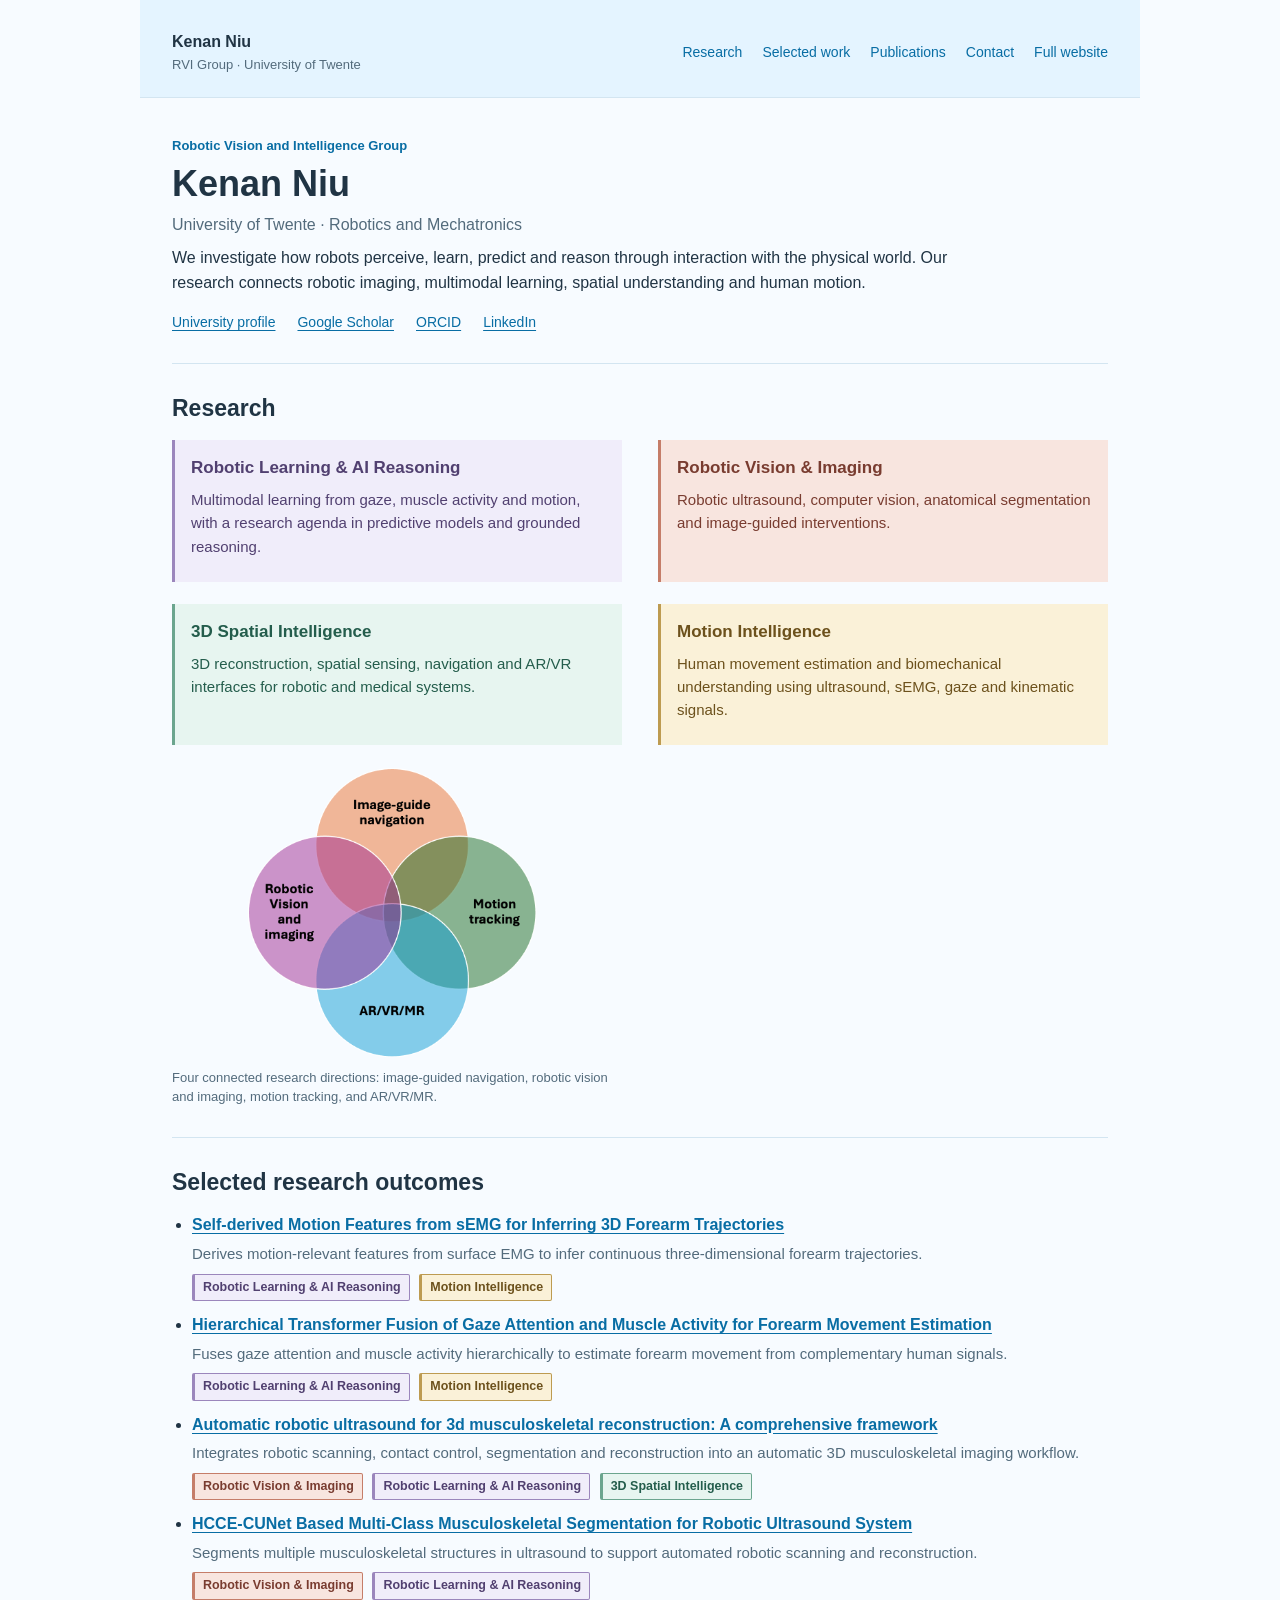
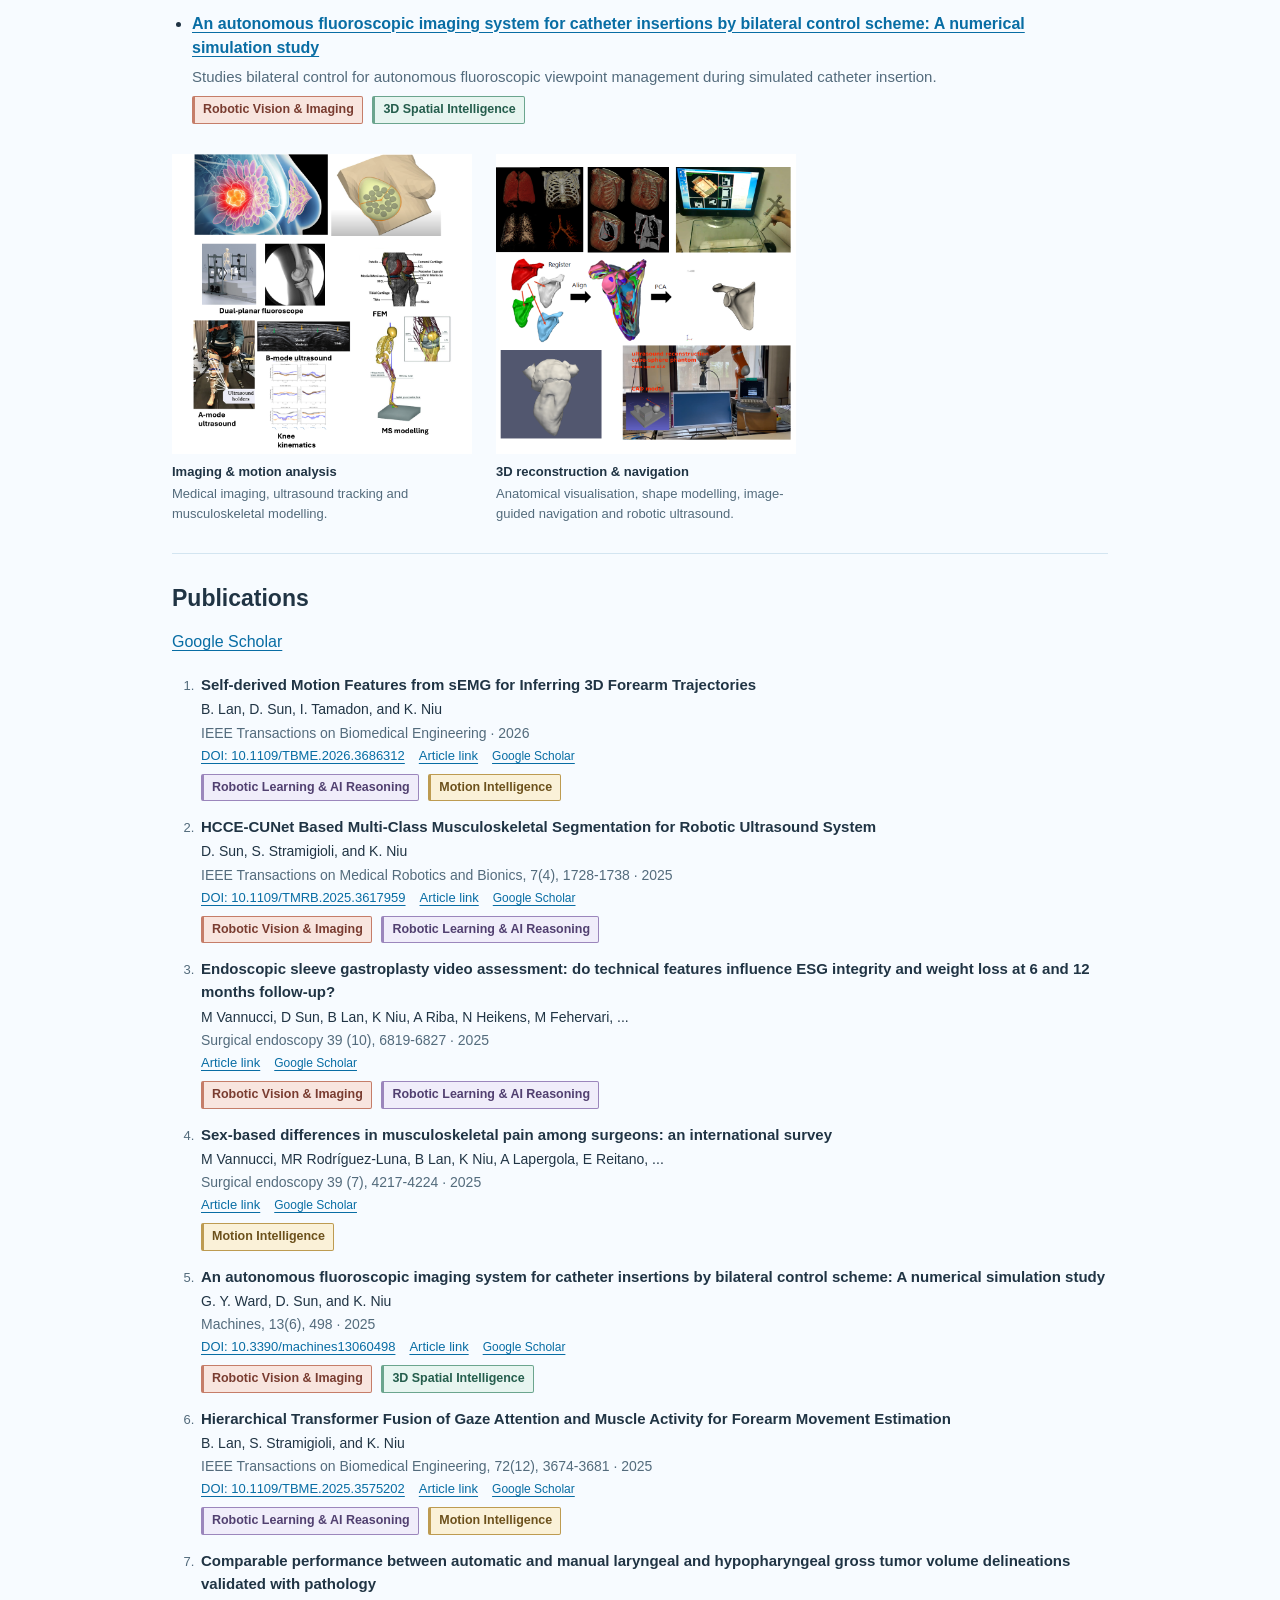
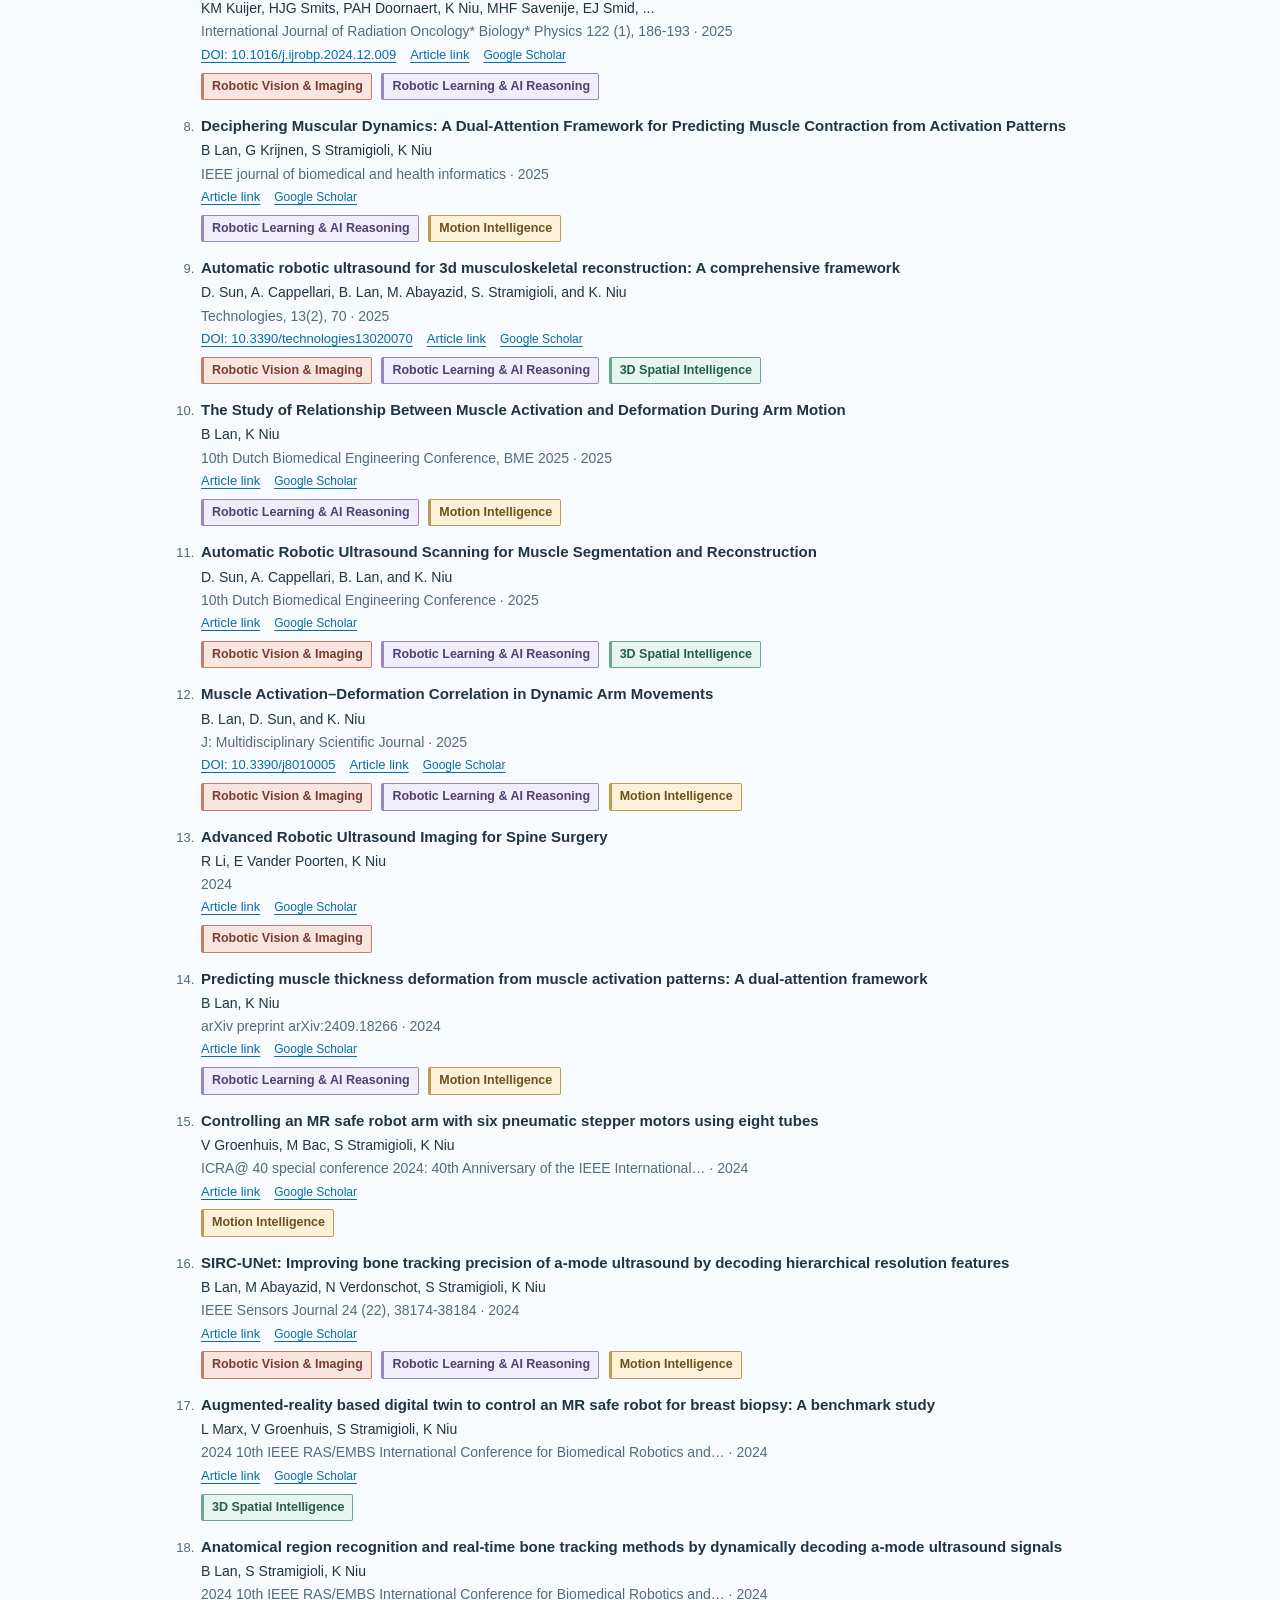
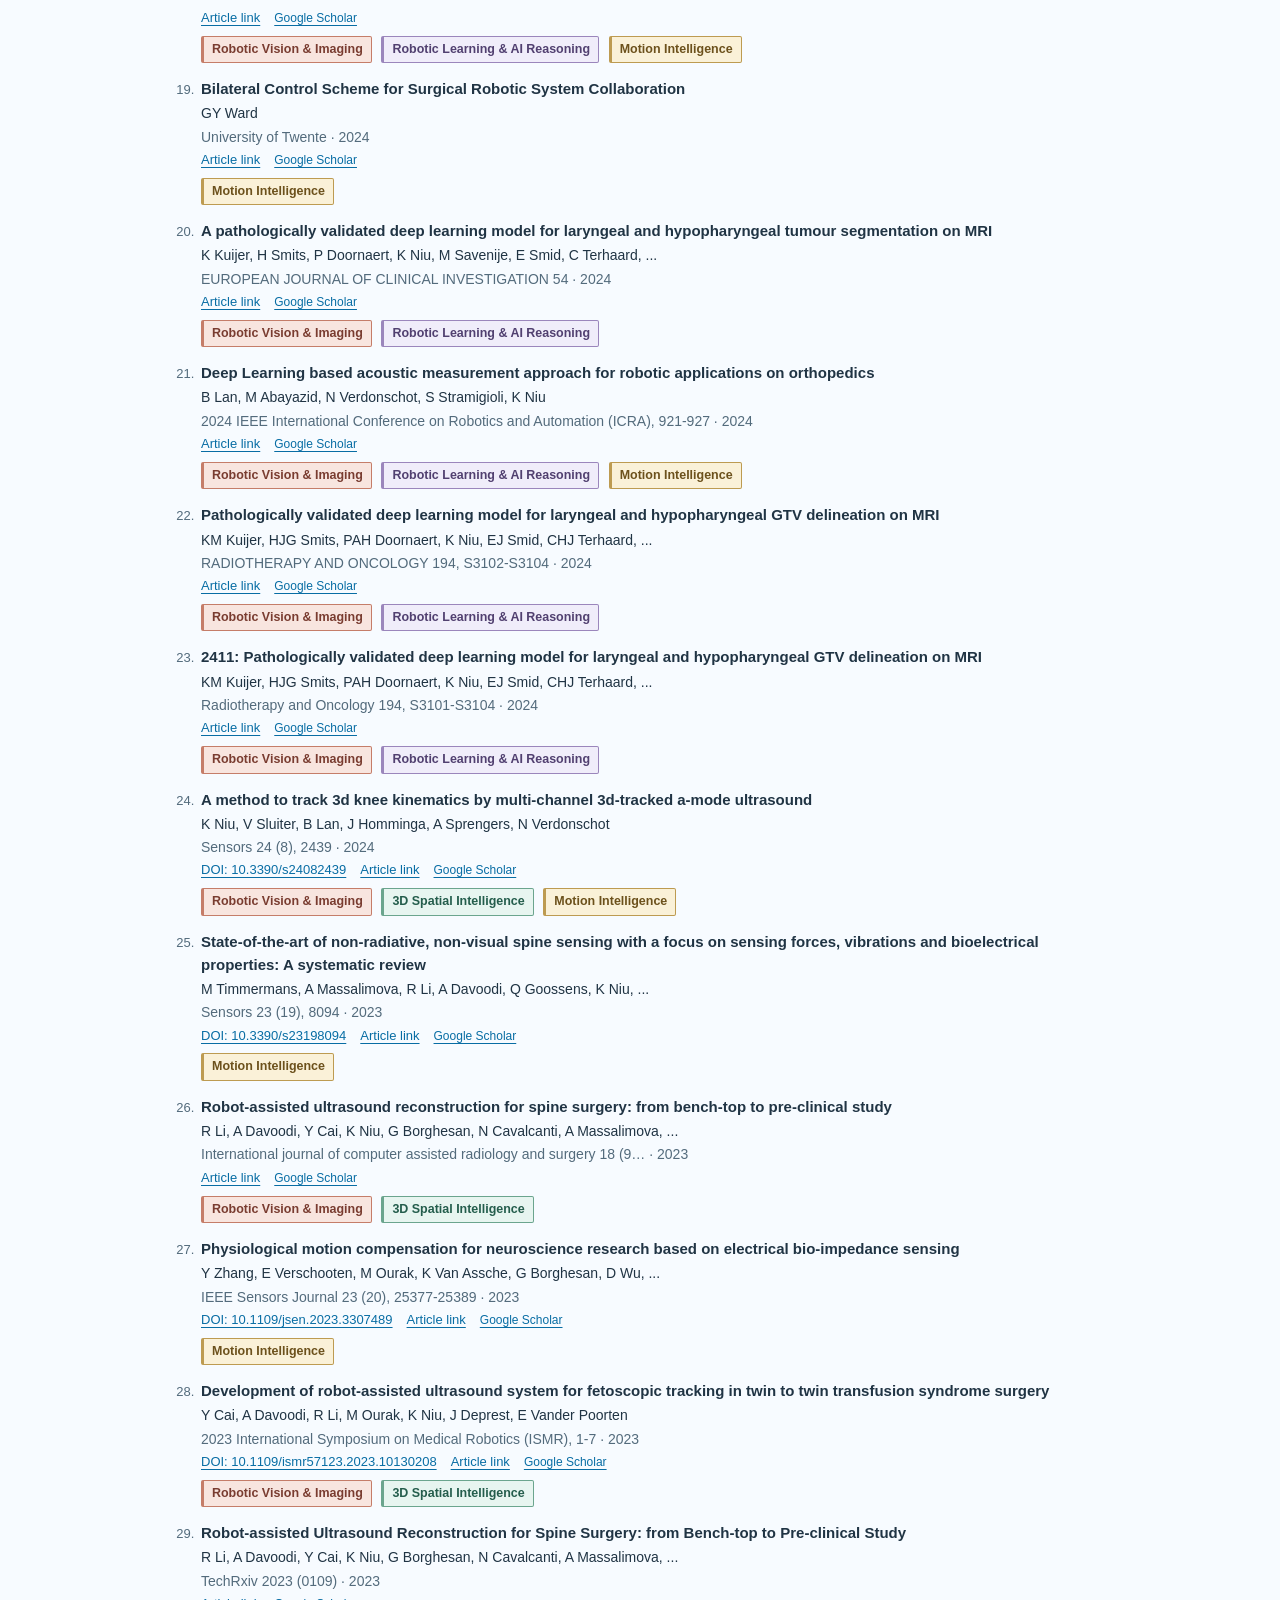
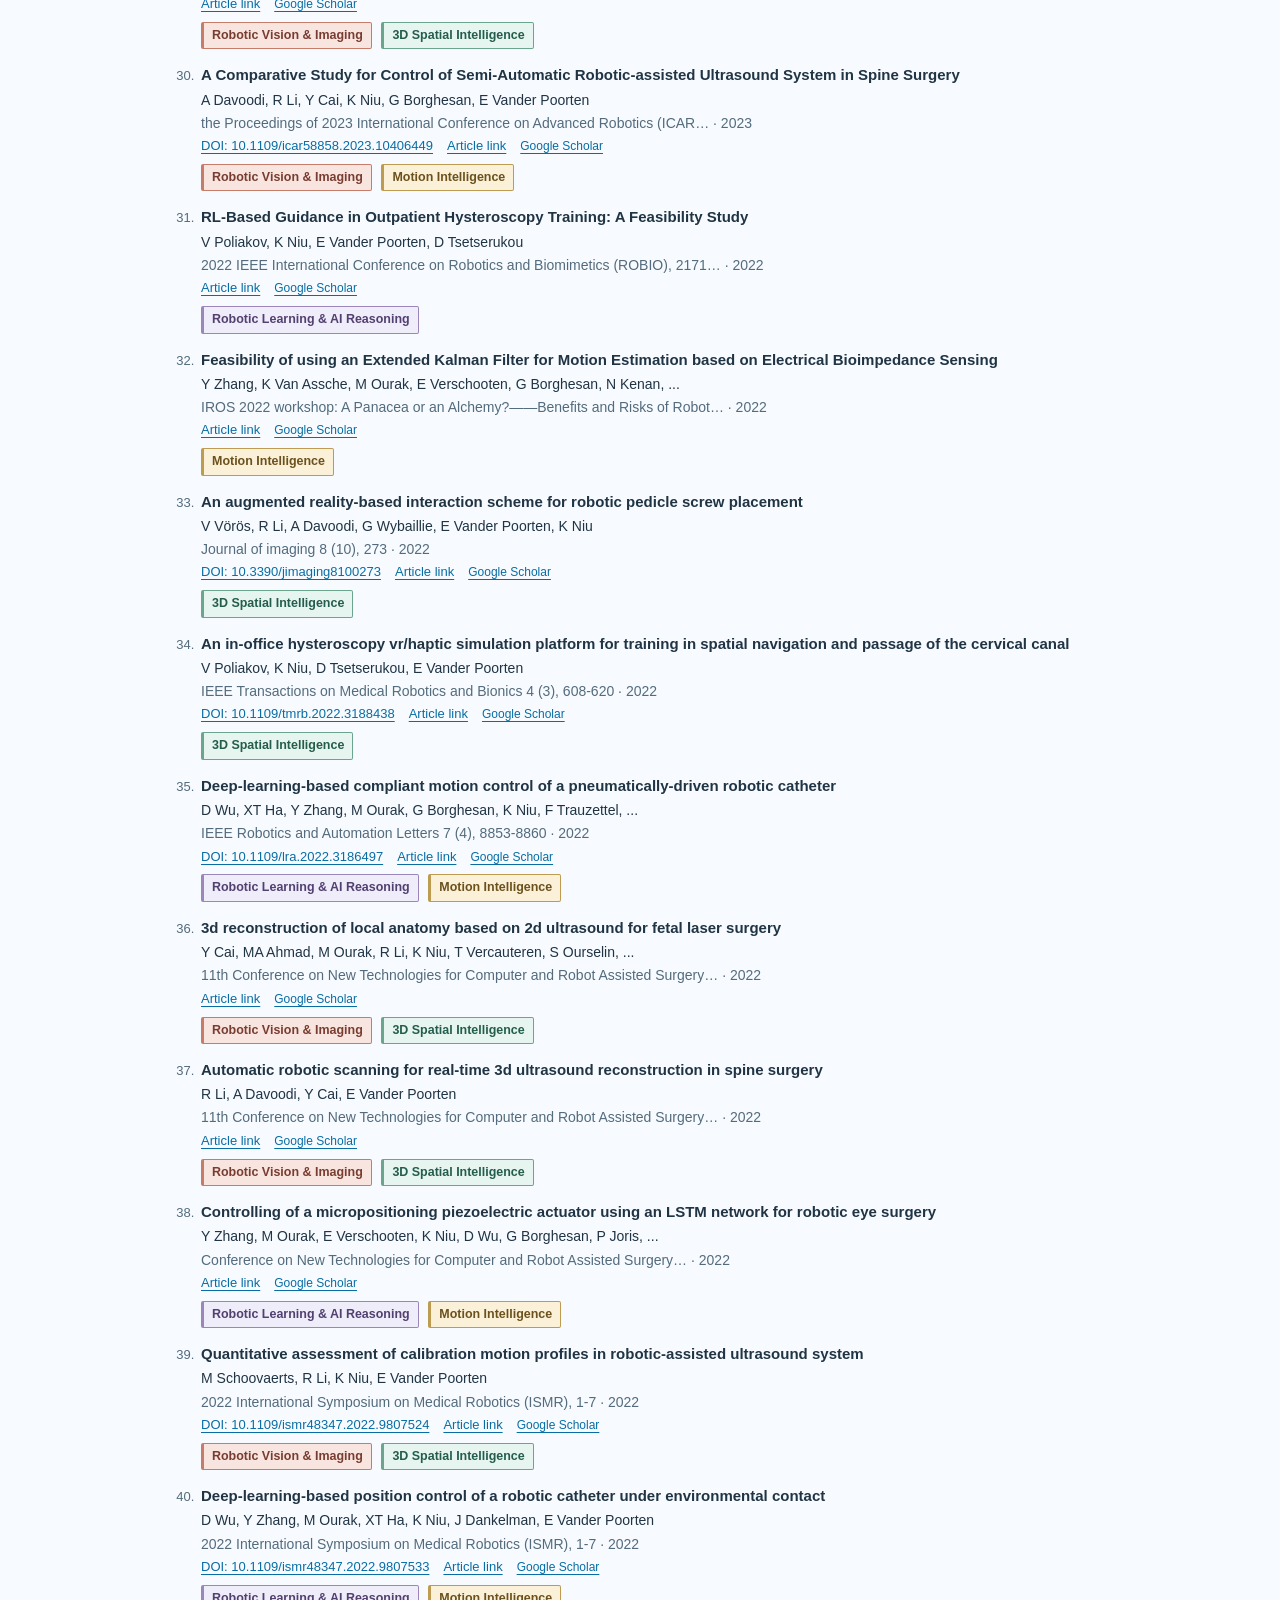
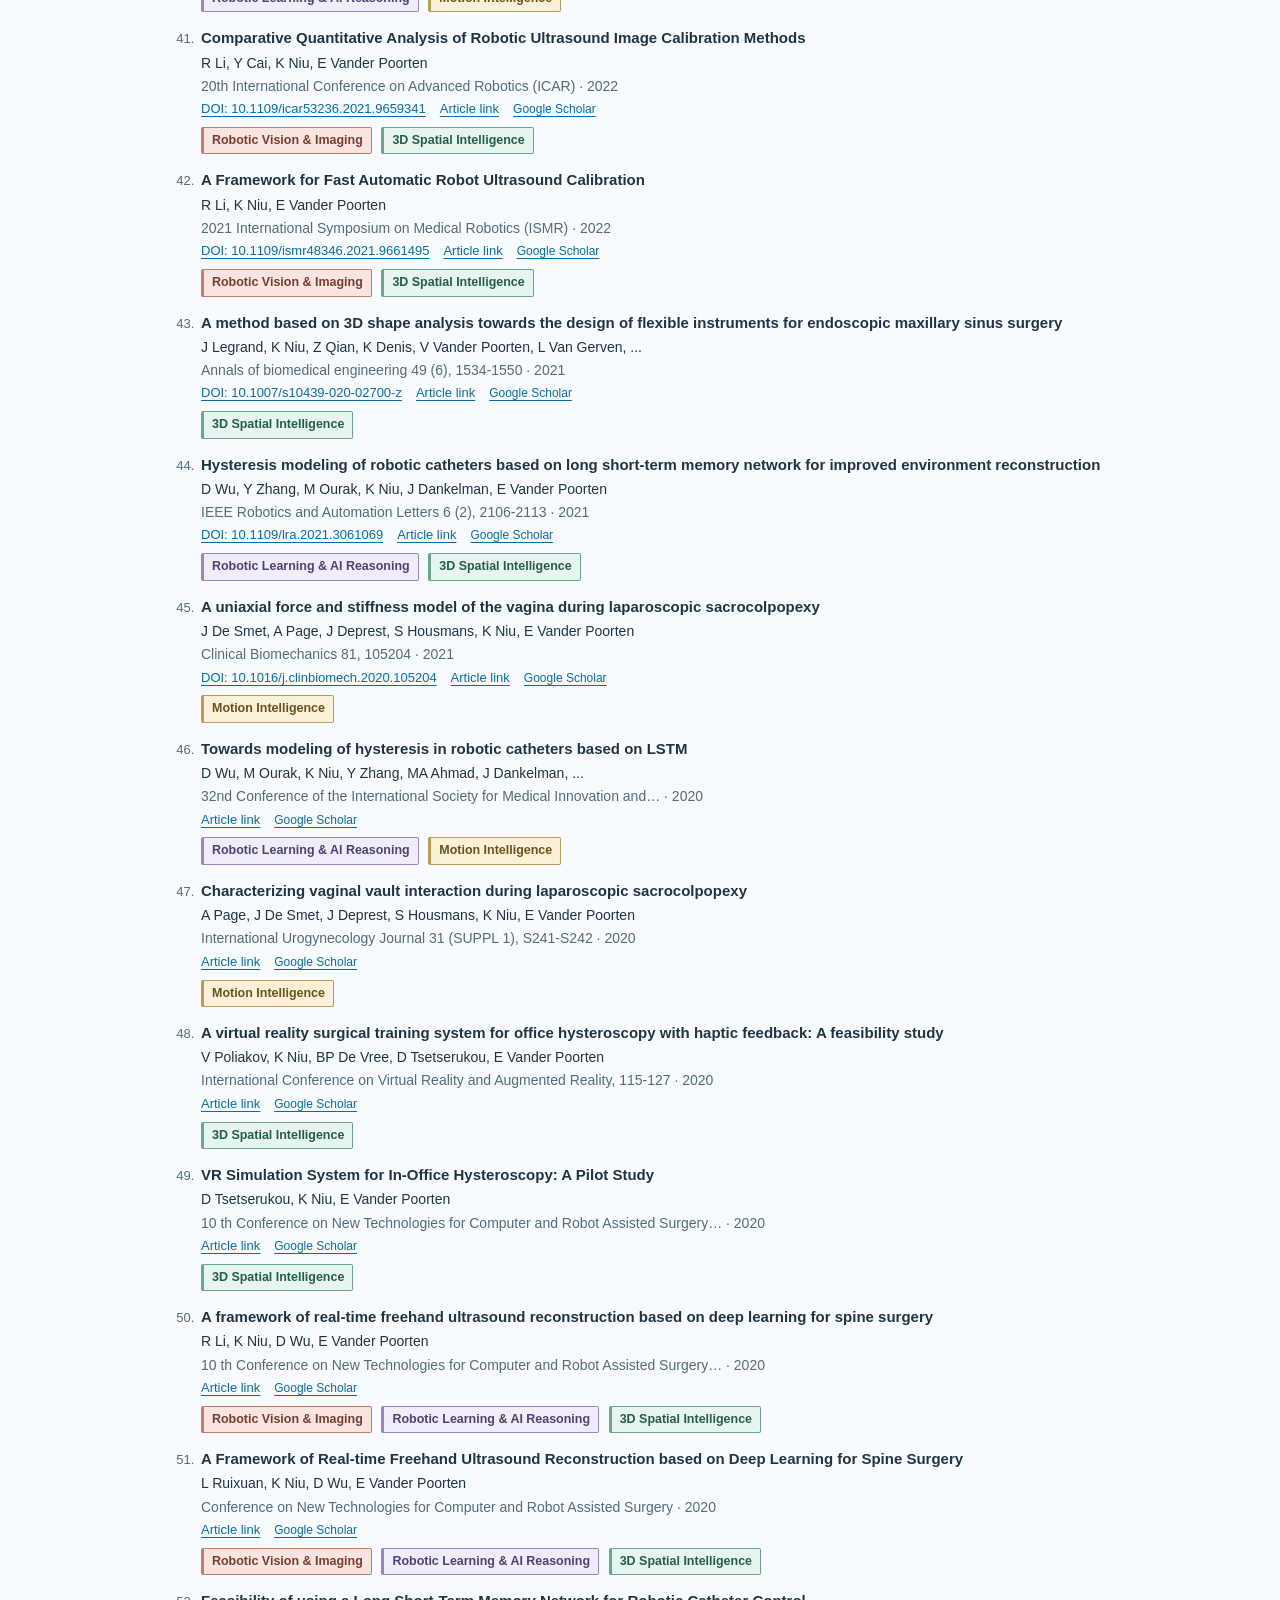
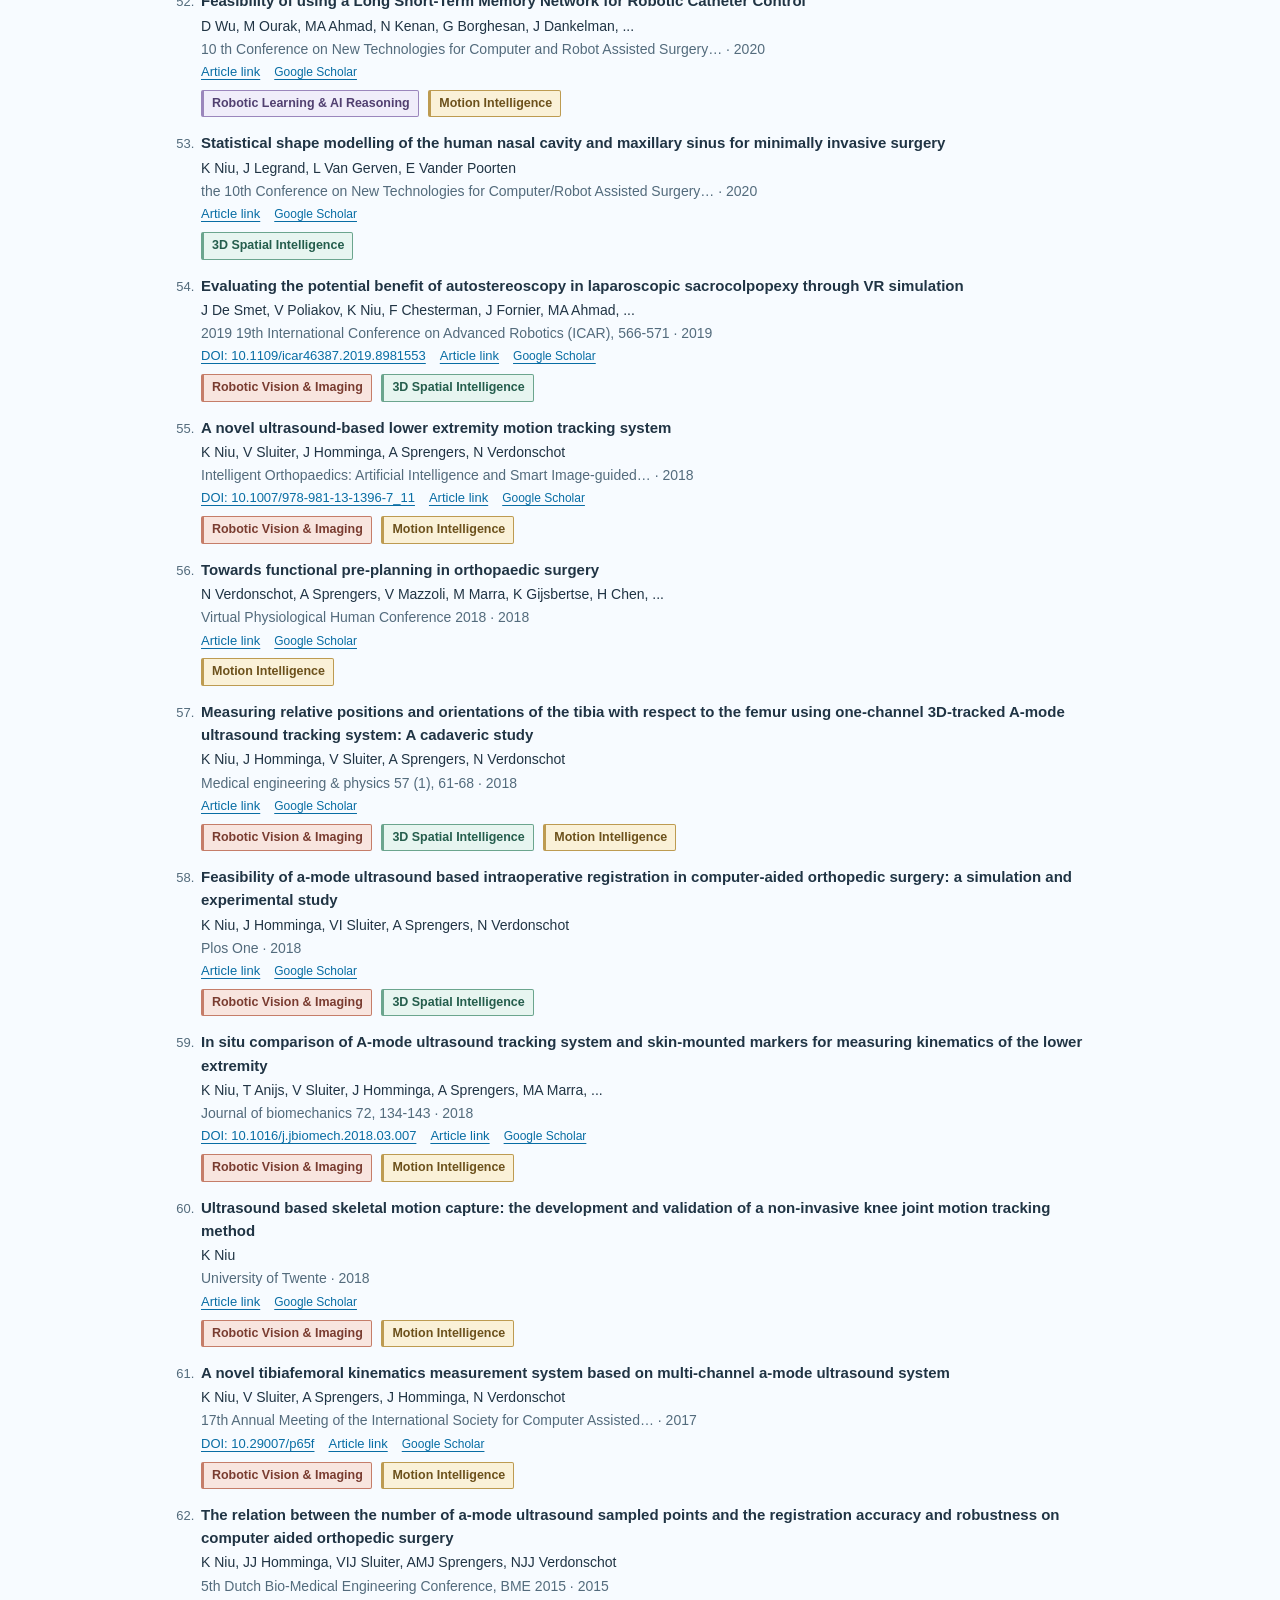
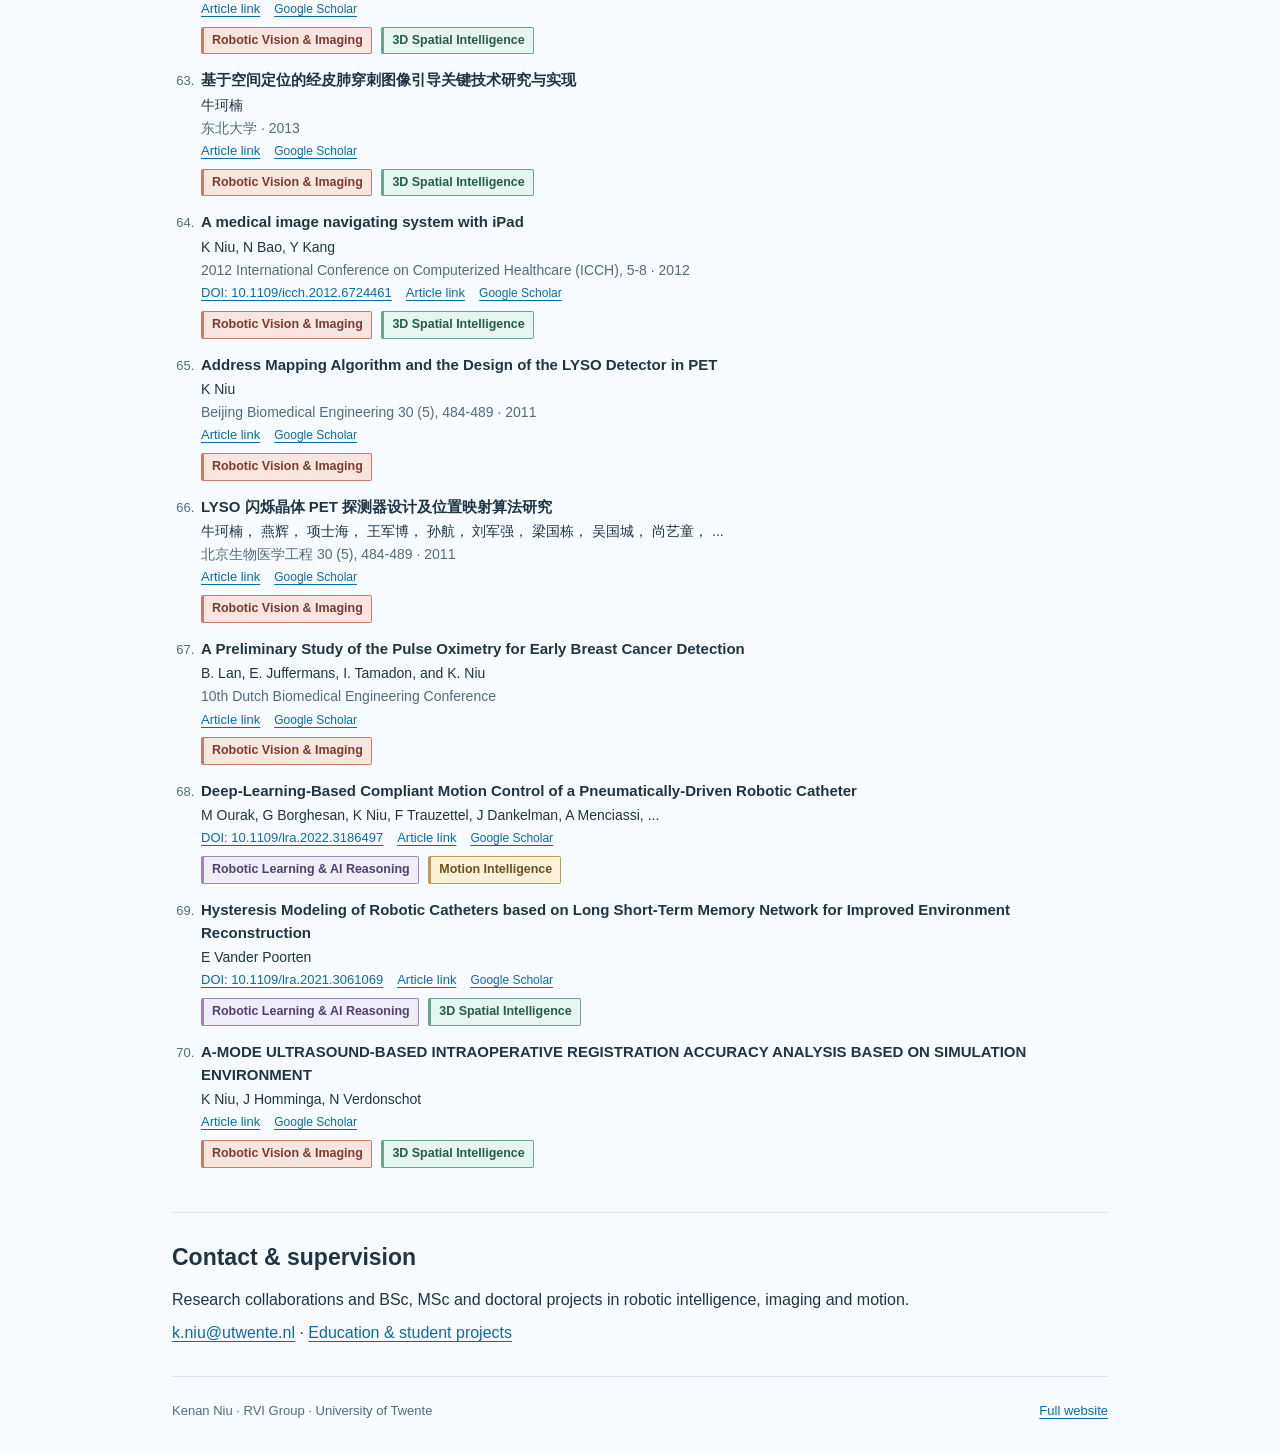
==== commit 62b1a3fe: "Complete publication topic colours and add missing 2026 MSc alumni" ====
--- a/simple/index.html
+++ b/simple/index.html
@@ -3,6 +3,6 @@
 <body><a class="skip" href="#main">Skip to content</a><header><a class="identity" href="#main">Kenan Niu <span>RVI Group · University of Twente</span></a><nav aria-label="Main navigation"><a href="#research">Research</a><a href="#results">Selected work</a><a href="#publications">Publications</a><a href="#contact">Contact</a><a href="../">Full website</a></nav></header>
 <main id="main"><section class="intro"><p class="eyebrow">Robotic Vision and Intelligence Group</p><h1>Kenan Niu</h1><p class="affiliation">University of Twente · Robotics and Mechatronics</p><p>We investigate how robots perceive, learn, predict and reason through interaction with the physical world. Our research connects robotic imaging, multimodal learning, spatial understanding and human motion.</p><div class="profiles"><a href="https://people.utwente.nl/k.niu">University profile</a><a href="https://scholar.google.com/citations?user=mWEOPuMAAAAJ&amp;hl=en">Google Scholar</a><a href="https://orcid.org/0000-0002-5498-4311">ORCID</a><a href="https://www.linkedin.com/in/kenanniu/">LinkedIn</a></div></section>
 <section id="research"><h2>Research</h2><div class="directions"><article data-research="learning-reasoning"><h3>Robotic Learning & AI Reasoning</h3><p>Multimodal learning from gaze, muscle activity and motion, with a research agenda in predictive models and grounded reasoning.</p></article><article data-research="vision-imaging"><h3>Robotic Vision & Imaging</h3><p>Robotic ultrasound, computer vision, anatomical segmentation and image-guided interventions.</p></article><article data-research="spatial-intelligence"><h3>3D Spatial Intelligence</h3><p>3D reconstruction, spatial sensing, navigation and AR/VR interfaces for robotic and medical systems.</p></article><article data-research="motion-intelligence"><h3>Motion Intelligence</h3><p>Human movement estimation and biomechanical understanding using ultrasound, sEMG, gaze and kinematic signals.</p></article></div><figure class="research-image focus-diagram"><a href="images/research-directions.png"><img src="images/research-directions.png" width="1280" height="856" alt="Four overlapping research directions: image-guided navigation, robotic vision and imaging, motion tracking, and AR/VR/MR."></a><figcaption>Four connected research directions: image-guided navigation, robotic vision and imaging, motion tracking, and AR/VR/MR.</figcaption></figure></section>
-<section id="results"><h2>Selected research outcomes</h2><ul class="highlights"><li><a href="https://doi.org/10.1109/TBME.2026.3686312">Self-derived Motion Features from sEMG for Inferring 3D Forearm Trajectories</a><p>Derives motion-relevant features from surface EMG to infer continuous three-dimensional forearm trajectories.</p><div class="research-tags" aria-label="Research directions"><span class="research-tag" data-research="learning-reasoning">Robotic Learning &amp; AI Reasoning</span><span class="research-tag" data-research="motion-intelligence">Motion Intelligence</span></div></li><li><a href="https://doi.org/10.1109/TBME.2025.3575202">Hierarchical Transformer Fusion of Gaze Attention and Muscle Activity for Forearm Movement Estimation</a><p>Fuses gaze attention and muscle activity hierarchically to estimate forearm movement from complementary human signals.</p><div class="research-tags" aria-label="Research directions"><span class="research-tag" data-research="learning-reasoning">Robotic Learning &amp; AI Reasoning</span><span class="research-tag" data-research="motion-intelligence">Motion Intelligence</span></div></li><li><a href="https://doi.org/10.3390/technologies13020070">Automatic robotic ultrasound for 3d musculoskeletal reconstruction: A comprehensive framework</a><p>Integrates robotic scanning, contact control, segmentation and reconstruction into an automatic 3D musculoskeletal imaging workflow.</p><div class="research-tags" aria-label="Research directions"><span class="research-tag" data-research="vision-imaging">Robotic Vision &amp; Imaging</span><span class="research-tag" data-research="spatial-intelligence">3D Spatial Intelligence</span></div></li><li><a href="https://doi.org/10.1109/TMRB.2025.3617959">HCCE-CUNet Based Multi-Class Musculoskeletal Segmentation for Robotic Ultrasound System</a><p>Segments multiple musculoskeletal structures in ultrasound to support automated robotic scanning and reconstruction.</p><div class="research-tags" aria-label="Research directions"><span class="research-tag" data-research="vision-imaging">Robotic Vision &amp; Imaging</span><span class="research-tag" data-research="spatial-intelligence">3D Spatial Intelligence</span></div></li><li><a href="https://doi.org/10.3390/machines13060498">An autonomous fluoroscopic imaging system for catheter insertions by bilateral control scheme: A numerical simulation study</a><p>Studies bilateral control for autonomous fluoroscopic viewpoint management during simulated catheter insertion.</p><div class="research-tags" aria-label="Research directions"><span class="research-tag" data-research="vision-imaging">Robotic Vision &amp; Imaging</span><span class="research-tag" data-research="spatial-intelligence">3D Spatial Intelligence</span></div></li></ul><div class="research-gallery"><figure><a href="images/imaging-motion-research.png"><img src="images/imaging-motion-research.png" width="825" height="930" loading="lazy" alt="Research montage of breast imaging, knee anatomy, fluoroscopy, ultrasound motion tracking and biomechanical modelling."></a><figcaption><strong>Imaging & motion analysis</strong><span>Medical imaging, ultrasound tracking and musculoskeletal modelling.</span></figcaption></figure><figure><a href="images/reconstruction-navigation-research.png"><img src="images/reconstruction-navigation-research.png" width="961" height="872" loading="lazy" alt="Research montage of anatomical volume rendering, tracked image-guided navigation, statistical shape modelling and robotic ultrasound reconstruction."></a><figcaption><strong>3D reconstruction & navigation</strong><span>Anatomical visualisation, shape modelling, image-guided navigation and robotic ultrasound.</span></figcaption></figure></div></section>
-<section id="publications"><h2>Publications</h2><p><a href="https://scholar.google.com/citations?user=mWEOPuMAAAAJ&amp;hl=en&amp;sortby=pubdate">Google Scholar</a></p><ol class="publication-list"><li><a href="https://doi.org/10.1109/TBME.2026.3686312">Self-derived Motion Features from sEMG for Inferring 3D Forearm Trajectories</a><p>B. Lan, D. Sun, I. Tamadon, and K. Niu</p><p class="venue">IEEE Transactions on Biomedical Engineering · 2026</p><div class="publication-links"><a href="https://doi.org/10.1109/TBME.2026.3686312">DOI: 10.1109/TBME.2026.3686312</a><a href="https://doi.org/10.1109/TBME.2026.3686312">Article link</a><a class="source" href="https://scholar.google.com/citations?view_op=view_citation&amp;hl=en&amp;oe=ASCII&amp;user=mWEOPuMAAAAJ&amp;pagesize=100&amp;sortby=pubdate&amp;citation_for_view=mWEOPuMAAAAJ:70eg2SAEIzsC">Google Scholar</a></div><div class="research-tags" aria-label="Research directions"><span class="research-tag" data-research="learning-reasoning">Robotic Learning &amp; AI Reasoning</span><span class="research-tag" data-research="motion-intelligence">Motion Intelligence</span></div></li><li><a href="https://doi.org/10.1109/TMRB.2025.3617959">HCCE-CUNet Based Multi-Class Musculoskeletal Segmentation for Robotic Ultrasound System</a><p>D. Sun, S. Stramigioli, and K. Niu</p><p class="venue">IEEE Transactions on Medical Robotics and Bionics, 7(4), 1728-1738 · 2025</p><div class="publication-links"><a href="https://doi.org/10.1109/TMRB.2025.3617959">DOI: 10.1109/TMRB.2025.3617959</a><a href="https://doi.org/10.1109/TMRB.2025.3617959">Article link</a><a class="source" href="https://scholar.google.com/citations?view_op=view_citation&amp;hl=en&amp;oe=ASCII&amp;user=mWEOPuMAAAAJ&amp;pagesize=100&amp;sortby=pubdate&amp;citation_for_view=mWEOPuMAAAAJ:vV6vV6tmYwMC">Google Scholar</a></div><div class="research-tags" aria-label="Research directions"><span class="research-tag" data-research="vision-imaging">Robotic Vision &amp; Imaging</span><span class="research-tag" data-research="spatial-intelligence">3D Spatial Intelligence</span></div></li><li><a href="https://scholar.google.com/citations?view_op=view_citation&amp;hl=en&amp;oe=ASCII&amp;user=mWEOPuMAAAAJ&amp;pagesize=100&amp;sortby=pubdate&amp;citation_for_view=mWEOPuMAAAAJ:lSLTfruPkqcC">Endoscopic sleeve gastroplasty video assessment: do technical features influence ESG integrity and weight loss at 6 and 12 months follow-up?</a><p>M Vannucci, D Sun, B Lan, K Niu, A Riba, N Heikens, M Fehervari, ...</p><p class="venue">Surgical endoscopy 39 (10), 6819-6827 · 2025</p><div class="publication-links"><a href="https://scholar.google.com/citations?view_op=view_citation&amp;hl=en&amp;oe=ASCII&amp;user=mWEOPuMAAAAJ&amp;pagesize=100&amp;sortby=pubdate&amp;citation_for_view=mWEOPuMAAAAJ:lSLTfruPkqcC">Article link</a><a class="source" href="https://scholar.google.com/citations?view_op=view_citation&amp;hl=en&amp;oe=ASCII&amp;user=mWEOPuMAAAAJ&amp;pagesize=100&amp;sortby=pubdate&amp;citation_for_view=mWEOPuMAAAAJ:lSLTfruPkqcC">Google Scholar</a></div></li><li><a href="https://scholar.google.com/citations?view_op=view_citation&amp;hl=en&amp;oe=ASCII&amp;user=mWEOPuMAAAAJ&amp;pagesize=100&amp;sortby=pubdate&amp;citation_for_view=mWEOPuMAAAAJ:ns9cj8rnVeAC">Sex-based differences in musculoskeletal pain among surgeons: an international survey</a><p>M Vannucci, MR Rodríguez-Luna, B Lan, K Niu, A Lapergola, E Reitano, ...</p><p class="venue">Surgical endoscopy 39 (7), 4217-4224 · 2025</p><div class="publication-links"><a href="https://scholar.google.com/citations?view_op=view_citation&amp;hl=en&amp;oe=ASCII&amp;user=mWEOPuMAAAAJ&amp;pagesize=100&amp;sortby=pubdate&amp;citation_for_view=mWEOPuMAAAAJ:ns9cj8rnVeAC">Article link</a><a class="source" href="https://scholar.google.com/citations?view_op=view_citation&amp;hl=en&amp;oe=ASCII&amp;user=mWEOPuMAAAAJ&amp;pagesize=100&amp;sortby=pubdate&amp;citation_for_view=mWEOPuMAAAAJ:ns9cj8rnVeAC">Google Scholar</a></div></li><li><a href="https://doi.org/10.3390/machines13060498">An autonomous fluoroscopic imaging system for catheter insertions by bilateral control scheme: A numerical simulation study</a><p>G. Y. Ward, D. Sun, and K. Niu</p><p class="venue">Machines, 13(6), 498 · 2025</p><div class="publication-links"><a href="https://doi.org/10.3390/machines13060498">DOI: 10.3390/machines13060498</a><a href="https://doi.org/10.3390/machines13060498">Article link</a><a class="source" href="https://scholar.google.com/citations?view_op=view_citation&amp;hl=en&amp;oe=ASCII&amp;user=mWEOPuMAAAAJ&amp;pagesize=100&amp;sortby=pubdate&amp;citation_for_view=mWEOPuMAAAAJ:RYcK_YlVTxYC">Google Scholar</a></div><div class="research-tags" aria-label="Research directions"><span class="research-tag" data-research="vision-imaging">Robotic Vision &amp; Imaging</span><span class="research-tag" data-research="spatial-intelligence">3D Spatial Intelligence</span></div></li><li><a href="https://doi.org/10.1109/TBME.2025.3575202">Hierarchical Transformer Fusion of Gaze Attention and Muscle Activity for Forearm Movement Estimation</a><p>B. Lan, S. Stramigioli, and K. Niu</p><p class="venue">IEEE Transactions on Biomedical Engineering, 72(12), 3674-3681 · 2025</p><div class="publication-links"><a href="https://doi.org/10.1109/TBME.2025.3575202">DOI: 10.1109/TBME.2025.3575202</a><a href="https://doi.org/10.1109/TBME.2025.3575202">Article link</a><a class="source" href="https://scholar.google.com/citations?view_op=view_citation&amp;hl=en&amp;oe=ASCII&amp;user=mWEOPuMAAAAJ&amp;pagesize=100&amp;sortby=pubdate&amp;citation_for_view=mWEOPuMAAAAJ:RGFaLdJalmkC">Google Scholar</a></div><div class="research-tags" aria-label="Research directions"><span class="research-tag" data-research="learning-reasoning">Robotic Learning &amp; AI Reasoning</span><span class="research-tag" data-research="motion-intelligence">Motion Intelligence</span></div></li><li><a href="https://scholar.google.com/citations?view_op=view_citation&amp;hl=en&amp;oe=ASCII&amp;user=mWEOPuMAAAAJ&amp;pagesize=100&amp;sortby=pubdate&amp;citation_for_view=mWEOPuMAAAAJ:TFP_iSt0sucC">Comparable performance between automatic and manual laryngeal and hypopharyngeal gross tumor volume delineations validated with pathology</a><p>KM Kuijer, HJG Smits, PAH Doornaert, K Niu, MHF Savenije, EJ Smid, ...</p><p class="venue">International Journal of Radiation Oncology* Biology* Physics 122 (1), 186-193 · 2025</p><div class="publication-links"><a href="https://doi.org/10.1016/j.ijrobp.2024.12.009">DOI: 10.1016/j.ijrobp.2024.12.009</a><a href="https://scholar.google.com/citations?view_op=view_citation&amp;hl=en&amp;oe=ASCII&amp;user=mWEOPuMAAAAJ&amp;pagesize=100&amp;sortby=pubdate&amp;citation_for_view=mWEOPuMAAAAJ:TFP_iSt0sucC">Article link</a><a class="source" href="https://scholar.google.com/citations?view_op=view_citation&amp;hl=en&amp;oe=ASCII&amp;user=mWEOPuMAAAAJ&amp;pagesize=100&amp;sortby=pubdate&amp;citation_for_view=mWEOPuMAAAAJ:TFP_iSt0sucC">Google Scholar</a></div></li><li><a href="https://scholar.google.com/citations?view_op=view_citation&amp;hl=en&amp;oe=ASCII&amp;user=mWEOPuMAAAAJ&amp;pagesize=100&amp;sortby=pubdate&amp;citation_for_view=mWEOPuMAAAAJ:O3NaXMp0MMsC">Deciphering Muscular Dynamics: A Dual-Attention Framework for Predicting Muscle Contraction from Activation Patterns</a><p>B Lan, G Krijnen, S Stramigioli, K Niu</p><p class="venue">IEEE journal of biomedical and health informatics · 2025</p><div class="publication-links"><a href="https://scholar.google.com/citations?view_op=view_citation&amp;hl=en&amp;oe=ASCII&amp;user=mWEOPuMAAAAJ&amp;pagesize=100&amp;sortby=pubdate&amp;citation_for_view=mWEOPuMAAAAJ:O3NaXMp0MMsC">Article link</a><a class="source" href="https://scholar.google.com/citations?view_op=view_citation&amp;hl=en&amp;oe=ASCII&amp;user=mWEOPuMAAAAJ&amp;pagesize=100&amp;sortby=pubdate&amp;citation_for_view=mWEOPuMAAAAJ:O3NaXMp0MMsC">Google Scholar</a></div></li><li><a href="https://doi.org/10.3390/technologies13020070">Automatic robotic ultrasound for 3d musculoskeletal reconstruction: A comprehensive framework</a><p>D. Sun, A. Cappellari, B. Lan, M. Abayazid, S. Stramigioli, and K. Niu</p><p class="venue">Technologies, 13(2), 70 · 2025</p><div class="publication-links"><a href="https://doi.org/10.3390/technologies13020070">DOI: 10.3390/technologies13020070</a><a href="https://doi.org/10.3390/technologies13020070">Article link</a><a class="source" href="https://scholar.google.com/citations?view_op=view_citation&amp;hl=en&amp;oe=ASCII&amp;user=mWEOPuMAAAAJ&amp;pagesize=100&amp;sortby=pubdate&amp;citation_for_view=mWEOPuMAAAAJ:blknAaTinKkC">Google Scholar</a></div><div class="research-tags" aria-label="Research directions"><span class="research-tag" data-research="vision-imaging">Robotic Vision &amp; Imaging</span><span class="research-tag" data-research="spatial-intelligence">3D Spatial Intelligence</span></div></li><li><a href="https://scholar.google.com/citations?view_op=view_citation&amp;hl=en&amp;oe=ASCII&amp;user=mWEOPuMAAAAJ&amp;pagesize=100&amp;sortby=pubdate&amp;citation_for_view=mWEOPuMAAAAJ:GnPB-g6toBAC">The Study of Relationship Between Muscle Activation and Deformation During Arm Motion</a><p>B Lan, K Niu</p><p class="venue">10th Dutch Biomedical Engineering Conference, BME 2025 · 2025</p><div class="publication-links"><a href="https://scholar.google.com/citations?view_op=view_citation&amp;hl=en&amp;oe=ASCII&amp;user=mWEOPuMAAAAJ&amp;pagesize=100&amp;sortby=pubdate&amp;citation_for_view=mWEOPuMAAAAJ:GnPB-g6toBAC">Article link</a><a class="source" href="https://scholar.google.com/citations?view_op=view_citation&amp;hl=en&amp;oe=ASCII&amp;user=mWEOPuMAAAAJ&amp;pagesize=100&amp;sortby=pubdate&amp;citation_for_view=mWEOPuMAAAAJ:GnPB-g6toBAC">Google Scholar</a></div></li><li><a href="https://research.utwente.nl/en/publications/automatic-robotic-ultrasound-scanning-for-muscle-segmentation-and/">Automatic Robotic Ultrasound Scanning for Muscle Segmentation and Reconstruction</a><p>D. Sun, A. Cappellari, B. Lan, and K. Niu</p><p class="venue">10th Dutch Biomedical Engineering Conference · 2025</p><div class="publication-links"><a href="https://research.utwente.nl/en/publications/automatic-robotic-ultrasound-scanning-for-muscle-segmentation-and/">Article link</a><a class="source" href="https://scholar.google.com/citations?view_op=view_citation&amp;hl=en&amp;oe=ASCII&amp;user=mWEOPuMAAAAJ&amp;pagesize=100&amp;sortby=pubdate&amp;citation_for_view=mWEOPuMAAAAJ:BqipwSGYUEgC">Google Scholar</a></div><div class="research-tags" aria-label="Research directions"><span class="research-tag" data-research="vision-imaging">Robotic Vision &amp; Imaging</span><span class="research-tag" data-research="spatial-intelligence">3D Spatial Intelligence</span></div></li><li><a href="https://scholar.google.com/citations?view_op=view_citation&amp;hl=en&amp;oe=ASCII&amp;user=mWEOPuMAAAAJ&amp;pagesize=100&amp;sortby=pubdate&amp;citation_for_view=mWEOPuMAAAAJ:JV2RwH3_ST0C">Muscle Activation–Deformation Correlation in Dynamic Arm Movements</a><p>B. Lan, D. Sun, and K. Niu</p><p class="venue">J: Multidisciplinary Scientific Journal · 2025</p><div class="publication-links"><a href="https://doi.org/10.3390/j8010005">DOI: 10.3390/j8010005</a><a href="https://scholar.google.com/citations?view_op=view_citation&amp;hl=en&amp;oe=ASCII&amp;user=mWEOPuMAAAAJ&amp;pagesize=100&amp;sortby=pubdate&amp;citation_for_view=mWEOPuMAAAAJ:JV2RwH3_ST0C">Article link</a><a class="source" href="https://scholar.google.com/citations?view_op=view_citation&amp;hl=en&amp;oe=ASCII&amp;user=mWEOPuMAAAAJ&amp;pagesize=100&amp;sortby=pubdate&amp;citation_for_view=mWEOPuMAAAAJ:JV2RwH3_ST0C">Google Scholar</a></div><div class="research-tags" aria-label="Research directions"><span class="research-tag" data-research="motion-intelligence">Motion Intelligence</span></div></li><li><a href="https://scholar.google.com/citations?view_op=view_citation&amp;hl=en&amp;oe=ASCII&amp;user=mWEOPuMAAAAJ&amp;pagesize=100&amp;sortby=pubdate&amp;citation_for_view=mWEOPuMAAAAJ:iH-uZ7U-co4C">Advanced Robotic Ultrasound Imaging for Spine Surgery</a><p>R Li, E Vander Poorten, K Niu</p><p class="venue">2024</p><div class="publication-links"><a href="https://scholar.google.com/citations?view_op=view_citation&amp;hl=en&amp;oe=ASCII&amp;user=mWEOPuMAAAAJ&amp;pagesize=100&amp;sortby=pubdate&amp;citation_for_view=mWEOPuMAAAAJ:iH-uZ7U-co4C">Article link</a><a class="source" href="https://scholar.google.com/citations?view_op=view_citation&amp;hl=en&amp;oe=ASCII&amp;user=mWEOPuMAAAAJ&amp;pagesize=100&amp;sortby=pubdate&amp;citation_for_view=mWEOPuMAAAAJ:iH-uZ7U-co4C">Google Scholar</a></div></li><li><a href="https://scholar.google.com/citations?view_op=view_citation&amp;hl=en&amp;oe=ASCII&amp;user=mWEOPuMAAAAJ&amp;pagesize=100&amp;sortby=pubdate&amp;citation_for_view=mWEOPuMAAAAJ:j3f4tGmQtD8C">Predicting muscle thickness deformation from muscle activation patterns: A dual-attention framework</a><p>B Lan, K Niu</p><p class="venue">arXiv preprint arXiv:2409.18266 · 2024</p><div class="publication-links"><a href="https://scholar.google.com/citations?view_op=view_citation&amp;hl=en&amp;oe=ASCII&amp;user=mWEOPuMAAAAJ&amp;pagesize=100&amp;sortby=pubdate&amp;citation_for_view=mWEOPuMAAAAJ:j3f4tGmQtD8C">Article link</a><a class="source" href="https://scholar.google.com/citations?view_op=view_citation&amp;hl=en&amp;oe=ASCII&amp;user=mWEOPuMAAAAJ&amp;pagesize=100&amp;sortby=pubdate&amp;citation_for_view=mWEOPuMAAAAJ:j3f4tGmQtD8C">Google Scholar</a></div></li><li><a href="https://scholar.google.com/citations?view_op=view_citation&amp;hl=en&amp;oe=ASCII&amp;user=mWEOPuMAAAAJ&amp;pagesize=100&amp;sortby=pubdate&amp;citation_for_view=mWEOPuMAAAAJ:k_IJM867U9cC">Controlling an MR safe robot arm with six pneumatic stepper motors using eight tubes</a><p>V Groenhuis, M Bac, S Stramigioli, K Niu</p><p class="venue">ICRA@ 40 special conference 2024: 40th Anniversary of the IEEE International… · 2024</p><div class="publication-links"><a href="https://scholar.google.com/citations?view_op=view_citation&amp;hl=en&amp;oe=ASCII&amp;user=mWEOPuMAAAAJ&amp;pagesize=100&amp;sortby=pubdate&amp;citation_for_view=mWEOPuMAAAAJ:k_IJM867U9cC">Article link</a><a class="source" href="https://scholar.google.com/citations?view_op=view_citation&amp;hl=en&amp;oe=ASCII&amp;user=mWEOPuMAAAAJ&amp;pagesize=100&amp;sortby=pubdate&amp;citation_for_view=mWEOPuMAAAAJ:k_IJM867U9cC">Google Scholar</a></div></li><li><a href="https://scholar.google.com/citations?view_op=view_citation&amp;hl=en&amp;oe=ASCII&amp;user=mWEOPuMAAAAJ&amp;pagesize=100&amp;sortby=pubdate&amp;citation_for_view=mWEOPuMAAAAJ:4JMBOYKVnBMC">SIRC-UNet: Improving bone tracking precision of a-mode ultrasound by decoding hierarchical resolution features</a><p>B Lan, M Abayazid, N Verdonschot, S Stramigioli, K Niu</p><p class="venue">IEEE Sensors Journal 24 (22), 38174-38184 · 2024</p><div class="publication-links"><a href="https://scholar.google.com/citations?view_op=view_citation&amp;hl=en&amp;oe=ASCII&amp;user=mWEOPuMAAAAJ&amp;pagesize=100&amp;sortby=pubdate&amp;citation_for_view=mWEOPuMAAAAJ:4JMBOYKVnBMC">Article link</a><a class="source" href="https://scholar.google.com/citations?view_op=view_citation&amp;hl=en&amp;oe=ASCII&amp;user=mWEOPuMAAAAJ&amp;pagesize=100&amp;sortby=pubdate&amp;citation_for_view=mWEOPuMAAAAJ:4JMBOYKVnBMC">Google Scholar</a></div></li><li><a href="https://scholar.google.com/citations?view_op=view_citation&amp;hl=en&amp;oe=ASCII&amp;user=mWEOPuMAAAAJ&amp;pagesize=100&amp;sortby=pubdate&amp;citation_for_view=mWEOPuMAAAAJ:r0BpntZqJG4C">Augmented-reality based digital twin to control an MR safe robot for breast biopsy: A benchmark study</a><p>L Marx, V Groenhuis, S Stramigioli, K Niu</p><p class="venue">2024 10th IEEE RAS/EMBS International Conference for Biomedical Robotics and… · 2024</p><div class="publication-links"><a href="https://scholar.google.com/citations?view_op=view_citation&amp;hl=en&amp;oe=ASCII&amp;user=mWEOPuMAAAAJ&amp;pagesize=100&amp;sortby=pubdate&amp;citation_for_view=mWEOPuMAAAAJ:r0BpntZqJG4C">Article link</a><a class="source" href="https://scholar.google.com/citations?view_op=view_citation&amp;hl=en&amp;oe=ASCII&amp;user=mWEOPuMAAAAJ&amp;pagesize=100&amp;sortby=pubdate&amp;citation_for_view=mWEOPuMAAAAJ:r0BpntZqJG4C">Google Scholar</a></div></li><li><a href="https://scholar.google.com/citations?view_op=view_citation&amp;hl=en&amp;oe=ASCII&amp;user=mWEOPuMAAAAJ&amp;pagesize=100&amp;sortby=pubdate&amp;citation_for_view=mWEOPuMAAAAJ:RHpTSmoSYBkC">Anatomical region recognition and real-time bone tracking methods by dynamically decoding a-mode ultrasound signals</a><p>B Lan, S Stramigioli, K Niu</p><p class="venue">2024 10th IEEE RAS/EMBS International Conference for Biomedical Robotics and… · 2024</p><div class="publication-links"><a href="https://scholar.google.com/citations?view_op=view_citation&amp;hl=en&amp;oe=ASCII&amp;user=mWEOPuMAAAAJ&amp;pagesize=100&amp;sortby=pubdate&amp;citation_for_view=mWEOPuMAAAAJ:RHpTSmoSYBkC">Article link</a><a class="source" href="https://scholar.google.com/citations?view_op=view_citation&amp;hl=en&amp;oe=ASCII&amp;user=mWEOPuMAAAAJ&amp;pagesize=100&amp;sortby=pubdate&amp;citation_for_view=mWEOPuMAAAAJ:RHpTSmoSYBkC">Google Scholar</a></div></li><li><a href="https://scholar.google.com/citations?view_op=view_citation&amp;hl=en&amp;oe=ASCII&amp;user=mWEOPuMAAAAJ&amp;pagesize=100&amp;sortby=pubdate&amp;citation_for_view=mWEOPuMAAAAJ:J_g5lzvAfSwC">Bilateral Control Scheme for Surgical Robotic System Collaboration</a><p>GY Ward</p><p class="venue">University of Twente · 2024</p><div class="publication-links"><a href="https://scholar.google.com/citations?view_op=view_citation&amp;hl=en&amp;oe=ASCII&amp;user=mWEOPuMAAAAJ&amp;pagesize=100&amp;sortby=pubdate&amp;citation_for_view=mWEOPuMAAAAJ:J_g5lzvAfSwC">Article link</a><a class="source" href="https://scholar.google.com/citations?view_op=view_citation&amp;hl=en&amp;oe=ASCII&amp;user=mWEOPuMAAAAJ&amp;pagesize=100&amp;sortby=pubdate&amp;citation_for_view=mWEOPuMAAAAJ:J_g5lzvAfSwC">Google Scholar</a></div></li><li><a href="https://scholar.google.com/citations?view_op=view_citation&amp;hl=en&amp;oe=ASCII&amp;user=mWEOPuMAAAAJ&amp;pagesize=100&amp;sortby=pubdate&amp;citation_for_view=mWEOPuMAAAAJ:maZDTaKrznsC">A pathologically validated deep learning model for laryngeal and hypopharyngeal tumour segmentation on MRI</a><p>K Kuijer, H Smits, P Doornaert, K Niu, M Savenije, E Smid, C Terhaard, ...</p><p class="venue">EUROPEAN JOURNAL OF CLINICAL INVESTIGATION 54 · 2024</p><div class="publication-links"><a href="https://scholar.google.com/citations?view_op=view_citation&amp;hl=en&amp;oe=ASCII&amp;user=mWEOPuMAAAAJ&amp;pagesize=100&amp;sortby=pubdate&amp;citation_for_view=mWEOPuMAAAAJ:maZDTaKrznsC">Article link</a><a class="source" href="https://scholar.google.com/citations?view_op=view_citation&amp;hl=en&amp;oe=ASCII&amp;user=mWEOPuMAAAAJ&amp;pagesize=100&amp;sortby=pubdate&amp;citation_for_view=mWEOPuMAAAAJ:maZDTaKrznsC">Google Scholar</a></div></li><li><a href="https://scholar.google.com/citations?view_op=view_citation&amp;hl=en&amp;oe=ASCII&amp;user=mWEOPuMAAAAJ&amp;pagesize=100&amp;sortby=pubdate&amp;citation_for_view=mWEOPuMAAAAJ:e5wmG9Sq2KIC">Deep Learning based acoustic measurement approach for robotic applications on orthopedics</a><p>B Lan, M Abayazid, N Verdonschot, S Stramigioli, K Niu</p><p class="venue">2024 IEEE International Conference on Robotics and Automation (ICRA), 921-927 · 2024</p><div class="publication-links"><a href="https://scholar.google.com/citations?view_op=view_citation&amp;hl=en&amp;oe=ASCII&amp;user=mWEOPuMAAAAJ&amp;pagesize=100&amp;sortby=pubdate&amp;citation_for_view=mWEOPuMAAAAJ:e5wmG9Sq2KIC">Article link</a><a class="source" href="https://scholar.google.com/citations?view_op=view_citation&amp;hl=en&amp;oe=ASCII&amp;user=mWEOPuMAAAAJ&amp;pagesize=100&amp;sortby=pubdate&amp;citation_for_view=mWEOPuMAAAAJ:e5wmG9Sq2KIC">Google Scholar</a></div></li><li><a href="https://scholar.google.com/citations?view_op=view_citation&amp;hl=en&amp;oe=ASCII&amp;user=mWEOPuMAAAAJ&amp;pagesize=100&amp;sortby=pubdate&amp;citation_for_view=mWEOPuMAAAAJ:M3NEmzRMIkIC">Pathologically validated deep learning model for laryngeal and hypopharyngeal GTV delineation on MRI</a><p>KM Kuijer, HJG Smits, PAH Doornaert, K Niu, EJ Smid, CHJ Terhaard, ...</p><p class="venue">RADIOTHERAPY AND ONCOLOGY 194, S3102-S3104 · 2024</p><div class="publication-links"><a href="https://scholar.google.com/citations?view_op=view_citation&amp;hl=en&amp;oe=ASCII&amp;user=mWEOPuMAAAAJ&amp;pagesize=100&amp;sortby=pubdate&amp;citation_for_view=mWEOPuMAAAAJ:M3NEmzRMIkIC">Article link</a><a class="source" href="https://scholar.google.com/citations?view_op=view_citation&amp;hl=en&amp;oe=ASCII&amp;user=mWEOPuMAAAAJ&amp;pagesize=100&amp;sortby=pubdate&amp;citation_for_view=mWEOPuMAAAAJ:M3NEmzRMIkIC">Google Scholar</a></div></li><li><a href="https://scholar.google.com/citations?view_op=view_citation&amp;hl=en&amp;oe=ASCII&amp;user=mWEOPuMAAAAJ&amp;pagesize=100&amp;sortby=pubdate&amp;citation_for_view=mWEOPuMAAAAJ:isC4tDSrTZIC">2411: Pathologically validated deep learning model for laryngeal and hypopharyngeal GTV delineation on MRI</a><p>KM Kuijer, HJG Smits, PAH Doornaert, K Niu, EJ Smid, CHJ Terhaard, ...</p><p class="venue">Radiotherapy and Oncology 194, S3101-S3104 · 2024</p><div class="publication-links"><a href="https://scholar.google.com/citations?view_op=view_citation&amp;hl=en&amp;oe=ASCII&amp;user=mWEOPuMAAAAJ&amp;pagesize=100&amp;sortby=pubdate&amp;citation_for_view=mWEOPuMAAAAJ:isC4tDSrTZIC">Article link</a><a class="source" href="https://scholar.google.com/citations?view_op=view_citation&amp;hl=en&amp;oe=ASCII&amp;user=mWEOPuMAAAAJ&amp;pagesize=100&amp;sortby=pubdate&amp;citation_for_view=mWEOPuMAAAAJ:isC4tDSrTZIC">Google Scholar</a></div></li><li><a href="https://scholar.google.com/citations?view_op=view_citation&amp;hl=en&amp;oe=ASCII&amp;user=mWEOPuMAAAAJ&amp;pagesize=100&amp;sortby=pubdate&amp;citation_for_view=mWEOPuMAAAAJ:_Qo2XoVZTnwC">A method to track 3d knee kinematics by multi-channel 3d-tracked a-mode ultrasound</a><p>K Niu, V Sluiter, B Lan, J Homminga, A Sprengers, N Verdonschot</p><p class="venue">Sensors 24 (8), 2439 · 2024</p><div class="publication-links"><a href="https://doi.org/10.3390/s24082439">DOI: 10.3390/s24082439</a><a href="https://scholar.google.com/citations?view_op=view_citation&amp;hl=en&amp;oe=ASCII&amp;user=mWEOPuMAAAAJ&amp;pagesize=100&amp;sortby=pubdate&amp;citation_for_view=mWEOPuMAAAAJ:_Qo2XoVZTnwC">Article link</a><a class="source" href="https://scholar.google.com/citations?view_op=view_citation&amp;hl=en&amp;oe=ASCII&amp;user=mWEOPuMAAAAJ&amp;pagesize=100&amp;sortby=pubdate&amp;citation_for_view=mWEOPuMAAAAJ:_Qo2XoVZTnwC">Google Scholar</a></div></li><li><a href="https://scholar.google.com/citations?view_op=view_citation&amp;hl=en&amp;oe=ASCII&amp;user=mWEOPuMAAAAJ&amp;pagesize=100&amp;sortby=pubdate&amp;citation_for_view=mWEOPuMAAAAJ:HDshCWvjkbEC">State-of-the-art of non-radiative, non-visual spine sensing with a focus on sensing forces, vibrations and bioelectrical properties: A systematic review</a><p>M Timmermans, A Massalimova, R Li, A Davoodi, Q Goossens, K Niu, ...</p><p class="venue">Sensors 23 (19), 8094 · 2023</p><div class="publication-links"><a href="https://doi.org/10.3390/s23198094">DOI: 10.3390/s23198094</a><a href="https://scholar.google.com/citations?view_op=view_citation&amp;hl=en&amp;oe=ASCII&amp;user=mWEOPuMAAAAJ&amp;pagesize=100&amp;sortby=pubdate&amp;citation_for_view=mWEOPuMAAAAJ:HDshCWvjkbEC">Article link</a><a class="source" href="https://scholar.google.com/citations?view_op=view_citation&amp;hl=en&amp;oe=ASCII&amp;user=mWEOPuMAAAAJ&amp;pagesize=100&amp;sortby=pubdate&amp;citation_for_view=mWEOPuMAAAAJ:HDshCWvjkbEC">Google Scholar</a></div></li><li><a href="https://scholar.google.com/citations?view_op=view_citation&amp;hl=en&amp;oe=ASCII&amp;user=mWEOPuMAAAAJ&amp;pagesize=100&amp;sortby=pubdate&amp;citation_for_view=mWEOPuMAAAAJ:qUcmZB5y_30C">Robot-assisted ultrasound reconstruction for spine surgery: from bench-top to pre-clinical study</a><p>R Li, A Davoodi, Y Cai, K Niu, G Borghesan, N Cavalcanti, A Massalimova, ...</p><p class="venue">International journal of computer assisted radiology and surgery 18 (9… · 2023</p><div class="publication-links"><a href="https://scholar.google.com/citations?view_op=view_citation&amp;hl=en&amp;oe=ASCII&amp;user=mWEOPuMAAAAJ&amp;pagesize=100&amp;sortby=pubdate&amp;citation_for_view=mWEOPuMAAAAJ:qUcmZB5y_30C">Article link</a><a class="source" href="https://scholar.google.com/citations?view_op=view_citation&amp;hl=en&amp;oe=ASCII&amp;user=mWEOPuMAAAAJ&amp;pagesize=100&amp;sortby=pubdate&amp;citation_for_view=mWEOPuMAAAAJ:qUcmZB5y_30C">Google Scholar</a></div></li><li><a href="https://scholar.google.com/citations?view_op=view_citation&amp;hl=en&amp;oe=ASCII&amp;user=mWEOPuMAAAAJ&amp;pagesize=100&amp;sortby=pubdate&amp;citation_for_view=mWEOPuMAAAAJ:mB3voiENLucC">Physiological motion compensation for neuroscience research based on electrical bio-impedance sensing</a><p>Y Zhang, E Verschooten, M Ourak, K Van Assche, G Borghesan, D Wu, ...</p><p class="venue">IEEE Sensors Journal 23 (20), 25377-25389 · 2023</p><div class="publication-links"><a href="https://doi.org/10.1109/jsen.2023.3307489">DOI: 10.1109/jsen.2023.3307489</a><a href="https://scholar.google.com/citations?view_op=view_citation&amp;hl=en&amp;oe=ASCII&amp;user=mWEOPuMAAAAJ&amp;pagesize=100&amp;sortby=pubdate&amp;citation_for_view=mWEOPuMAAAAJ:mB3voiENLucC">Article link</a><a class="source" href="https://scholar.google.com/citations?view_op=view_citation&amp;hl=en&amp;oe=ASCII&amp;user=mWEOPuMAAAAJ&amp;pagesize=100&amp;sortby=pubdate&amp;citation_for_view=mWEOPuMAAAAJ:mB3voiENLucC">Google Scholar</a></div></li><li><a href="https://scholar.google.com/citations?view_op=view_citation&amp;hl=en&amp;oe=ASCII&amp;user=mWEOPuMAAAAJ&amp;pagesize=100&amp;sortby=pubdate&amp;citation_for_view=mWEOPuMAAAAJ:hFOr9nPyWt4C">Development of robot-assisted ultrasound system for fetoscopic tracking in twin to twin transfusion syndrome surgery</a><p>Y Cai, A Davoodi, R Li, M Ourak, K Niu, J Deprest, E Vander Poorten</p><p class="venue">2023 International Symposium on Medical Robotics (ISMR), 1-7 · 2023</p><div class="publication-links"><a href="https://doi.org/10.1109/ismr57123.2023.10130208">DOI: 10.1109/ismr57123.2023.10130208</a><a href="https://scholar.google.com/citations?view_op=view_citation&amp;hl=en&amp;oe=ASCII&amp;user=mWEOPuMAAAAJ&amp;pagesize=100&amp;sortby=pubdate&amp;citation_for_view=mWEOPuMAAAAJ:hFOr9nPyWt4C">Article link</a><a class="source" href="https://scholar.google.com/citations?view_op=view_citation&amp;hl=en&amp;oe=ASCII&amp;user=mWEOPuMAAAAJ&amp;pagesize=100&amp;sortby=pubdate&amp;citation_for_view=mWEOPuMAAAAJ:hFOr9nPyWt4C">Google Scholar</a></div></li><li><a href="https://scholar.google.com/citations?view_op=view_citation&amp;hl=en&amp;oe=ASCII&amp;user=mWEOPuMAAAAJ&amp;pagesize=100&amp;sortby=pubdate&amp;citation_for_view=mWEOPuMAAAAJ:35N4QoGY0k4C">Robot-assisted Ultrasound Reconstruction for Spine Surgery: from Bench-top to Pre-clinical Study</a><p>R Li, A Davoodi, Y Cai, K Niu, G Borghesan, N Cavalcanti, A Massalimova, ...</p><p class="venue">TechRxiv 2023 (0109) · 2023</p><div class="publication-links"><a href="https://scholar.google.com/citations?view_op=view_citation&amp;hl=en&amp;oe=ASCII&amp;user=mWEOPuMAAAAJ&amp;pagesize=100&amp;sortby=pubdate&amp;citation_for_view=mWEOPuMAAAAJ:35N4QoGY0k4C">Article link</a><a class="source" href="https://scholar.google.com/citations?view_op=view_citation&amp;hl=en&amp;oe=ASCII&amp;user=mWEOPuMAAAAJ&amp;pagesize=100&amp;sortby=pubdate&amp;citation_for_view=mWEOPuMAAAAJ:35N4QoGY0k4C">Google Scholar</a></div></li><li><a href="https://scholar.google.com/citations?view_op=view_citation&amp;hl=en&amp;oe=ASCII&amp;user=mWEOPuMAAAAJ&amp;pagesize=100&amp;sortby=pubdate&amp;citation_for_view=mWEOPuMAAAAJ:TQgYirikUcIC">A Comparative Study for Control of Semi-Automatic Robotic-assisted Ultrasound System in Spine Surgery</a><p>A Davoodi, R Li, Y Cai, K Niu, G Borghesan, E Vander Poorten</p><p class="venue">the Proceedings of 2023 International Conference on Advanced Robotics (ICAR… · 2023</p><div class="publication-links"><a href="https://doi.org/10.1109/icar58858.2023.10406449">DOI: 10.1109/icar58858.2023.10406449</a><a href="https://scholar.google.com/citations?view_op=view_citation&amp;hl=en&amp;oe=ASCII&amp;user=mWEOPuMAAAAJ&amp;pagesize=100&amp;sortby=pubdate&amp;citation_for_view=mWEOPuMAAAAJ:TQgYirikUcIC">Article link</a><a class="source" href="https://scholar.google.com/citations?view_op=view_citation&amp;hl=en&amp;oe=ASCII&amp;user=mWEOPuMAAAAJ&amp;pagesize=100&amp;sortby=pubdate&amp;citation_for_view=mWEOPuMAAAAJ:TQgYirikUcIC">Google Scholar</a></div></li><li><a href="https://scholar.google.com/citations?view_op=view_citation&amp;hl=en&amp;oe=ASCII&amp;user=mWEOPuMAAAAJ&amp;pagesize=100&amp;sortby=pubdate&amp;citation_for_view=mWEOPuMAAAAJ:ZeXyd9-uunAC">RL-Based Guidance in Outpatient Hysteroscopy Training: A Feasibility Study</a><p>V Poliakov, K Niu, E Vander Poorten, D Tsetserukou</p><p class="venue">2022 IEEE International Conference on Robotics and Biomimetics (ROBIO), 2171… · 2022</p><div class="publication-links"><a href="https://scholar.google.com/citations?view_op=view_citation&amp;hl=en&amp;oe=ASCII&amp;user=mWEOPuMAAAAJ&amp;pagesize=100&amp;sortby=pubdate&amp;citation_for_view=mWEOPuMAAAAJ:ZeXyd9-uunAC">Article link</a><a class="source" href="https://scholar.google.com/citations?view_op=view_citation&amp;hl=en&amp;oe=ASCII&amp;user=mWEOPuMAAAAJ&amp;pagesize=100&amp;sortby=pubdate&amp;citation_for_view=mWEOPuMAAAAJ:ZeXyd9-uunAC">Google Scholar</a></div></li><li><a href="https://scholar.google.com/citations?view_op=view_citation&amp;hl=en&amp;oe=ASCII&amp;user=mWEOPuMAAAAJ&amp;pagesize=100&amp;sortby=pubdate&amp;citation_for_view=mWEOPuMAAAAJ:IWHjjKOFINEC">Feasibility of using an Extended Kalman Filter for Motion Estimation based on Electrical Bioimpedance Sensing</a><p>Y Zhang, K Van Assche, M Ourak, E Verschooten, G Borghesan, N Kenan, ...</p><p class="venue">IROS 2022 workshop: A Panacea or an Alchemy?——Benefits and Risks of Robot… · 2022</p><div class="publication-links"><a href="https://scholar.google.com/citations?view_op=view_citation&amp;hl=en&amp;oe=ASCII&amp;user=mWEOPuMAAAAJ&amp;pagesize=100&amp;sortby=pubdate&amp;citation_for_view=mWEOPuMAAAAJ:IWHjjKOFINEC">Article link</a><a class="source" href="https://scholar.google.com/citations?view_op=view_citation&amp;hl=en&amp;oe=ASCII&amp;user=mWEOPuMAAAAJ&amp;pagesize=100&amp;sortby=pubdate&amp;citation_for_view=mWEOPuMAAAAJ:IWHjjKOFINEC">Google Scholar</a></div></li><li><a href="https://scholar.google.com/citations?view_op=view_citation&amp;hl=en&amp;oe=ASCII&amp;user=mWEOPuMAAAAJ&amp;pagesize=100&amp;sortby=pubdate&amp;citation_for_view=mWEOPuMAAAAJ:7PzlFSSx8tAC">An augmented reality-based interaction scheme for robotic pedicle screw placement</a><p>V Vörös, R Li, A Davoodi, G Wybaillie, E Vander Poorten, K Niu</p><p class="venue">Journal of imaging 8 (10), 273 · 2022</p><div class="publication-links"><a href="https://doi.org/10.3390/jimaging8100273">DOI: 10.3390/jimaging8100273</a><a href="https://scholar.google.com/citations?view_op=view_citation&amp;hl=en&amp;oe=ASCII&amp;user=mWEOPuMAAAAJ&amp;pagesize=100&amp;sortby=pubdate&amp;citation_for_view=mWEOPuMAAAAJ:7PzlFSSx8tAC">Article link</a><a class="source" href="https://scholar.google.com/citations?view_op=view_citation&amp;hl=en&amp;oe=ASCII&amp;user=mWEOPuMAAAAJ&amp;pagesize=100&amp;sortby=pubdate&amp;citation_for_view=mWEOPuMAAAAJ:7PzlFSSx8tAC">Google Scholar</a></div></li><li><a href="https://scholar.google.com/citations?view_op=view_citation&amp;hl=en&amp;oe=ASCII&amp;user=mWEOPuMAAAAJ&amp;pagesize=100&amp;sortby=pubdate&amp;citation_for_view=mWEOPuMAAAAJ:QIV2ME_5wuYC">An in-office hysteroscopy vr/haptic simulation platform for training in spatial navigation and passage of the cervical canal</a><p>V Poliakov, K Niu, D Tsetserukou, E Vander Poorten</p><p class="venue">IEEE Transactions on Medical Robotics and Bionics 4 (3), 608-620 · 2022</p><div class="publication-links"><a href="https://doi.org/10.1109/tmrb.2022.3188438">DOI: 10.1109/tmrb.2022.3188438</a><a href="https://scholar.google.com/citations?view_op=view_citation&amp;hl=en&amp;oe=ASCII&amp;user=mWEOPuMAAAAJ&amp;pagesize=100&amp;sortby=pubdate&amp;citation_for_view=mWEOPuMAAAAJ:QIV2ME_5wuYC">Article link</a><a class="source" href="https://scholar.google.com/citations?view_op=view_citation&amp;hl=en&amp;oe=ASCII&amp;user=mWEOPuMAAAAJ&amp;pagesize=100&amp;sortby=pubdate&amp;citation_for_view=mWEOPuMAAAAJ:QIV2ME_5wuYC">Google Scholar</a></div></li><li><a href="https://scholar.google.com/citations?view_op=view_citation&amp;hl=en&amp;oe=ASCII&amp;user=mWEOPuMAAAAJ&amp;pagesize=100&amp;sortby=pubdate&amp;citation_for_view=mWEOPuMAAAAJ:mVmsd5A6BfQC">Deep-learning-based compliant motion control of a pneumatically-driven robotic catheter</a><p>D Wu, XT Ha, Y Zhang, M Ourak, G Borghesan, K Niu, F Trauzettel, ...</p><p class="venue">IEEE Robotics and Automation Letters 7 (4), 8853-8860 · 2022</p><div class="publication-links"><a href="https://doi.org/10.1109/lra.2022.3186497">DOI: 10.1109/lra.2022.3186497</a><a href="https://scholar.google.com/citations?view_op=view_citation&amp;hl=en&amp;oe=ASCII&amp;user=mWEOPuMAAAAJ&amp;pagesize=100&amp;sortby=pubdate&amp;citation_for_view=mWEOPuMAAAAJ:mVmsd5A6BfQC">Article link</a><a class="source" href="https://scholar.google.com/citations?view_op=view_citation&amp;hl=en&amp;oe=ASCII&amp;user=mWEOPuMAAAAJ&amp;pagesize=100&amp;sortby=pubdate&amp;citation_for_view=mWEOPuMAAAAJ:mVmsd5A6BfQC">Google Scholar</a></div></li><li><a href="https://scholar.google.com/citations?view_op=view_citation&amp;hl=en&amp;oe=ASCII&amp;user=mWEOPuMAAAAJ&amp;pagesize=100&amp;sortby=pubdate&amp;citation_for_view=mWEOPuMAAAAJ:4DMP91E08xMC">3d reconstruction of local anatomy based on 2d ultrasound for fetal laser surgery</a><p>Y Cai, MA Ahmad, M Ourak, R Li, K Niu, T Vercauteren, S Ourselin, ...</p><p class="venue">11th Conference on New Technologies for Computer and Robot Assisted Surgery… · 2022</p><div class="publication-links"><a href="https://scholar.google.com/citations?view_op=view_citation&amp;hl=en&amp;oe=ASCII&amp;user=mWEOPuMAAAAJ&amp;pagesize=100&amp;sortby=pubdate&amp;citation_for_view=mWEOPuMAAAAJ:4DMP91E08xMC">Article link</a><a class="source" href="https://scholar.google.com/citations?view_op=view_citation&amp;hl=en&amp;oe=ASCII&amp;user=mWEOPuMAAAAJ&amp;pagesize=100&amp;sortby=pubdate&amp;citation_for_view=mWEOPuMAAAAJ:4DMP91E08xMC">Google Scholar</a></div></li><li><a href="https://scholar.google.com/citations?view_op=view_citation&amp;hl=en&amp;oe=ASCII&amp;user=mWEOPuMAAAAJ&amp;pagesize=100&amp;sortby=pubdate&amp;citation_for_view=mWEOPuMAAAAJ:L8Ckcad2t8MC">Automatic robotic scanning for real-time 3d ultrasound reconstruction in spine surgery</a><p>R Li, A Davoodi, Y Cai, E Vander Poorten</p><p class="venue">11th Conference on New Technologies for Computer and Robot Assisted Surgery… · 2022</p><div class="publication-links"><a href="https://scholar.google.com/citations?view_op=view_citation&amp;hl=en&amp;oe=ASCII&amp;user=mWEOPuMAAAAJ&amp;pagesize=100&amp;sortby=pubdate&amp;citation_for_view=mWEOPuMAAAAJ:L8Ckcad2t8MC">Article link</a><a class="source" href="https://scholar.google.com/citations?view_op=view_citation&amp;hl=en&amp;oe=ASCII&amp;user=mWEOPuMAAAAJ&amp;pagesize=100&amp;sortby=pubdate&amp;citation_for_view=mWEOPuMAAAAJ:L8Ckcad2t8MC">Google Scholar</a></div></li><li><a href="https://scholar.google.com/citations?view_op=view_citation&amp;hl=en&amp;oe=ASCII&amp;user=mWEOPuMAAAAJ&amp;pagesize=100&amp;sortby=pubdate&amp;citation_for_view=mWEOPuMAAAAJ:qxL8FJ1GzNcC">Controlling of a micropositioning piezoelectric actuator using an LSTM network for robotic eye surgery</a><p>Y Zhang, M Ourak, E Verschooten, K Niu, D Wu, G Borghesan, P Joris, ...</p><p class="venue">Conference on New Technologies for Computer and Robot Assisted Surgery… · 2022</p><div class="publication-links"><a href="https://scholar.google.com/citations?view_op=view_citation&amp;hl=en&amp;oe=ASCII&amp;user=mWEOPuMAAAAJ&amp;pagesize=100&amp;sortby=pubdate&amp;citation_for_view=mWEOPuMAAAAJ:qxL8FJ1GzNcC">Article link</a><a class="source" href="https://scholar.google.com/citations?view_op=view_citation&amp;hl=en&amp;oe=ASCII&amp;user=mWEOPuMAAAAJ&amp;pagesize=100&amp;sortby=pubdate&amp;citation_for_view=mWEOPuMAAAAJ:qxL8FJ1GzNcC">Google Scholar</a></div></li><li><a href="https://scholar.google.com/citations?view_op=view_citation&amp;hl=en&amp;oe=ASCII&amp;user=mWEOPuMAAAAJ&amp;pagesize=100&amp;sortby=pubdate&amp;citation_for_view=mWEOPuMAAAAJ:9ZlFYXVOiuMC">Quantitative assessment of calibration motion profiles in robotic-assisted ultrasound system</a><p>M Schoovaerts, R Li, K Niu, E Vander Poorten</p><p class="venue">2022 International Symposium on Medical Robotics (ISMR), 1-7 · 2022</p><div class="publication-links"><a href="https://doi.org/10.1109/ismr48347.2022.9807524">DOI: 10.1109/ismr48347.2022.9807524</a><a href="https://scholar.google.com/citations?view_op=view_citation&amp;hl=en&amp;oe=ASCII&amp;user=mWEOPuMAAAAJ&amp;pagesize=100&amp;sortby=pubdate&amp;citation_for_view=mWEOPuMAAAAJ:9ZlFYXVOiuMC">Article link</a><a class="source" href="https://scholar.google.com/citations?view_op=view_citation&amp;hl=en&amp;oe=ASCII&amp;user=mWEOPuMAAAAJ&amp;pagesize=100&amp;sortby=pubdate&amp;citation_for_view=mWEOPuMAAAAJ:9ZlFYXVOiuMC">Google Scholar</a></div></li><li><a href="https://scholar.google.com/citations?view_op=view_citation&amp;hl=en&amp;oe=ASCII&amp;user=mWEOPuMAAAAJ&amp;pagesize=100&amp;sortby=pubdate&amp;citation_for_view=mWEOPuMAAAAJ:Wp0gIr-vW9MC">Deep-learning-based position control of a robotic catheter under environmental contact</a><p>D Wu, Y Zhang, M Ourak, XT Ha, K Niu, J Dankelman, E Vander Poorten</p><p class="venue">2022 International Symposium on Medical Robotics (ISMR), 1-7 · 2022</p><div class="publication-links"><a href="https://doi.org/10.1109/ismr48347.2022.9807533">DOI: 10.1109/ismr48347.2022.9807533</a><a href="https://scholar.google.com/citations?view_op=view_citation&amp;hl=en&amp;oe=ASCII&amp;user=mWEOPuMAAAAJ&amp;pagesize=100&amp;sortby=pubdate&amp;citation_for_view=mWEOPuMAAAAJ:Wp0gIr-vW9MC">Article link</a><a class="source" href="https://scholar.google.com/citations?view_op=view_citation&amp;hl=en&amp;oe=ASCII&amp;user=mWEOPuMAAAAJ&amp;pagesize=100&amp;sortby=pubdate&amp;citation_for_view=mWEOPuMAAAAJ:Wp0gIr-vW9MC">Google Scholar</a></div></li><li><a href="https://scholar.google.com/citations?view_op=view_citation&amp;hl=en&amp;oe=ASCII&amp;user=mWEOPuMAAAAJ&amp;pagesize=100&amp;sortby=pubdate&amp;citation_for_view=mWEOPuMAAAAJ:4TOpqqG69KYC">Comparative Quantitative Analysis of Robotic Ultrasound Image Calibration Methods</a><p>R Li, Y Cai, K Niu, E Vander Poorten</p><p class="venue">20th International Conference on Advanced Robotics (ICAR) · 2022</p><div class="publication-links"><a href="https://doi.org/10.1109/icar53236.2021.9659341">DOI: 10.1109/icar53236.2021.9659341</a><a href="https://scholar.google.com/citations?view_op=view_citation&amp;hl=en&amp;oe=ASCII&amp;user=mWEOPuMAAAAJ&amp;pagesize=100&amp;sortby=pubdate&amp;citation_for_view=mWEOPuMAAAAJ:4TOpqqG69KYC">Article link</a><a class="source" href="https://scholar.google.com/citations?view_op=view_citation&amp;hl=en&amp;oe=ASCII&amp;user=mWEOPuMAAAAJ&amp;pagesize=100&amp;sortby=pubdate&amp;citation_for_view=mWEOPuMAAAAJ:4TOpqqG69KYC">Google Scholar</a></div></li><li><a href="https://scholar.google.com/citations?view_op=view_citation&amp;hl=en&amp;oe=ASCII&amp;user=mWEOPuMAAAAJ&amp;pagesize=100&amp;sortby=pubdate&amp;citation_for_view=mWEOPuMAAAAJ:_kc_bZDykSQC">A Framework for Fast Automatic Robot Ultrasound Calibration</a><p>R Li, K Niu, E Vander Poorten</p><p class="venue">2021 International Symposium on Medical Robotics (ISMR) · 2022</p><div class="publication-links"><a href="https://doi.org/10.1109/ismr48346.2021.9661495">DOI: 10.1109/ismr48346.2021.9661495</a><a href="https://scholar.google.com/citations?view_op=view_citation&amp;hl=en&amp;oe=ASCII&amp;user=mWEOPuMAAAAJ&amp;pagesize=100&amp;sortby=pubdate&amp;citation_for_view=mWEOPuMAAAAJ:_kc_bZDykSQC">Article link</a><a class="source" href="https://scholar.google.com/citations?view_op=view_citation&amp;hl=en&amp;oe=ASCII&amp;user=mWEOPuMAAAAJ&amp;pagesize=100&amp;sortby=pubdate&amp;citation_for_view=mWEOPuMAAAAJ:_kc_bZDykSQC">Google Scholar</a></div></li><li><a href="https://scholar.google.com/citations?view_op=view_citation&amp;hl=en&amp;oe=ASCII&amp;user=mWEOPuMAAAAJ&amp;pagesize=100&amp;sortby=pubdate&amp;citation_for_view=mWEOPuMAAAAJ:3fE2CSJIrl8C">A method based on 3D shape analysis towards the design of flexible instruments for endoscopic maxillary sinus surgery</a><p>J Legrand, K Niu, Z Qian, K Denis, V Vander Poorten, L Van Gerven, ...</p><p class="venue">Annals of biomedical engineering 49 (6), 1534-1550 · 2021</p><div class="publication-links"><a href="https://doi.org/10.1007/s10439-020-02700-z">DOI: 10.1007/s10439-020-02700-z</a><a href="https://scholar.google.com/citations?view_op=view_citation&amp;hl=en&amp;oe=ASCII&amp;user=mWEOPuMAAAAJ&amp;pagesize=100&amp;sortby=pubdate&amp;citation_for_view=mWEOPuMAAAAJ:3fE2CSJIrl8C">Article link</a><a class="source" href="https://scholar.google.com/citations?view_op=view_citation&amp;hl=en&amp;oe=ASCII&amp;user=mWEOPuMAAAAJ&amp;pagesize=100&amp;sortby=pubdate&amp;citation_for_view=mWEOPuMAAAAJ:3fE2CSJIrl8C">Google Scholar</a></div></li><li><a href="https://scholar.google.com/citations?view_op=view_citation&amp;hl=en&amp;oe=ASCII&amp;user=mWEOPuMAAAAJ&amp;pagesize=100&amp;sortby=pubdate&amp;citation_for_view=mWEOPuMAAAAJ:KlAtU1dfN6UC">Hysteresis modeling of robotic catheters based on long short-term memory network for improved environment reconstruction</a><p>D Wu, Y Zhang, M Ourak, K Niu, J Dankelman, E Vander Poorten</p><p class="venue">IEEE Robotics and Automation Letters 6 (2), 2106-2113 · 2021</p><div class="publication-links"><a href="https://doi.org/10.1109/lra.2021.3061069">DOI: 10.1109/lra.2021.3061069</a><a href="https://scholar.google.com/citations?view_op=view_citation&amp;hl=en&amp;oe=ASCII&amp;user=mWEOPuMAAAAJ&amp;pagesize=100&amp;sortby=pubdate&amp;citation_for_view=mWEOPuMAAAAJ:KlAtU1dfN6UC">Article link</a><a class="source" href="https://scholar.google.com/citations?view_op=view_citation&amp;hl=en&amp;oe=ASCII&amp;user=mWEOPuMAAAAJ&amp;pagesize=100&amp;sortby=pubdate&amp;citation_for_view=mWEOPuMAAAAJ:KlAtU1dfN6UC">Google Scholar</a></div></li><li><a href="https://scholar.google.com/citations?view_op=view_citation&amp;hl=en&amp;oe=ASCII&amp;user=mWEOPuMAAAAJ&amp;pagesize=100&amp;sortby=pubdate&amp;citation_for_view=mWEOPuMAAAAJ:8k81kl-MbHgC">A uniaxial force and stiffness model of the vagina during laparoscopic sacrocolpopexy</a><p>J De Smet, A Page, J Deprest, S Housmans, K Niu, E Vander Poorten</p><p class="venue">Clinical Biomechanics 81, 105204 · 2021</p><div class="publication-links"><a href="https://doi.org/10.1016/j.clinbiomech.2020.105204">DOI: 10.1016/j.clinbiomech.2020.105204</a><a href="https://scholar.google.com/citations?view_op=view_citation&amp;hl=en&amp;oe=ASCII&amp;user=mWEOPuMAAAAJ&amp;pagesize=100&amp;sortby=pubdate&amp;citation_for_view=mWEOPuMAAAAJ:8k81kl-MbHgC">Article link</a><a class="source" href="https://scholar.google.com/citations?view_op=view_citation&amp;hl=en&amp;oe=ASCII&amp;user=mWEOPuMAAAAJ&amp;pagesize=100&amp;sortby=pubdate&amp;citation_for_view=mWEOPuMAAAAJ:8k81kl-MbHgC">Google Scholar</a></div></li><li><a href="https://scholar.google.com/citations?view_op=view_citation&amp;hl=en&amp;oe=ASCII&amp;user=mWEOPuMAAAAJ&amp;pagesize=100&amp;sortby=pubdate&amp;citation_for_view=mWEOPuMAAAAJ:MXK_kJrjxJIC">Towards modeling of hysteresis in robotic catheters based on LSTM</a><p>D Wu, M Ourak, K Niu, Y Zhang, MA Ahmad, J Dankelman, ...</p><p class="venue">32nd Conference of the International Society for Medical Innovation and… · 2020</p><div class="publication-links"><a href="https://scholar.google.com/citations?view_op=view_citation&amp;hl=en&amp;oe=ASCII&amp;user=mWEOPuMAAAAJ&amp;pagesize=100&amp;sortby=pubdate&amp;citation_for_view=mWEOPuMAAAAJ:MXK_kJrjxJIC">Article link</a><a class="source" href="https://scholar.google.com/citations?view_op=view_citation&amp;hl=en&amp;oe=ASCII&amp;user=mWEOPuMAAAAJ&amp;pagesize=100&amp;sortby=pubdate&amp;citation_for_view=mWEOPuMAAAAJ:MXK_kJrjxJIC">Google Scholar</a></div></li><li><a href="https://scholar.google.com/citations?view_op=view_citation&amp;hl=en&amp;oe=ASCII&amp;user=mWEOPuMAAAAJ&amp;pagesize=100&amp;sortby=pubdate&amp;citation_for_view=mWEOPuMAAAAJ:Zph67rFs4hoC">Characterizing vaginal vault interaction during laparoscopic sacrocolpopexy</a><p>A Page, J De Smet, J Deprest, S Housmans, K Niu, E Vander Poorten</p><p class="venue">International Urogynecology Journal 31 (SUPPL 1), S241-S242 · 2020</p><div class="publication-links"><a href="https://scholar.google.com/citations?view_op=view_citation&amp;hl=en&amp;oe=ASCII&amp;user=mWEOPuMAAAAJ&amp;pagesize=100&amp;sortby=pubdate&amp;citation_for_view=mWEOPuMAAAAJ:Zph67rFs4hoC">Article link</a><a class="source" href="https://scholar.google.com/citations?view_op=view_citation&amp;hl=en&amp;oe=ASCII&amp;user=mWEOPuMAAAAJ&amp;pagesize=100&amp;sortby=pubdate&amp;citation_for_view=mWEOPuMAAAAJ:Zph67rFs4hoC">Google Scholar</a></div></li><li><a href="https://scholar.google.com/citations?view_op=view_citation&amp;hl=en&amp;oe=ASCII&amp;user=mWEOPuMAAAAJ&amp;pagesize=100&amp;sortby=pubdate&amp;citation_for_view=mWEOPuMAAAAJ:Se3iqnhoufwC">A virtual reality surgical training system for office hysteroscopy with haptic feedback: A feasibility study</a><p>V Poliakov, K Niu, BP De Vree, D Tsetserukou, E Vander Poorten</p><p class="venue">International Conference on Virtual Reality and Augmented Reality, 115-127 · 2020</p><div class="publication-links"><a href="https://scholar.google.com/citations?view_op=view_citation&amp;hl=en&amp;oe=ASCII&amp;user=mWEOPuMAAAAJ&amp;pagesize=100&amp;sortby=pubdate&amp;citation_for_view=mWEOPuMAAAAJ:Se3iqnhoufwC">Article link</a><a class="source" href="https://scholar.google.com/citations?view_op=view_citation&amp;hl=en&amp;oe=ASCII&amp;user=mWEOPuMAAAAJ&amp;pagesize=100&amp;sortby=pubdate&amp;citation_for_view=mWEOPuMAAAAJ:Se3iqnhoufwC">Google Scholar</a></div></li><li><a href="https://scholar.google.com/citations?view_op=view_citation&amp;hl=en&amp;oe=ASCII&amp;user=mWEOPuMAAAAJ&amp;pagesize=100&amp;sortby=pubdate&amp;citation_for_view=mWEOPuMAAAAJ:kNdYIx-mwKoC">VR Simulation System for In-Office Hysteroscopy: A Pilot Study</a><p>D Tsetserukou, K Niu, E Vander Poorten</p><p class="venue">10 th Conference on New Technologies for Computer and Robot Assisted Surgery… · 2020</p><div class="publication-links"><a href="https://scholar.google.com/citations?view_op=view_citation&amp;hl=en&amp;oe=ASCII&amp;user=mWEOPuMAAAAJ&amp;pagesize=100&amp;sortby=pubdate&amp;citation_for_view=mWEOPuMAAAAJ:kNdYIx-mwKoC">Article link</a><a class="source" href="https://scholar.google.com/citations?view_op=view_citation&amp;hl=en&amp;oe=ASCII&amp;user=mWEOPuMAAAAJ&amp;pagesize=100&amp;sortby=pubdate&amp;citation_for_view=mWEOPuMAAAAJ:kNdYIx-mwKoC">Google Scholar</a></div></li><li><a href="https://scholar.google.com/citations?view_op=view_citation&amp;hl=en&amp;oe=ASCII&amp;user=mWEOPuMAAAAJ&amp;pagesize=100&amp;sortby=pubdate&amp;citation_for_view=mWEOPuMAAAAJ:5nxA0vEk-isC">A framework of real-time freehand ultrasound reconstruction based on deep learning for spine surgery</a><p>R Li, K Niu, D Wu, E Vander Poorten</p><p class="venue">10 th Conference on New Technologies for Computer and Robot Assisted Surgery… · 2020</p><div class="publication-links"><a href="https://scholar.google.com/citations?view_op=view_citation&amp;hl=en&amp;oe=ASCII&amp;user=mWEOPuMAAAAJ&amp;pagesize=100&amp;sortby=pubdate&amp;citation_for_view=mWEOPuMAAAAJ:5nxA0vEk-isC">Article link</a><a class="source" href="https://scholar.google.com/citations?view_op=view_citation&amp;hl=en&amp;oe=ASCII&amp;user=mWEOPuMAAAAJ&amp;pagesize=100&amp;sortby=pubdate&amp;citation_for_view=mWEOPuMAAAAJ:5nxA0vEk-isC">Google Scholar</a></div></li><li><a href="https://scholar.google.com/citations?view_op=view_citation&amp;hl=en&amp;oe=ASCII&amp;user=mWEOPuMAAAAJ&amp;pagesize=100&amp;sortby=pubdate&amp;citation_for_view=mWEOPuMAAAAJ:YFjsv_pBGBYC">A Framework of Real-time Freehand Ultrasound Reconstruction based on Deep Learning for Spine Surgery</a><p>L Ruixuan, K Niu, D Wu, E Vander Poorten</p><p class="venue">Conference on New Technologies for Computer and Robot Assisted Surgery · 2020</p><div class="publication-links"><a href="https://scholar.google.com/citations?view_op=view_citation&amp;hl=en&amp;oe=ASCII&amp;user=mWEOPuMAAAAJ&amp;pagesize=100&amp;sortby=pubdate&amp;citation_for_view=mWEOPuMAAAAJ:YFjsv_pBGBYC">Article link</a><a class="source" href="https://scholar.google.com/citations?view_op=view_citation&amp;hl=en&amp;oe=ASCII&amp;user=mWEOPuMAAAAJ&amp;pagesize=100&amp;sortby=pubdate&amp;citation_for_view=mWEOPuMAAAAJ:YFjsv_pBGBYC">Google Scholar</a></div></li><li><a href="https://scholar.google.com/citations?view_op=view_citation&amp;hl=en&amp;oe=ASCII&amp;user=mWEOPuMAAAAJ&amp;pagesize=100&amp;sortby=pubdate&amp;citation_for_view=mWEOPuMAAAAJ:0EnyYjriUFMC">Feasibility of using a Long Short-Term Memory Network for Robotic Catheter Control</a><p>D Wu, M Ourak, MA Ahmad, N Kenan, G Borghesan, J Dankelman, ...</p><p class="venue">10 th Conference on New Technologies for Computer and Robot Assisted Surgery… · 2020</p><div class="publication-links"><a href="https://scholar.google.com/citations?view_op=view_citation&amp;hl=en&amp;oe=ASCII&amp;user=mWEOPuMAAAAJ&amp;pagesize=100&amp;sortby=pubdate&amp;citation_for_view=mWEOPuMAAAAJ:0EnyYjriUFMC">Article link</a><a class="source" href="https://scholar.google.com/citations?view_op=view_citation&amp;hl=en&amp;oe=ASCII&amp;user=mWEOPuMAAAAJ&amp;pagesize=100&amp;sortby=pubdate&amp;citation_for_view=mWEOPuMAAAAJ:0EnyYjriUFMC">Google Scholar</a></div></li><li><a href="https://scholar.google.com/citations?view_op=view_citation&amp;hl=en&amp;oe=ASCII&amp;user=mWEOPuMAAAAJ&amp;pagesize=100&amp;sortby=pubdate&amp;citation_for_view=mWEOPuMAAAAJ:UebtZRa9Y70C">Statistical shape modelling of the human nasal cavity and maxillary sinus for minimally invasive surgery</a><p>K Niu, J Legrand, L Van Gerven, E Vander Poorten</p><p class="venue">the 10th Conference on New Technologies for Computer/Robot Assisted Surgery… · 2020</p><div class="publication-links"><a href="https://scholar.google.com/citations?view_op=view_citation&amp;hl=en&amp;oe=ASCII&amp;user=mWEOPuMAAAAJ&amp;pagesize=100&amp;sortby=pubdate&amp;citation_for_view=mWEOPuMAAAAJ:UebtZRa9Y70C">Article link</a><a class="source" href="https://scholar.google.com/citations?view_op=view_citation&amp;hl=en&amp;oe=ASCII&amp;user=mWEOPuMAAAAJ&amp;pagesize=100&amp;sortby=pubdate&amp;citation_for_view=mWEOPuMAAAAJ:UebtZRa9Y70C">Google Scholar</a></div></li><li><a href="https://scholar.google.com/citations?view_op=view_citation&amp;hl=en&amp;oe=ASCII&amp;user=mWEOPuMAAAAJ&amp;pagesize=100&amp;sortby=pubdate&amp;citation_for_view=mWEOPuMAAAAJ:WF5omc3nYNoC">Evaluating the potential benefit of autostereoscopy in laparoscopic sacrocolpopexy through VR simulation</a><p>J De Smet, V Poliakov, K Niu, F Chesterman, J Fornier, MA Ahmad, ...</p><p class="venue">2019 19th International Conference on Advanced Robotics (ICAR), 566-571 · 2019</p><div class="publication-links"><a href="https://doi.org/10.1109/icar46387.2019.8981553">DOI: 10.1109/icar46387.2019.8981553</a><a href="https://scholar.google.com/citations?view_op=view_citation&amp;hl=en&amp;oe=ASCII&amp;user=mWEOPuMAAAAJ&amp;pagesize=100&amp;sortby=pubdate&amp;citation_for_view=mWEOPuMAAAAJ:WF5omc3nYNoC">Article link</a><a class="source" href="https://scholar.google.com/citations?view_op=view_citation&amp;hl=en&amp;oe=ASCII&amp;user=mWEOPuMAAAAJ&amp;pagesize=100&amp;sortby=pubdate&amp;citation_for_view=mWEOPuMAAAAJ:WF5omc3nYNoC">Google Scholar</a></div></li><li><a href="https://scholar.google.com/citations?view_op=view_citation&amp;hl=en&amp;oe=ASCII&amp;user=mWEOPuMAAAAJ&amp;pagesize=100&amp;sortby=pubdate&amp;citation_for_view=mWEOPuMAAAAJ:W7OEmFMy1HYC">A novel ultrasound-based lower extremity motion tracking system</a><p>K Niu, V Sluiter, J Homminga, A Sprengers, N Verdonschot</p><p class="venue">Intelligent Orthopaedics: Artificial Intelligence and Smart Image-guided… · 2018</p><div class="publication-links"><a href="https://doi.org/10.1007/978-981-13-1396-7_11">DOI: 10.1007/978-981-13-1396-7_11</a><a href="https://scholar.google.com/citations?view_op=view_citation&amp;hl=en&amp;oe=ASCII&amp;user=mWEOPuMAAAAJ&amp;pagesize=100&amp;sortby=pubdate&amp;citation_for_view=mWEOPuMAAAAJ:W7OEmFMy1HYC">Article link</a><a class="source" href="https://scholar.google.com/citations?view_op=view_citation&amp;hl=en&amp;oe=ASCII&amp;user=mWEOPuMAAAAJ&amp;pagesize=100&amp;sortby=pubdate&amp;citation_for_view=mWEOPuMAAAAJ:W7OEmFMy1HYC">Google Scholar</a></div></li><li><a href="https://scholar.google.com/citations?view_op=view_citation&amp;hl=en&amp;oe=ASCII&amp;user=mWEOPuMAAAAJ&amp;pagesize=100&amp;sortby=pubdate&amp;citation_for_view=mWEOPuMAAAAJ:YsMSGLbcyi4C">Towards functional pre-planning in orthopaedic surgery</a><p>N Verdonschot, A Sprengers, V Mazzoli, M Marra, K Gijsbertse, H Chen, ...</p><p class="venue">Virtual Physiological Human Conference 2018 · 2018</p><div class="publication-links"><a href="https://scholar.google.com/citations?view_op=view_citation&amp;hl=en&amp;oe=ASCII&amp;user=mWEOPuMAAAAJ&amp;pagesize=100&amp;sortby=pubdate&amp;citation_for_view=mWEOPuMAAAAJ:YsMSGLbcyi4C">Article link</a><a class="source" href="https://scholar.google.com/citations?view_op=view_citation&amp;hl=en&amp;oe=ASCII&amp;user=mWEOPuMAAAAJ&amp;pagesize=100&amp;sortby=pubdate&amp;citation_for_view=mWEOPuMAAAAJ:YsMSGLbcyi4C">Google Scholar</a></div></li><li><a href="https://scholar.google.com/citations?view_op=view_citation&amp;hl=en&amp;oe=ASCII&amp;user=mWEOPuMAAAAJ&amp;pagesize=100&amp;sortby=pubdate&amp;citation_for_view=mWEOPuMAAAAJ:Tyk-4Ss8FVUC">Measuring relative positions and orientations of the tibia with respect to the femur using one-channel 3D-tracked A-mode ultrasound tracking system: A cadaveric study</a><p>K Niu, J Homminga, V Sluiter, A Sprengers, N Verdonschot</p><p class="venue">Medical engineering &amp; physics 57 (1), 61-68 · 2018</p><div class="publication-links"><a href="https://scholar.google.com/citations?view_op=view_citation&amp;hl=en&amp;oe=ASCII&amp;user=mWEOPuMAAAAJ&amp;pagesize=100&amp;sortby=pubdate&amp;citation_for_view=mWEOPuMAAAAJ:Tyk-4Ss8FVUC">Article link</a><a class="source" href="https://scholar.google.com/citations?view_op=view_citation&amp;hl=en&amp;oe=ASCII&amp;user=mWEOPuMAAAAJ&amp;pagesize=100&amp;sortby=pubdate&amp;citation_for_view=mWEOPuMAAAAJ:Tyk-4Ss8FVUC">Google Scholar</a></div></li><li><a href="https://scholar.google.com/citations?view_op=view_citation&amp;hl=en&amp;oe=ASCII&amp;user=mWEOPuMAAAAJ&amp;pagesize=100&amp;sortby=pubdate&amp;citation_for_view=mWEOPuMAAAAJ:Y0pCki6q_DkC">Feasibility of a-mode ultrasound based intraoperative registration in computer-aided orthopedic surgery: a simulation and experimental study</a><p>K Niu, J Homminga, VI Sluiter, A Sprengers, N Verdonschot</p><p class="venue">Plos One · 2018</p><div class="publication-links"><a href="https://scholar.google.com/citations?view_op=view_citation&amp;hl=en&amp;oe=ASCII&amp;user=mWEOPuMAAAAJ&amp;pagesize=100&amp;sortby=pubdate&amp;citation_for_view=mWEOPuMAAAAJ:Y0pCki6q_DkC">Article link</a><a class="source" href="https://scholar.google.com/citations?view_op=view_citation&amp;hl=en&amp;oe=ASCII&amp;user=mWEOPuMAAAAJ&amp;pagesize=100&amp;sortby=pubdate&amp;citation_for_view=mWEOPuMAAAAJ:Y0pCki6q_DkC">Google Scholar</a></div></li><li><a href="https://scholar.google.com/citations?view_op=view_citation&amp;hl=en&amp;oe=ASCII&amp;user=mWEOPuMAAAAJ&amp;pagesize=100&amp;sortby=pubdate&amp;citation_for_view=mWEOPuMAAAAJ:UeHWp8X0CEIC">In situ comparison of A-mode ultrasound tracking system and skin-mounted markers for measuring kinematics of the lower extremity</a><p>K Niu, T Anijs, V Sluiter, J Homminga, A Sprengers, MA Marra, ...</p><p class="venue">Journal of biomechanics 72, 134-143 · 2018</p><div class="publication-links"><a href="https://doi.org/10.1016/j.jbiomech.2018.03.007">DOI: 10.1016/j.jbiomech.2018.03.007</a><a href="https://scholar.google.com/citations?view_op=view_citation&amp;hl=en&amp;oe=ASCII&amp;user=mWEOPuMAAAAJ&amp;pagesize=100&amp;sortby=pubdate&amp;citation_for_view=mWEOPuMAAAAJ:UeHWp8X0CEIC">Article link</a><a class="source" href="https://scholar.google.com/citations?view_op=view_citation&amp;hl=en&amp;oe=ASCII&amp;user=mWEOPuMAAAAJ&amp;pagesize=100&amp;sortby=pubdate&amp;citation_for_view=mWEOPuMAAAAJ:UeHWp8X0CEIC">Google Scholar</a></div></li><li><a href="https://scholar.google.com/citations?view_op=view_citation&amp;hl=en&amp;oe=ASCII&amp;user=mWEOPuMAAAAJ&amp;pagesize=100&amp;sortby=pubdate&amp;citation_for_view=mWEOPuMAAAAJ:qjMakFHDy7sC">Ultrasound based skeletal motion capture: the development and validation of a non-invasive knee joint motion tracking method</a><p>K Niu</p><p class="venue">University of Twente · 2018</p><div class="publication-links"><a href="https://scholar.google.com/citations?view_op=view_citation&amp;hl=en&amp;oe=ASCII&amp;user=mWEOPuMAAAAJ&amp;pagesize=100&amp;sortby=pubdate&amp;citation_for_view=mWEOPuMAAAAJ:qjMakFHDy7sC">Article link</a><a class="source" href="https://scholar.google.com/citations?view_op=view_citation&amp;hl=en&amp;oe=ASCII&amp;user=mWEOPuMAAAAJ&amp;pagesize=100&amp;sortby=pubdate&amp;citation_for_view=mWEOPuMAAAAJ:qjMakFHDy7sC">Google Scholar</a></div></li><li><a href="https://scholar.google.com/citations?view_op=view_citation&amp;hl=en&amp;oe=ASCII&amp;user=mWEOPuMAAAAJ&amp;pagesize=100&amp;sortby=pubdate&amp;citation_for_view=mWEOPuMAAAAJ:d1gkVwhDpl0C">A novel tibiafemoral kinematics measurement system based on multi-channel a-mode ultrasound system</a><p>K Niu, V Sluiter, A Sprengers, J Homminga, N Verdonschot</p><p class="venue">17th Annual Meeting of the International Society for Computer Assisted… · 2017</p><div class="publication-links"><a href="https://doi.org/10.29007/p65f">DOI: 10.29007/p65f</a><a href="https://scholar.google.com/citations?view_op=view_citation&amp;hl=en&amp;oe=ASCII&amp;user=mWEOPuMAAAAJ&amp;pagesize=100&amp;sortby=pubdate&amp;citation_for_view=mWEOPuMAAAAJ:d1gkVwhDpl0C">Article link</a><a class="source" href="https://scholar.google.com/citations?view_op=view_citation&amp;hl=en&amp;oe=ASCII&amp;user=mWEOPuMAAAAJ&amp;pagesize=100&amp;sortby=pubdate&amp;citation_for_view=mWEOPuMAAAAJ:d1gkVwhDpl0C">Google Scholar</a></div></li><li><a href="https://scholar.google.com/citations?view_op=view_citation&amp;hl=en&amp;oe=ASCII&amp;user=mWEOPuMAAAAJ&amp;pagesize=100&amp;sortby=pubdate&amp;citation_for_view=mWEOPuMAAAAJ:9yKSN-GCB0IC">The relation between the number of a-mode ultrasound sampled points and the registration accuracy and robustness on computer aided orthopedic surgery</a><p>K Niu, JJ Homminga, VIJ Sluiter, AMJ Sprengers, NJJ Verdonschot</p><p class="venue">5th Dutch Bio-Medical Engineering Conference, BME 2015 · 2015</p><div class="publication-links"><a href="https://scholar.google.com/citations?view_op=view_citation&amp;hl=en&amp;oe=ASCII&amp;user=mWEOPuMAAAAJ&amp;pagesize=100&amp;sortby=pubdate&amp;citation_for_view=mWEOPuMAAAAJ:9yKSN-GCB0IC">Article link</a><a class="source" href="https://scholar.google.com/citations?view_op=view_citation&amp;hl=en&amp;oe=ASCII&amp;user=mWEOPuMAAAAJ&amp;pagesize=100&amp;sortby=pubdate&amp;citation_for_view=mWEOPuMAAAAJ:9yKSN-GCB0IC">Google Scholar</a></div></li><li><a href="https://scholar.google.com/citations?view_op=view_citation&amp;hl=en&amp;oe=ASCII&amp;user=mWEOPuMAAAAJ&amp;pagesize=100&amp;sortby=pubdate&amp;citation_for_view=mWEOPuMAAAAJ:LkGwnXOMwfcC">基于空间定位的经皮肺穿刺图像引导关键技术研究与实现</a><p>牛珂楠</p><p class="venue">东北大学 · 2013</p><div class="publication-links"><a href="https://scholar.google.com/citations?view_op=view_citation&amp;hl=en&amp;oe=ASCII&amp;user=mWEOPuMAAAAJ&amp;pagesize=100&amp;sortby=pubdate&amp;citation_for_view=mWEOPuMAAAAJ:LkGwnXOMwfcC">Article link</a><a class="source" href="https://scholar.google.com/citations?view_op=view_citation&amp;hl=en&amp;oe=ASCII&amp;user=mWEOPuMAAAAJ&amp;pagesize=100&amp;sortby=pubdate&amp;citation_for_view=mWEOPuMAAAAJ:LkGwnXOMwfcC">Google Scholar</a></div></li><li><a href="https://scholar.google.com/citations?view_op=view_citation&amp;hl=en&amp;oe=ASCII&amp;user=mWEOPuMAAAAJ&amp;pagesize=100&amp;sortby=pubdate&amp;citation_for_view=mWEOPuMAAAAJ:YOwf2qJgpHMC">A medical image navigating system with iPad</a><p>K Niu, N Bao, Y Kang</p><p class="venue">2012 International Conference on Computerized Healthcare (ICCH), 5-8 · 2012</p><div class="publication-links"><a href="https://doi.org/10.1109/icch.2012.6724461">DOI: 10.1109/icch.2012.6724461</a><a href="https://scholar.google.com/citations?view_op=view_citation&amp;hl=en&amp;oe=ASCII&amp;user=mWEOPuMAAAAJ&amp;pagesize=100&amp;sortby=pubdate&amp;citation_for_view=mWEOPuMAAAAJ:YOwf2qJgpHMC">Article link</a><a class="source" href="https://scholar.google.com/citations?view_op=view_citation&amp;hl=en&amp;oe=ASCII&amp;user=mWEOPuMAAAAJ&amp;pagesize=100&amp;sortby=pubdate&amp;citation_for_view=mWEOPuMAAAAJ:YOwf2qJgpHMC">Google Scholar</a></div></li><li><a href="https://scholar.google.com/citations?view_op=view_citation&amp;hl=en&amp;oe=ASCII&amp;user=mWEOPuMAAAAJ&amp;pagesize=100&amp;sortby=pubdate&amp;citation_for_view=mWEOPuMAAAAJ:ufrVoPGSRksC">Address Mapping Algorithm and the Design of the LYSO Detector in PET</a><p>K Niu</p><p class="venue">Beijing Biomedical Engineering 30 (5), 484-489 · 2011</p><div class="publication-links"><a href="https://scholar.google.com/citations?view_op=view_citation&amp;hl=en&amp;oe=ASCII&amp;user=mWEOPuMAAAAJ&amp;pagesize=100&amp;sortby=pubdate&amp;citation_for_view=mWEOPuMAAAAJ:ufrVoPGSRksC">Article link</a><a class="source" href="https://scholar.google.com/citations?view_op=view_citation&amp;hl=en&amp;oe=ASCII&amp;user=mWEOPuMAAAAJ&amp;pagesize=100&amp;sortby=pubdate&amp;citation_for_view=mWEOPuMAAAAJ:ufrVoPGSRksC">Google Scholar</a></div></li><li><a href="https://scholar.google.com/citations?view_op=view_citation&amp;hl=en&amp;oe=ASCII&amp;user=mWEOPuMAAAAJ&amp;pagesize=100&amp;sortby=pubdate&amp;citation_for_view=mWEOPuMAAAAJ:_FxGoFyzp5QC">LYSO 闪烁晶体 PET 探测器设计及位置映射算法研究</a><p>牛珂楠， 燕辉， 项士海， 王军博， 孙航， 刘军强， 梁国栋， 吴国城， 尚艺童， ...</p><p class="venue">北京生物医学工程 30 (5), 484-489 · 2011</p><div class="publication-links"><a href="https://scholar.google.com/citations?view_op=view_citation&amp;hl=en&amp;oe=ASCII&amp;user=mWEOPuMAAAAJ&amp;pagesize=100&amp;sortby=pubdate&amp;citation_for_view=mWEOPuMAAAAJ:_FxGoFyzp5QC">Article link</a><a class="source" href="https://scholar.google.com/citations?view_op=view_citation&amp;hl=en&amp;oe=ASCII&amp;user=mWEOPuMAAAAJ&amp;pagesize=100&amp;sortby=pubdate&amp;citation_for_view=mWEOPuMAAAAJ:_FxGoFyzp5QC">Google Scholar</a></div></li><li><a href="https://research.utwente.nl/en/publications/a-preliminary-study-of-the-pulse-oximetry-for-early-breast-cancer/">A Preliminary Study of the Pulse Oximetry for Early Breast Cancer Detection</a><p>B. Lan, E. Juffermans, I. Tamadon, and K. Niu</p><p class="venue">10th Dutch Biomedical Engineering Conference</p><div class="publication-links"><a href="https://research.utwente.nl/en/publications/a-preliminary-study-of-the-pulse-oximetry-for-early-breast-cancer/">Article link</a><a class="source" href="https://scholar.google.com/citations?view_op=view_citation&amp;hl=en&amp;oe=ASCII&amp;user=mWEOPuMAAAAJ&amp;pagesize=100&amp;sortby=pubdate&amp;citation_for_view=mWEOPuMAAAAJ:hMod-77fHWUC">Google Scholar</a></div><div class="research-tags" aria-label="Research directions"><span class="research-tag" data-research="vision-imaging">Robotic Vision &amp; Imaging</span></div></li><li><a href="https://scholar.google.com/citations?view_op=view_citation&amp;hl=en&amp;oe=ASCII&amp;user=mWEOPuMAAAAJ&amp;pagesize=100&amp;sortby=pubdate&amp;citation_for_view=mWEOPuMAAAAJ:bEWYMUwI8FkC">Deep-Learning-Based Compliant Motion Control of a Pneumatically-Driven Robotic Catheter</a><p>M Ourak, G Borghesan, K Niu, F Trauzettel, J Dankelman, A Menciassi, ...</p><p class="venue"></p><div class="publication-links"><a href="https://doi.org/10.1109/lra.2022.3186497">DOI: 10.1109/lra.2022.3186497</a><a href="https://scholar.google.com/citations?view_op=view_citation&amp;hl=en&amp;oe=ASCII&amp;user=mWEOPuMAAAAJ&amp;pagesize=100&amp;sortby=pubdate&amp;citation_for_view=mWEOPuMAAAAJ:bEWYMUwI8FkC">Article link</a><a class="source" href="https://scholar.google.com/citations?view_op=view_citation&amp;hl=en&amp;oe=ASCII&amp;user=mWEOPuMAAAAJ&amp;pagesize=100&amp;sortby=pubdate&amp;citation_for_view=mWEOPuMAAAAJ:bEWYMUwI8FkC">Google Scholar</a></div></li><li><a href="https://scholar.google.com/citations?view_op=view_citation&amp;hl=en&amp;oe=ASCII&amp;user=mWEOPuMAAAAJ&amp;pagesize=100&amp;sortby=pubdate&amp;citation_for_view=mWEOPuMAAAAJ:dhFuZR0502QC">Hysteresis Modeling of Robotic Catheters based on Long Short-Term Memory Network for Improved Environment Reconstruction</a><p>E Vander Poorten</p><p class="venue"></p><div class="publication-links"><a href="https://doi.org/10.1109/lra.2021.3061069">DOI: 10.1109/lra.2021.3061069</a><a href="https://scholar.google.com/citations?view_op=view_citation&amp;hl=en&amp;oe=ASCII&amp;user=mWEOPuMAAAAJ&amp;pagesize=100&amp;sortby=pubdate&amp;citation_for_view=mWEOPuMAAAAJ:dhFuZR0502QC">Article link</a><a class="source" href="https://scholar.google.com/citations?view_op=view_citation&amp;hl=en&amp;oe=ASCII&amp;user=mWEOPuMAAAAJ&amp;pagesize=100&amp;sortby=pubdate&amp;citation_for_view=mWEOPuMAAAAJ:dhFuZR0502QC">Google Scholar</a></div></li><li><a href="https://scholar.google.com/citations?view_op=view_citation&amp;hl=en&amp;oe=ASCII&amp;user=mWEOPuMAAAAJ&amp;pagesize=100&amp;sortby=pubdate&amp;citation_for_view=mWEOPuMAAAAJ:eQOLeE2rZwMC">A-MODE ULTRASOUND-BASED INTRAOPERATIVE REGISTRATION ACCURACY ANALYSIS BASED ON SIMULATION ENVIRONMENT</a><p>K Niu, J Homminga, N Verdonschot</p><p class="venue"></p><div class="publication-links"><a href="https://scholar.google.com/citations?view_op=view_citation&amp;hl=en&amp;oe=ASCII&amp;user=mWEOPuMAAAAJ&amp;pagesize=100&amp;sortby=pubdate&amp;citation_for_view=mWEOPuMAAAAJ:eQOLeE2rZwMC">Article link</a><a class="source" href="https://scholar.google.com/citations?view_op=view_citation&amp;hl=en&amp;oe=ASCII&amp;user=mWEOPuMAAAAJ&amp;pagesize=100&amp;sortby=pubdate&amp;citation_for_view=mWEOPuMAAAAJ:eQOLeE2rZwMC">Google Scholar</a></div></li></ol></section>
+<section id="results"><h2>Selected research outcomes</h2><ul class="highlights"><li><a href="https://doi.org/10.1109/TBME.2026.3686312">Self-derived Motion Features from sEMG for Inferring 3D Forearm Trajectories</a><p>Derives motion-relevant features from surface EMG to infer continuous three-dimensional forearm trajectories.</p><div class="research-tags" aria-label="Research directions"><span class="research-tag" data-research="learning-reasoning">Robotic Learning &amp; AI Reasoning</span><span class="research-tag" data-research="motion-intelligence">Motion Intelligence</span></div></li><li><a href="https://doi.org/10.1109/TBME.2025.3575202">Hierarchical Transformer Fusion of Gaze Attention and Muscle Activity for Forearm Movement Estimation</a><p>Fuses gaze attention and muscle activity hierarchically to estimate forearm movement from complementary human signals.</p><div class="research-tags" aria-label="Research directions"><span class="research-tag" data-research="learning-reasoning">Robotic Learning &amp; AI Reasoning</span><span class="research-tag" data-research="motion-intelligence">Motion Intelligence</span></div></li><li><a href="https://doi.org/10.3390/technologies13020070">Automatic robotic ultrasound for 3d musculoskeletal reconstruction: A comprehensive framework</a><p>Integrates robotic scanning, contact control, segmentation and reconstruction into an automatic 3D musculoskeletal imaging workflow.</p><div class="research-tags" aria-label="Research directions"><span class="research-tag" data-research="vision-imaging">Robotic Vision &amp; Imaging</span><span class="research-tag" data-research="learning-reasoning">Robotic Learning &amp; AI Reasoning</span><span class="research-tag" data-research="spatial-intelligence">3D Spatial Intelligence</span></div></li><li><a href="https://doi.org/10.1109/TMRB.2025.3617959">HCCE-CUNet Based Multi-Class Musculoskeletal Segmentation for Robotic Ultrasound System</a><p>Segments multiple musculoskeletal structures in ultrasound to support automated robotic scanning and reconstruction.</p><div class="research-tags" aria-label="Research directions"><span class="research-tag" data-research="vision-imaging">Robotic Vision &amp; Imaging</span><span class="research-tag" data-research="learning-reasoning">Robotic Learning &amp; AI Reasoning</span></div></li><li><a href="https://doi.org/10.3390/machines13060498">An autonomous fluoroscopic imaging system for catheter insertions by bilateral control scheme: A numerical simulation study</a><p>Studies bilateral control for autonomous fluoroscopic viewpoint management during simulated catheter insertion.</p><div class="research-tags" aria-label="Research directions"><span class="research-tag" data-research="vision-imaging">Robotic Vision &amp; Imaging</span><span class="research-tag" data-research="spatial-intelligence">3D Spatial Intelligence</span></div></li></ul><div class="research-gallery"><figure><a href="images/imaging-motion-research.png"><img src="images/imaging-motion-research.png" width="825" height="930" loading="lazy" alt="Research montage of breast imaging, knee anatomy, fluoroscopy, ultrasound motion tracking and biomechanical modelling."></a><figcaption><strong>Imaging & motion analysis</strong><span>Medical imaging, ultrasound tracking and musculoskeletal modelling.</span></figcaption></figure><figure><a href="images/reconstruction-navigation-research.png"><img src="images/reconstruction-navigation-research.png" width="961" height="872" loading="lazy" alt="Research montage of anatomical volume rendering, tracked image-guided navigation, statistical shape modelling and robotic ultrasound reconstruction."></a><figcaption><strong>3D reconstruction & navigation</strong><span>Anatomical visualisation, shape modelling, image-guided navigation and robotic ultrasound.</span></figcaption></figure></div></section>
+<section id="publications"><h2>Publications</h2><p><a href="https://scholar.google.com/citations?user=mWEOPuMAAAAJ&amp;hl=en&amp;sortby=pubdate">Google Scholar</a></p><ol class="publication-list"><li><a href="https://doi.org/10.1109/TBME.2026.3686312">Self-derived Motion Features from sEMG for Inferring 3D Forearm Trajectories</a><p>B. Lan, D. Sun, I. Tamadon, and K. Niu</p><p class="venue">IEEE Transactions on Biomedical Engineering · 2026</p><div class="publication-links"><a href="https://doi.org/10.1109/TBME.2026.3686312">DOI: 10.1109/TBME.2026.3686312</a><a href="https://doi.org/10.1109/TBME.2026.3686312">Article link</a><a class="source" href="https://scholar.google.com/citations?view_op=view_citation&amp;hl=en&amp;oe=ASCII&amp;user=mWEOPuMAAAAJ&amp;pagesize=100&amp;sortby=pubdate&amp;citation_for_view=mWEOPuMAAAAJ:70eg2SAEIzsC">Google Scholar</a></div><div class="research-tags" aria-label="Research directions"><span class="research-tag" data-research="learning-reasoning">Robotic Learning &amp; AI Reasoning</span><span class="research-tag" data-research="motion-intelligence">Motion Intelligence</span></div></li><li><a href="https://doi.org/10.1109/TMRB.2025.3617959">HCCE-CUNet Based Multi-Class Musculoskeletal Segmentation for Robotic Ultrasound System</a><p>D. Sun, S. Stramigioli, and K. Niu</p><p class="venue">IEEE Transactions on Medical Robotics and Bionics, 7(4), 1728-1738 · 2025</p><div class="publication-links"><a href="https://doi.org/10.1109/TMRB.2025.3617959">DOI: 10.1109/TMRB.2025.3617959</a><a href="https://doi.org/10.1109/TMRB.2025.3617959">Article link</a><a class="source" href="https://scholar.google.com/citations?view_op=view_citation&amp;hl=en&amp;oe=ASCII&amp;user=mWEOPuMAAAAJ&amp;pagesize=100&amp;sortby=pubdate&amp;citation_for_view=mWEOPuMAAAAJ:vV6vV6tmYwMC">Google Scholar</a></div><div class="research-tags" aria-label="Research directions"><span class="research-tag" data-research="vision-imaging">Robotic Vision &amp; Imaging</span><span class="research-tag" data-research="learning-reasoning">Robotic Learning &amp; AI Reasoning</span></div></li><li><a href="https://scholar.google.com/citations?view_op=view_citation&amp;hl=en&amp;oe=ASCII&amp;user=mWEOPuMAAAAJ&amp;pagesize=100&amp;sortby=pubdate&amp;citation_for_view=mWEOPuMAAAAJ:lSLTfruPkqcC">Endoscopic sleeve gastroplasty video assessment: do technical features influence ESG integrity and weight loss at 6 and 12 months follow-up?</a><p>M Vannucci, D Sun, B Lan, K Niu, A Riba, N Heikens, M Fehervari, ...</p><p class="venue">Surgical endoscopy 39 (10), 6819-6827 · 2025</p><div class="publication-links"><a href="https://scholar.google.com/citations?view_op=view_citation&amp;hl=en&amp;oe=ASCII&amp;user=mWEOPuMAAAAJ&amp;pagesize=100&amp;sortby=pubdate&amp;citation_for_view=mWEOPuMAAAAJ:lSLTfruPkqcC">Article link</a><a class="source" href="https://scholar.google.com/citations?view_op=view_citation&amp;hl=en&amp;oe=ASCII&amp;user=mWEOPuMAAAAJ&amp;pagesize=100&amp;sortby=pubdate&amp;citation_for_view=mWEOPuMAAAAJ:lSLTfruPkqcC">Google Scholar</a></div><div class="research-tags" aria-label="Research directions"><span class="research-tag" data-research="vision-imaging">Robotic Vision &amp; Imaging</span><span class="research-tag" data-research="learning-reasoning">Robotic Learning &amp; AI Reasoning</span></div></li><li><a href="https://scholar.google.com/citations?view_op=view_citation&amp;hl=en&amp;oe=ASCII&amp;user=mWEOPuMAAAAJ&amp;pagesize=100&amp;sortby=pubdate&amp;citation_for_view=mWEOPuMAAAAJ:ns9cj8rnVeAC">Sex-based differences in musculoskeletal pain among surgeons: an international survey</a><p>M Vannucci, MR Rodríguez-Luna, B Lan, K Niu, A Lapergola, E Reitano, ...</p><p class="venue">Surgical endoscopy 39 (7), 4217-4224 · 2025</p><div class="publication-links"><a href="https://scholar.google.com/citations?view_op=view_citation&amp;hl=en&amp;oe=ASCII&amp;user=mWEOPuMAAAAJ&amp;pagesize=100&amp;sortby=pubdate&amp;citation_for_view=mWEOPuMAAAAJ:ns9cj8rnVeAC">Article link</a><a class="source" href="https://scholar.google.com/citations?view_op=view_citation&amp;hl=en&amp;oe=ASCII&amp;user=mWEOPuMAAAAJ&amp;pagesize=100&amp;sortby=pubdate&amp;citation_for_view=mWEOPuMAAAAJ:ns9cj8rnVeAC">Google Scholar</a></div><div class="research-tags" aria-label="Research directions"><span class="research-tag" data-research="motion-intelligence">Motion Intelligence</span></div></li><li><a href="https://doi.org/10.3390/machines13060498">An autonomous fluoroscopic imaging system for catheter insertions by bilateral control scheme: A numerical simulation study</a><p>G. Y. Ward, D. Sun, and K. Niu</p><p class="venue">Machines, 13(6), 498 · 2025</p><div class="publication-links"><a href="https://doi.org/10.3390/machines13060498">DOI: 10.3390/machines13060498</a><a href="https://doi.org/10.3390/machines13060498">Article link</a><a class="source" href="https://scholar.google.com/citations?view_op=view_citation&amp;hl=en&amp;oe=ASCII&amp;user=mWEOPuMAAAAJ&amp;pagesize=100&amp;sortby=pubdate&amp;citation_for_view=mWEOPuMAAAAJ:RYcK_YlVTxYC">Google Scholar</a></div><div class="research-tags" aria-label="Research directions"><span class="research-tag" data-research="vision-imaging">Robotic Vision &amp; Imaging</span><span class="research-tag" data-research="spatial-intelligence">3D Spatial Intelligence</span></div></li><li><a href="https://doi.org/10.1109/TBME.2025.3575202">Hierarchical Transformer Fusion of Gaze Attention and Muscle Activity for Forearm Movement Estimation</a><p>B. Lan, S. Stramigioli, and K. Niu</p><p class="venue">IEEE Transactions on Biomedical Engineering, 72(12), 3674-3681 · 2025</p><div class="publication-links"><a href="https://doi.org/10.1109/TBME.2025.3575202">DOI: 10.1109/TBME.2025.3575202</a><a href="https://doi.org/10.1109/TBME.2025.3575202">Article link</a><a class="source" href="https://scholar.google.com/citations?view_op=view_citation&amp;hl=en&amp;oe=ASCII&amp;user=mWEOPuMAAAAJ&amp;pagesize=100&amp;sortby=pubdate&amp;citation_for_view=mWEOPuMAAAAJ:RGFaLdJalmkC">Google Scholar</a></div><div class="research-tags" aria-label="Research directions"><span class="research-tag" data-research="learning-reasoning">Robotic Learning &amp; AI Reasoning</span><span class="research-tag" data-research="motion-intelligence">Motion Intelligence</span></div></li><li><a href="https://scholar.google.com/citations?view_op=view_citation&amp;hl=en&amp;oe=ASCII&amp;user=mWEOPuMAAAAJ&amp;pagesize=100&amp;sortby=pubdate&amp;citation_for_view=mWEOPuMAAAAJ:TFP_iSt0sucC">Comparable performance between automatic and manual laryngeal and hypopharyngeal gross tumor volume delineations validated with pathology</a><p>KM Kuijer, HJG Smits, PAH Doornaert, K Niu, MHF Savenije, EJ Smid, ...</p><p class="venue">International Journal of Radiation Oncology* Biology* Physics 122 (1), 186-193 · 2025</p><div class="publication-links"><a href="https://doi.org/10.1016/j.ijrobp.2024.12.009">DOI: 10.1016/j.ijrobp.2024.12.009</a><a href="https://scholar.google.com/citations?view_op=view_citation&amp;hl=en&amp;oe=ASCII&amp;user=mWEOPuMAAAAJ&amp;pagesize=100&amp;sortby=pubdate&amp;citation_for_view=mWEOPuMAAAAJ:TFP_iSt0sucC">Article link</a><a class="source" href="https://scholar.google.com/citations?view_op=view_citation&amp;hl=en&amp;oe=ASCII&amp;user=mWEOPuMAAAAJ&amp;pagesize=100&amp;sortby=pubdate&amp;citation_for_view=mWEOPuMAAAAJ:TFP_iSt0sucC">Google Scholar</a></div><div class="research-tags" aria-label="Research directions"><span class="research-tag" data-research="vision-imaging">Robotic Vision &amp; Imaging</span><span class="research-tag" data-research="learning-reasoning">Robotic Learning &amp; AI Reasoning</span></div></li><li><a href="https://scholar.google.com/citations?view_op=view_citation&amp;hl=en&amp;oe=ASCII&amp;user=mWEOPuMAAAAJ&amp;pagesize=100&amp;sortby=pubdate&amp;citation_for_view=mWEOPuMAAAAJ:O3NaXMp0MMsC">Deciphering Muscular Dynamics: A Dual-Attention Framework for Predicting Muscle Contraction from Activation Patterns</a><p>B Lan, G Krijnen, S Stramigioli, K Niu</p><p class="venue">IEEE journal of biomedical and health informatics · 2025</p><div class="publication-links"><a href="https://scholar.google.com/citations?view_op=view_citation&amp;hl=en&amp;oe=ASCII&amp;user=mWEOPuMAAAAJ&amp;pagesize=100&amp;sortby=pubdate&amp;citation_for_view=mWEOPuMAAAAJ:O3NaXMp0MMsC">Article link</a><a class="source" href="https://scholar.google.com/citations?view_op=view_citation&amp;hl=en&amp;oe=ASCII&amp;user=mWEOPuMAAAAJ&amp;pagesize=100&amp;sortby=pubdate&amp;citation_for_view=mWEOPuMAAAAJ:O3NaXMp0MMsC">Google Scholar</a></div><div class="research-tags" aria-label="Research directions"><span class="research-tag" data-research="learning-reasoning">Robotic Learning &amp; AI Reasoning</span><span class="research-tag" data-research="motion-intelligence">Motion Intelligence</span></div></li><li><a href="https://doi.org/10.3390/technologies13020070">Automatic robotic ultrasound for 3d musculoskeletal reconstruction: A comprehensive framework</a><p>D. Sun, A. Cappellari, B. Lan, M. Abayazid, S. Stramigioli, and K. Niu</p><p class="venue">Technologies, 13(2), 70 · 2025</p><div class="publication-links"><a href="https://doi.org/10.3390/technologies13020070">DOI: 10.3390/technologies13020070</a><a href="https://doi.org/10.3390/technologies13020070">Article link</a><a class="source" href="https://scholar.google.com/citations?view_op=view_citation&amp;hl=en&amp;oe=ASCII&amp;user=mWEOPuMAAAAJ&amp;pagesize=100&amp;sortby=pubdate&amp;citation_for_view=mWEOPuMAAAAJ:blknAaTinKkC">Google Scholar</a></div><div class="research-tags" aria-label="Research directions"><span class="research-tag" data-research="vision-imaging">Robotic Vision &amp; Imaging</span><span class="research-tag" data-research="learning-reasoning">Robotic Learning &amp; AI Reasoning</span><span class="research-tag" data-research="spatial-intelligence">3D Spatial Intelligence</span></div></li><li><a href="https://scholar.google.com/citations?view_op=view_citation&amp;hl=en&amp;oe=ASCII&amp;user=mWEOPuMAAAAJ&amp;pagesize=100&amp;sortby=pubdate&amp;citation_for_view=mWEOPuMAAAAJ:GnPB-g6toBAC">The Study of Relationship Between Muscle Activation and Deformation During Arm Motion</a><p>B Lan, K Niu</p><p class="venue">10th Dutch Biomedical Engineering Conference, BME 2025 · 2025</p><div class="publication-links"><a href="https://scholar.google.com/citations?view_op=view_citation&amp;hl=en&amp;oe=ASCII&amp;user=mWEOPuMAAAAJ&amp;pagesize=100&amp;sortby=pubdate&amp;citation_for_view=mWEOPuMAAAAJ:GnPB-g6toBAC">Article link</a><a class="source" href="https://scholar.google.com/citations?view_op=view_citation&amp;hl=en&amp;oe=ASCII&amp;user=mWEOPuMAAAAJ&amp;pagesize=100&amp;sortby=pubdate&amp;citation_for_view=mWEOPuMAAAAJ:GnPB-g6toBAC">Google Scholar</a></div><div class="research-tags" aria-label="Research directions"><span class="research-tag" data-research="learning-reasoning">Robotic Learning &amp; AI Reasoning</span><span class="research-tag" data-research="motion-intelligence">Motion Intelligence</span></div></li><li><a href="https://research.utwente.nl/en/publications/automatic-robotic-ultrasound-scanning-for-muscle-segmentation-and/">Automatic Robotic Ultrasound Scanning for Muscle Segmentation and Reconstruction</a><p>D. Sun, A. Cappellari, B. Lan, and K. Niu</p><p class="venue">10th Dutch Biomedical Engineering Conference · 2025</p><div class="publication-links"><a href="https://research.utwente.nl/en/publications/automatic-robotic-ultrasound-scanning-for-muscle-segmentation-and/">Article link</a><a class="source" href="https://scholar.google.com/citations?view_op=view_citation&amp;hl=en&amp;oe=ASCII&amp;user=mWEOPuMAAAAJ&amp;pagesize=100&amp;sortby=pubdate&amp;citation_for_view=mWEOPuMAAAAJ:BqipwSGYUEgC">Google Scholar</a></div><div class="research-tags" aria-label="Research directions"><span class="research-tag" data-research="vision-imaging">Robotic Vision &amp; Imaging</span><span class="research-tag" data-research="learning-reasoning">Robotic Learning &amp; AI Reasoning</span><span class="research-tag" data-research="spatial-intelligence">3D Spatial Intelligence</span></div></li><li><a href="https://scholar.google.com/citations?view_op=view_citation&amp;hl=en&amp;oe=ASCII&amp;user=mWEOPuMAAAAJ&amp;pagesize=100&amp;sortby=pubdate&amp;citation_for_view=mWEOPuMAAAAJ:JV2RwH3_ST0C">Muscle Activation–Deformation Correlation in Dynamic Arm Movements</a><p>B. Lan, D. Sun, and K. Niu</p><p class="venue">J: Multidisciplinary Scientific Journal · 2025</p><div class="publication-links"><a href="https://doi.org/10.3390/j8010005">DOI: 10.3390/j8010005</a><a href="https://scholar.google.com/citations?view_op=view_citation&amp;hl=en&amp;oe=ASCII&amp;user=mWEOPuMAAAAJ&amp;pagesize=100&amp;sortby=pubdate&amp;citation_for_view=mWEOPuMAAAAJ:JV2RwH3_ST0C">Article link</a><a class="source" href="https://scholar.google.com/citations?view_op=view_citation&amp;hl=en&amp;oe=ASCII&amp;user=mWEOPuMAAAAJ&amp;pagesize=100&amp;sortby=pubdate&amp;citation_for_view=mWEOPuMAAAAJ:JV2RwH3_ST0C">Google Scholar</a></div><div class="research-tags" aria-label="Research directions"><span class="research-tag" data-research="vision-imaging">Robotic Vision &amp; Imaging</span><span class="research-tag" data-research="learning-reasoning">Robotic Learning &amp; AI Reasoning</span><span class="research-tag" data-research="motion-intelligence">Motion Intelligence</span></div></li><li><a href="https://scholar.google.com/citations?view_op=view_citation&amp;hl=en&amp;oe=ASCII&amp;user=mWEOPuMAAAAJ&amp;pagesize=100&amp;sortby=pubdate&amp;citation_for_view=mWEOPuMAAAAJ:iH-uZ7U-co4C">Advanced Robotic Ultrasound Imaging for Spine Surgery</a><p>R Li, E Vander Poorten, K Niu</p><p class="venue">2024</p><div class="publication-links"><a href="https://scholar.google.com/citations?view_op=view_citation&amp;hl=en&amp;oe=ASCII&amp;user=mWEOPuMAAAAJ&amp;pagesize=100&amp;sortby=pubdate&amp;citation_for_view=mWEOPuMAAAAJ:iH-uZ7U-co4C">Article link</a><a class="source" href="https://scholar.google.com/citations?view_op=view_citation&amp;hl=en&amp;oe=ASCII&amp;user=mWEOPuMAAAAJ&amp;pagesize=100&amp;sortby=pubdate&amp;citation_for_view=mWEOPuMAAAAJ:iH-uZ7U-co4C">Google Scholar</a></div><div class="research-tags" aria-label="Research directions"><span class="research-tag" data-research="vision-imaging">Robotic Vision &amp; Imaging</span></div></li><li><a href="https://scholar.google.com/citations?view_op=view_citation&amp;hl=en&amp;oe=ASCII&amp;user=mWEOPuMAAAAJ&amp;pagesize=100&amp;sortby=pubdate&amp;citation_for_view=mWEOPuMAAAAJ:j3f4tGmQtD8C">Predicting muscle thickness deformation from muscle activation patterns: A dual-attention framework</a><p>B Lan, K Niu</p><p class="venue">arXiv preprint arXiv:2409.18266 · 2024</p><div class="publication-links"><a href="https://scholar.google.com/citations?view_op=view_citation&amp;hl=en&amp;oe=ASCII&amp;user=mWEOPuMAAAAJ&amp;pagesize=100&amp;sortby=pubdate&amp;citation_for_view=mWEOPuMAAAAJ:j3f4tGmQtD8C">Article link</a><a class="source" href="https://scholar.google.com/citations?view_op=view_citation&amp;hl=en&amp;oe=ASCII&amp;user=mWEOPuMAAAAJ&amp;pagesize=100&amp;sortby=pubdate&amp;citation_for_view=mWEOPuMAAAAJ:j3f4tGmQtD8C">Google Scholar</a></div><div class="research-tags" aria-label="Research directions"><span class="research-tag" data-research="learning-reasoning">Robotic Learning &amp; AI Reasoning</span><span class="research-tag" data-research="motion-intelligence">Motion Intelligence</span></div></li><li><a href="https://scholar.google.com/citations?view_op=view_citation&amp;hl=en&amp;oe=ASCII&amp;user=mWEOPuMAAAAJ&amp;pagesize=100&amp;sortby=pubdate&amp;citation_for_view=mWEOPuMAAAAJ:k_IJM867U9cC">Controlling an MR safe robot arm with six pneumatic stepper motors using eight tubes</a><p>V Groenhuis, M Bac, S Stramigioli, K Niu</p><p class="venue">ICRA@ 40 special conference 2024: 40th Anniversary of the IEEE International… · 2024</p><div class="publication-links"><a href="https://scholar.google.com/citations?view_op=view_citation&amp;hl=en&amp;oe=ASCII&amp;user=mWEOPuMAAAAJ&amp;pagesize=100&amp;sortby=pubdate&amp;citation_for_view=mWEOPuMAAAAJ:k_IJM867U9cC">Article link</a><a class="source" href="https://scholar.google.com/citations?view_op=view_citation&amp;hl=en&amp;oe=ASCII&amp;user=mWEOPuMAAAAJ&amp;pagesize=100&amp;sortby=pubdate&amp;citation_for_view=mWEOPuMAAAAJ:k_IJM867U9cC">Google Scholar</a></div><div class="research-tags" aria-label="Research directions"><span class="research-tag" data-research="motion-intelligence">Motion Intelligence</span></div></li><li><a href="https://scholar.google.com/citations?view_op=view_citation&amp;hl=en&amp;oe=ASCII&amp;user=mWEOPuMAAAAJ&amp;pagesize=100&amp;sortby=pubdate&amp;citation_for_view=mWEOPuMAAAAJ:4JMBOYKVnBMC">SIRC-UNet: Improving bone tracking precision of a-mode ultrasound by decoding hierarchical resolution features</a><p>B Lan, M Abayazid, N Verdonschot, S Stramigioli, K Niu</p><p class="venue">IEEE Sensors Journal 24 (22), 38174-38184 · 2024</p><div class="publication-links"><a href="https://scholar.google.com/citations?view_op=view_citation&amp;hl=en&amp;oe=ASCII&amp;user=mWEOPuMAAAAJ&amp;pagesize=100&amp;sortby=pubdate&amp;citation_for_view=mWEOPuMAAAAJ:4JMBOYKVnBMC">Article link</a><a class="source" href="https://scholar.google.com/citations?view_op=view_citation&amp;hl=en&amp;oe=ASCII&amp;user=mWEOPuMAAAAJ&amp;pagesize=100&amp;sortby=pubdate&amp;citation_for_view=mWEOPuMAAAAJ:4JMBOYKVnBMC">Google Scholar</a></div><div class="research-tags" aria-label="Research directions"><span class="research-tag" data-research="vision-imaging">Robotic Vision &amp; Imaging</span><span class="research-tag" data-research="learning-reasoning">Robotic Learning &amp; AI Reasoning</span><span class="research-tag" data-research="motion-intelligence">Motion Intelligence</span></div></li><li><a href="https://scholar.google.com/citations?view_op=view_citation&amp;hl=en&amp;oe=ASCII&amp;user=mWEOPuMAAAAJ&amp;pagesize=100&amp;sortby=pubdate&amp;citation_for_view=mWEOPuMAAAAJ:r0BpntZqJG4C">Augmented-reality based digital twin to control an MR safe robot for breast biopsy: A benchmark study</a><p>L Marx, V Groenhuis, S Stramigioli, K Niu</p><p class="venue">2024 10th IEEE RAS/EMBS International Conference for Biomedical Robotics and… · 2024</p><div class="publication-links"><a href="https://scholar.google.com/citations?view_op=view_citation&amp;hl=en&amp;oe=ASCII&amp;user=mWEOPuMAAAAJ&amp;pagesize=100&amp;sortby=pubdate&amp;citation_for_view=mWEOPuMAAAAJ:r0BpntZqJG4C">Article link</a><a class="source" href="https://scholar.google.com/citations?view_op=view_citation&amp;hl=en&amp;oe=ASCII&amp;user=mWEOPuMAAAAJ&amp;pagesize=100&amp;sortby=pubdate&amp;citation_for_view=mWEOPuMAAAAJ:r0BpntZqJG4C">Google Scholar</a></div><div class="research-tags" aria-label="Research directions"><span class="research-tag" data-research="spatial-intelligence">3D Spatial Intelligence</span></div></li><li><a href="https://scholar.google.com/citations?view_op=view_citation&amp;hl=en&amp;oe=ASCII&amp;user=mWEOPuMAAAAJ&amp;pagesize=100&amp;sortby=pubdate&amp;citation_for_view=mWEOPuMAAAAJ:RHpTSmoSYBkC">Anatomical region recognition and real-time bone tracking methods by dynamically decoding a-mode ultrasound signals</a><p>B Lan, S Stramigioli, K Niu</p><p class="venue">2024 10th IEEE RAS/EMBS International Conference for Biomedical Robotics and… · 2024</p><div class="publication-links"><a href="https://scholar.google.com/citations?view_op=view_citation&amp;hl=en&amp;oe=ASCII&amp;user=mWEOPuMAAAAJ&amp;pagesize=100&amp;sortby=pubdate&amp;citation_for_view=mWEOPuMAAAAJ:RHpTSmoSYBkC">Article link</a><a class="source" href="https://scholar.google.com/citations?view_op=view_citation&amp;hl=en&amp;oe=ASCII&amp;user=mWEOPuMAAAAJ&amp;pagesize=100&amp;sortby=pubdate&amp;citation_for_view=mWEOPuMAAAAJ:RHpTSmoSYBkC">Google Scholar</a></div><div class="research-tags" aria-label="Research directions"><span class="research-tag" data-research="vision-imaging">Robotic Vision &amp; Imaging</span><span class="research-tag" data-research="learning-reasoning">Robotic Learning &amp; AI Reasoning</span><span class="research-tag" data-research="motion-intelligence">Motion Intelligence</span></div></li><li><a href="https://scholar.google.com/citations?view_op=view_citation&amp;hl=en&amp;oe=ASCII&amp;user=mWEOPuMAAAAJ&amp;pagesize=100&amp;sortby=pubdate&amp;citation_for_view=mWEOPuMAAAAJ:J_g5lzvAfSwC">Bilateral Control Scheme for Surgical Robotic System Collaboration</a><p>GY Ward</p><p class="venue">University of Twente · 2024</p><div class="publication-links"><a href="https://scholar.google.com/citations?view_op=view_citation&amp;hl=en&amp;oe=ASCII&amp;user=mWEOPuMAAAAJ&amp;pagesize=100&amp;sortby=pubdate&amp;citation_for_view=mWEOPuMAAAAJ:J_g5lzvAfSwC">Article link</a><a class="source" href="https://scholar.google.com/citations?view_op=view_citation&amp;hl=en&amp;oe=ASCII&amp;user=mWEOPuMAAAAJ&amp;pagesize=100&amp;sortby=pubdate&amp;citation_for_view=mWEOPuMAAAAJ:J_g5lzvAfSwC">Google Scholar</a></div><div class="research-tags" aria-label="Research directions"><span class="research-tag" data-research="motion-intelligence">Motion Intelligence</span></div></li><li><a href="https://scholar.google.com/citations?view_op=view_citation&amp;hl=en&amp;oe=ASCII&amp;user=mWEOPuMAAAAJ&amp;pagesize=100&amp;sortby=pubdate&amp;citation_for_view=mWEOPuMAAAAJ:maZDTaKrznsC">A pathologically validated deep learning model for laryngeal and hypopharyngeal tumour segmentation on MRI</a><p>K Kuijer, H Smits, P Doornaert, K Niu, M Savenije, E Smid, C Terhaard, ...</p><p class="venue">EUROPEAN JOURNAL OF CLINICAL INVESTIGATION 54 · 2024</p><div class="publication-links"><a href="https://scholar.google.com/citations?view_op=view_citation&amp;hl=en&amp;oe=ASCII&amp;user=mWEOPuMAAAAJ&amp;pagesize=100&amp;sortby=pubdate&amp;citation_for_view=mWEOPuMAAAAJ:maZDTaKrznsC">Article link</a><a class="source" href="https://scholar.google.com/citations?view_op=view_citation&amp;hl=en&amp;oe=ASCII&amp;user=mWEOPuMAAAAJ&amp;pagesize=100&amp;sortby=pubdate&amp;citation_for_view=mWEOPuMAAAAJ:maZDTaKrznsC">Google Scholar</a></div><div class="research-tags" aria-label="Research directions"><span class="research-tag" data-research="vision-imaging">Robotic Vision &amp; Imaging</span><span class="research-tag" data-research="learning-reasoning">Robotic Learning &amp; AI Reasoning</span></div></li><li><a href="https://scholar.google.com/citations?view_op=view_citation&amp;hl=en&amp;oe=ASCII&amp;user=mWEOPuMAAAAJ&amp;pagesize=100&amp;sortby=pubdate&amp;citation_for_view=mWEOPuMAAAAJ:e5wmG9Sq2KIC">Deep Learning based acoustic measurement approach for robotic applications on orthopedics</a><p>B Lan, M Abayazid, N Verdonschot, S Stramigioli, K Niu</p><p class="venue">2024 IEEE International Conference on Robotics and Automation (ICRA), 921-927 · 2024</p><div class="publication-links"><a href="https://scholar.google.com/citations?view_op=view_citation&amp;hl=en&amp;oe=ASCII&amp;user=mWEOPuMAAAAJ&amp;pagesize=100&amp;sortby=pubdate&amp;citation_for_view=mWEOPuMAAAAJ:e5wmG9Sq2KIC">Article link</a><a class="source" href="https://scholar.google.com/citations?view_op=view_citation&amp;hl=en&amp;oe=ASCII&amp;user=mWEOPuMAAAAJ&amp;pagesize=100&amp;sortby=pubdate&amp;citation_for_view=mWEOPuMAAAAJ:e5wmG9Sq2KIC">Google Scholar</a></div><div class="research-tags" aria-label="Research directions"><span class="research-tag" data-research="vision-imaging">Robotic Vision &amp; Imaging</span><span class="research-tag" data-research="learning-reasoning">Robotic Learning &amp; AI Reasoning</span><span class="research-tag" data-research="motion-intelligence">Motion Intelligence</span></div></li><li><a href="https://scholar.google.com/citations?view_op=view_citation&amp;hl=en&amp;oe=ASCII&amp;user=mWEOPuMAAAAJ&amp;pagesize=100&amp;sortby=pubdate&amp;citation_for_view=mWEOPuMAAAAJ:M3NEmzRMIkIC">Pathologically validated deep learning model for laryngeal and hypopharyngeal GTV delineation on MRI</a><p>KM Kuijer, HJG Smits, PAH Doornaert, K Niu, EJ Smid, CHJ Terhaard, ...</p><p class="venue">RADIOTHERAPY AND ONCOLOGY 194, S3102-S3104 · 2024</p><div class="publication-links"><a href="https://scholar.google.com/citations?view_op=view_citation&amp;hl=en&amp;oe=ASCII&amp;user=mWEOPuMAAAAJ&amp;pagesize=100&amp;sortby=pubdate&amp;citation_for_view=mWEOPuMAAAAJ:M3NEmzRMIkIC">Article link</a><a class="source" href="https://scholar.google.com/citations?view_op=view_citation&amp;hl=en&amp;oe=ASCII&amp;user=mWEOPuMAAAAJ&amp;pagesize=100&amp;sortby=pubdate&amp;citation_for_view=mWEOPuMAAAAJ:M3NEmzRMIkIC">Google Scholar</a></div><div class="research-tags" aria-label="Research directions"><span class="research-tag" data-research="vision-imaging">Robotic Vision &amp; Imaging</span><span class="research-tag" data-research="learning-reasoning">Robotic Learning &amp; AI Reasoning</span></div></li><li><a href="https://scholar.google.com/citations?view_op=view_citation&amp;hl=en&amp;oe=ASCII&amp;user=mWEOPuMAAAAJ&amp;pagesize=100&amp;sortby=pubdate&amp;citation_for_view=mWEOPuMAAAAJ:isC4tDSrTZIC">2411: Pathologically validated deep learning model for laryngeal and hypopharyngeal GTV delineation on MRI</a><p>KM Kuijer, HJG Smits, PAH Doornaert, K Niu, EJ Smid, CHJ Terhaard, ...</p><p class="venue">Radiotherapy and Oncology 194, S3101-S3104 · 2024</p><div class="publication-links"><a href="https://scholar.google.com/citations?view_op=view_citation&amp;hl=en&amp;oe=ASCII&amp;user=mWEOPuMAAAAJ&amp;pagesize=100&amp;sortby=pubdate&amp;citation_for_view=mWEOPuMAAAAJ:isC4tDSrTZIC">Article link</a><a class="source" href="https://scholar.google.com/citations?view_op=view_citation&amp;hl=en&amp;oe=ASCII&amp;user=mWEOPuMAAAAJ&amp;pagesize=100&amp;sortby=pubdate&amp;citation_for_view=mWEOPuMAAAAJ:isC4tDSrTZIC">Google Scholar</a></div><div class="research-tags" aria-label="Research directions"><span class="research-tag" data-research="vision-imaging">Robotic Vision &amp; Imaging</span><span class="research-tag" data-research="learning-reasoning">Robotic Learning &amp; AI Reasoning</span></div></li><li><a href="https://scholar.google.com/citations?view_op=view_citation&amp;hl=en&amp;oe=ASCII&amp;user=mWEOPuMAAAAJ&amp;pagesize=100&amp;sortby=pubdate&amp;citation_for_view=mWEOPuMAAAAJ:_Qo2XoVZTnwC">A method to track 3d knee kinematics by multi-channel 3d-tracked a-mode ultrasound</a><p>K Niu, V Sluiter, B Lan, J Homminga, A Sprengers, N Verdonschot</p><p class="venue">Sensors 24 (8), 2439 · 2024</p><div class="publication-links"><a href="https://doi.org/10.3390/s24082439">DOI: 10.3390/s24082439</a><a href="https://scholar.google.com/citations?view_op=view_citation&amp;hl=en&amp;oe=ASCII&amp;user=mWEOPuMAAAAJ&amp;pagesize=100&amp;sortby=pubdate&amp;citation_for_view=mWEOPuMAAAAJ:_Qo2XoVZTnwC">Article link</a><a class="source" href="https://scholar.google.com/citations?view_op=view_citation&amp;hl=en&amp;oe=ASCII&amp;user=mWEOPuMAAAAJ&amp;pagesize=100&amp;sortby=pubdate&amp;citation_for_view=mWEOPuMAAAAJ:_Qo2XoVZTnwC">Google Scholar</a></div><div class="research-tags" aria-label="Research directions"><span class="research-tag" data-research="vision-imaging">Robotic Vision &amp; Imaging</span><span class="research-tag" data-research="spatial-intelligence">3D Spatial Intelligence</span><span class="research-tag" data-research="motion-intelligence">Motion Intelligence</span></div></li><li><a href="https://scholar.google.com/citations?view_op=view_citation&amp;hl=en&amp;oe=ASCII&amp;user=mWEOPuMAAAAJ&amp;pagesize=100&amp;sortby=pubdate&amp;citation_for_view=mWEOPuMAAAAJ:HDshCWvjkbEC">State-of-the-art of non-radiative, non-visual spine sensing with a focus on sensing forces, vibrations and bioelectrical properties: A systematic review</a><p>M Timmermans, A Massalimova, R Li, A Davoodi, Q Goossens, K Niu, ...</p><p class="venue">Sensors 23 (19), 8094 · 2023</p><div class="publication-links"><a href="https://doi.org/10.3390/s23198094">DOI: 10.3390/s23198094</a><a href="https://scholar.google.com/citations?view_op=view_citation&amp;hl=en&amp;oe=ASCII&amp;user=mWEOPuMAAAAJ&amp;pagesize=100&amp;sortby=pubdate&amp;citation_for_view=mWEOPuMAAAAJ:HDshCWvjkbEC">Article link</a><a class="source" href="https://scholar.google.com/citations?view_op=view_citation&amp;hl=en&amp;oe=ASCII&amp;user=mWEOPuMAAAAJ&amp;pagesize=100&amp;sortby=pubdate&amp;citation_for_view=mWEOPuMAAAAJ:HDshCWvjkbEC">Google Scholar</a></div><div class="research-tags" aria-label="Research directions"><span class="research-tag" data-research="motion-intelligence">Motion Intelligence</span></div></li><li><a href="https://scholar.google.com/citations?view_op=view_citation&amp;hl=en&amp;oe=ASCII&amp;user=mWEOPuMAAAAJ&amp;pagesize=100&amp;sortby=pubdate&amp;citation_for_view=mWEOPuMAAAAJ:qUcmZB5y_30C">Robot-assisted ultrasound reconstruction for spine surgery: from bench-top to pre-clinical study</a><p>R Li, A Davoodi, Y Cai, K Niu, G Borghesan, N Cavalcanti, A Massalimova, ...</p><p class="venue">International journal of computer assisted radiology and surgery 18 (9… · 2023</p><div class="publication-links"><a href="https://scholar.google.com/citations?view_op=view_citation&amp;hl=en&amp;oe=ASCII&amp;user=mWEOPuMAAAAJ&amp;pagesize=100&amp;sortby=pubdate&amp;citation_for_view=mWEOPuMAAAAJ:qUcmZB5y_30C">Article link</a><a class="source" href="https://scholar.google.com/citations?view_op=view_citation&amp;hl=en&amp;oe=ASCII&amp;user=mWEOPuMAAAAJ&amp;pagesize=100&amp;sortby=pubdate&amp;citation_for_view=mWEOPuMAAAAJ:qUcmZB5y_30C">Google Scholar</a></div><div class="research-tags" aria-label="Research directions"><span class="research-tag" data-research="vision-imaging">Robotic Vision &amp; Imaging</span><span class="research-tag" data-research="spatial-intelligence">3D Spatial Intelligence</span></div></li><li><a href="https://scholar.google.com/citations?view_op=view_citation&amp;hl=en&amp;oe=ASCII&amp;user=mWEOPuMAAAAJ&amp;pagesize=100&amp;sortby=pubdate&amp;citation_for_view=mWEOPuMAAAAJ:mB3voiENLucC">Physiological motion compensation for neuroscience research based on electrical bio-impedance sensing</a><p>Y Zhang, E Verschooten, M Ourak, K Van Assche, G Borghesan, D Wu, ...</p><p class="venue">IEEE Sensors Journal 23 (20), 25377-25389 · 2023</p><div class="publication-links"><a href="https://doi.org/10.1109/jsen.2023.3307489">DOI: 10.1109/jsen.2023.3307489</a><a href="https://scholar.google.com/citations?view_op=view_citation&amp;hl=en&amp;oe=ASCII&amp;user=mWEOPuMAAAAJ&amp;pagesize=100&amp;sortby=pubdate&amp;citation_for_view=mWEOPuMAAAAJ:mB3voiENLucC">Article link</a><a class="source" href="https://scholar.google.com/citations?view_op=view_citation&amp;hl=en&amp;oe=ASCII&amp;user=mWEOPuMAAAAJ&amp;pagesize=100&amp;sortby=pubdate&amp;citation_for_view=mWEOPuMAAAAJ:mB3voiENLucC">Google Scholar</a></div><div class="research-tags" aria-label="Research directions"><span class="research-tag" data-research="motion-intelligence">Motion Intelligence</span></div></li><li><a href="https://scholar.google.com/citations?view_op=view_citation&amp;hl=en&amp;oe=ASCII&amp;user=mWEOPuMAAAAJ&amp;pagesize=100&amp;sortby=pubdate&amp;citation_for_view=mWEOPuMAAAAJ:hFOr9nPyWt4C">Development of robot-assisted ultrasound system for fetoscopic tracking in twin to twin transfusion syndrome surgery</a><p>Y Cai, A Davoodi, R Li, M Ourak, K Niu, J Deprest, E Vander Poorten</p><p class="venue">2023 International Symposium on Medical Robotics (ISMR), 1-7 · 2023</p><div class="publication-links"><a href="https://doi.org/10.1109/ismr57123.2023.10130208">DOI: 10.1109/ismr57123.2023.10130208</a><a href="https://scholar.google.com/citations?view_op=view_citation&amp;hl=en&amp;oe=ASCII&amp;user=mWEOPuMAAAAJ&amp;pagesize=100&amp;sortby=pubdate&amp;citation_for_view=mWEOPuMAAAAJ:hFOr9nPyWt4C">Article link</a><a class="source" href="https://scholar.google.com/citations?view_op=view_citation&amp;hl=en&amp;oe=ASCII&amp;user=mWEOPuMAAAAJ&amp;pagesize=100&amp;sortby=pubdate&amp;citation_for_view=mWEOPuMAAAAJ:hFOr9nPyWt4C">Google Scholar</a></div><div class="research-tags" aria-label="Research directions"><span class="research-tag" data-research="vision-imaging">Robotic Vision &amp; Imaging</span><span class="research-tag" data-research="spatial-intelligence">3D Spatial Intelligence</span></div></li><li><a href="https://scholar.google.com/citations?view_op=view_citation&amp;hl=en&amp;oe=ASCII&amp;user=mWEOPuMAAAAJ&amp;pagesize=100&amp;sortby=pubdate&amp;citation_for_view=mWEOPuMAAAAJ:35N4QoGY0k4C">Robot-assisted Ultrasound Reconstruction for Spine Surgery: from Bench-top to Pre-clinical Study</a><p>R Li, A Davoodi, Y Cai, K Niu, G Borghesan, N Cavalcanti, A Massalimova, ...</p><p class="venue">TechRxiv 2023 (0109) · 2023</p><div class="publication-links"><a href="https://scholar.google.com/citations?view_op=view_citation&amp;hl=en&amp;oe=ASCII&amp;user=mWEOPuMAAAAJ&amp;pagesize=100&amp;sortby=pubdate&amp;citation_for_view=mWEOPuMAAAAJ:35N4QoGY0k4C">Article link</a><a class="source" href="https://scholar.google.com/citations?view_op=view_citation&amp;hl=en&amp;oe=ASCII&amp;user=mWEOPuMAAAAJ&amp;pagesize=100&amp;sortby=pubdate&amp;citation_for_view=mWEOPuMAAAAJ:35N4QoGY0k4C">Google Scholar</a></div><div class="research-tags" aria-label="Research directions"><span class="research-tag" data-research="vision-imaging">Robotic Vision &amp; Imaging</span><span class="research-tag" data-research="spatial-intelligence">3D Spatial Intelligence</span></div></li><li><a href="https://scholar.google.com/citations?view_op=view_citation&amp;hl=en&amp;oe=ASCII&amp;user=mWEOPuMAAAAJ&amp;pagesize=100&amp;sortby=pubdate&amp;citation_for_view=mWEOPuMAAAAJ:TQgYirikUcIC">A Comparative Study for Control of Semi-Automatic Robotic-assisted Ultrasound System in Spine Surgery</a><p>A Davoodi, R Li, Y Cai, K Niu, G Borghesan, E Vander Poorten</p><p class="venue">the Proceedings of 2023 International Conference on Advanced Robotics (ICAR… · 2023</p><div class="publication-links"><a href="https://doi.org/10.1109/icar58858.2023.10406449">DOI: 10.1109/icar58858.2023.10406449</a><a href="https://scholar.google.com/citations?view_op=view_citation&amp;hl=en&amp;oe=ASCII&amp;user=mWEOPuMAAAAJ&amp;pagesize=100&amp;sortby=pubdate&amp;citation_for_view=mWEOPuMAAAAJ:TQgYirikUcIC">Article link</a><a class="source" href="https://scholar.google.com/citations?view_op=view_citation&amp;hl=en&amp;oe=ASCII&amp;user=mWEOPuMAAAAJ&amp;pagesize=100&amp;sortby=pubdate&amp;citation_for_view=mWEOPuMAAAAJ:TQgYirikUcIC">Google Scholar</a></div><div class="research-tags" aria-label="Research directions"><span class="research-tag" data-research="vision-imaging">Robotic Vision &amp; Imaging</span><span class="research-tag" data-research="motion-intelligence">Motion Intelligence</span></div></li><li><a href="https://scholar.google.com/citations?view_op=view_citation&amp;hl=en&amp;oe=ASCII&amp;user=mWEOPuMAAAAJ&amp;pagesize=100&amp;sortby=pubdate&amp;citation_for_view=mWEOPuMAAAAJ:ZeXyd9-uunAC">RL-Based Guidance in Outpatient Hysteroscopy Training: A Feasibility Study</a><p>V Poliakov, K Niu, E Vander Poorten, D Tsetserukou</p><p class="venue">2022 IEEE International Conference on Robotics and Biomimetics (ROBIO), 2171… · 2022</p><div class="publication-links"><a href="https://scholar.google.com/citations?view_op=view_citation&amp;hl=en&amp;oe=ASCII&amp;user=mWEOPuMAAAAJ&amp;pagesize=100&amp;sortby=pubdate&amp;citation_for_view=mWEOPuMAAAAJ:ZeXyd9-uunAC">Article link</a><a class="source" href="https://scholar.google.com/citations?view_op=view_citation&amp;hl=en&amp;oe=ASCII&amp;user=mWEOPuMAAAAJ&amp;pagesize=100&amp;sortby=pubdate&amp;citation_for_view=mWEOPuMAAAAJ:ZeXyd9-uunAC">Google Scholar</a></div><div class="research-tags" aria-label="Research directions"><span class="research-tag" data-research="learning-reasoning">Robotic Learning &amp; AI Reasoning</span></div></li><li><a href="https://scholar.google.com/citations?view_op=view_citation&amp;hl=en&amp;oe=ASCII&amp;user=mWEOPuMAAAAJ&amp;pagesize=100&amp;sortby=pubdate&amp;citation_for_view=mWEOPuMAAAAJ:IWHjjKOFINEC">Feasibility of using an Extended Kalman Filter for Motion Estimation based on Electrical Bioimpedance Sensing</a><p>Y Zhang, K Van Assche, M Ourak, E Verschooten, G Borghesan, N Kenan, ...</p><p class="venue">IROS 2022 workshop: A Panacea or an Alchemy?——Benefits and Risks of Robot… · 2022</p><div class="publication-links"><a href="https://scholar.google.com/citations?view_op=view_citation&amp;hl=en&amp;oe=ASCII&amp;user=mWEOPuMAAAAJ&amp;pagesize=100&amp;sortby=pubdate&amp;citation_for_view=mWEOPuMAAAAJ:IWHjjKOFINEC">Article link</a><a class="source" href="https://scholar.google.com/citations?view_op=view_citation&amp;hl=en&amp;oe=ASCII&amp;user=mWEOPuMAAAAJ&amp;pagesize=100&amp;sortby=pubdate&amp;citation_for_view=mWEOPuMAAAAJ:IWHjjKOFINEC">Google Scholar</a></div><div class="research-tags" aria-label="Research directions"><span class="research-tag" data-research="motion-intelligence">Motion Intelligence</span></div></li><li><a href="https://scholar.google.com/citations?view_op=view_citation&amp;hl=en&amp;oe=ASCII&amp;user=mWEOPuMAAAAJ&amp;pagesize=100&amp;sortby=pubdate&amp;citation_for_view=mWEOPuMAAAAJ:7PzlFSSx8tAC">An augmented reality-based interaction scheme for robotic pedicle screw placement</a><p>V Vörös, R Li, A Davoodi, G Wybaillie, E Vander Poorten, K Niu</p><p class="venue">Journal of imaging 8 (10), 273 · 2022</p><div class="publication-links"><a href="https://doi.org/10.3390/jimaging8100273">DOI: 10.3390/jimaging8100273</a><a href="https://scholar.google.com/citations?view_op=view_citation&amp;hl=en&amp;oe=ASCII&amp;user=mWEOPuMAAAAJ&amp;pagesize=100&amp;sortby=pubdate&amp;citation_for_view=mWEOPuMAAAAJ:7PzlFSSx8tAC">Article link</a><a class="source" href="https://scholar.google.com/citations?view_op=view_citation&amp;hl=en&amp;oe=ASCII&amp;user=mWEOPuMAAAAJ&amp;pagesize=100&amp;sortby=pubdate&amp;citation_for_view=mWEOPuMAAAAJ:7PzlFSSx8tAC">Google Scholar</a></div><div class="research-tags" aria-label="Research directions"><span class="research-tag" data-research="spatial-intelligence">3D Spatial Intelligence</span></div></li><li><a href="https://scholar.google.com/citations?view_op=view_citation&amp;hl=en&amp;oe=ASCII&amp;user=mWEOPuMAAAAJ&amp;pagesize=100&amp;sortby=pubdate&amp;citation_for_view=mWEOPuMAAAAJ:QIV2ME_5wuYC">An in-office hysteroscopy vr/haptic simulation platform for training in spatial navigation and passage of the cervical canal</a><p>V Poliakov, K Niu, D Tsetserukou, E Vander Poorten</p><p class="venue">IEEE Transactions on Medical Robotics and Bionics 4 (3), 608-620 · 2022</p><div class="publication-links"><a href="https://doi.org/10.1109/tmrb.2022.3188438">DOI: 10.1109/tmrb.2022.3188438</a><a href="https://scholar.google.com/citations?view_op=view_citation&amp;hl=en&amp;oe=ASCII&amp;user=mWEOPuMAAAAJ&amp;pagesize=100&amp;sortby=pubdate&amp;citation_for_view=mWEOPuMAAAAJ:QIV2ME_5wuYC">Article link</a><a class="source" href="https://scholar.google.com/citations?view_op=view_citation&amp;hl=en&amp;oe=ASCII&amp;user=mWEOPuMAAAAJ&amp;pagesize=100&amp;sortby=pubdate&amp;citation_for_view=mWEOPuMAAAAJ:QIV2ME_5wuYC">Google Scholar</a></div><div class="research-tags" aria-label="Research directions"><span class="research-tag" data-research="spatial-intelligence">3D Spatial Intelligence</span></div></li><li><a href="https://scholar.google.com/citations?view_op=view_citation&amp;hl=en&amp;oe=ASCII&amp;user=mWEOPuMAAAAJ&amp;pagesize=100&amp;sortby=pubdate&amp;citation_for_view=mWEOPuMAAAAJ:mVmsd5A6BfQC">Deep-learning-based compliant motion control of a pneumatically-driven robotic catheter</a><p>D Wu, XT Ha, Y Zhang, M Ourak, G Borghesan, K Niu, F Trauzettel, ...</p><p class="venue">IEEE Robotics and Automation Letters 7 (4), 8853-8860 · 2022</p><div class="publication-links"><a href="https://doi.org/10.1109/lra.2022.3186497">DOI: 10.1109/lra.2022.3186497</a><a href="https://scholar.google.com/citations?view_op=view_citation&amp;hl=en&amp;oe=ASCII&amp;user=mWEOPuMAAAAJ&amp;pagesize=100&amp;sortby=pubdate&amp;citation_for_view=mWEOPuMAAAAJ:mVmsd5A6BfQC">Article link</a><a class="source" href="https://scholar.google.com/citations?view_op=view_citation&amp;hl=en&amp;oe=ASCII&amp;user=mWEOPuMAAAAJ&amp;pagesize=100&amp;sortby=pubdate&amp;citation_for_view=mWEOPuMAAAAJ:mVmsd5A6BfQC">Google Scholar</a></div><div class="research-tags" aria-label="Research directions"><span class="research-tag" data-research="learning-reasoning">Robotic Learning &amp; AI Reasoning</span><span class="research-tag" data-research="motion-intelligence">Motion Intelligence</span></div></li><li><a href="https://scholar.google.com/citations?view_op=view_citation&amp;hl=en&amp;oe=ASCII&amp;user=mWEOPuMAAAAJ&amp;pagesize=100&amp;sortby=pubdate&amp;citation_for_view=mWEOPuMAAAAJ:4DMP91E08xMC">3d reconstruction of local anatomy based on 2d ultrasound for fetal laser surgery</a><p>Y Cai, MA Ahmad, M Ourak, R Li, K Niu, T Vercauteren, S Ourselin, ...</p><p class="venue">11th Conference on New Technologies for Computer and Robot Assisted Surgery… · 2022</p><div class="publication-links"><a href="https://scholar.google.com/citations?view_op=view_citation&amp;hl=en&amp;oe=ASCII&amp;user=mWEOPuMAAAAJ&amp;pagesize=100&amp;sortby=pubdate&amp;citation_for_view=mWEOPuMAAAAJ:4DMP91E08xMC">Article link</a><a class="source" href="https://scholar.google.com/citations?view_op=view_citation&amp;hl=en&amp;oe=ASCII&amp;user=mWEOPuMAAAAJ&amp;pagesize=100&amp;sortby=pubdate&amp;citation_for_view=mWEOPuMAAAAJ:4DMP91E08xMC">Google Scholar</a></div><div class="research-tags" aria-label="Research directions"><span class="research-tag" data-research="vision-imaging">Robotic Vision &amp; Imaging</span><span class="research-tag" data-research="spatial-intelligence">3D Spatial Intelligence</span></div></li><li><a href="https://scholar.google.com/citations?view_op=view_citation&amp;hl=en&amp;oe=ASCII&amp;user=mWEOPuMAAAAJ&amp;pagesize=100&amp;sortby=pubdate&amp;citation_for_view=mWEOPuMAAAAJ:L8Ckcad2t8MC">Automatic robotic scanning for real-time 3d ultrasound reconstruction in spine surgery</a><p>R Li, A Davoodi, Y Cai, E Vander Poorten</p><p class="venue">11th Conference on New Technologies for Computer and Robot Assisted Surgery… · 2022</p><div class="publication-links"><a href="https://scholar.google.com/citations?view_op=view_citation&amp;hl=en&amp;oe=ASCII&amp;user=mWEOPuMAAAAJ&amp;pagesize=100&amp;sortby=pubdate&amp;citation_for_view=mWEOPuMAAAAJ:L8Ckcad2t8MC">Article link</a><a class="source" href="https://scholar.google.com/citations?view_op=view_citation&amp;hl=en&amp;oe=ASCII&amp;user=mWEOPuMAAAAJ&amp;pagesize=100&amp;sortby=pubdate&amp;citation_for_view=mWEOPuMAAAAJ:L8Ckcad2t8MC">Google Scholar</a></div><div class="research-tags" aria-label="Research directions"><span class="research-tag" data-research="vision-imaging">Robotic Vision &amp; Imaging</span><span class="research-tag" data-research="spatial-intelligence">3D Spatial Intelligence</span></div></li><li><a href="https://scholar.google.com/citations?view_op=view_citation&amp;hl=en&amp;oe=ASCII&amp;user=mWEOPuMAAAAJ&amp;pagesize=100&amp;sortby=pubdate&amp;citation_for_view=mWEOPuMAAAAJ:qxL8FJ1GzNcC">Controlling of a micropositioning piezoelectric actuator using an LSTM network for robotic eye surgery</a><p>Y Zhang, M Ourak, E Verschooten, K Niu, D Wu, G Borghesan, P Joris, ...</p><p class="venue">Conference on New Technologies for Computer and Robot Assisted Surgery… · 2022</p><div class="publication-links"><a href="https://scholar.google.com/citations?view_op=view_citation&amp;hl=en&amp;oe=ASCII&amp;user=mWEOPuMAAAAJ&amp;pagesize=100&amp;sortby=pubdate&amp;citation_for_view=mWEOPuMAAAAJ:qxL8FJ1GzNcC">Article link</a><a class="source" href="https://scholar.google.com/citations?view_op=view_citation&amp;hl=en&amp;oe=ASCII&amp;user=mWEOPuMAAAAJ&amp;pagesize=100&amp;sortby=pubdate&amp;citation_for_view=mWEOPuMAAAAJ:qxL8FJ1GzNcC">Google Scholar</a></div><div class="research-tags" aria-label="Research directions"><span class="research-tag" data-research="learning-reasoning">Robotic Learning &amp; AI Reasoning</span><span class="research-tag" data-research="motion-intelligence">Motion Intelligence</span></div></li><li><a href="https://scholar.google.com/citations?view_op=view_citation&amp;hl=en&amp;oe=ASCII&amp;user=mWEOPuMAAAAJ&amp;pagesize=100&amp;sortby=pubdate&amp;citation_for_view=mWEOPuMAAAAJ:9ZlFYXVOiuMC">Quantitative assessment of calibration motion profiles in robotic-assisted ultrasound system</a><p>M Schoovaerts, R Li, K Niu, E Vander Poorten</p><p class="venue">2022 International Symposium on Medical Robotics (ISMR), 1-7 · 2022</p><div class="publication-links"><a href="https://doi.org/10.1109/ismr48347.2022.9807524">DOI: 10.1109/ismr48347.2022.9807524</a><a href="https://scholar.google.com/citations?view_op=view_citation&amp;hl=en&amp;oe=ASCII&amp;user=mWEOPuMAAAAJ&amp;pagesize=100&amp;sortby=pubdate&amp;citation_for_view=mWEOPuMAAAAJ:9ZlFYXVOiuMC">Article link</a><a class="source" href="https://scholar.google.com/citations?view_op=view_citation&amp;hl=en&amp;oe=ASCII&amp;user=mWEOPuMAAAAJ&amp;pagesize=100&amp;sortby=pubdate&amp;citation_for_view=mWEOPuMAAAAJ:9ZlFYXVOiuMC">Google Scholar</a></div><div class="research-tags" aria-label="Research directions"><span class="research-tag" data-research="vision-imaging">Robotic Vision &amp; Imaging</span><span class="research-tag" data-research="spatial-intelligence">3D Spatial Intelligence</span></div></li><li><a href="https://scholar.google.com/citations?view_op=view_citation&amp;hl=en&amp;oe=ASCII&amp;user=mWEOPuMAAAAJ&amp;pagesize=100&amp;sortby=pubdate&amp;citation_for_view=mWEOPuMAAAAJ:Wp0gIr-vW9MC">Deep-learning-based position control of a robotic catheter under environmental contact</a><p>D Wu, Y Zhang, M Ourak, XT Ha, K Niu, J Dankelman, E Vander Poorten</p><p class="venue">2022 International Symposium on Medical Robotics (ISMR), 1-7 · 2022</p><div class="publication-links"><a href="https://doi.org/10.1109/ismr48347.2022.9807533">DOI: 10.1109/ismr48347.2022.9807533</a><a href="https://scholar.google.com/citations?view_op=view_citation&amp;hl=en&amp;oe=ASCII&amp;user=mWEOPuMAAAAJ&amp;pagesize=100&amp;sortby=pubdate&amp;citation_for_view=mWEOPuMAAAAJ:Wp0gIr-vW9MC">Article link</a><a class="source" href="https://scholar.google.com/citations?view_op=view_citation&amp;hl=en&amp;oe=ASCII&amp;user=mWEOPuMAAAAJ&amp;pagesize=100&amp;sortby=pubdate&amp;citation_for_view=mWEOPuMAAAAJ:Wp0gIr-vW9MC">Google Scholar</a></div><div class="research-tags" aria-label="Research directions"><span class="research-tag" data-research="learning-reasoning">Robotic Learning &amp; AI Reasoning</span><span class="research-tag" data-research="motion-intelligence">Motion Intelligence</span></div></li><li><a href="https://scholar.google.com/citations?view_op=view_citation&amp;hl=en&amp;oe=ASCII&amp;user=mWEOPuMAAAAJ&amp;pagesize=100&amp;sortby=pubdate&amp;citation_for_view=mWEOPuMAAAAJ:4TOpqqG69KYC">Comparative Quantitative Analysis of Robotic Ultrasound Image Calibration Methods</a><p>R Li, Y Cai, K Niu, E Vander Poorten</p><p class="venue">20th International Conference on Advanced Robotics (ICAR) · 2022</p><div class="publication-links"><a href="https://doi.org/10.1109/icar53236.2021.9659341">DOI: 10.1109/icar53236.2021.9659341</a><a href="https://scholar.google.com/citations?view_op=view_citation&amp;hl=en&amp;oe=ASCII&amp;user=mWEOPuMAAAAJ&amp;pagesize=100&amp;sortby=pubdate&amp;citation_for_view=mWEOPuMAAAAJ:4TOpqqG69KYC">Article link</a><a class="source" href="https://scholar.google.com/citations?view_op=view_citation&amp;hl=en&amp;oe=ASCII&amp;user=mWEOPuMAAAAJ&amp;pagesize=100&amp;sortby=pubdate&amp;citation_for_view=mWEOPuMAAAAJ:4TOpqqG69KYC">Google Scholar</a></div><div class="research-tags" aria-label="Research directions"><span class="research-tag" data-research="vision-imaging">Robotic Vision &amp; Imaging</span><span class="research-tag" data-research="spatial-intelligence">3D Spatial Intelligence</span></div></li><li><a href="https://scholar.google.com/citations?view_op=view_citation&amp;hl=en&amp;oe=ASCII&amp;user=mWEOPuMAAAAJ&amp;pagesize=100&amp;sortby=pubdate&amp;citation_for_view=mWEOPuMAAAAJ:_kc_bZDykSQC">A Framework for Fast Automatic Robot Ultrasound Calibration</a><p>R Li, K Niu, E Vander Poorten</p><p class="venue">2021 International Symposium on Medical Robotics (ISMR) · 2022</p><div class="publication-links"><a href="https://doi.org/10.1109/ismr48346.2021.9661495">DOI: 10.1109/ismr48346.2021.9661495</a><a href="https://scholar.google.com/citations?view_op=view_citation&amp;hl=en&amp;oe=ASCII&amp;user=mWEOPuMAAAAJ&amp;pagesize=100&amp;sortby=pubdate&amp;citation_for_view=mWEOPuMAAAAJ:_kc_bZDykSQC">Article link</a><a class="source" href="https://scholar.google.com/citations?view_op=view_citation&amp;hl=en&amp;oe=ASCII&amp;user=mWEOPuMAAAAJ&amp;pagesize=100&amp;sortby=pubdate&amp;citation_for_view=mWEOPuMAAAAJ:_kc_bZDykSQC">Google Scholar</a></div><div class="research-tags" aria-label="Research directions"><span class="research-tag" data-research="vision-imaging">Robotic Vision &amp; Imaging</span><span class="research-tag" data-research="spatial-intelligence">3D Spatial Intelligence</span></div></li><li><a href="https://scholar.google.com/citations?view_op=view_citation&amp;hl=en&amp;oe=ASCII&amp;user=mWEOPuMAAAAJ&amp;pagesize=100&amp;sortby=pubdate&amp;citation_for_view=mWEOPuMAAAAJ:3fE2CSJIrl8C">A method based on 3D shape analysis towards the design of flexible instruments for endoscopic maxillary sinus surgery</a><p>J Legrand, K Niu, Z Qian, K Denis, V Vander Poorten, L Van Gerven, ...</p><p class="venue">Annals of biomedical engineering 49 (6), 1534-1550 · 2021</p><div class="publication-links"><a href="https://doi.org/10.1007/s10439-020-02700-z">DOI: 10.1007/s10439-020-02700-z</a><a href="https://scholar.google.com/citations?view_op=view_citation&amp;hl=en&amp;oe=ASCII&amp;user=mWEOPuMAAAAJ&amp;pagesize=100&amp;sortby=pubdate&amp;citation_for_view=mWEOPuMAAAAJ:3fE2CSJIrl8C">Article link</a><a class="source" href="https://scholar.google.com/citations?view_op=view_citation&amp;hl=en&amp;oe=ASCII&amp;user=mWEOPuMAAAAJ&amp;pagesize=100&amp;sortby=pubdate&amp;citation_for_view=mWEOPuMAAAAJ:3fE2CSJIrl8C">Google Scholar</a></div><div class="research-tags" aria-label="Research directions"><span class="research-tag" data-research="spatial-intelligence">3D Spatial Intelligence</span></div></li><li><a href="https://scholar.google.com/citations?view_op=view_citation&amp;hl=en&amp;oe=ASCII&amp;user=mWEOPuMAAAAJ&amp;pagesize=100&amp;sortby=pubdate&amp;citation_for_view=mWEOPuMAAAAJ:KlAtU1dfN6UC">Hysteresis modeling of robotic catheters based on long short-term memory network for improved environment reconstruction</a><p>D Wu, Y Zhang, M Ourak, K Niu, J Dankelman, E Vander Poorten</p><p class="venue">IEEE Robotics and Automation Letters 6 (2), 2106-2113 · 2021</p><div class="publication-links"><a href="https://doi.org/10.1109/lra.2021.3061069">DOI: 10.1109/lra.2021.3061069</a><a href="https://scholar.google.com/citations?view_op=view_citation&amp;hl=en&amp;oe=ASCII&amp;user=mWEOPuMAAAAJ&amp;pagesize=100&amp;sortby=pubdate&amp;citation_for_view=mWEOPuMAAAAJ:KlAtU1dfN6UC">Article link</a><a class="source" href="https://scholar.google.com/citations?view_op=view_citation&amp;hl=en&amp;oe=ASCII&amp;user=mWEOPuMAAAAJ&amp;pagesize=100&amp;sortby=pubdate&amp;citation_for_view=mWEOPuMAAAAJ:KlAtU1dfN6UC">Google Scholar</a></div><div class="research-tags" aria-label="Research directions"><span class="research-tag" data-research="learning-reasoning">Robotic Learning &amp; AI Reasoning</span><span class="research-tag" data-research="spatial-intelligence">3D Spatial Intelligence</span></div></li><li><a href="https://scholar.google.com/citations?view_op=view_citation&amp;hl=en&amp;oe=ASCII&amp;user=mWEOPuMAAAAJ&amp;pagesize=100&amp;sortby=pubdate&amp;citation_for_view=mWEOPuMAAAAJ:8k81kl-MbHgC">A uniaxial force and stiffness model of the vagina during laparoscopic sacrocolpopexy</a><p>J De Smet, A Page, J Deprest, S Housmans, K Niu, E Vander Poorten</p><p class="venue">Clinical Biomechanics 81, 105204 · 2021</p><div class="publication-links"><a href="https://doi.org/10.1016/j.clinbiomech.2020.105204">DOI: 10.1016/j.clinbiomech.2020.105204</a><a href="https://scholar.google.com/citations?view_op=view_citation&amp;hl=en&amp;oe=ASCII&amp;user=mWEOPuMAAAAJ&amp;pagesize=100&amp;sortby=pubdate&amp;citation_for_view=mWEOPuMAAAAJ:8k81kl-MbHgC">Article link</a><a class="source" href="https://scholar.google.com/citations?view_op=view_citation&amp;hl=en&amp;oe=ASCII&amp;user=mWEOPuMAAAAJ&amp;pagesize=100&amp;sortby=pubdate&amp;citation_for_view=mWEOPuMAAAAJ:8k81kl-MbHgC">Google Scholar</a></div><div class="research-tags" aria-label="Research directions"><span class="research-tag" data-research="motion-intelligence">Motion Intelligence</span></div></li><li><a href="https://scholar.google.com/citations?view_op=view_citation&amp;hl=en&amp;oe=ASCII&amp;user=mWEOPuMAAAAJ&amp;pagesize=100&amp;sortby=pubdate&amp;citation_for_view=mWEOPuMAAAAJ:MXK_kJrjxJIC">Towards modeling of hysteresis in robotic catheters based on LSTM</a><p>D Wu, M Ourak, K Niu, Y Zhang, MA Ahmad, J Dankelman, ...</p><p class="venue">32nd Conference of the International Society for Medical Innovation and… · 2020</p><div class="publication-links"><a href="https://scholar.google.com/citations?view_op=view_citation&amp;hl=en&amp;oe=ASCII&amp;user=mWEOPuMAAAAJ&amp;pagesize=100&amp;sortby=pubdate&amp;citation_for_view=mWEOPuMAAAAJ:MXK_kJrjxJIC">Article link</a><a class="source" href="https://scholar.google.com/citations?view_op=view_citation&amp;hl=en&amp;oe=ASCII&amp;user=mWEOPuMAAAAJ&amp;pagesize=100&amp;sortby=pubdate&amp;citation_for_view=mWEOPuMAAAAJ:MXK_kJrjxJIC">Google Scholar</a></div><div class="research-tags" aria-label="Research directions"><span class="research-tag" data-research="learning-reasoning">Robotic Learning &amp; AI Reasoning</span><span class="research-tag" data-research="motion-intelligence">Motion Intelligence</span></div></li><li><a href="https://scholar.google.com/citations?view_op=view_citation&amp;hl=en&amp;oe=ASCII&amp;user=mWEOPuMAAAAJ&amp;pagesize=100&amp;sortby=pubdate&amp;citation_for_view=mWEOPuMAAAAJ:Zph67rFs4hoC">Characterizing vaginal vault interaction during laparoscopic sacrocolpopexy</a><p>A Page, J De Smet, J Deprest, S Housmans, K Niu, E Vander Poorten</p><p class="venue">International Urogynecology Journal 31 (SUPPL 1), S241-S242 · 2020</p><div class="publication-links"><a href="https://scholar.google.com/citations?view_op=view_citation&amp;hl=en&amp;oe=ASCII&amp;user=mWEOPuMAAAAJ&amp;pagesize=100&amp;sortby=pubdate&amp;citation_for_view=mWEOPuMAAAAJ:Zph67rFs4hoC">Article link</a><a class="source" href="https://scholar.google.com/citations?view_op=view_citation&amp;hl=en&amp;oe=ASCII&amp;user=mWEOPuMAAAAJ&amp;pagesize=100&amp;sortby=pubdate&amp;citation_for_view=mWEOPuMAAAAJ:Zph67rFs4hoC">Google Scholar</a></div><div class="research-tags" aria-label="Research directions"><span class="research-tag" data-research="motion-intelligence">Motion Intelligence</span></div></li><li><a href="https://scholar.google.com/citations?view_op=view_citation&amp;hl=en&amp;oe=ASCII&amp;user=mWEOPuMAAAAJ&amp;pagesize=100&amp;sortby=pubdate&amp;citation_for_view=mWEOPuMAAAAJ:Se3iqnhoufwC">A virtual reality surgical training system for office hysteroscopy with haptic feedback: A feasibility study</a><p>V Poliakov, K Niu, BP De Vree, D Tsetserukou, E Vander Poorten</p><p class="venue">International Conference on Virtual Reality and Augmented Reality, 115-127 · 2020</p><div class="publication-links"><a href="https://scholar.google.com/citations?view_op=view_citation&amp;hl=en&amp;oe=ASCII&amp;user=mWEOPuMAAAAJ&amp;pagesize=100&amp;sortby=pubdate&amp;citation_for_view=mWEOPuMAAAAJ:Se3iqnhoufwC">Article link</a><a class="source" href="https://scholar.google.com/citations?view_op=view_citation&amp;hl=en&amp;oe=ASCII&amp;user=mWEOPuMAAAAJ&amp;pagesize=100&amp;sortby=pubdate&amp;citation_for_view=mWEOPuMAAAAJ:Se3iqnhoufwC">Google Scholar</a></div><div class="research-tags" aria-label="Research directions"><span class="research-tag" data-research="spatial-intelligence">3D Spatial Intelligence</span></div></li><li><a href="https://scholar.google.com/citations?view_op=view_citation&amp;hl=en&amp;oe=ASCII&amp;user=mWEOPuMAAAAJ&amp;pagesize=100&amp;sortby=pubdate&amp;citation_for_view=mWEOPuMAAAAJ:kNdYIx-mwKoC">VR Simulation System for In-Office Hysteroscopy: A Pilot Study</a><p>D Tsetserukou, K Niu, E Vander Poorten</p><p class="venue">10 th Conference on New Technologies for Computer and Robot Assisted Surgery… · 2020</p><div class="publication-links"><a href="https://scholar.google.com/citations?view_op=view_citation&amp;hl=en&amp;oe=ASCII&amp;user=mWEOPuMAAAAJ&amp;pagesize=100&amp;sortby=pubdate&amp;citation_for_view=mWEOPuMAAAAJ:kNdYIx-mwKoC">Article link</a><a class="source" href="https://scholar.google.com/citations?view_op=view_citation&amp;hl=en&amp;oe=ASCII&amp;user=mWEOPuMAAAAJ&amp;pagesize=100&amp;sortby=pubdate&amp;citation_for_view=mWEOPuMAAAAJ:kNdYIx-mwKoC">Google Scholar</a></div><div class="research-tags" aria-label="Research directions"><span class="research-tag" data-research="spatial-intelligence">3D Spatial Intelligence</span></div></li><li><a href="https://scholar.google.com/citations?view_op=view_citation&amp;hl=en&amp;oe=ASCII&amp;user=mWEOPuMAAAAJ&amp;pagesize=100&amp;sortby=pubdate&amp;citation_for_view=mWEOPuMAAAAJ:5nxA0vEk-isC">A framework of real-time freehand ultrasound reconstruction based on deep learning for spine surgery</a><p>R Li, K Niu, D Wu, E Vander Poorten</p><p class="venue">10 th Conference on New Technologies for Computer and Robot Assisted Surgery… · 2020</p><div class="publication-links"><a href="https://scholar.google.com/citations?view_op=view_citation&amp;hl=en&amp;oe=ASCII&amp;user=mWEOPuMAAAAJ&amp;pagesize=100&amp;sortby=pubdate&amp;citation_for_view=mWEOPuMAAAAJ:5nxA0vEk-isC">Article link</a><a class="source" href="https://scholar.google.com/citations?view_op=view_citation&amp;hl=en&amp;oe=ASCII&amp;user=mWEOPuMAAAAJ&amp;pagesize=100&amp;sortby=pubdate&amp;citation_for_view=mWEOPuMAAAAJ:5nxA0vEk-isC">Google Scholar</a></div><div class="research-tags" aria-label="Research directions"><span class="research-tag" data-research="vision-imaging">Robotic Vision &amp; Imaging</span><span class="research-tag" data-research="learning-reasoning">Robotic Learning &amp; AI Reasoning</span><span class="research-tag" data-research="spatial-intelligence">3D Spatial Intelligence</span></div></li><li><a href="https://scholar.google.com/citations?view_op=view_citation&amp;hl=en&amp;oe=ASCII&amp;user=mWEOPuMAAAAJ&amp;pagesize=100&amp;sortby=pubdate&amp;citation_for_view=mWEOPuMAAAAJ:YFjsv_pBGBYC">A Framework of Real-time Freehand Ultrasound Reconstruction based on Deep Learning for Spine Surgery</a><p>L Ruixuan, K Niu, D Wu, E Vander Poorten</p><p class="venue">Conference on New Technologies for Computer and Robot Assisted Surgery · 2020</p><div class="publication-links"><a href="https://scholar.google.com/citations?view_op=view_citation&amp;hl=en&amp;oe=ASCII&amp;user=mWEOPuMAAAAJ&amp;pagesize=100&amp;sortby=pubdate&amp;citation_for_view=mWEOPuMAAAAJ:YFjsv_pBGBYC">Article link</a><a class="source" href="https://scholar.google.com/citations?view_op=view_citation&amp;hl=en&amp;oe=ASCII&amp;user=mWEOPuMAAAAJ&amp;pagesize=100&amp;sortby=pubdate&amp;citation_for_view=mWEOPuMAAAAJ:YFjsv_pBGBYC">Google Scholar</a></div><div class="research-tags" aria-label="Research directions"><span class="research-tag" data-research="vision-imaging">Robotic Vision &amp; Imaging</span><span class="research-tag" data-research="learning-reasoning">Robotic Learning &amp; AI Reasoning</span><span class="research-tag" data-research="spatial-intelligence">3D Spatial Intelligence</span></div></li><li><a href="https://scholar.google.com/citations?view_op=view_citation&amp;hl=en&amp;oe=ASCII&amp;user=mWEOPuMAAAAJ&amp;pagesize=100&amp;sortby=pubdate&amp;citation_for_view=mWEOPuMAAAAJ:0EnyYjriUFMC">Feasibility of using a Long Short-Term Memory Network for Robotic Catheter Control</a><p>D Wu, M Ourak, MA Ahmad, N Kenan, G Borghesan, J Dankelman, ...</p><p class="venue">10 th Conference on New Technologies for Computer and Robot Assisted Surgery… · 2020</p><div class="publication-links"><a href="https://scholar.google.com/citations?view_op=view_citation&amp;hl=en&amp;oe=ASCII&amp;user=mWEOPuMAAAAJ&amp;pagesize=100&amp;sortby=pubdate&amp;citation_for_view=mWEOPuMAAAAJ:0EnyYjriUFMC">Article link</a><a class="source" href="https://scholar.google.com/citations?view_op=view_citation&amp;hl=en&amp;oe=ASCII&amp;user=mWEOPuMAAAAJ&amp;pagesize=100&amp;sortby=pubdate&amp;citation_for_view=mWEOPuMAAAAJ:0EnyYjriUFMC">Google Scholar</a></div><div class="research-tags" aria-label="Research directions"><span class="research-tag" data-research="learning-reasoning">Robotic Learning &amp; AI Reasoning</span><span class="research-tag" data-research="motion-intelligence">Motion Intelligence</span></div></li><li><a href="https://scholar.google.com/citations?view_op=view_citation&amp;hl=en&amp;oe=ASCII&amp;user=mWEOPuMAAAAJ&amp;pagesize=100&amp;sortby=pubdate&amp;citation_for_view=mWEOPuMAAAAJ:UebtZRa9Y70C">Statistical shape modelling of the human nasal cavity and maxillary sinus for minimally invasive surgery</a><p>K Niu, J Legrand, L Van Gerven, E Vander Poorten</p><p class="venue">the 10th Conference on New Technologies for Computer/Robot Assisted Surgery… · 2020</p><div class="publication-links"><a href="https://scholar.google.com/citations?view_op=view_citation&amp;hl=en&amp;oe=ASCII&amp;user=mWEOPuMAAAAJ&amp;pagesize=100&amp;sortby=pubdate&amp;citation_for_view=mWEOPuMAAAAJ:UebtZRa9Y70C">Article link</a><a class="source" href="https://scholar.google.com/citations?view_op=view_citation&amp;hl=en&amp;oe=ASCII&amp;user=mWEOPuMAAAAJ&amp;pagesize=100&amp;sortby=pubdate&amp;citation_for_view=mWEOPuMAAAAJ:UebtZRa9Y70C">Google Scholar</a></div><div class="research-tags" aria-label="Research directions"><span class="research-tag" data-research="spatial-intelligence">3D Spatial Intelligence</span></div></li><li><a href="https://scholar.google.com/citations?view_op=view_citation&amp;hl=en&amp;oe=ASCII&amp;user=mWEOPuMAAAAJ&amp;pagesize=100&amp;sortby=pubdate&amp;citation_for_view=mWEOPuMAAAAJ:WF5omc3nYNoC">Evaluating the potential benefit of autostereoscopy in laparoscopic sacrocolpopexy through VR simulation</a><p>J De Smet, V Poliakov, K Niu, F Chesterman, J Fornier, MA Ahmad, ...</p><p class="venue">2019 19th International Conference on Advanced Robotics (ICAR), 566-571 · 2019</p><div class="publication-links"><a href="https://doi.org/10.1109/icar46387.2019.8981553">DOI: 10.1109/icar46387.2019.8981553</a><a href="https://scholar.google.com/citations?view_op=view_citation&amp;hl=en&amp;oe=ASCII&amp;user=mWEOPuMAAAAJ&amp;pagesize=100&amp;sortby=pubdate&amp;citation_for_view=mWEOPuMAAAAJ:WF5omc3nYNoC">Article link</a><a class="source" href="https://scholar.google.com/citations?view_op=view_citation&amp;hl=en&amp;oe=ASCII&amp;user=mWEOPuMAAAAJ&amp;pagesize=100&amp;sortby=pubdate&amp;citation_for_view=mWEOPuMAAAAJ:WF5omc3nYNoC">Google Scholar</a></div><div class="research-tags" aria-label="Research directions"><span class="research-tag" data-research="vision-imaging">Robotic Vision &amp; Imaging</span><span class="research-tag" data-research="spatial-intelligence">3D Spatial Intelligence</span></div></li><li><a href="https://scholar.google.com/citations?view_op=view_citation&amp;hl=en&amp;oe=ASCII&amp;user=mWEOPuMAAAAJ&amp;pagesize=100&amp;sortby=pubdate&amp;citation_for_view=mWEOPuMAAAAJ:W7OEmFMy1HYC">A novel ultrasound-based lower extremity motion tracking system</a><p>K Niu, V Sluiter, J Homminga, A Sprengers, N Verdonschot</p><p class="venue">Intelligent Orthopaedics: Artificial Intelligence and Smart Image-guided… · 2018</p><div class="publication-links"><a href="https://doi.org/10.1007/978-981-13-1396-7_11">DOI: 10.1007/978-981-13-1396-7_11</a><a href="https://scholar.google.com/citations?view_op=view_citation&amp;hl=en&amp;oe=ASCII&amp;user=mWEOPuMAAAAJ&amp;pagesize=100&amp;sortby=pubdate&amp;citation_for_view=mWEOPuMAAAAJ:W7OEmFMy1HYC">Article link</a><a class="source" href="https://scholar.google.com/citations?view_op=view_citation&amp;hl=en&amp;oe=ASCII&amp;user=mWEOPuMAAAAJ&amp;pagesize=100&amp;sortby=pubdate&amp;citation_for_view=mWEOPuMAAAAJ:W7OEmFMy1HYC">Google Scholar</a></div><div class="research-tags" aria-label="Research directions"><span class="research-tag" data-research="vision-imaging">Robotic Vision &amp; Imaging</span><span class="research-tag" data-research="motion-intelligence">Motion Intelligence</span></div></li><li><a href="https://scholar.google.com/citations?view_op=view_citation&amp;hl=en&amp;oe=ASCII&amp;user=mWEOPuMAAAAJ&amp;pagesize=100&amp;sortby=pubdate&amp;citation_for_view=mWEOPuMAAAAJ:YsMSGLbcyi4C">Towards functional pre-planning in orthopaedic surgery</a><p>N Verdonschot, A Sprengers, V Mazzoli, M Marra, K Gijsbertse, H Chen, ...</p><p class="venue">Virtual Physiological Human Conference 2018 · 2018</p><div class="publication-links"><a href="https://scholar.google.com/citations?view_op=view_citation&amp;hl=en&amp;oe=ASCII&amp;user=mWEOPuMAAAAJ&amp;pagesize=100&amp;sortby=pubdate&amp;citation_for_view=mWEOPuMAAAAJ:YsMSGLbcyi4C">Article link</a><a class="source" href="https://scholar.google.com/citations?view_op=view_citation&amp;hl=en&amp;oe=ASCII&amp;user=mWEOPuMAAAAJ&amp;pagesize=100&amp;sortby=pubdate&amp;citation_for_view=mWEOPuMAAAAJ:YsMSGLbcyi4C">Google Scholar</a></div><div class="research-tags" aria-label="Research directions"><span class="research-tag" data-research="motion-intelligence">Motion Intelligence</span></div></li><li><a href="https://scholar.google.com/citations?view_op=view_citation&amp;hl=en&amp;oe=ASCII&amp;user=mWEOPuMAAAAJ&amp;pagesize=100&amp;sortby=pubdate&amp;citation_for_view=mWEOPuMAAAAJ:Tyk-4Ss8FVUC">Measuring relative positions and orientations of the tibia with respect to the femur using one-channel 3D-tracked A-mode ultrasound tracking system: A cadaveric study</a><p>K Niu, J Homminga, V Sluiter, A Sprengers, N Verdonschot</p><p class="venue">Medical engineering &amp; physics 57 (1), 61-68 · 2018</p><div class="publication-links"><a href="https://scholar.google.com/citations?view_op=view_citation&amp;hl=en&amp;oe=ASCII&amp;user=mWEOPuMAAAAJ&amp;pagesize=100&amp;sortby=pubdate&amp;citation_for_view=mWEOPuMAAAAJ:Tyk-4Ss8FVUC">Article link</a><a class="source" href="https://scholar.google.com/citations?view_op=view_citation&amp;hl=en&amp;oe=ASCII&amp;user=mWEOPuMAAAAJ&amp;pagesize=100&amp;sortby=pubdate&amp;citation_for_view=mWEOPuMAAAAJ:Tyk-4Ss8FVUC">Google Scholar</a></div><div class="research-tags" aria-label="Research directions"><span class="research-tag" data-research="vision-imaging">Robotic Vision &amp; Imaging</span><span class="research-tag" data-research="spatial-intelligence">3D Spatial Intelligence</span><span class="research-tag" data-research="motion-intelligence">Motion Intelligence</span></div></li><li><a href="https://scholar.google.com/citations?view_op=view_citation&amp;hl=en&amp;oe=ASCII&amp;user=mWEOPuMAAAAJ&amp;pagesize=100&amp;sortby=pubdate&amp;citation_for_view=mWEOPuMAAAAJ:Y0pCki6q_DkC">Feasibility of a-mode ultrasound based intraoperative registration in computer-aided orthopedic surgery: a simulation and experimental study</a><p>K Niu, J Homminga, VI Sluiter, A Sprengers, N Verdonschot</p><p class="venue">Plos One · 2018</p><div class="publication-links"><a href="https://scholar.google.com/citations?view_op=view_citation&amp;hl=en&amp;oe=ASCII&amp;user=mWEOPuMAAAAJ&amp;pagesize=100&amp;sortby=pubdate&amp;citation_for_view=mWEOPuMAAAAJ:Y0pCki6q_DkC">Article link</a><a class="source" href="https://scholar.google.com/citations?view_op=view_citation&amp;hl=en&amp;oe=ASCII&amp;user=mWEOPuMAAAAJ&amp;pagesize=100&amp;sortby=pubdate&amp;citation_for_view=mWEOPuMAAAAJ:Y0pCki6q_DkC">Google Scholar</a></div><div class="research-tags" aria-label="Research directions"><span class="research-tag" data-research="vision-imaging">Robotic Vision &amp; Imaging</span><span class="research-tag" data-research="spatial-intelligence">3D Spatial Intelligence</span></div></li><li><a href="https://scholar.google.com/citations?view_op=view_citation&amp;hl=en&amp;oe=ASCII&amp;user=mWEOPuMAAAAJ&amp;pagesize=100&amp;sortby=pubdate&amp;citation_for_view=mWEOPuMAAAAJ:UeHWp8X0CEIC">In situ comparison of A-mode ultrasound tracking system and skin-mounted markers for measuring kinematics of the lower extremity</a><p>K Niu, T Anijs, V Sluiter, J Homminga, A Sprengers, MA Marra, ...</p><p class="venue">Journal of biomechanics 72, 134-143 · 2018</p><div class="publication-links"><a href="https://doi.org/10.1016/j.jbiomech.2018.03.007">DOI: 10.1016/j.jbiomech.2018.03.007</a><a href="https://scholar.google.com/citations?view_op=view_citation&amp;hl=en&amp;oe=ASCII&amp;user=mWEOPuMAAAAJ&amp;pagesize=100&amp;sortby=pubdate&amp;citation_for_view=mWEOPuMAAAAJ:UeHWp8X0CEIC">Article link</a><a class="source" href="https://scholar.google.com/citations?view_op=view_citation&amp;hl=en&amp;oe=ASCII&amp;user=mWEOPuMAAAAJ&amp;pagesize=100&amp;sortby=pubdate&amp;citation_for_view=mWEOPuMAAAAJ:UeHWp8X0CEIC">Google Scholar</a></div><div class="research-tags" aria-label="Research directions"><span class="research-tag" data-research="vision-imaging">Robotic Vision &amp; Imaging</span><span class="research-tag" data-research="motion-intelligence">Motion Intelligence</span></div></li><li><a href="https://scholar.google.com/citations?view_op=view_citation&amp;hl=en&amp;oe=ASCII&amp;user=mWEOPuMAAAAJ&amp;pagesize=100&amp;sortby=pubdate&amp;citation_for_view=mWEOPuMAAAAJ:qjMakFHDy7sC">Ultrasound based skeletal motion capture: the development and validation of a non-invasive knee joint motion tracking method</a><p>K Niu</p><p class="venue">University of Twente · 2018</p><div class="publication-links"><a href="https://scholar.google.com/citations?view_op=view_citation&amp;hl=en&amp;oe=ASCII&amp;user=mWEOPuMAAAAJ&amp;pagesize=100&amp;sortby=pubdate&amp;citation_for_view=mWEOPuMAAAAJ:qjMakFHDy7sC">Article link</a><a class="source" href="https://scholar.google.com/citations?view_op=view_citation&amp;hl=en&amp;oe=ASCII&amp;user=mWEOPuMAAAAJ&amp;pagesize=100&amp;sortby=pubdate&amp;citation_for_view=mWEOPuMAAAAJ:qjMakFHDy7sC">Google Scholar</a></div><div class="research-tags" aria-label="Research directions"><span class="research-tag" data-research="vision-imaging">Robotic Vision &amp; Imaging</span><span class="research-tag" data-research="motion-intelligence">Motion Intelligence</span></div></li><li><a href="https://scholar.google.com/citations?view_op=view_citation&amp;hl=en&amp;oe=ASCII&amp;user=mWEOPuMAAAAJ&amp;pagesize=100&amp;sortby=pubdate&amp;citation_for_view=mWEOPuMAAAAJ:d1gkVwhDpl0C">A novel tibiafemoral kinematics measurement system based on multi-channel a-mode ultrasound system</a><p>K Niu, V Sluiter, A Sprengers, J Homminga, N Verdonschot</p><p class="venue">17th Annual Meeting of the International Society for Computer Assisted… · 2017</p><div class="publication-links"><a href="https://doi.org/10.29007/p65f">DOI: 10.29007/p65f</a><a href="https://scholar.google.com/citations?view_op=view_citation&amp;hl=en&amp;oe=ASCII&amp;user=mWEOPuMAAAAJ&amp;pagesize=100&amp;sortby=pubdate&amp;citation_for_view=mWEOPuMAAAAJ:d1gkVwhDpl0C">Article link</a><a class="source" href="https://scholar.google.com/citations?view_op=view_citation&amp;hl=en&amp;oe=ASCII&amp;user=mWEOPuMAAAAJ&amp;pagesize=100&amp;sortby=pubdate&amp;citation_for_view=mWEOPuMAAAAJ:d1gkVwhDpl0C">Google Scholar</a></div><div class="research-tags" aria-label="Research directions"><span class="research-tag" data-research="vision-imaging">Robotic Vision &amp; Imaging</span><span class="research-tag" data-research="motion-intelligence">Motion Intelligence</span></div></li><li><a href="https://scholar.google.com/citations?view_op=view_citation&amp;hl=en&amp;oe=ASCII&amp;user=mWEOPuMAAAAJ&amp;pagesize=100&amp;sortby=pubdate&amp;citation_for_view=mWEOPuMAAAAJ:9yKSN-GCB0IC">The relation between the number of a-mode ultrasound sampled points and the registration accuracy and robustness on computer aided orthopedic surgery</a><p>K Niu, JJ Homminga, VIJ Sluiter, AMJ Sprengers, NJJ Verdonschot</p><p class="venue">5th Dutch Bio-Medical Engineering Conference, BME 2015 · 2015</p><div class="publication-links"><a href="https://scholar.google.com/citations?view_op=view_citation&amp;hl=en&amp;oe=ASCII&amp;user=mWEOPuMAAAAJ&amp;pagesize=100&amp;sortby=pubdate&amp;citation_for_view=mWEOPuMAAAAJ:9yKSN-GCB0IC">Article link</a><a class="source" href="https://scholar.google.com/citations?view_op=view_citation&amp;hl=en&amp;oe=ASCII&amp;user=mWEOPuMAAAAJ&amp;pagesize=100&amp;sortby=pubdate&amp;citation_for_view=mWEOPuMAAAAJ:9yKSN-GCB0IC">Google Scholar</a></div><div class="research-tags" aria-label="Research directions"><span class="research-tag" data-research="vision-imaging">Robotic Vision &amp; Imaging</span><span class="research-tag" data-research="spatial-intelligence">3D Spatial Intelligence</span></div></li><li><a href="https://scholar.google.com/citations?view_op=view_citation&amp;hl=en&amp;oe=ASCII&amp;user=mWEOPuMAAAAJ&amp;pagesize=100&amp;sortby=pubdate&amp;citation_for_view=mWEOPuMAAAAJ:LkGwnXOMwfcC">基于空间定位的经皮肺穿刺图像引导关键技术研究与实现</a><p>牛珂楠</p><p class="venue">东北大学 · 2013</p><div class="publication-links"><a href="https://scholar.google.com/citations?view_op=view_citation&amp;hl=en&amp;oe=ASCII&amp;user=mWEOPuMAAAAJ&amp;pagesize=100&amp;sortby=pubdate&amp;citation_for_view=mWEOPuMAAAAJ:LkGwnXOMwfcC">Article link</a><a class="source" href="https://scholar.google.com/citations?view_op=view_citation&amp;hl=en&amp;oe=ASCII&amp;user=mWEOPuMAAAAJ&amp;pagesize=100&amp;sortby=pubdate&amp;citation_for_view=mWEOPuMAAAAJ:LkGwnXOMwfcC">Google Scholar</a></div><div class="research-tags" aria-label="Research directions"><span class="research-tag" data-research="vision-imaging">Robotic Vision &amp; Imaging</span><span class="research-tag" data-research="spatial-intelligence">3D Spatial Intelligence</span></div></li><li><a href="https://scholar.google.com/citations?view_op=view_citation&amp;hl=en&amp;oe=ASCII&amp;user=mWEOPuMAAAAJ&amp;pagesize=100&amp;sortby=pubdate&amp;citation_for_view=mWEOPuMAAAAJ:YOwf2qJgpHMC">A medical image navigating system with iPad</a><p>K Niu, N Bao, Y Kang</p><p class="venue">2012 International Conference on Computerized Healthcare (ICCH), 5-8 · 2012</p><div class="publication-links"><a href="https://doi.org/10.1109/icch.2012.6724461">DOI: 10.1109/icch.2012.6724461</a><a href="https://scholar.google.com/citations?view_op=view_citation&amp;hl=en&amp;oe=ASCII&amp;user=mWEOPuMAAAAJ&amp;pagesize=100&amp;sortby=pubdate&amp;citation_for_view=mWEOPuMAAAAJ:YOwf2qJgpHMC">Article link</a><a class="source" href="https://scholar.google.com/citations?view_op=view_citation&amp;hl=en&amp;oe=ASCII&amp;user=mWEOPuMAAAAJ&amp;pagesize=100&amp;sortby=pubdate&amp;citation_for_view=mWEOPuMAAAAJ:YOwf2qJgpHMC">Google Scholar</a></div><div class="research-tags" aria-label="Research directions"><span class="research-tag" data-research="vision-imaging">Robotic Vision &amp; Imaging</span><span class="research-tag" data-research="spatial-intelligence">3D Spatial Intelligence</span></div></li><li><a href="https://scholar.google.com/citations?view_op=view_citation&amp;hl=en&amp;oe=ASCII&amp;user=mWEOPuMAAAAJ&amp;pagesize=100&amp;sortby=pubdate&amp;citation_for_view=mWEOPuMAAAAJ:ufrVoPGSRksC">Address Mapping Algorithm and the Design of the LYSO Detector in PET</a><p>K Niu</p><p class="venue">Beijing Biomedical Engineering 30 (5), 484-489 · 2011</p><div class="publication-links"><a href="https://scholar.google.com/citations?view_op=view_citation&amp;hl=en&amp;oe=ASCII&amp;user=mWEOPuMAAAAJ&amp;pagesize=100&amp;sortby=pubdate&amp;citation_for_view=mWEOPuMAAAAJ:ufrVoPGSRksC">Article link</a><a class="source" href="https://scholar.google.com/citations?view_op=view_citation&amp;hl=en&amp;oe=ASCII&amp;user=mWEOPuMAAAAJ&amp;pagesize=100&amp;sortby=pubdate&amp;citation_for_view=mWEOPuMAAAAJ:ufrVoPGSRksC">Google Scholar</a></div><div class="research-tags" aria-label="Research directions"><span class="research-tag" data-research="vision-imaging">Robotic Vision &amp; Imaging</span></div></li><li><a href="https://scholar.google.com/citations?view_op=view_citation&amp;hl=en&amp;oe=ASCII&amp;user=mWEOPuMAAAAJ&amp;pagesize=100&amp;sortby=pubdate&amp;citation_for_view=mWEOPuMAAAAJ:_FxGoFyzp5QC">LYSO 闪烁晶体 PET 探测器设计及位置映射算法研究</a><p>牛珂楠， 燕辉， 项士海， 王军博， 孙航， 刘军强， 梁国栋， 吴国城， 尚艺童， ...</p><p class="venue">北京生物医学工程 30 (5), 484-489 · 2011</p><div class="publication-links"><a href="https://scholar.google.com/citations?view_op=view_citation&amp;hl=en&amp;oe=ASCII&amp;user=mWEOPuMAAAAJ&amp;pagesize=100&amp;sortby=pubdate&amp;citation_for_view=mWEOPuMAAAAJ:_FxGoFyzp5QC">Article link</a><a class="source" href="https://scholar.google.com/citations?view_op=view_citation&amp;hl=en&amp;oe=ASCII&amp;user=mWEOPuMAAAAJ&amp;pagesize=100&amp;sortby=pubdate&amp;citation_for_view=mWEOPuMAAAAJ:_FxGoFyzp5QC">Google Scholar</a></div><div class="research-tags" aria-label="Research directions"><span class="research-tag" data-research="vision-imaging">Robotic Vision &amp; Imaging</span></div></li><li><a href="https://research.utwente.nl/en/publications/a-preliminary-study-of-the-pulse-oximetry-for-early-breast-cancer/">A Preliminary Study of the Pulse Oximetry for Early Breast Cancer Detection</a><p>B. Lan, E. Juffermans, I. Tamadon, and K. Niu</p><p class="venue">10th Dutch Biomedical Engineering Conference</p><div class="publication-links"><a href="https://research.utwente.nl/en/publications/a-preliminary-study-of-the-pulse-oximetry-for-early-breast-cancer/">Article link</a><a class="source" href="https://scholar.google.com/citations?view_op=view_citation&amp;hl=en&amp;oe=ASCII&amp;user=mWEOPuMAAAAJ&amp;pagesize=100&amp;sortby=pubdate&amp;citation_for_view=mWEOPuMAAAAJ:hMod-77fHWUC">Google Scholar</a></div><div class="research-tags" aria-label="Research directions"><span class="research-tag" data-research="vision-imaging">Robotic Vision &amp; Imaging</span></div></li><li><a href="https://scholar.google.com/citations?view_op=view_citation&amp;hl=en&amp;oe=ASCII&amp;user=mWEOPuMAAAAJ&amp;pagesize=100&amp;sortby=pubdate&amp;citation_for_view=mWEOPuMAAAAJ:bEWYMUwI8FkC">Deep-Learning-Based Compliant Motion Control of a Pneumatically-Driven Robotic Catheter</a><p>M Ourak, G Borghesan, K Niu, F Trauzettel, J Dankelman, A Menciassi, ...</p><p class="venue"></p><div class="publication-links"><a href="https://doi.org/10.1109/lra.2022.3186497">DOI: 10.1109/lra.2022.3186497</a><a href="https://scholar.google.com/citations?view_op=view_citation&amp;hl=en&amp;oe=ASCII&amp;user=mWEOPuMAAAAJ&amp;pagesize=100&amp;sortby=pubdate&amp;citation_for_view=mWEOPuMAAAAJ:bEWYMUwI8FkC">Article link</a><a class="source" href="https://scholar.google.com/citations?view_op=view_citation&amp;hl=en&amp;oe=ASCII&amp;user=mWEOPuMAAAAJ&amp;pagesize=100&amp;sortby=pubdate&amp;citation_for_view=mWEOPuMAAAAJ:bEWYMUwI8FkC">Google Scholar</a></div><div class="research-tags" aria-label="Research directions"><span class="research-tag" data-research="learning-reasoning">Robotic Learning &amp; AI Reasoning</span><span class="research-tag" data-research="motion-intelligence">Motion Intelligence</span></div></li><li><a href="https://scholar.google.com/citations?view_op=view_citation&amp;hl=en&amp;oe=ASCII&amp;user=mWEOPuMAAAAJ&amp;pagesize=100&amp;sortby=pubdate&amp;citation_for_view=mWEOPuMAAAAJ:dhFuZR0502QC">Hysteresis Modeling of Robotic Catheters based on Long Short-Term Memory Network for Improved Environment Reconstruction</a><p>E Vander Poorten</p><p class="venue"></p><div class="publication-links"><a href="https://doi.org/10.1109/lra.2021.3061069">DOI: 10.1109/lra.2021.3061069</a><a href="https://scholar.google.com/citations?view_op=view_citation&amp;hl=en&amp;oe=ASCII&amp;user=mWEOPuMAAAAJ&amp;pagesize=100&amp;sortby=pubdate&amp;citation_for_view=mWEOPuMAAAAJ:dhFuZR0502QC">Article link</a><a class="source" href="https://scholar.google.com/citations?view_op=view_citation&amp;hl=en&amp;oe=ASCII&amp;user=mWEOPuMAAAAJ&amp;pagesize=100&amp;sortby=pubdate&amp;citation_for_view=mWEOPuMAAAAJ:dhFuZR0502QC">Google Scholar</a></div><div class="research-tags" aria-label="Research directions"><span class="research-tag" data-research="learning-reasoning">Robotic Learning &amp; AI Reasoning</span><span class="research-tag" data-research="spatial-intelligence">3D Spatial Intelligence</span></div></li><li><a href="https://scholar.google.com/citations?view_op=view_citation&amp;hl=en&amp;oe=ASCII&amp;user=mWEOPuMAAAAJ&amp;pagesize=100&amp;sortby=pubdate&amp;citation_for_view=mWEOPuMAAAAJ:eQOLeE2rZwMC">A-MODE ULTRASOUND-BASED INTRAOPERATIVE REGISTRATION ACCURACY ANALYSIS BASED ON SIMULATION ENVIRONMENT</a><p>K Niu, J Homminga, N Verdonschot</p><p class="venue"></p><div class="publication-links"><a href="https://scholar.google.com/citations?view_op=view_citation&amp;hl=en&amp;oe=ASCII&amp;user=mWEOPuMAAAAJ&amp;pagesize=100&amp;sortby=pubdate&amp;citation_for_view=mWEOPuMAAAAJ:eQOLeE2rZwMC">Article link</a><a class="source" href="https://scholar.google.com/citations?view_op=view_citation&amp;hl=en&amp;oe=ASCII&amp;user=mWEOPuMAAAAJ&amp;pagesize=100&amp;sortby=pubdate&amp;citation_for_view=mWEOPuMAAAAJ:eQOLeE2rZwMC">Google Scholar</a></div><div class="research-tags" aria-label="Research directions"><span class="research-tag" data-research="vision-imaging">Robotic Vision &amp; Imaging</span><span class="research-tag" data-research="spatial-intelligence">3D Spatial Intelligence</span></div></li></ol></section>
 <section id="contact"><h2>Contact & supervision</h2><p>Research collaborations and BSc, MSc and doctoral projects in robotic intelligence, imaging and motion.</p><a href="mailto:k.niu@utwente.nl">k.niu@utwente.nl</a> · <a href="../education.html">Education & student projects</a></section></main><footer>Kenan Niu · RVI Group · University of Twente <a href="../">Full website</a></footer></body></html>
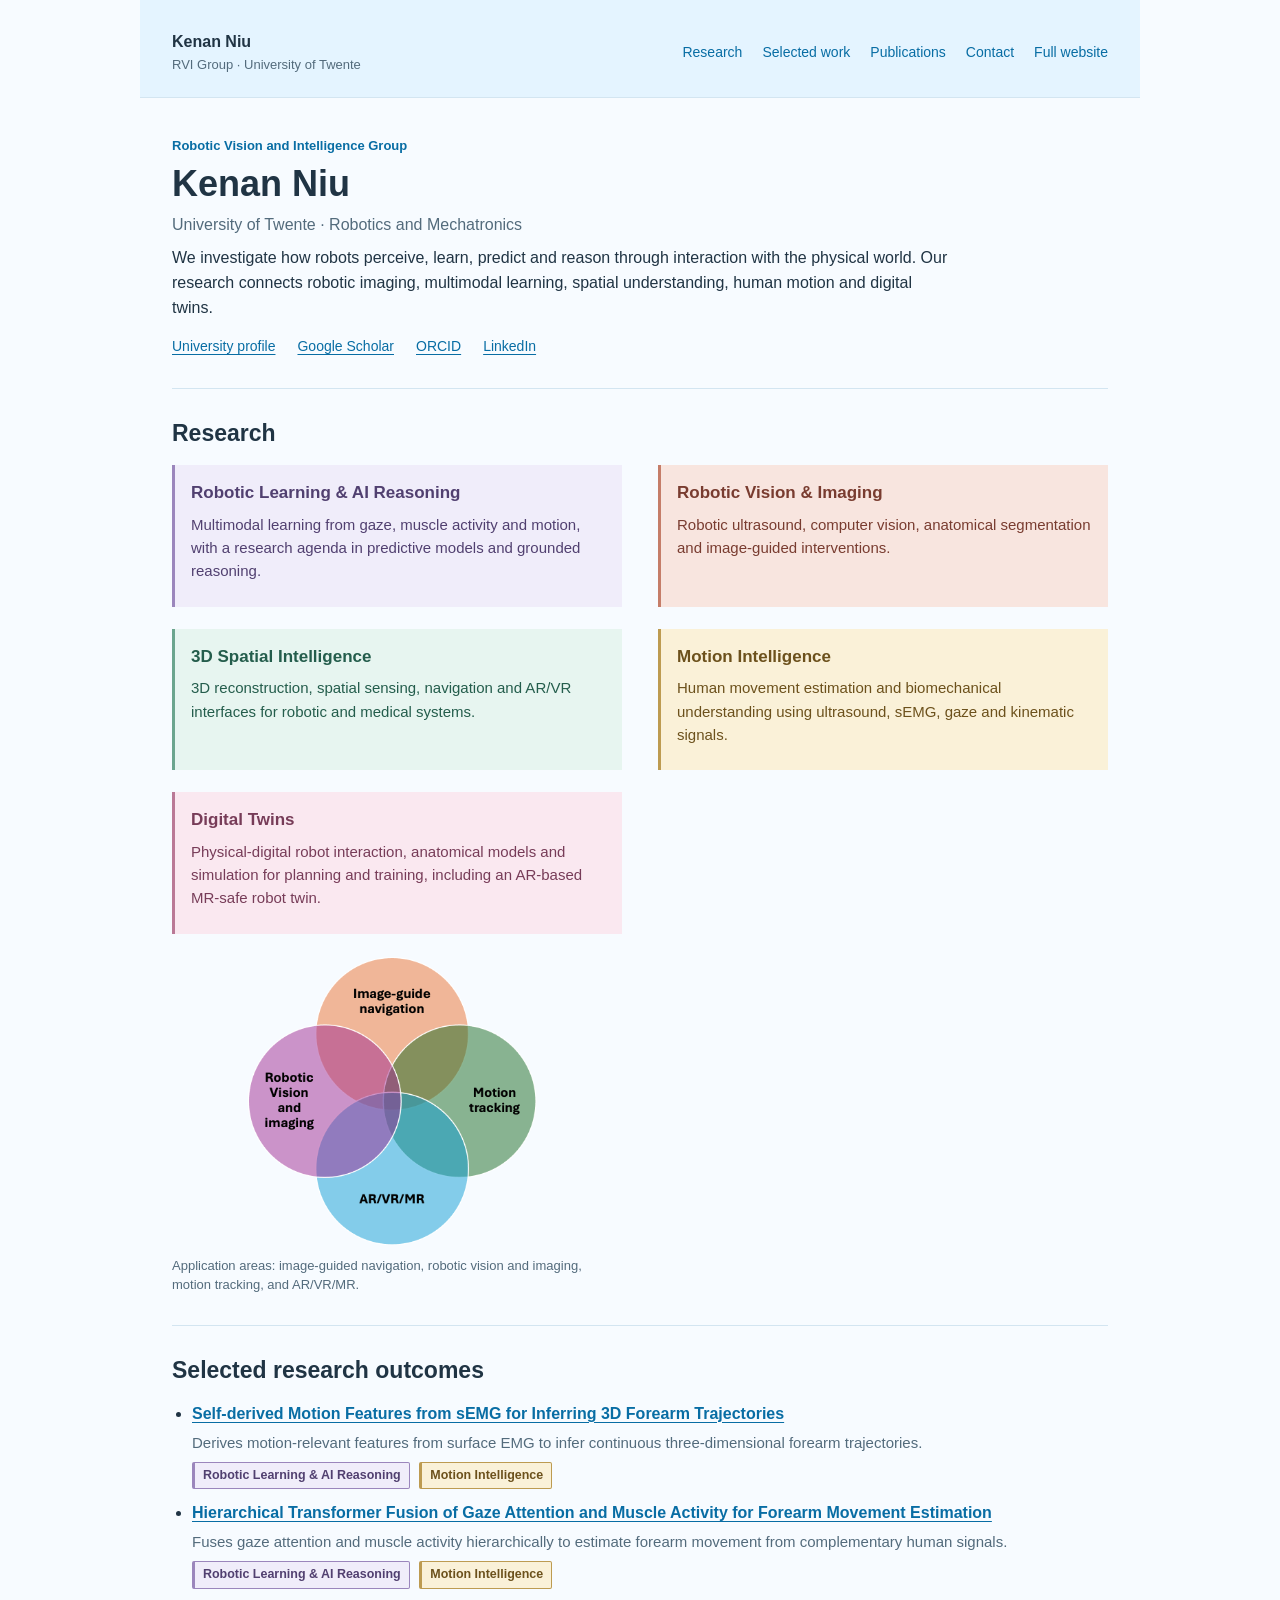
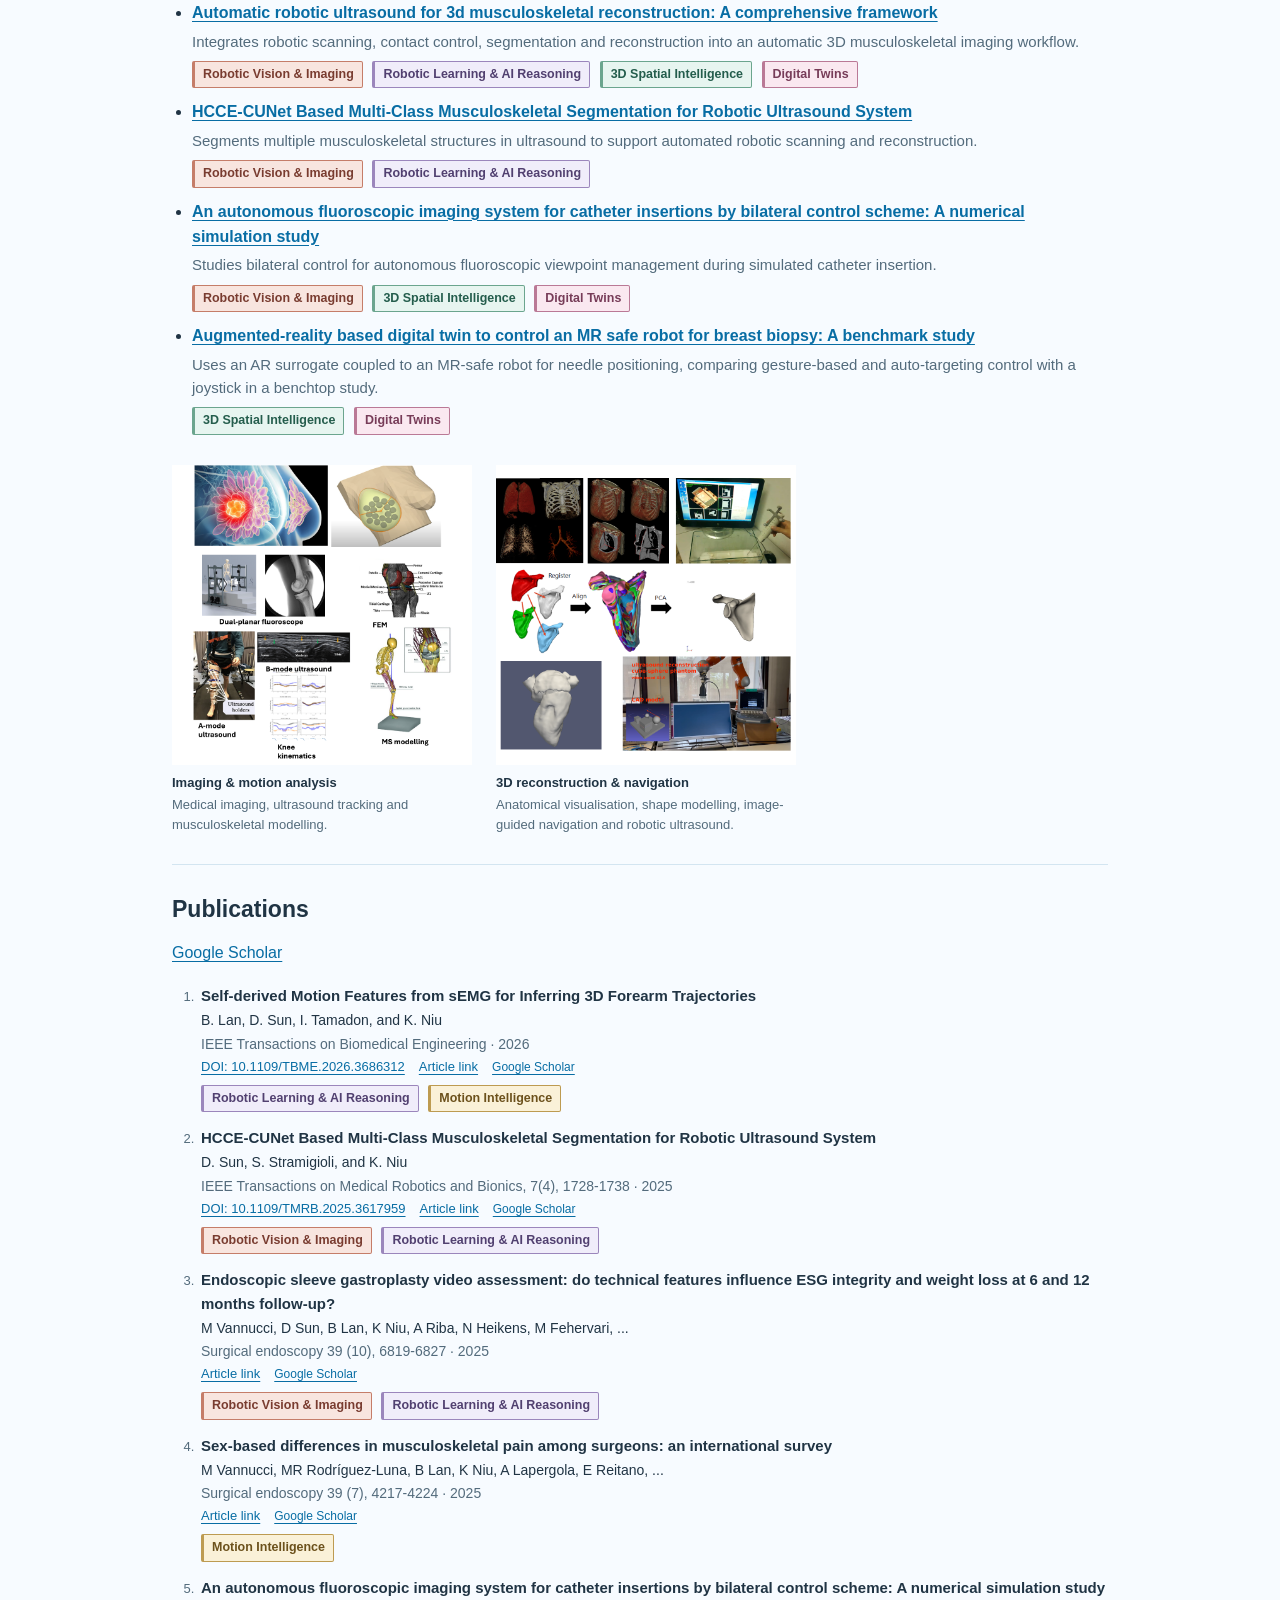
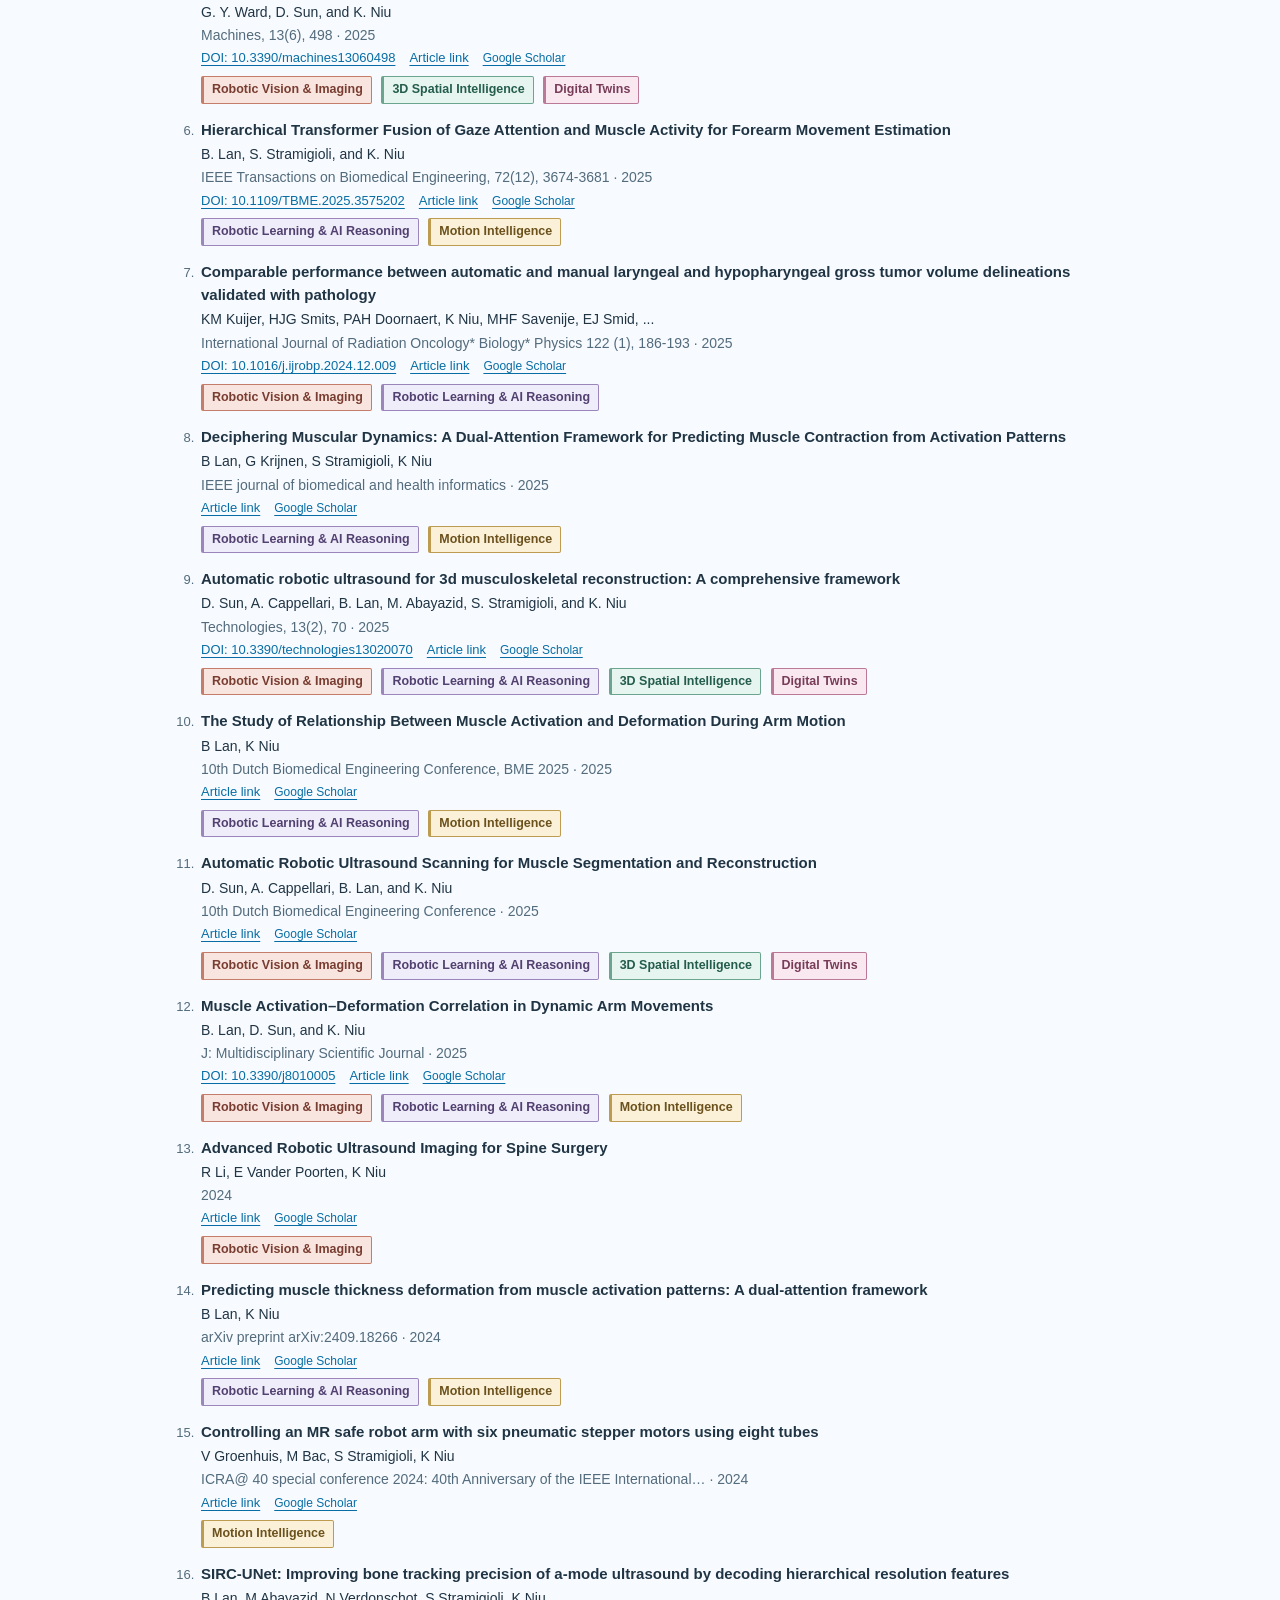
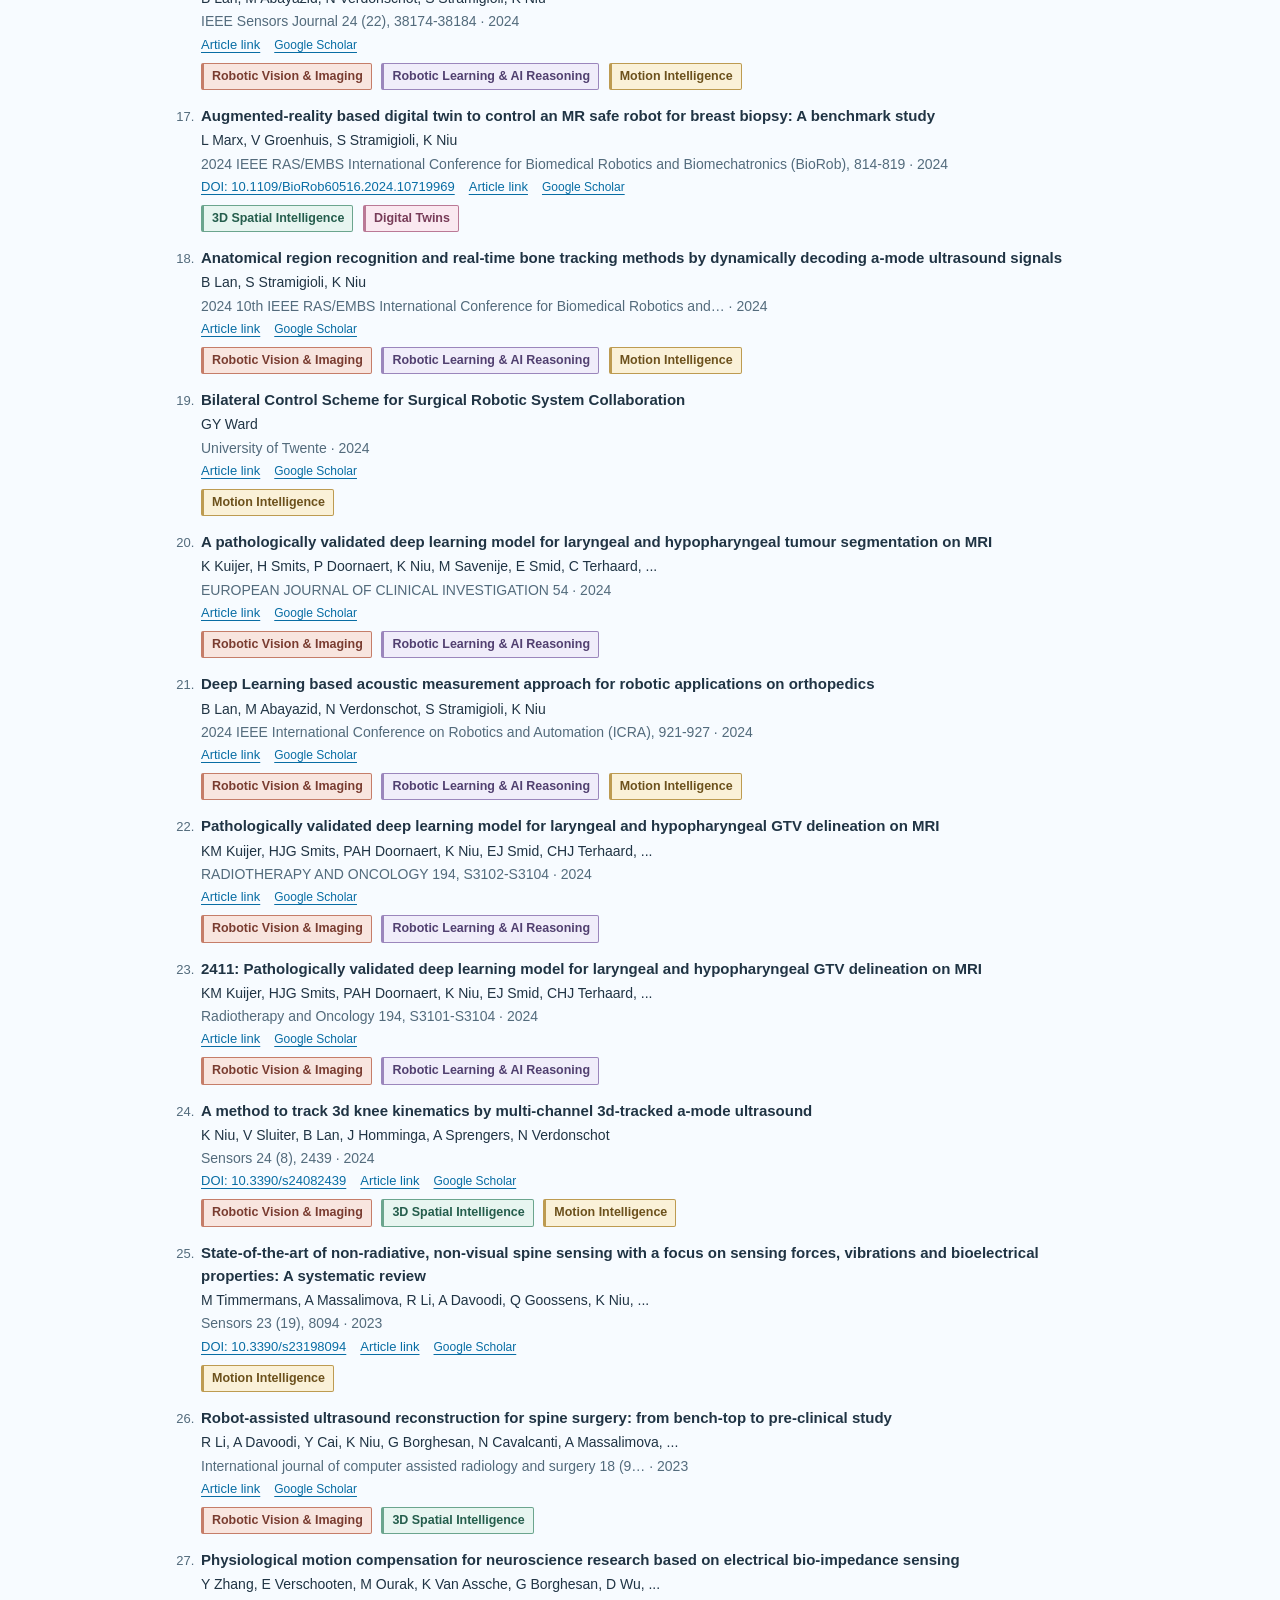
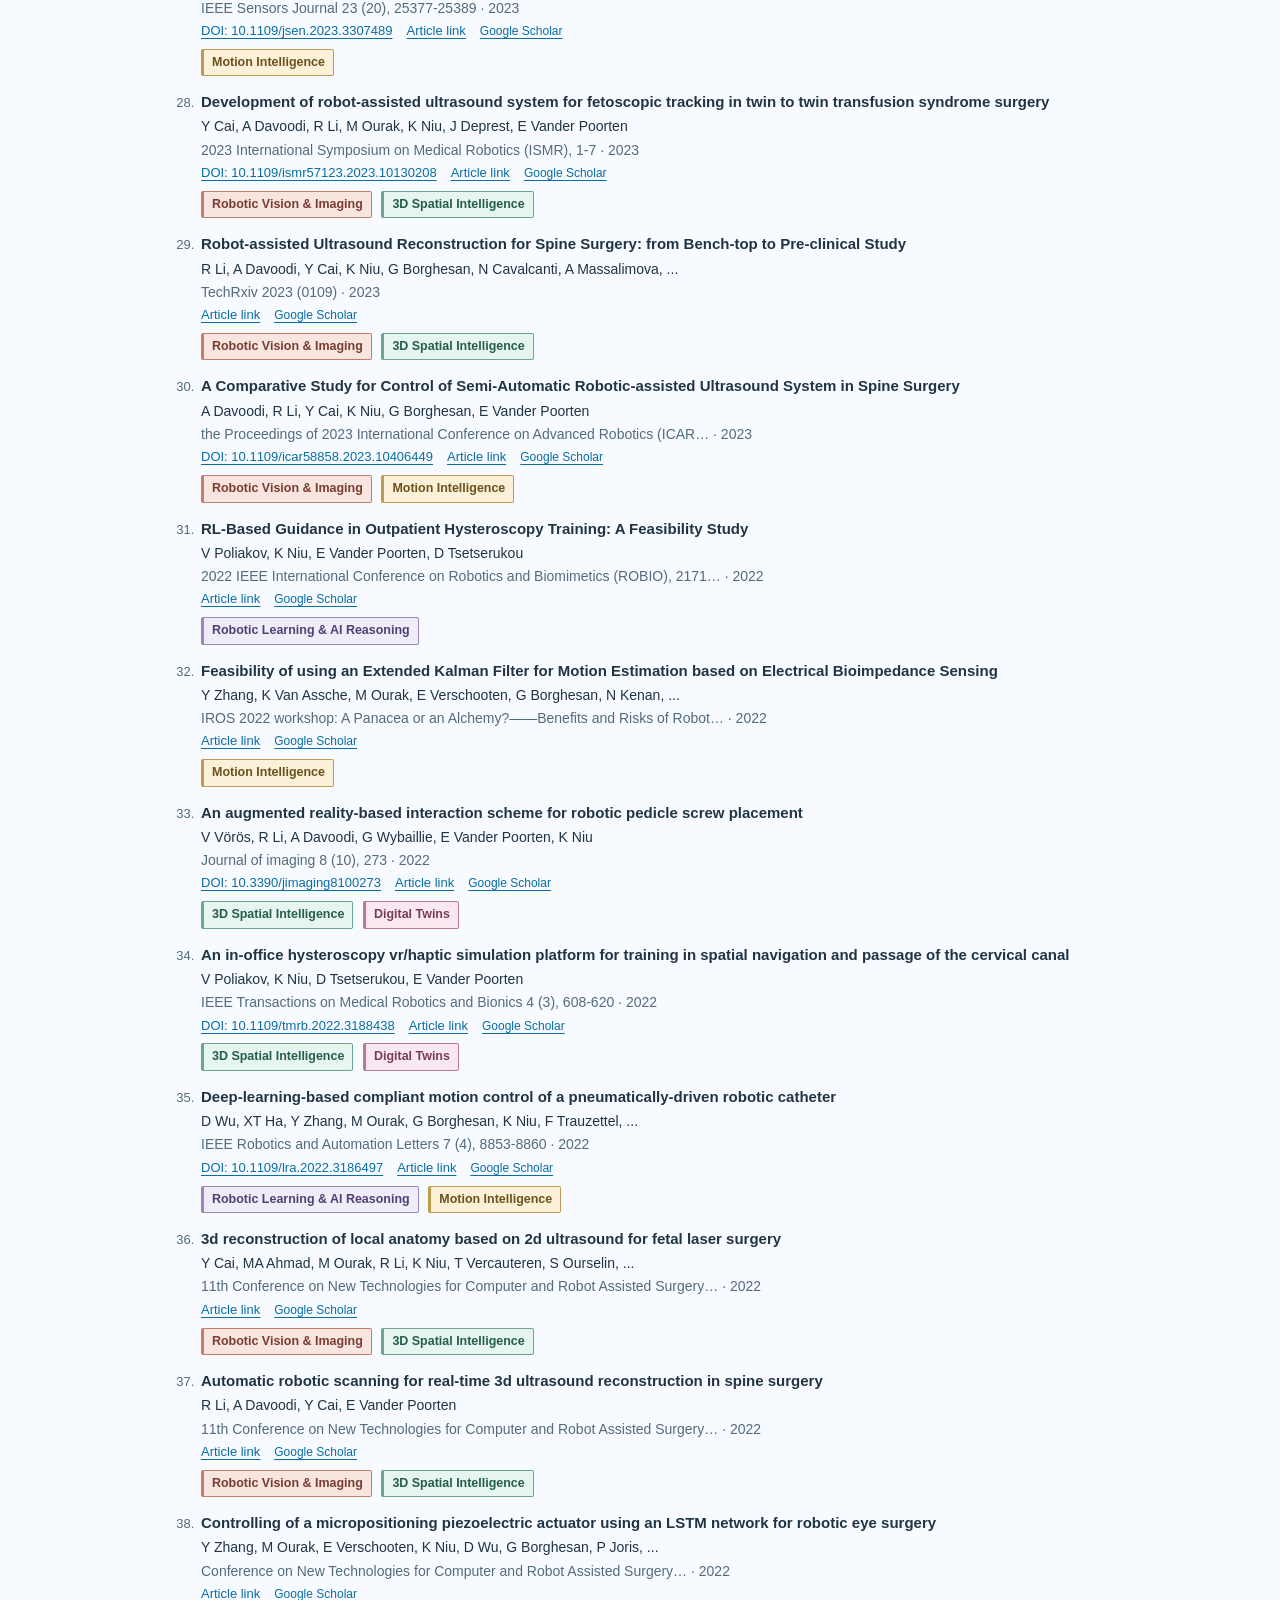
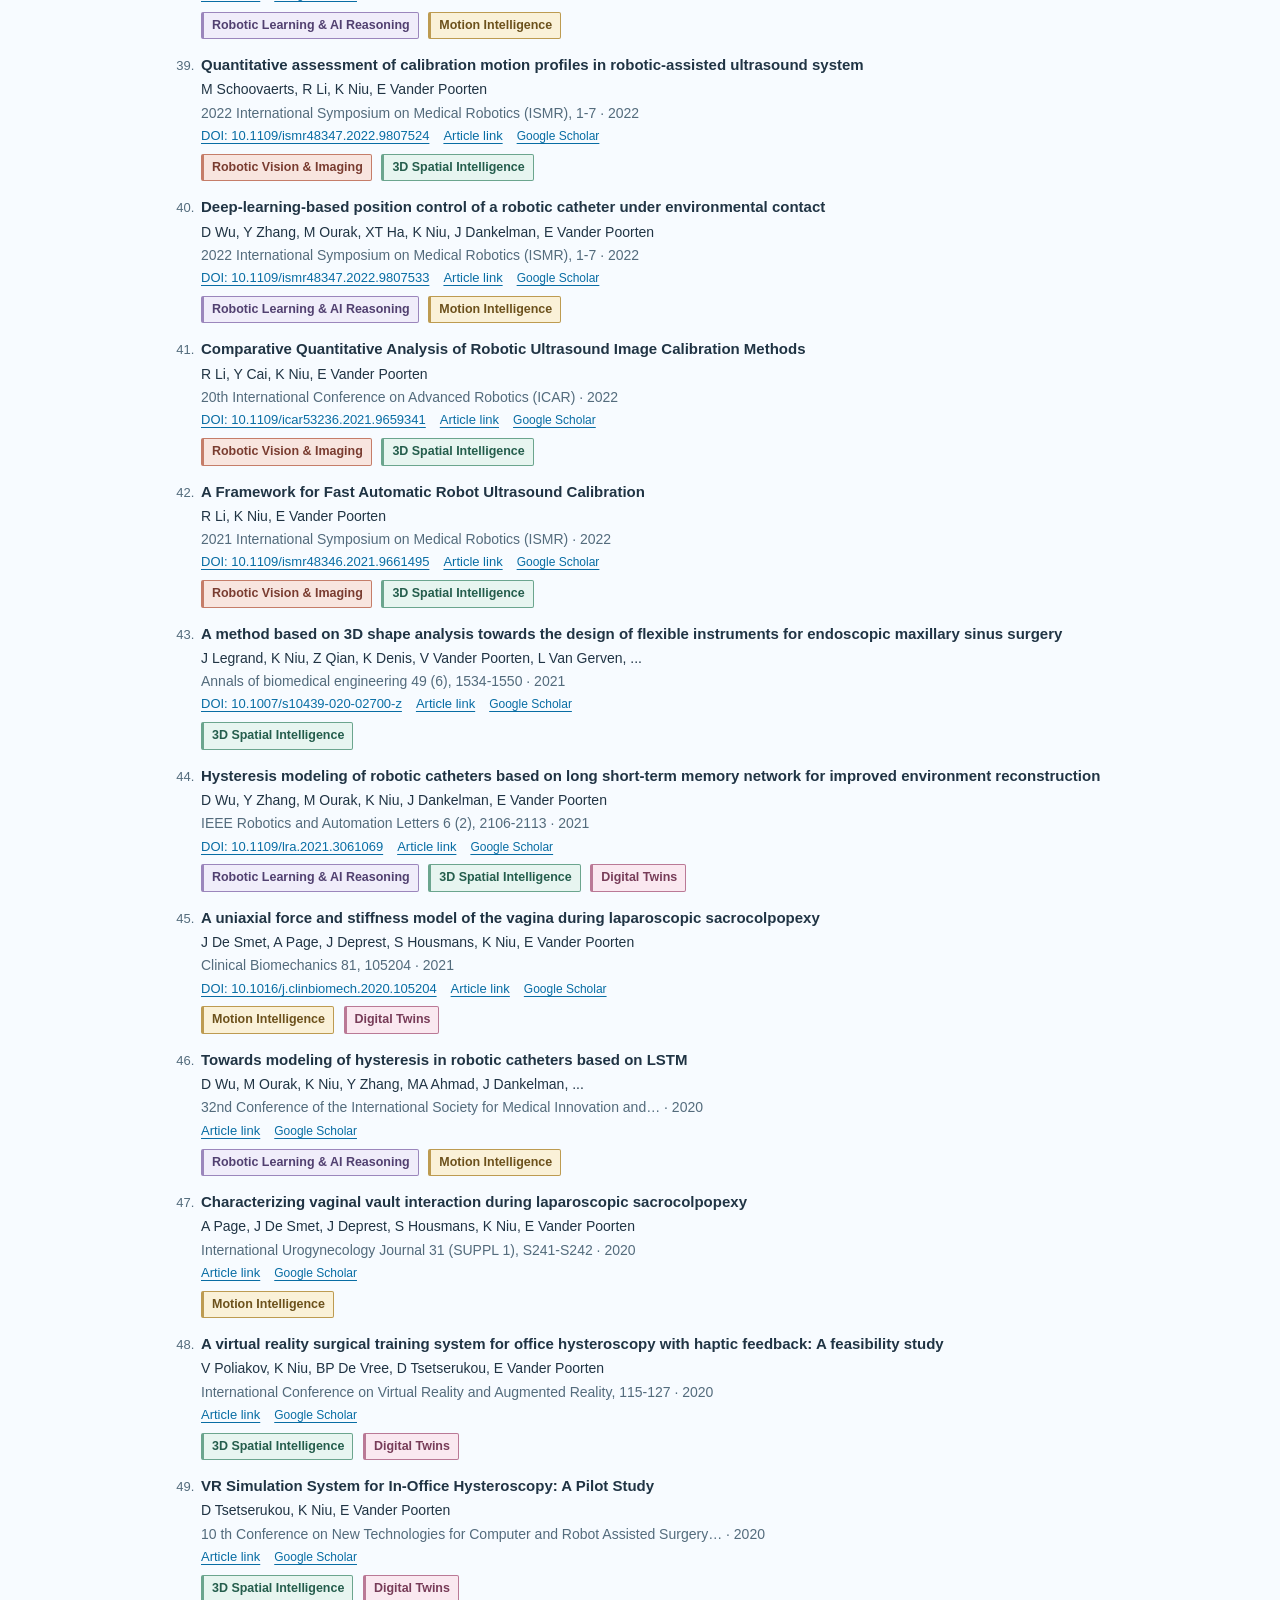
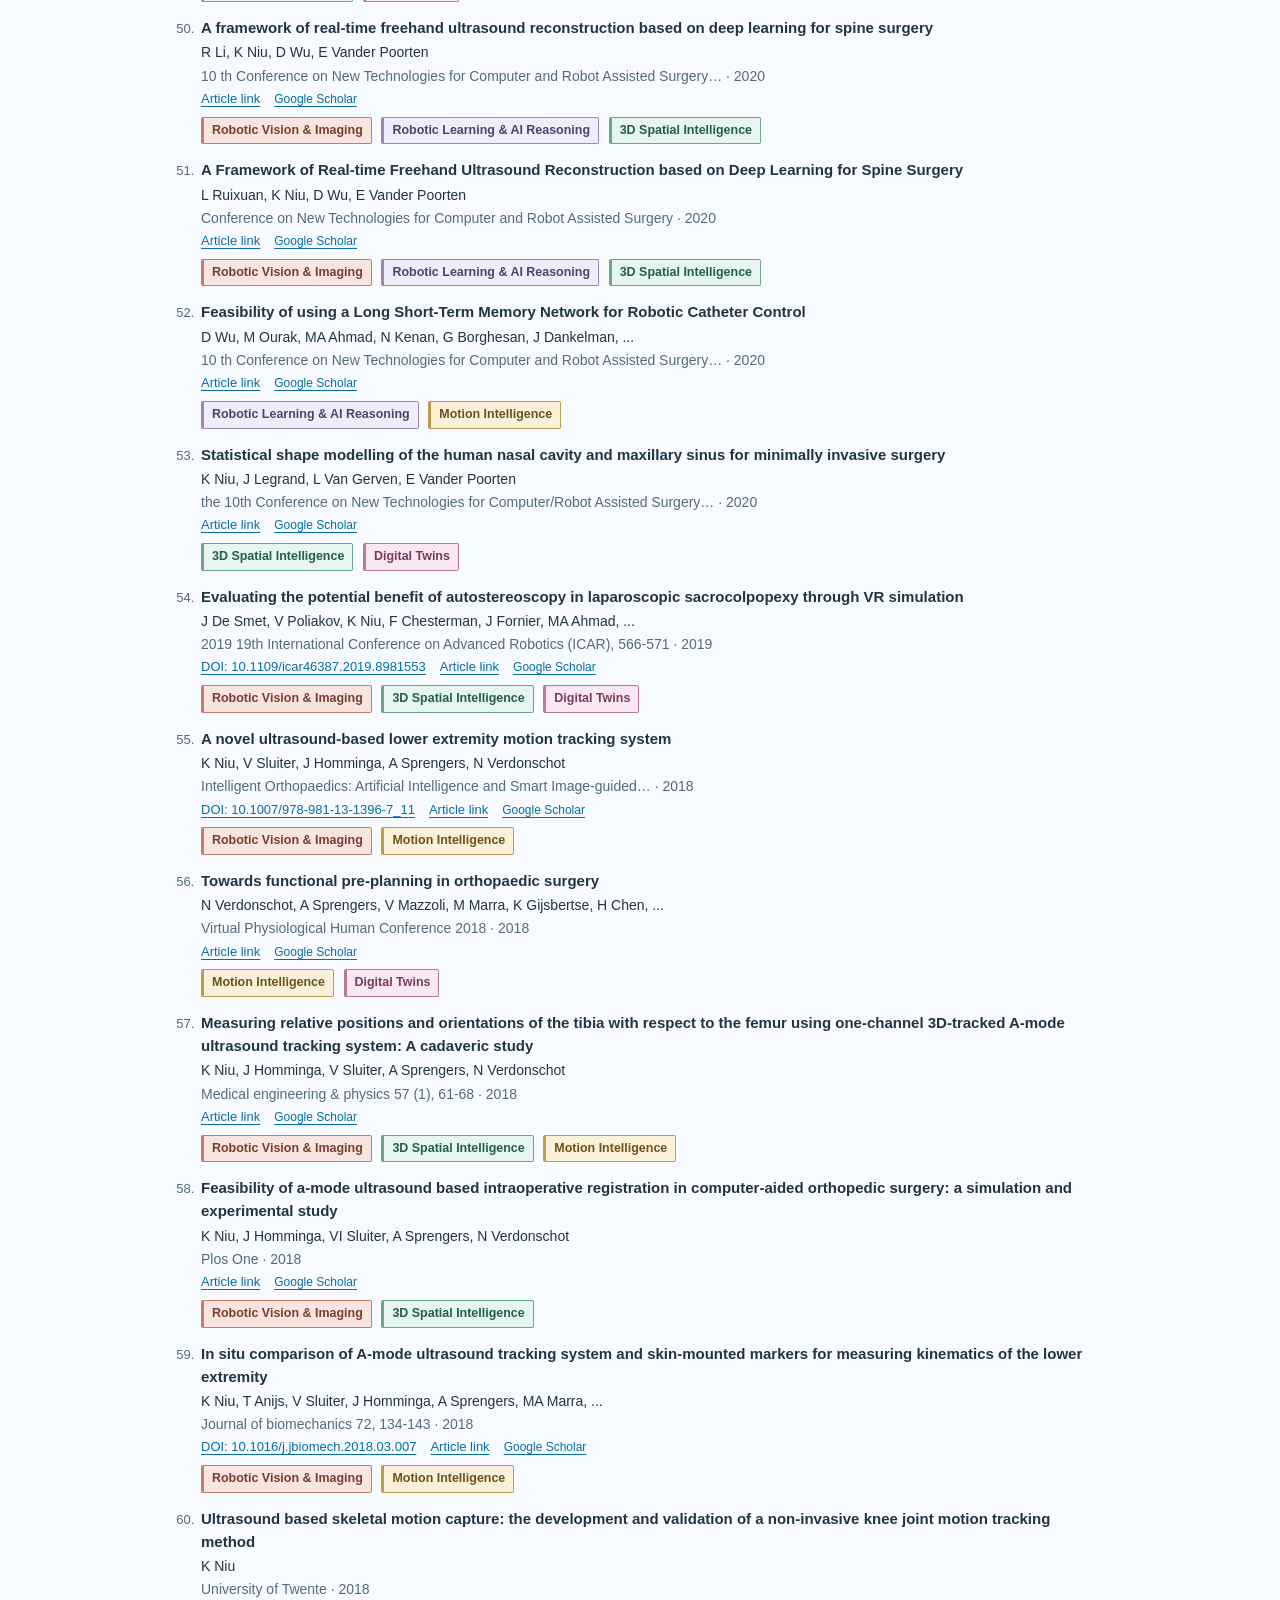
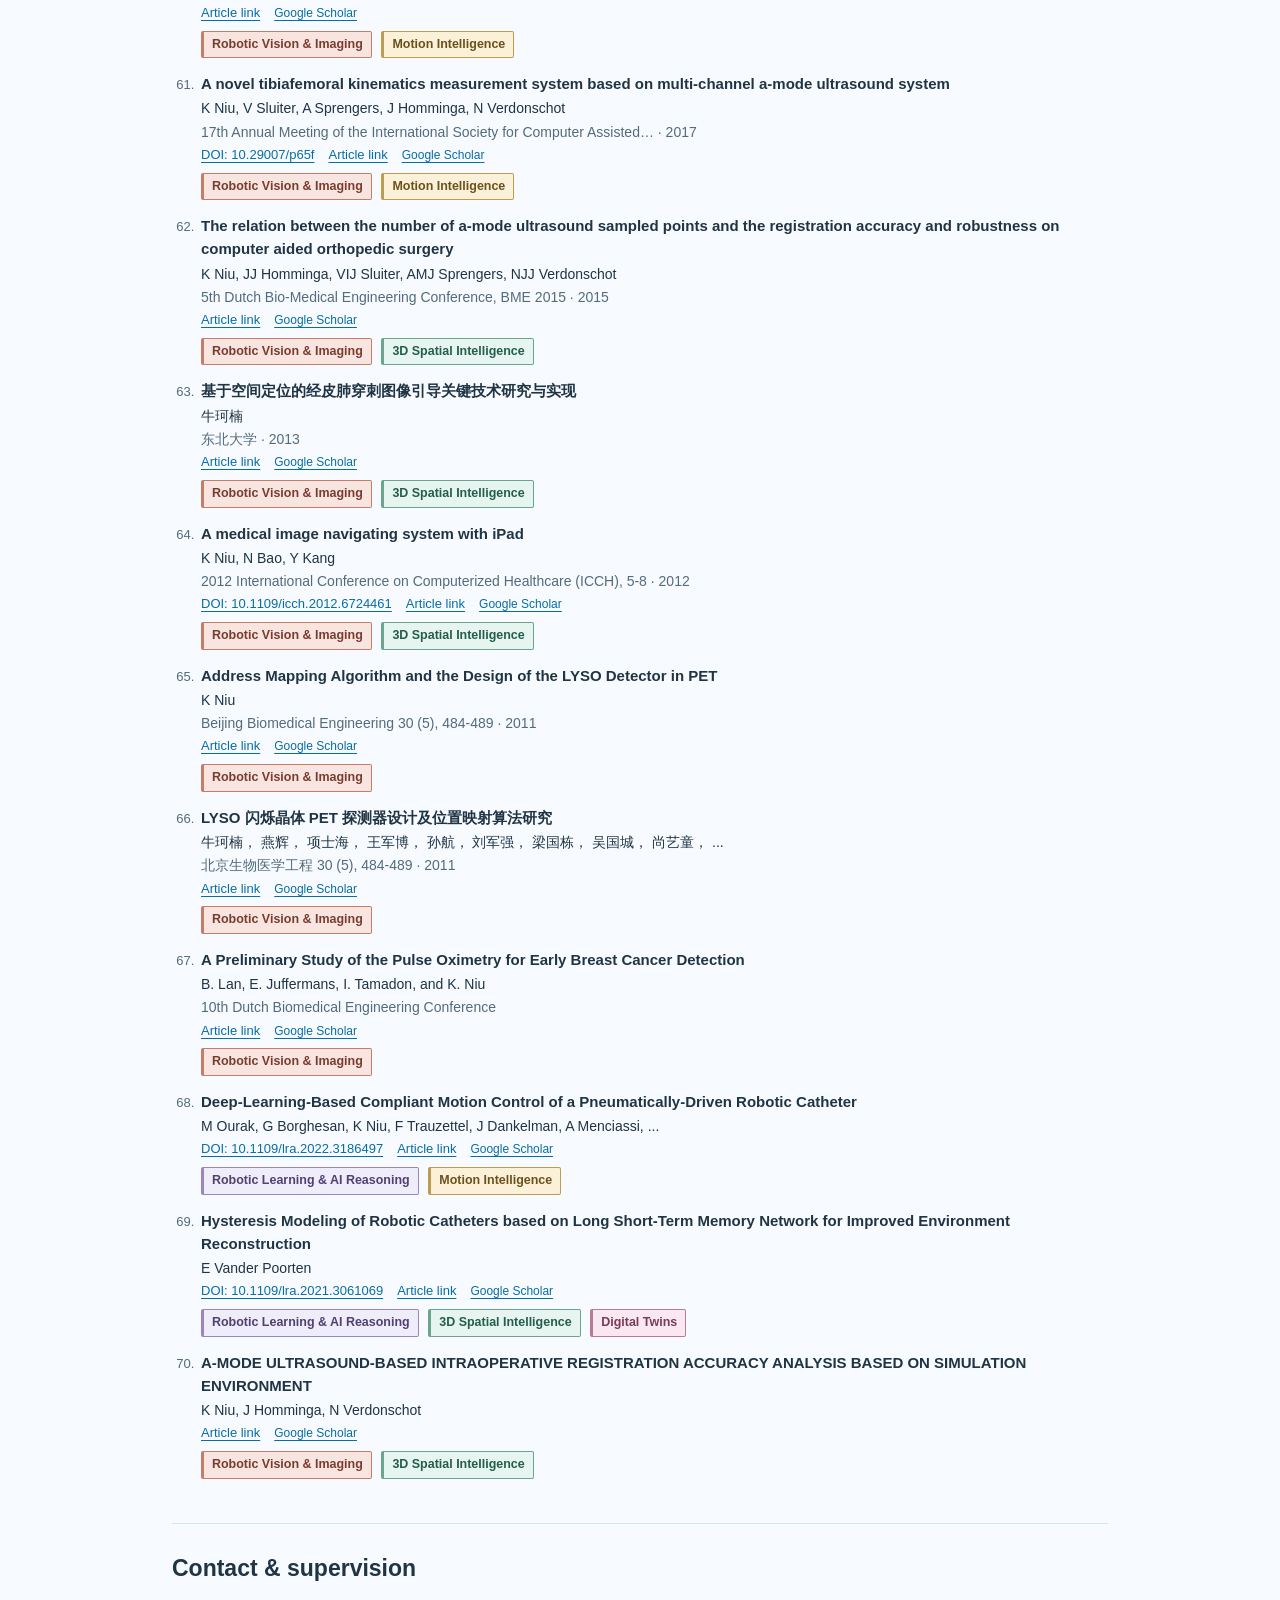
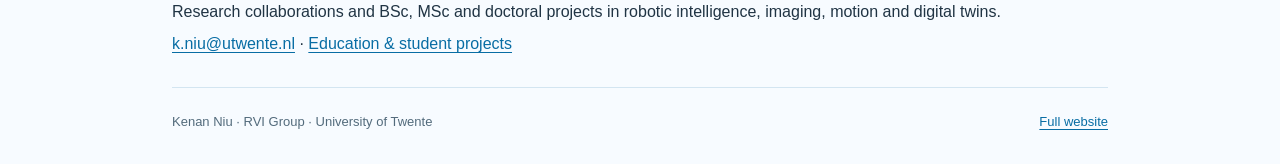
==== commit 811503da: "feat: add Digital Twins as the fifth research capability" ====
--- a/simple/index.html
+++ b/simple/index.html
@@ -1,8 +1,8 @@
 <!doctype html>
-<html lang="en"><head><meta charset="utf-8"><meta name="viewport" content="width=device-width,initial-scale=1"><meta name="description" content="Kenan Niu and RVI Group: research in robotic learning, AI reasoning, vision, spatial intelligence and motion. Complete publication archive."><title>Kenan Niu | RVI Group Research & Publications</title><link rel="icon" href="data:,"><link rel="stylesheet" href="style.css?v=20261014-directions"><link rel="stylesheet" href="../assets/css/research-colors.css?v=20261014-directions"></head>
+<html lang="en"><head><meta charset="utf-8"><meta name="viewport" content="width=device-width,initial-scale=1"><meta name="description" content="Kenan Niu and RVI Group: research in robotic learning, AI reasoning, vision, spatial intelligence, motion and digital twins. Complete publication archive."><title>Kenan Niu | RVI Group Research & Publications</title><link rel="icon" href="data:,"><link rel="stylesheet" href="style.css?v=20261023-digital-twins"><link rel="stylesheet" href="../assets/css/research-colors.css?v=20261023-digital-twins"></head>
 <body><a class="skip" href="#main">Skip to content</a><header><a class="identity" href="#main">Kenan Niu <span>RVI Group · University of Twente</span></a><nav aria-label="Main navigation"><a href="#research">Research</a><a href="#results">Selected work</a><a href="#publications">Publications</a><a href="#contact">Contact</a><a href="../">Full website</a></nav></header>
-<main id="main"><section class="intro"><p class="eyebrow">Robotic Vision and Intelligence Group</p><h1>Kenan Niu</h1><p class="affiliation">University of Twente · Robotics and Mechatronics</p><p>We investigate how robots perceive, learn, predict and reason through interaction with the physical world. Our research connects robotic imaging, multimodal learning, spatial understanding and human motion.</p><div class="profiles"><a href="https://people.utwente.nl/k.niu">University profile</a><a href="https://scholar.google.com/citations?user=mWEOPuMAAAAJ&amp;hl=en">Google Scholar</a><a href="https://orcid.org/0000-0002-5498-4311">ORCID</a><a href="https://www.linkedin.com/in/kenanniu/">LinkedIn</a></div></section>
-<section id="research"><h2>Research</h2><div class="directions"><article data-research="learning-reasoning"><h3>Robotic Learning & AI Reasoning</h3><p>Multimodal learning from gaze, muscle activity and motion, with a research agenda in predictive models and grounded reasoning.</p></article><article data-research="vision-imaging"><h3>Robotic Vision & Imaging</h3><p>Robotic ultrasound, computer vision, anatomical segmentation and image-guided interventions.</p></article><article data-research="spatial-intelligence"><h3>3D Spatial Intelligence</h3><p>3D reconstruction, spatial sensing, navigation and AR/VR interfaces for robotic and medical systems.</p></article><article data-research="motion-intelligence"><h3>Motion Intelligence</h3><p>Human movement estimation and biomechanical understanding using ultrasound, sEMG, gaze and kinematic signals.</p></article></div><figure class="research-image focus-diagram"><a href="images/research-directions.png"><img src="images/research-directions.png" width="1280" height="856" alt="Four overlapping research directions: image-guided navigation, robotic vision and imaging, motion tracking, and AR/VR/MR."></a><figcaption>Four connected research directions: image-guided navigation, robotic vision and imaging, motion tracking, and AR/VR/MR.</figcaption></figure></section>
-<section id="results"><h2>Selected research outcomes</h2><ul class="highlights"><li><a href="https://doi.org/10.1109/TBME.2026.3686312">Self-derived Motion Features from sEMG for Inferring 3D Forearm Trajectories</a><p>Derives motion-relevant features from surface EMG to infer continuous three-dimensional forearm trajectories.</p><div class="research-tags" aria-label="Research directions"><span class="research-tag" data-research="learning-reasoning">Robotic Learning &amp; AI Reasoning</span><span class="research-tag" data-research="motion-intelligence">Motion Intelligence</span></div></li><li><a href="https://doi.org/10.1109/TBME.2025.3575202">Hierarchical Transformer Fusion of Gaze Attention and Muscle Activity for Forearm Movement Estimation</a><p>Fuses gaze attention and muscle activity hierarchically to estimate forearm movement from complementary human signals.</p><div class="research-tags" aria-label="Research directions"><span class="research-tag" data-research="learning-reasoning">Robotic Learning &amp; AI Reasoning</span><span class="research-tag" data-research="motion-intelligence">Motion Intelligence</span></div></li><li><a href="https://doi.org/10.3390/technologies13020070">Automatic robotic ultrasound for 3d musculoskeletal reconstruction: A comprehensive framework</a><p>Integrates robotic scanning, contact control, segmentation and reconstruction into an automatic 3D musculoskeletal imaging workflow.</p><div class="research-tags" aria-label="Research directions"><span class="research-tag" data-research="vision-imaging">Robotic Vision &amp; Imaging</span><span class="research-tag" data-research="learning-reasoning">Robotic Learning &amp; AI Reasoning</span><span class="research-tag" data-research="spatial-intelligence">3D Spatial Intelligence</span></div></li><li><a href="https://doi.org/10.1109/TMRB.2025.3617959">HCCE-CUNet Based Multi-Class Musculoskeletal Segmentation for Robotic Ultrasound System</a><p>Segments multiple musculoskeletal structures in ultrasound to support automated robotic scanning and reconstruction.</p><div class="research-tags" aria-label="Research directions"><span class="research-tag" data-research="vision-imaging">Robotic Vision &amp; Imaging</span><span class="research-tag" data-research="learning-reasoning">Robotic Learning &amp; AI Reasoning</span></div></li><li><a href="https://doi.org/10.3390/machines13060498">An autonomous fluoroscopic imaging system for catheter insertions by bilateral control scheme: A numerical simulation study</a><p>Studies bilateral control for autonomous fluoroscopic viewpoint management during simulated catheter insertion.</p><div class="research-tags" aria-label="Research directions"><span class="research-tag" data-research="vision-imaging">Robotic Vision &amp; Imaging</span><span class="research-tag" data-research="spatial-intelligence">3D Spatial Intelligence</span></div></li></ul><div class="research-gallery"><figure><a href="images/imaging-motion-research.png"><img src="images/imaging-motion-research.png" width="825" height="930" loading="lazy" alt="Research montage of breast imaging, knee anatomy, fluoroscopy, ultrasound motion tracking and biomechanical modelling."></a><figcaption><strong>Imaging & motion analysis</strong><span>Medical imaging, ultrasound tracking and musculoskeletal modelling.</span></figcaption></figure><figure><a href="images/reconstruction-navigation-research.png"><img src="images/reconstruction-navigation-research.png" width="961" height="872" loading="lazy" alt="Research montage of anatomical volume rendering, tracked image-guided navigation, statistical shape modelling and robotic ultrasound reconstruction."></a><figcaption><strong>3D reconstruction & navigation</strong><span>Anatomical visualisation, shape modelling, image-guided navigation and robotic ultrasound.</span></figcaption></figure></div></section>
-<section id="publications"><h2>Publications</h2><p><a href="https://scholar.google.com/citations?user=mWEOPuMAAAAJ&amp;hl=en&amp;sortby=pubdate">Google Scholar</a></p><ol class="publication-list"><li><a href="https://doi.org/10.1109/TBME.2026.3686312">Self-derived Motion Features from sEMG for Inferring 3D Forearm Trajectories</a><p>B. Lan, D. Sun, I. Tamadon, and K. Niu</p><p class="venue">IEEE Transactions on Biomedical Engineering · 2026</p><div class="publication-links"><a href="https://doi.org/10.1109/TBME.2026.3686312">DOI: 10.1109/TBME.2026.3686312</a><a href="https://doi.org/10.1109/TBME.2026.3686312">Article link</a><a class="source" href="https://scholar.google.com/citations?view_op=view_citation&amp;hl=en&amp;oe=ASCII&amp;user=mWEOPuMAAAAJ&amp;pagesize=100&amp;sortby=pubdate&amp;citation_for_view=mWEOPuMAAAAJ:70eg2SAEIzsC">Google Scholar</a></div><div class="research-tags" aria-label="Research directions"><span class="research-tag" data-research="learning-reasoning">Robotic Learning &amp; AI Reasoning</span><span class="research-tag" data-research="motion-intelligence">Motion Intelligence</span></div></li><li><a href="https://doi.org/10.1109/TMRB.2025.3617959">HCCE-CUNet Based Multi-Class Musculoskeletal Segmentation for Robotic Ultrasound System</a><p>D. Sun, S. Stramigioli, and K. Niu</p><p class="venue">IEEE Transactions on Medical Robotics and Bionics, 7(4), 1728-1738 · 2025</p><div class="publication-links"><a href="https://doi.org/10.1109/TMRB.2025.3617959">DOI: 10.1109/TMRB.2025.3617959</a><a href="https://doi.org/10.1109/TMRB.2025.3617959">Article link</a><a class="source" href="https://scholar.google.com/citations?view_op=view_citation&amp;hl=en&amp;oe=ASCII&amp;user=mWEOPuMAAAAJ&amp;pagesize=100&amp;sortby=pubdate&amp;citation_for_view=mWEOPuMAAAAJ:vV6vV6tmYwMC">Google Scholar</a></div><div class="research-tags" aria-label="Research directions"><span class="research-tag" data-research="vision-imaging">Robotic Vision &amp; Imaging</span><span class="research-tag" data-research="learning-reasoning">Robotic Learning &amp; AI Reasoning</span></div></li><li><a href="https://scholar.google.com/citations?view_op=view_citation&amp;hl=en&amp;oe=ASCII&amp;user=mWEOPuMAAAAJ&amp;pagesize=100&amp;sortby=pubdate&amp;citation_for_view=mWEOPuMAAAAJ:lSLTfruPkqcC">Endoscopic sleeve gastroplasty video assessment: do technical features influence ESG integrity and weight loss at 6 and 12 months follow-up?</a><p>M Vannucci, D Sun, B Lan, K Niu, A Riba, N Heikens, M Fehervari, ...</p><p class="venue">Surgical endoscopy 39 (10), 6819-6827 · 2025</p><div class="publication-links"><a href="https://scholar.google.com/citations?view_op=view_citation&amp;hl=en&amp;oe=ASCII&amp;user=mWEOPuMAAAAJ&amp;pagesize=100&amp;sortby=pubdate&amp;citation_for_view=mWEOPuMAAAAJ:lSLTfruPkqcC">Article link</a><a class="source" href="https://scholar.google.com/citations?view_op=view_citation&amp;hl=en&amp;oe=ASCII&amp;user=mWEOPuMAAAAJ&amp;pagesize=100&amp;sortby=pubdate&amp;citation_for_view=mWEOPuMAAAAJ:lSLTfruPkqcC">Google Scholar</a></div><div class="research-tags" aria-label="Research directions"><span class="research-tag" data-research="vision-imaging">Robotic Vision &amp; Imaging</span><span class="research-tag" data-research="learning-reasoning">Robotic Learning &amp; AI Reasoning</span></div></li><li><a href="https://scholar.google.com/citations?view_op=view_citation&amp;hl=en&amp;oe=ASCII&amp;user=mWEOPuMAAAAJ&amp;pagesize=100&amp;sortby=pubdate&amp;citation_for_view=mWEOPuMAAAAJ:ns9cj8rnVeAC">Sex-based differences in musculoskeletal pain among surgeons: an international survey</a><p>M Vannucci, MR Rodríguez-Luna, B Lan, K Niu, A Lapergola, E Reitano, ...</p><p class="venue">Surgical endoscopy 39 (7), 4217-4224 · 2025</p><div class="publication-links"><a href="https://scholar.google.com/citations?view_op=view_citation&amp;hl=en&amp;oe=ASCII&amp;user=mWEOPuMAAAAJ&amp;pagesize=100&amp;sortby=pubdate&amp;citation_for_view=mWEOPuMAAAAJ:ns9cj8rnVeAC">Article link</a><a class="source" href="https://scholar.google.com/citations?view_op=view_citation&amp;hl=en&amp;oe=ASCII&amp;user=mWEOPuMAAAAJ&amp;pagesize=100&amp;sortby=pubdate&amp;citation_for_view=mWEOPuMAAAAJ:ns9cj8rnVeAC">Google Scholar</a></div><div class="research-tags" aria-label="Research directions"><span class="research-tag" data-research="motion-intelligence">Motion Intelligence</span></div></li><li><a href="https://doi.org/10.3390/machines13060498">An autonomous fluoroscopic imaging system for catheter insertions by bilateral control scheme: A numerical simulation study</a><p>G. Y. Ward, D. Sun, and K. Niu</p><p class="venue">Machines, 13(6), 498 · 2025</p><div class="publication-links"><a href="https://doi.org/10.3390/machines13060498">DOI: 10.3390/machines13060498</a><a href="https://doi.org/10.3390/machines13060498">Article link</a><a class="source" href="https://scholar.google.com/citations?view_op=view_citation&amp;hl=en&amp;oe=ASCII&amp;user=mWEOPuMAAAAJ&amp;pagesize=100&amp;sortby=pubdate&amp;citation_for_view=mWEOPuMAAAAJ:RYcK_YlVTxYC">Google Scholar</a></div><div class="research-tags" aria-label="Research directions"><span class="research-tag" data-research="vision-imaging">Robotic Vision &amp; Imaging</span><span class="research-tag" data-research="spatial-intelligence">3D Spatial Intelligence</span></div></li><li><a href="https://doi.org/10.1109/TBME.2025.3575202">Hierarchical Transformer Fusion of Gaze Attention and Muscle Activity for Forearm Movement Estimation</a><p>B. Lan, S. Stramigioli, and K. Niu</p><p class="venue">IEEE Transactions on Biomedical Engineering, 72(12), 3674-3681 · 2025</p><div class="publication-links"><a href="https://doi.org/10.1109/TBME.2025.3575202">DOI: 10.1109/TBME.2025.3575202</a><a href="https://doi.org/10.1109/TBME.2025.3575202">Article link</a><a class="source" href="https://scholar.google.com/citations?view_op=view_citation&amp;hl=en&amp;oe=ASCII&amp;user=mWEOPuMAAAAJ&amp;pagesize=100&amp;sortby=pubdate&amp;citation_for_view=mWEOPuMAAAAJ:RGFaLdJalmkC">Google Scholar</a></div><div class="research-tags" aria-label="Research directions"><span class="research-tag" data-research="learning-reasoning">Robotic Learning &amp; AI Reasoning</span><span class="research-tag" data-research="motion-intelligence">Motion Intelligence</span></div></li><li><a href="https://scholar.google.com/citations?view_op=view_citation&amp;hl=en&amp;oe=ASCII&amp;user=mWEOPuMAAAAJ&amp;pagesize=100&amp;sortby=pubdate&amp;citation_for_view=mWEOPuMAAAAJ:TFP_iSt0sucC">Comparable performance between automatic and manual laryngeal and hypopharyngeal gross tumor volume delineations validated with pathology</a><p>KM Kuijer, HJG Smits, PAH Doornaert, K Niu, MHF Savenije, EJ Smid, ...</p><p class="venue">International Journal of Radiation Oncology* Biology* Physics 122 (1), 186-193 · 2025</p><div class="publication-links"><a href="https://doi.org/10.1016/j.ijrobp.2024.12.009">DOI: 10.1016/j.ijrobp.2024.12.009</a><a href="https://scholar.google.com/citations?view_op=view_citation&amp;hl=en&amp;oe=ASCII&amp;user=mWEOPuMAAAAJ&amp;pagesize=100&amp;sortby=pubdate&amp;citation_for_view=mWEOPuMAAAAJ:TFP_iSt0sucC">Article link</a><a class="source" href="https://scholar.google.com/citations?view_op=view_citation&amp;hl=en&amp;oe=ASCII&amp;user=mWEOPuMAAAAJ&amp;pagesize=100&amp;sortby=pubdate&amp;citation_for_view=mWEOPuMAAAAJ:TFP_iSt0sucC">Google Scholar</a></div><div class="research-tags" aria-label="Research directions"><span class="research-tag" data-research="vision-imaging">Robotic Vision &amp; Imaging</span><span class="research-tag" data-research="learning-reasoning">Robotic Learning &amp; AI Reasoning</span></div></li><li><a href="https://scholar.google.com/citations?view_op=view_citation&amp;hl=en&amp;oe=ASCII&amp;user=mWEOPuMAAAAJ&amp;pagesize=100&amp;sortby=pubdate&amp;citation_for_view=mWEOPuMAAAAJ:O3NaXMp0MMsC">Deciphering Muscular Dynamics: A Dual-Attention Framework for Predicting Muscle Contraction from Activation Patterns</a><p>B Lan, G Krijnen, S Stramigioli, K Niu</p><p class="venue">IEEE journal of biomedical and health informatics · 2025</p><div class="publication-links"><a href="https://scholar.google.com/citations?view_op=view_citation&amp;hl=en&amp;oe=ASCII&amp;user=mWEOPuMAAAAJ&amp;pagesize=100&amp;sortby=pubdate&amp;citation_for_view=mWEOPuMAAAAJ:O3NaXMp0MMsC">Article link</a><a class="source" href="https://scholar.google.com/citations?view_op=view_citation&amp;hl=en&amp;oe=ASCII&amp;user=mWEOPuMAAAAJ&amp;pagesize=100&amp;sortby=pubdate&amp;citation_for_view=mWEOPuMAAAAJ:O3NaXMp0MMsC">Google Scholar</a></div><div class="research-tags" aria-label="Research directions"><span class="research-tag" data-research="learning-reasoning">Robotic Learning &amp; AI Reasoning</span><span class="research-tag" data-research="motion-intelligence">Motion Intelligence</span></div></li><li><a href="https://doi.org/10.3390/technologies13020070">Automatic robotic ultrasound for 3d musculoskeletal reconstruction: A comprehensive framework</a><p>D. Sun, A. Cappellari, B. Lan, M. Abayazid, S. Stramigioli, and K. Niu</p><p class="venue">Technologies, 13(2), 70 · 2025</p><div class="publication-links"><a href="https://doi.org/10.3390/technologies13020070">DOI: 10.3390/technologies13020070</a><a href="https://doi.org/10.3390/technologies13020070">Article link</a><a class="source" href="https://scholar.google.com/citations?view_op=view_citation&amp;hl=en&amp;oe=ASCII&amp;user=mWEOPuMAAAAJ&amp;pagesize=100&amp;sortby=pubdate&amp;citation_for_view=mWEOPuMAAAAJ:blknAaTinKkC">Google Scholar</a></div><div class="research-tags" aria-label="Research directions"><span class="research-tag" data-research="vision-imaging">Robotic Vision &amp; Imaging</span><span class="research-tag" data-research="learning-reasoning">Robotic Learning &amp; AI Reasoning</span><span class="research-tag" data-research="spatial-intelligence">3D Spatial Intelligence</span></div></li><li><a href="https://scholar.google.com/citations?view_op=view_citation&amp;hl=en&amp;oe=ASCII&amp;user=mWEOPuMAAAAJ&amp;pagesize=100&amp;sortby=pubdate&amp;citation_for_view=mWEOPuMAAAAJ:GnPB-g6toBAC">The Study of Relationship Between Muscle Activation and Deformation During Arm Motion</a><p>B Lan, K Niu</p><p class="venue">10th Dutch Biomedical Engineering Conference, BME 2025 · 2025</p><div class="publication-links"><a href="https://scholar.google.com/citations?view_op=view_citation&amp;hl=en&amp;oe=ASCII&amp;user=mWEOPuMAAAAJ&amp;pagesize=100&amp;sortby=pubdate&amp;citation_for_view=mWEOPuMAAAAJ:GnPB-g6toBAC">Article link</a><a class="source" href="https://scholar.google.com/citations?view_op=view_citation&amp;hl=en&amp;oe=ASCII&amp;user=mWEOPuMAAAAJ&amp;pagesize=100&amp;sortby=pubdate&amp;citation_for_view=mWEOPuMAAAAJ:GnPB-g6toBAC">Google Scholar</a></div><div class="research-tags" aria-label="Research directions"><span class="research-tag" data-research="learning-reasoning">Robotic Learning &amp; AI Reasoning</span><span class="research-tag" data-research="motion-intelligence">Motion Intelligence</span></div></li><li><a href="https://research.utwente.nl/en/publications/automatic-robotic-ultrasound-scanning-for-muscle-segmentation-and/">Automatic Robotic Ultrasound Scanning for Muscle Segmentation and Reconstruction</a><p>D. Sun, A. Cappellari, B. Lan, and K. Niu</p><p class="venue">10th Dutch Biomedical Engineering Conference · 2025</p><div class="publication-links"><a href="https://research.utwente.nl/en/publications/automatic-robotic-ultrasound-scanning-for-muscle-segmentation-and/">Article link</a><a class="source" href="https://scholar.google.com/citations?view_op=view_citation&amp;hl=en&amp;oe=ASCII&amp;user=mWEOPuMAAAAJ&amp;pagesize=100&amp;sortby=pubdate&amp;citation_for_view=mWEOPuMAAAAJ:BqipwSGYUEgC">Google Scholar</a></div><div class="research-tags" aria-label="Research directions"><span class="research-tag" data-research="vision-imaging">Robotic Vision &amp; Imaging</span><span class="research-tag" data-research="learning-reasoning">Robotic Learning &amp; AI Reasoning</span><span class="research-tag" data-research="spatial-intelligence">3D Spatial Intelligence</span></div></li><li><a href="https://scholar.google.com/citations?view_op=view_citation&amp;hl=en&amp;oe=ASCII&amp;user=mWEOPuMAAAAJ&amp;pagesize=100&amp;sortby=pubdate&amp;citation_for_view=mWEOPuMAAAAJ:JV2RwH3_ST0C">Muscle Activation–Deformation Correlation in Dynamic Arm Movements</a><p>B. Lan, D. Sun, and K. Niu</p><p class="venue">J: Multidisciplinary Scientific Journal · 2025</p><div class="publication-links"><a href="https://doi.org/10.3390/j8010005">DOI: 10.3390/j8010005</a><a href="https://scholar.google.com/citations?view_op=view_citation&amp;hl=en&amp;oe=ASCII&amp;user=mWEOPuMAAAAJ&amp;pagesize=100&amp;sortby=pubdate&amp;citation_for_view=mWEOPuMAAAAJ:JV2RwH3_ST0C">Article link</a><a class="source" href="https://scholar.google.com/citations?view_op=view_citation&amp;hl=en&amp;oe=ASCII&amp;user=mWEOPuMAAAAJ&amp;pagesize=100&amp;sortby=pubdate&amp;citation_for_view=mWEOPuMAAAAJ:JV2RwH3_ST0C">Google Scholar</a></div><div class="research-tags" aria-label="Research directions"><span class="research-tag" data-research="vision-imaging">Robotic Vision &amp; Imaging</span><span class="research-tag" data-research="learning-reasoning">Robotic Learning &amp; AI Reasoning</span><span class="research-tag" data-research="motion-intelligence">Motion Intelligence</span></div></li><li><a href="https://scholar.google.com/citations?view_op=view_citation&amp;hl=en&amp;oe=ASCII&amp;user=mWEOPuMAAAAJ&amp;pagesize=100&amp;sortby=pubdate&amp;citation_for_view=mWEOPuMAAAAJ:iH-uZ7U-co4C">Advanced Robotic Ultrasound Imaging for Spine Surgery</a><p>R Li, E Vander Poorten, K Niu</p><p class="venue">2024</p><div class="publication-links"><a href="https://scholar.google.com/citations?view_op=view_citation&amp;hl=en&amp;oe=ASCII&amp;user=mWEOPuMAAAAJ&amp;pagesize=100&amp;sortby=pubdate&amp;citation_for_view=mWEOPuMAAAAJ:iH-uZ7U-co4C">Article link</a><a class="source" href="https://scholar.google.com/citations?view_op=view_citation&amp;hl=en&amp;oe=ASCII&amp;user=mWEOPuMAAAAJ&amp;pagesize=100&amp;sortby=pubdate&amp;citation_for_view=mWEOPuMAAAAJ:iH-uZ7U-co4C">Google Scholar</a></div><div class="research-tags" aria-label="Research directions"><span class="research-tag" data-research="vision-imaging">Robotic Vision &amp; Imaging</span></div></li><li><a href="https://scholar.google.com/citations?view_op=view_citation&amp;hl=en&amp;oe=ASCII&amp;user=mWEOPuMAAAAJ&amp;pagesize=100&amp;sortby=pubdate&amp;citation_for_view=mWEOPuMAAAAJ:j3f4tGmQtD8C">Predicting muscle thickness deformation from muscle activation patterns: A dual-attention framework</a><p>B Lan, K Niu</p><p class="venue">arXiv preprint arXiv:2409.18266 · 2024</p><div class="publication-links"><a href="https://scholar.google.com/citations?view_op=view_citation&amp;hl=en&amp;oe=ASCII&amp;user=mWEOPuMAAAAJ&amp;pagesize=100&amp;sortby=pubdate&amp;citation_for_view=mWEOPuMAAAAJ:j3f4tGmQtD8C">Article link</a><a class="source" href="https://scholar.google.com/citations?view_op=view_citation&amp;hl=en&amp;oe=ASCII&amp;user=mWEOPuMAAAAJ&amp;pagesize=100&amp;sortby=pubdate&amp;citation_for_view=mWEOPuMAAAAJ:j3f4tGmQtD8C">Google Scholar</a></div><div class="research-tags" aria-label="Research directions"><span class="research-tag" data-research="learning-reasoning">Robotic Learning &amp; AI Reasoning</span><span class="research-tag" data-research="motion-intelligence">Motion Intelligence</span></div></li><li><a href="https://scholar.google.com/citations?view_op=view_citation&amp;hl=en&amp;oe=ASCII&amp;user=mWEOPuMAAAAJ&amp;pagesize=100&amp;sortby=pubdate&amp;citation_for_view=mWEOPuMAAAAJ:k_IJM867U9cC">Controlling an MR safe robot arm with six pneumatic stepper motors using eight tubes</a><p>V Groenhuis, M Bac, S Stramigioli, K Niu</p><p class="venue">ICRA@ 40 special conference 2024: 40th Anniversary of the IEEE International… · 2024</p><div class="publication-links"><a href="https://scholar.google.com/citations?view_op=view_citation&amp;hl=en&amp;oe=ASCII&amp;user=mWEOPuMAAAAJ&amp;pagesize=100&amp;sortby=pubdate&amp;citation_for_view=mWEOPuMAAAAJ:k_IJM867U9cC">Article link</a><a class="source" href="https://scholar.google.com/citations?view_op=view_citation&amp;hl=en&amp;oe=ASCII&amp;user=mWEOPuMAAAAJ&amp;pagesize=100&amp;sortby=pubdate&amp;citation_for_view=mWEOPuMAAAAJ:k_IJM867U9cC">Google Scholar</a></div><div class="research-tags" aria-label="Research directions"><span class="research-tag" data-research="motion-intelligence">Motion Intelligence</span></div></li><li><a href="https://scholar.google.com/citations?view_op=view_citation&amp;hl=en&amp;oe=ASCII&amp;user=mWEOPuMAAAAJ&amp;pagesize=100&amp;sortby=pubdate&amp;citation_for_view=mWEOPuMAAAAJ:4JMBOYKVnBMC">SIRC-UNet: Improving bone tracking precision of a-mode ultrasound by decoding hierarchical resolution features</a><p>B Lan, M Abayazid, N Verdonschot, S Stramigioli, K Niu</p><p class="venue">IEEE Sensors Journal 24 (22), 38174-38184 · 2024</p><div class="publication-links"><a href="https://scholar.google.com/citations?view_op=view_citation&amp;hl=en&amp;oe=ASCII&amp;user=mWEOPuMAAAAJ&amp;pagesize=100&amp;sortby=pubdate&amp;citation_for_view=mWEOPuMAAAAJ:4JMBOYKVnBMC">Article link</a><a class="source" href="https://scholar.google.com/citations?view_op=view_citation&amp;hl=en&amp;oe=ASCII&amp;user=mWEOPuMAAAAJ&amp;pagesize=100&amp;sortby=pubdate&amp;citation_for_view=mWEOPuMAAAAJ:4JMBOYKVnBMC">Google Scholar</a></div><div class="research-tags" aria-label="Research directions"><span class="research-tag" data-research="vision-imaging">Robotic Vision &amp; Imaging</span><span class="research-tag" data-research="learning-reasoning">Robotic Learning &amp; AI Reasoning</span><span class="research-tag" data-research="motion-intelligence">Motion Intelligence</span></div></li><li><a href="https://scholar.google.com/citations?view_op=view_citation&amp;hl=en&amp;oe=ASCII&amp;user=mWEOPuMAAAAJ&amp;pagesize=100&amp;sortby=pubdate&amp;citation_for_view=mWEOPuMAAAAJ:r0BpntZqJG4C">Augmented-reality based digital twin to control an MR safe robot for breast biopsy: A benchmark study</a><p>L Marx, V Groenhuis, S Stramigioli, K Niu</p><p class="venue">2024 10th IEEE RAS/EMBS International Conference for Biomedical Robotics and… · 2024</p><div class="publication-links"><a href="https://scholar.google.com/citations?view_op=view_citation&amp;hl=en&amp;oe=ASCII&amp;user=mWEOPuMAAAAJ&amp;pagesize=100&amp;sortby=pubdate&amp;citation_for_view=mWEOPuMAAAAJ:r0BpntZqJG4C">Article link</a><a class="source" href="https://scholar.google.com/citations?view_op=view_citation&amp;hl=en&amp;oe=ASCII&amp;user=mWEOPuMAAAAJ&amp;pagesize=100&amp;sortby=pubdate&amp;citation_for_view=mWEOPuMAAAAJ:r0BpntZqJG4C">Google Scholar</a></div><div class="research-tags" aria-label="Research directions"><span class="research-tag" data-research="spatial-intelligence">3D Spatial Intelligence</span></div></li><li><a href="https://scholar.google.com/citations?view_op=view_citation&amp;hl=en&amp;oe=ASCII&amp;user=mWEOPuMAAAAJ&amp;pagesize=100&amp;sortby=pubdate&amp;citation_for_view=mWEOPuMAAAAJ:RHpTSmoSYBkC">Anatomical region recognition and real-time bone tracking methods by dynamically decoding a-mode ultrasound signals</a><p>B Lan, S Stramigioli, K Niu</p><p class="venue">2024 10th IEEE RAS/EMBS International Conference for Biomedical Robotics and… · 2024</p><div class="publication-links"><a href="https://scholar.google.com/citations?view_op=view_citation&amp;hl=en&amp;oe=ASCII&amp;user=mWEOPuMAAAAJ&amp;pagesize=100&amp;sortby=pubdate&amp;citation_for_view=mWEOPuMAAAAJ:RHpTSmoSYBkC">Article link</a><a class="source" href="https://scholar.google.com/citations?view_op=view_citation&amp;hl=en&amp;oe=ASCII&amp;user=mWEOPuMAAAAJ&amp;pagesize=100&amp;sortby=pubdate&amp;citation_for_view=mWEOPuMAAAAJ:RHpTSmoSYBkC">Google Scholar</a></div><div class="research-tags" aria-label="Research directions"><span class="research-tag" data-research="vision-imaging">Robotic Vision &amp; Imaging</span><span class="research-tag" data-research="learning-reasoning">Robotic Learning &amp; AI Reasoning</span><span class="research-tag" data-research="motion-intelligence">Motion Intelligence</span></div></li><li><a href="https://scholar.google.com/citations?view_op=view_citation&amp;hl=en&amp;oe=ASCII&amp;user=mWEOPuMAAAAJ&amp;pagesize=100&amp;sortby=pubdate&amp;citation_for_view=mWEOPuMAAAAJ:J_g5lzvAfSwC">Bilateral Control Scheme for Surgical Robotic System Collaboration</a><p>GY Ward</p><p class="venue">University of Twente · 2024</p><div class="publication-links"><a href="https://scholar.google.com/citations?view_op=view_citation&amp;hl=en&amp;oe=ASCII&amp;user=mWEOPuMAAAAJ&amp;pagesize=100&amp;sortby=pubdate&amp;citation_for_view=mWEOPuMAAAAJ:J_g5lzvAfSwC">Article link</a><a class="source" href="https://scholar.google.com/citations?view_op=view_citation&amp;hl=en&amp;oe=ASCII&amp;user=mWEOPuMAAAAJ&amp;pagesize=100&amp;sortby=pubdate&amp;citation_for_view=mWEOPuMAAAAJ:J_g5lzvAfSwC">Google Scholar</a></div><div class="research-tags" aria-label="Research directions"><span class="research-tag" data-research="motion-intelligence">Motion Intelligence</span></div></li><li><a href="https://scholar.google.com/citations?view_op=view_citation&amp;hl=en&amp;oe=ASCII&amp;user=mWEOPuMAAAAJ&amp;pagesize=100&amp;sortby=pubdate&amp;citation_for_view=mWEOPuMAAAAJ:maZDTaKrznsC">A pathologically validated deep learning model for laryngeal and hypopharyngeal tumour segmentation on MRI</a><p>K Kuijer, H Smits, P Doornaert, K Niu, M Savenije, E Smid, C Terhaard, ...</p><p class="venue">EUROPEAN JOURNAL OF CLINICAL INVESTIGATION 54 · 2024</p><div class="publication-links"><a href="https://scholar.google.com/citations?view_op=view_citation&amp;hl=en&amp;oe=ASCII&amp;user=mWEOPuMAAAAJ&amp;pagesize=100&amp;sortby=pubdate&amp;citation_for_view=mWEOPuMAAAAJ:maZDTaKrznsC">Article link</a><a class="source" href="https://scholar.google.com/citations?view_op=view_citation&amp;hl=en&amp;oe=ASCII&amp;user=mWEOPuMAAAAJ&amp;pagesize=100&amp;sortby=pubdate&amp;citation_for_view=mWEOPuMAAAAJ:maZDTaKrznsC">Google Scholar</a></div><div class="research-tags" aria-label="Research directions"><span class="research-tag" data-research="vision-imaging">Robotic Vision &amp; Imaging</span><span class="research-tag" data-research="learning-reasoning">Robotic Learning &amp; AI Reasoning</span></div></li><li><a href="https://scholar.google.com/citations?view_op=view_citation&amp;hl=en&amp;oe=ASCII&amp;user=mWEOPuMAAAAJ&amp;pagesize=100&amp;sortby=pubdate&amp;citation_for_view=mWEOPuMAAAAJ:e5wmG9Sq2KIC">Deep Learning based acoustic measurement approach for robotic applications on orthopedics</a><p>B Lan, M Abayazid, N Verdonschot, S Stramigioli, K Niu</p><p class="venue">2024 IEEE International Conference on Robotics and Automation (ICRA), 921-927 · 2024</p><div class="publication-links"><a href="https://scholar.google.com/citations?view_op=view_citation&amp;hl=en&amp;oe=ASCII&amp;user=mWEOPuMAAAAJ&amp;pagesize=100&amp;sortby=pubdate&amp;citation_for_view=mWEOPuMAAAAJ:e5wmG9Sq2KIC">Article link</a><a class="source" href="https://scholar.google.com/citations?view_op=view_citation&amp;hl=en&amp;oe=ASCII&amp;user=mWEOPuMAAAAJ&amp;pagesize=100&amp;sortby=pubdate&amp;citation_for_view=mWEOPuMAAAAJ:e5wmG9Sq2KIC">Google Scholar</a></div><div class="research-tags" aria-label="Research directions"><span class="research-tag" data-research="vision-imaging">Robotic Vision &amp; Imaging</span><span class="research-tag" data-research="learning-reasoning">Robotic Learning &amp; AI Reasoning</span><span class="research-tag" data-research="motion-intelligence">Motion Intelligence</span></div></li><li><a href="https://scholar.google.com/citations?view_op=view_citation&amp;hl=en&amp;oe=ASCII&amp;user=mWEOPuMAAAAJ&amp;pagesize=100&amp;sortby=pubdate&amp;citation_for_view=mWEOPuMAAAAJ:M3NEmzRMIkIC">Pathologically validated deep learning model for laryngeal and hypopharyngeal GTV delineation on MRI</a><p>KM Kuijer, HJG Smits, PAH Doornaert, K Niu, EJ Smid, CHJ Terhaard, ...</p><p class="venue">RADIOTHERAPY AND ONCOLOGY 194, S3102-S3104 · 2024</p><div class="publication-links"><a href="https://scholar.google.com/citations?view_op=view_citation&amp;hl=en&amp;oe=ASCII&amp;user=mWEOPuMAAAAJ&amp;pagesize=100&amp;sortby=pubdate&amp;citation_for_view=mWEOPuMAAAAJ:M3NEmzRMIkIC">Article link</a><a class="source" href="https://scholar.google.com/citations?view_op=view_citation&amp;hl=en&amp;oe=ASCII&amp;user=mWEOPuMAAAAJ&amp;pagesize=100&amp;sortby=pubdate&amp;citation_for_view=mWEOPuMAAAAJ:M3NEmzRMIkIC">Google Scholar</a></div><div class="research-tags" aria-label="Research directions"><span class="research-tag" data-research="vision-imaging">Robotic Vision &amp; Imaging</span><span class="research-tag" data-research="learning-reasoning">Robotic Learning &amp; AI Reasoning</span></div></li><li><a href="https://scholar.google.com/citations?view_op=view_citation&amp;hl=en&amp;oe=ASCII&amp;user=mWEOPuMAAAAJ&amp;pagesize=100&amp;sortby=pubdate&amp;citation_for_view=mWEOPuMAAAAJ:isC4tDSrTZIC">2411: Pathologically validated deep learning model for laryngeal and hypopharyngeal GTV delineation on MRI</a><p>KM Kuijer, HJG Smits, PAH Doornaert, K Niu, EJ Smid, CHJ Terhaard, ...</p><p class="venue">Radiotherapy and Oncology 194, S3101-S3104 · 2024</p><div class="publication-links"><a href="https://scholar.google.com/citations?view_op=view_citation&amp;hl=en&amp;oe=ASCII&amp;user=mWEOPuMAAAAJ&amp;pagesize=100&amp;sortby=pubdate&amp;citation_for_view=mWEOPuMAAAAJ:isC4tDSrTZIC">Article link</a><a class="source" href="https://scholar.google.com/citations?view_op=view_citation&amp;hl=en&amp;oe=ASCII&amp;user=mWEOPuMAAAAJ&amp;pagesize=100&amp;sortby=pubdate&amp;citation_for_view=mWEOPuMAAAAJ:isC4tDSrTZIC">Google Scholar</a></div><div class="research-tags" aria-label="Research directions"><span class="research-tag" data-research="vision-imaging">Robotic Vision &amp; Imaging</span><span class="research-tag" data-research="learning-reasoning">Robotic Learning &amp; AI Reasoning</span></div></li><li><a href="https://scholar.google.com/citations?view_op=view_citation&amp;hl=en&amp;oe=ASCII&amp;user=mWEOPuMAAAAJ&amp;pagesize=100&amp;sortby=pubdate&amp;citation_for_view=mWEOPuMAAAAJ:_Qo2XoVZTnwC">A method to track 3d knee kinematics by multi-channel 3d-tracked a-mode ultrasound</a><p>K Niu, V Sluiter, B Lan, J Homminga, A Sprengers, N Verdonschot</p><p class="venue">Sensors 24 (8), 2439 · 2024</p><div class="publication-links"><a href="https://doi.org/10.3390/s24082439">DOI: 10.3390/s24082439</a><a href="https://scholar.google.com/citations?view_op=view_citation&amp;hl=en&amp;oe=ASCII&amp;user=mWEOPuMAAAAJ&amp;pagesize=100&amp;sortby=pubdate&amp;citation_for_view=mWEOPuMAAAAJ:_Qo2XoVZTnwC">Article link</a><a class="source" href="https://scholar.google.com/citations?view_op=view_citation&amp;hl=en&amp;oe=ASCII&amp;user=mWEOPuMAAAAJ&amp;pagesize=100&amp;sortby=pubdate&amp;citation_for_view=mWEOPuMAAAAJ:_Qo2XoVZTnwC">Google Scholar</a></div><div class="research-tags" aria-label="Research directions"><span class="research-tag" data-research="vision-imaging">Robotic Vision &amp; Imaging</span><span class="research-tag" data-research="spatial-intelligence">3D Spatial Intelligence</span><span class="research-tag" data-research="motion-intelligence">Motion Intelligence</span></div></li><li><a href="https://scholar.google.com/citations?view_op=view_citation&amp;hl=en&amp;oe=ASCII&amp;user=mWEOPuMAAAAJ&amp;pagesize=100&amp;sortby=pubdate&amp;citation_for_view=mWEOPuMAAAAJ:HDshCWvjkbEC">State-of-the-art of non-radiative, non-visual spine sensing with a focus on sensing forces, vibrations and bioelectrical properties: A systematic review</a><p>M Timmermans, A Massalimova, R Li, A Davoodi, Q Goossens, K Niu, ...</p><p class="venue">Sensors 23 (19), 8094 · 2023</p><div class="publication-links"><a href="https://doi.org/10.3390/s23198094">DOI: 10.3390/s23198094</a><a href="https://scholar.google.com/citations?view_op=view_citation&amp;hl=en&amp;oe=ASCII&amp;user=mWEOPuMAAAAJ&amp;pagesize=100&amp;sortby=pubdate&amp;citation_for_view=mWEOPuMAAAAJ:HDshCWvjkbEC">Article link</a><a class="source" href="https://scholar.google.com/citations?view_op=view_citation&amp;hl=en&amp;oe=ASCII&amp;user=mWEOPuMAAAAJ&amp;pagesize=100&amp;sortby=pubdate&amp;citation_for_view=mWEOPuMAAAAJ:HDshCWvjkbEC">Google Scholar</a></div><div class="research-tags" aria-label="Research directions"><span class="research-tag" data-research="motion-intelligence">Motion Intelligence</span></div></li><li><a href="https://scholar.google.com/citations?view_op=view_citation&amp;hl=en&amp;oe=ASCII&amp;user=mWEOPuMAAAAJ&amp;pagesize=100&amp;sortby=pubdate&amp;citation_for_view=mWEOPuMAAAAJ:qUcmZB5y_30C">Robot-assisted ultrasound reconstruction for spine surgery: from bench-top to pre-clinical study</a><p>R Li, A Davoodi, Y Cai, K Niu, G Borghesan, N Cavalcanti, A Massalimova, ...</p><p class="venue">International journal of computer assisted radiology and surgery 18 (9… · 2023</p><div class="publication-links"><a href="https://scholar.google.com/citations?view_op=view_citation&amp;hl=en&amp;oe=ASCII&amp;user=mWEOPuMAAAAJ&amp;pagesize=100&amp;sortby=pubdate&amp;citation_for_view=mWEOPuMAAAAJ:qUcmZB5y_30C">Article link</a><a class="source" href="https://scholar.google.com/citations?view_op=view_citation&amp;hl=en&amp;oe=ASCII&amp;user=mWEOPuMAAAAJ&amp;pagesize=100&amp;sortby=pubdate&amp;citation_for_view=mWEOPuMAAAAJ:qUcmZB5y_30C">Google Scholar</a></div><div class="research-tags" aria-label="Research directions"><span class="research-tag" data-research="vision-imaging">Robotic Vision &amp; Imaging</span><span class="research-tag" data-research="spatial-intelligence">3D Spatial Intelligence</span></div></li><li><a href="https://scholar.google.com/citations?view_op=view_citation&amp;hl=en&amp;oe=ASCII&amp;user=mWEOPuMAAAAJ&amp;pagesize=100&amp;sortby=pubdate&amp;citation_for_view=mWEOPuMAAAAJ:mB3voiENLucC">Physiological motion compensation for neuroscience research based on electrical bio-impedance sensing</a><p>Y Zhang, E Verschooten, M Ourak, K Van Assche, G Borghesan, D Wu, ...</p><p class="venue">IEEE Sensors Journal 23 (20), 25377-25389 · 2023</p><div class="publication-links"><a href="https://doi.org/10.1109/jsen.2023.3307489">DOI: 10.1109/jsen.2023.3307489</a><a href="https://scholar.google.com/citations?view_op=view_citation&amp;hl=en&amp;oe=ASCII&amp;user=mWEOPuMAAAAJ&amp;pagesize=100&amp;sortby=pubdate&amp;citation_for_view=mWEOPuMAAAAJ:mB3voiENLucC">Article link</a><a class="source" href="https://scholar.google.com/citations?view_op=view_citation&amp;hl=en&amp;oe=ASCII&amp;user=mWEOPuMAAAAJ&amp;pagesize=100&amp;sortby=pubdate&amp;citation_for_view=mWEOPuMAAAAJ:mB3voiENLucC">Google Scholar</a></div><div class="research-tags" aria-label="Research directions"><span class="research-tag" data-research="motion-intelligence">Motion Intelligence</span></div></li><li><a href="https://scholar.google.com/citations?view_op=view_citation&amp;hl=en&amp;oe=ASCII&amp;user=mWEOPuMAAAAJ&amp;pagesize=100&amp;sortby=pubdate&amp;citation_for_view=mWEOPuMAAAAJ:hFOr9nPyWt4C">Development of robot-assisted ultrasound system for fetoscopic tracking in twin to twin transfusion syndrome surgery</a><p>Y Cai, A Davoodi, R Li, M Ourak, K Niu, J Deprest, E Vander Poorten</p><p class="venue">2023 International Symposium on Medical Robotics (ISMR), 1-7 · 2023</p><div class="publication-links"><a href="https://doi.org/10.1109/ismr57123.2023.10130208">DOI: 10.1109/ismr57123.2023.10130208</a><a href="https://scholar.google.com/citations?view_op=view_citation&amp;hl=en&amp;oe=ASCII&amp;user=mWEOPuMAAAAJ&amp;pagesize=100&amp;sortby=pubdate&amp;citation_for_view=mWEOPuMAAAAJ:hFOr9nPyWt4C">Article link</a><a class="source" href="https://scholar.google.com/citations?view_op=view_citation&amp;hl=en&amp;oe=ASCII&amp;user=mWEOPuMAAAAJ&amp;pagesize=100&amp;sortby=pubdate&amp;citation_for_view=mWEOPuMAAAAJ:hFOr9nPyWt4C">Google Scholar</a></div><div class="research-tags" aria-label="Research directions"><span class="research-tag" data-research="vision-imaging">Robotic Vision &amp; Imaging</span><span class="research-tag" data-research="spatial-intelligence">3D Spatial Intelligence</span></div></li><li><a href="https://scholar.google.com/citations?view_op=view_citation&amp;hl=en&amp;oe=ASCII&amp;user=mWEOPuMAAAAJ&amp;pagesize=100&amp;sortby=pubdate&amp;citation_for_view=mWEOPuMAAAAJ:35N4QoGY0k4C">Robot-assisted Ultrasound Reconstruction for Spine Surgery: from Bench-top to Pre-clinical Study</a><p>R Li, A Davoodi, Y Cai, K Niu, G Borghesan, N Cavalcanti, A Massalimova, ...</p><p class="venue">TechRxiv 2023 (0109) · 2023</p><div class="publication-links"><a href="https://scholar.google.com/citations?view_op=view_citation&amp;hl=en&amp;oe=ASCII&amp;user=mWEOPuMAAAAJ&amp;pagesize=100&amp;sortby=pubdate&amp;citation_for_view=mWEOPuMAAAAJ:35N4QoGY0k4C">Article link</a><a class="source" href="https://scholar.google.com/citations?view_op=view_citation&amp;hl=en&amp;oe=ASCII&amp;user=mWEOPuMAAAAJ&amp;pagesize=100&amp;sortby=pubdate&amp;citation_for_view=mWEOPuMAAAAJ:35N4QoGY0k4C">Google Scholar</a></div><div class="research-tags" aria-label="Research directions"><span class="research-tag" data-research="vision-imaging">Robotic Vision &amp; Imaging</span><span class="research-tag" data-research="spatial-intelligence">3D Spatial Intelligence</span></div></li><li><a href="https://scholar.google.com/citations?view_op=view_citation&amp;hl=en&amp;oe=ASCII&amp;user=mWEOPuMAAAAJ&amp;pagesize=100&amp;sortby=pubdate&amp;citation_for_view=mWEOPuMAAAAJ:TQgYirikUcIC">A Comparative Study for Control of Semi-Automatic Robotic-assisted Ultrasound System in Spine Surgery</a><p>A Davoodi, R Li, Y Cai, K Niu, G Borghesan, E Vander Poorten</p><p class="venue">the Proceedings of 2023 International Conference on Advanced Robotics (ICAR… · 2023</p><div class="publication-links"><a href="https://doi.org/10.1109/icar58858.2023.10406449">DOI: 10.1109/icar58858.2023.10406449</a><a href="https://scholar.google.com/citations?view_op=view_citation&amp;hl=en&amp;oe=ASCII&amp;user=mWEOPuMAAAAJ&amp;pagesize=100&amp;sortby=pubdate&amp;citation_for_view=mWEOPuMAAAAJ:TQgYirikUcIC">Article link</a><a class="source" href="https://scholar.google.com/citations?view_op=view_citation&amp;hl=en&amp;oe=ASCII&amp;user=mWEOPuMAAAAJ&amp;pagesize=100&amp;sortby=pubdate&amp;citation_for_view=mWEOPuMAAAAJ:TQgYirikUcIC">Google Scholar</a></div><div class="research-tags" aria-label="Research directions"><span class="research-tag" data-research="vision-imaging">Robotic Vision &amp; Imaging</span><span class="research-tag" data-research="motion-intelligence">Motion Intelligence</span></div></li><li><a href="https://scholar.google.com/citations?view_op=view_citation&amp;hl=en&amp;oe=ASCII&amp;user=mWEOPuMAAAAJ&amp;pagesize=100&amp;sortby=pubdate&amp;citation_for_view=mWEOPuMAAAAJ:ZeXyd9-uunAC">RL-Based Guidance in Outpatient Hysteroscopy Training: A Feasibility Study</a><p>V Poliakov, K Niu, E Vander Poorten, D Tsetserukou</p><p class="venue">2022 IEEE International Conference on Robotics and Biomimetics (ROBIO), 2171… · 2022</p><div class="publication-links"><a href="https://scholar.google.com/citations?view_op=view_citation&amp;hl=en&amp;oe=ASCII&amp;user=mWEOPuMAAAAJ&amp;pagesize=100&amp;sortby=pubdate&amp;citation_for_view=mWEOPuMAAAAJ:ZeXyd9-uunAC">Article link</a><a class="source" href="https://scholar.google.com/citations?view_op=view_citation&amp;hl=en&amp;oe=ASCII&amp;user=mWEOPuMAAAAJ&amp;pagesize=100&amp;sortby=pubdate&amp;citation_for_view=mWEOPuMAAAAJ:ZeXyd9-uunAC">Google Scholar</a></div><div class="research-tags" aria-label="Research directions"><span class="research-tag" data-research="learning-reasoning">Robotic Learning &amp; AI Reasoning</span></div></li><li><a href="https://scholar.google.com/citations?view_op=view_citation&amp;hl=en&amp;oe=ASCII&amp;user=mWEOPuMAAAAJ&amp;pagesize=100&amp;sortby=pubdate&amp;citation_for_view=mWEOPuMAAAAJ:IWHjjKOFINEC">Feasibility of using an Extended Kalman Filter for Motion Estimation based on Electrical Bioimpedance Sensing</a><p>Y Zhang, K Van Assche, M Ourak, E Verschooten, G Borghesan, N Kenan, ...</p><p class="venue">IROS 2022 workshop: A Panacea or an Alchemy?——Benefits and Risks of Robot… · 2022</p><div class="publication-links"><a href="https://scholar.google.com/citations?view_op=view_citation&amp;hl=en&amp;oe=ASCII&amp;user=mWEOPuMAAAAJ&amp;pagesize=100&amp;sortby=pubdate&amp;citation_for_view=mWEOPuMAAAAJ:IWHjjKOFINEC">Article link</a><a class="source" href="https://scholar.google.com/citations?view_op=view_citation&amp;hl=en&amp;oe=ASCII&amp;user=mWEOPuMAAAAJ&amp;pagesize=100&amp;sortby=pubdate&amp;citation_for_view=mWEOPuMAAAAJ:IWHjjKOFINEC">Google Scholar</a></div><div class="research-tags" aria-label="Research directions"><span class="research-tag" data-research="motion-intelligence">Motion Intelligence</span></div></li><li><a href="https://scholar.google.com/citations?view_op=view_citation&amp;hl=en&amp;oe=ASCII&amp;user=mWEOPuMAAAAJ&amp;pagesize=100&amp;sortby=pubdate&amp;citation_for_view=mWEOPuMAAAAJ:7PzlFSSx8tAC">An augmented reality-based interaction scheme for robotic pedicle screw placement</a><p>V Vörös, R Li, A Davoodi, G Wybaillie, E Vander Poorten, K Niu</p><p class="venue">Journal of imaging 8 (10), 273 · 2022</p><div class="publication-links"><a href="https://doi.org/10.3390/jimaging8100273">DOI: 10.3390/jimaging8100273</a><a href="https://scholar.google.com/citations?view_op=view_citation&amp;hl=en&amp;oe=ASCII&amp;user=mWEOPuMAAAAJ&amp;pagesize=100&amp;sortby=pubdate&amp;citation_for_view=mWEOPuMAAAAJ:7PzlFSSx8tAC">Article link</a><a class="source" href="https://scholar.google.com/citations?view_op=view_citation&amp;hl=en&amp;oe=ASCII&amp;user=mWEOPuMAAAAJ&amp;pagesize=100&amp;sortby=pubdate&amp;citation_for_view=mWEOPuMAAAAJ:7PzlFSSx8tAC">Google Scholar</a></div><div class="research-tags" aria-label="Research directions"><span class="research-tag" data-research="spatial-intelligence">3D Spatial Intelligence</span></div></li><li><a href="https://scholar.google.com/citations?view_op=view_citation&amp;hl=en&amp;oe=ASCII&amp;user=mWEOPuMAAAAJ&amp;pagesize=100&amp;sortby=pubdate&amp;citation_for_view=mWEOPuMAAAAJ:QIV2ME_5wuYC">An in-office hysteroscopy vr/haptic simulation platform for training in spatial navigation and passage of the cervical canal</a><p>V Poliakov, K Niu, D Tsetserukou, E Vander Poorten</p><p class="venue">IEEE Transactions on Medical Robotics and Bionics 4 (3), 608-620 · 2022</p><div class="publication-links"><a href="https://doi.org/10.1109/tmrb.2022.3188438">DOI: 10.1109/tmrb.2022.3188438</a><a href="https://scholar.google.com/citations?view_op=view_citation&amp;hl=en&amp;oe=ASCII&amp;user=mWEOPuMAAAAJ&amp;pagesize=100&amp;sortby=pubdate&amp;citation_for_view=mWEOPuMAAAAJ:QIV2ME_5wuYC">Article link</a><a class="source" href="https://scholar.google.com/citations?view_op=view_citation&amp;hl=en&amp;oe=ASCII&amp;user=mWEOPuMAAAAJ&amp;pagesize=100&amp;sortby=pubdate&amp;citation_for_view=mWEOPuMAAAAJ:QIV2ME_5wuYC">Google Scholar</a></div><div class="research-tags" aria-label="Research directions"><span class="research-tag" data-research="spatial-intelligence">3D Spatial Intelligence</span></div></li><li><a href="https://scholar.google.com/citations?view_op=view_citation&amp;hl=en&amp;oe=ASCII&amp;user=mWEOPuMAAAAJ&amp;pagesize=100&amp;sortby=pubdate&amp;citation_for_view=mWEOPuMAAAAJ:mVmsd5A6BfQC">Deep-learning-based compliant motion control of a pneumatically-driven robotic catheter</a><p>D Wu, XT Ha, Y Zhang, M Ourak, G Borghesan, K Niu, F Trauzettel, ...</p><p class="venue">IEEE Robotics and Automation Letters 7 (4), 8853-8860 · 2022</p><div class="publication-links"><a href="https://doi.org/10.1109/lra.2022.3186497">DOI: 10.1109/lra.2022.3186497</a><a href="https://scholar.google.com/citations?view_op=view_citation&amp;hl=en&amp;oe=ASCII&amp;user=mWEOPuMAAAAJ&amp;pagesize=100&amp;sortby=pubdate&amp;citation_for_view=mWEOPuMAAAAJ:mVmsd5A6BfQC">Article link</a><a class="source" href="https://scholar.google.com/citations?view_op=view_citation&amp;hl=en&amp;oe=ASCII&amp;user=mWEOPuMAAAAJ&amp;pagesize=100&amp;sortby=pubdate&amp;citation_for_view=mWEOPuMAAAAJ:mVmsd5A6BfQC">Google Scholar</a></div><div class="research-tags" aria-label="Research directions"><span class="research-tag" data-research="learning-reasoning">Robotic Learning &amp; AI Reasoning</span><span class="research-tag" data-research="motion-intelligence">Motion Intelligence</span></div></li><li><a href="https://scholar.google.com/citations?view_op=view_citation&amp;hl=en&amp;oe=ASCII&amp;user=mWEOPuMAAAAJ&amp;pagesize=100&amp;sortby=pubdate&amp;citation_for_view=mWEOPuMAAAAJ:4DMP91E08xMC">3d reconstruction of local anatomy based on 2d ultrasound for fetal laser surgery</a><p>Y Cai, MA Ahmad, M Ourak, R Li, K Niu, T Vercauteren, S Ourselin, ...</p><p class="venue">11th Conference on New Technologies for Computer and Robot Assisted Surgery… · 2022</p><div class="publication-links"><a href="https://scholar.google.com/citations?view_op=view_citation&amp;hl=en&amp;oe=ASCII&amp;user=mWEOPuMAAAAJ&amp;pagesize=100&amp;sortby=pubdate&amp;citation_for_view=mWEOPuMAAAAJ:4DMP91E08xMC">Article link</a><a class="source" href="https://scholar.google.com/citations?view_op=view_citation&amp;hl=en&amp;oe=ASCII&amp;user=mWEOPuMAAAAJ&amp;pagesize=100&amp;sortby=pubdate&amp;citation_for_view=mWEOPuMAAAAJ:4DMP91E08xMC">Google Scholar</a></div><div class="research-tags" aria-label="Research directions"><span class="research-tag" data-research="vision-imaging">Robotic Vision &amp; Imaging</span><span class="research-tag" data-research="spatial-intelligence">3D Spatial Intelligence</span></div></li><li><a href="https://scholar.google.com/citations?view_op=view_citation&amp;hl=en&amp;oe=ASCII&amp;user=mWEOPuMAAAAJ&amp;pagesize=100&amp;sortby=pubdate&amp;citation_for_view=mWEOPuMAAAAJ:L8Ckcad2t8MC">Automatic robotic scanning for real-time 3d ultrasound reconstruction in spine surgery</a><p>R Li, A Davoodi, Y Cai, E Vander Poorten</p><p class="venue">11th Conference on New Technologies for Computer and Robot Assisted Surgery… · 2022</p><div class="publication-links"><a href="https://scholar.google.com/citations?view_op=view_citation&amp;hl=en&amp;oe=ASCII&amp;user=mWEOPuMAAAAJ&amp;pagesize=100&amp;sortby=pubdate&amp;citation_for_view=mWEOPuMAAAAJ:L8Ckcad2t8MC">Article link</a><a class="source" href="https://scholar.google.com/citations?view_op=view_citation&amp;hl=en&amp;oe=ASCII&amp;user=mWEOPuMAAAAJ&amp;pagesize=100&amp;sortby=pubdate&amp;citation_for_view=mWEOPuMAAAAJ:L8Ckcad2t8MC">Google Scholar</a></div><div class="research-tags" aria-label="Research directions"><span class="research-tag" data-research="vision-imaging">Robotic Vision &amp; Imaging</span><span class="research-tag" data-research="spatial-intelligence">3D Spatial Intelligence</span></div></li><li><a href="https://scholar.google.com/citations?view_op=view_citation&amp;hl=en&amp;oe=ASCII&amp;user=mWEOPuMAAAAJ&amp;pagesize=100&amp;sortby=pubdate&amp;citation_for_view=mWEOPuMAAAAJ:qxL8FJ1GzNcC">Controlling of a micropositioning piezoelectric actuator using an LSTM network for robotic eye surgery</a><p>Y Zhang, M Ourak, E Verschooten, K Niu, D Wu, G Borghesan, P Joris, ...</p><p class="venue">Conference on New Technologies for Computer and Robot Assisted Surgery… · 2022</p><div class="publication-links"><a href="https://scholar.google.com/citations?view_op=view_citation&amp;hl=en&amp;oe=ASCII&amp;user=mWEOPuMAAAAJ&amp;pagesize=100&amp;sortby=pubdate&amp;citation_for_view=mWEOPuMAAAAJ:qxL8FJ1GzNcC">Article link</a><a class="source" href="https://scholar.google.com/citations?view_op=view_citation&amp;hl=en&amp;oe=ASCII&amp;user=mWEOPuMAAAAJ&amp;pagesize=100&amp;sortby=pubdate&amp;citation_for_view=mWEOPuMAAAAJ:qxL8FJ1GzNcC">Google Scholar</a></div><div class="research-tags" aria-label="Research directions"><span class="research-tag" data-research="learning-reasoning">Robotic Learning &amp; AI Reasoning</span><span class="research-tag" data-research="motion-intelligence">Motion Intelligence</span></div></li><li><a href="https://scholar.google.com/citations?view_op=view_citation&amp;hl=en&amp;oe=ASCII&amp;user=mWEOPuMAAAAJ&amp;pagesize=100&amp;sortby=pubdate&amp;citation_for_view=mWEOPuMAAAAJ:9ZlFYXVOiuMC">Quantitative assessment of calibration motion profiles in robotic-assisted ultrasound system</a><p>M Schoovaerts, R Li, K Niu, E Vander Poorten</p><p class="venue">2022 International Symposium on Medical Robotics (ISMR), 1-7 · 2022</p><div class="publication-links"><a href="https://doi.org/10.1109/ismr48347.2022.9807524">DOI: 10.1109/ismr48347.2022.9807524</a><a href="https://scholar.google.com/citations?view_op=view_citation&amp;hl=en&amp;oe=ASCII&amp;user=mWEOPuMAAAAJ&amp;pagesize=100&amp;sortby=pubdate&amp;citation_for_view=mWEOPuMAAAAJ:9ZlFYXVOiuMC">Article link</a><a class="source" href="https://scholar.google.com/citations?view_op=view_citation&amp;hl=en&amp;oe=ASCII&amp;user=mWEOPuMAAAAJ&amp;pagesize=100&amp;sortby=pubdate&amp;citation_for_view=mWEOPuMAAAAJ:9ZlFYXVOiuMC">Google Scholar</a></div><div class="research-tags" aria-label="Research directions"><span class="research-tag" data-research="vision-imaging">Robotic Vision &amp; Imaging</span><span class="research-tag" data-research="spatial-intelligence">3D Spatial Intelligence</span></div></li><li><a href="https://scholar.google.com/citations?view_op=view_citation&amp;hl=en&amp;oe=ASCII&amp;user=mWEOPuMAAAAJ&amp;pagesize=100&amp;sortby=pubdate&amp;citation_for_view=mWEOPuMAAAAJ:Wp0gIr-vW9MC">Deep-learning-based position control of a robotic catheter under environmental contact</a><p>D Wu, Y Zhang, M Ourak, XT Ha, K Niu, J Dankelman, E Vander Poorten</p><p class="venue">2022 International Symposium on Medical Robotics (ISMR), 1-7 · 2022</p><div class="publication-links"><a href="https://doi.org/10.1109/ismr48347.2022.9807533">DOI: 10.1109/ismr48347.2022.9807533</a><a href="https://scholar.google.com/citations?view_op=view_citation&amp;hl=en&amp;oe=ASCII&amp;user=mWEOPuMAAAAJ&amp;pagesize=100&amp;sortby=pubdate&amp;citation_for_view=mWEOPuMAAAAJ:Wp0gIr-vW9MC">Article link</a><a class="source" href="https://scholar.google.com/citations?view_op=view_citation&amp;hl=en&amp;oe=ASCII&amp;user=mWEOPuMAAAAJ&amp;pagesize=100&amp;sortby=pubdate&amp;citation_for_view=mWEOPuMAAAAJ:Wp0gIr-vW9MC">Google Scholar</a></div><div class="research-tags" aria-label="Research directions"><span class="research-tag" data-research="learning-reasoning">Robotic Learning &amp; AI Reasoning</span><span class="research-tag" data-research="motion-intelligence">Motion Intelligence</span></div></li><li><a href="https://scholar.google.com/citations?view_op=view_citation&amp;hl=en&amp;oe=ASCII&amp;user=mWEOPuMAAAAJ&amp;pagesize=100&amp;sortby=pubdate&amp;citation_for_view=mWEOPuMAAAAJ:4TOpqqG69KYC">Comparative Quantitative Analysis of Robotic Ultrasound Image Calibration Methods</a><p>R Li, Y Cai, K Niu, E Vander Poorten</p><p class="venue">20th International Conference on Advanced Robotics (ICAR) · 2022</p><div class="publication-links"><a href="https://doi.org/10.1109/icar53236.2021.9659341">DOI: 10.1109/icar53236.2021.9659341</a><a href="https://scholar.google.com/citations?view_op=view_citation&amp;hl=en&amp;oe=ASCII&amp;user=mWEOPuMAAAAJ&amp;pagesize=100&amp;sortby=pubdate&amp;citation_for_view=mWEOPuMAAAAJ:4TOpqqG69KYC">Article link</a><a class="source" href="https://scholar.google.com/citations?view_op=view_citation&amp;hl=en&amp;oe=ASCII&amp;user=mWEOPuMAAAAJ&amp;pagesize=100&amp;sortby=pubdate&amp;citation_for_view=mWEOPuMAAAAJ:4TOpqqG69KYC">Google Scholar</a></div><div class="research-tags" aria-label="Research directions"><span class="research-tag" data-research="vision-imaging">Robotic Vision &amp; Imaging</span><span class="research-tag" data-research="spatial-intelligence">3D Spatial Intelligence</span></div></li><li><a href="https://scholar.google.com/citations?view_op=view_citation&amp;hl=en&amp;oe=ASCII&amp;user=mWEOPuMAAAAJ&amp;pagesize=100&amp;sortby=pubdate&amp;citation_for_view=mWEOPuMAAAAJ:_kc_bZDykSQC">A Framework for Fast Automatic Robot Ultrasound Calibration</a><p>R Li, K Niu, E Vander Poorten</p><p class="venue">2021 International Symposium on Medical Robotics (ISMR) · 2022</p><div class="publication-links"><a href="https://doi.org/10.1109/ismr48346.2021.9661495">DOI: 10.1109/ismr48346.2021.9661495</a><a href="https://scholar.google.com/citations?view_op=view_citation&amp;hl=en&amp;oe=ASCII&amp;user=mWEOPuMAAAAJ&amp;pagesize=100&amp;sortby=pubdate&amp;citation_for_view=mWEOPuMAAAAJ:_kc_bZDykSQC">Article link</a><a class="source" href="https://scholar.google.com/citations?view_op=view_citation&amp;hl=en&amp;oe=ASCII&amp;user=mWEOPuMAAAAJ&amp;pagesize=100&amp;sortby=pubdate&amp;citation_for_view=mWEOPuMAAAAJ:_kc_bZDykSQC">Google Scholar</a></div><div class="research-tags" aria-label="Research directions"><span class="research-tag" data-research="vision-imaging">Robotic Vision &amp; Imaging</span><span class="research-tag" data-research="spatial-intelligence">3D Spatial Intelligence</span></div></li><li><a href="https://scholar.google.com/citations?view_op=view_citation&amp;hl=en&amp;oe=ASCII&amp;user=mWEOPuMAAAAJ&amp;pagesize=100&amp;sortby=pubdate&amp;citation_for_view=mWEOPuMAAAAJ:3fE2CSJIrl8C">A method based on 3D shape analysis towards the design of flexible instruments for endoscopic maxillary sinus surgery</a><p>J Legrand, K Niu, Z Qian, K Denis, V Vander Poorten, L Van Gerven, ...</p><p class="venue">Annals of biomedical engineering 49 (6), 1534-1550 · 2021</p><div class="publication-links"><a href="https://doi.org/10.1007/s10439-020-02700-z">DOI: 10.1007/s10439-020-02700-z</a><a href="https://scholar.google.com/citations?view_op=view_citation&amp;hl=en&amp;oe=ASCII&amp;user=mWEOPuMAAAAJ&amp;pagesize=100&amp;sortby=pubdate&amp;citation_for_view=mWEOPuMAAAAJ:3fE2CSJIrl8C">Article link</a><a class="source" href="https://scholar.google.com/citations?view_op=view_citation&amp;hl=en&amp;oe=ASCII&amp;user=mWEOPuMAAAAJ&amp;pagesize=100&amp;sortby=pubdate&amp;citation_for_view=mWEOPuMAAAAJ:3fE2CSJIrl8C">Google Scholar</a></div><div class="research-tags" aria-label="Research directions"><span class="research-tag" data-research="spatial-intelligence">3D Spatial Intelligence</span></div></li><li><a href="https://scholar.google.com/citations?view_op=view_citation&amp;hl=en&amp;oe=ASCII&amp;user=mWEOPuMAAAAJ&amp;pagesize=100&amp;sortby=pubdate&amp;citation_for_view=mWEOPuMAAAAJ:KlAtU1dfN6UC">Hysteresis modeling of robotic catheters based on long short-term memory network for improved environment reconstruction</a><p>D Wu, Y Zhang, M Ourak, K Niu, J Dankelman, E Vander Poorten</p><p class="venue">IEEE Robotics and Automation Letters 6 (2), 2106-2113 · 2021</p><div class="publication-links"><a href="https://doi.org/10.1109/lra.2021.3061069">DOI: 10.1109/lra.2021.3061069</a><a href="https://scholar.google.com/citations?view_op=view_citation&amp;hl=en&amp;oe=ASCII&amp;user=mWEOPuMAAAAJ&amp;pagesize=100&amp;sortby=pubdate&amp;citation_for_view=mWEOPuMAAAAJ:KlAtU1dfN6UC">Article link</a><a class="source" href="https://scholar.google.com/citations?view_op=view_citation&amp;hl=en&amp;oe=ASCII&amp;user=mWEOPuMAAAAJ&amp;pagesize=100&amp;sortby=pubdate&amp;citation_for_view=mWEOPuMAAAAJ:KlAtU1dfN6UC">Google Scholar</a></div><div class="research-tags" aria-label="Research directions"><span class="research-tag" data-research="learning-reasoning">Robotic Learning &amp; AI Reasoning</span><span class="research-tag" data-research="spatial-intelligence">3D Spatial Intelligence</span></div></li><li><a href="https://scholar.google.com/citations?view_op=view_citation&amp;hl=en&amp;oe=ASCII&amp;user=mWEOPuMAAAAJ&amp;pagesize=100&amp;sortby=pubdate&amp;citation_for_view=mWEOPuMAAAAJ:8k81kl-MbHgC">A uniaxial force and stiffness model of the vagina during laparoscopic sacrocolpopexy</a><p>J De Smet, A Page, J Deprest, S Housmans, K Niu, E Vander Poorten</p><p class="venue">Clinical Biomechanics 81, 105204 · 2021</p><div class="publication-links"><a href="https://doi.org/10.1016/j.clinbiomech.2020.105204">DOI: 10.1016/j.clinbiomech.2020.105204</a><a href="https://scholar.google.com/citations?view_op=view_citation&amp;hl=en&amp;oe=ASCII&amp;user=mWEOPuMAAAAJ&amp;pagesize=100&amp;sortby=pubdate&amp;citation_for_view=mWEOPuMAAAAJ:8k81kl-MbHgC">Article link</a><a class="source" href="https://scholar.google.com/citations?view_op=view_citation&amp;hl=en&amp;oe=ASCII&amp;user=mWEOPuMAAAAJ&amp;pagesize=100&amp;sortby=pubdate&amp;citation_for_view=mWEOPuMAAAAJ:8k81kl-MbHgC">Google Scholar</a></div><div class="research-tags" aria-label="Research directions"><span class="research-tag" data-research="motion-intelligence">Motion Intelligence</span></div></li><li><a href="https://scholar.google.com/citations?view_op=view_citation&amp;hl=en&amp;oe=ASCII&amp;user=mWEOPuMAAAAJ&amp;pagesize=100&amp;sortby=pubdate&amp;citation_for_view=mWEOPuMAAAAJ:MXK_kJrjxJIC">Towards modeling of hysteresis in robotic catheters based on LSTM</a><p>D Wu, M Ourak, K Niu, Y Zhang, MA Ahmad, J Dankelman, ...</p><p class="venue">32nd Conference of the International Society for Medical Innovation and… · 2020</p><div class="publication-links"><a href="https://scholar.google.com/citations?view_op=view_citation&amp;hl=en&amp;oe=ASCII&amp;user=mWEOPuMAAAAJ&amp;pagesize=100&amp;sortby=pubdate&amp;citation_for_view=mWEOPuMAAAAJ:MXK_kJrjxJIC">Article link</a><a class="source" href="https://scholar.google.com/citations?view_op=view_citation&amp;hl=en&amp;oe=ASCII&amp;user=mWEOPuMAAAAJ&amp;pagesize=100&amp;sortby=pubdate&amp;citation_for_view=mWEOPuMAAAAJ:MXK_kJrjxJIC">Google Scholar</a></div><div class="research-tags" aria-label="Research directions"><span class="research-tag" data-research="learning-reasoning">Robotic Learning &amp; AI Reasoning</span><span class="research-tag" data-research="motion-intelligence">Motion Intelligence</span></div></li><li><a href="https://scholar.google.com/citations?view_op=view_citation&amp;hl=en&amp;oe=ASCII&amp;user=mWEOPuMAAAAJ&amp;pagesize=100&amp;sortby=pubdate&amp;citation_for_view=mWEOPuMAAAAJ:Zph67rFs4hoC">Characterizing vaginal vault interaction during laparoscopic sacrocolpopexy</a><p>A Page, J De Smet, J Deprest, S Housmans, K Niu, E Vander Poorten</p><p class="venue">International Urogynecology Journal 31 (SUPPL 1), S241-S242 · 2020</p><div class="publication-links"><a href="https://scholar.google.com/citations?view_op=view_citation&amp;hl=en&amp;oe=ASCII&amp;user=mWEOPuMAAAAJ&amp;pagesize=100&amp;sortby=pubdate&amp;citation_for_view=mWEOPuMAAAAJ:Zph67rFs4hoC">Article link</a><a class="source" href="https://scholar.google.com/citations?view_op=view_citation&amp;hl=en&amp;oe=ASCII&amp;user=mWEOPuMAAAAJ&amp;pagesize=100&amp;sortby=pubdate&amp;citation_for_view=mWEOPuMAAAAJ:Zph67rFs4hoC">Google Scholar</a></div><div class="research-tags" aria-label="Research directions"><span class="research-tag" data-research="motion-intelligence">Motion Intelligence</span></div></li><li><a href="https://scholar.google.com/citations?view_op=view_citation&amp;hl=en&amp;oe=ASCII&amp;user=mWEOPuMAAAAJ&amp;pagesize=100&amp;sortby=pubdate&amp;citation_for_view=mWEOPuMAAAAJ:Se3iqnhoufwC">A virtual reality surgical training system for office hysteroscopy with haptic feedback: A feasibility study</a><p>V Poliakov, K Niu, BP De Vree, D Tsetserukou, E Vander Poorten</p><p class="venue">International Conference on Virtual Reality and Augmented Reality, 115-127 · 2020</p><div class="publication-links"><a href="https://scholar.google.com/citations?view_op=view_citation&amp;hl=en&amp;oe=ASCII&amp;user=mWEOPuMAAAAJ&amp;pagesize=100&amp;sortby=pubdate&amp;citation_for_view=mWEOPuMAAAAJ:Se3iqnhoufwC">Article link</a><a class="source" href="https://scholar.google.com/citations?view_op=view_citation&amp;hl=en&amp;oe=ASCII&amp;user=mWEOPuMAAAAJ&amp;pagesize=100&amp;sortby=pubdate&amp;citation_for_view=mWEOPuMAAAAJ:Se3iqnhoufwC">Google Scholar</a></div><div class="research-tags" aria-label="Research directions"><span class="research-tag" data-research="spatial-intelligence">3D Spatial Intelligence</span></div></li><li><a href="https://scholar.google.com/citations?view_op=view_citation&amp;hl=en&amp;oe=ASCII&amp;user=mWEOPuMAAAAJ&amp;pagesize=100&amp;sortby=pubdate&amp;citation_for_view=mWEOPuMAAAAJ:kNdYIx-mwKoC">VR Simulation System for In-Office Hysteroscopy: A Pilot Study</a><p>D Tsetserukou, K Niu, E Vander Poorten</p><p class="venue">10 th Conference on New Technologies for Computer and Robot Assisted Surgery… · 2020</p><div class="publication-links"><a href="https://scholar.google.com/citations?view_op=view_citation&amp;hl=en&amp;oe=ASCII&amp;user=mWEOPuMAAAAJ&amp;pagesize=100&amp;sortby=pubdate&amp;citation_for_view=mWEOPuMAAAAJ:kNdYIx-mwKoC">Article link</a><a class="source" href="https://scholar.google.com/citations?view_op=view_citation&amp;hl=en&amp;oe=ASCII&amp;user=mWEOPuMAAAAJ&amp;pagesize=100&amp;sortby=pubdate&amp;citation_for_view=mWEOPuMAAAAJ:kNdYIx-mwKoC">Google Scholar</a></div><div class="research-tags" aria-label="Research directions"><span class="research-tag" data-research="spatial-intelligence">3D Spatial Intelligence</span></div></li><li><a href="https://scholar.google.com/citations?view_op=view_citation&amp;hl=en&amp;oe=ASCII&amp;user=mWEOPuMAAAAJ&amp;pagesize=100&amp;sortby=pubdate&amp;citation_for_view=mWEOPuMAAAAJ:5nxA0vEk-isC">A framework of real-time freehand ultrasound reconstruction based on deep learning for spine surgery</a><p>R Li, K Niu, D Wu, E Vander Poorten</p><p class="venue">10 th Conference on New Technologies for Computer and Robot Assisted Surgery… · 2020</p><div class="publication-links"><a href="https://scholar.google.com/citations?view_op=view_citation&amp;hl=en&amp;oe=ASCII&amp;user=mWEOPuMAAAAJ&amp;pagesize=100&amp;sortby=pubdate&amp;citation_for_view=mWEOPuMAAAAJ:5nxA0vEk-isC">Article link</a><a class="source" href="https://scholar.google.com/citations?view_op=view_citation&amp;hl=en&amp;oe=ASCII&amp;user=mWEOPuMAAAAJ&amp;pagesize=100&amp;sortby=pubdate&amp;citation_for_view=mWEOPuMAAAAJ:5nxA0vEk-isC">Google Scholar</a></div><div class="research-tags" aria-label="Research directions"><span class="research-tag" data-research="vision-imaging">Robotic Vision &amp; Imaging</span><span class="research-tag" data-research="learning-reasoning">Robotic Learning &amp; AI Reasoning</span><span class="research-tag" data-research="spatial-intelligence">3D Spatial Intelligence</span></div></li><li><a href="https://scholar.google.com/citations?view_op=view_citation&amp;hl=en&amp;oe=ASCII&amp;user=mWEOPuMAAAAJ&amp;pagesize=100&amp;sortby=pubdate&amp;citation_for_view=mWEOPuMAAAAJ:YFjsv_pBGBYC">A Framework of Real-time Freehand Ultrasound Reconstruction based on Deep Learning for Spine Surgery</a><p>L Ruixuan, K Niu, D Wu, E Vander Poorten</p><p class="venue">Conference on New Technologies for Computer and Robot Assisted Surgery · 2020</p><div class="publication-links"><a href="https://scholar.google.com/citations?view_op=view_citation&amp;hl=en&amp;oe=ASCII&amp;user=mWEOPuMAAAAJ&amp;pagesize=100&amp;sortby=pubdate&amp;citation_for_view=mWEOPuMAAAAJ:YFjsv_pBGBYC">Article link</a><a class="source" href="https://scholar.google.com/citations?view_op=view_citation&amp;hl=en&amp;oe=ASCII&amp;user=mWEOPuMAAAAJ&amp;pagesize=100&amp;sortby=pubdate&amp;citation_for_view=mWEOPuMAAAAJ:YFjsv_pBGBYC">Google Scholar</a></div><div class="research-tags" aria-label="Research directions"><span class="research-tag" data-research="vision-imaging">Robotic Vision &amp; Imaging</span><span class="research-tag" data-research="learning-reasoning">Robotic Learning &amp; AI Reasoning</span><span class="research-tag" data-research="spatial-intelligence">3D Spatial Intelligence</span></div></li><li><a href="https://scholar.google.com/citations?view_op=view_citation&amp;hl=en&amp;oe=ASCII&amp;user=mWEOPuMAAAAJ&amp;pagesize=100&amp;sortby=pubdate&amp;citation_for_view=mWEOPuMAAAAJ:0EnyYjriUFMC">Feasibility of using a Long Short-Term Memory Network for Robotic Catheter Control</a><p>D Wu, M Ourak, MA Ahmad, N Kenan, G Borghesan, J Dankelman, ...</p><p class="venue">10 th Conference on New Technologies for Computer and Robot Assisted Surgery… · 2020</p><div class="publication-links"><a href="https://scholar.google.com/citations?view_op=view_citation&amp;hl=en&amp;oe=ASCII&amp;user=mWEOPuMAAAAJ&amp;pagesize=100&amp;sortby=pubdate&amp;citation_for_view=mWEOPuMAAAAJ:0EnyYjriUFMC">Article link</a><a class="source" href="https://scholar.google.com/citations?view_op=view_citation&amp;hl=en&amp;oe=ASCII&amp;user=mWEOPuMAAAAJ&amp;pagesize=100&amp;sortby=pubdate&amp;citation_for_view=mWEOPuMAAAAJ:0EnyYjriUFMC">Google Scholar</a></div><div class="research-tags" aria-label="Research directions"><span class="research-tag" data-research="learning-reasoning">Robotic Learning &amp; AI Reasoning</span><span class="research-tag" data-research="motion-intelligence">Motion Intelligence</span></div></li><li><a href="https://scholar.google.com/citations?view_op=view_citation&amp;hl=en&amp;oe=ASCII&amp;user=mWEOPuMAAAAJ&amp;pagesize=100&amp;sortby=pubdate&amp;citation_for_view=mWEOPuMAAAAJ:UebtZRa9Y70C">Statistical shape modelling of the human nasal cavity and maxillary sinus for minimally invasive surgery</a><p>K Niu, J Legrand, L Van Gerven, E Vander Poorten</p><p class="venue">the 10th Conference on New Technologies for Computer/Robot Assisted Surgery… · 2020</p><div class="publication-links"><a href="https://scholar.google.com/citations?view_op=view_citation&amp;hl=en&amp;oe=ASCII&amp;user=mWEOPuMAAAAJ&amp;pagesize=100&amp;sortby=pubdate&amp;citation_for_view=mWEOPuMAAAAJ:UebtZRa9Y70C">Article link</a><a class="source" href="https://scholar.google.com/citations?view_op=view_citation&amp;hl=en&amp;oe=ASCII&amp;user=mWEOPuMAAAAJ&amp;pagesize=100&amp;sortby=pubdate&amp;citation_for_view=mWEOPuMAAAAJ:UebtZRa9Y70C">Google Scholar</a></div><div class="research-tags" aria-label="Research directions"><span class="research-tag" data-research="spatial-intelligence">3D Spatial Intelligence</span></div></li><li><a href="https://scholar.google.com/citations?view_op=view_citation&amp;hl=en&amp;oe=ASCII&amp;user=mWEOPuMAAAAJ&amp;pagesize=100&amp;sortby=pubdate&amp;citation_for_view=mWEOPuMAAAAJ:WF5omc3nYNoC">Evaluating the potential benefit of autostereoscopy in laparoscopic sacrocolpopexy through VR simulation</a><p>J De Smet, V Poliakov, K Niu, F Chesterman, J Fornier, MA Ahmad, ...</p><p class="venue">2019 19th International Conference on Advanced Robotics (ICAR), 566-571 · 2019</p><div class="publication-links"><a href="https://doi.org/10.1109/icar46387.2019.8981553">DOI: 10.1109/icar46387.2019.8981553</a><a href="https://scholar.google.com/citations?view_op=view_citation&amp;hl=en&amp;oe=ASCII&amp;user=mWEOPuMAAAAJ&amp;pagesize=100&amp;sortby=pubdate&amp;citation_for_view=mWEOPuMAAAAJ:WF5omc3nYNoC">Article link</a><a class="source" href="https://scholar.google.com/citations?view_op=view_citation&amp;hl=en&amp;oe=ASCII&amp;user=mWEOPuMAAAAJ&amp;pagesize=100&amp;sortby=pubdate&amp;citation_for_view=mWEOPuMAAAAJ:WF5omc3nYNoC">Google Scholar</a></div><div class="research-tags" aria-label="Research directions"><span class="research-tag" data-research="vision-imaging">Robotic Vision &amp; Imaging</span><span class="research-tag" data-research="spatial-intelligence">3D Spatial Intelligence</span></div></li><li><a href="https://scholar.google.com/citations?view_op=view_citation&amp;hl=en&amp;oe=ASCII&amp;user=mWEOPuMAAAAJ&amp;pagesize=100&amp;sortby=pubdate&amp;citation_for_view=mWEOPuMAAAAJ:W7OEmFMy1HYC">A novel ultrasound-based lower extremity motion tracking system</a><p>K Niu, V Sluiter, J Homminga, A Sprengers, N Verdonschot</p><p class="venue">Intelligent Orthopaedics: Artificial Intelligence and Smart Image-guided… · 2018</p><div class="publication-links"><a href="https://doi.org/10.1007/978-981-13-1396-7_11">DOI: 10.1007/978-981-13-1396-7_11</a><a href="https://scholar.google.com/citations?view_op=view_citation&amp;hl=en&amp;oe=ASCII&amp;user=mWEOPuMAAAAJ&amp;pagesize=100&amp;sortby=pubdate&amp;citation_for_view=mWEOPuMAAAAJ:W7OEmFMy1HYC">Article link</a><a class="source" href="https://scholar.google.com/citations?view_op=view_citation&amp;hl=en&amp;oe=ASCII&amp;user=mWEOPuMAAAAJ&amp;pagesize=100&amp;sortby=pubdate&amp;citation_for_view=mWEOPuMAAAAJ:W7OEmFMy1HYC">Google Scholar</a></div><div class="research-tags" aria-label="Research directions"><span class="research-tag" data-research="vision-imaging">Robotic Vision &amp; Imaging</span><span class="research-tag" data-research="motion-intelligence">Motion Intelligence</span></div></li><li><a href="https://scholar.google.com/citations?view_op=view_citation&amp;hl=en&amp;oe=ASCII&amp;user=mWEOPuMAAAAJ&amp;pagesize=100&amp;sortby=pubdate&amp;citation_for_view=mWEOPuMAAAAJ:YsMSGLbcyi4C">Towards functional pre-planning in orthopaedic surgery</a><p>N Verdonschot, A Sprengers, V Mazzoli, M Marra, K Gijsbertse, H Chen, ...</p><p class="venue">Virtual Physiological Human Conference 2018 · 2018</p><div class="publication-links"><a href="https://scholar.google.com/citations?view_op=view_citation&amp;hl=en&amp;oe=ASCII&amp;user=mWEOPuMAAAAJ&amp;pagesize=100&amp;sortby=pubdate&amp;citation_for_view=mWEOPuMAAAAJ:YsMSGLbcyi4C">Article link</a><a class="source" href="https://scholar.google.com/citations?view_op=view_citation&amp;hl=en&amp;oe=ASCII&amp;user=mWEOPuMAAAAJ&amp;pagesize=100&amp;sortby=pubdate&amp;citation_for_view=mWEOPuMAAAAJ:YsMSGLbcyi4C">Google Scholar</a></div><div class="research-tags" aria-label="Research directions"><span class="research-tag" data-research="motion-intelligence">Motion Intelligence</span></div></li><li><a href="https://scholar.google.com/citations?view_op=view_citation&amp;hl=en&amp;oe=ASCII&amp;user=mWEOPuMAAAAJ&amp;pagesize=100&amp;sortby=pubdate&amp;citation_for_view=mWEOPuMAAAAJ:Tyk-4Ss8FVUC">Measuring relative positions and orientations of the tibia with respect to the femur using one-channel 3D-tracked A-mode ultrasound tracking system: A cadaveric study</a><p>K Niu, J Homminga, V Sluiter, A Sprengers, N Verdonschot</p><p class="venue">Medical engineering &amp; physics 57 (1), 61-68 · 2018</p><div class="publication-links"><a href="https://scholar.google.com/citations?view_op=view_citation&amp;hl=en&amp;oe=ASCII&amp;user=mWEOPuMAAAAJ&amp;pagesize=100&amp;sortby=pubdate&amp;citation_for_view=mWEOPuMAAAAJ:Tyk-4Ss8FVUC">Article link</a><a class="source" href="https://scholar.google.com/citations?view_op=view_citation&amp;hl=en&amp;oe=ASCII&amp;user=mWEOPuMAAAAJ&amp;pagesize=100&amp;sortby=pubdate&amp;citation_for_view=mWEOPuMAAAAJ:Tyk-4Ss8FVUC">Google Scholar</a></div><div class="research-tags" aria-label="Research directions"><span class="research-tag" data-research="vision-imaging">Robotic Vision &amp; Imaging</span><span class="research-tag" data-research="spatial-intelligence">3D Spatial Intelligence</span><span class="research-tag" data-research="motion-intelligence">Motion Intelligence</span></div></li><li><a href="https://scholar.google.com/citations?view_op=view_citation&amp;hl=en&amp;oe=ASCII&amp;user=mWEOPuMAAAAJ&amp;pagesize=100&amp;sortby=pubdate&amp;citation_for_view=mWEOPuMAAAAJ:Y0pCki6q_DkC">Feasibility of a-mode ultrasound based intraoperative registration in computer-aided orthopedic surgery: a simulation and experimental study</a><p>K Niu, J Homminga, VI Sluiter, A Sprengers, N Verdonschot</p><p class="venue">Plos One · 2018</p><div class="publication-links"><a href="https://scholar.google.com/citations?view_op=view_citation&amp;hl=en&amp;oe=ASCII&amp;user=mWEOPuMAAAAJ&amp;pagesize=100&amp;sortby=pubdate&amp;citation_for_view=mWEOPuMAAAAJ:Y0pCki6q_DkC">Article link</a><a class="source" href="https://scholar.google.com/citations?view_op=view_citation&amp;hl=en&amp;oe=ASCII&amp;user=mWEOPuMAAAAJ&amp;pagesize=100&amp;sortby=pubdate&amp;citation_for_view=mWEOPuMAAAAJ:Y0pCki6q_DkC">Google Scholar</a></div><div class="research-tags" aria-label="Research directions"><span class="research-tag" data-research="vision-imaging">Robotic Vision &amp; Imaging</span><span class="research-tag" data-research="spatial-intelligence">3D Spatial Intelligence</span></div></li><li><a href="https://scholar.google.com/citations?view_op=view_citation&amp;hl=en&amp;oe=ASCII&amp;user=mWEOPuMAAAAJ&amp;pagesize=100&amp;sortby=pubdate&amp;citation_for_view=mWEOPuMAAAAJ:UeHWp8X0CEIC">In situ comparison of A-mode ultrasound tracking system and skin-mounted markers for measuring kinematics of the lower extremity</a><p>K Niu, T Anijs, V Sluiter, J Homminga, A Sprengers, MA Marra, ...</p><p class="venue">Journal of biomechanics 72, 134-143 · 2018</p><div class="publication-links"><a href="https://doi.org/10.1016/j.jbiomech.2018.03.007">DOI: 10.1016/j.jbiomech.2018.03.007</a><a href="https://scholar.google.com/citations?view_op=view_citation&amp;hl=en&amp;oe=ASCII&amp;user=mWEOPuMAAAAJ&amp;pagesize=100&amp;sortby=pubdate&amp;citation_for_view=mWEOPuMAAAAJ:UeHWp8X0CEIC">Article link</a><a class="source" href="https://scholar.google.com/citations?view_op=view_citation&amp;hl=en&amp;oe=ASCII&amp;user=mWEOPuMAAAAJ&amp;pagesize=100&amp;sortby=pubdate&amp;citation_for_view=mWEOPuMAAAAJ:UeHWp8X0CEIC">Google Scholar</a></div><div class="research-tags" aria-label="Research directions"><span class="research-tag" data-research="vision-imaging">Robotic Vision &amp; Imaging</span><span class="research-tag" data-research="motion-intelligence">Motion Intelligence</span></div></li><li><a href="https://scholar.google.com/citations?view_op=view_citation&amp;hl=en&amp;oe=ASCII&amp;user=mWEOPuMAAAAJ&amp;pagesize=100&amp;sortby=pubdate&amp;citation_for_view=mWEOPuMAAAAJ:qjMakFHDy7sC">Ultrasound based skeletal motion capture: the development and validation of a non-invasive knee joint motion tracking method</a><p>K Niu</p><p class="venue">University of Twente · 2018</p><div class="publication-links"><a href="https://scholar.google.com/citations?view_op=view_citation&amp;hl=en&amp;oe=ASCII&amp;user=mWEOPuMAAAAJ&amp;pagesize=100&amp;sortby=pubdate&amp;citation_for_view=mWEOPuMAAAAJ:qjMakFHDy7sC">Article link</a><a class="source" href="https://scholar.google.com/citations?view_op=view_citation&amp;hl=en&amp;oe=ASCII&amp;user=mWEOPuMAAAAJ&amp;pagesize=100&amp;sortby=pubdate&amp;citation_for_view=mWEOPuMAAAAJ:qjMakFHDy7sC">Google Scholar</a></div><div class="research-tags" aria-label="Research directions"><span class="research-tag" data-research="vision-imaging">Robotic Vision &amp; Imaging</span><span class="research-tag" data-research="motion-intelligence">Motion Intelligence</span></div></li><li><a href="https://scholar.google.com/citations?view_op=view_citation&amp;hl=en&amp;oe=ASCII&amp;user=mWEOPuMAAAAJ&amp;pagesize=100&amp;sortby=pubdate&amp;citation_for_view=mWEOPuMAAAAJ:d1gkVwhDpl0C">A novel tibiafemoral kinematics measurement system based on multi-channel a-mode ultrasound system</a><p>K Niu, V Sluiter, A Sprengers, J Homminga, N Verdonschot</p><p class="venue">17th Annual Meeting of the International Society for Computer Assisted… · 2017</p><div class="publication-links"><a href="https://doi.org/10.29007/p65f">DOI: 10.29007/p65f</a><a href="https://scholar.google.com/citations?view_op=view_citation&amp;hl=en&amp;oe=ASCII&amp;user=mWEOPuMAAAAJ&amp;pagesize=100&amp;sortby=pubdate&amp;citation_for_view=mWEOPuMAAAAJ:d1gkVwhDpl0C">Article link</a><a class="source" href="https://scholar.google.com/citations?view_op=view_citation&amp;hl=en&amp;oe=ASCII&amp;user=mWEOPuMAAAAJ&amp;pagesize=100&amp;sortby=pubdate&amp;citation_for_view=mWEOPuMAAAAJ:d1gkVwhDpl0C">Google Scholar</a></div><div class="research-tags" aria-label="Research directions"><span class="research-tag" data-research="vision-imaging">Robotic Vision &amp; Imaging</span><span class="research-tag" data-research="motion-intelligence">Motion Intelligence</span></div></li><li><a href="https://scholar.google.com/citations?view_op=view_citation&amp;hl=en&amp;oe=ASCII&amp;user=mWEOPuMAAAAJ&amp;pagesize=100&amp;sortby=pubdate&amp;citation_for_view=mWEOPuMAAAAJ:9yKSN-GCB0IC">The relation between the number of a-mode ultrasound sampled points and the registration accuracy and robustness on computer aided orthopedic surgery</a><p>K Niu, JJ Homminga, VIJ Sluiter, AMJ Sprengers, NJJ Verdonschot</p><p class="venue">5th Dutch Bio-Medical Engineering Conference, BME 2015 · 2015</p><div class="publication-links"><a href="https://scholar.google.com/citations?view_op=view_citation&amp;hl=en&amp;oe=ASCII&amp;user=mWEOPuMAAAAJ&amp;pagesize=100&amp;sortby=pubdate&amp;citation_for_view=mWEOPuMAAAAJ:9yKSN-GCB0IC">Article link</a><a class="source" href="https://scholar.google.com/citations?view_op=view_citation&amp;hl=en&amp;oe=ASCII&amp;user=mWEOPuMAAAAJ&amp;pagesize=100&amp;sortby=pubdate&amp;citation_for_view=mWEOPuMAAAAJ:9yKSN-GCB0IC">Google Scholar</a></div><div class="research-tags" aria-label="Research directions"><span class="research-tag" data-research="vision-imaging">Robotic Vision &amp; Imaging</span><span class="research-tag" data-research="spatial-intelligence">3D Spatial Intelligence</span></div></li><li><a href="https://scholar.google.com/citations?view_op=view_citation&amp;hl=en&amp;oe=ASCII&amp;user=mWEOPuMAAAAJ&amp;pagesize=100&amp;sortby=pubdate&amp;citation_for_view=mWEOPuMAAAAJ:LkGwnXOMwfcC">基于空间定位的经皮肺穿刺图像引导关键技术研究与实现</a><p>牛珂楠</p><p class="venue">东北大学 · 2013</p><div class="publication-links"><a href="https://scholar.google.com/citations?view_op=view_citation&amp;hl=en&amp;oe=ASCII&amp;user=mWEOPuMAAAAJ&amp;pagesize=100&amp;sortby=pubdate&amp;citation_for_view=mWEOPuMAAAAJ:LkGwnXOMwfcC">Article link</a><a class="source" href="https://scholar.google.com/citations?view_op=view_citation&amp;hl=en&amp;oe=ASCII&amp;user=mWEOPuMAAAAJ&amp;pagesize=100&amp;sortby=pubdate&amp;citation_for_view=mWEOPuMAAAAJ:LkGwnXOMwfcC">Google Scholar</a></div><div class="research-tags" aria-label="Research directions"><span class="research-tag" data-research="vision-imaging">Robotic Vision &amp; Imaging</span><span class="research-tag" data-research="spatial-intelligence">3D Spatial Intelligence</span></div></li><li><a href="https://scholar.google.com/citations?view_op=view_citation&amp;hl=en&amp;oe=ASCII&amp;user=mWEOPuMAAAAJ&amp;pagesize=100&amp;sortby=pubdate&amp;citation_for_view=mWEOPuMAAAAJ:YOwf2qJgpHMC">A medical image navigating system with iPad</a><p>K Niu, N Bao, Y Kang</p><p class="venue">2012 International Conference on Computerized Healthcare (ICCH), 5-8 · 2012</p><div class="publication-links"><a href="https://doi.org/10.1109/icch.2012.6724461">DOI: 10.1109/icch.2012.6724461</a><a href="https://scholar.google.com/citations?view_op=view_citation&amp;hl=en&amp;oe=ASCII&amp;user=mWEOPuMAAAAJ&amp;pagesize=100&amp;sortby=pubdate&amp;citation_for_view=mWEOPuMAAAAJ:YOwf2qJgpHMC">Article link</a><a class="source" href="https://scholar.google.com/citations?view_op=view_citation&amp;hl=en&amp;oe=ASCII&amp;user=mWEOPuMAAAAJ&amp;pagesize=100&amp;sortby=pubdate&amp;citation_for_view=mWEOPuMAAAAJ:YOwf2qJgpHMC">Google Scholar</a></div><div class="research-tags" aria-label="Research directions"><span class="research-tag" data-research="vision-imaging">Robotic Vision &amp; Imaging</span><span class="research-tag" data-research="spatial-intelligence">3D Spatial Intelligence</span></div></li><li><a href="https://scholar.google.com/citations?view_op=view_citation&amp;hl=en&amp;oe=ASCII&amp;user=mWEOPuMAAAAJ&amp;pagesize=100&amp;sortby=pubdate&amp;citation_for_view=mWEOPuMAAAAJ:ufrVoPGSRksC">Address Mapping Algorithm and the Design of the LYSO Detector in PET</a><p>K Niu</p><p class="venue">Beijing Biomedical Engineering 30 (5), 484-489 · 2011</p><div class="publication-links"><a href="https://scholar.google.com/citations?view_op=view_citation&amp;hl=en&amp;oe=ASCII&amp;user=mWEOPuMAAAAJ&amp;pagesize=100&amp;sortby=pubdate&amp;citation_for_view=mWEOPuMAAAAJ:ufrVoPGSRksC">Article link</a><a class="source" href="https://scholar.google.com/citations?view_op=view_citation&amp;hl=en&amp;oe=ASCII&amp;user=mWEOPuMAAAAJ&amp;pagesize=100&amp;sortby=pubdate&amp;citation_for_view=mWEOPuMAAAAJ:ufrVoPGSRksC">Google Scholar</a></div><div class="research-tags" aria-label="Research directions"><span class="research-tag" data-research="vision-imaging">Robotic Vision &amp; Imaging</span></div></li><li><a href="https://scholar.google.com/citations?view_op=view_citation&amp;hl=en&amp;oe=ASCII&amp;user=mWEOPuMAAAAJ&amp;pagesize=100&amp;sortby=pubdate&amp;citation_for_view=mWEOPuMAAAAJ:_FxGoFyzp5QC">LYSO 闪烁晶体 PET 探测器设计及位置映射算法研究</a><p>牛珂楠， 燕辉， 项士海， 王军博， 孙航， 刘军强， 梁国栋， 吴国城， 尚艺童， ...</p><p class="venue">北京生物医学工程 30 (5), 484-489 · 2011</p><div class="publication-links"><a href="https://scholar.google.com/citations?view_op=view_citation&amp;hl=en&amp;oe=ASCII&amp;user=mWEOPuMAAAAJ&amp;pagesize=100&amp;sortby=pubdate&amp;citation_for_view=mWEOPuMAAAAJ:_FxGoFyzp5QC">Article link</a><a class="source" href="https://scholar.google.com/citations?view_op=view_citation&amp;hl=en&amp;oe=ASCII&amp;user=mWEOPuMAAAAJ&amp;pagesize=100&amp;sortby=pubdate&amp;citation_for_view=mWEOPuMAAAAJ:_FxGoFyzp5QC">Google Scholar</a></div><div class="research-tags" aria-label="Research directions"><span class="research-tag" data-research="vision-imaging">Robotic Vision &amp; Imaging</span></div></li><li><a href="https://research.utwente.nl/en/publications/a-preliminary-study-of-the-pulse-oximetry-for-early-breast-cancer/">A Preliminary Study of the Pulse Oximetry for Early Breast Cancer Detection</a><p>B. Lan, E. Juffermans, I. Tamadon, and K. Niu</p><p class="venue">10th Dutch Biomedical Engineering Conference</p><div class="publication-links"><a href="https://research.utwente.nl/en/publications/a-preliminary-study-of-the-pulse-oximetry-for-early-breast-cancer/">Article link</a><a class="source" href="https://scholar.google.com/citations?view_op=view_citation&amp;hl=en&amp;oe=ASCII&amp;user=mWEOPuMAAAAJ&amp;pagesize=100&amp;sortby=pubdate&amp;citation_for_view=mWEOPuMAAAAJ:hMod-77fHWUC">Google Scholar</a></div><div class="research-tags" aria-label="Research directions"><span class="research-tag" data-research="vision-imaging">Robotic Vision &amp; Imaging</span></div></li><li><a href="https://scholar.google.com/citations?view_op=view_citation&amp;hl=en&amp;oe=ASCII&amp;user=mWEOPuMAAAAJ&amp;pagesize=100&amp;sortby=pubdate&amp;citation_for_view=mWEOPuMAAAAJ:bEWYMUwI8FkC">Deep-Learning-Based Compliant Motion Control of a Pneumatically-Driven Robotic Catheter</a><p>M Ourak, G Borghesan, K Niu, F Trauzettel, J Dankelman, A Menciassi, ...</p><p class="venue"></p><div class="publication-links"><a href="https://doi.org/10.1109/lra.2022.3186497">DOI: 10.1109/lra.2022.3186497</a><a href="https://scholar.google.com/citations?view_op=view_citation&amp;hl=en&amp;oe=ASCII&amp;user=mWEOPuMAAAAJ&amp;pagesize=100&amp;sortby=pubdate&amp;citation_for_view=mWEOPuMAAAAJ:bEWYMUwI8FkC">Article link</a><a class="source" href="https://scholar.google.com/citations?view_op=view_citation&amp;hl=en&amp;oe=ASCII&amp;user=mWEOPuMAAAAJ&amp;pagesize=100&amp;sortby=pubdate&amp;citation_for_view=mWEOPuMAAAAJ:bEWYMUwI8FkC">Google Scholar</a></div><div class="research-tags" aria-label="Research directions"><span class="research-tag" data-research="learning-reasoning">Robotic Learning &amp; AI Reasoning</span><span class="research-tag" data-research="motion-intelligence">Motion Intelligence</span></div></li><li><a href="https://scholar.google.com/citations?view_op=view_citation&amp;hl=en&amp;oe=ASCII&amp;user=mWEOPuMAAAAJ&amp;pagesize=100&amp;sortby=pubdate&amp;citation_for_view=mWEOPuMAAAAJ:dhFuZR0502QC">Hysteresis Modeling of Robotic Catheters based on Long Short-Term Memory Network for Improved Environment Reconstruction</a><p>E Vander Poorten</p><p class="venue"></p><div class="publication-links"><a href="https://doi.org/10.1109/lra.2021.3061069">DOI: 10.1109/lra.2021.3061069</a><a href="https://scholar.google.com/citations?view_op=view_citation&amp;hl=en&amp;oe=ASCII&amp;user=mWEOPuMAAAAJ&amp;pagesize=100&amp;sortby=pubdate&amp;citation_for_view=mWEOPuMAAAAJ:dhFuZR0502QC">Article link</a><a class="source" href="https://scholar.google.com/citations?view_op=view_citation&amp;hl=en&amp;oe=ASCII&amp;user=mWEOPuMAAAAJ&amp;pagesize=100&amp;sortby=pubdate&amp;citation_for_view=mWEOPuMAAAAJ:dhFuZR0502QC">Google Scholar</a></div><div class="research-tags" aria-label="Research directions"><span class="research-tag" data-research="learning-reasoning">Robotic Learning &amp; AI Reasoning</span><span class="research-tag" data-research="spatial-intelligence">3D Spatial Intelligence</span></div></li><li><a href="https://scholar.google.com/citations?view_op=view_citation&amp;hl=en&amp;oe=ASCII&amp;user=mWEOPuMAAAAJ&amp;pagesize=100&amp;sortby=pubdate&amp;citation_for_view=mWEOPuMAAAAJ:eQOLeE2rZwMC">A-MODE ULTRASOUND-BASED INTRAOPERATIVE REGISTRATION ACCURACY ANALYSIS BASED ON SIMULATION ENVIRONMENT</a><p>K Niu, J Homminga, N Verdonschot</p><p class="venue"></p><div class="publication-links"><a href="https://scholar.google.com/citations?view_op=view_citation&amp;hl=en&amp;oe=ASCII&amp;user=mWEOPuMAAAAJ&amp;pagesize=100&amp;sortby=pubdate&amp;citation_for_view=mWEOPuMAAAAJ:eQOLeE2rZwMC">Article link</a><a class="source" href="https://scholar.google.com/citations?view_op=view_citation&amp;hl=en&amp;oe=ASCII&amp;user=mWEOPuMAAAAJ&amp;pagesize=100&amp;sortby=pubdate&amp;citation_for_view=mWEOPuMAAAAJ:eQOLeE2rZwMC">Google Scholar</a></div><div class="research-tags" aria-label="Research directions"><span class="research-tag" data-research="vision-imaging">Robotic Vision &amp; Imaging</span><span class="research-tag" data-research="spatial-intelligence">3D Spatial Intelligence</span></div></li></ol></section>
-<section id="contact"><h2>Contact & supervision</h2><p>Research collaborations and BSc, MSc and doctoral projects in robotic intelligence, imaging and motion.</p><a href="mailto:k.niu@utwente.nl">k.niu@utwente.nl</a> · <a href="../education.html">Education & student projects</a></section></main><footer>Kenan Niu · RVI Group · University of Twente <a href="../">Full website</a></footer></body></html>
+<main id="main"><section class="intro"><p class="eyebrow">Robotic Vision and Intelligence Group</p><h1>Kenan Niu</h1><p class="affiliation">University of Twente · Robotics and Mechatronics</p><p>We investigate how robots perceive, learn, predict and reason through interaction with the physical world. Our research connects robotic imaging, multimodal learning, spatial understanding, human motion and digital twins.</p><div class="profiles"><a href="https://people.utwente.nl/k.niu">University profile</a><a href="https://scholar.google.com/citations?user=mWEOPuMAAAAJ&amp;hl=en">Google Scholar</a><a href="https://orcid.org/0000-0002-5498-4311">ORCID</a><a href="https://www.linkedin.com/in/kenanniu/">LinkedIn</a></div></section>
+<section id="research"><h2>Research</h2><div class="directions"><article data-research="learning-reasoning"><h3>Robotic Learning & AI Reasoning</h3><p>Multimodal learning from gaze, muscle activity and motion, with a research agenda in predictive models and grounded reasoning.</p></article><article data-research="vision-imaging"><h3>Robotic Vision & Imaging</h3><p>Robotic ultrasound, computer vision, anatomical segmentation and image-guided interventions.</p></article><article data-research="spatial-intelligence"><h3>3D Spatial Intelligence</h3><p>3D reconstruction, spatial sensing, navigation and AR/VR interfaces for robotic and medical systems.</p></article><article data-research="motion-intelligence"><h3>Motion Intelligence</h3><p>Human movement estimation and biomechanical understanding using ultrasound, sEMG, gaze and kinematic signals.</p></article><article data-research="digital-twins"><h3>Digital Twins</h3><p>Physical-digital robot interaction, anatomical models and simulation for planning and training, including an AR-based MR-safe robot twin.</p></article></div><figure class="research-image focus-diagram"><a href="images/research-directions.png"><img src="images/research-directions.png" width="1280" height="856" alt="Overlapping application areas: image-guided navigation, robotic vision and imaging, motion tracking, and AR/VR/MR."></a><figcaption>Application areas: image-guided navigation, robotic vision and imaging, motion tracking, and AR/VR/MR.</figcaption></figure></section>
+<section id="results"><h2>Selected research outcomes</h2><ul class="highlights"><li><a href="https://doi.org/10.1109/TBME.2026.3686312">Self-derived Motion Features from sEMG for Inferring 3D Forearm Trajectories</a><p>Derives motion-relevant features from surface EMG to infer continuous three-dimensional forearm trajectories.</p><div class="research-tags" aria-label="Research directions"><span class="research-tag" data-research="learning-reasoning">Robotic Learning &amp; AI Reasoning</span><span class="research-tag" data-research="motion-intelligence">Motion Intelligence</span></div></li><li><a href="https://doi.org/10.1109/TBME.2025.3575202">Hierarchical Transformer Fusion of Gaze Attention and Muscle Activity for Forearm Movement Estimation</a><p>Fuses gaze attention and muscle activity hierarchically to estimate forearm movement from complementary human signals.</p><div class="research-tags" aria-label="Research directions"><span class="research-tag" data-research="learning-reasoning">Robotic Learning &amp; AI Reasoning</span><span class="research-tag" data-research="motion-intelligence">Motion Intelligence</span></div></li><li><a href="https://doi.org/10.3390/technologies13020070">Automatic robotic ultrasound for 3d musculoskeletal reconstruction: A comprehensive framework</a><p>Integrates robotic scanning, contact control, segmentation and reconstruction into an automatic 3D musculoskeletal imaging workflow.</p><div class="research-tags" aria-label="Research directions"><span class="research-tag" data-research="vision-imaging">Robotic Vision &amp; Imaging</span><span class="research-tag" data-research="learning-reasoning">Robotic Learning &amp; AI Reasoning</span><span class="research-tag" data-research="spatial-intelligence">3D Spatial Intelligence</span><span class="research-tag" data-research="digital-twins">Digital Twins</span></div></li><li><a href="https://doi.org/10.1109/TMRB.2025.3617959">HCCE-CUNet Based Multi-Class Musculoskeletal Segmentation for Robotic Ultrasound System</a><p>Segments multiple musculoskeletal structures in ultrasound to support automated robotic scanning and reconstruction.</p><div class="research-tags" aria-label="Research directions"><span class="research-tag" data-research="vision-imaging">Robotic Vision &amp; Imaging</span><span class="research-tag" data-research="learning-reasoning">Robotic Learning &amp; AI Reasoning</span></div></li><li><a href="https://doi.org/10.3390/machines13060498">An autonomous fluoroscopic imaging system for catheter insertions by bilateral control scheme: A numerical simulation study</a><p>Studies bilateral control for autonomous fluoroscopic viewpoint management during simulated catheter insertion.</p><div class="research-tags" aria-label="Research directions"><span class="research-tag" data-research="vision-imaging">Robotic Vision &amp; Imaging</span><span class="research-tag" data-research="spatial-intelligence">3D Spatial Intelligence</span><span class="research-tag" data-research="digital-twins">Digital Twins</span></div></li><li><a href="https://doi.org/10.1109/BioRob60516.2024.10719969">Augmented-reality based digital twin to control an MR safe robot for breast biopsy: A benchmark study</a><p>Uses an AR surrogate coupled to an MR-safe robot for needle positioning, comparing gesture-based and auto-targeting control with a joystick in a benchtop study.</p><div class="research-tags" aria-label="Research directions"><span class="research-tag" data-research="spatial-intelligence">3D Spatial Intelligence</span><span class="research-tag" data-research="digital-twins">Digital Twins</span></div></li></ul><div class="research-gallery"><figure><a href="images/imaging-motion-research.png"><img src="images/imaging-motion-research.png" width="825" height="930" loading="lazy" alt="Research montage of breast imaging, knee anatomy, fluoroscopy, ultrasound motion tracking and biomechanical modelling."></a><figcaption><strong>Imaging & motion analysis</strong><span>Medical imaging, ultrasound tracking and musculoskeletal modelling.</span></figcaption></figure><figure><a href="images/reconstruction-navigation-research.png"><img src="images/reconstruction-navigation-research.png" width="961" height="872" loading="lazy" alt="Research montage of anatomical volume rendering, tracked image-guided navigation, statistical shape modelling and robotic ultrasound reconstruction."></a><figcaption><strong>3D reconstruction & navigation</strong><span>Anatomical visualisation, shape modelling, image-guided navigation and robotic ultrasound.</span></figcaption></figure></div></section>
+<section id="publications"><h2>Publications</h2><p><a href="https://scholar.google.com/citations?user=mWEOPuMAAAAJ&amp;hl=en&amp;sortby=pubdate">Google Scholar</a></p><ol class="publication-list"><li><a href="https://doi.org/10.1109/TBME.2026.3686312">Self-derived Motion Features from sEMG for Inferring 3D Forearm Trajectories</a><p>B. Lan, D. Sun, I. Tamadon, and K. Niu</p><p class="venue">IEEE Transactions on Biomedical Engineering · 2026</p><div class="publication-links"><a href="https://doi.org/10.1109/TBME.2026.3686312">DOI: 10.1109/TBME.2026.3686312</a><a href="https://doi.org/10.1109/TBME.2026.3686312">Article link</a><a class="source" href="https://scholar.google.com/citations?view_op=view_citation&amp;hl=en&amp;oe=ASCII&amp;user=mWEOPuMAAAAJ&amp;pagesize=100&amp;sortby=pubdate&amp;citation_for_view=mWEOPuMAAAAJ:70eg2SAEIzsC">Google Scholar</a></div><div class="research-tags" aria-label="Research directions"><span class="research-tag" data-research="learning-reasoning">Robotic Learning &amp; AI Reasoning</span><span class="research-tag" data-research="motion-intelligence">Motion Intelligence</span></div></li><li><a href="https://doi.org/10.1109/TMRB.2025.3617959">HCCE-CUNet Based Multi-Class Musculoskeletal Segmentation for Robotic Ultrasound System</a><p>D. Sun, S. Stramigioli, and K. Niu</p><p class="venue">IEEE Transactions on Medical Robotics and Bionics, 7(4), 1728-1738 · 2025</p><div class="publication-links"><a href="https://doi.org/10.1109/TMRB.2025.3617959">DOI: 10.1109/TMRB.2025.3617959</a><a href="https://doi.org/10.1109/TMRB.2025.3617959">Article link</a><a class="source" href="https://scholar.google.com/citations?view_op=view_citation&amp;hl=en&amp;oe=ASCII&amp;user=mWEOPuMAAAAJ&amp;pagesize=100&amp;sortby=pubdate&amp;citation_for_view=mWEOPuMAAAAJ:vV6vV6tmYwMC">Google Scholar</a></div><div class="research-tags" aria-label="Research directions"><span class="research-tag" data-research="vision-imaging">Robotic Vision &amp; Imaging</span><span class="research-tag" data-research="learning-reasoning">Robotic Learning &amp; AI Reasoning</span></div></li><li><a href="https://scholar.google.com/citations?view_op=view_citation&amp;hl=en&amp;oe=ASCII&amp;user=mWEOPuMAAAAJ&amp;pagesize=100&amp;sortby=pubdate&amp;citation_for_view=mWEOPuMAAAAJ:lSLTfruPkqcC">Endoscopic sleeve gastroplasty video assessment: do technical features influence ESG integrity and weight loss at 6 and 12 months follow-up?</a><p>M Vannucci, D Sun, B Lan, K Niu, A Riba, N Heikens, M Fehervari, ...</p><p class="venue">Surgical endoscopy 39 (10), 6819-6827 · 2025</p><div class="publication-links"><a href="https://scholar.google.com/citations?view_op=view_citation&amp;hl=en&amp;oe=ASCII&amp;user=mWEOPuMAAAAJ&amp;pagesize=100&amp;sortby=pubdate&amp;citation_for_view=mWEOPuMAAAAJ:lSLTfruPkqcC">Article link</a><a class="source" href="https://scholar.google.com/citations?view_op=view_citation&amp;hl=en&amp;oe=ASCII&amp;user=mWEOPuMAAAAJ&amp;pagesize=100&amp;sortby=pubdate&amp;citation_for_view=mWEOPuMAAAAJ:lSLTfruPkqcC">Google Scholar</a></div><div class="research-tags" aria-label="Research directions"><span class="research-tag" data-research="vision-imaging">Robotic Vision &amp; Imaging</span><span class="research-tag" data-research="learning-reasoning">Robotic Learning &amp; AI Reasoning</span></div></li><li><a href="https://scholar.google.com/citations?view_op=view_citation&amp;hl=en&amp;oe=ASCII&amp;user=mWEOPuMAAAAJ&amp;pagesize=100&amp;sortby=pubdate&amp;citation_for_view=mWEOPuMAAAAJ:ns9cj8rnVeAC">Sex-based differences in musculoskeletal pain among surgeons: an international survey</a><p>M Vannucci, MR Rodríguez-Luna, B Lan, K Niu, A Lapergola, E Reitano, ...</p><p class="venue">Surgical endoscopy 39 (7), 4217-4224 · 2025</p><div class="publication-links"><a href="https://scholar.google.com/citations?view_op=view_citation&amp;hl=en&amp;oe=ASCII&amp;user=mWEOPuMAAAAJ&amp;pagesize=100&amp;sortby=pubdate&amp;citation_for_view=mWEOPuMAAAAJ:ns9cj8rnVeAC">Article link</a><a class="source" href="https://scholar.google.com/citations?view_op=view_citation&amp;hl=en&amp;oe=ASCII&amp;user=mWEOPuMAAAAJ&amp;pagesize=100&amp;sortby=pubdate&amp;citation_for_view=mWEOPuMAAAAJ:ns9cj8rnVeAC">Google Scholar</a></div><div class="research-tags" aria-label="Research directions"><span class="research-tag" data-research="motion-intelligence">Motion Intelligence</span></div></li><li><a href="https://doi.org/10.3390/machines13060498">An autonomous fluoroscopic imaging system for catheter insertions by bilateral control scheme: A numerical simulation study</a><p>G. Y. Ward, D. Sun, and K. Niu</p><p class="venue">Machines, 13(6), 498 · 2025</p><div class="publication-links"><a href="https://doi.org/10.3390/machines13060498">DOI: 10.3390/machines13060498</a><a href="https://doi.org/10.3390/machines13060498">Article link</a><a class="source" href="https://scholar.google.com/citations?view_op=view_citation&amp;hl=en&amp;oe=ASCII&amp;user=mWEOPuMAAAAJ&amp;pagesize=100&amp;sortby=pubdate&amp;citation_for_view=mWEOPuMAAAAJ:RYcK_YlVTxYC">Google Scholar</a></div><div class="research-tags" aria-label="Research directions"><span class="research-tag" data-research="vision-imaging">Robotic Vision &amp; Imaging</span><span class="research-tag" data-research="spatial-intelligence">3D Spatial Intelligence</span><span class="research-tag" data-research="digital-twins">Digital Twins</span></div></li><li><a href="https://doi.org/10.1109/TBME.2025.3575202">Hierarchical Transformer Fusion of Gaze Attention and Muscle Activity for Forearm Movement Estimation</a><p>B. Lan, S. Stramigioli, and K. Niu</p><p class="venue">IEEE Transactions on Biomedical Engineering, 72(12), 3674-3681 · 2025</p><div class="publication-links"><a href="https://doi.org/10.1109/TBME.2025.3575202">DOI: 10.1109/TBME.2025.3575202</a><a href="https://doi.org/10.1109/TBME.2025.3575202">Article link</a><a class="source" href="https://scholar.google.com/citations?view_op=view_citation&amp;hl=en&amp;oe=ASCII&amp;user=mWEOPuMAAAAJ&amp;pagesize=100&amp;sortby=pubdate&amp;citation_for_view=mWEOPuMAAAAJ:RGFaLdJalmkC">Google Scholar</a></div><div class="research-tags" aria-label="Research directions"><span class="research-tag" data-research="learning-reasoning">Robotic Learning &amp; AI Reasoning</span><span class="research-tag" data-research="motion-intelligence">Motion Intelligence</span></div></li><li><a href="https://scholar.google.com/citations?view_op=view_citation&amp;hl=en&amp;oe=ASCII&amp;user=mWEOPuMAAAAJ&amp;pagesize=100&amp;sortby=pubdate&amp;citation_for_view=mWEOPuMAAAAJ:TFP_iSt0sucC">Comparable performance between automatic and manual laryngeal and hypopharyngeal gross tumor volume delineations validated with pathology</a><p>KM Kuijer, HJG Smits, PAH Doornaert, K Niu, MHF Savenije, EJ Smid, ...</p><p class="venue">International Journal of Radiation Oncology* Biology* Physics 122 (1), 186-193 · 2025</p><div class="publication-links"><a href="https://doi.org/10.1016/j.ijrobp.2024.12.009">DOI: 10.1016/j.ijrobp.2024.12.009</a><a href="https://scholar.google.com/citations?view_op=view_citation&amp;hl=en&amp;oe=ASCII&amp;user=mWEOPuMAAAAJ&amp;pagesize=100&amp;sortby=pubdate&amp;citation_for_view=mWEOPuMAAAAJ:TFP_iSt0sucC">Article link</a><a class="source" href="https://scholar.google.com/citations?view_op=view_citation&amp;hl=en&amp;oe=ASCII&amp;user=mWEOPuMAAAAJ&amp;pagesize=100&amp;sortby=pubdate&amp;citation_for_view=mWEOPuMAAAAJ:TFP_iSt0sucC">Google Scholar</a></div><div class="research-tags" aria-label="Research directions"><span class="research-tag" data-research="vision-imaging">Robotic Vision &amp; Imaging</span><span class="research-tag" data-research="learning-reasoning">Robotic Learning &amp; AI Reasoning</span></div></li><li><a href="https://scholar.google.com/citations?view_op=view_citation&amp;hl=en&amp;oe=ASCII&amp;user=mWEOPuMAAAAJ&amp;pagesize=100&amp;sortby=pubdate&amp;citation_for_view=mWEOPuMAAAAJ:O3NaXMp0MMsC">Deciphering Muscular Dynamics: A Dual-Attention Framework for Predicting Muscle Contraction from Activation Patterns</a><p>B Lan, G Krijnen, S Stramigioli, K Niu</p><p class="venue">IEEE journal of biomedical and health informatics · 2025</p><div class="publication-links"><a href="https://scholar.google.com/citations?view_op=view_citation&amp;hl=en&amp;oe=ASCII&amp;user=mWEOPuMAAAAJ&amp;pagesize=100&amp;sortby=pubdate&amp;citation_for_view=mWEOPuMAAAAJ:O3NaXMp0MMsC">Article link</a><a class="source" href="https://scholar.google.com/citations?view_op=view_citation&amp;hl=en&amp;oe=ASCII&amp;user=mWEOPuMAAAAJ&amp;pagesize=100&amp;sortby=pubdate&amp;citation_for_view=mWEOPuMAAAAJ:O3NaXMp0MMsC">Google Scholar</a></div><div class="research-tags" aria-label="Research directions"><span class="research-tag" data-research="learning-reasoning">Robotic Learning &amp; AI Reasoning</span><span class="research-tag" data-research="motion-intelligence">Motion Intelligence</span></div></li><li><a href="https://doi.org/10.3390/technologies13020070">Automatic robotic ultrasound for 3d musculoskeletal reconstruction: A comprehensive framework</a><p>D. Sun, A. Cappellari, B. Lan, M. Abayazid, S. Stramigioli, and K. Niu</p><p class="venue">Technologies, 13(2), 70 · 2025</p><div class="publication-links"><a href="https://doi.org/10.3390/technologies13020070">DOI: 10.3390/technologies13020070</a><a href="https://doi.org/10.3390/technologies13020070">Article link</a><a class="source" href="https://scholar.google.com/citations?view_op=view_citation&amp;hl=en&amp;oe=ASCII&amp;user=mWEOPuMAAAAJ&amp;pagesize=100&amp;sortby=pubdate&amp;citation_for_view=mWEOPuMAAAAJ:blknAaTinKkC">Google Scholar</a></div><div class="research-tags" aria-label="Research directions"><span class="research-tag" data-research="vision-imaging">Robotic Vision &amp; Imaging</span><span class="research-tag" data-research="learning-reasoning">Robotic Learning &amp; AI Reasoning</span><span class="research-tag" data-research="spatial-intelligence">3D Spatial Intelligence</span><span class="research-tag" data-research="digital-twins">Digital Twins</span></div></li><li><a href="https://scholar.google.com/citations?view_op=view_citation&amp;hl=en&amp;oe=ASCII&amp;user=mWEOPuMAAAAJ&amp;pagesize=100&amp;sortby=pubdate&amp;citation_for_view=mWEOPuMAAAAJ:GnPB-g6toBAC">The Study of Relationship Between Muscle Activation and Deformation During Arm Motion</a><p>B Lan, K Niu</p><p class="venue">10th Dutch Biomedical Engineering Conference, BME 2025 · 2025</p><div class="publication-links"><a href="https://scholar.google.com/citations?view_op=view_citation&amp;hl=en&amp;oe=ASCII&amp;user=mWEOPuMAAAAJ&amp;pagesize=100&amp;sortby=pubdate&amp;citation_for_view=mWEOPuMAAAAJ:GnPB-g6toBAC">Article link</a><a class="source" href="https://scholar.google.com/citations?view_op=view_citation&amp;hl=en&amp;oe=ASCII&amp;user=mWEOPuMAAAAJ&amp;pagesize=100&amp;sortby=pubdate&amp;citation_for_view=mWEOPuMAAAAJ:GnPB-g6toBAC">Google Scholar</a></div><div class="research-tags" aria-label="Research directions"><span class="research-tag" data-research="learning-reasoning">Robotic Learning &amp; AI Reasoning</span><span class="research-tag" data-research="motion-intelligence">Motion Intelligence</span></div></li><li><a href="https://research.utwente.nl/en/publications/automatic-robotic-ultrasound-scanning-for-muscle-segmentation-and/">Automatic Robotic Ultrasound Scanning for Muscle Segmentation and Reconstruction</a><p>D. Sun, A. Cappellari, B. Lan, and K. Niu</p><p class="venue">10th Dutch Biomedical Engineering Conference · 2025</p><div class="publication-links"><a href="https://research.utwente.nl/en/publications/automatic-robotic-ultrasound-scanning-for-muscle-segmentation-and/">Article link</a><a class="source" href="https://scholar.google.com/citations?view_op=view_citation&amp;hl=en&amp;oe=ASCII&amp;user=mWEOPuMAAAAJ&amp;pagesize=100&amp;sortby=pubdate&amp;citation_for_view=mWEOPuMAAAAJ:BqipwSGYUEgC">Google Scholar</a></div><div class="research-tags" aria-label="Research directions"><span class="research-tag" data-research="vision-imaging">Robotic Vision &amp; Imaging</span><span class="research-tag" data-research="learning-reasoning">Robotic Learning &amp; AI Reasoning</span><span class="research-tag" data-research="spatial-intelligence">3D Spatial Intelligence</span><span class="research-tag" data-research="digital-twins">Digital Twins</span></div></li><li><a href="https://scholar.google.com/citations?view_op=view_citation&amp;hl=en&amp;oe=ASCII&amp;user=mWEOPuMAAAAJ&amp;pagesize=100&amp;sortby=pubdate&amp;citation_for_view=mWEOPuMAAAAJ:JV2RwH3_ST0C">Muscle Activation–Deformation Correlation in Dynamic Arm Movements</a><p>B. Lan, D. Sun, and K. Niu</p><p class="venue">J: Multidisciplinary Scientific Journal · 2025</p><div class="publication-links"><a href="https://doi.org/10.3390/j8010005">DOI: 10.3390/j8010005</a><a href="https://scholar.google.com/citations?view_op=view_citation&amp;hl=en&amp;oe=ASCII&amp;user=mWEOPuMAAAAJ&amp;pagesize=100&amp;sortby=pubdate&amp;citation_for_view=mWEOPuMAAAAJ:JV2RwH3_ST0C">Article link</a><a class="source" href="https://scholar.google.com/citations?view_op=view_citation&amp;hl=en&amp;oe=ASCII&amp;user=mWEOPuMAAAAJ&amp;pagesize=100&amp;sortby=pubdate&amp;citation_for_view=mWEOPuMAAAAJ:JV2RwH3_ST0C">Google Scholar</a></div><div class="research-tags" aria-label="Research directions"><span class="research-tag" data-research="vision-imaging">Robotic Vision &amp; Imaging</span><span class="research-tag" data-research="learning-reasoning">Robotic Learning &amp; AI Reasoning</span><span class="research-tag" data-research="motion-intelligence">Motion Intelligence</span></div></li><li><a href="https://scholar.google.com/citations?view_op=view_citation&amp;hl=en&amp;oe=ASCII&amp;user=mWEOPuMAAAAJ&amp;pagesize=100&amp;sortby=pubdate&amp;citation_for_view=mWEOPuMAAAAJ:iH-uZ7U-co4C">Advanced Robotic Ultrasound Imaging for Spine Surgery</a><p>R Li, E Vander Poorten, K Niu</p><p class="venue">2024</p><div class="publication-links"><a href="https://scholar.google.com/citations?view_op=view_citation&amp;hl=en&amp;oe=ASCII&amp;user=mWEOPuMAAAAJ&amp;pagesize=100&amp;sortby=pubdate&amp;citation_for_view=mWEOPuMAAAAJ:iH-uZ7U-co4C">Article link</a><a class="source" href="https://scholar.google.com/citations?view_op=view_citation&amp;hl=en&amp;oe=ASCII&amp;user=mWEOPuMAAAAJ&amp;pagesize=100&amp;sortby=pubdate&amp;citation_for_view=mWEOPuMAAAAJ:iH-uZ7U-co4C">Google Scholar</a></div><div class="research-tags" aria-label="Research directions"><span class="research-tag" data-research="vision-imaging">Robotic Vision &amp; Imaging</span></div></li><li><a href="https://scholar.google.com/citations?view_op=view_citation&amp;hl=en&amp;oe=ASCII&amp;user=mWEOPuMAAAAJ&amp;pagesize=100&amp;sortby=pubdate&amp;citation_for_view=mWEOPuMAAAAJ:j3f4tGmQtD8C">Predicting muscle thickness deformation from muscle activation patterns: A dual-attention framework</a><p>B Lan, K Niu</p><p class="venue">arXiv preprint arXiv:2409.18266 · 2024</p><div class="publication-links"><a href="https://scholar.google.com/citations?view_op=view_citation&amp;hl=en&amp;oe=ASCII&amp;user=mWEOPuMAAAAJ&amp;pagesize=100&amp;sortby=pubdate&amp;citation_for_view=mWEOPuMAAAAJ:j3f4tGmQtD8C">Article link</a><a class="source" href="https://scholar.google.com/citations?view_op=view_citation&amp;hl=en&amp;oe=ASCII&amp;user=mWEOPuMAAAAJ&amp;pagesize=100&amp;sortby=pubdate&amp;citation_for_view=mWEOPuMAAAAJ:j3f4tGmQtD8C">Google Scholar</a></div><div class="research-tags" aria-label="Research directions"><span class="research-tag" data-research="learning-reasoning">Robotic Learning &amp; AI Reasoning</span><span class="research-tag" data-research="motion-intelligence">Motion Intelligence</span></div></li><li><a href="https://scholar.google.com/citations?view_op=view_citation&amp;hl=en&amp;oe=ASCII&amp;user=mWEOPuMAAAAJ&amp;pagesize=100&amp;sortby=pubdate&amp;citation_for_view=mWEOPuMAAAAJ:k_IJM867U9cC">Controlling an MR safe robot arm with six pneumatic stepper motors using eight tubes</a><p>V Groenhuis, M Bac, S Stramigioli, K Niu</p><p class="venue">ICRA@ 40 special conference 2024: 40th Anniversary of the IEEE International… · 2024</p><div class="publication-links"><a href="https://scholar.google.com/citations?view_op=view_citation&amp;hl=en&amp;oe=ASCII&amp;user=mWEOPuMAAAAJ&amp;pagesize=100&amp;sortby=pubdate&amp;citation_for_view=mWEOPuMAAAAJ:k_IJM867U9cC">Article link</a><a class="source" href="https://scholar.google.com/citations?view_op=view_citation&amp;hl=en&amp;oe=ASCII&amp;user=mWEOPuMAAAAJ&amp;pagesize=100&amp;sortby=pubdate&amp;citation_for_view=mWEOPuMAAAAJ:k_IJM867U9cC">Google Scholar</a></div><div class="research-tags" aria-label="Research directions"><span class="research-tag" data-research="motion-intelligence">Motion Intelligence</span></div></li><li><a href="https://scholar.google.com/citations?view_op=view_citation&amp;hl=en&amp;oe=ASCII&amp;user=mWEOPuMAAAAJ&amp;pagesize=100&amp;sortby=pubdate&amp;citation_for_view=mWEOPuMAAAAJ:4JMBOYKVnBMC">SIRC-UNet: Improving bone tracking precision of a-mode ultrasound by decoding hierarchical resolution features</a><p>B Lan, M Abayazid, N Verdonschot, S Stramigioli, K Niu</p><p class="venue">IEEE Sensors Journal 24 (22), 38174-38184 · 2024</p><div class="publication-links"><a href="https://scholar.google.com/citations?view_op=view_citation&amp;hl=en&amp;oe=ASCII&amp;user=mWEOPuMAAAAJ&amp;pagesize=100&amp;sortby=pubdate&amp;citation_for_view=mWEOPuMAAAAJ:4JMBOYKVnBMC">Article link</a><a class="source" href="https://scholar.google.com/citations?view_op=view_citation&amp;hl=en&amp;oe=ASCII&amp;user=mWEOPuMAAAAJ&amp;pagesize=100&amp;sortby=pubdate&amp;citation_for_view=mWEOPuMAAAAJ:4JMBOYKVnBMC">Google Scholar</a></div><div class="research-tags" aria-label="Research directions"><span class="research-tag" data-research="vision-imaging">Robotic Vision &amp; Imaging</span><span class="research-tag" data-research="learning-reasoning">Robotic Learning &amp; AI Reasoning</span><span class="research-tag" data-research="motion-intelligence">Motion Intelligence</span></div></li><li><a href="https://doi.org/10.1109/BioRob60516.2024.10719969">Augmented-reality based digital twin to control an MR safe robot for breast biopsy: A benchmark study</a><p>L Marx, V Groenhuis, S Stramigioli, K Niu</p><p class="venue">2024 IEEE RAS/EMBS International Conference for Biomedical Robotics and Biomechatronics (BioRob), 814-819 · 2024</p><div class="publication-links"><a href="https://doi.org/10.1109/BioRob60516.2024.10719969">DOI: 10.1109/BioRob60516.2024.10719969</a><a href="https://doi.org/10.1109/BioRob60516.2024.10719969">Article link</a><a class="source" href="https://scholar.google.com/citations?view_op=view_citation&amp;hl=en&amp;oe=ASCII&amp;user=mWEOPuMAAAAJ&amp;pagesize=100&amp;sortby=pubdate&amp;citation_for_view=mWEOPuMAAAAJ:r0BpntZqJG4C">Google Scholar</a></div><div class="research-tags" aria-label="Research directions"><span class="research-tag" data-research="spatial-intelligence">3D Spatial Intelligence</span><span class="research-tag" data-research="digital-twins">Digital Twins</span></div></li><li><a href="https://scholar.google.com/citations?view_op=view_citation&amp;hl=en&amp;oe=ASCII&amp;user=mWEOPuMAAAAJ&amp;pagesize=100&amp;sortby=pubdate&amp;citation_for_view=mWEOPuMAAAAJ:RHpTSmoSYBkC">Anatomical region recognition and real-time bone tracking methods by dynamically decoding a-mode ultrasound signals</a><p>B Lan, S Stramigioli, K Niu</p><p class="venue">2024 10th IEEE RAS/EMBS International Conference for Biomedical Robotics and… · 2024</p><div class="publication-links"><a href="https://scholar.google.com/citations?view_op=view_citation&amp;hl=en&amp;oe=ASCII&amp;user=mWEOPuMAAAAJ&amp;pagesize=100&amp;sortby=pubdate&amp;citation_for_view=mWEOPuMAAAAJ:RHpTSmoSYBkC">Article link</a><a class="source" href="https://scholar.google.com/citations?view_op=view_citation&amp;hl=en&amp;oe=ASCII&amp;user=mWEOPuMAAAAJ&amp;pagesize=100&amp;sortby=pubdate&amp;citation_for_view=mWEOPuMAAAAJ:RHpTSmoSYBkC">Google Scholar</a></div><div class="research-tags" aria-label="Research directions"><span class="research-tag" data-research="vision-imaging">Robotic Vision &amp; Imaging</span><span class="research-tag" data-research="learning-reasoning">Robotic Learning &amp; AI Reasoning</span><span class="research-tag" data-research="motion-intelligence">Motion Intelligence</span></div></li><li><a href="https://scholar.google.com/citations?view_op=view_citation&amp;hl=en&amp;oe=ASCII&amp;user=mWEOPuMAAAAJ&amp;pagesize=100&amp;sortby=pubdate&amp;citation_for_view=mWEOPuMAAAAJ:J_g5lzvAfSwC">Bilateral Control Scheme for Surgical Robotic System Collaboration</a><p>GY Ward</p><p class="venue">University of Twente · 2024</p><div class="publication-links"><a href="https://scholar.google.com/citations?view_op=view_citation&amp;hl=en&amp;oe=ASCII&amp;user=mWEOPuMAAAAJ&amp;pagesize=100&amp;sortby=pubdate&amp;citation_for_view=mWEOPuMAAAAJ:J_g5lzvAfSwC">Article link</a><a class="source" href="https://scholar.google.com/citations?view_op=view_citation&amp;hl=en&amp;oe=ASCII&amp;user=mWEOPuMAAAAJ&amp;pagesize=100&amp;sortby=pubdate&amp;citation_for_view=mWEOPuMAAAAJ:J_g5lzvAfSwC">Google Scholar</a></div><div class="research-tags" aria-label="Research directions"><span class="research-tag" data-research="motion-intelligence">Motion Intelligence</span></div></li><li><a href="https://scholar.google.com/citations?view_op=view_citation&amp;hl=en&amp;oe=ASCII&amp;user=mWEOPuMAAAAJ&amp;pagesize=100&amp;sortby=pubdate&amp;citation_for_view=mWEOPuMAAAAJ:maZDTaKrznsC">A pathologically validated deep learning model for laryngeal and hypopharyngeal tumour segmentation on MRI</a><p>K Kuijer, H Smits, P Doornaert, K Niu, M Savenije, E Smid, C Terhaard, ...</p><p class="venue">EUROPEAN JOURNAL OF CLINICAL INVESTIGATION 54 · 2024</p><div class="publication-links"><a href="https://scholar.google.com/citations?view_op=view_citation&amp;hl=en&amp;oe=ASCII&amp;user=mWEOPuMAAAAJ&amp;pagesize=100&amp;sortby=pubdate&amp;citation_for_view=mWEOPuMAAAAJ:maZDTaKrznsC">Article link</a><a class="source" href="https://scholar.google.com/citations?view_op=view_citation&amp;hl=en&amp;oe=ASCII&amp;user=mWEOPuMAAAAJ&amp;pagesize=100&amp;sortby=pubdate&amp;citation_for_view=mWEOPuMAAAAJ:maZDTaKrznsC">Google Scholar</a></div><div class="research-tags" aria-label="Research directions"><span class="research-tag" data-research="vision-imaging">Robotic Vision &amp; Imaging</span><span class="research-tag" data-research="learning-reasoning">Robotic Learning &amp; AI Reasoning</span></div></li><li><a href="https://scholar.google.com/citations?view_op=view_citation&amp;hl=en&amp;oe=ASCII&amp;user=mWEOPuMAAAAJ&amp;pagesize=100&amp;sortby=pubdate&amp;citation_for_view=mWEOPuMAAAAJ:e5wmG9Sq2KIC">Deep Learning based acoustic measurement approach for robotic applications on orthopedics</a><p>B Lan, M Abayazid, N Verdonschot, S Stramigioli, K Niu</p><p class="venue">2024 IEEE International Conference on Robotics and Automation (ICRA), 921-927 · 2024</p><div class="publication-links"><a href="https://scholar.google.com/citations?view_op=view_citation&amp;hl=en&amp;oe=ASCII&amp;user=mWEOPuMAAAAJ&amp;pagesize=100&amp;sortby=pubdate&amp;citation_for_view=mWEOPuMAAAAJ:e5wmG9Sq2KIC">Article link</a><a class="source" href="https://scholar.google.com/citations?view_op=view_citation&amp;hl=en&amp;oe=ASCII&amp;user=mWEOPuMAAAAJ&amp;pagesize=100&amp;sortby=pubdate&amp;citation_for_view=mWEOPuMAAAAJ:e5wmG9Sq2KIC">Google Scholar</a></div><div class="research-tags" aria-label="Research directions"><span class="research-tag" data-research="vision-imaging">Robotic Vision &amp; Imaging</span><span class="research-tag" data-research="learning-reasoning">Robotic Learning &amp; AI Reasoning</span><span class="research-tag" data-research="motion-intelligence">Motion Intelligence</span></div></li><li><a href="https://scholar.google.com/citations?view_op=view_citation&amp;hl=en&amp;oe=ASCII&amp;user=mWEOPuMAAAAJ&amp;pagesize=100&amp;sortby=pubdate&amp;citation_for_view=mWEOPuMAAAAJ:M3NEmzRMIkIC">Pathologically validated deep learning model for laryngeal and hypopharyngeal GTV delineation on MRI</a><p>KM Kuijer, HJG Smits, PAH Doornaert, K Niu, EJ Smid, CHJ Terhaard, ...</p><p class="venue">RADIOTHERAPY AND ONCOLOGY 194, S3102-S3104 · 2024</p><div class="publication-links"><a href="https://scholar.google.com/citations?view_op=view_citation&amp;hl=en&amp;oe=ASCII&amp;user=mWEOPuMAAAAJ&amp;pagesize=100&amp;sortby=pubdate&amp;citation_for_view=mWEOPuMAAAAJ:M3NEmzRMIkIC">Article link</a><a class="source" href="https://scholar.google.com/citations?view_op=view_citation&amp;hl=en&amp;oe=ASCII&amp;user=mWEOPuMAAAAJ&amp;pagesize=100&amp;sortby=pubdate&amp;citation_for_view=mWEOPuMAAAAJ:M3NEmzRMIkIC">Google Scholar</a></div><div class="research-tags" aria-label="Research directions"><span class="research-tag" data-research="vision-imaging">Robotic Vision &amp; Imaging</span><span class="research-tag" data-research="learning-reasoning">Robotic Learning &amp; AI Reasoning</span></div></li><li><a href="https://scholar.google.com/citations?view_op=view_citation&amp;hl=en&amp;oe=ASCII&amp;user=mWEOPuMAAAAJ&amp;pagesize=100&amp;sortby=pubdate&amp;citation_for_view=mWEOPuMAAAAJ:isC4tDSrTZIC">2411: Pathologically validated deep learning model for laryngeal and hypopharyngeal GTV delineation on MRI</a><p>KM Kuijer, HJG Smits, PAH Doornaert, K Niu, EJ Smid, CHJ Terhaard, ...</p><p class="venue">Radiotherapy and Oncology 194, S3101-S3104 · 2024</p><div class="publication-links"><a href="https://scholar.google.com/citations?view_op=view_citation&amp;hl=en&amp;oe=ASCII&amp;user=mWEOPuMAAAAJ&amp;pagesize=100&amp;sortby=pubdate&amp;citation_for_view=mWEOPuMAAAAJ:isC4tDSrTZIC">Article link</a><a class="source" href="https://scholar.google.com/citations?view_op=view_citation&amp;hl=en&amp;oe=ASCII&amp;user=mWEOPuMAAAAJ&amp;pagesize=100&amp;sortby=pubdate&amp;citation_for_view=mWEOPuMAAAAJ:isC4tDSrTZIC">Google Scholar</a></div><div class="research-tags" aria-label="Research directions"><span class="research-tag" data-research="vision-imaging">Robotic Vision &amp; Imaging</span><span class="research-tag" data-research="learning-reasoning">Robotic Learning &amp; AI Reasoning</span></div></li><li><a href="https://scholar.google.com/citations?view_op=view_citation&amp;hl=en&amp;oe=ASCII&amp;user=mWEOPuMAAAAJ&amp;pagesize=100&amp;sortby=pubdate&amp;citation_for_view=mWEOPuMAAAAJ:_Qo2XoVZTnwC">A method to track 3d knee kinematics by multi-channel 3d-tracked a-mode ultrasound</a><p>K Niu, V Sluiter, B Lan, J Homminga, A Sprengers, N Verdonschot</p><p class="venue">Sensors 24 (8), 2439 · 2024</p><div class="publication-links"><a href="https://doi.org/10.3390/s24082439">DOI: 10.3390/s24082439</a><a href="https://scholar.google.com/citations?view_op=view_citation&amp;hl=en&amp;oe=ASCII&amp;user=mWEOPuMAAAAJ&amp;pagesize=100&amp;sortby=pubdate&amp;citation_for_view=mWEOPuMAAAAJ:_Qo2XoVZTnwC">Article link</a><a class="source" href="https://scholar.google.com/citations?view_op=view_citation&amp;hl=en&amp;oe=ASCII&amp;user=mWEOPuMAAAAJ&amp;pagesize=100&amp;sortby=pubdate&amp;citation_for_view=mWEOPuMAAAAJ:_Qo2XoVZTnwC">Google Scholar</a></div><div class="research-tags" aria-label="Research directions"><span class="research-tag" data-research="vision-imaging">Robotic Vision &amp; Imaging</span><span class="research-tag" data-research="spatial-intelligence">3D Spatial Intelligence</span><span class="research-tag" data-research="motion-intelligence">Motion Intelligence</span></div></li><li><a href="https://scholar.google.com/citations?view_op=view_citation&amp;hl=en&amp;oe=ASCII&amp;user=mWEOPuMAAAAJ&amp;pagesize=100&amp;sortby=pubdate&amp;citation_for_view=mWEOPuMAAAAJ:HDshCWvjkbEC">State-of-the-art of non-radiative, non-visual spine sensing with a focus on sensing forces, vibrations and bioelectrical properties: A systematic review</a><p>M Timmermans, A Massalimova, R Li, A Davoodi, Q Goossens, K Niu, ...</p><p class="venue">Sensors 23 (19), 8094 · 2023</p><div class="publication-links"><a href="https://doi.org/10.3390/s23198094">DOI: 10.3390/s23198094</a><a href="https://scholar.google.com/citations?view_op=view_citation&amp;hl=en&amp;oe=ASCII&amp;user=mWEOPuMAAAAJ&amp;pagesize=100&amp;sortby=pubdate&amp;citation_for_view=mWEOPuMAAAAJ:HDshCWvjkbEC">Article link</a><a class="source" href="https://scholar.google.com/citations?view_op=view_citation&amp;hl=en&amp;oe=ASCII&amp;user=mWEOPuMAAAAJ&amp;pagesize=100&amp;sortby=pubdate&amp;citation_for_view=mWEOPuMAAAAJ:HDshCWvjkbEC">Google Scholar</a></div><div class="research-tags" aria-label="Research directions"><span class="research-tag" data-research="motion-intelligence">Motion Intelligence</span></div></li><li><a href="https://scholar.google.com/citations?view_op=view_citation&amp;hl=en&amp;oe=ASCII&amp;user=mWEOPuMAAAAJ&amp;pagesize=100&amp;sortby=pubdate&amp;citation_for_view=mWEOPuMAAAAJ:qUcmZB5y_30C">Robot-assisted ultrasound reconstruction for spine surgery: from bench-top to pre-clinical study</a><p>R Li, A Davoodi, Y Cai, K Niu, G Borghesan, N Cavalcanti, A Massalimova, ...</p><p class="venue">International journal of computer assisted radiology and surgery 18 (9… · 2023</p><div class="publication-links"><a href="https://scholar.google.com/citations?view_op=view_citation&amp;hl=en&amp;oe=ASCII&amp;user=mWEOPuMAAAAJ&amp;pagesize=100&amp;sortby=pubdate&amp;citation_for_view=mWEOPuMAAAAJ:qUcmZB5y_30C">Article link</a><a class="source" href="https://scholar.google.com/citations?view_op=view_citation&amp;hl=en&amp;oe=ASCII&amp;user=mWEOPuMAAAAJ&amp;pagesize=100&amp;sortby=pubdate&amp;citation_for_view=mWEOPuMAAAAJ:qUcmZB5y_30C">Google Scholar</a></div><div class="research-tags" aria-label="Research directions"><span class="research-tag" data-research="vision-imaging">Robotic Vision &amp; Imaging</span><span class="research-tag" data-research="spatial-intelligence">3D Spatial Intelligence</span></div></li><li><a href="https://scholar.google.com/citations?view_op=view_citation&amp;hl=en&amp;oe=ASCII&amp;user=mWEOPuMAAAAJ&amp;pagesize=100&amp;sortby=pubdate&amp;citation_for_view=mWEOPuMAAAAJ:mB3voiENLucC">Physiological motion compensation for neuroscience research based on electrical bio-impedance sensing</a><p>Y Zhang, E Verschooten, M Ourak, K Van Assche, G Borghesan, D Wu, ...</p><p class="venue">IEEE Sensors Journal 23 (20), 25377-25389 · 2023</p><div class="publication-links"><a href="https://doi.org/10.1109/jsen.2023.3307489">DOI: 10.1109/jsen.2023.3307489</a><a href="https://scholar.google.com/citations?view_op=view_citation&amp;hl=en&amp;oe=ASCII&amp;user=mWEOPuMAAAAJ&amp;pagesize=100&amp;sortby=pubdate&amp;citation_for_view=mWEOPuMAAAAJ:mB3voiENLucC">Article link</a><a class="source" href="https://scholar.google.com/citations?view_op=view_citation&amp;hl=en&amp;oe=ASCII&amp;user=mWEOPuMAAAAJ&amp;pagesize=100&amp;sortby=pubdate&amp;citation_for_view=mWEOPuMAAAAJ:mB3voiENLucC">Google Scholar</a></div><div class="research-tags" aria-label="Research directions"><span class="research-tag" data-research="motion-intelligence">Motion Intelligence</span></div></li><li><a href="https://scholar.google.com/citations?view_op=view_citation&amp;hl=en&amp;oe=ASCII&amp;user=mWEOPuMAAAAJ&amp;pagesize=100&amp;sortby=pubdate&amp;citation_for_view=mWEOPuMAAAAJ:hFOr9nPyWt4C">Development of robot-assisted ultrasound system for fetoscopic tracking in twin to twin transfusion syndrome surgery</a><p>Y Cai, A Davoodi, R Li, M Ourak, K Niu, J Deprest, E Vander Poorten</p><p class="venue">2023 International Symposium on Medical Robotics (ISMR), 1-7 · 2023</p><div class="publication-links"><a href="https://doi.org/10.1109/ismr57123.2023.10130208">DOI: 10.1109/ismr57123.2023.10130208</a><a href="https://scholar.google.com/citations?view_op=view_citation&amp;hl=en&amp;oe=ASCII&amp;user=mWEOPuMAAAAJ&amp;pagesize=100&amp;sortby=pubdate&amp;citation_for_view=mWEOPuMAAAAJ:hFOr9nPyWt4C">Article link</a><a class="source" href="https://scholar.google.com/citations?view_op=view_citation&amp;hl=en&amp;oe=ASCII&amp;user=mWEOPuMAAAAJ&amp;pagesize=100&amp;sortby=pubdate&amp;citation_for_view=mWEOPuMAAAAJ:hFOr9nPyWt4C">Google Scholar</a></div><div class="research-tags" aria-label="Research directions"><span class="research-tag" data-research="vision-imaging">Robotic Vision &amp; Imaging</span><span class="research-tag" data-research="spatial-intelligence">3D Spatial Intelligence</span></div></li><li><a href="https://scholar.google.com/citations?view_op=view_citation&amp;hl=en&amp;oe=ASCII&amp;user=mWEOPuMAAAAJ&amp;pagesize=100&amp;sortby=pubdate&amp;citation_for_view=mWEOPuMAAAAJ:35N4QoGY0k4C">Robot-assisted Ultrasound Reconstruction for Spine Surgery: from Bench-top to Pre-clinical Study</a><p>R Li, A Davoodi, Y Cai, K Niu, G Borghesan, N Cavalcanti, A Massalimova, ...</p><p class="venue">TechRxiv 2023 (0109) · 2023</p><div class="publication-links"><a href="https://scholar.google.com/citations?view_op=view_citation&amp;hl=en&amp;oe=ASCII&amp;user=mWEOPuMAAAAJ&amp;pagesize=100&amp;sortby=pubdate&amp;citation_for_view=mWEOPuMAAAAJ:35N4QoGY0k4C">Article link</a><a class="source" href="https://scholar.google.com/citations?view_op=view_citation&amp;hl=en&amp;oe=ASCII&amp;user=mWEOPuMAAAAJ&amp;pagesize=100&amp;sortby=pubdate&amp;citation_for_view=mWEOPuMAAAAJ:35N4QoGY0k4C">Google Scholar</a></div><div class="research-tags" aria-label="Research directions"><span class="research-tag" data-research="vision-imaging">Robotic Vision &amp; Imaging</span><span class="research-tag" data-research="spatial-intelligence">3D Spatial Intelligence</span></div></li><li><a href="https://scholar.google.com/citations?view_op=view_citation&amp;hl=en&amp;oe=ASCII&amp;user=mWEOPuMAAAAJ&amp;pagesize=100&amp;sortby=pubdate&amp;citation_for_view=mWEOPuMAAAAJ:TQgYirikUcIC">A Comparative Study for Control of Semi-Automatic Robotic-assisted Ultrasound System in Spine Surgery</a><p>A Davoodi, R Li, Y Cai, K Niu, G Borghesan, E Vander Poorten</p><p class="venue">the Proceedings of 2023 International Conference on Advanced Robotics (ICAR… · 2023</p><div class="publication-links"><a href="https://doi.org/10.1109/icar58858.2023.10406449">DOI: 10.1109/icar58858.2023.10406449</a><a href="https://scholar.google.com/citations?view_op=view_citation&amp;hl=en&amp;oe=ASCII&amp;user=mWEOPuMAAAAJ&amp;pagesize=100&amp;sortby=pubdate&amp;citation_for_view=mWEOPuMAAAAJ:TQgYirikUcIC">Article link</a><a class="source" href="https://scholar.google.com/citations?view_op=view_citation&amp;hl=en&amp;oe=ASCII&amp;user=mWEOPuMAAAAJ&amp;pagesize=100&amp;sortby=pubdate&amp;citation_for_view=mWEOPuMAAAAJ:TQgYirikUcIC">Google Scholar</a></div><div class="research-tags" aria-label="Research directions"><span class="research-tag" data-research="vision-imaging">Robotic Vision &amp; Imaging</span><span class="research-tag" data-research="motion-intelligence">Motion Intelligence</span></div></li><li><a href="https://scholar.google.com/citations?view_op=view_citation&amp;hl=en&amp;oe=ASCII&amp;user=mWEOPuMAAAAJ&amp;pagesize=100&amp;sortby=pubdate&amp;citation_for_view=mWEOPuMAAAAJ:ZeXyd9-uunAC">RL-Based Guidance in Outpatient Hysteroscopy Training: A Feasibility Study</a><p>V Poliakov, K Niu, E Vander Poorten, D Tsetserukou</p><p class="venue">2022 IEEE International Conference on Robotics and Biomimetics (ROBIO), 2171… · 2022</p><div class="publication-links"><a href="https://scholar.google.com/citations?view_op=view_citation&amp;hl=en&amp;oe=ASCII&amp;user=mWEOPuMAAAAJ&amp;pagesize=100&amp;sortby=pubdate&amp;citation_for_view=mWEOPuMAAAAJ:ZeXyd9-uunAC">Article link</a><a class="source" href="https://scholar.google.com/citations?view_op=view_citation&amp;hl=en&amp;oe=ASCII&amp;user=mWEOPuMAAAAJ&amp;pagesize=100&amp;sortby=pubdate&amp;citation_for_view=mWEOPuMAAAAJ:ZeXyd9-uunAC">Google Scholar</a></div><div class="research-tags" aria-label="Research directions"><span class="research-tag" data-research="learning-reasoning">Robotic Learning &amp; AI Reasoning</span></div></li><li><a href="https://scholar.google.com/citations?view_op=view_citation&amp;hl=en&amp;oe=ASCII&amp;user=mWEOPuMAAAAJ&amp;pagesize=100&amp;sortby=pubdate&amp;citation_for_view=mWEOPuMAAAAJ:IWHjjKOFINEC">Feasibility of using an Extended Kalman Filter for Motion Estimation based on Electrical Bioimpedance Sensing</a><p>Y Zhang, K Van Assche, M Ourak, E Verschooten, G Borghesan, N Kenan, ...</p><p class="venue">IROS 2022 workshop: A Panacea or an Alchemy?——Benefits and Risks of Robot… · 2022</p><div class="publication-links"><a href="https://scholar.google.com/citations?view_op=view_citation&amp;hl=en&amp;oe=ASCII&amp;user=mWEOPuMAAAAJ&amp;pagesize=100&amp;sortby=pubdate&amp;citation_for_view=mWEOPuMAAAAJ:IWHjjKOFINEC">Article link</a><a class="source" href="https://scholar.google.com/citations?view_op=view_citation&amp;hl=en&amp;oe=ASCII&amp;user=mWEOPuMAAAAJ&amp;pagesize=100&amp;sortby=pubdate&amp;citation_for_view=mWEOPuMAAAAJ:IWHjjKOFINEC">Google Scholar</a></div><div class="research-tags" aria-label="Research directions"><span class="research-tag" data-research="motion-intelligence">Motion Intelligence</span></div></li><li><a href="https://scholar.google.com/citations?view_op=view_citation&amp;hl=en&amp;oe=ASCII&amp;user=mWEOPuMAAAAJ&amp;pagesize=100&amp;sortby=pubdate&amp;citation_for_view=mWEOPuMAAAAJ:7PzlFSSx8tAC">An augmented reality-based interaction scheme for robotic pedicle screw placement</a><p>V Vörös, R Li, A Davoodi, G Wybaillie, E Vander Poorten, K Niu</p><p class="venue">Journal of imaging 8 (10), 273 · 2022</p><div class="publication-links"><a href="https://doi.org/10.3390/jimaging8100273">DOI: 10.3390/jimaging8100273</a><a href="https://scholar.google.com/citations?view_op=view_citation&amp;hl=en&amp;oe=ASCII&amp;user=mWEOPuMAAAAJ&amp;pagesize=100&amp;sortby=pubdate&amp;citation_for_view=mWEOPuMAAAAJ:7PzlFSSx8tAC">Article link</a><a class="source" href="https://scholar.google.com/citations?view_op=view_citation&amp;hl=en&amp;oe=ASCII&amp;user=mWEOPuMAAAAJ&amp;pagesize=100&amp;sortby=pubdate&amp;citation_for_view=mWEOPuMAAAAJ:7PzlFSSx8tAC">Google Scholar</a></div><div class="research-tags" aria-label="Research directions"><span class="research-tag" data-research="spatial-intelligence">3D Spatial Intelligence</span><span class="research-tag" data-research="digital-twins">Digital Twins</span></div></li><li><a href="https://scholar.google.com/citations?view_op=view_citation&amp;hl=en&amp;oe=ASCII&amp;user=mWEOPuMAAAAJ&amp;pagesize=100&amp;sortby=pubdate&amp;citation_for_view=mWEOPuMAAAAJ:QIV2ME_5wuYC">An in-office hysteroscopy vr/haptic simulation platform for training in spatial navigation and passage of the cervical canal</a><p>V Poliakov, K Niu, D Tsetserukou, E Vander Poorten</p><p class="venue">IEEE Transactions on Medical Robotics and Bionics 4 (3), 608-620 · 2022</p><div class="publication-links"><a href="https://doi.org/10.1109/tmrb.2022.3188438">DOI: 10.1109/tmrb.2022.3188438</a><a href="https://scholar.google.com/citations?view_op=view_citation&amp;hl=en&amp;oe=ASCII&amp;user=mWEOPuMAAAAJ&amp;pagesize=100&amp;sortby=pubdate&amp;citation_for_view=mWEOPuMAAAAJ:QIV2ME_5wuYC">Article link</a><a class="source" href="https://scholar.google.com/citations?view_op=view_citation&amp;hl=en&amp;oe=ASCII&amp;user=mWEOPuMAAAAJ&amp;pagesize=100&amp;sortby=pubdate&amp;citation_for_view=mWEOPuMAAAAJ:QIV2ME_5wuYC">Google Scholar</a></div><div class="research-tags" aria-label="Research directions"><span class="research-tag" data-research="spatial-intelligence">3D Spatial Intelligence</span><span class="research-tag" data-research="digital-twins">Digital Twins</span></div></li><li><a href="https://scholar.google.com/citations?view_op=view_citation&amp;hl=en&amp;oe=ASCII&amp;user=mWEOPuMAAAAJ&amp;pagesize=100&amp;sortby=pubdate&amp;citation_for_view=mWEOPuMAAAAJ:mVmsd5A6BfQC">Deep-learning-based compliant motion control of a pneumatically-driven robotic catheter</a><p>D Wu, XT Ha, Y Zhang, M Ourak, G Borghesan, K Niu, F Trauzettel, ...</p><p class="venue">IEEE Robotics and Automation Letters 7 (4), 8853-8860 · 2022</p><div class="publication-links"><a href="https://doi.org/10.1109/lra.2022.3186497">DOI: 10.1109/lra.2022.3186497</a><a href="https://scholar.google.com/citations?view_op=view_citation&amp;hl=en&amp;oe=ASCII&amp;user=mWEOPuMAAAAJ&amp;pagesize=100&amp;sortby=pubdate&amp;citation_for_view=mWEOPuMAAAAJ:mVmsd5A6BfQC">Article link</a><a class="source" href="https://scholar.google.com/citations?view_op=view_citation&amp;hl=en&amp;oe=ASCII&amp;user=mWEOPuMAAAAJ&amp;pagesize=100&amp;sortby=pubdate&amp;citation_for_view=mWEOPuMAAAAJ:mVmsd5A6BfQC">Google Scholar</a></div><div class="research-tags" aria-label="Research directions"><span class="research-tag" data-research="learning-reasoning">Robotic Learning &amp; AI Reasoning</span><span class="research-tag" data-research="motion-intelligence">Motion Intelligence</span></div></li><li><a href="https://scholar.google.com/citations?view_op=view_citation&amp;hl=en&amp;oe=ASCII&amp;user=mWEOPuMAAAAJ&amp;pagesize=100&amp;sortby=pubdate&amp;citation_for_view=mWEOPuMAAAAJ:4DMP91E08xMC">3d reconstruction of local anatomy based on 2d ultrasound for fetal laser surgery</a><p>Y Cai, MA Ahmad, M Ourak, R Li, K Niu, T Vercauteren, S Ourselin, ...</p><p class="venue">11th Conference on New Technologies for Computer and Robot Assisted Surgery… · 2022</p><div class="publication-links"><a href="https://scholar.google.com/citations?view_op=view_citation&amp;hl=en&amp;oe=ASCII&amp;user=mWEOPuMAAAAJ&amp;pagesize=100&amp;sortby=pubdate&amp;citation_for_view=mWEOPuMAAAAJ:4DMP91E08xMC">Article link</a><a class="source" href="https://scholar.google.com/citations?view_op=view_citation&amp;hl=en&amp;oe=ASCII&amp;user=mWEOPuMAAAAJ&amp;pagesize=100&amp;sortby=pubdate&amp;citation_for_view=mWEOPuMAAAAJ:4DMP91E08xMC">Google Scholar</a></div><div class="research-tags" aria-label="Research directions"><span class="research-tag" data-research="vision-imaging">Robotic Vision &amp; Imaging</span><span class="research-tag" data-research="spatial-intelligence">3D Spatial Intelligence</span></div></li><li><a href="https://scholar.google.com/citations?view_op=view_citation&amp;hl=en&amp;oe=ASCII&amp;user=mWEOPuMAAAAJ&amp;pagesize=100&amp;sortby=pubdate&amp;citation_for_view=mWEOPuMAAAAJ:L8Ckcad2t8MC">Automatic robotic scanning for real-time 3d ultrasound reconstruction in spine surgery</a><p>R Li, A Davoodi, Y Cai, E Vander Poorten</p><p class="venue">11th Conference on New Technologies for Computer and Robot Assisted Surgery… · 2022</p><div class="publication-links"><a href="https://scholar.google.com/citations?view_op=view_citation&amp;hl=en&amp;oe=ASCII&amp;user=mWEOPuMAAAAJ&amp;pagesize=100&amp;sortby=pubdate&amp;citation_for_view=mWEOPuMAAAAJ:L8Ckcad2t8MC">Article link</a><a class="source" href="https://scholar.google.com/citations?view_op=view_citation&amp;hl=en&amp;oe=ASCII&amp;user=mWEOPuMAAAAJ&amp;pagesize=100&amp;sortby=pubdate&amp;citation_for_view=mWEOPuMAAAAJ:L8Ckcad2t8MC">Google Scholar</a></div><div class="research-tags" aria-label="Research directions"><span class="research-tag" data-research="vision-imaging">Robotic Vision &amp; Imaging</span><span class="research-tag" data-research="spatial-intelligence">3D Spatial Intelligence</span></div></li><li><a href="https://scholar.google.com/citations?view_op=view_citation&amp;hl=en&amp;oe=ASCII&amp;user=mWEOPuMAAAAJ&amp;pagesize=100&amp;sortby=pubdate&amp;citation_for_view=mWEOPuMAAAAJ:qxL8FJ1GzNcC">Controlling of a micropositioning piezoelectric actuator using an LSTM network for robotic eye surgery</a><p>Y Zhang, M Ourak, E Verschooten, K Niu, D Wu, G Borghesan, P Joris, ...</p><p class="venue">Conference on New Technologies for Computer and Robot Assisted Surgery… · 2022</p><div class="publication-links"><a href="https://scholar.google.com/citations?view_op=view_citation&amp;hl=en&amp;oe=ASCII&amp;user=mWEOPuMAAAAJ&amp;pagesize=100&amp;sortby=pubdate&amp;citation_for_view=mWEOPuMAAAAJ:qxL8FJ1GzNcC">Article link</a><a class="source" href="https://scholar.google.com/citations?view_op=view_citation&amp;hl=en&amp;oe=ASCII&amp;user=mWEOPuMAAAAJ&amp;pagesize=100&amp;sortby=pubdate&amp;citation_for_view=mWEOPuMAAAAJ:qxL8FJ1GzNcC">Google Scholar</a></div><div class="research-tags" aria-label="Research directions"><span class="research-tag" data-research="learning-reasoning">Robotic Learning &amp; AI Reasoning</span><span class="research-tag" data-research="motion-intelligence">Motion Intelligence</span></div></li><li><a href="https://scholar.google.com/citations?view_op=view_citation&amp;hl=en&amp;oe=ASCII&amp;user=mWEOPuMAAAAJ&amp;pagesize=100&amp;sortby=pubdate&amp;citation_for_view=mWEOPuMAAAAJ:9ZlFYXVOiuMC">Quantitative assessment of calibration motion profiles in robotic-assisted ultrasound system</a><p>M Schoovaerts, R Li, K Niu, E Vander Poorten</p><p class="venue">2022 International Symposium on Medical Robotics (ISMR), 1-7 · 2022</p><div class="publication-links"><a href="https://doi.org/10.1109/ismr48347.2022.9807524">DOI: 10.1109/ismr48347.2022.9807524</a><a href="https://scholar.google.com/citations?view_op=view_citation&amp;hl=en&amp;oe=ASCII&amp;user=mWEOPuMAAAAJ&amp;pagesize=100&amp;sortby=pubdate&amp;citation_for_view=mWEOPuMAAAAJ:9ZlFYXVOiuMC">Article link</a><a class="source" href="https://scholar.google.com/citations?view_op=view_citation&amp;hl=en&amp;oe=ASCII&amp;user=mWEOPuMAAAAJ&amp;pagesize=100&amp;sortby=pubdate&amp;citation_for_view=mWEOPuMAAAAJ:9ZlFYXVOiuMC">Google Scholar</a></div><div class="research-tags" aria-label="Research directions"><span class="research-tag" data-research="vision-imaging">Robotic Vision &amp; Imaging</span><span class="research-tag" data-research="spatial-intelligence">3D Spatial Intelligence</span></div></li><li><a href="https://scholar.google.com/citations?view_op=view_citation&amp;hl=en&amp;oe=ASCII&amp;user=mWEOPuMAAAAJ&amp;pagesize=100&amp;sortby=pubdate&amp;citation_for_view=mWEOPuMAAAAJ:Wp0gIr-vW9MC">Deep-learning-based position control of a robotic catheter under environmental contact</a><p>D Wu, Y Zhang, M Ourak, XT Ha, K Niu, J Dankelman, E Vander Poorten</p><p class="venue">2022 International Symposium on Medical Robotics (ISMR), 1-7 · 2022</p><div class="publication-links"><a href="https://doi.org/10.1109/ismr48347.2022.9807533">DOI: 10.1109/ismr48347.2022.9807533</a><a href="https://scholar.google.com/citations?view_op=view_citation&amp;hl=en&amp;oe=ASCII&amp;user=mWEOPuMAAAAJ&amp;pagesize=100&amp;sortby=pubdate&amp;citation_for_view=mWEOPuMAAAAJ:Wp0gIr-vW9MC">Article link</a><a class="source" href="https://scholar.google.com/citations?view_op=view_citation&amp;hl=en&amp;oe=ASCII&amp;user=mWEOPuMAAAAJ&amp;pagesize=100&amp;sortby=pubdate&amp;citation_for_view=mWEOPuMAAAAJ:Wp0gIr-vW9MC">Google Scholar</a></div><div class="research-tags" aria-label="Research directions"><span class="research-tag" data-research="learning-reasoning">Robotic Learning &amp; AI Reasoning</span><span class="research-tag" data-research="motion-intelligence">Motion Intelligence</span></div></li><li><a href="https://scholar.google.com/citations?view_op=view_citation&amp;hl=en&amp;oe=ASCII&amp;user=mWEOPuMAAAAJ&amp;pagesize=100&amp;sortby=pubdate&amp;citation_for_view=mWEOPuMAAAAJ:4TOpqqG69KYC">Comparative Quantitative Analysis of Robotic Ultrasound Image Calibration Methods</a><p>R Li, Y Cai, K Niu, E Vander Poorten</p><p class="venue">20th International Conference on Advanced Robotics (ICAR) · 2022</p><div class="publication-links"><a href="https://doi.org/10.1109/icar53236.2021.9659341">DOI: 10.1109/icar53236.2021.9659341</a><a href="https://scholar.google.com/citations?view_op=view_citation&amp;hl=en&amp;oe=ASCII&amp;user=mWEOPuMAAAAJ&amp;pagesize=100&amp;sortby=pubdate&amp;citation_for_view=mWEOPuMAAAAJ:4TOpqqG69KYC">Article link</a><a class="source" href="https://scholar.google.com/citations?view_op=view_citation&amp;hl=en&amp;oe=ASCII&amp;user=mWEOPuMAAAAJ&amp;pagesize=100&amp;sortby=pubdate&amp;citation_for_view=mWEOPuMAAAAJ:4TOpqqG69KYC">Google Scholar</a></div><div class="research-tags" aria-label="Research directions"><span class="research-tag" data-research="vision-imaging">Robotic Vision &amp; Imaging</span><span class="research-tag" data-research="spatial-intelligence">3D Spatial Intelligence</span></div></li><li><a href="https://scholar.google.com/citations?view_op=view_citation&amp;hl=en&amp;oe=ASCII&amp;user=mWEOPuMAAAAJ&amp;pagesize=100&amp;sortby=pubdate&amp;citation_for_view=mWEOPuMAAAAJ:_kc_bZDykSQC">A Framework for Fast Automatic Robot Ultrasound Calibration</a><p>R Li, K Niu, E Vander Poorten</p><p class="venue">2021 International Symposium on Medical Robotics (ISMR) · 2022</p><div class="publication-links"><a href="https://doi.org/10.1109/ismr48346.2021.9661495">DOI: 10.1109/ismr48346.2021.9661495</a><a href="https://scholar.google.com/citations?view_op=view_citation&amp;hl=en&amp;oe=ASCII&amp;user=mWEOPuMAAAAJ&amp;pagesize=100&amp;sortby=pubdate&amp;citation_for_view=mWEOPuMAAAAJ:_kc_bZDykSQC">Article link</a><a class="source" href="https://scholar.google.com/citations?view_op=view_citation&amp;hl=en&amp;oe=ASCII&amp;user=mWEOPuMAAAAJ&amp;pagesize=100&amp;sortby=pubdate&amp;citation_for_view=mWEOPuMAAAAJ:_kc_bZDykSQC">Google Scholar</a></div><div class="research-tags" aria-label="Research directions"><span class="research-tag" data-research="vision-imaging">Robotic Vision &amp; Imaging</span><span class="research-tag" data-research="spatial-intelligence">3D Spatial Intelligence</span></div></li><li><a href="https://scholar.google.com/citations?view_op=view_citation&amp;hl=en&amp;oe=ASCII&amp;user=mWEOPuMAAAAJ&amp;pagesize=100&amp;sortby=pubdate&amp;citation_for_view=mWEOPuMAAAAJ:3fE2CSJIrl8C">A method based on 3D shape analysis towards the design of flexible instruments for endoscopic maxillary sinus surgery</a><p>J Legrand, K Niu, Z Qian, K Denis, V Vander Poorten, L Van Gerven, ...</p><p class="venue">Annals of biomedical engineering 49 (6), 1534-1550 · 2021</p><div class="publication-links"><a href="https://doi.org/10.1007/s10439-020-02700-z">DOI: 10.1007/s10439-020-02700-z</a><a href="https://scholar.google.com/citations?view_op=view_citation&amp;hl=en&amp;oe=ASCII&amp;user=mWEOPuMAAAAJ&amp;pagesize=100&amp;sortby=pubdate&amp;citation_for_view=mWEOPuMAAAAJ:3fE2CSJIrl8C">Article link</a><a class="source" href="https://scholar.google.com/citations?view_op=view_citation&amp;hl=en&amp;oe=ASCII&amp;user=mWEOPuMAAAAJ&amp;pagesize=100&amp;sortby=pubdate&amp;citation_for_view=mWEOPuMAAAAJ:3fE2CSJIrl8C">Google Scholar</a></div><div class="research-tags" aria-label="Research directions"><span class="research-tag" data-research="spatial-intelligence">3D Spatial Intelligence</span></div></li><li><a href="https://scholar.google.com/citations?view_op=view_citation&amp;hl=en&amp;oe=ASCII&amp;user=mWEOPuMAAAAJ&amp;pagesize=100&amp;sortby=pubdate&amp;citation_for_view=mWEOPuMAAAAJ:KlAtU1dfN6UC">Hysteresis modeling of robotic catheters based on long short-term memory network for improved environment reconstruction</a><p>D Wu, Y Zhang, M Ourak, K Niu, J Dankelman, E Vander Poorten</p><p class="venue">IEEE Robotics and Automation Letters 6 (2), 2106-2113 · 2021</p><div class="publication-links"><a href="https://doi.org/10.1109/lra.2021.3061069">DOI: 10.1109/lra.2021.3061069</a><a href="https://scholar.google.com/citations?view_op=view_citation&amp;hl=en&amp;oe=ASCII&amp;user=mWEOPuMAAAAJ&amp;pagesize=100&amp;sortby=pubdate&amp;citation_for_view=mWEOPuMAAAAJ:KlAtU1dfN6UC">Article link</a><a class="source" href="https://scholar.google.com/citations?view_op=view_citation&amp;hl=en&amp;oe=ASCII&amp;user=mWEOPuMAAAAJ&amp;pagesize=100&amp;sortby=pubdate&amp;citation_for_view=mWEOPuMAAAAJ:KlAtU1dfN6UC">Google Scholar</a></div><div class="research-tags" aria-label="Research directions"><span class="research-tag" data-research="learning-reasoning">Robotic Learning &amp; AI Reasoning</span><span class="research-tag" data-research="spatial-intelligence">3D Spatial Intelligence</span><span class="research-tag" data-research="digital-twins">Digital Twins</span></div></li><li><a href="https://scholar.google.com/citations?view_op=view_citation&amp;hl=en&amp;oe=ASCII&amp;user=mWEOPuMAAAAJ&amp;pagesize=100&amp;sortby=pubdate&amp;citation_for_view=mWEOPuMAAAAJ:8k81kl-MbHgC">A uniaxial force and stiffness model of the vagina during laparoscopic sacrocolpopexy</a><p>J De Smet, A Page, J Deprest, S Housmans, K Niu, E Vander Poorten</p><p class="venue">Clinical Biomechanics 81, 105204 · 2021</p><div class="publication-links"><a href="https://doi.org/10.1016/j.clinbiomech.2020.105204">DOI: 10.1016/j.clinbiomech.2020.105204</a><a href="https://scholar.google.com/citations?view_op=view_citation&amp;hl=en&amp;oe=ASCII&amp;user=mWEOPuMAAAAJ&amp;pagesize=100&amp;sortby=pubdate&amp;citation_for_view=mWEOPuMAAAAJ:8k81kl-MbHgC">Article link</a><a class="source" href="https://scholar.google.com/citations?view_op=view_citation&amp;hl=en&amp;oe=ASCII&amp;user=mWEOPuMAAAAJ&amp;pagesize=100&amp;sortby=pubdate&amp;citation_for_view=mWEOPuMAAAAJ:8k81kl-MbHgC">Google Scholar</a></div><div class="research-tags" aria-label="Research directions"><span class="research-tag" data-research="motion-intelligence">Motion Intelligence</span><span class="research-tag" data-research="digital-twins">Digital Twins</span></div></li><li><a href="https://scholar.google.com/citations?view_op=view_citation&amp;hl=en&amp;oe=ASCII&amp;user=mWEOPuMAAAAJ&amp;pagesize=100&amp;sortby=pubdate&amp;citation_for_view=mWEOPuMAAAAJ:MXK_kJrjxJIC">Towards modeling of hysteresis in robotic catheters based on LSTM</a><p>D Wu, M Ourak, K Niu, Y Zhang, MA Ahmad, J Dankelman, ...</p><p class="venue">32nd Conference of the International Society for Medical Innovation and… · 2020</p><div class="publication-links"><a href="https://scholar.google.com/citations?view_op=view_citation&amp;hl=en&amp;oe=ASCII&amp;user=mWEOPuMAAAAJ&amp;pagesize=100&amp;sortby=pubdate&amp;citation_for_view=mWEOPuMAAAAJ:MXK_kJrjxJIC">Article link</a><a class="source" href="https://scholar.google.com/citations?view_op=view_citation&amp;hl=en&amp;oe=ASCII&amp;user=mWEOPuMAAAAJ&amp;pagesize=100&amp;sortby=pubdate&amp;citation_for_view=mWEOPuMAAAAJ:MXK_kJrjxJIC">Google Scholar</a></div><div class="research-tags" aria-label="Research directions"><span class="research-tag" data-research="learning-reasoning">Robotic Learning &amp; AI Reasoning</span><span class="research-tag" data-research="motion-intelligence">Motion Intelligence</span></div></li><li><a href="https://scholar.google.com/citations?view_op=view_citation&amp;hl=en&amp;oe=ASCII&amp;user=mWEOPuMAAAAJ&amp;pagesize=100&amp;sortby=pubdate&amp;citation_for_view=mWEOPuMAAAAJ:Zph67rFs4hoC">Characterizing vaginal vault interaction during laparoscopic sacrocolpopexy</a><p>A Page, J De Smet, J Deprest, S Housmans, K Niu, E Vander Poorten</p><p class="venue">International Urogynecology Journal 31 (SUPPL 1), S241-S242 · 2020</p><div class="publication-links"><a href="https://scholar.google.com/citations?view_op=view_citation&amp;hl=en&amp;oe=ASCII&amp;user=mWEOPuMAAAAJ&amp;pagesize=100&amp;sortby=pubdate&amp;citation_for_view=mWEOPuMAAAAJ:Zph67rFs4hoC">Article link</a><a class="source" href="https://scholar.google.com/citations?view_op=view_citation&amp;hl=en&amp;oe=ASCII&amp;user=mWEOPuMAAAAJ&amp;pagesize=100&amp;sortby=pubdate&amp;citation_for_view=mWEOPuMAAAAJ:Zph67rFs4hoC">Google Scholar</a></div><div class="research-tags" aria-label="Research directions"><span class="research-tag" data-research="motion-intelligence">Motion Intelligence</span></div></li><li><a href="https://scholar.google.com/citations?view_op=view_citation&amp;hl=en&amp;oe=ASCII&amp;user=mWEOPuMAAAAJ&amp;pagesize=100&amp;sortby=pubdate&amp;citation_for_view=mWEOPuMAAAAJ:Se3iqnhoufwC">A virtual reality surgical training system for office hysteroscopy with haptic feedback: A feasibility study</a><p>V Poliakov, K Niu, BP De Vree, D Tsetserukou, E Vander Poorten</p><p class="venue">International Conference on Virtual Reality and Augmented Reality, 115-127 · 2020</p><div class="publication-links"><a href="https://scholar.google.com/citations?view_op=view_citation&amp;hl=en&amp;oe=ASCII&amp;user=mWEOPuMAAAAJ&amp;pagesize=100&amp;sortby=pubdate&amp;citation_for_view=mWEOPuMAAAAJ:Se3iqnhoufwC">Article link</a><a class="source" href="https://scholar.google.com/citations?view_op=view_citation&amp;hl=en&amp;oe=ASCII&amp;user=mWEOPuMAAAAJ&amp;pagesize=100&amp;sortby=pubdate&amp;citation_for_view=mWEOPuMAAAAJ:Se3iqnhoufwC">Google Scholar</a></div><div class="research-tags" aria-label="Research directions"><span class="research-tag" data-research="spatial-intelligence">3D Spatial Intelligence</span><span class="research-tag" data-research="digital-twins">Digital Twins</span></div></li><li><a href="https://scholar.google.com/citations?view_op=view_citation&amp;hl=en&amp;oe=ASCII&amp;user=mWEOPuMAAAAJ&amp;pagesize=100&amp;sortby=pubdate&amp;citation_for_view=mWEOPuMAAAAJ:kNdYIx-mwKoC">VR Simulation System for In-Office Hysteroscopy: A Pilot Study</a><p>D Tsetserukou, K Niu, E Vander Poorten</p><p class="venue">10 th Conference on New Technologies for Computer and Robot Assisted Surgery… · 2020</p><div class="publication-links"><a href="https://scholar.google.com/citations?view_op=view_citation&amp;hl=en&amp;oe=ASCII&amp;user=mWEOPuMAAAAJ&amp;pagesize=100&amp;sortby=pubdate&amp;citation_for_view=mWEOPuMAAAAJ:kNdYIx-mwKoC">Article link</a><a class="source" href="https://scholar.google.com/citations?view_op=view_citation&amp;hl=en&amp;oe=ASCII&amp;user=mWEOPuMAAAAJ&amp;pagesize=100&amp;sortby=pubdate&amp;citation_for_view=mWEOPuMAAAAJ:kNdYIx-mwKoC">Google Scholar</a></div><div class="research-tags" aria-label="Research directions"><span class="research-tag" data-research="spatial-intelligence">3D Spatial Intelligence</span><span class="research-tag" data-research="digital-twins">Digital Twins</span></div></li><li><a href="https://scholar.google.com/citations?view_op=view_citation&amp;hl=en&amp;oe=ASCII&amp;user=mWEOPuMAAAAJ&amp;pagesize=100&amp;sortby=pubdate&amp;citation_for_view=mWEOPuMAAAAJ:5nxA0vEk-isC">A framework of real-time freehand ultrasound reconstruction based on deep learning for spine surgery</a><p>R Li, K Niu, D Wu, E Vander Poorten</p><p class="venue">10 th Conference on New Technologies for Computer and Robot Assisted Surgery… · 2020</p><div class="publication-links"><a href="https://scholar.google.com/citations?view_op=view_citation&amp;hl=en&amp;oe=ASCII&amp;user=mWEOPuMAAAAJ&amp;pagesize=100&amp;sortby=pubdate&amp;citation_for_view=mWEOPuMAAAAJ:5nxA0vEk-isC">Article link</a><a class="source" href="https://scholar.google.com/citations?view_op=view_citation&amp;hl=en&amp;oe=ASCII&amp;user=mWEOPuMAAAAJ&amp;pagesize=100&amp;sortby=pubdate&amp;citation_for_view=mWEOPuMAAAAJ:5nxA0vEk-isC">Google Scholar</a></div><div class="research-tags" aria-label="Research directions"><span class="research-tag" data-research="vision-imaging">Robotic Vision &amp; Imaging</span><span class="research-tag" data-research="learning-reasoning">Robotic Learning &amp; AI Reasoning</span><span class="research-tag" data-research="spatial-intelligence">3D Spatial Intelligence</span></div></li><li><a href="https://scholar.google.com/citations?view_op=view_citation&amp;hl=en&amp;oe=ASCII&amp;user=mWEOPuMAAAAJ&amp;pagesize=100&amp;sortby=pubdate&amp;citation_for_view=mWEOPuMAAAAJ:YFjsv_pBGBYC">A Framework of Real-time Freehand Ultrasound Reconstruction based on Deep Learning for Spine Surgery</a><p>L Ruixuan, K Niu, D Wu, E Vander Poorten</p><p class="venue">Conference on New Technologies for Computer and Robot Assisted Surgery · 2020</p><div class="publication-links"><a href="https://scholar.google.com/citations?view_op=view_citation&amp;hl=en&amp;oe=ASCII&amp;user=mWEOPuMAAAAJ&amp;pagesize=100&amp;sortby=pubdate&amp;citation_for_view=mWEOPuMAAAAJ:YFjsv_pBGBYC">Article link</a><a class="source" href="https://scholar.google.com/citations?view_op=view_citation&amp;hl=en&amp;oe=ASCII&amp;user=mWEOPuMAAAAJ&amp;pagesize=100&amp;sortby=pubdate&amp;citation_for_view=mWEOPuMAAAAJ:YFjsv_pBGBYC">Google Scholar</a></div><div class="research-tags" aria-label="Research directions"><span class="research-tag" data-research="vision-imaging">Robotic Vision &amp; Imaging</span><span class="research-tag" data-research="learning-reasoning">Robotic Learning &amp; AI Reasoning</span><span class="research-tag" data-research="spatial-intelligence">3D Spatial Intelligence</span></div></li><li><a href="https://scholar.google.com/citations?view_op=view_citation&amp;hl=en&amp;oe=ASCII&amp;user=mWEOPuMAAAAJ&amp;pagesize=100&amp;sortby=pubdate&amp;citation_for_view=mWEOPuMAAAAJ:0EnyYjriUFMC">Feasibility of using a Long Short-Term Memory Network for Robotic Catheter Control</a><p>D Wu, M Ourak, MA Ahmad, N Kenan, G Borghesan, J Dankelman, ...</p><p class="venue">10 th Conference on New Technologies for Computer and Robot Assisted Surgery… · 2020</p><div class="publication-links"><a href="https://scholar.google.com/citations?view_op=view_citation&amp;hl=en&amp;oe=ASCII&amp;user=mWEOPuMAAAAJ&amp;pagesize=100&amp;sortby=pubdate&amp;citation_for_view=mWEOPuMAAAAJ:0EnyYjriUFMC">Article link</a><a class="source" href="https://scholar.google.com/citations?view_op=view_citation&amp;hl=en&amp;oe=ASCII&amp;user=mWEOPuMAAAAJ&amp;pagesize=100&amp;sortby=pubdate&amp;citation_for_view=mWEOPuMAAAAJ:0EnyYjriUFMC">Google Scholar</a></div><div class="research-tags" aria-label="Research directions"><span class="research-tag" data-research="learning-reasoning">Robotic Learning &amp; AI Reasoning</span><span class="research-tag" data-research="motion-intelligence">Motion Intelligence</span></div></li><li><a href="https://scholar.google.com/citations?view_op=view_citation&amp;hl=en&amp;oe=ASCII&amp;user=mWEOPuMAAAAJ&amp;pagesize=100&amp;sortby=pubdate&amp;citation_for_view=mWEOPuMAAAAJ:UebtZRa9Y70C">Statistical shape modelling of the human nasal cavity and maxillary sinus for minimally invasive surgery</a><p>K Niu, J Legrand, L Van Gerven, E Vander Poorten</p><p class="venue">the 10th Conference on New Technologies for Computer/Robot Assisted Surgery… · 2020</p><div class="publication-links"><a href="https://scholar.google.com/citations?view_op=view_citation&amp;hl=en&amp;oe=ASCII&amp;user=mWEOPuMAAAAJ&amp;pagesize=100&amp;sortby=pubdate&amp;citation_for_view=mWEOPuMAAAAJ:UebtZRa9Y70C">Article link</a><a class="source" href="https://scholar.google.com/citations?view_op=view_citation&amp;hl=en&amp;oe=ASCII&amp;user=mWEOPuMAAAAJ&amp;pagesize=100&amp;sortby=pubdate&amp;citation_for_view=mWEOPuMAAAAJ:UebtZRa9Y70C">Google Scholar</a></div><div class="research-tags" aria-label="Research directions"><span class="research-tag" data-research="spatial-intelligence">3D Spatial Intelligence</span><span class="research-tag" data-research="digital-twins">Digital Twins</span></div></li><li><a href="https://scholar.google.com/citations?view_op=view_citation&amp;hl=en&amp;oe=ASCII&amp;user=mWEOPuMAAAAJ&amp;pagesize=100&amp;sortby=pubdate&amp;citation_for_view=mWEOPuMAAAAJ:WF5omc3nYNoC">Evaluating the potential benefit of autostereoscopy in laparoscopic sacrocolpopexy through VR simulation</a><p>J De Smet, V Poliakov, K Niu, F Chesterman, J Fornier, MA Ahmad, ...</p><p class="venue">2019 19th International Conference on Advanced Robotics (ICAR), 566-571 · 2019</p><div class="publication-links"><a href="https://doi.org/10.1109/icar46387.2019.8981553">DOI: 10.1109/icar46387.2019.8981553</a><a href="https://scholar.google.com/citations?view_op=view_citation&amp;hl=en&amp;oe=ASCII&amp;user=mWEOPuMAAAAJ&amp;pagesize=100&amp;sortby=pubdate&amp;citation_for_view=mWEOPuMAAAAJ:WF5omc3nYNoC">Article link</a><a class="source" href="https://scholar.google.com/citations?view_op=view_citation&amp;hl=en&amp;oe=ASCII&amp;user=mWEOPuMAAAAJ&amp;pagesize=100&amp;sortby=pubdate&amp;citation_for_view=mWEOPuMAAAAJ:WF5omc3nYNoC">Google Scholar</a></div><div class="research-tags" aria-label="Research directions"><span class="research-tag" data-research="vision-imaging">Robotic Vision &amp; Imaging</span><span class="research-tag" data-research="spatial-intelligence">3D Spatial Intelligence</span><span class="research-tag" data-research="digital-twins">Digital Twins</span></div></li><li><a href="https://scholar.google.com/citations?view_op=view_citation&amp;hl=en&amp;oe=ASCII&amp;user=mWEOPuMAAAAJ&amp;pagesize=100&amp;sortby=pubdate&amp;citation_for_view=mWEOPuMAAAAJ:W7OEmFMy1HYC">A novel ultrasound-based lower extremity motion tracking system</a><p>K Niu, V Sluiter, J Homminga, A Sprengers, N Verdonschot</p><p class="venue">Intelligent Orthopaedics: Artificial Intelligence and Smart Image-guided… · 2018</p><div class="publication-links"><a href="https://doi.org/10.1007/978-981-13-1396-7_11">DOI: 10.1007/978-981-13-1396-7_11</a><a href="https://scholar.google.com/citations?view_op=view_citation&amp;hl=en&amp;oe=ASCII&amp;user=mWEOPuMAAAAJ&amp;pagesize=100&amp;sortby=pubdate&amp;citation_for_view=mWEOPuMAAAAJ:W7OEmFMy1HYC">Article link</a><a class="source" href="https://scholar.google.com/citations?view_op=view_citation&amp;hl=en&amp;oe=ASCII&amp;user=mWEOPuMAAAAJ&amp;pagesize=100&amp;sortby=pubdate&amp;citation_for_view=mWEOPuMAAAAJ:W7OEmFMy1HYC">Google Scholar</a></div><div class="research-tags" aria-label="Research directions"><span class="research-tag" data-research="vision-imaging">Robotic Vision &amp; Imaging</span><span class="research-tag" data-research="motion-intelligence">Motion Intelligence</span></div></li><li><a href="https://scholar.google.com/citations?view_op=view_citation&amp;hl=en&amp;oe=ASCII&amp;user=mWEOPuMAAAAJ&amp;pagesize=100&amp;sortby=pubdate&amp;citation_for_view=mWEOPuMAAAAJ:YsMSGLbcyi4C">Towards functional pre-planning in orthopaedic surgery</a><p>N Verdonschot, A Sprengers, V Mazzoli, M Marra, K Gijsbertse, H Chen, ...</p><p class="venue">Virtual Physiological Human Conference 2018 · 2018</p><div class="publication-links"><a href="https://scholar.google.com/citations?view_op=view_citation&amp;hl=en&amp;oe=ASCII&amp;user=mWEOPuMAAAAJ&amp;pagesize=100&amp;sortby=pubdate&amp;citation_for_view=mWEOPuMAAAAJ:YsMSGLbcyi4C">Article link</a><a class="source" href="https://scholar.google.com/citations?view_op=view_citation&amp;hl=en&amp;oe=ASCII&amp;user=mWEOPuMAAAAJ&amp;pagesize=100&amp;sortby=pubdate&amp;citation_for_view=mWEOPuMAAAAJ:YsMSGLbcyi4C">Google Scholar</a></div><div class="research-tags" aria-label="Research directions"><span class="research-tag" data-research="motion-intelligence">Motion Intelligence</span><span class="research-tag" data-research="digital-twins">Digital Twins</span></div></li><li><a href="https://scholar.google.com/citations?view_op=view_citation&amp;hl=en&amp;oe=ASCII&amp;user=mWEOPuMAAAAJ&amp;pagesize=100&amp;sortby=pubdate&amp;citation_for_view=mWEOPuMAAAAJ:Tyk-4Ss8FVUC">Measuring relative positions and orientations of the tibia with respect to the femur using one-channel 3D-tracked A-mode ultrasound tracking system: A cadaveric study</a><p>K Niu, J Homminga, V Sluiter, A Sprengers, N Verdonschot</p><p class="venue">Medical engineering &amp; physics 57 (1), 61-68 · 2018</p><div class="publication-links"><a href="https://scholar.google.com/citations?view_op=view_citation&amp;hl=en&amp;oe=ASCII&amp;user=mWEOPuMAAAAJ&amp;pagesize=100&amp;sortby=pubdate&amp;citation_for_view=mWEOPuMAAAAJ:Tyk-4Ss8FVUC">Article link</a><a class="source" href="https://scholar.google.com/citations?view_op=view_citation&amp;hl=en&amp;oe=ASCII&amp;user=mWEOPuMAAAAJ&amp;pagesize=100&amp;sortby=pubdate&amp;citation_for_view=mWEOPuMAAAAJ:Tyk-4Ss8FVUC">Google Scholar</a></div><div class="research-tags" aria-label="Research directions"><span class="research-tag" data-research="vision-imaging">Robotic Vision &amp; Imaging</span><span class="research-tag" data-research="spatial-intelligence">3D Spatial Intelligence</span><span class="research-tag" data-research="motion-intelligence">Motion Intelligence</span></div></li><li><a href="https://scholar.google.com/citations?view_op=view_citation&amp;hl=en&amp;oe=ASCII&amp;user=mWEOPuMAAAAJ&amp;pagesize=100&amp;sortby=pubdate&amp;citation_for_view=mWEOPuMAAAAJ:Y0pCki6q_DkC">Feasibility of a-mode ultrasound based intraoperative registration in computer-aided orthopedic surgery: a simulation and experimental study</a><p>K Niu, J Homminga, VI Sluiter, A Sprengers, N Verdonschot</p><p class="venue">Plos One · 2018</p><div class="publication-links"><a href="https://scholar.google.com/citations?view_op=view_citation&amp;hl=en&amp;oe=ASCII&amp;user=mWEOPuMAAAAJ&amp;pagesize=100&amp;sortby=pubdate&amp;citation_for_view=mWEOPuMAAAAJ:Y0pCki6q_DkC">Article link</a><a class="source" href="https://scholar.google.com/citations?view_op=view_citation&amp;hl=en&amp;oe=ASCII&amp;user=mWEOPuMAAAAJ&amp;pagesize=100&amp;sortby=pubdate&amp;citation_for_view=mWEOPuMAAAAJ:Y0pCki6q_DkC">Google Scholar</a></div><div class="research-tags" aria-label="Research directions"><span class="research-tag" data-research="vision-imaging">Robotic Vision &amp; Imaging</span><span class="research-tag" data-research="spatial-intelligence">3D Spatial Intelligence</span></div></li><li><a href="https://scholar.google.com/citations?view_op=view_citation&amp;hl=en&amp;oe=ASCII&amp;user=mWEOPuMAAAAJ&amp;pagesize=100&amp;sortby=pubdate&amp;citation_for_view=mWEOPuMAAAAJ:UeHWp8X0CEIC">In situ comparison of A-mode ultrasound tracking system and skin-mounted markers for measuring kinematics of the lower extremity</a><p>K Niu, T Anijs, V Sluiter, J Homminga, A Sprengers, MA Marra, ...</p><p class="venue">Journal of biomechanics 72, 134-143 · 2018</p><div class="publication-links"><a href="https://doi.org/10.1016/j.jbiomech.2018.03.007">DOI: 10.1016/j.jbiomech.2018.03.007</a><a href="https://scholar.google.com/citations?view_op=view_citation&amp;hl=en&amp;oe=ASCII&amp;user=mWEOPuMAAAAJ&amp;pagesize=100&amp;sortby=pubdate&amp;citation_for_view=mWEOPuMAAAAJ:UeHWp8X0CEIC">Article link</a><a class="source" href="https://scholar.google.com/citations?view_op=view_citation&amp;hl=en&amp;oe=ASCII&amp;user=mWEOPuMAAAAJ&amp;pagesize=100&amp;sortby=pubdate&amp;citation_for_view=mWEOPuMAAAAJ:UeHWp8X0CEIC">Google Scholar</a></div><div class="research-tags" aria-label="Research directions"><span class="research-tag" data-research="vision-imaging">Robotic Vision &amp; Imaging</span><span class="research-tag" data-research="motion-intelligence">Motion Intelligence</span></div></li><li><a href="https://scholar.google.com/citations?view_op=view_citation&amp;hl=en&amp;oe=ASCII&amp;user=mWEOPuMAAAAJ&amp;pagesize=100&amp;sortby=pubdate&amp;citation_for_view=mWEOPuMAAAAJ:qjMakFHDy7sC">Ultrasound based skeletal motion capture: the development and validation of a non-invasive knee joint motion tracking method</a><p>K Niu</p><p class="venue">University of Twente · 2018</p><div class="publication-links"><a href="https://scholar.google.com/citations?view_op=view_citation&amp;hl=en&amp;oe=ASCII&amp;user=mWEOPuMAAAAJ&amp;pagesize=100&amp;sortby=pubdate&amp;citation_for_view=mWEOPuMAAAAJ:qjMakFHDy7sC">Article link</a><a class="source" href="https://scholar.google.com/citations?view_op=view_citation&amp;hl=en&amp;oe=ASCII&amp;user=mWEOPuMAAAAJ&amp;pagesize=100&amp;sortby=pubdate&amp;citation_for_view=mWEOPuMAAAAJ:qjMakFHDy7sC">Google Scholar</a></div><div class="research-tags" aria-label="Research directions"><span class="research-tag" data-research="vision-imaging">Robotic Vision &amp; Imaging</span><span class="research-tag" data-research="motion-intelligence">Motion Intelligence</span></div></li><li><a href="https://scholar.google.com/citations?view_op=view_citation&amp;hl=en&amp;oe=ASCII&amp;user=mWEOPuMAAAAJ&amp;pagesize=100&amp;sortby=pubdate&amp;citation_for_view=mWEOPuMAAAAJ:d1gkVwhDpl0C">A novel tibiafemoral kinematics measurement system based on multi-channel a-mode ultrasound system</a><p>K Niu, V Sluiter, A Sprengers, J Homminga, N Verdonschot</p><p class="venue">17th Annual Meeting of the International Society for Computer Assisted… · 2017</p><div class="publication-links"><a href="https://doi.org/10.29007/p65f">DOI: 10.29007/p65f</a><a href="https://scholar.google.com/citations?view_op=view_citation&amp;hl=en&amp;oe=ASCII&amp;user=mWEOPuMAAAAJ&amp;pagesize=100&amp;sortby=pubdate&amp;citation_for_view=mWEOPuMAAAAJ:d1gkVwhDpl0C">Article link</a><a class="source" href="https://scholar.google.com/citations?view_op=view_citation&amp;hl=en&amp;oe=ASCII&amp;user=mWEOPuMAAAAJ&amp;pagesize=100&amp;sortby=pubdate&amp;citation_for_view=mWEOPuMAAAAJ:d1gkVwhDpl0C">Google Scholar</a></div><div class="research-tags" aria-label="Research directions"><span class="research-tag" data-research="vision-imaging">Robotic Vision &amp; Imaging</span><span class="research-tag" data-research="motion-intelligence">Motion Intelligence</span></div></li><li><a href="https://scholar.google.com/citations?view_op=view_citation&amp;hl=en&amp;oe=ASCII&amp;user=mWEOPuMAAAAJ&amp;pagesize=100&amp;sortby=pubdate&amp;citation_for_view=mWEOPuMAAAAJ:9yKSN-GCB0IC">The relation between the number of a-mode ultrasound sampled points and the registration accuracy and robustness on computer aided orthopedic surgery</a><p>K Niu, JJ Homminga, VIJ Sluiter, AMJ Sprengers, NJJ Verdonschot</p><p class="venue">5th Dutch Bio-Medical Engineering Conference, BME 2015 · 2015</p><div class="publication-links"><a href="https://scholar.google.com/citations?view_op=view_citation&amp;hl=en&amp;oe=ASCII&amp;user=mWEOPuMAAAAJ&amp;pagesize=100&amp;sortby=pubdate&amp;citation_for_view=mWEOPuMAAAAJ:9yKSN-GCB0IC">Article link</a><a class="source" href="https://scholar.google.com/citations?view_op=view_citation&amp;hl=en&amp;oe=ASCII&amp;user=mWEOPuMAAAAJ&amp;pagesize=100&amp;sortby=pubdate&amp;citation_for_view=mWEOPuMAAAAJ:9yKSN-GCB0IC">Google Scholar</a></div><div class="research-tags" aria-label="Research directions"><span class="research-tag" data-research="vision-imaging">Robotic Vision &amp; Imaging</span><span class="research-tag" data-research="spatial-intelligence">3D Spatial Intelligence</span></div></li><li><a href="https://scholar.google.com/citations?view_op=view_citation&amp;hl=en&amp;oe=ASCII&amp;user=mWEOPuMAAAAJ&amp;pagesize=100&amp;sortby=pubdate&amp;citation_for_view=mWEOPuMAAAAJ:LkGwnXOMwfcC">基于空间定位的经皮肺穿刺图像引导关键技术研究与实现</a><p>牛珂楠</p><p class="venue">东北大学 · 2013</p><div class="publication-links"><a href="https://scholar.google.com/citations?view_op=view_citation&amp;hl=en&amp;oe=ASCII&amp;user=mWEOPuMAAAAJ&amp;pagesize=100&amp;sortby=pubdate&amp;citation_for_view=mWEOPuMAAAAJ:LkGwnXOMwfcC">Article link</a><a class="source" href="https://scholar.google.com/citations?view_op=view_citation&amp;hl=en&amp;oe=ASCII&amp;user=mWEOPuMAAAAJ&amp;pagesize=100&amp;sortby=pubdate&amp;citation_for_view=mWEOPuMAAAAJ:LkGwnXOMwfcC">Google Scholar</a></div><div class="research-tags" aria-label="Research directions"><span class="research-tag" data-research="vision-imaging">Robotic Vision &amp; Imaging</span><span class="research-tag" data-research="spatial-intelligence">3D Spatial Intelligence</span></div></li><li><a href="https://scholar.google.com/citations?view_op=view_citation&amp;hl=en&amp;oe=ASCII&amp;user=mWEOPuMAAAAJ&amp;pagesize=100&amp;sortby=pubdate&amp;citation_for_view=mWEOPuMAAAAJ:YOwf2qJgpHMC">A medical image navigating system with iPad</a><p>K Niu, N Bao, Y Kang</p><p class="venue">2012 International Conference on Computerized Healthcare (ICCH), 5-8 · 2012</p><div class="publication-links"><a href="https://doi.org/10.1109/icch.2012.6724461">DOI: 10.1109/icch.2012.6724461</a><a href="https://scholar.google.com/citations?view_op=view_citation&amp;hl=en&amp;oe=ASCII&amp;user=mWEOPuMAAAAJ&amp;pagesize=100&amp;sortby=pubdate&amp;citation_for_view=mWEOPuMAAAAJ:YOwf2qJgpHMC">Article link</a><a class="source" href="https://scholar.google.com/citations?view_op=view_citation&amp;hl=en&amp;oe=ASCII&amp;user=mWEOPuMAAAAJ&amp;pagesize=100&amp;sortby=pubdate&amp;citation_for_view=mWEOPuMAAAAJ:YOwf2qJgpHMC">Google Scholar</a></div><div class="research-tags" aria-label="Research directions"><span class="research-tag" data-research="vision-imaging">Robotic Vision &amp; Imaging</span><span class="research-tag" data-research="spatial-intelligence">3D Spatial Intelligence</span></div></li><li><a href="https://scholar.google.com/citations?view_op=view_citation&amp;hl=en&amp;oe=ASCII&amp;user=mWEOPuMAAAAJ&amp;pagesize=100&amp;sortby=pubdate&amp;citation_for_view=mWEOPuMAAAAJ:ufrVoPGSRksC">Address Mapping Algorithm and the Design of the LYSO Detector in PET</a><p>K Niu</p><p class="venue">Beijing Biomedical Engineering 30 (5), 484-489 · 2011</p><div class="publication-links"><a href="https://scholar.google.com/citations?view_op=view_citation&amp;hl=en&amp;oe=ASCII&amp;user=mWEOPuMAAAAJ&amp;pagesize=100&amp;sortby=pubdate&amp;citation_for_view=mWEOPuMAAAAJ:ufrVoPGSRksC">Article link</a><a class="source" href="https://scholar.google.com/citations?view_op=view_citation&amp;hl=en&amp;oe=ASCII&amp;user=mWEOPuMAAAAJ&amp;pagesize=100&amp;sortby=pubdate&amp;citation_for_view=mWEOPuMAAAAJ:ufrVoPGSRksC">Google Scholar</a></div><div class="research-tags" aria-label="Research directions"><span class="research-tag" data-research="vision-imaging">Robotic Vision &amp; Imaging</span></div></li><li><a href="https://scholar.google.com/citations?view_op=view_citation&amp;hl=en&amp;oe=ASCII&amp;user=mWEOPuMAAAAJ&amp;pagesize=100&amp;sortby=pubdate&amp;citation_for_view=mWEOPuMAAAAJ:_FxGoFyzp5QC">LYSO 闪烁晶体 PET 探测器设计及位置映射算法研究</a><p>牛珂楠， 燕辉， 项士海， 王军博， 孙航， 刘军强， 梁国栋， 吴国城， 尚艺童， ...</p><p class="venue">北京生物医学工程 30 (5), 484-489 · 2011</p><div class="publication-links"><a href="https://scholar.google.com/citations?view_op=view_citation&amp;hl=en&amp;oe=ASCII&amp;user=mWEOPuMAAAAJ&amp;pagesize=100&amp;sortby=pubdate&amp;citation_for_view=mWEOPuMAAAAJ:_FxGoFyzp5QC">Article link</a><a class="source" href="https://scholar.google.com/citations?view_op=view_citation&amp;hl=en&amp;oe=ASCII&amp;user=mWEOPuMAAAAJ&amp;pagesize=100&amp;sortby=pubdate&amp;citation_for_view=mWEOPuMAAAAJ:_FxGoFyzp5QC">Google Scholar</a></div><div class="research-tags" aria-label="Research directions"><span class="research-tag" data-research="vision-imaging">Robotic Vision &amp; Imaging</span></div></li><li><a href="https://research.utwente.nl/en/publications/a-preliminary-study-of-the-pulse-oximetry-for-early-breast-cancer/">A Preliminary Study of the Pulse Oximetry for Early Breast Cancer Detection</a><p>B. Lan, E. Juffermans, I. Tamadon, and K. Niu</p><p class="venue">10th Dutch Biomedical Engineering Conference</p><div class="publication-links"><a href="https://research.utwente.nl/en/publications/a-preliminary-study-of-the-pulse-oximetry-for-early-breast-cancer/">Article link</a><a class="source" href="https://scholar.google.com/citations?view_op=view_citation&amp;hl=en&amp;oe=ASCII&amp;user=mWEOPuMAAAAJ&amp;pagesize=100&amp;sortby=pubdate&amp;citation_for_view=mWEOPuMAAAAJ:hMod-77fHWUC">Google Scholar</a></div><div class="research-tags" aria-label="Research directions"><span class="research-tag" data-research="vision-imaging">Robotic Vision &amp; Imaging</span></div></li><li><a href="https://scholar.google.com/citations?view_op=view_citation&amp;hl=en&amp;oe=ASCII&amp;user=mWEOPuMAAAAJ&amp;pagesize=100&amp;sortby=pubdate&amp;citation_for_view=mWEOPuMAAAAJ:bEWYMUwI8FkC">Deep-Learning-Based Compliant Motion Control of a Pneumatically-Driven Robotic Catheter</a><p>M Ourak, G Borghesan, K Niu, F Trauzettel, J Dankelman, A Menciassi, ...</p><p class="venue"></p><div class="publication-links"><a href="https://doi.org/10.1109/lra.2022.3186497">DOI: 10.1109/lra.2022.3186497</a><a href="https://scholar.google.com/citations?view_op=view_citation&amp;hl=en&amp;oe=ASCII&amp;user=mWEOPuMAAAAJ&amp;pagesize=100&amp;sortby=pubdate&amp;citation_for_view=mWEOPuMAAAAJ:bEWYMUwI8FkC">Article link</a><a class="source" href="https://scholar.google.com/citations?view_op=view_citation&amp;hl=en&amp;oe=ASCII&amp;user=mWEOPuMAAAAJ&amp;pagesize=100&amp;sortby=pubdate&amp;citation_for_view=mWEOPuMAAAAJ:bEWYMUwI8FkC">Google Scholar</a></div><div class="research-tags" aria-label="Research directions"><span class="research-tag" data-research="learning-reasoning">Robotic Learning &amp; AI Reasoning</span><span class="research-tag" data-research="motion-intelligence">Motion Intelligence</span></div></li><li><a href="https://scholar.google.com/citations?view_op=view_citation&amp;hl=en&amp;oe=ASCII&amp;user=mWEOPuMAAAAJ&amp;pagesize=100&amp;sortby=pubdate&amp;citation_for_view=mWEOPuMAAAAJ:dhFuZR0502QC">Hysteresis Modeling of Robotic Catheters based on Long Short-Term Memory Network for Improved Environment Reconstruction</a><p>E Vander Poorten</p><p class="venue"></p><div class="publication-links"><a href="https://doi.org/10.1109/lra.2021.3061069">DOI: 10.1109/lra.2021.3061069</a><a href="https://scholar.google.com/citations?view_op=view_citation&amp;hl=en&amp;oe=ASCII&amp;user=mWEOPuMAAAAJ&amp;pagesize=100&amp;sortby=pubdate&amp;citation_for_view=mWEOPuMAAAAJ:dhFuZR0502QC">Article link</a><a class="source" href="https://scholar.google.com/citations?view_op=view_citation&amp;hl=en&amp;oe=ASCII&amp;user=mWEOPuMAAAAJ&amp;pagesize=100&amp;sortby=pubdate&amp;citation_for_view=mWEOPuMAAAAJ:dhFuZR0502QC">Google Scholar</a></div><div class="research-tags" aria-label="Research directions"><span class="research-tag" data-research="learning-reasoning">Robotic Learning &amp; AI Reasoning</span><span class="research-tag" data-research="spatial-intelligence">3D Spatial Intelligence</span><span class="research-tag" data-research="digital-twins">Digital Twins</span></div></li><li><a href="https://scholar.google.com/citations?view_op=view_citation&amp;hl=en&amp;oe=ASCII&amp;user=mWEOPuMAAAAJ&amp;pagesize=100&amp;sortby=pubdate&amp;citation_for_view=mWEOPuMAAAAJ:eQOLeE2rZwMC">A-MODE ULTRASOUND-BASED INTRAOPERATIVE REGISTRATION ACCURACY ANALYSIS BASED ON SIMULATION ENVIRONMENT</a><p>K Niu, J Homminga, N Verdonschot</p><p class="venue"></p><div class="publication-links"><a href="https://scholar.google.com/citations?view_op=view_citation&amp;hl=en&amp;oe=ASCII&amp;user=mWEOPuMAAAAJ&amp;pagesize=100&amp;sortby=pubdate&amp;citation_for_view=mWEOPuMAAAAJ:eQOLeE2rZwMC">Article link</a><a class="source" href="https://scholar.google.com/citations?view_op=view_citation&amp;hl=en&amp;oe=ASCII&amp;user=mWEOPuMAAAAJ&amp;pagesize=100&amp;sortby=pubdate&amp;citation_for_view=mWEOPuMAAAAJ:eQOLeE2rZwMC">Google Scholar</a></div><div class="research-tags" aria-label="Research directions"><span class="research-tag" data-research="vision-imaging">Robotic Vision &amp; Imaging</span><span class="research-tag" data-research="spatial-intelligence">3D Spatial Intelligence</span></div></li></ol></section>
+<section id="contact"><h2>Contact & supervision</h2><p>Research collaborations and BSc, MSc and doctoral projects in robotic intelligence, imaging, motion and digital twins.</p><a href="mailto:k.niu@utwente.nl">k.niu@utwente.nl</a> · <a href="../education.html">Education & student projects</a></section></main><footer>Kenan Niu · RVI Group · University of Twente <a href="../">Full website</a></footer></body></html>
--- a/assets/css/research-colors.css
+++ b/assets/css/research-colors.css
@@ -21,6 +21,12 @@
   --research-fill: #FAF1D8;
   --research-border: #BD9B51;
   --research-ink: #6C511C;
+}
+
+[data-research="digital-twins"] {
+  --research-fill: #FAE8F0;
+  --research-border: #BA7996;
+  --research-ink: #773C58;
 }
 
 .research-tags {
